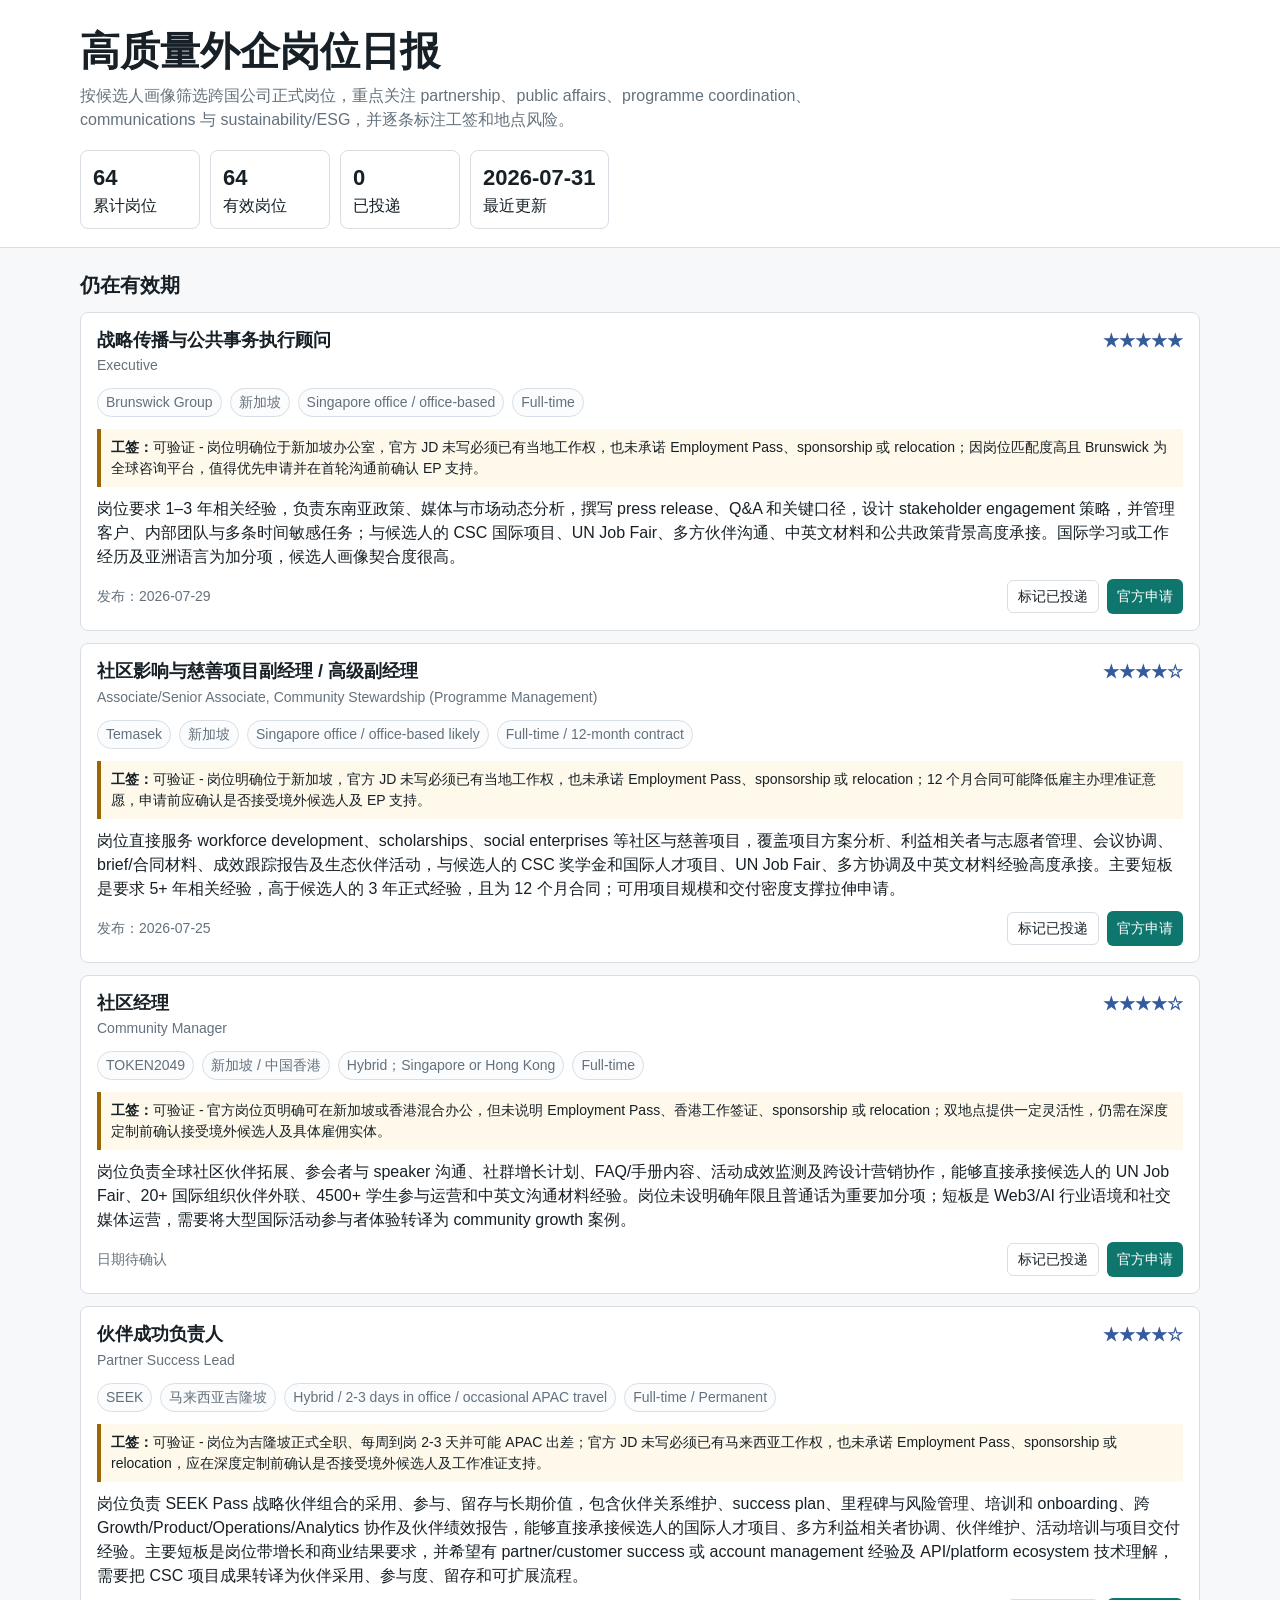
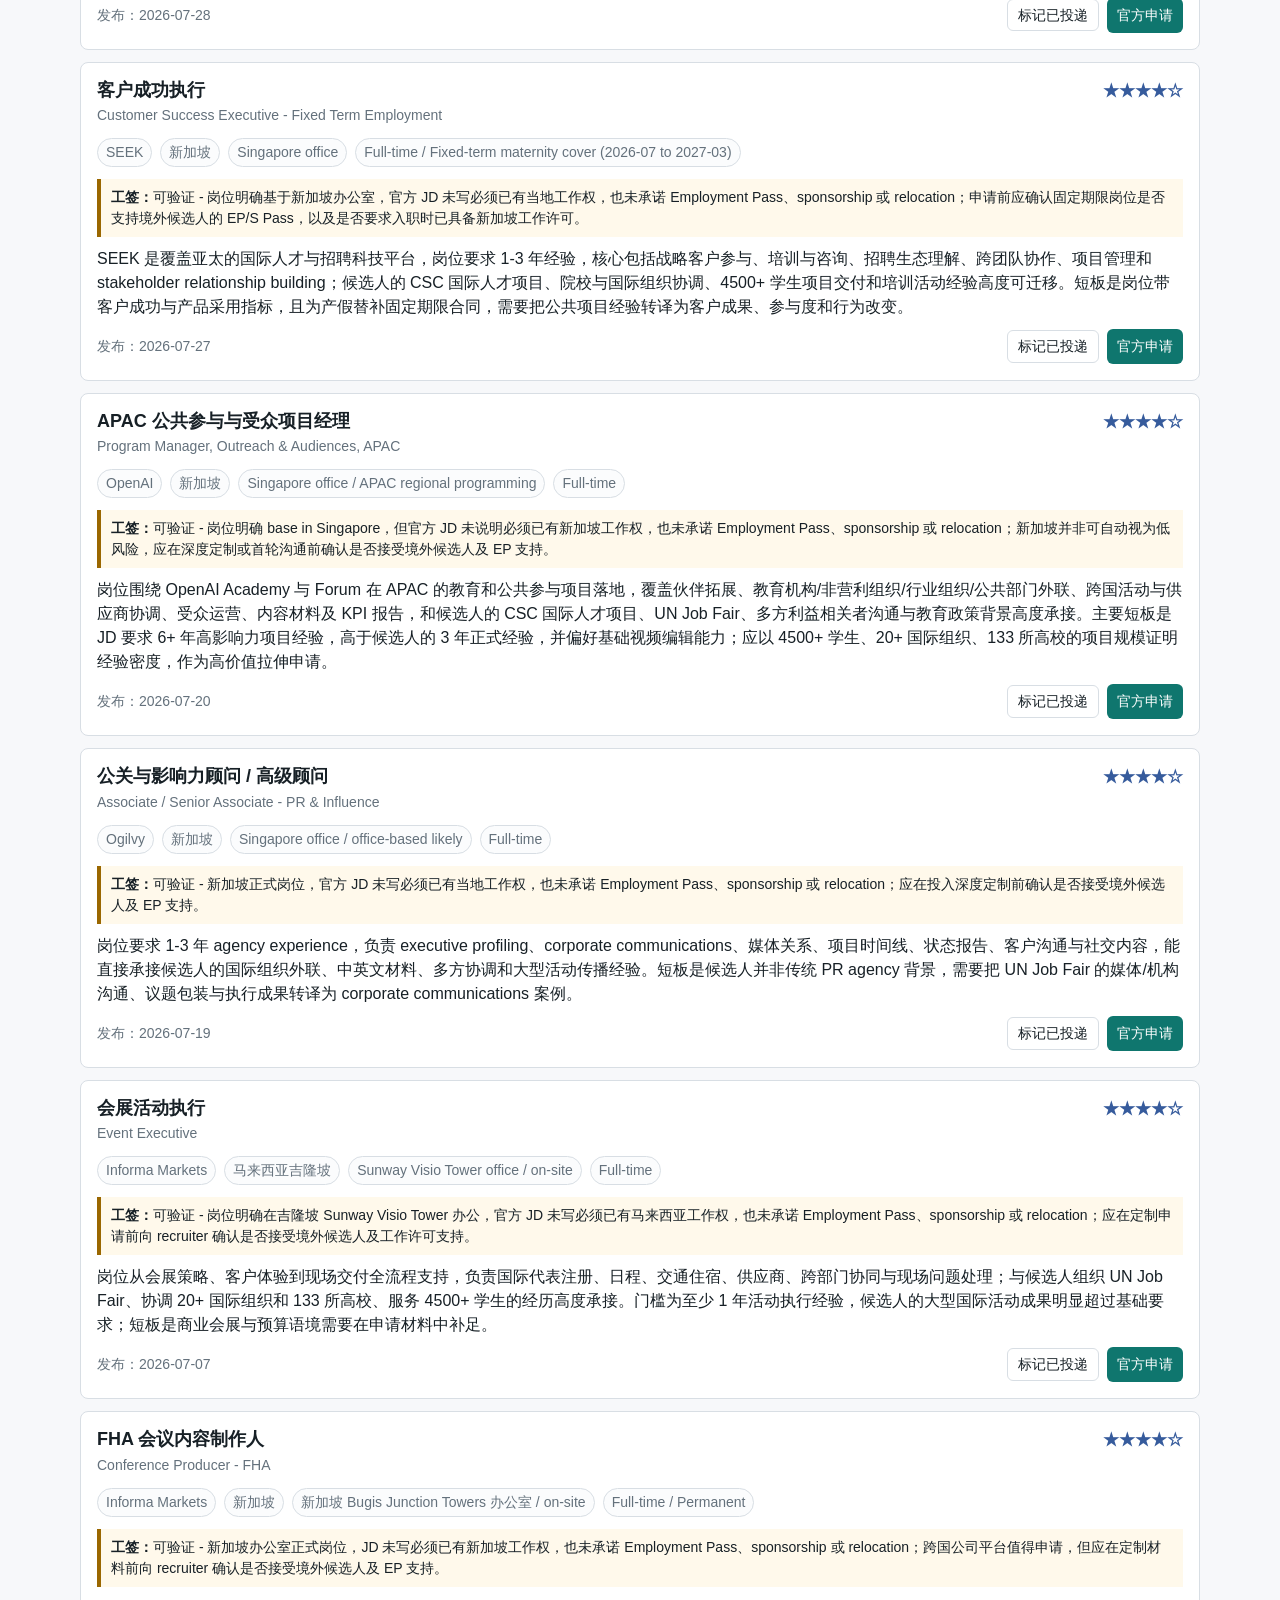
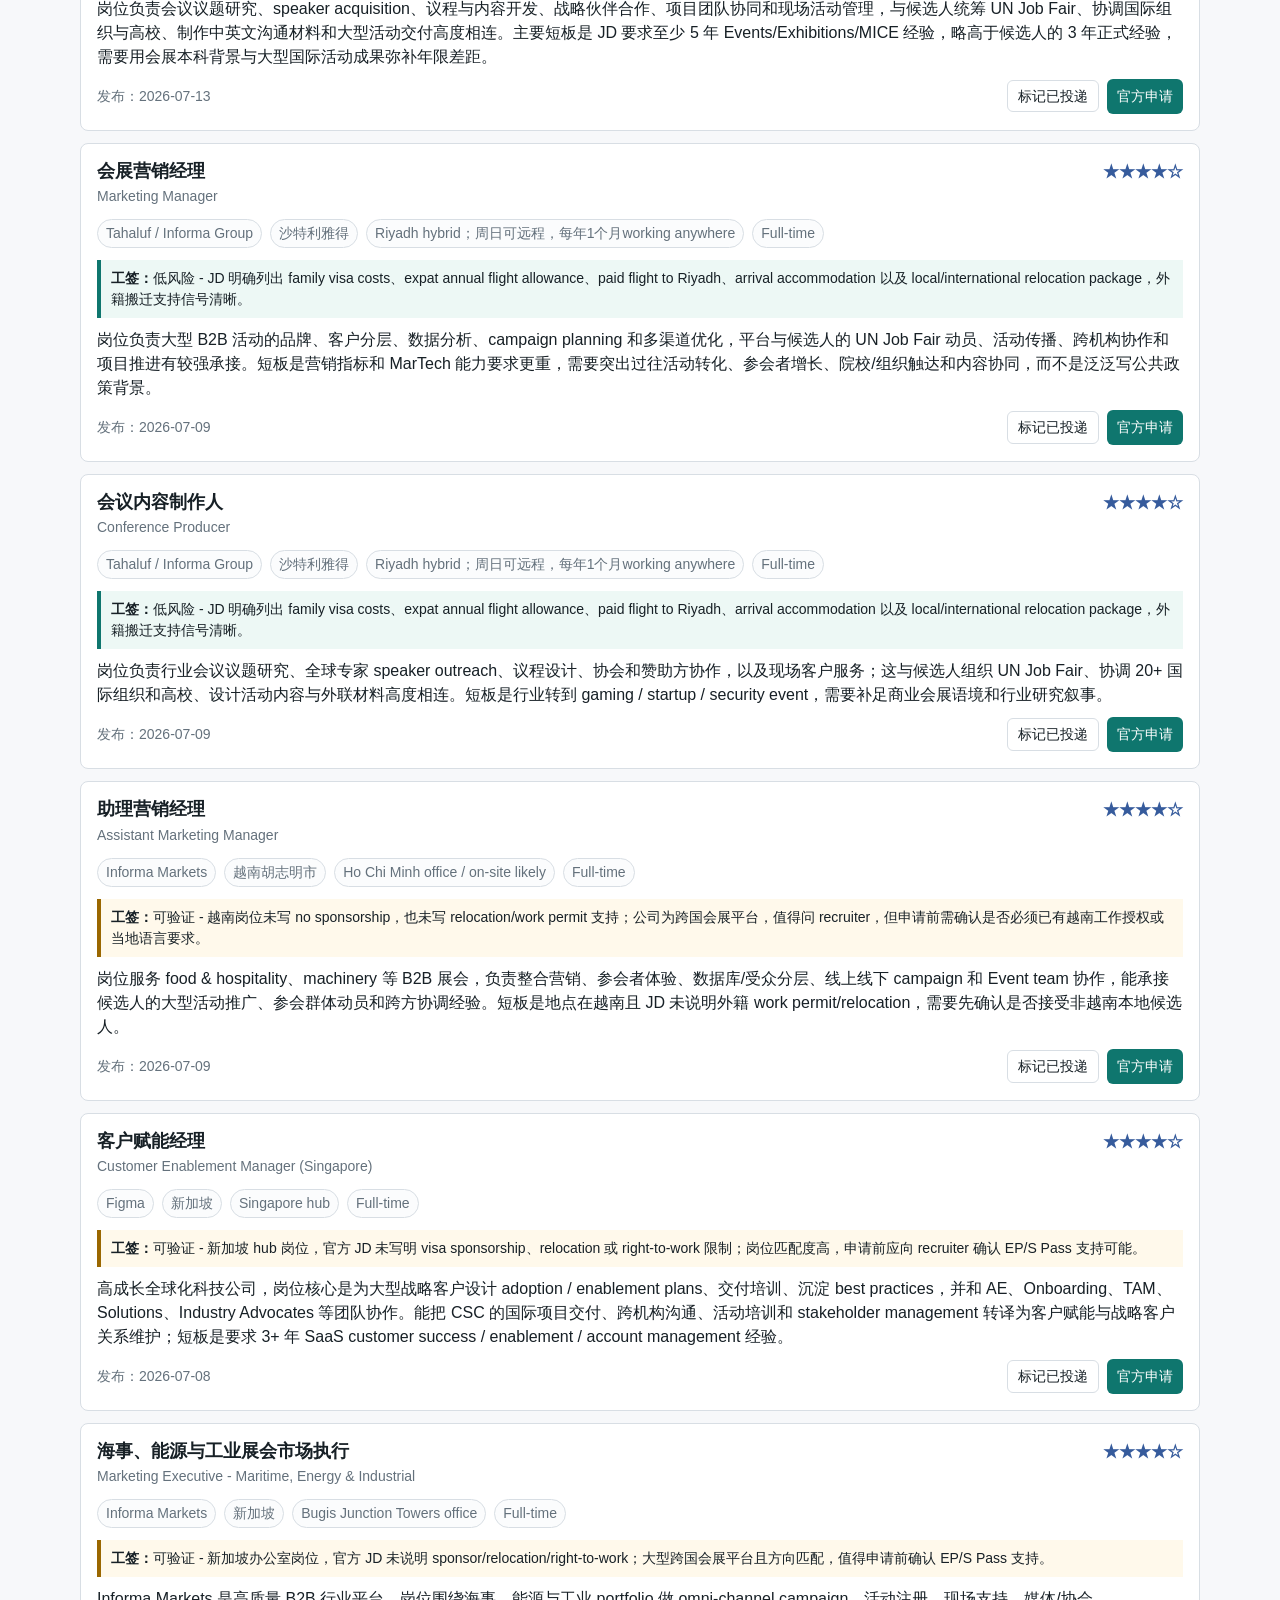
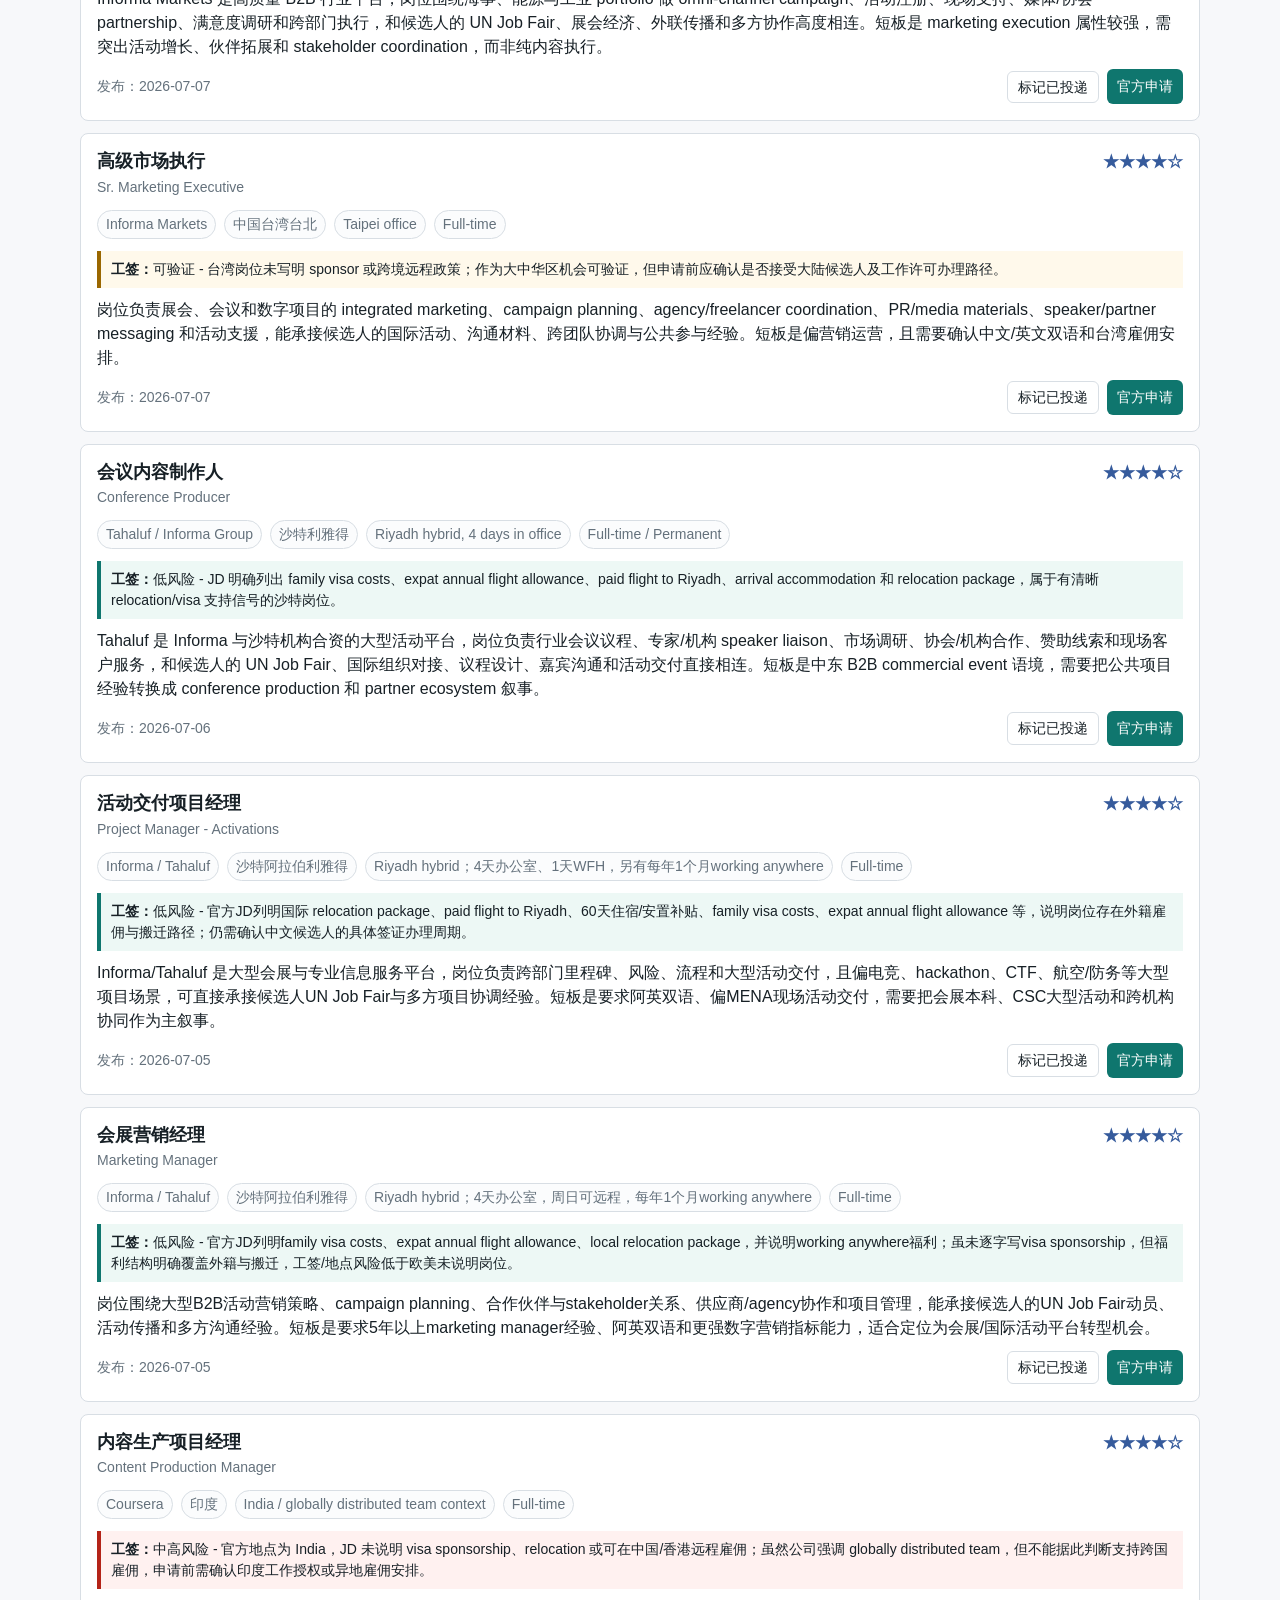
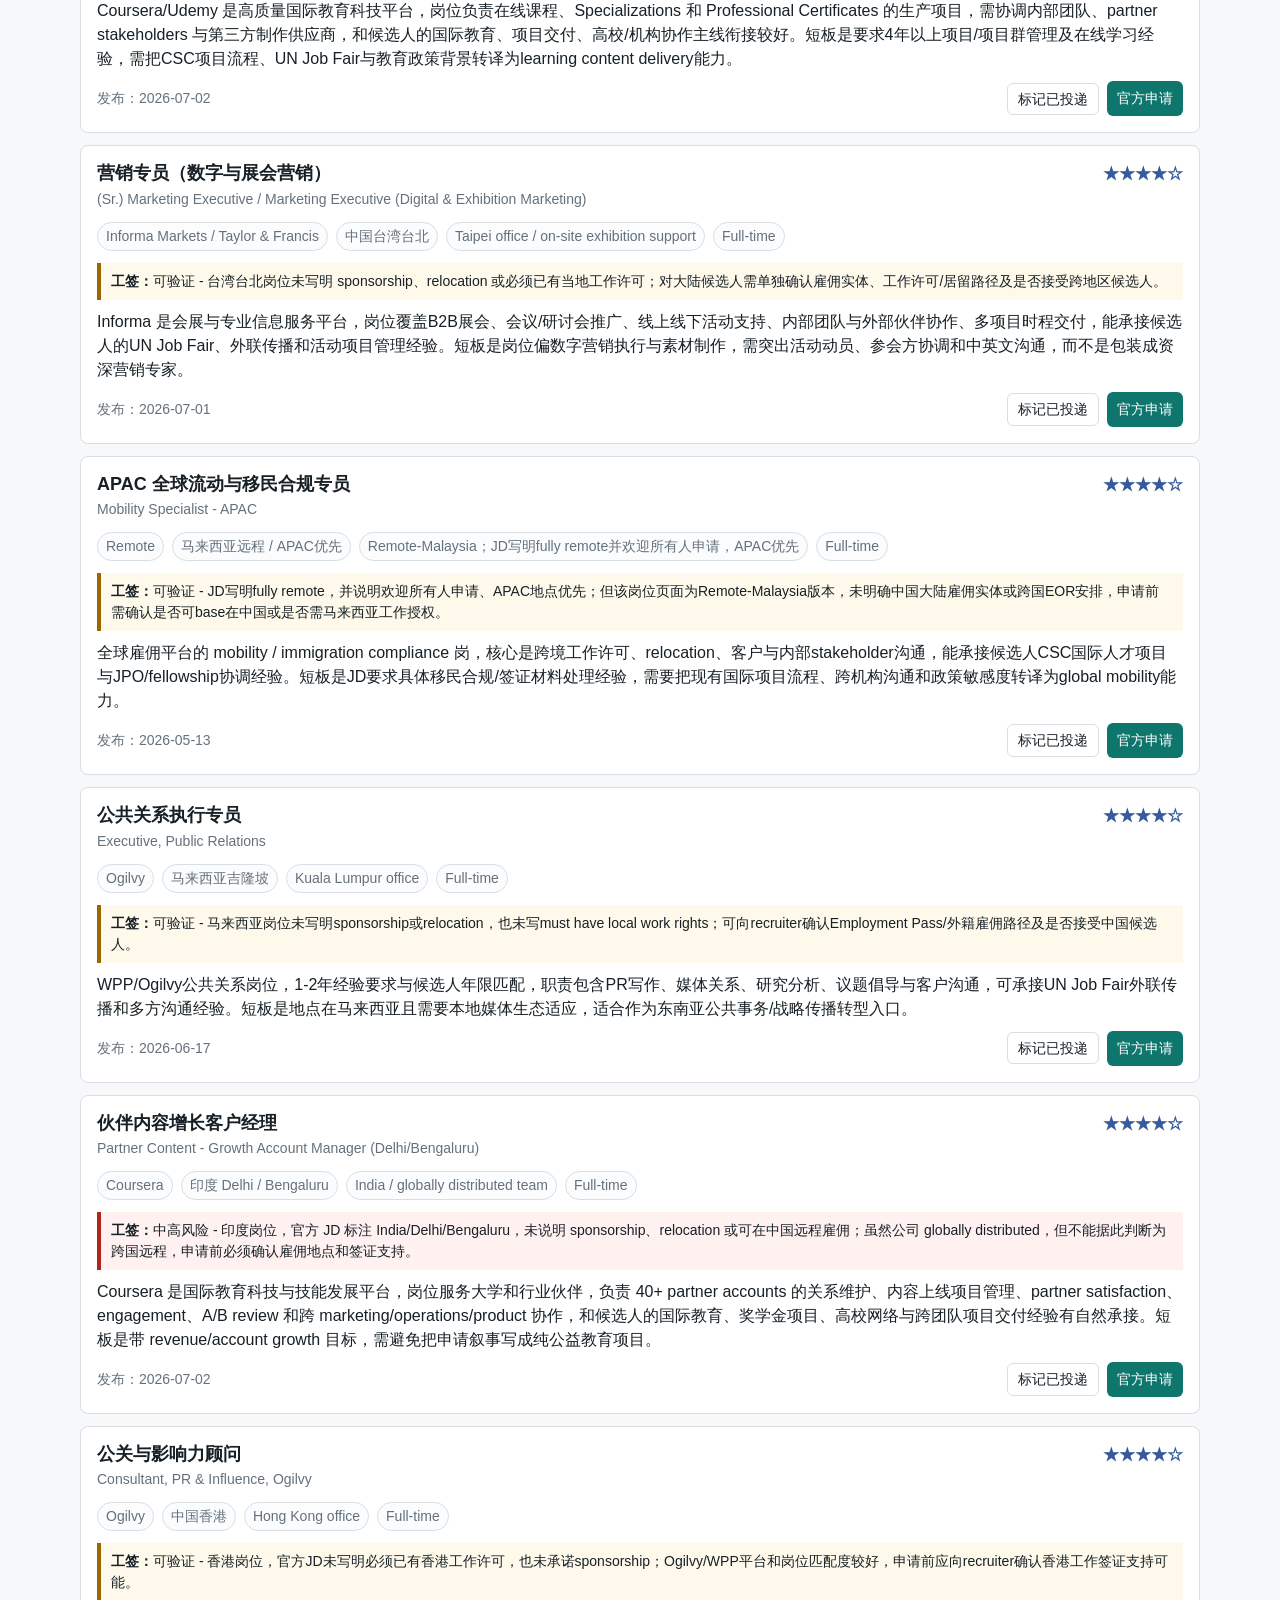
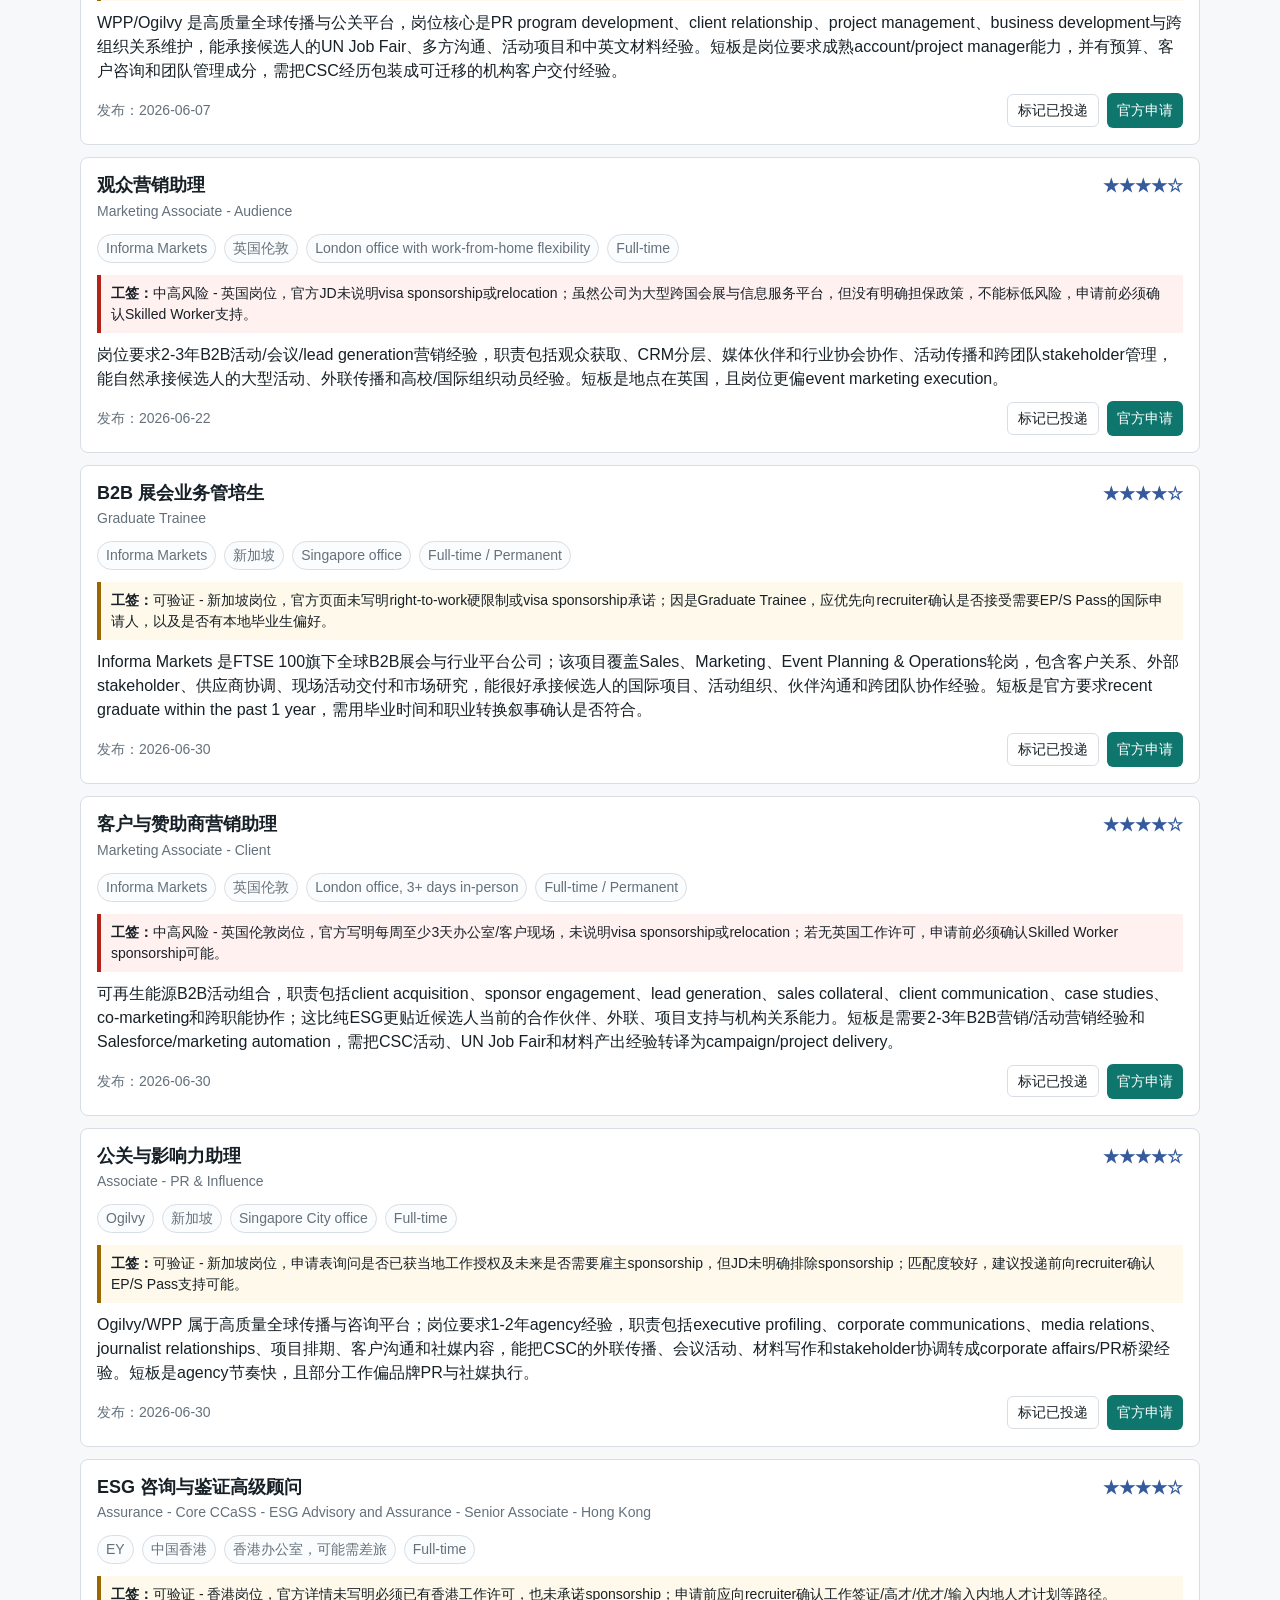
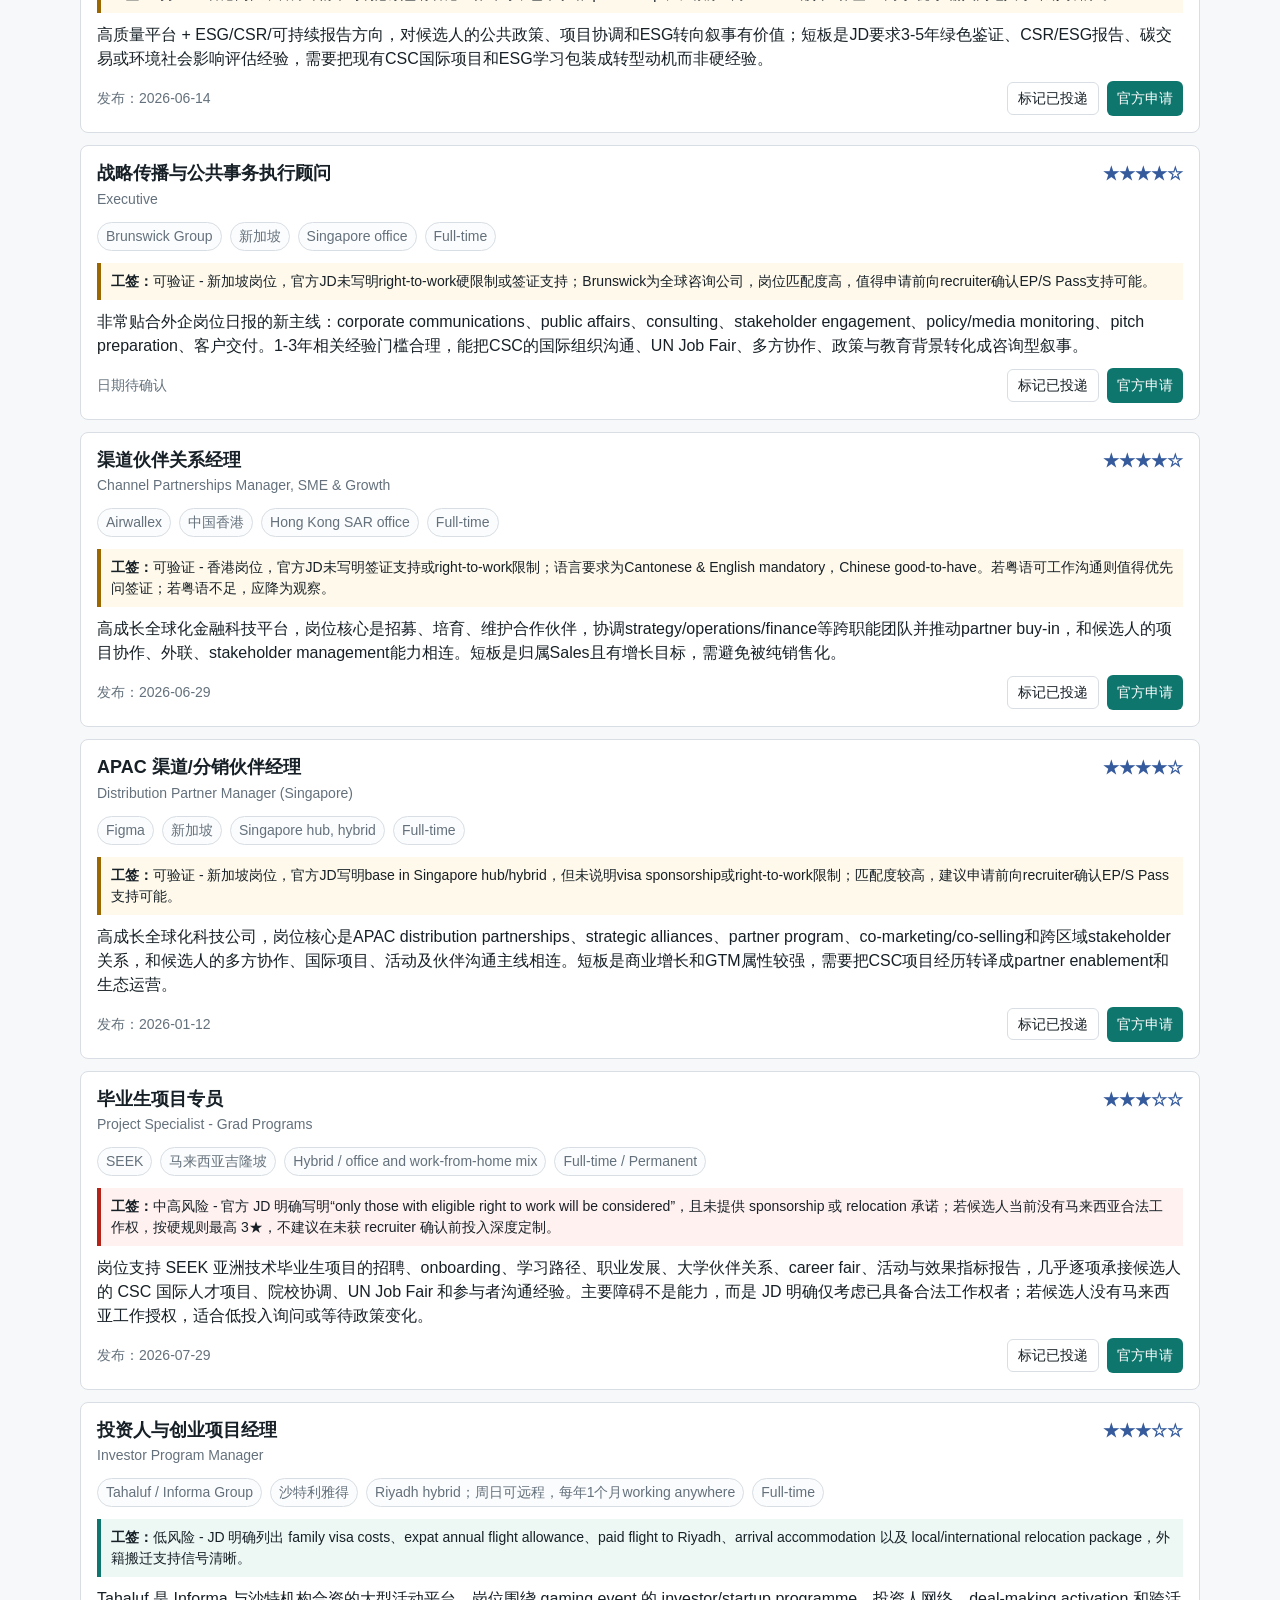
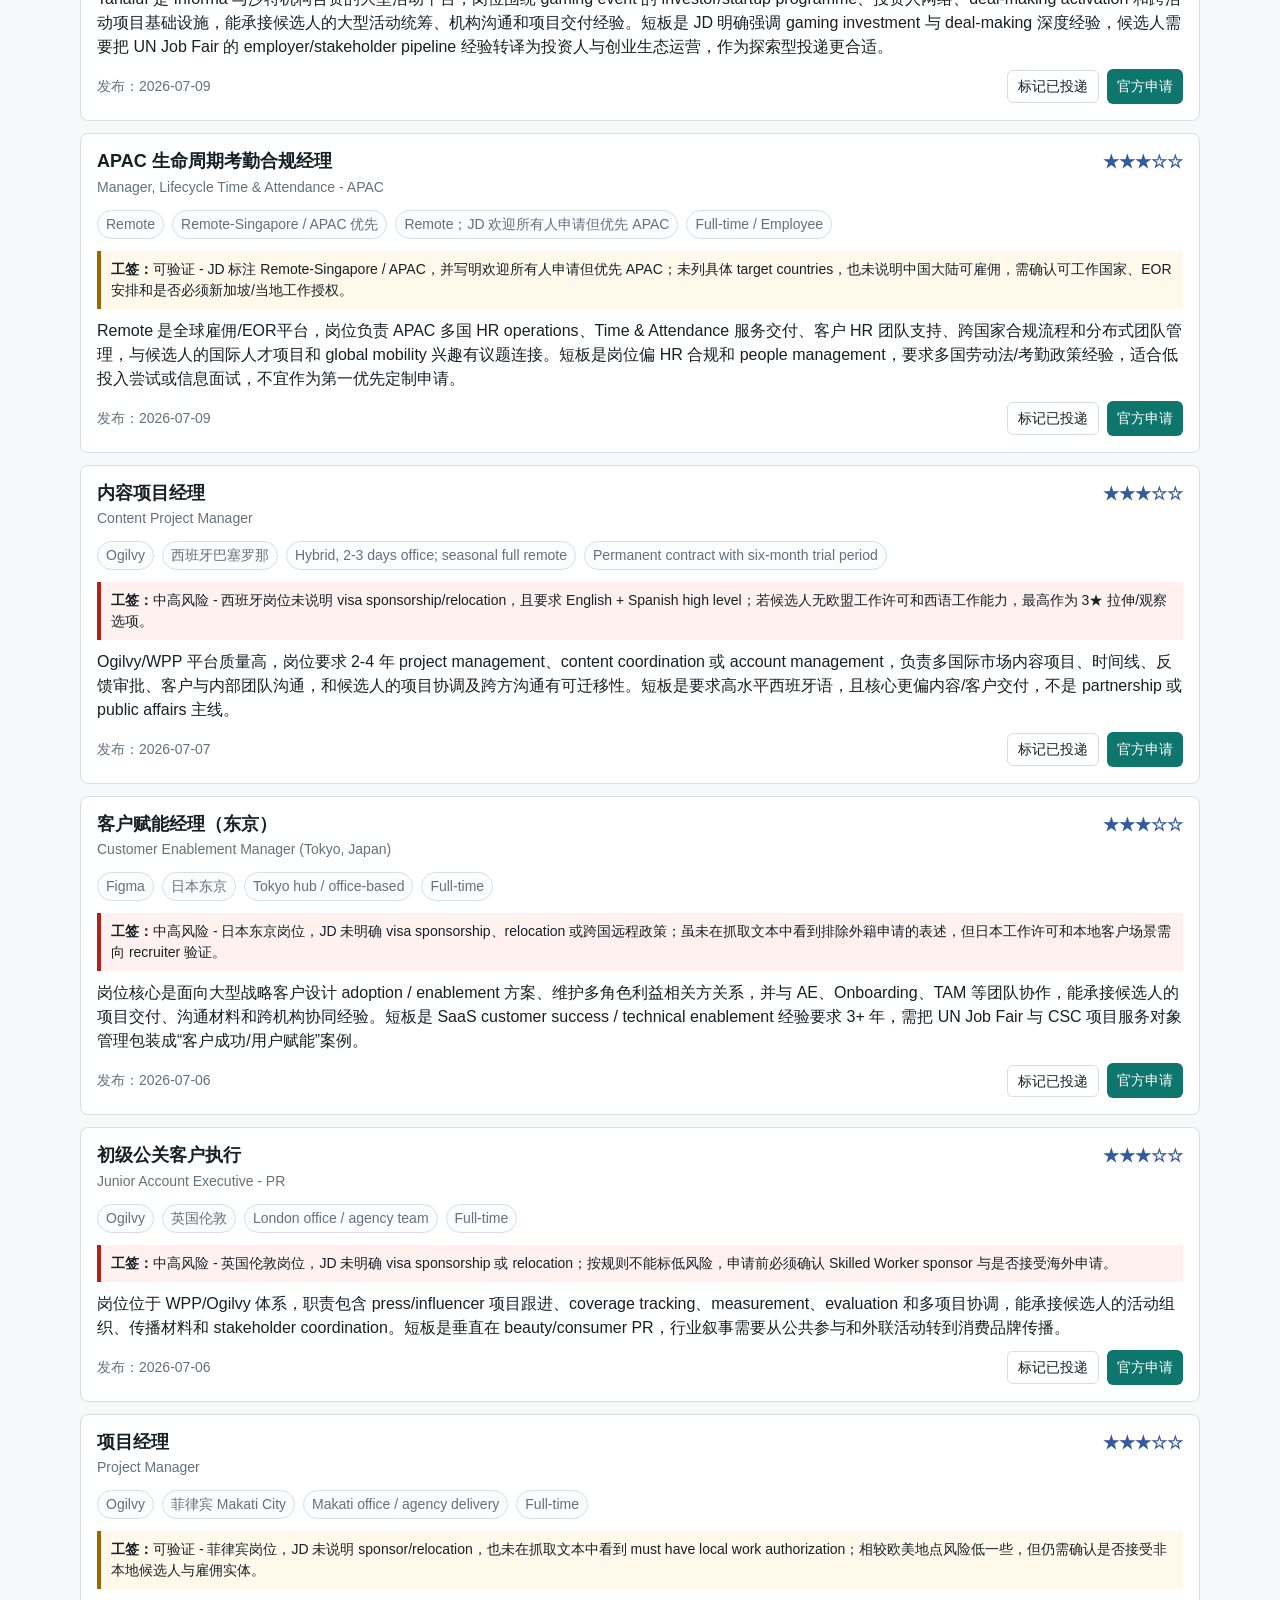
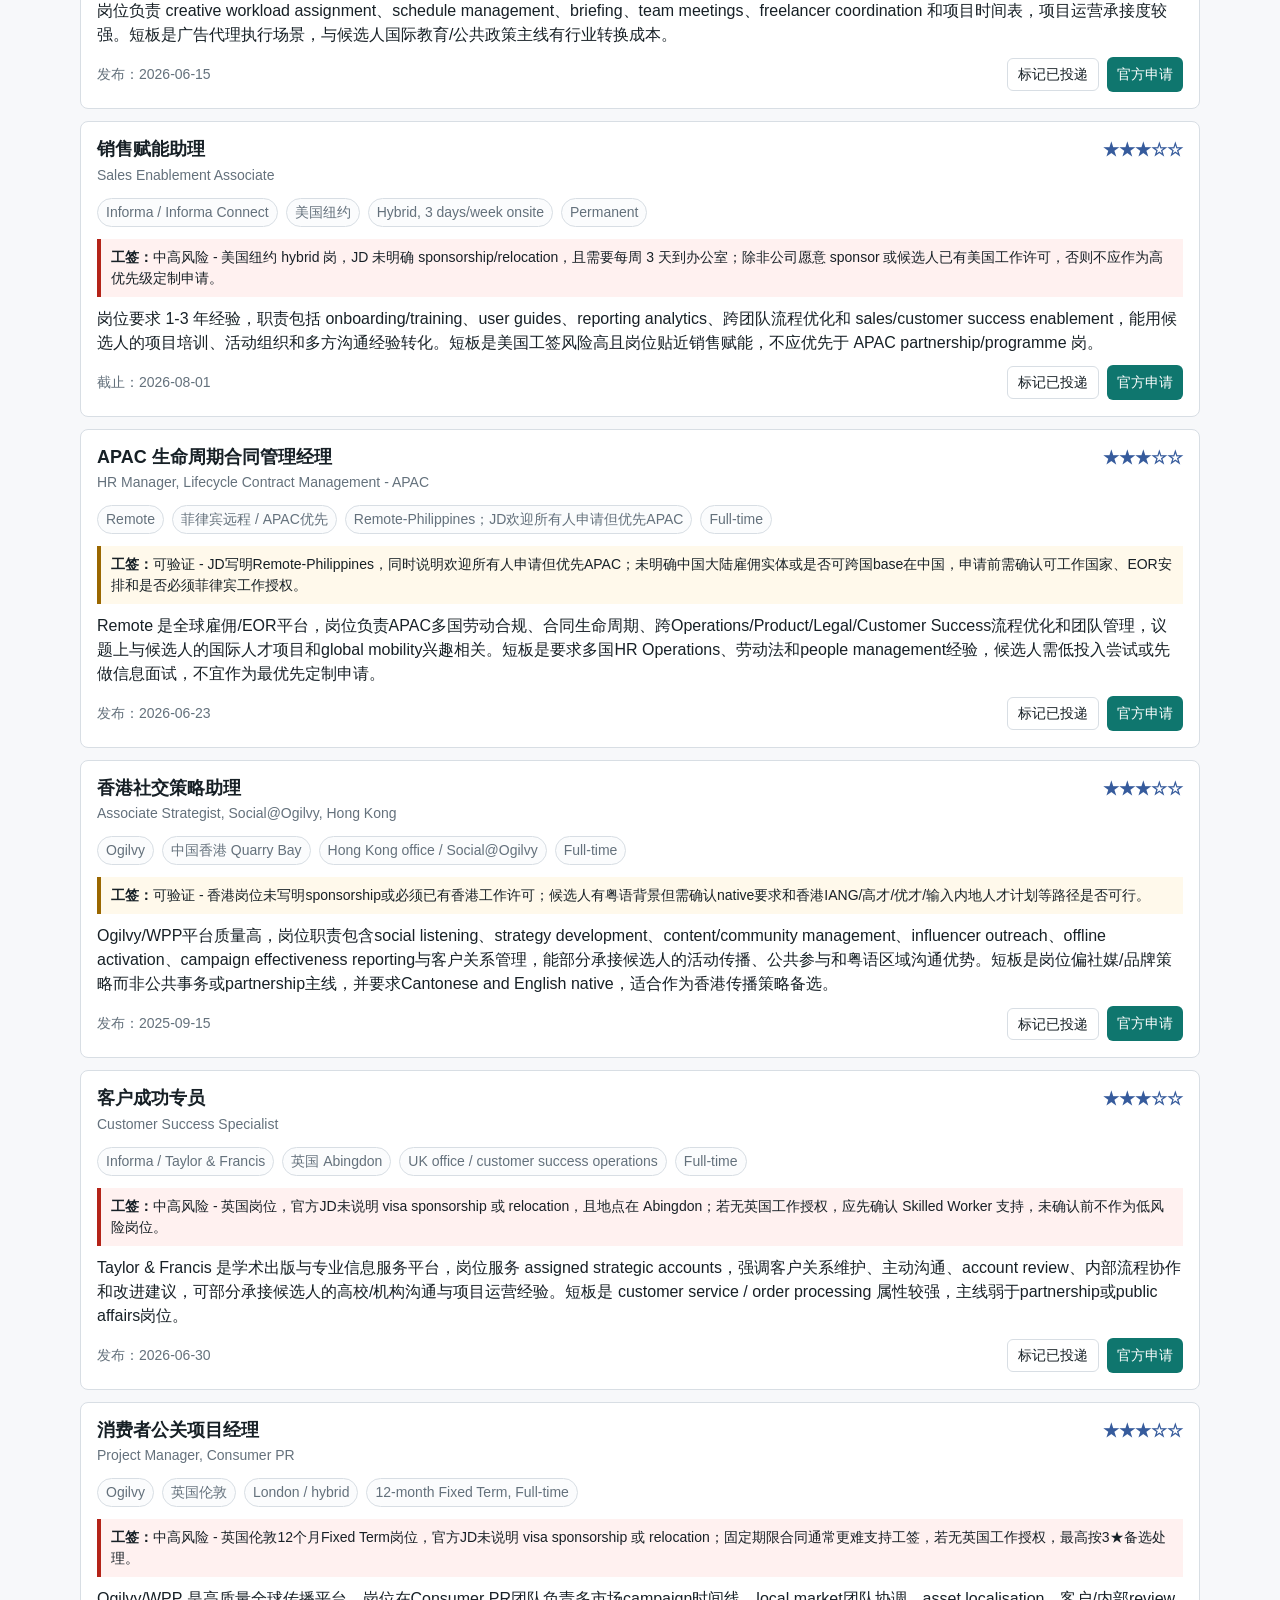
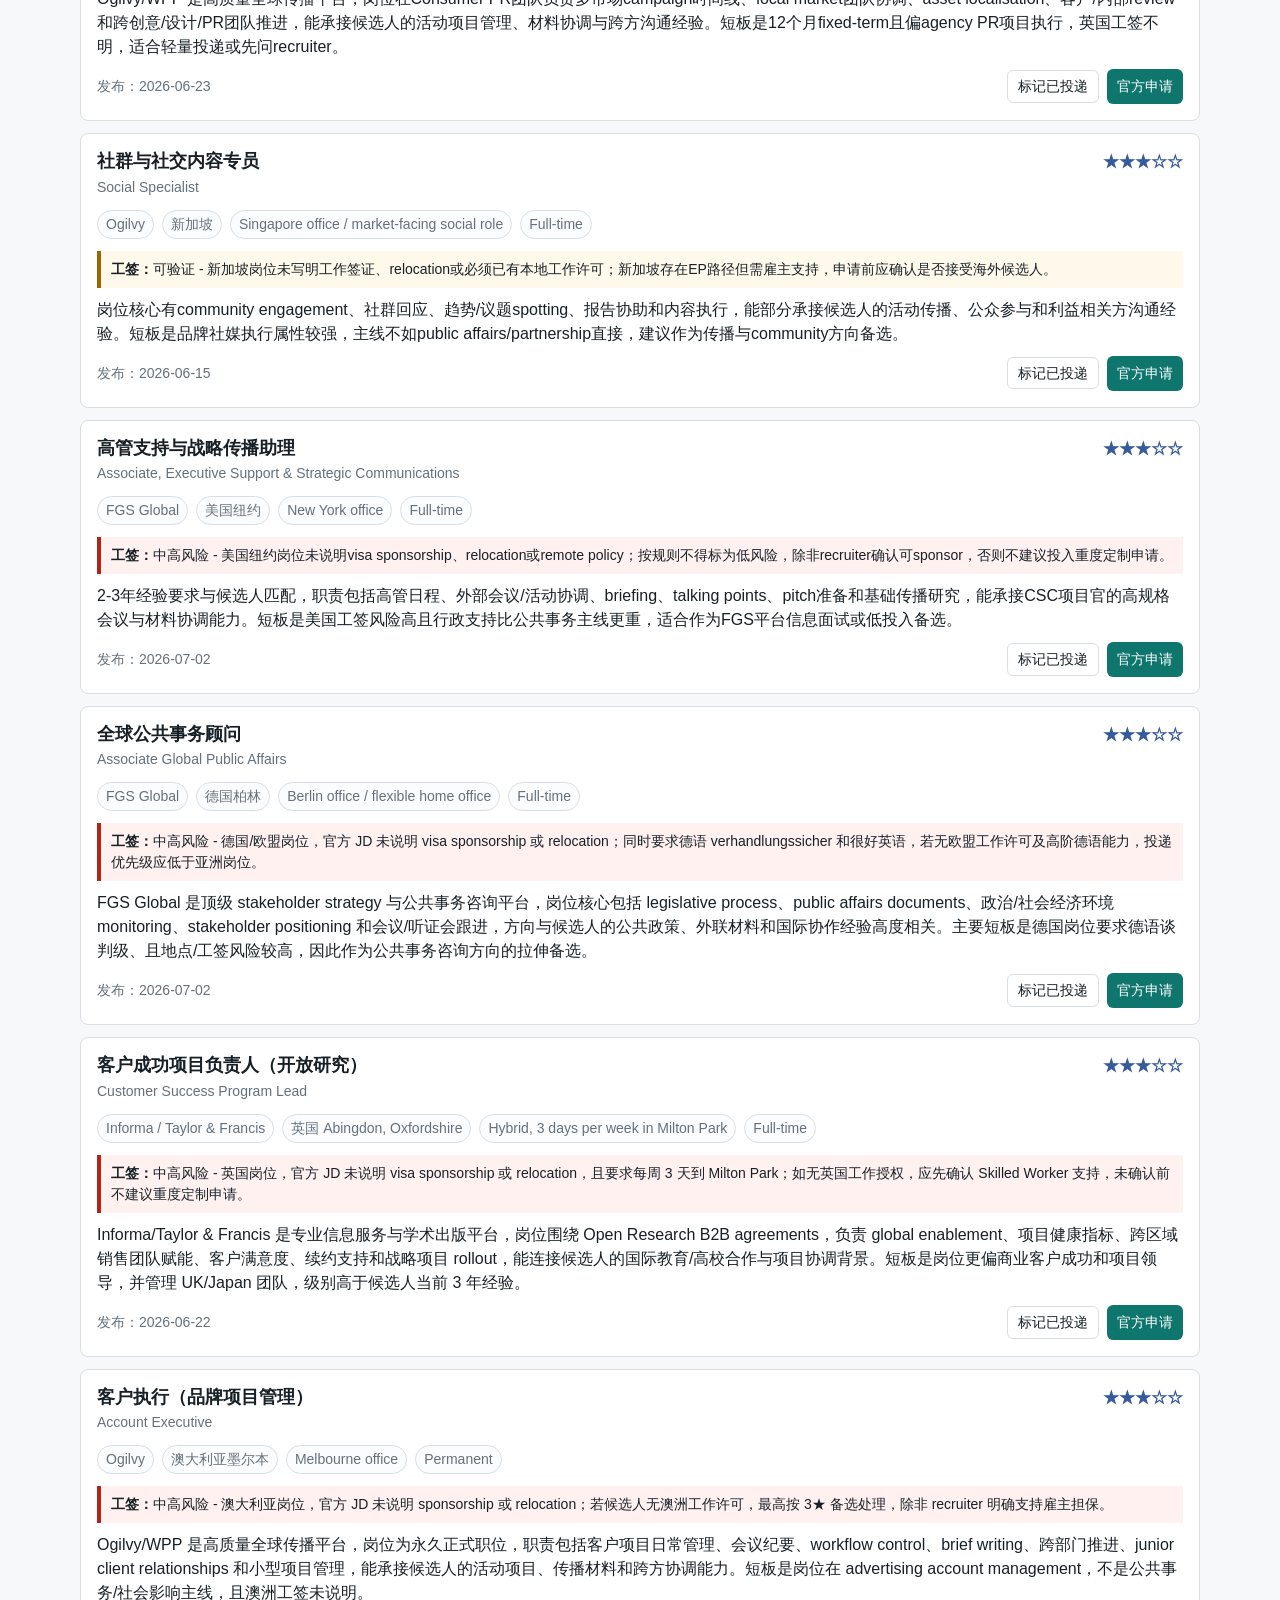
==== foreign-jobs/index.html @ 8b9001ca "Update foreign jobs report for 2026-07-31" ====
<!doctype html>
<html lang="zh-CN">
<head>
  <meta charset="utf-8">
  <meta name="viewport" content="width=device-width, initial-scale=1">
  <title>高质量外企岗位日报</title>
  <style>
    :root {
      color-scheme: light;
      --ink: #172026;
      --muted: #64717c;
      --line: #d8dee4;
      --paper: #f7f8fa;
      --accent: #0f766e;
      --accent-2: #365b9c;
      --applied: #6d4aff;
      --low: #0f766e;
      --medium: #9a6700;
      --high: #b42318;
    }
    * { box-sizing: border-box; }
    body {
      margin: 0;
      font-family: -apple-system, BlinkMacSystemFont, "Segoe UI", "PingFang SC", "Microsoft YaHei", sans-serif;
      color: var(--ink);
      background: var(--paper);
      line-height: 1.5;
    }
    header {
      background: #ffffff;
      border-bottom: 1px solid var(--line);
    }
    .wrap {
      width: min(1120px, calc(100% - 32px));
      margin: 0 auto;
    }
    .hero {
      padding: 28px 0 18px;
      display: grid;
      gap: 10px;
    }
    h1 {
      margin: 0;
      font-size: clamp(26px, 4vw, 40px);
      line-height: 1.15;
      letter-spacing: 0;
    }
    .subtitle {
      margin: 0;
      color: var(--muted);
      max-width: 820px;
    }
    .stats {
      display: flex;
      flex-wrap: wrap;
      gap: 10px;
      margin-top: 8px;
    }
    .stat {
      border: 1px solid var(--line);
      background: #ffffff;
      border-radius: 8px;
      padding: 10px 12px;
      min-width: 120px;
    }
    .stat strong {
      display: block;
      font-size: 22px;
    }
    main {
      padding: 22px 0 40px;
    }
    section + section {
      margin-top: 28px;
    }
    h2.section-title {
      margin: 0 0 12px;
      font-size: 20px;
    }
    .grid {
      display: grid;
      gap: 12px;
    }
    .job-card {
      background: #ffffff;
      border: 1px solid var(--line);
      border-radius: 8px;
      padding: 16px;
    }
    .job-card.applied {
      border-color: color-mix(in srgb, var(--applied) 48%, var(--line));
      background: #fbfaff;
    }
    .job-card.applied h2::after {
      content: "已投递";
      display: inline-block;
      margin-left: 8px;
      border: 1px solid color-mix(in srgb, var(--applied) 38%, #ffffff);
      border-radius: 999px;
      padding: 2px 7px;
      color: var(--applied);
      background: #f1edff;
      font-size: 12px;
      font-weight: 700;
      vertical-align: 2px;
    }
    .job-topline {
      display: flex;
      justify-content: space-between;
      gap: 12px;
      align-items: flex-start;
    }
    .job-card h2 {
      margin: 0;
      font-size: 18px;
      line-height: 1.3;
    }
    .title-en {
      margin-top: 3px;
      color: var(--muted);
      font-size: 14px;
    }
    .stars {
      color: var(--accent-2);
      white-space: nowrap;
      font-weight: 700;
    }
    .meta {
      display: flex;
      flex-wrap: wrap;
      gap: 8px;
      margin: 12px 0;
      color: var(--muted);
      font-size: 14px;
    }
    .meta span {
      border: 1px solid var(--line);
      border-radius: 999px;
      padding: 3px 8px;
      background: #fbfcfd;
    }
    .risk {
      border-left: 4px solid var(--medium);
      background: #fff9eb;
      padding: 8px 10px;
      margin: 10px 0;
      font-size: 14px;
    }
    .risk.low { border-left-color: var(--low); background: #edf8f5; }
    .risk.high { border-left-color: var(--high); background: #fff1f0; }
    .job-card p {
      margin: 10px 0;
    }
    .card-footer {
      display: flex;
      justify-content: space-between;
      gap: 12px;
      align-items: center;
      color: var(--muted);
      font-size: 14px;
    }
    .footer-actions {
      display: flex;
      flex-wrap: wrap;
      gap: 8px;
      justify-content: flex-end;
      align-items: center;
    }
    button.applied-toggle {
      appearance: none;
      border: 1px solid var(--line);
      border-radius: 6px;
      padding: 7px 10px;
      color: var(--ink);
      background: #ffffff;
      font: inherit;
      line-height: 1.2;
      cursor: pointer;
      white-space: nowrap;
    }
    button.applied-toggle[aria-pressed="true"] {
      border-color: var(--applied);
      color: #ffffff;
      background: var(--applied);
    }
    button.applied-toggle:focus-visible,
    .apply:focus-visible {
      outline: 3px solid color-mix(in srgb, var(--accent) 35%, transparent);
      outline-offset: 2px;
    }
    .apply {
      color: #ffffff;
      background: var(--accent);
      text-decoration: none;
      border-radius: 6px;
      padding: 7px 10px;
      white-space: nowrap;
    }
    .empty {
      border: 1px dashed var(--line);
      border-radius: 8px;
      padding: 18px;
      background: #ffffff;
      color: var(--muted);
    }
    footer {
      color: var(--muted);
      border-top: 1px solid var(--line);
      padding: 18px 0 28px;
      font-size: 13px;
    }
    @media (max-width: 640px) {
      .job-topline, .card-footer { display: block; }
      .stars { margin-top: 8px; }
      .footer-actions { justify-content: flex-start; margin-top: 10px; }
      .apply { display: inline-block; }
    }
  </style>
</head>
<body>
  <header>
    <div class="wrap hero">
      <h1>高质量外企岗位日报</h1>
      <p class="subtitle">按候选人画像筛选跨国公司正式岗位，重点关注 partnership、public affairs、programme coordination、communications 与 sustainability/ESG，并逐条标注工签和地点风险。</p>
      <div class="stats">
        <div class="stat"><strong>64</strong>累计岗位</div>
        <div class="stat"><strong>64</strong>有效岗位</div>
        <div class="stat"><strong id="applied-count">0</strong>已投递</div>
        <div class="stat"><strong>2026-07-31</strong>最近更新</div>
      </div>
    </div>
  </header>
  <main class="wrap">
    <section>
      <h2 class="section-title">仍在有效期</h2>
      <div class="grid">
    <article class="job-card" data-job-id="BRUNSWICK-SG-EXECUTIVE-8653108002">
      <div class="job-topline">
        <div>
          <h2>战略传播与公共事务执行顾问</h2>
          <div class="title-en">Executive</div>
        </div>
        <div class="stars" aria-label="5 stars">★★★★★</div>
      </div>
      <div class="meta">
        <span>Brunswick Group</span>
        <span>新加坡</span>
        <span>Singapore office / office-based</span>
        <span>Full-time</span>
      </div>
      <div class="risk medium">
        <strong>工签：</strong>可验证 - 岗位明确位于新加坡办公室，官方 JD 未写必须已有当地工作权，也未承诺 Employment Pass、sponsorship 或 relocation；因岗位匹配度高且 Brunswick 为全球咨询平台，值得优先申请并在首轮沟通前确认 EP 支持。
      </div>
      <p>岗位要求 1–3 年相关经验，负责东南亚政策、媒体与市场动态分析，撰写 press release、Q&amp;A 和关键口径，设计 stakeholder engagement 策略，并管理客户、内部团队与多条时间敏感任务；与候选人的 CSC 国际项目、UN Job Fair、多方伙伴沟通、中英文材料和公共政策背景高度承接。国际学习或工作经历及亚洲语言为加分项，候选人画像契合度很高。</p>
      <div class="card-footer">
        <span>发布：2026-07-29</span>
        <div class="footer-actions">
          <button class="applied-toggle" type="button" data-job-id="BRUNSWICK-SG-EXECUTIVE-8653108002" aria-pressed="false">标记已投递</button>
          <a class="apply" href="https://job-boards.greenhouse.io/brunswickgroup/jobs/8653108002" target="_blank" rel="noreferrer">官方申请</a>
        </div>
      </div>
    </article>

    <article class="job-card" data-job-id="TEMASEK-SG-COMMUNITY-STEWARDSHIP-11767">
      <div class="job-topline">
        <div>
          <h2>社区影响与慈善项目副经理 / 高级副经理</h2>
          <div class="title-en">Associate/Senior Associate, Community Stewardship (Programme Management)</div>
        </div>
        <div class="stars" aria-label="4 stars">★★★★☆</div>
      </div>
      <div class="meta">
        <span>Temasek</span>
        <span>新加坡</span>
        <span>Singapore office / office-based likely</span>
        <span>Full-time / 12-month contract</span>
      </div>
      <div class="risk medium">
        <strong>工签：</strong>可验证 - 岗位明确位于新加坡，官方 JD 未写必须已有当地工作权，也未承诺 Employment Pass、sponsorship 或 relocation；12 个月合同可能降低雇主办理准证意愿，申请前应确认是否接受境外候选人及 EP 支持。
      </div>
      <p>岗位直接服务 workforce development、scholarships、social enterprises 等社区与慈善项目，覆盖项目方案分析、利益相关者与志愿者管理、会议协调、brief/合同材料、成效跟踪报告及生态伙伴活动，与候选人的 CSC 奖学金和国际人才项目、UN Job Fair、多方协调及中英文材料经验高度承接。主要短板是要求 5+ 年相关经验，高于候选人的 3 年正式经验，且为 12 个月合同；可用项目规模和交付密度支撑拉伸申请。</p>
      <div class="card-footer">
        <span>发布：2026-07-25</span>
        <div class="footer-actions">
          <button class="applied-toggle" type="button" data-job-id="TEMASEK-SG-COMMUNITY-STEWARDSHIP-11767" aria-pressed="false">标记已投递</button>
          <a class="apply" href="https://jobs.temasek.com.sg/job/AssociateSenior-Associate-%2812-months-contract%29%2C-Community-Stewardship-%28Programme-Management%29-238891/1333352157/" target="_blank" rel="noreferrer">官方申请</a>
        </div>
      </div>
    </article>

    <article class="job-card" data-job-id="TOKEN2049-SG-HK-COMMUNITY-MANAGER-4000696201">
      <div class="job-topline">
        <div>
          <h2>社区经理</h2>
          <div class="title-en">Community Manager</div>
        </div>
        <div class="stars" aria-label="4 stars">★★★★☆</div>
      </div>
      <div class="meta">
        <span>TOKEN2049</span>
        <span>新加坡 / 中国香港</span>
        <span>Hybrid；Singapore or Hong Kong</span>
        <span>Full-time</span>
      </div>
      <div class="risk medium">
        <strong>工签：</strong>可验证 - 官方岗位页明确可在新加坡或香港混合办公，但未说明 Employment Pass、香港工作签证、sponsorship 或 relocation；双地点提供一定灵活性，仍需在深度定制前确认接受境外候选人及具体雇佣实体。
      </div>
      <p>岗位负责全球社区伙伴拓展、参会者与 speaker 沟通、社群增长计划、FAQ/手册内容、活动成效监测及跨设计营销协作，能够直接承接候选人的 UN Job Fair、20+ 国际组织伙伴外联、4500+ 学生参与运营和中英文沟通材料经验。岗位未设明确年限且普通话为重要加分项；短板是 Web3/AI 行业语境和社交媒体运营，需要将大型国际活动参与者体验转译为 community growth 案例。</p>
      <div class="card-footer">
        <span>日期待确认</span>
        <div class="footer-actions">
          <button class="applied-toggle" type="button" data-job-id="TOKEN2049-SG-HK-COMMUNITY-MANAGER-4000696201" aria-pressed="false">标记已投递</button>
          <a class="apply" href="https://job-boards.anz.greenhouse.io/token2049/jobs/4000696201" target="_blank" rel="noreferrer">官方申请</a>
        </div>
      </div>
    </article>

    <article class="job-card" data-job-id="SEEK-MY-PARTNER-SUCCESS-LEAD-744000140143219">
      <div class="job-topline">
        <div>
          <h2>伙伴成功负责人</h2>
          <div class="title-en">Partner Success Lead</div>
        </div>
        <div class="stars" aria-label="4 stars">★★★★☆</div>
      </div>
      <div class="meta">
        <span>SEEK</span>
        <span>马来西亚吉隆坡</span>
        <span>Hybrid / 2-3 days in office / occasional APAC travel</span>
        <span>Full-time / Permanent</span>
      </div>
      <div class="risk medium">
        <strong>工签：</strong>可验证 - 岗位为吉隆坡正式全职、每周到岗 2-3 天并可能 APAC 出差；官方 JD 未写必须已有马来西亚工作权，也未承诺 Employment Pass、sponsorship 或 relocation，应在深度定制前确认是否接受境外候选人及工作准证支持。
      </div>
      <p>岗位负责 SEEK Pass 战略伙伴组合的采用、参与、留存与长期价值，包含伙伴关系维护、success plan、里程碑与风险管理、培训和 onboarding、跨 Growth/Product/Operations/Analytics 协作及伙伴绩效报告，能够直接承接候选人的国际人才项目、多方利益相关者协调、伙伴维护、活动培训与项目交付经验。主要短板是岗位带增长和商业结果要求，并希望有 partner/customer success 或 account management 经验及 API/platform ecosystem 技术理解，需要把 CSC 项目成果转译为伙伴采用、参与度、留存和可扩展流程。</p>
      <div class="card-footer">
        <span>发布：2026-07-28</span>
        <div class="footer-actions">
          <button class="applied-toggle" type="button" data-job-id="SEEK-MY-PARTNER-SUCCESS-LEAD-744000140143219" aria-pressed="false">标记已投递</button>
          <a class="apply" href="https://jobs.smartrecruiters.com/SEEK/744000140143219-partner-success-lead" target="_blank" rel="noreferrer">官方申请</a>
        </div>
      </div>
    </article>

    <article class="job-card" data-job-id="SEEK-SG-CUSTOMER-SUCCESS-EXEC-744000120855727">
      <div class="job-topline">
        <div>
          <h2>客户成功执行</h2>
          <div class="title-en">Customer Success Executive - Fixed Term Employment</div>
        </div>
        <div class="stars" aria-label="4 stars">★★★★☆</div>
      </div>
      <div class="meta">
        <span>SEEK</span>
        <span>新加坡</span>
        <span>Singapore office</span>
        <span>Full-time / Fixed-term maternity cover (2026-07 to 2027-03)</span>
      </div>
      <div class="risk medium">
        <strong>工签：</strong>可验证 - 岗位明确基于新加坡办公室，官方 JD 未写必须已有当地工作权，也未承诺 Employment Pass、sponsorship 或 relocation；申请前应确认固定期限岗位是否支持境外候选人的 EP/S Pass，以及是否要求入职时已具备新加坡工作许可。
      </div>
      <p>SEEK 是覆盖亚太的国际人才与招聘科技平台，岗位要求 1-3 年经验，核心包括战略客户参与、培训与咨询、招聘生态理解、跨团队协作、项目管理和 stakeholder relationship building；候选人的 CSC 国际人才项目、院校与国际组织协调、4500+ 学生项目交付和培训活动经验高度可迁移。短板是岗位带客户成功与产品采用指标，且为产假替补固定期限合同，需要把公共项目经验转译为客户成果、参与度和行为改变。</p>
      <div class="card-footer">
        <span>发布：2026-07-27</span>
        <div class="footer-actions">
          <button class="applied-toggle" type="button" data-job-id="SEEK-SG-CUSTOMER-SUCCESS-EXEC-744000120855727" aria-pressed="false">标记已投递</button>
          <a class="apply" href="https://jobs.smartrecruiters.com/SEEK/744000120855727-customer-success-executive-fixed-term-employment" target="_blank" rel="noreferrer">官方申请</a>
        </div>
      </div>
    </article>

    <article class="job-card" data-job-id="OPENAI-SG-PROGRAM-MANAGER-OUTREACH-AUDIENCES-APAC">
      <div class="job-topline">
        <div>
          <h2>APAC 公共参与与受众项目经理</h2>
          <div class="title-en">Program Manager, Outreach &amp; Audiences, APAC</div>
        </div>
        <div class="stars" aria-label="4 stars">★★★★☆</div>
      </div>
      <div class="meta">
        <span>OpenAI</span>
        <span>新加坡</span>
        <span>Singapore office / APAC regional programming</span>
        <span>Full-time</span>
      </div>
      <div class="risk medium">
        <strong>工签：</strong>可验证 - 岗位明确 base in Singapore，但官方 JD 未说明必须已有新加坡工作权，也未承诺 Employment Pass、sponsorship 或 relocation；新加坡并非可自动视为低风险，应在深度定制或首轮沟通前确认是否接受境外候选人及 EP 支持。
      </div>
      <p>岗位围绕 OpenAI Academy 与 Forum 在 APAC 的教育和公共参与项目落地，覆盖伙伴拓展、教育机构/非营利组织/行业组织/公共部门外联、跨国活动与供应商协调、受众运营、内容材料及 KPI 报告，和候选人的 CSC 国际人才项目、UN Job Fair、多方利益相关者沟通与教育政策背景高度承接。主要短板是 JD 要求 6+ 年高影响力项目经验，高于候选人的 3 年正式经验，并偏好基础视频编辑能力；应以 4500+ 学生、20+ 国际组织、133 所高校的项目规模证明经验密度，作为高价值拉伸申请。</p>
      <div class="card-footer">
        <span>发布：2026-07-20</span>
        <div class="footer-actions">
          <button class="applied-toggle" type="button" data-job-id="OPENAI-SG-PROGRAM-MANAGER-OUTREACH-AUDIENCES-APAC" aria-pressed="false">标记已投递</button>
          <a class="apply" href="https://openai.com/careers/program-manager-outreach-and-audiences-apac-singapore/" target="_blank" rel="noreferrer">官方申请</a>
        </div>
      </div>
    </article>

    <article class="job-card" data-job-id="OGILVY-SG-PR-INFLUENCE-ASSOC-SR-4716516005">
      <div class="job-topline">
        <div>
          <h2>公关与影响力顾问 / 高级顾问</h2>
          <div class="title-en">Associate / Senior Associate - PR &amp; Influence</div>
        </div>
        <div class="stars" aria-label="4 stars">★★★★☆</div>
      </div>
      <div class="meta">
        <span>Ogilvy</span>
        <span>新加坡</span>
        <span>Singapore office / office-based likely</span>
        <span>Full-time</span>
      </div>
      <div class="risk medium">
        <strong>工签：</strong>可验证 - 新加坡正式岗位，官方 JD 未写必须已有当地工作权，也未承诺 Employment Pass、sponsorship 或 relocation；应在投入深度定制前确认是否接受境外候选人及 EP 支持。
      </div>
      <p>岗位要求 1-3 年 agency experience，负责 executive profiling、corporate communications、媒体关系、项目时间线、状态报告、客户沟通与社交内容，能直接承接候选人的国际组织外联、中英文材料、多方协调和大型活动传播经验。短板是候选人并非传统 PR agency 背景，需要把 UN Job Fair 的媒体/机构沟通、议题包装与执行成果转译为 corporate communications 案例。</p>
      <div class="card-footer">
        <span>发布：2026-07-19</span>
        <div class="footer-actions">
          <button class="applied-toggle" type="button" data-job-id="OGILVY-SG-PR-INFLUENCE-ASSOC-SR-4716516005" aria-pressed="false">标记已投递</button>
          <a class="apply" href="https://www.ogilvy.com/careers/4716516005?gh_jid=4716516005" target="_blank" rel="noreferrer">官方申请</a>
        </div>
      </div>
    </article>

    <article class="job-card" data-job-id="INFORMA-MY-EVENT-EXECUTIVE-744000136152566">
      <div class="job-topline">
        <div>
          <h2>会展活动执行</h2>
          <div class="title-en">Event Executive</div>
        </div>
        <div class="stars" aria-label="4 stars">★★★★☆</div>
      </div>
      <div class="meta">
        <span>Informa Markets</span>
        <span>马来西亚吉隆坡</span>
        <span>Sunway Visio Tower office / on-site</span>
        <span>Full-time</span>
      </div>
      <div class="risk medium">
        <strong>工签：</strong>可验证 - 岗位明确在吉隆坡 Sunway Visio Tower 办公，官方 JD 未写必须已有马来西亚工作权，也未承诺 Employment Pass、sponsorship 或 relocation；应在定制申请前向 recruiter 确认是否接受境外候选人及工作许可支持。
      </div>
      <p>岗位从会展策略、客户体验到现场交付全流程支持，负责国际代表注册、日程、交通住宿、供应商、跨部门协同与现场问题处理；与候选人组织 UN Job Fair、协调 20+ 国际组织和 133 所高校、服务 4500+ 学生的经历高度承接。门槛为至少 1 年活动执行经验，候选人的大型国际活动成果明显超过基础要求；短板是商业会展与预算语境需要在申请材料中补足。</p>
      <div class="card-footer">
        <span>发布：2026-07-07</span>
        <div class="footer-actions">
          <button class="applied-toggle" type="button" data-job-id="INFORMA-MY-EVENT-EXECUTIVE-744000136152566" aria-pressed="false">标记已投递</button>
          <a class="apply" href="https://jobs.smartrecruiters.com/InformaGroupPlc/744000136152566-event-executive" target="_blank" rel="noreferrer">官方申请</a>
        </div>
      </div>
    </article>

    <article class="job-card" data-job-id="INFORMA-SG-CONFERENCE-PRODUCER-FHA-744000137358309">
      <div class="job-topline">
        <div>
          <h2>FHA 会议内容制作人</h2>
          <div class="title-en">Conference Producer - FHA</div>
        </div>
        <div class="stars" aria-label="4 stars">★★★★☆</div>
      </div>
      <div class="meta">
        <span>Informa Markets</span>
        <span>新加坡</span>
        <span>新加坡 Bugis Junction Towers 办公室 / on-site</span>
        <span>Full-time / Permanent</span>
      </div>
      <div class="risk medium">
        <strong>工签：</strong>可验证 - 新加坡办公室正式岗位，JD 未写必须已有新加坡工作权，也未承诺 Employment Pass、sponsorship 或 relocation；跨国公司平台值得申请，但应在定制材料前向 recruiter 确认是否接受境外候选人及 EP 支持。
      </div>
      <p>岗位负责会议议题研究、speaker acquisition、议程与内容开发、战略伙伴合作、项目团队协同和现场活动管理，与候选人统筹 UN Job Fair、协调国际组织与高校、制作中英文沟通材料和大型活动交付高度相连。主要短板是 JD 要求至少 5 年 Events/Exhibitions/MICE 经验，略高于候选人的 3 年正式经验，需要用会展本科背景与大型国际活动成果弥补年限差距。</p>
      <div class="card-footer">
        <span>发布：2026-07-13</span>
        <div class="footer-actions">
          <button class="applied-toggle" type="button" data-job-id="INFORMA-SG-CONFERENCE-PRODUCER-FHA-744000137358309" aria-pressed="false">标记已投递</button>
          <a class="apply" href="https://jobs.smartrecruiters.com/InformaGroupPlc/744000137358309-conference-producer-fha" target="_blank" rel="noreferrer">官方申请</a>
        </div>
      </div>
    </article>

    <article class="job-card" data-job-id="INFORMA-SA-MARKETING-MANAGER-744000136834886">
      <div class="job-topline">
        <div>
          <h2>会展营销经理</h2>
          <div class="title-en">Marketing Manager</div>
        </div>
        <div class="stars" aria-label="4 stars">★★★★☆</div>
      </div>
      <div class="meta">
        <span>Tahaluf / Informa Group</span>
        <span>沙特利雅得</span>
        <span>Riyadh hybrid；周日可远程，每年1个月working anywhere</span>
        <span>Full-time</span>
      </div>
      <div class="risk low">
        <strong>工签：</strong>低风险 - JD 明确列出 family visa costs、expat annual flight allowance、paid flight to Riyadh、arrival accommodation 以及 local/international relocation package，外籍搬迁支持信号清晰。
      </div>
      <p>岗位负责大型 B2B 活动的品牌、客户分层、数据分析、campaign planning 和多渠道优化，平台与候选人的 UN Job Fair 动员、活动传播、跨机构协作和项目推进有较强承接。短板是营销指标和 MarTech 能力要求更重，需要突出过往活动转化、参会者增长、院校/组织触达和内容协同，而不是泛泛写公共政策背景。</p>
      <div class="card-footer">
        <span>发布：2026-07-09</span>
        <div class="footer-actions">
          <button class="applied-toggle" type="button" data-job-id="INFORMA-SA-MARKETING-MANAGER-744000136834886" aria-pressed="false">标记已投递</button>
          <a class="apply" href="https://jobs.smartrecruiters.com/InformaGroupPlc/744000136834886-marketing-manager?oga=true" target="_blank" rel="noreferrer">官方申请</a>
        </div>
      </div>
    </article>

    <article class="job-card" data-job-id="INFORMA-SA-CONFERENCE-PRODUCER-744000136835039">
      <div class="job-topline">
        <div>
          <h2>会议内容制作人</h2>
          <div class="title-en">Conference Producer</div>
        </div>
        <div class="stars" aria-label="4 stars">★★★★☆</div>
      </div>
      <div class="meta">
        <span>Tahaluf / Informa Group</span>
        <span>沙特利雅得</span>
        <span>Riyadh hybrid；周日可远程，每年1个月working anywhere</span>
        <span>Full-time</span>
      </div>
      <div class="risk low">
        <strong>工签：</strong>低风险 - JD 明确列出 family visa costs、expat annual flight allowance、paid flight to Riyadh、arrival accommodation 以及 local/international relocation package，外籍搬迁支持信号清晰。
      </div>
      <p>岗位负责行业会议议题研究、全球专家 speaker outreach、议程设计、协会和赞助方协作，以及现场客户服务；这与候选人组织 UN Job Fair、协调 20+ 国际组织和高校、设计活动内容与外联材料高度相连。短板是行业转到 gaming / startup / security event，需要补足商业会展语境和行业研究叙事。</p>
      <div class="card-footer">
        <span>发布：2026-07-09</span>
        <div class="footer-actions">
          <button class="applied-toggle" type="button" data-job-id="INFORMA-SA-CONFERENCE-PRODUCER-744000136835039" aria-pressed="false">标记已投递</button>
          <a class="apply" href="https://jobs.smartrecruiters.com/InformaGroupPlc/744000136835039-conference-producer?oga=true" target="_blank" rel="noreferrer">官方申请</a>
        </div>
      </div>
    </article>

    <article class="job-card" data-job-id="INFORMA-VN-ASSISTANT-MARKETING-MANAGER-744000136715800">
      <div class="job-topline">
        <div>
          <h2>助理营销经理</h2>
          <div class="title-en">Assistant Marketing Manager</div>
        </div>
        <div class="stars" aria-label="4 stars">★★★★☆</div>
      </div>
      <div class="meta">
        <span>Informa Markets</span>
        <span>越南胡志明市</span>
        <span>Ho Chi Minh office / on-site likely</span>
        <span>Full-time</span>
      </div>
      <div class="risk medium">
        <strong>工签：</strong>可验证 - 越南岗位未写 no sponsorship，也未写 relocation/work permit 支持；公司为跨国会展平台，值得问 recruiter，但申请前需确认是否必须已有越南工作授权或当地语言要求。
      </div>
      <p>岗位服务 food &amp; hospitality、machinery 等 B2B 展会，负责整合营销、参会者体验、数据库/受众分层、线上线下 campaign 和 Event team 协作，能承接候选人的大型活动推广、参会群体动员和跨方协调经验。短板是地点在越南且 JD 未说明外籍 work permit/relocation，需要先确认是否接受非越南本地候选人。</p>
      <div class="card-footer">
        <span>发布：2026-07-09</span>
        <div class="footer-actions">
          <button class="applied-toggle" type="button" data-job-id="INFORMA-VN-ASSISTANT-MARKETING-MANAGER-744000136715800" aria-pressed="false">标记已投递</button>
          <a class="apply" href="https://jobs.smartrecruiters.com/InformaGroupPlc/744000136715800-assistant-marketing-manager?oga=true" target="_blank" rel="noreferrer">官方申请</a>
        </div>
      </div>
    </article>

    <article class="job-card" data-job-id="FIGMA-SG-CUSTOMER-ENABLEMENT-6111309004">
      <div class="job-topline">
        <div>
          <h2>客户赋能经理</h2>
          <div class="title-en">Customer Enablement Manager (Singapore)</div>
        </div>
        <div class="stars" aria-label="4 stars">★★★★☆</div>
      </div>
      <div class="meta">
        <span>Figma</span>
        <span>新加坡</span>
        <span>Singapore hub</span>
        <span>Full-time</span>
      </div>
      <div class="risk medium">
        <strong>工签：</strong>可验证 - 新加坡 hub 岗位，官方 JD 未写明 visa sponsorship、relocation 或 right-to-work 限制；岗位匹配度高，申请前应向 recruiter 确认 EP/S Pass 支持可能。
      </div>
      <p>高成长全球化科技公司，岗位核心是为大型战略客户设计 adoption / enablement plans、交付培训、沉淀 best practices，并和 AE、Onboarding、TAM、Solutions、Industry Advocates 等团队协作。能把 CSC 的国际项目交付、跨机构沟通、活动培训和 stakeholder management 转译为客户赋能与战略客户关系维护；短板是要求 3+ 年 SaaS customer success / enablement / account management 经验。</p>
      <div class="card-footer">
        <span>发布：2026-07-08</span>
        <div class="footer-actions">
          <button class="applied-toggle" type="button" data-job-id="FIGMA-SG-CUSTOMER-ENABLEMENT-6111309004" aria-pressed="false">标记已投递</button>
          <a class="apply" href="https://boards.greenhouse.io/figma/jobs/6111309004?gh_jid=6111309004" target="_blank" rel="noreferrer">官方申请</a>
        </div>
      </div>
    </article>

    <article class="job-card" data-job-id="INFORMA-SG-MARKETING-EXEC-MEI-744000136132840">
      <div class="job-topline">
        <div>
          <h2>海事、能源与工业展会市场执行</h2>
          <div class="title-en">Marketing Executive - Maritime, Energy &amp; Industrial</div>
        </div>
        <div class="stars" aria-label="4 stars">★★★★☆</div>
      </div>
      <div class="meta">
        <span>Informa Markets</span>
        <span>新加坡</span>
        <span>Bugis Junction Towers office</span>
        <span>Full-time</span>
      </div>
      <div class="risk medium">
        <strong>工签：</strong>可验证 - 新加坡办公室岗位，官方 JD 未说明 sponsor/relocation/right-to-work；大型跨国会展平台且方向匹配，值得申请前确认 EP/S Pass 支持。
      </div>
      <p>Informa Markets 是高质量 B2B 行业平台，岗位围绕海事、能源与工业 portfolio 做 omni-channel campaign、活动注册、现场支持、媒体/协会 partnership、满意度调研和跨部门执行，和候选人的 UN Job Fair、展会经济、外联传播和多方协作高度相连。短板是 marketing execution 属性较强，需突出活动增长、伙伴拓展和 stakeholder coordination，而非纯内容执行。</p>
      <div class="card-footer">
        <span>发布：2026-07-07</span>
        <div class="footer-actions">
          <button class="applied-toggle" type="button" data-job-id="INFORMA-SG-MARKETING-EXEC-MEI-744000136132840" aria-pressed="false">标记已投递</button>
          <a class="apply" href="https://jobs.smartrecruiters.com/InformaGroupPlc/744000136132840-marketing-executive-maritime-energy-industrial?oga=true" target="_blank" rel="noreferrer">官方申请</a>
        </div>
      </div>
    </article>

    <article class="job-card" data-job-id="INFORMA-TW-SR-MARKETING-EXEC-744000136151569">
      <div class="job-topline">
        <div>
          <h2>高级市场执行</h2>
          <div class="title-en">Sr. Marketing Executive</div>
        </div>
        <div class="stars" aria-label="4 stars">★★★★☆</div>
      </div>
      <div class="meta">
        <span>Informa Markets</span>
        <span>中国台湾台北</span>
        <span>Taipei office</span>
        <span>Full-time</span>
      </div>
      <div class="risk medium">
        <strong>工签：</strong>可验证 - 台湾岗位未写明 sponsor 或跨境远程政策；作为大中华区机会可验证，但申请前应确认是否接受大陆候选人及工作许可办理路径。
      </div>
      <p>岗位负责展会、会议和数字项目的 integrated marketing、campaign planning、agency/freelancer coordination、PR/media materials、speaker/partner messaging 和活动支援，能承接候选人的国际活动、沟通材料、跨团队协调与公共参与经验。短板是偏营销运营，且需要确认中文/英文双语和台湾雇佣安排。</p>
      <div class="card-footer">
        <span>发布：2026-07-07</span>
        <div class="footer-actions">
          <button class="applied-toggle" type="button" data-job-id="INFORMA-TW-SR-MARKETING-EXEC-744000136151569" aria-pressed="false">标记已投递</button>
          <a class="apply" href="https://jobs.smartrecruiters.com/InformaGroupPlc/744000136151569-sr-marketing-executive?oga=true" target="_blank" rel="noreferrer">官方申请</a>
        </div>
      </div>
    </article>

    <article class="job-card" data-job-id="INFORMA-SA-CONFERENCE-PRODUCER-744000136027079">
      <div class="job-topline">
        <div>
          <h2>会议内容制作人</h2>
          <div class="title-en">Conference Producer</div>
        </div>
        <div class="stars" aria-label="4 stars">★★★★☆</div>
      </div>
      <div class="meta">
        <span>Tahaluf / Informa Group</span>
        <span>沙特利雅得</span>
        <span>Riyadh hybrid, 4 days in office</span>
        <span>Full-time / Permanent</span>
      </div>
      <div class="risk low">
        <strong>工签：</strong>低风险 - JD 明确列出 family visa costs、expat annual flight allowance、paid flight to Riyadh、arrival accommodation 和 relocation package，属于有清晰 relocation/visa 支持信号的沙特岗位。
      </div>
      <p>Tahaluf 是 Informa 与沙特机构合资的大型活动平台，岗位负责行业会议议程、专家/机构 speaker liaison、市场调研、协会/机构合作、赞助线索和现场客户服务，和候选人的 UN Job Fair、国际组织对接、议程设计、嘉宾沟通和活动交付直接相连。短板是中东 B2B commercial event 语境，需要把公共项目经验转换成 conference production 和 partner ecosystem 叙事。</p>
      <div class="card-footer">
        <span>发布：2026-07-06</span>
        <div class="footer-actions">
          <button class="applied-toggle" type="button" data-job-id="INFORMA-SA-CONFERENCE-PRODUCER-744000136027079" aria-pressed="false">标记已投递</button>
          <a class="apply" href="https://jobs.smartrecruiters.com/InformaGroupPlc/744000136027079-conference-producer-?oga=true" target="_blank" rel="noreferrer">官方申请</a>
        </div>
      </div>
    </article>

    <article class="job-card" data-job-id="INFORMA-SA-PROJECT-MANAGER-ACTIVATIONS-744000135870169">
      <div class="job-topline">
        <div>
          <h2>活动交付项目经理</h2>
          <div class="title-en">Project Manager - Activations</div>
        </div>
        <div class="stars" aria-label="4 stars">★★★★☆</div>
      </div>
      <div class="meta">
        <span>Informa / Tahaluf</span>
        <span>沙特阿拉伯利雅得</span>
        <span>Riyadh hybrid；4天办公室、1天WFH，另有每年1个月working anywhere</span>
        <span>Full-time</span>
      </div>
      <div class="risk low">
        <strong>工签：</strong>低风险 - 官方JD列明国际 relocation package、paid flight to Riyadh、60天住宿/安置补贴、family visa costs、expat annual flight allowance 等，说明岗位存在外籍雇佣与搬迁路径；仍需确认中文候选人的具体签证办理周期。
      </div>
      <p>Informa/Tahaluf 是大型会展与专业信息服务平台，岗位负责跨部门里程碑、风险、流程和大型活动交付，且偏电竞、hackathon、CTF、航空/防务等大型项目场景，可直接承接候选人UN Job Fair与多方项目协调经验。短板是要求阿英双语、偏MENA现场活动交付，需要把会展本科、CSC大型活动和跨机构协同作为主叙事。</p>
      <div class="card-footer">
        <span>发布：2026-07-05</span>
        <div class="footer-actions">
          <button class="applied-toggle" type="button" data-job-id="INFORMA-SA-PROJECT-MANAGER-ACTIVATIONS-744000135870169" aria-pressed="false">标记已投递</button>
          <a class="apply" href="https://jobs.smartrecruiters.com/InformaGroupPlc/744000135870169-project-manager-activations?oga=true" target="_blank" rel="noreferrer">官方申请</a>
        </div>
      </div>
    </article>

    <article class="job-card" data-job-id="INFORMA-SA-MARKETING-MANAGER-744000135870689">
      <div class="job-topline">
        <div>
          <h2>会展营销经理</h2>
          <div class="title-en">Marketing Manager</div>
        </div>
        <div class="stars" aria-label="4 stars">★★★★☆</div>
      </div>
      <div class="meta">
        <span>Informa / Tahaluf</span>
        <span>沙特阿拉伯利雅得</span>
        <span>Riyadh hybrid；4天办公室，周日可远程，每年1个月working anywhere</span>
        <span>Full-time</span>
      </div>
      <div class="risk low">
        <strong>工签：</strong>低风险 - 官方JD列明family visa costs、expat annual flight allowance、local relocation package，并说明working anywhere福利；虽未逐字写visa sponsorship，但福利结构明确覆盖外籍与搬迁，工签/地点风险低于欧美未说明岗位。
      </div>
      <p>岗位围绕大型B2B活动营销策略、campaign planning、合作伙伴与stakeholder关系、供应商/agency协作和项目管理，能承接候选人的UN Job Fair动员、活动传播和多方沟通经验。短板是要求5年以上marketing manager经验、阿英双语和更强数字营销指标能力，适合定位为会展/国际活动平台转型机会。</p>
      <div class="card-footer">
        <span>发布：2026-07-05</span>
        <div class="footer-actions">
          <button class="applied-toggle" type="button" data-job-id="INFORMA-SA-MARKETING-MANAGER-744000135870689" aria-pressed="false">标记已投递</button>
          <a class="apply" href="https://jobs.smartrecruiters.com/InformaGroupPlc/744000135870689-marketing-manager?oga=true" target="_blank" rel="noreferrer">官方申请</a>
        </div>
      </div>
    </article>

    <article class="job-card" data-job-id="COURSERA-IN-CONTENT-PRODUCTION-MANAGER-6105819004">
      <div class="job-topline">
        <div>
          <h2>内容生产项目经理</h2>
          <div class="title-en">Content Production Manager</div>
        </div>
        <div class="stars" aria-label="4 stars">★★★★☆</div>
      </div>
      <div class="meta">
        <span>Coursera</span>
        <span>印度</span>
        <span>India / globally distributed team context</span>
        <span>Full-time</span>
      </div>
      <div class="risk high">
        <strong>工签：</strong>中高风险 - 官方地点为 India，JD 未说明 visa sponsorship、relocation 或可在中国/香港远程雇佣；虽然公司强调 globally distributed team，但不能据此判断支持跨国雇佣，申请前需确认印度工作授权或异地雇佣安排。
      </div>
      <p>Coursera/Udemy 是高质量国际教育科技平台，岗位负责在线课程、Specializations 和 Professional Certificates 的生产项目，需协调内部团队、partner stakeholders 与第三方制作供应商，和候选人的国际教育、项目交付、高校/机构协作主线衔接较好。短板是要求4年以上项目/项目群管理及在线学习经验，需把CSC项目流程、UN Job Fair与教育政策背景转译为learning content delivery能力。</p>
      <div class="card-footer">
        <span>发布：2026-07-02</span>
        <div class="footer-actions">
          <button class="applied-toggle" type="button" data-job-id="COURSERA-IN-CONTENT-PRODUCTION-MANAGER-6105819004" aria-pressed="false">标记已投递</button>
          <a class="apply" href="https://job-boards.greenhouse.io/coursera/jobs/6105819004" target="_blank" rel="noreferrer">官方申请</a>
        </div>
      </div>
    </article>

    <article class="job-card" data-job-id="INFORMA-TW-MARKETING-EXECUTIVE-744000135181169">
      <div class="job-topline">
        <div>
          <h2>营销专员（数字与展会营销）</h2>
          <div class="title-en">(Sr.) Marketing Executive / Marketing Executive (Digital &amp; Exhibition Marketing)</div>
        </div>
        <div class="stars" aria-label="4 stars">★★★★☆</div>
      </div>
      <div class="meta">
        <span>Informa Markets / Taylor &amp; Francis</span>
        <span>中国台湾台北</span>
        <span>Taipei office / on-site exhibition support</span>
        <span>Full-time</span>
      </div>
      <div class="risk medium">
        <strong>工签：</strong>可验证 - 台湾台北岗位未写明 sponsorship、relocation 或必须已有当地工作许可；对大陆候选人需单独确认雇佣实体、工作许可/居留路径及是否接受跨地区候选人。
      </div>
      <p>Informa 是会展与专业信息服务平台，岗位覆盖B2B展会、会议/研讨会推广、线上线下活动支持、内部团队与外部伙伴协作、多项目时程交付，能承接候选人的UN Job Fair、外联传播和活动项目管理经验。短板是岗位偏数字营销执行与素材制作，需突出活动动员、参会方协调和中英文沟通，而不是包装成资深营销专家。</p>
      <div class="card-footer">
        <span>发布：2026-07-01</span>
        <div class="footer-actions">
          <button class="applied-toggle" type="button" data-job-id="INFORMA-TW-MARKETING-EXECUTIVE-744000135181169" aria-pressed="false">标记已投递</button>
          <a class="apply" href="https://jobs.smartrecruiters.com/InformaGroupPlc/744000135181169--sr-marketing-executive-?oga=true" target="_blank" rel="noreferrer">官方申请</a>
        </div>
      </div>
    </article>

    <article class="job-card" data-job-id="REMOTE-MY-MOBILITY-SPECIALIST-APAC-7711725003">
      <div class="job-topline">
        <div>
          <h2>APAC 全球流动与移民合规专员</h2>
          <div class="title-en">Mobility Specialist - APAC</div>
        </div>
        <div class="stars" aria-label="4 stars">★★★★☆</div>
      </div>
      <div class="meta">
        <span>Remote</span>
        <span>马来西亚远程 / APAC优先</span>
        <span>Remote-Malaysia；JD写明fully remote并欢迎所有人申请，APAC优先</span>
        <span>Full-time</span>
      </div>
      <div class="risk medium">
        <strong>工签：</strong>可验证 - JD写明fully remote，并说明欢迎所有人申请、APAC地点优先；但该岗位页面为Remote-Malaysia版本，未明确中国大陆雇佣实体或跨国EOR安排，申请前需确认是否可base在中国或是否需马来西亚工作授权。
      </div>
      <p>全球雇佣平台的 mobility / immigration compliance 岗，核心是跨境工作许可、relocation、客户与内部stakeholder沟通，能承接候选人CSC国际人才项目与JPO/fellowship协调经验。短板是JD要求具体移民合规/签证材料处理经验，需要把现有国际项目流程、跨机构沟通和政策敏感度转译为global mobility能力。</p>
      <div class="card-footer">
        <span>发布：2026-05-13</span>
        <div class="footer-actions">
          <button class="applied-toggle" type="button" data-job-id="REMOTE-MY-MOBILITY-SPECIALIST-APAC-7711725003" aria-pressed="false">标记已投递</button>
          <a class="apply" href="https://job-boards.greenhouse.io/remotecom/jobs/7711725003" target="_blank" rel="noreferrer">官方申请</a>
        </div>
      </div>
    </article>

    <article class="job-card" data-job-id="OGILVY-MY-PR-EXECUTIVE-4519020005">
      <div class="job-topline">
        <div>
          <h2>公共关系执行专员</h2>
          <div class="title-en">Executive, Public Relations</div>
        </div>
        <div class="stars" aria-label="4 stars">★★★★☆</div>
      </div>
      <div class="meta">
        <span>Ogilvy</span>
        <span>马来西亚吉隆坡</span>
        <span>Kuala Lumpur office</span>
        <span>Full-time</span>
      </div>
      <div class="risk medium">
        <strong>工签：</strong>可验证 - 马来西亚岗位未写明sponsorship或relocation，也未写must have local work rights；可向recruiter确认Employment Pass/外籍雇佣路径及是否接受中国候选人。
      </div>
      <p>WPP/Ogilvy公共关系岗位，1-2年经验要求与候选人年限匹配，职责包含PR写作、媒体关系、研究分析、议题倡导与客户沟通，可承接UN Job Fair外联传播和多方沟通经验。短板是地点在马来西亚且需要本地媒体生态适应，适合作为东南亚公共事务/战略传播转型入口。</p>
      <div class="card-footer">
        <span>发布：2026-06-17</span>
        <div class="footer-actions">
          <button class="applied-toggle" type="button" data-job-id="OGILVY-MY-PR-EXECUTIVE-4519020005" aria-pressed="false">标记已投递</button>
          <a class="apply" href="https://www.ogilvy.com/careers/4519020005?gh_jid=4519020005" target="_blank" rel="noreferrer">官方申请</a>
        </div>
      </div>
    </article>

    <article class="job-card" data-job-id="COURSERA-IN-PARTNER-CONTENT-GAM-5809067004">
      <div class="job-topline">
        <div>
          <h2>伙伴内容增长客户经理</h2>
          <div class="title-en">Partner Content - Growth Account Manager (Delhi/Bengaluru)</div>
        </div>
        <div class="stars" aria-label="4 stars">★★★★☆</div>
      </div>
      <div class="meta">
        <span>Coursera</span>
        <span>印度 Delhi / Bengaluru</span>
        <span>India / globally distributed team</span>
        <span>Full-time</span>
      </div>
      <div class="risk high">
        <strong>工签：</strong>中高风险 - 印度岗位，官方 JD 标注 India/Delhi/Bengaluru，未说明 sponsorship、relocation 或可在中国远程雇佣；虽然公司 globally distributed，但不能据此判断为跨国远程，申请前必须确认雇佣地点和签证支持。
      </div>
      <p>Coursera 是国际教育科技与技能发展平台，岗位服务大学和行业伙伴，负责 40+ partner accounts 的关系维护、内容上线项目管理、partner satisfaction、engagement、A/B review 和跨 marketing/operations/product 协作，和候选人的国际教育、奖学金项目、高校网络与跨团队项目交付经验有自然承接。短板是带 revenue/account growth 目标，需避免把申请叙事写成纯公益教育项目。</p>
      <div class="card-footer">
        <span>发布：2026-07-02</span>
        <div class="footer-actions">
          <button class="applied-toggle" type="button" data-job-id="COURSERA-IN-PARTNER-CONTENT-GAM-5809067004" aria-pressed="false">标记已投递</button>
          <a class="apply" href="https://job-boards.greenhouse.io/coursera/jobs/5809067004" target="_blank" rel="noreferrer">官方申请</a>
        </div>
      </div>
    </article>

    <article class="job-card" data-job-id="OGILVY-HK-PR-INFLUENCE-CONSULTANT-4703783005">
      <div class="job-topline">
        <div>
          <h2>公关与影响力顾问</h2>
          <div class="title-en">Consultant, PR &amp; Influence, Ogilvy</div>
        </div>
        <div class="stars" aria-label="4 stars">★★★★☆</div>
      </div>
      <div class="meta">
        <span>Ogilvy</span>
        <span>中国香港</span>
        <span>Hong Kong office</span>
        <span>Full-time</span>
      </div>
      <div class="risk medium">
        <strong>工签：</strong>可验证 - 香港岗位，官方JD未写明必须已有香港工作许可，也未承诺sponsorship；Ogilvy/WPP平台和岗位匹配度较好，申请前应向recruiter确认香港工作签证支持可能。
      </div>
      <p>WPP/Ogilvy 是高质量全球传播与公关平台，岗位核心是PR program development、client relationship、project management、business development与跨组织关系维护，能承接候选人的UN Job Fair、多方沟通、活动项目和中英文材料经验。短板是岗位要求成熟account/project manager能力，并有预算、客户咨询和团队管理成分，需把CSC经历包装成可迁移的机构客户交付经验。</p>
      <div class="card-footer">
        <span>发布：2026-06-07</span>
        <div class="footer-actions">
          <button class="applied-toggle" type="button" data-job-id="OGILVY-HK-PR-INFLUENCE-CONSULTANT-4703783005" aria-pressed="false">标记已投递</button>
          <a class="apply" href="https://www.ogilvy.com/careers/4703783005?gh_jid=4703783005" target="_blank" rel="noreferrer">官方申请</a>
        </div>
      </div>
    </article>

    <article class="job-card" data-job-id="INFORMA-UK-MARKETING-ASSOCIATE-AUDIENCE-744000133400714">
      <div class="job-topline">
        <div>
          <h2>观众营销助理</h2>
          <div class="title-en">Marketing Associate - Audience</div>
        </div>
        <div class="stars" aria-label="4 stars">★★★★☆</div>
      </div>
      <div class="meta">
        <span>Informa Markets</span>
        <span>英国伦敦</span>
        <span>London office with work-from-home flexibility</span>
        <span>Full-time</span>
      </div>
      <div class="risk high">
        <strong>工签：</strong>中高风险 - 英国岗位，官方JD未说明visa sponsorship或relocation；虽然公司为大型跨国会展与信息服务平台，但没有明确担保政策，不能标低风险，申请前必须确认Skilled Worker支持。
      </div>
      <p>岗位要求2-3年B2B活动/会议/lead generation营销经验，职责包括观众获取、CRM分层、媒体伙伴和行业协会协作、活动传播和跨团队stakeholder管理，能自然承接候选人的大型活动、外联传播和高校/国际组织动员经验。短板是地点在英国，且岗位更偏event marketing execution。</p>
      <div class="card-footer">
        <span>发布：2026-06-22</span>
        <div class="footer-actions">
          <button class="applied-toggle" type="button" data-job-id="INFORMA-UK-MARKETING-ASSOCIATE-AUDIENCE-744000133400714" aria-pressed="false">标记已投递</button>
          <a class="apply" href="https://jobs.smartrecruiters.com/InformaGroupPlc/744000133400714-marketing-associate-audience" target="_blank" rel="noreferrer">官方申请</a>
        </div>
      </div>
    </article>

    <article class="job-card" data-job-id="INFORMA-SG-GRADUATE-TRAINEE-744000134599769">
      <div class="job-topline">
        <div>
          <h2>B2B 展会业务管培生</h2>
          <div class="title-en">Graduate Trainee</div>
        </div>
        <div class="stars" aria-label="4 stars">★★★★☆</div>
      </div>
      <div class="meta">
        <span>Informa Markets</span>
        <span>新加坡</span>
        <span>Singapore office</span>
        <span>Full-time / Permanent</span>
      </div>
      <div class="risk medium">
        <strong>工签：</strong>可验证 - 新加坡岗位，官方页面未写明right-to-work硬限制或visa sponsorship承诺；因是Graduate Trainee，应优先向recruiter确认是否接受需要EP/S Pass的国际申请人，以及是否有本地毕业生偏好。
      </div>
      <p>Informa Markets 是FTSE 100旗下全球B2B展会与行业平台公司；该项目覆盖Sales、Marketing、Event Planning &amp; Operations轮岗，包含客户关系、外部stakeholder、供应商协调、现场活动交付和市场研究，能很好承接候选人的国际项目、活动组织、伙伴沟通和跨团队协作经验。短板是官方要求recent graduate within the past 1 year，需用毕业时间和职业转换叙事确认是否符合。</p>
      <div class="card-footer">
        <span>发布：2026-06-30</span>
        <div class="footer-actions">
          <button class="applied-toggle" type="button" data-job-id="INFORMA-SG-GRADUATE-TRAINEE-744000134599769" aria-pressed="false">标记已投递</button>
          <a class="apply" href="https://jobs.smartrecruiters.com/InformaGroupPlc/744000134599769-graduate-trainee" target="_blank" rel="noreferrer">官方申请</a>
        </div>
      </div>
    </article>

    <article class="job-card" data-job-id="INFORMA-UK-MARKETING-ASSOCIATE-CLIENT-744000133401630">
      <div class="job-topline">
        <div>
          <h2>客户与赞助商营销助理</h2>
          <div class="title-en">Marketing Associate - Client</div>
        </div>
        <div class="stars" aria-label="4 stars">★★★★☆</div>
      </div>
      <div class="meta">
        <span>Informa Markets</span>
        <span>英国伦敦</span>
        <span>London office, 3+ days in-person</span>
        <span>Full-time / Permanent</span>
      </div>
      <div class="risk high">
        <strong>工签：</strong>中高风险 - 英国伦敦岗位，官方写明每周至少3天办公室/客户现场，未说明visa sponsorship或relocation；若无英国工作许可，申请前必须确认Skilled Worker sponsorship可能。
      </div>
      <p>可再生能源B2B活动组合，职责包括client acquisition、sponsor engagement、lead generation、sales collateral、client communication、case studies、co-marketing和跨职能协作；这比纯ESG更贴近候选人当前的合作伙伴、外联、项目支持与机构关系能力。短板是需要2-3年B2B营销/活动营销经验和Salesforce/marketing automation，需把CSC活动、UN Job Fair和材料产出经验转译为campaign/project delivery。</p>
      <div class="card-footer">
        <span>发布：2026-06-30</span>
        <div class="footer-actions">
          <button class="applied-toggle" type="button" data-job-id="INFORMA-UK-MARKETING-ASSOCIATE-CLIENT-744000133401630" aria-pressed="false">标记已投递</button>
          <a class="apply" href="https://jobs.smartrecruiters.com/InformaGroupPlc/744000133401630-marketing-associate-client" target="_blank" rel="noreferrer">官方申请</a>
        </div>
      </div>
    </article>

    <article class="job-card" data-job-id="OGILVY-SG-PR-INFLUENCE-ASSOCIATE-4667231005">
      <div class="job-topline">
        <div>
          <h2>公关与影响力助理</h2>
          <div class="title-en">Associate - PR &amp; Influence</div>
        </div>
        <div class="stars" aria-label="4 stars">★★★★☆</div>
      </div>
      <div class="meta">
        <span>Ogilvy</span>
        <span>新加坡</span>
        <span>Singapore City office</span>
        <span>Full-time</span>
      </div>
      <div class="risk medium">
        <strong>工签：</strong>可验证 - 新加坡岗位，申请表询问是否已获当地工作授权及未来是否需要雇主sponsorship，但JD未明确排除sponsorship；匹配度较好，建议投递前向recruiter确认EP/S Pass支持可能。
      </div>
      <p>Ogilvy/WPP 属于高质量全球传播与咨询平台；岗位要求1-2年agency经验，职责包括executive profiling、corporate communications、media relations、journalist relationships、项目排期、客户沟通和社媒内容，能把CSC的外联传播、会议活动、材料写作和stakeholder协调转成corporate affairs/PR桥梁经验。短板是agency节奏快，且部分工作偏品牌PR与社媒执行。</p>
      <div class="card-footer">
        <span>发布：2026-06-30</span>
        <div class="footer-actions">
          <button class="applied-toggle" type="button" data-job-id="OGILVY-SG-PR-INFLUENCE-ASSOCIATE-4667231005" aria-pressed="false">标记已投递</button>
          <a class="apply" href="https://www.ogilvy.com/careers/4667231005?gh_jid=4667231005" target="_blank" rel="noreferrer">官方申请</a>
        </div>
      </div>
    </article>

    <article class="job-card" data-job-id="EY-HK-CCASS-ESG-SA-696384001">
      <div class="job-topline">
        <div>
          <h2>ESG 咨询与鉴证高级顾问</h2>
          <div class="title-en">Assurance - Core CCaSS - ESG Advisory and Assurance - Senior Associate - Hong Kong</div>
        </div>
        <div class="stars" aria-label="4 stars">★★★★☆</div>
      </div>
      <div class="meta">
        <span>EY</span>
        <span>中国香港</span>
        <span>香港办公室，可能需差旅</span>
        <span>Full-time</span>
      </div>
      <div class="risk medium">
        <strong>工签：</strong>可验证 - 香港岗位，官方详情未写明必须已有香港工作许可，也未承诺sponsorship；申请前应向recruiter确认工作签证/高才/优才/输入内地人才计划等路径。
      </div>
      <p>高质量平台 + ESG/CSR/可持续报告方向，对候选人的公共政策、项目协调和ESG转向叙事有价值；短板是JD要求3-5年绿色鉴证、CSR/ESG报告、碳交易或环境社会影响评估经验，需要把现有CSC国际项目和ESG学习包装成转型动机而非硬经验。</p>
      <div class="card-footer">
        <span>发布：2026-06-14</span>
        <div class="footer-actions">
          <button class="applied-toggle" type="button" data-job-id="EY-HK-CCASS-ESG-SA-696384001" aria-pressed="false">标记已投递</button>
          <a class="apply" href="https://careers.ey.com/ey/job/Hong-Kong-Assurance-Core-CCaSS-ESG-Advisory-and-Assurance-Senior-Associate-Hong-Kong-Hong/696384001/" target="_blank" rel="noreferrer">官方申请</a>
        </div>
      </div>
    </article>

    <article class="job-card" data-job-id="BRUNSWICK-SG-EXECUTIVE-8570439002">
      <div class="job-topline">
        <div>
          <h2>战略传播与公共事务执行顾问</h2>
          <div class="title-en">Executive</div>
        </div>
        <div class="stars" aria-label="4 stars">★★★★☆</div>
      </div>
      <div class="meta">
        <span>Brunswick Group</span>
        <span>新加坡</span>
        <span>Singapore office</span>
        <span>Full-time</span>
      </div>
      <div class="risk medium">
        <strong>工签：</strong>可验证 - 新加坡岗位，官方JD未写明right-to-work硬限制或签证支持；Brunswick为全球咨询公司，岗位匹配度高，值得申请前向recruiter确认EP/S Pass支持可能。
      </div>
      <p>非常贴合外企岗位日报的新主线：corporate communications、public affairs、consulting、stakeholder engagement、policy/media monitoring、pitch preparation、客户交付。1-3年相关经验门槛合理，能把CSC的国际组织沟通、UN Job Fair、多方协作、政策与教育背景转化成咨询型叙事。</p>
      <div class="card-footer">
        <span>日期待确认</span>
        <div class="footer-actions">
          <button class="applied-toggle" type="button" data-job-id="BRUNSWICK-SG-EXECUTIVE-8570439002" aria-pressed="false">标记已投递</button>
          <a class="apply" href="https://job-boards.greenhouse.io/brunswickgroup/jobs/8570439002" target="_blank" rel="noreferrer">官方申请</a>
        </div>
      </div>
    </article>

    <article class="job-card" data-job-id="AIRWALLEX-HK-CHANNEL-PARTNERSHIPS-288D26CF">
      <div class="job-topline">
        <div>
          <h2>渠道伙伴关系经理</h2>
          <div class="title-en">Channel Partnerships Manager, SME &amp; Growth</div>
        </div>
        <div class="stars" aria-label="4 stars">★★★★☆</div>
      </div>
      <div class="meta">
        <span>Airwallex</span>
        <span>中国香港</span>
        <span>Hong Kong SAR office</span>
        <span>Full-time</span>
      </div>
      <div class="risk medium">
        <strong>工签：</strong>可验证 - 香港岗位，官方JD未写明签证支持或right-to-work限制；语言要求为Cantonese &amp; English mandatory，Chinese good-to-have。若粤语可工作沟通则值得优先问签证；若粤语不足，应降为观察。
      </div>
      <p>高成长全球化金融科技平台，岗位核心是招募、培育、维护合作伙伴，协调strategy/operations/finance等跨职能团队并推动partner buy-in，和候选人的项目协作、外联、stakeholder management能力相连。短板是归属Sales且有增长目标，需避免被纯销售化。</p>
      <div class="card-footer">
        <span>发布：2026-06-29</span>
        <div class="footer-actions">
          <button class="applied-toggle" type="button" data-job-id="AIRWALLEX-HK-CHANNEL-PARTNERSHIPS-288D26CF" aria-pressed="false">标记已投递</button>
          <a class="apply" href="https://careers.airwallex.com/job/288d26cf-6dd4-4da9-912c-d082d388928f/channel-partnerships-manager-sme-growth/" target="_blank" rel="noreferrer">官方申请</a>
        </div>
      </div>
    </article>

    <article class="job-card" data-job-id="FIGMA-SG-DISTRIBUTION-PARTNER-MANAGER-5756184004">
      <div class="job-topline">
        <div>
          <h2>APAC 渠道/分销伙伴经理</h2>
          <div class="title-en">Distribution Partner Manager (Singapore)</div>
        </div>
        <div class="stars" aria-label="4 stars">★★★★☆</div>
      </div>
      <div class="meta">
        <span>Figma</span>
        <span>新加坡</span>
        <span>Singapore hub, hybrid</span>
        <span>Full-time</span>
      </div>
      <div class="risk medium">
        <strong>工签：</strong>可验证 - 新加坡岗位，官方JD写明base in Singapore hub/hybrid，但未说明visa sponsorship或right-to-work限制；匹配度较高，建议申请前向recruiter确认EP/S Pass支持可能。
      </div>
      <p>高成长全球化科技公司，岗位核心是APAC distribution partnerships、strategic alliances、partner program、co-marketing/co-selling和跨区域stakeholder关系，和候选人的多方协作、国际项目、活动及伙伴沟通主线相连。短板是商业增长和GTM属性较强，需要把CSC项目经历转译成partner enablement和生态运营。</p>
      <div class="card-footer">
        <span>发布：2026-01-12</span>
        <div class="footer-actions">
          <button class="applied-toggle" type="button" data-job-id="FIGMA-SG-DISTRIBUTION-PARTNER-MANAGER-5756184004" aria-pressed="false">标记已投递</button>
          <a class="apply" href="https://boards.greenhouse.io/figma/jobs/5756184004?gh_jid=5756184004" target="_blank" rel="noreferrer">官方申请</a>
        </div>
      </div>
    </article>

    <article class="job-card" data-job-id="SEEK-MY-GRAD-PROGRAMS-SPECIALIST-744000140418143">
      <div class="job-topline">
        <div>
          <h2>毕业生项目专员</h2>
          <div class="title-en">Project Specialist - Grad Programs</div>
        </div>
        <div class="stars" aria-label="3 stars">★★★☆☆</div>
      </div>
      <div class="meta">
        <span>SEEK</span>
        <span>马来西亚吉隆坡</span>
        <span>Hybrid / office and work-from-home mix</span>
        <span>Full-time / Permanent</span>
      </div>
      <div class="risk high">
        <strong>工签：</strong>中高风险 - 官方 JD 明确写明“only those with eligible right to work will be considered”，且未提供 sponsorship 或 relocation 承诺；若候选人当前没有马来西亚合法工作权，按硬规则最高 3★，不建议在未获 recruiter 确认前投入深度定制。
      </div>
      <p>岗位支持 SEEK 亚洲技术毕业生项目的招聘、onboarding、学习路径、职业发展、大学伙伴关系、career fair、活动与效果指标报告，几乎逐项承接候选人的 CSC 国际人才项目、院校协调、UN Job Fair 和参与者沟通经验。主要障碍不是能力，而是 JD 明确仅考虑已具备合法工作权者；若候选人没有马来西亚工作授权，适合低投入询问或等待政策变化。</p>
      <div class="card-footer">
        <span>发布：2026-07-29</span>
        <div class="footer-actions">
          <button class="applied-toggle" type="button" data-job-id="SEEK-MY-GRAD-PROGRAMS-SPECIALIST-744000140418143" aria-pressed="false">标记已投递</button>
          <a class="apply" href="https://jobs.smartrecruiters.com/SEEK/744000140418143-project-specialist-grad-programs" target="_blank" rel="noreferrer">官方申请</a>
        </div>
      </div>
    </article>

    <article class="job-card" data-job-id="INFORMA-SA-INVESTOR-PROGRAM-MANAGER-744000136831069">
      <div class="job-topline">
        <div>
          <h2>投资人与创业项目经理</h2>
          <div class="title-en">Investor Program Manager</div>
        </div>
        <div class="stars" aria-label="3 stars">★★★☆☆</div>
      </div>
      <div class="meta">
        <span>Tahaluf / Informa Group</span>
        <span>沙特利雅得</span>
        <span>Riyadh hybrid；周日可远程，每年1个月working anywhere</span>
        <span>Full-time</span>
      </div>
      <div class="risk low">
        <strong>工签：</strong>低风险 - JD 明确列出 family visa costs、expat annual flight allowance、paid flight to Riyadh、arrival accommodation 以及 local/international relocation package，外籍搬迁支持信号清晰。
      </div>
      <p>Tahaluf 是 Informa 与沙特机构合资的大型活动平台，岗位围绕 gaming event 的 investor/startup programme、投资人网络、deal-making activation 和跨活动项目基础设施，能承接候选人的大型活动统筹、机构沟通和项目交付经验。短板是 JD 明确强调 gaming investment 与 deal-making 深度经验，候选人需要把 UN Job Fair 的 employer/stakeholder pipeline 经验转译为投资人与创业生态运营，作为探索型投递更合适。</p>
      <div class="card-footer">
        <span>发布：2026-07-09</span>
        <div class="footer-actions">
          <button class="applied-toggle" type="button" data-job-id="INFORMA-SA-INVESTOR-PROGRAM-MANAGER-744000136831069" aria-pressed="false">标记已投递</button>
          <a class="apply" href="https://jobs.smartrecruiters.com/InformaGroupPlc/744000136831069-investor-program-manager?oga=true" target="_blank" rel="noreferrer">官方申请</a>
        </div>
      </div>
    </article>

    <article class="job-card" data-job-id="REMOTE-APAC-LIFECYCLE-TIME-ATTENDANCE-MANAGER-7799576003">
      <div class="job-topline">
        <div>
          <h2>APAC 生命周期考勤合规经理</h2>
          <div class="title-en">Manager, Lifecycle Time &amp; Attendance - APAC</div>
        </div>
        <div class="stars" aria-label="3 stars">★★★☆☆</div>
      </div>
      <div class="meta">
        <span>Remote</span>
        <span>Remote-Singapore / APAC 优先</span>
        <span>Remote；JD 欢迎所有人申请但优先 APAC</span>
        <span>Full-time / Employee</span>
      </div>
      <div class="risk medium">
        <strong>工签：</strong>可验证 - JD 标注 Remote-Singapore / APAC，并写明欢迎所有人申请但优先 APAC；未列具体 target countries，也未说明中国大陆可雇佣，需确认可工作国家、EOR安排和是否必须新加坡/当地工作授权。
      </div>
      <p>Remote 是全球雇佣/EOR平台，岗位负责 APAC 多国 HR operations、Time &amp; Attendance 服务交付、客户 HR 团队支持、跨国家合规流程和分布式团队管理，与候选人的国际人才项目和 global mobility 兴趣有议题连接。短板是岗位偏 HR 合规和 people management，要求多国劳动法/考勤政策经验，适合低投入尝试或信息面试，不宜作为第一优先定制申请。</p>
      <div class="card-footer">
        <span>发布：2026-07-09</span>
        <div class="footer-actions">
          <button class="applied-toggle" type="button" data-job-id="REMOTE-APAC-LIFECYCLE-TIME-ATTENDANCE-MANAGER-7799576003" aria-pressed="false">标记已投递</button>
          <a class="apply" href="https://job-boards.greenhouse.io/remotecom/jobs/7799576003" target="_blank" rel="noreferrer">官方申请</a>
        </div>
      </div>
    </article>

    <article class="job-card" data-job-id="OGILVY-ES-BARCELONA-CONTENT-PM-4712453005">
      <div class="job-topline">
        <div>
          <h2>内容项目经理</h2>
          <div class="title-en">Content Project Manager</div>
        </div>
        <div class="stars" aria-label="3 stars">★★★☆☆</div>
      </div>
      <div class="meta">
        <span>Ogilvy</span>
        <span>西班牙巴塞罗那</span>
        <span>Hybrid, 2-3 days office; seasonal full remote</span>
        <span>Permanent contract with six-month trial period</span>
      </div>
      <div class="risk high">
        <strong>工签：</strong>中高风险 - 西班牙岗位未说明 visa sponsorship/relocation，且要求 English + Spanish high level；若候选人无欧盟工作许可和西语工作能力，最高作为 3★ 拉伸/观察选项。
      </div>
      <p>Ogilvy/WPP 平台质量高，岗位要求 2-4 年 project management、content coordination 或 account management，负责多国际市场内容项目、时间线、反馈审批、客户与内部团队沟通，和候选人的项目协调及跨方沟通有可迁移性。短板是要求高水平西班牙语，且核心更偏内容/客户交付，不是 partnership 或 public affairs 主线。</p>
      <div class="card-footer">
        <span>发布：2026-07-07</span>
        <div class="footer-actions">
          <button class="applied-toggle" type="button" data-job-id="OGILVY-ES-BARCELONA-CONTENT-PM-4712453005" aria-pressed="false">标记已投递</button>
          <a class="apply" href="https://www.ogilvy.com/careers/4712453005?gh_jid=4712453005" target="_blank" rel="noreferrer">官方申请</a>
        </div>
      </div>
    </article>

    <article class="job-card" data-job-id="FIGMA-JP-CUSTOMER-ENABLEMENT-6099277004">
      <div class="job-topline">
        <div>
          <h2>客户赋能经理（东京）</h2>
          <div class="title-en">Customer Enablement Manager (Tokyo, Japan)</div>
        </div>
        <div class="stars" aria-label="3 stars">★★★☆☆</div>
      </div>
      <div class="meta">
        <span>Figma</span>
        <span>日本东京</span>
        <span>Tokyo hub / office-based</span>
        <span>Full-time</span>
      </div>
      <div class="risk high">
        <strong>工签：</strong>中高风险 - 日本东京岗位，JD 未明确 visa sponsorship、relocation 或跨国远程政策；虽未在抓取文本中看到排除外籍申请的表述，但日本工作许可和本地客户场景需向 recruiter 验证。
      </div>
      <p>岗位核心是面向大型战略客户设计 adoption / enablement 方案、维护多角色利益相关方关系，并与 AE、Onboarding、TAM 等团队协作，能承接候选人的项目交付、沟通材料和跨机构协同经验。短板是 SaaS customer success / technical enablement 经验要求 3+ 年，需把 UN Job Fair 与 CSC 项目服务对象管理包装成“客户成功/用户赋能”案例。</p>
      <div class="card-footer">
        <span>发布：2026-07-06</span>
        <div class="footer-actions">
          <button class="applied-toggle" type="button" data-job-id="FIGMA-JP-CUSTOMER-ENABLEMENT-6099277004" aria-pressed="false">标记已投递</button>
          <a class="apply" href="https://boards.greenhouse.io/figma/jobs/6099277004?gh_jid=6099277004" target="_blank" rel="noreferrer">官方申请</a>
        </div>
      </div>
    </article>

    <article class="job-card" data-job-id="OGILVY-UK-LONDON-JUNIOR-PR-AE-4712127005">
      <div class="job-topline">
        <div>
          <h2>初级公关客户执行</h2>
          <div class="title-en">Junior Account Executive - PR</div>
        </div>
        <div class="stars" aria-label="3 stars">★★★☆☆</div>
      </div>
      <div class="meta">
        <span>Ogilvy</span>
        <span>英国伦敦</span>
        <span>London office / agency team</span>
        <span>Full-time</span>
      </div>
      <div class="risk high">
        <strong>工签：</strong>中高风险 - 英国伦敦岗位，JD 未明确 visa sponsorship 或 relocation；按规则不能标低风险，申请前必须确认 Skilled Worker sponsor 与是否接受海外申请。
      </div>
      <p>岗位位于 WPP/Ogilvy 体系，职责包含 press/influencer 项目跟进、coverage tracking、measurement、evaluation 和多项目协调，能承接候选人的活动组织、传播材料和 stakeholder coordination。短板是垂直在 beauty/consumer PR，行业叙事需要从公共参与和外联活动转到消费品牌传播。</p>
      <div class="card-footer">
        <span>发布：2026-07-06</span>
        <div class="footer-actions">
          <button class="applied-toggle" type="button" data-job-id="OGILVY-UK-LONDON-JUNIOR-PR-AE-4712127005" aria-pressed="false">标记已投递</button>
          <a class="apply" href="https://www.ogilvy.com/careers/4712127005?gh_jid=4712127005" target="_blank" rel="noreferrer">官方申请</a>
        </div>
      </div>
    </article>

    <article class="job-card" data-job-id="OGILVY-PH-MAKATI-PROJECT-MANAGER-4599714005">
      <div class="job-topline">
        <div>
          <h2>项目经理</h2>
          <div class="title-en">Project Manager</div>
        </div>
        <div class="stars" aria-label="3 stars">★★★☆☆</div>
      </div>
      <div class="meta">
        <span>Ogilvy</span>
        <span>菲律宾 Makati City</span>
        <span>Makati office / agency delivery</span>
        <span>Full-time</span>
      </div>
      <div class="risk medium">
        <strong>工签：</strong>可验证 - 菲律宾岗位，JD 未说明 sponsor/relocation，也未在抓取文本中看到 must have local work authorization；相较欧美地点风险低一些，但仍需确认是否接受非本地候选人与雇佣实体。
      </div>
      <p>岗位负责 creative workload assignment、schedule management、briefing、team meetings、freelancer coordination 和项目时间表，项目运营承接度较强。短板是广告代理执行场景，与候选人国际教育/公共政策主线有行业转换成本。</p>
      <div class="card-footer">
        <span>发布：2026-06-15</span>
        <div class="footer-actions">
          <button class="applied-toggle" type="button" data-job-id="OGILVY-PH-MAKATI-PROJECT-MANAGER-4599714005" aria-pressed="false">标记已投递</button>
          <a class="apply" href="https://www.ogilvy.com/careers/4599714005?gh_jid=4599714005" target="_blank" rel="noreferrer">官方申请</a>
        </div>
      </div>
    </article>

    <article class="job-card" data-job-id="INFORMA-US-SALES-ENABLEMENT-ASSOCIATE-744000135269491">
      <div class="job-topline">
        <div>
          <h2>销售赋能助理</h2>
          <div class="title-en">Sales Enablement Associate</div>
        </div>
        <div class="stars" aria-label="3 stars">★★★☆☆</div>
      </div>
      <div class="meta">
        <span>Informa / Informa Connect</span>
        <span>美国纽约</span>
        <span>Hybrid, 3 days/week onsite</span>
        <span>Permanent</span>
      </div>
      <div class="risk high">
        <strong>工签：</strong>中高风险 - 美国纽约 hybrid 岗，JD 未明确 sponsorship/relocation，且需要每周 3 天到办公室；除非公司愿意 sponsor 或候选人已有美国工作许可，否则不应作为高优先级定制申请。
      </div>
      <p>岗位要求 1-3 年经验，职责包括 onboarding/training、user guides、reporting analytics、跨团队流程优化和 sales/customer success enablement，能用候选人的项目培训、活动组织和多方沟通经验转化。短板是美国工签风险高且岗位贴近销售赋能，不应优先于 APAC partnership/programme 岗。</p>
      <div class="card-footer">
        <span>截止：2026-08-01</span>
        <div class="footer-actions">
          <button class="applied-toggle" type="button" data-job-id="INFORMA-US-SALES-ENABLEMENT-ASSOCIATE-744000135269491" aria-pressed="false">标记已投递</button>
          <a class="apply" href="https://jobs.smartrecruiters.com/InformaGroupPlc/744000135269491-sales-enablement-associate?oga=true" target="_blank" rel="noreferrer">官方申请</a>
        </div>
      </div>
    </article>

    <article class="job-card" data-job-id="REMOTE-PH-APAC-LIFECYCLE-CONTRACTS-MANAGER-7780930003">
      <div class="job-topline">
        <div>
          <h2>APAC 生命周期合同管理经理</h2>
          <div class="title-en">HR Manager, Lifecycle Contract Management - APAC</div>
        </div>
        <div class="stars" aria-label="3 stars">★★★☆☆</div>
      </div>
      <div class="meta">
        <span>Remote</span>
        <span>菲律宾远程 / APAC优先</span>
        <span>Remote-Philippines；JD欢迎所有人申请但优先APAC</span>
        <span>Full-time</span>
      </div>
      <div class="risk medium">
        <strong>工签：</strong>可验证 - JD写明Remote-Philippines，同时说明欢迎所有人申请但优先APAC；未明确中国大陆雇佣实体或是否可跨国base在中国，申请前需确认可工作国家、EOR安排和是否必须菲律宾工作授权。
      </div>
      <p>Remote 是全球雇佣/EOR平台，岗位负责APAC多国劳动合规、合同生命周期、跨Operations/Product/Legal/Customer Success流程优化和团队管理，议题上与候选人的国际人才项目和global mobility兴趣相关。短板是要求多国HR Operations、劳动法和people management经验，候选人需低投入尝试或先做信息面试，不宜作为最优先定制申请。</p>
      <div class="card-footer">
        <span>发布：2026-06-23</span>
        <div class="footer-actions">
          <button class="applied-toggle" type="button" data-job-id="REMOTE-PH-APAC-LIFECYCLE-CONTRACTS-MANAGER-7780930003" aria-pressed="false">标记已投递</button>
          <a class="apply" href="https://job-boards.greenhouse.io/remotecom/jobs/7780930003" target="_blank" rel="noreferrer">官方申请</a>
        </div>
      </div>
    </article>

    <article class="job-card" data-job-id="OGILVY-HK-ASSOCIATE-STRATEGIST-SOCIAL-4608676005">
      <div class="job-topline">
        <div>
          <h2>香港社交策略助理</h2>
          <div class="title-en">Associate Strategist, Social@Ogilvy, Hong Kong</div>
        </div>
        <div class="stars" aria-label="3 stars">★★★☆☆</div>
      </div>
      <div class="meta">
        <span>Ogilvy</span>
        <span>中国香港 Quarry Bay</span>
        <span>Hong Kong office / Social@Ogilvy</span>
        <span>Full-time</span>
      </div>
      <div class="risk medium">
        <strong>工签：</strong>可验证 - 香港岗位未写明sponsorship或必须已有香港工作许可；候选人有粤语背景但需确认native要求和香港IANG/高才/优才/输入内地人才计划等路径是否可行。
      </div>
      <p>Ogilvy/WPP平台质量高，岗位职责包含social listening、strategy development、content/community management、influencer outreach、offline activation、campaign effectiveness reporting与客户关系管理，能部分承接候选人的活动传播、公共参与和粤语区域沟通优势。短板是岗位偏社媒/品牌策略而非公共事务或partnership主线，并要求Cantonese and English native，适合作为香港传播策略备选。</p>
      <div class="card-footer">
        <span>发布：2025-09-15</span>
        <div class="footer-actions">
          <button class="applied-toggle" type="button" data-job-id="OGILVY-HK-ASSOCIATE-STRATEGIST-SOCIAL-4608676005" aria-pressed="false">标记已投递</button>
          <a class="apply" href="https://www.ogilvy.com/careers/4608676005?gh_jid=4608676005" target="_blank" rel="noreferrer">官方申请</a>
        </div>
      </div>
    </article>

    <article class="job-card" data-job-id="INFORMA-UK-CUSTOMER-SUCCESS-SPECIALIST-744000134978018">
      <div class="job-topline">
        <div>
          <h2>客户成功专员</h2>
          <div class="title-en">Customer Success Specialist</div>
        </div>
        <div class="stars" aria-label="3 stars">★★★☆☆</div>
      </div>
      <div class="meta">
        <span>Informa / Taylor &amp; Francis</span>
        <span>英国 Abingdon</span>
        <span>UK office / customer success operations</span>
        <span>Full-time</span>
      </div>
      <div class="risk high">
        <strong>工签：</strong>中高风险 - 英国岗位，官方JD未说明 visa sponsorship 或 relocation，且地点在 Abingdon；若无英国工作授权，应先确认 Skilled Worker 支持，未确认前不作为低风险岗位。
      </div>
      <p>Taylor &amp; Francis 是学术出版与专业信息服务平台，岗位服务 assigned strategic accounts，强调客户关系维护、主动沟通、account review、内部流程协作和改进建议，可部分承接候选人的高校/机构沟通与项目运营经验。短板是 customer service / order processing 属性较强，主线弱于partnership或public affairs岗位。</p>
      <div class="card-footer">
        <span>发布：2026-06-30</span>
        <div class="footer-actions">
          <button class="applied-toggle" type="button" data-job-id="INFORMA-UK-CUSTOMER-SUCCESS-SPECIALIST-744000134978018" aria-pressed="false">标记已投递</button>
          <a class="apply" href="https://jobs.smartrecruiters.com/InformaGroupPlc/744000134978018-customer-success-specialist?oga=true" target="_blank" rel="noreferrer">官方申请</a>
        </div>
      </div>
    </article>

    <article class="job-card" data-job-id="OGILVY-UK-LONDON-CONSUMER-PR-PROJECT-MANAGER-4708555005">
      <div class="job-topline">
        <div>
          <h2>消费者公关项目经理</h2>
          <div class="title-en">Project Manager, Consumer PR</div>
        </div>
        <div class="stars" aria-label="3 stars">★★★☆☆</div>
      </div>
      <div class="meta">
        <span>Ogilvy</span>
        <span>英国伦敦</span>
        <span>London / hybrid</span>
        <span>12-month Fixed Term, Full-time</span>
      </div>
      <div class="risk high">
        <strong>工签：</strong>中高风险 - 英国伦敦12个月Fixed Term岗位，官方JD未说明 visa sponsorship 或 relocation；固定期限合同通常更难支持工签，若无英国工作授权，最高按3★备选处理。
      </div>
      <p>Ogilvy/WPP 是高质量全球传播平台，岗位在Consumer PR团队负责多市场campaign时间线、local market团队协调、asset localisation、客户/内部review和跨创意/设计/PR团队推进，能承接候选人的活动项目管理、材料协调与跨方沟通经验。短板是12个月fixed-term且偏agency PR项目执行，英国工签不明，适合轻量投递或先问recruiter。</p>
      <div class="card-footer">
        <span>发布：2026-06-23</span>
        <div class="footer-actions">
          <button class="applied-toggle" type="button" data-job-id="OGILVY-UK-LONDON-CONSUMER-PR-PROJECT-MANAGER-4708555005" aria-pressed="false">标记已投递</button>
          <a class="apply" href="https://www.ogilvy.com/careers/4708555005?gh_jid=4708555005" target="_blank" rel="noreferrer">官方申请</a>
        </div>
      </div>
    </article>

    <article class="job-card" data-job-id="OGILVY-SG-SOCIAL-SPECIALIST-4705345005">
      <div class="job-topline">
        <div>
          <h2>社群与社交内容专员</h2>
          <div class="title-en">Social Specialist</div>
        </div>
        <div class="stars" aria-label="3 stars">★★★☆☆</div>
      </div>
      <div class="meta">
        <span>Ogilvy</span>
        <span>新加坡</span>
        <span>Singapore office / market-facing social role</span>
        <span>Full-time</span>
      </div>
      <div class="risk medium">
        <strong>工签：</strong>可验证 - 新加坡岗位未写明工作签证、relocation或必须已有本地工作许可；新加坡存在EP路径但需雇主支持，申请前应确认是否接受海外候选人。
      </div>
      <p>岗位核心有community engagement、社群回应、趋势/议题spotting、报告协助和内容执行，能部分承接候选人的活动传播、公众参与和利益相关方沟通经验。短板是品牌社媒执行属性较强，主线不如public affairs/partnership直接，建议作为传播与community方向备选。</p>
      <div class="card-footer">
        <span>发布：2026-06-15</span>
        <div class="footer-actions">
          <button class="applied-toggle" type="button" data-job-id="OGILVY-SG-SOCIAL-SPECIALIST-4705345005" aria-pressed="false">标记已投递</button>
          <a class="apply" href="https://www.ogilvy.com/careers/4705345005?gh_jid=4705345005" target="_blank" rel="noreferrer">官方申请</a>
        </div>
      </div>
    </article>

    <article class="job-card" data-job-id="FGS-US-NY-EXEC-SUPPORT-STRATCOMMS-5147988007">
      <div class="job-topline">
        <div>
          <h2>高管支持与战略传播助理</h2>
          <div class="title-en">Associate, Executive Support &amp; Strategic Communications</div>
        </div>
        <div class="stars" aria-label="3 stars">★★★☆☆</div>
      </div>
      <div class="meta">
        <span>FGS Global</span>
        <span>美国纽约</span>
        <span>New York office</span>
        <span>Full-time</span>
      </div>
      <div class="risk high">
        <strong>工签：</strong>中高风险 - 美国纽约岗位未说明visa sponsorship、relocation或remote policy；按规则不得标为低风险，除非recruiter确认可sponsor，否则不建议投入重度定制申请。
      </div>
      <p>2-3年经验要求与候选人匹配，职责包括高管日程、外部会议/活动协调、briefing、talking points、pitch准备和基础传播研究，能承接CSC项目官的高规格会议与材料协调能力。短板是美国工签风险高且行政支持比公共事务主线更重，适合作为FGS平台信息面试或低投入备选。</p>
      <div class="card-footer">
        <span>发布：2026-07-02</span>
        <div class="footer-actions">
          <button class="applied-toggle" type="button" data-job-id="FGS-US-NY-EXEC-SUPPORT-STRATCOMMS-5147988007" aria-pressed="false">标记已投递</button>
          <a class="apply" href="https://job-boards.greenhouse.io/fgsglobal/jobs/5147988007" target="_blank" rel="noreferrer">官方申请</a>
        </div>
      </div>
    </article>

    <article class="job-card" data-job-id="FGS-DE-GLOBAL-PA-ASSOCIATE-5177795007">
      <div class="job-topline">
        <div>
          <h2>全球公共事务顾问</h2>
          <div class="title-en">Associate Global Public Affairs</div>
        </div>
        <div class="stars" aria-label="3 stars">★★★☆☆</div>
      </div>
      <div class="meta">
        <span>FGS Global</span>
        <span>德国柏林</span>
        <span>Berlin office / flexible home office</span>
        <span>Full-time</span>
      </div>
      <div class="risk high">
        <strong>工签：</strong>中高风险 - 德国/欧盟岗位，官方 JD 未说明 visa sponsorship 或 relocation；同时要求德语 verhandlungssicher 和很好英语，若无欧盟工作许可及高阶德语能力，投递优先级应低于亚洲岗位。
      </div>
      <p>FGS Global 是顶级 stakeholder strategy 与公共事务咨询平台，岗位核心包括 legislative process、public affairs documents、政治/社会经济环境 monitoring、stakeholder positioning 和会议/听证会跟进，方向与候选人的公共政策、外联材料和国际协作经验高度相关。主要短板是德国岗位要求德语谈判级、且地点/工签风险较高，因此作为公共事务咨询方向的拉伸备选。</p>
      <div class="card-footer">
        <span>发布：2026-07-02</span>
        <div class="footer-actions">
          <button class="applied-toggle" type="button" data-job-id="FGS-DE-GLOBAL-PA-ASSOCIATE-5177795007" aria-pressed="false">标记已投递</button>
          <a class="apply" href="https://job-boards.greenhouse.io/fgsglobal/jobs/5177795007" target="_blank" rel="noreferrer">官方申请</a>
        </div>
      </div>
    </article>

    <article class="job-card" data-job-id="INFORMA-UK-CUSTOMER-SUCCESS-PROGRAM-LEAD-744000133297579">
      <div class="job-topline">
        <div>
          <h2>客户成功项目负责人（开放研究）</h2>
          <div class="title-en">Customer Success Program Lead</div>
        </div>
        <div class="stars" aria-label="3 stars">★★★☆☆</div>
      </div>
      <div class="meta">
        <span>Informa / Taylor &amp; Francis</span>
        <span>英国 Abingdon, Oxfordshire</span>
        <span>Hybrid, 3 days per week in Milton Park</span>
        <span>Full-time</span>
      </div>
      <div class="risk high">
        <strong>工签：</strong>中高风险 - 英国岗位，官方 JD 未说明 visa sponsorship 或 relocation，且要求每周 3 天到 Milton Park；如无英国工作授权，应先确认 Skilled Worker 支持，未确认前不建议重度定制申请。
      </div>
      <p>Informa/Taylor &amp; Francis 是专业信息服务与学术出版平台，岗位围绕 Open Research B2B agreements，负责 global enablement、项目健康指标、跨区域销售团队赋能、客户满意度、续约支持和战略项目 rollout，能连接候选人的国际教育/高校合作与项目协调背景。短板是岗位更偏商业客户成功和项目领导，并管理 UK/Japan 团队，级别高于候选人当前 3 年经验。</p>
      <div class="card-footer">
        <span>发布：2026-06-22</span>
        <div class="footer-actions">
          <button class="applied-toggle" type="button" data-job-id="INFORMA-UK-CUSTOMER-SUCCESS-PROGRAM-LEAD-744000133297579" aria-pressed="false">标记已投递</button>
          <a class="apply" href="https://jobs.smartrecruiters.com/InformaGroupPlc/744000133297579-customer-success-program-lead" target="_blank" rel="noreferrer">官方申请</a>
        </div>
      </div>
    </article>

    <article class="job-card" data-job-id="OGILVY-AU-MELBOURNE-ACCOUNT-EXECUTIVE-4699135005">
      <div class="job-topline">
        <div>
          <h2>客户执行（品牌项目管理）</h2>
          <div class="title-en">Account Executive</div>
        </div>
        <div class="stars" aria-label="3 stars">★★★☆☆</div>
      </div>
      <div class="meta">
        <span>Ogilvy</span>
        <span>澳大利亚墨尔本</span>
        <span>Melbourne office</span>
        <span>Permanent</span>
      </div>
      <div class="risk high">
        <strong>工签：</strong>中高风险 - 澳大利亚岗位，官方 JD 未说明 sponsorship 或 relocation；若候选人无澳洲工作许可，最高按 3★ 备选处理，除非 recruiter 明确支持雇主担保。
      </div>
      <p>Ogilvy/WPP 是高质量全球传播平台，岗位为永久正式职位，职责包括客户项目日常管理、会议纪要、workflow control、brief writing、跨部门推进、junior client relationships 和小型项目管理，能承接候选人的活动项目、传播材料和跨方协调能力。短板是岗位在 advertising account management，不是公共事务/社会影响主线，且澳洲工签未说明。</p>
      <div class="card-footer">
        <span>发布：2026-07-02</span>
        <div class="footer-actions">
          <button class="applied-toggle" type="button" data-job-id="OGILVY-AU-MELBOURNE-ACCOUNT-EXECUTIVE-4699135005" aria-pressed="false">标记已投递</button>
          <a class="apply" href="https://www.ogilvy.com/careers/4699135005?gh_jid=4699135005" target="_blank" rel="noreferrer">官方申请</a>
        </div>
      </div>
    </article>

    <article class="job-card" data-job-id="REMOTE-APAC-MOBILITY-MANAGER-7768137003">
      <div class="job-topline">
        <div>
          <h2>亚太全球流动经理</h2>
          <div class="title-en">Manager, Mobility - APAC</div>
        </div>
        <div class="stars" aria-label="3 stars">★★★☆☆</div>
      </div>
      <div class="meta">
        <span>Remote</span>
        <span>Remote-APAC</span>
        <span>Fully remote, APAC</span>
        <span>Full-time</span>
      </div>
      <div class="risk medium">
        <strong>工签：</strong>可验证 - 官方JD写明Remote全部岗位fully remote且地点为APAC，但未说明可在中国大陆直接雇佣或EOR覆盖；申请前必须确认候选人所在地、雇佣实体和税务/劳动合规安排。
      </div>
      <p>Remote是全球雇佣/EOR平台，岗位主题与international talent/global mobility高度相关，职责覆盖跨境迁移、immigration/relocation支持、供应商合作、风险管理和stakeholder communication，和CSC国际人才项目主线有叙事连接。短板是岗位要求成熟移民合规与远程团队管理经验，候选人需要把自身定位为全球人才项目/跨境协作转型，而不是硬法务或移民专家。</p>
      <div class="card-footer">
        <span>发布：2026-06-12</span>
        <div class="footer-actions">
          <button class="applied-toggle" type="button" data-job-id="REMOTE-APAC-MOBILITY-MANAGER-7768137003" aria-pressed="false">标记已投递</button>
          <a class="apply" href="https://job-boards.greenhouse.io/remotecom/jobs/7768137003" target="_blank" rel="noreferrer">官方申请</a>
        </div>
      </div>
    </article>

    <article class="job-card" data-job-id="FIGMA-US-EDUCATION-INTERNATIONAL-MANAGER-6004606004">
      <div class="job-topline">
        <div>
          <h2>国际教育市场拓展经理</h2>
          <div class="title-en">Manager, Figma for Education (International)</div>
        </div>
        <div class="stars" aria-label="3 stars">★★★☆☆</div>
      </div>
      <div class="meta">
        <span>Figma</span>
        <span>美国 / Remote-US</span>
        <span>US hubs or remotely in the United States</span>
        <span>Full-time</span>
      </div>
      <div class="risk high">
        <strong>工签：</strong>中高风险 - 官方JD写明可在美国hub或美国境内远程工作，未说明visa sponsorship或relocation；若候选人无美国工作授权，应只作为高匹配但高工签风险的拉伸/信息面试目标。
      </div>
      <p>岗位直接落在国际教育扩展、education stakeholders、Boards of Education/university leadership、community programs和regional go-to-market，和候选人的教育政策硕士、CSC国际奖学金/人才项目、UN Job Fair高校网络有很强主题承接。主要短板是岗位为manager/lead级别并要求搭建国际GTM和管理区域负责人，且工作地点仅美国。</p>
      <div class="card-footer">
        <span>发布：2026-05-27</span>
        <div class="footer-actions">
          <button class="applied-toggle" type="button" data-job-id="FIGMA-US-EDUCATION-INTERNATIONAL-MANAGER-6004606004" aria-pressed="false">标记已投递</button>
          <a class="apply" href="https://boards.greenhouse.io/figma/jobs/6004606004?gh_jid=6004606004" target="_blank" rel="noreferrer">官方申请</a>
        </div>
      </div>
    </article>

    <article class="job-card" data-job-id="BRUNSWICK-US-DC-EXECUTIVE-COHORT-8606253002">
      <div class="job-topline">
        <div>
          <h2>战略传播执行顾问（2026年9月 cohort）</h2>
          <div class="title-en">Executive, September 2026 Cohort</div>
        </div>
        <div class="stars" aria-label="3 stars">★★★☆☆</div>
      </div>
      <div class="meta">
        <span>Brunswick Group</span>
        <span>美国华盛顿 DC</span>
        <span>Washington, D.C. office</span>
        <span>Full-time</span>
      </div>
      <div class="risk high">
        <strong>工签：</strong>中高风险 - 美国华盛顿岗位，官方JD未说明visa sponsorship或relocation；美国岗位在未明确赞助前不得标为低风险，若无美国工作授权应仅作为强相关但高风险备选。
      </div>
      <p>Brunswick是高质量战略传播与公共事务咨询平台，Executive Cohort职责包括press releases、Q&amp;A/key messages、media/market intelligence、pitch preparation、client deliverables和internal/external client relationship，能承接候选人的材料写作、公共沟通和多方项目协作。短板是美国地点和咨询agency节奏，且未见工签承诺。</p>
      <div class="card-footer">
        <span>发布：2026-06-24</span>
        <div class="footer-actions">
          <button class="applied-toggle" type="button" data-job-id="BRUNSWICK-US-DC-EXECUTIVE-COHORT-8606253002" aria-pressed="false">标记已投递</button>
          <a class="apply" href="https://job-boards.greenhouse.io/brunswickgroup/jobs/8606253002" target="_blank" rel="noreferrer">官方申请</a>
        </div>
      </div>
    </article>

    <article class="job-card" data-job-id="FIGMA-US-HIGHER-ED-COMMUNITY-PARTNERSHIPS-6099520004">
      <div class="job-topline">
        <div>
          <h2>高等教育社区与伙伴关系经理</h2>
          <div class="title-en">Higher Education Community &amp; Partnerships Manager</div>
        </div>
        <div class="stars" aria-label="3 stars">★★★☆☆</div>
      </div>
      <div class="meta">
        <span>Figma</span>
        <span>美国 San Francisco / New York / Remote within United States</span>
        <span>US hub or remote within United States</span>
        <span>Full-time</span>
      </div>
      <div class="risk high">
        <strong>工签：</strong>中高风险 - 官方JD写明可在美国hub或美国境内远程，申请表询问是否有申请国家工作授权；未承诺visa sponsorship或跨国远程雇佣，若无美国工作许可只能作为高匹配观察/信息面试目标。
      </div>
      <p>岗位核心是高等教育社区、faculty engagement、institutional partnerships、课程整合和教育项目从0到1搭建，和候选人的国际教育、公平政策、UN Job Fair及高校/国际组织协调经历高度同源。短板是要求5年以上academic partnerships或higher ed community经验，且地点限制在美国雇佣范围内。</p>
      <div class="card-footer">
        <span>发布：2026-06-24</span>
        <div class="footer-actions">
          <button class="applied-toggle" type="button" data-job-id="FIGMA-US-HIGHER-ED-COMMUNITY-PARTNERSHIPS-6099520004" aria-pressed="false">标记已投递</button>
          <a class="apply" href="https://boards.greenhouse.io/figma/jobs/6099520004?gh_jid=6099520004" target="_blank" rel="noreferrer">官方申请</a>
        </div>
      </div>
    </article>

    <article class="job-card" data-job-id="BRUNSWICK-BE-PA-COMMS-CONSULTANT-8535546002">
      <div class="job-topline">
        <div>
          <h2>公共事务与传播顾问（能源与工业）</h2>
          <div class="title-en">Public Affairs and Communications Consultant – Energy and Industrials</div>
        </div>
        <div class="stars" aria-label="3 stars">★★★☆☆</div>
      </div>
      <div class="meta">
        <span>Brunswick Group</span>
        <span>比利时布鲁塞尔</span>
        <span>Brussels office</span>
        <span>Full-time</span>
      </div>
      <div class="risk high">
        <strong>工签：</strong>中高风险 - 比利时/欧盟岗位，官方JD未说明sponsorship或relocation支持；若无欧盟工作许可，应先向recruiter确认是否支持single permit或其他雇主担保路径。
      </div>
      <p>Brunswick是高质量战略传播与公共事务咨询平台，岗位职责覆盖政策研究、stakeholder mapping、客户项目管理、能源与工业议题沟通，能承接候选人的政策背景、国际协作和外联材料能力。主要短板是要求5-8年经验并在欧盟政策/能源工业议题上更深，适合作为公共事务咨询方向的拉伸岗位。</p>
      <div class="card-footer">
        <span>发布：2026-05-06</span>
        <div class="footer-actions">
          <button class="applied-toggle" type="button" data-job-id="BRUNSWICK-BE-PA-COMMS-CONSULTANT-8535546002" aria-pressed="false">标记已投递</button>
          <a class="apply" href="https://job-boards.greenhouse.io/brunswickgroup/jobs/8535546002" target="_blank" rel="noreferrer">官方申请</a>
        </div>
      </div>
    </article>

    <article class="job-card" data-job-id="FGS-NL-SENIOR-ASSOCIATE-TFC-5177005007">
      <div class="job-topline">
        <div>
          <h2>交易与金融传播高级顾问</h2>
          <div class="title-en">Senior Associate Transaction &amp; Financial Communications</div>
        </div>
        <div class="stars" aria-label="3 stars">★★★☆☆</div>
      </div>
      <div class="meta">
        <span>FGS Global</span>
        <span>荷兰阿姆斯特丹</span>
        <span>Amsterdam office</span>
        <span>Full-time</span>
      </div>
      <div class="risk high">
        <strong>工签：</strong>中高风险 - 荷兰/欧盟岗位，官方JD未承诺sponsorship或relocation；同时有本地语言门槛，若无欧盟工作许可和荷兰语能力，应仅作为行业观察或远期网络拓展。
      </div>
      <p>FGS Global是高质量stakeholder strategy和战略传播平台，岗位涉及企业声誉、危机、公关事务、交易/金融传播和复杂利益相关者叙事，对候选人的政策沟通和跨机构材料能力有迁移价值。短板是偏金融交易传播，且JD要求流利荷兰语和相关专业经验，优先级低于亚洲公共事务/项目岗。</p>
      <div class="card-footer">
        <span>发布：2026-06-30</span>
        <div class="footer-actions">
          <button class="applied-toggle" type="button" data-job-id="FGS-NL-SENIOR-ASSOCIATE-TFC-5177005007" aria-pressed="false">标记已投递</button>
          <a class="apply" href="https://job-boards.greenhouse.io/fgsglobal/jobs/5177005007" target="_blank" rel="noreferrer">官方申请</a>
        </div>
      </div>
    </article>

    <article class="job-card" data-job-id="SGS-IN-CONTENT-MARKETING-SPECIALIST-744000134959728">
      <div class="job-topline">
        <div>
          <h2>内容营销专员</h2>
          <div class="title-en">Content Marketing Specialist</div>
        </div>
        <div class="stars" aria-label="3 stars">★★★☆☆</div>
      </div>
      <div class="meta">
        <span>SGS</span>
        <span>印度海得拉巴</span>
        <span>Hyderabad office / regional coordination</span>
        <span>Full-time</span>
      </div>
      <div class="risk high">
        <strong>工签：</strong>中高风险 - 印度岗位，官方JD未说明sponsorship、relocation或跨国远程；如无印度工作许可，应先确认雇佣实体和签证支持，不建议投入重度定制申请。
      </div>
      <p>SGS是标准、检测与认证领域高质量全球平台，岗位结合内容管理、区域营销协调、项目交付、活动支持、Customer Satisfaction Programme和stakeholder collaboration，和候选人的跨方协调、活动执行、英文内容与报告经验有交集。短板是营销内容属性更强，地点在印度，主线承接度低于partnership/public affairs岗位。</p>
      <div class="card-footer">
        <span>发布：2026-06-30</span>
        <div class="footer-actions">
          <button class="applied-toggle" type="button" data-job-id="SGS-IN-CONTENT-MARKETING-SPECIALIST-744000134959728" aria-pressed="false">标记已投递</button>
          <a class="apply" href="https://jobs.smartrecruiters.com/SGS/744000134959728-content-marketing-specialist-" target="_blank" rel="noreferrer">官方申请</a>
        </div>
      </div>
    </article>

    <article class="job-card" data-job-id="FIGMA-UK-CUSTOMER-ENABLEMENT-6102903004">
      <div class="job-topline">
        <div>
          <h2>客户赋能经理</h2>
          <div class="title-en">Customer Enablement Manager (London, United Kingdom)</div>
        </div>
        <div class="stars" aria-label="3 stars">★★★☆☆</div>
      </div>
      <div class="meta">
        <span>Figma</span>
        <span>英国伦敦</span>
        <span>London hub, hybrid</span>
        <span>Full-time</span>
      </div>
      <div class="risk high">
        <strong>工签：</strong>中高风险 - 英国伦敦岗位，官方JD写明full time hybrid role based in London hub，但未说明visa sponsorship或relocation；英国岗位在未明确赞助前不得标为低风险，且候选人若无英国工作许可，应先向recruiter确认Skilled Worker sponsorship可能。
      </div>
      <p>高成长全球化科技公司，岗位核心包含大型战略客户的enablement plan、培训交付、跨团队协作和多层级stakeholder关系维护，可把CSC项目协调、活动交付和沟通材料经验转译为客户教育/项目赋能叙事。短板是JD要求4年以上SaaS customer success/customer enablement/TAM等客户成功经验，且岗位更偏商业客户成功而非公共事务或伙伴关系主线。</p>
      <div class="card-footer">
        <span>发布：2026-06-29</span>
        <div class="footer-actions">
          <button class="applied-toggle" type="button" data-job-id="FIGMA-UK-CUSTOMER-ENABLEMENT-6102903004" aria-pressed="false">标记已投递</button>
          <a class="apply" href="https://boards.greenhouse.io/figma/jobs/6102903004?gh_jid=6102903004" target="_blank" rel="noreferrer">官方申请</a>
        </div>
      </div>
    </article>

    <article class="job-card" data-job-id="INFORMA-VN-EVENT-MANAGER-744000134232609">
      <div class="job-topline">
        <div>
          <h2>展会项目经理</h2>
          <div class="title-en">Event Manager, Exhibitions</div>
        </div>
        <div class="stars" aria-label="3 stars">★★★☆☆</div>
      </div>
      <div class="meta">
        <span>Informa Markets</span>
        <span>越南胡志明市</span>
        <span>Ho Chi Minh office, 5 days in-person</span>
        <span>Full-time / Permanent</span>
      </div>
      <div class="risk high">
        <strong>工签：</strong>中高风险 - 越南岗位，官方JD写明based in Ho Chi Minh office且5 days in-person，未说明签证支持；除非确认雇主愿意办理越南工作许可，否则不作为优先投递。
      </div>
      <p>岗位负责农业、畜牧、水产、医药、医疗器械等行业展会的event strategy、客户体验、销售/市场/运营协同、会议和seminar交付、供应商谈判与项目P&amp;L，是典型stakeholder/event/project management通道。短板是要求8年以上品牌/产品经验、3年以上管理经验，且在越南办公室全周到岗，适合作为行业方向观察或高阶拉伸岗位。</p>
      <div class="card-footer">
        <span>发布：2026-06-30</span>
        <div class="footer-actions">
          <button class="applied-toggle" type="button" data-job-id="INFORMA-VN-EVENT-MANAGER-744000134232609" aria-pressed="false">标记已投递</button>
          <a class="apply" href="https://jobs.smartrecruiters.com/InformaGroupPlc/744000134232609-event-manager-exhibitions" target="_blank" rel="noreferrer">官方申请</a>
        </div>
      </div>
    </article>

    <article class="job-card" data-job-id="FGS-SG-EQUITY-IR-SA-5166656007">
      <div class="job-topline">
        <div>
          <h2>资本市场与投资者关系高级顾问</h2>
          <div class="title-en">Senior Associate, Equity Advisory &amp; Investor Relations</div>
        </div>
        <div class="stars" aria-label="3 stars">★★★☆☆</div>
      </div>
      <div class="meta">
        <span>FGS Global</span>
        <span>新加坡</span>
        <span>Singapore office, hybrid 4 days</span>
        <span>Full-time</span>
      </div>
      <div class="risk high">
        <strong>工签：</strong>中高风险 - 新加坡岗位，申请表含right to work in Singapore问题，官方JD未承诺sponsorship；如无新加坡工作许可，应先问EP支持，且需评估金融/IR硬经验缺口。
      </div>
      <p>FGS Global 是高质量战略传播/公共事务/资本市场咨询平台，岗位覆盖亚洲客户的investor relations、stakeholder coordination、IPO/融资/M&amp;A叙事、机构投资者和分析师关系，和候选人的政策沟通、材料写作、多方协作有交集。短板很明确：JD把1-3年投行ECM/M&amp;A或卖方研究经验列为essential，金融硬背景要求较高，只适合作为战略传播+IR方向的观察/拉伸岗位。</p>
      <div class="card-footer">
        <span>发布：2026-06-30</span>
        <div class="footer-actions">
          <button class="applied-toggle" type="button" data-job-id="FGS-SG-EQUITY-IR-SA-5166656007" aria-pressed="false">标记已投递</button>
          <a class="apply" href="https://job-boards.greenhouse.io/fgsglobal/jobs/5166656007" target="_blank" rel="noreferrer">官方申请</a>
        </div>
      </div>
    </article>

    <article class="job-card" data-job-id="INFORMA-SA-INVESTOR-PROGRAM-744000133377966">
      <div class="job-topline">
        <div>
          <h2>投资者项目经理（游戏产业活动）</h2>
          <div class="title-en">Investor Program Manager - Kingdom of Gaming - 6 month contract</div>
        </div>
        <div class="stars" aria-label="3 stars">★★★☆☆</div>
      </div>
      <div class="meta">
        <span>Tahaluf / Informa</span>
        <span>沙特利雅得 / 远程</span>
        <span>Remote, 6-month contract</span>
        <span>Full-time / 6-month contract</span>
      </div>
      <div class="risk high">
        <strong>工签：</strong>高风险 - 官方JD明确写明remote but no relocation or sponsorship support；如需要雇主支持工签或搬迁，此岗位不应优先投递。
      </div>
      <p>岗位核心是设计投资者项目、VC/基金/创业者pipeline、闭门圆桌、matchmaking、投资者体验和跨活动portfolio支持，方向上非常接近partnership、donor/investor relations和项目交付。短板是要求4-5年投资者关系/VC/LP engagement及游戏投资网络，且是6个月合同，更适合作为方法论观察或极高阶拉伸。</p>
      <div class="card-footer">
        <span>发布：2026-06-30</span>
        <div class="footer-actions">
          <button class="applied-toggle" type="button" data-job-id="INFORMA-SA-INVESTOR-PROGRAM-744000133377966" aria-pressed="false">标记已投递</button>
          <a class="apply" href="https://jobs.smartrecruiters.com/InformaGroupPlc/744000133377966-investor-program-manager-kingdom-of-gaming-6-month-contract" target="_blank" rel="noreferrer">官方申请</a>
        </div>
      </div>
    </article>

    <article class="job-card" data-job-id="COURSERA-IN-APAC-PR-MANAGER-6000017004">
      <div class="job-topline">
        <div>
          <h2>亚太公共关系经理</h2>
          <div class="title-en">Public Relations Manager I, APAC (Delhi/NCR)</div>
        </div>
        <div class="stars" aria-label="3 stars">★★★☆☆</div>
      </div>
      <div class="meta">
        <span>Coursera</span>
        <span>印度 Delhi/NCR / 远程</span>
        <span>Fully remote, India-based</span>
        <span>Full-time</span>
      </div>
      <div class="risk high">
        <strong>工签：</strong>中高风险 - 官方页面写明fully-remote and India-based，申请表询问是否在当地有工作授权、是否需要visa sponsorship、是否目前居住在该国；若无印度工作许可或雇佣实体安排，应先确认是否接受跨国远程/签证支持。
      </div>
      <p>Coursera 是教育科技与全球技能平台，岗位覆盖APAC PR、大学/企业/政府业务叙事、thought leadership、媒体关系、跨职能协调、政策和高等教育记者关系，和候选人的教育公共政策、国际教育项目、英文传播材料经验有明显交集。短板是要求4年以上PR经验，并且岗位明确India-based，不适合作为第一优先。</p>
      <div class="card-footer">
        <span>发布：2026-06-30</span>
        <div class="footer-actions">
          <button class="applied-toggle" type="button" data-job-id="COURSERA-IN-APAC-PR-MANAGER-6000017004" aria-pressed="false">标记已投递</button>
          <a class="apply" href="https://job-boards.greenhouse.io/coursera/jobs/6000017004" target="_blank" rel="noreferrer">官方申请</a>
        </div>
      </div>
    </article>

    <article class="job-card" data-job-id="MAVEN-REMOTE-EXPERT-PARTNERSHIPS-MANAGER-ED6CD798">
      <div class="job-topline">
        <div>
          <h2>专家伙伴关系经理</h2>
          <div class="title-en">Expert Partnerships Manager</div>
        </div>
        <div class="stars" aria-label="3 stars">★★★☆☆</div>
      </div>
      <div class="meta">
        <span>Maven</span>
        <span>远程</span>
        <span>Remote</span>
        <span>Full-time</span>
      </div>
      <div class="risk medium">
        <strong>工签：</strong>可验证 - 官方岗位写Remote但未说明可雇佣国家、EOR或签证政策；申请前需确认是否接受中国/香港/新加坡等地远程雇佣，以及合同实体、税务和时区安排。
      </div>
      <p>Maven 是 cohort-based learning / expert creator education 平台，岗位要求2-5年，核心是招募专家讲师、建立creator/operator/founder pipeline、维护深度关系、指导课程发布并反馈产品/营销策略，和候选人的国际教育、项目协作、外部伙伴拓展有连接。短板是JD明确写sales-focused、需要pitch/close instructors，商业开发属性较强，应作为教育科技partnership观察岗。</p>
      <div class="card-footer">
        <span>发布：2026-06-30</span>
        <div class="footer-actions">
          <button class="applied-toggle" type="button" data-job-id="MAVEN-REMOTE-EXPERT-PARTNERSHIPS-MANAGER-ED6CD798" aria-pressed="false">标记已投递</button>
          <a class="apply" href="https://jobs.ashbyhq.com/maven/ed6cd798-0123-460b-988c-1da89508359f" target="_blank" rel="noreferrer">官方申请</a>
        </div>
      </div>
    </article>

    <article class="job-card" data-job-id="EY-HK-FSO-CCASS-SA-742011201">
      <div class="job-topline">
        <div>
          <h2>金融服务气候变化与可持续发展高级顾问</h2>
          <div class="title-en">FSO - Assurance - Climate Change and Sustainability Services - Senior Associate - Hong Kong</div>
        </div>
        <div class="stars" aria-label="3 stars">★★★☆☆</div>
      </div>
      <div class="meta">
        <span>EY</span>
        <span>中国香港</span>
        <span>香港办公室，可能需差旅</span>
        <span>Full-time</span>
      </div>
      <div class="risk medium">
        <strong>工签：</strong>可验证 - 香港岗位，官方详情未写明right-to-work硬限制或sponsorship承诺；需先确认签证支持，同时评估粤语、英语、普通话和绿色金融经验要求。
      </div>
      <p>方向落在绿色债券、碳、环境、HSE和可持续服务，是外企ESG转型的好入口；但金融服务/绿色金融和团队管理要求更强，候选人当前更适合作为拉伸选项，而不是第一优先。</p>
      <div class="card-footer">
        <span>发布：2026-06-14</span>
        <div class="footer-actions">
          <button class="applied-toggle" type="button" data-job-id="EY-HK-FSO-CCASS-SA-742011201" aria-pressed="false">标记已投递</button>
          <a class="apply" href="https://careers.ey.com/ey/job/Hong-Kong-FSO-Assurance-Climate-Change-and-Sustainability-Services-Senior-Associate-Hong-Kong-Hong/742011201/" target="_blank" rel="noreferrer">官方申请</a>
        </div>
      </div>
    </article>

    <article class="job-card" data-job-id="SGS-MY-MARKETING-CONTENT-ENGAGEMENT-744000134689929">
      <div class="job-topline">
        <div>
          <h2>内容与互动市场执行</h2>
          <div class="title-en">Marketing Executive (Content &amp; Engagement)</div>
        </div>
        <div class="stars" aria-label="3 stars">★★★☆☆</div>
      </div>
      <div class="meta">
        <span>SGS</span>
        <span>马来西亚 Shah Alam</span>
        <span>On-site</span>
        <span>Full-time / Permanent</span>
      </div>
      <div class="risk high">
        <strong>工签：</strong>中高风险 - 马来西亚本地岗位，官方JD未写明签证支持，且要求Bahasa Malaysia工作能力；除非候选人愿意转向马来西亚并确认雇主支持工签，否则不作为优先投递。
      </div>
      <p>SGS属于标准、检测、认证领域的高质量隐形冠军；岗位要求1-3年，覆盖内容日历、社媒、webinar、seminar、conference、trade show和corporate events，能承接候选人的活动组织和外联传播经验。短板是地点在马来西亚、要求Bahasa Malaysia工作能力，且岗位偏marketing执行而非partnership主线。</p>
      <div class="card-footer">
        <span>发布：2026-06-29</span>
        <div class="footer-actions">
          <button class="applied-toggle" type="button" data-job-id="SGS-MY-MARKETING-CONTENT-ENGAGEMENT-744000134689929" aria-pressed="false">标记已投递</button>
          <a class="apply" href="https://jobs.smartrecruiters.com/SGS/744000134689929-marketing-executive-content-engagement" target="_blank" rel="noreferrer">官方申请</a>
        </div>
      </div>
    </article></div>
    </section>
    <section>
      <h2 class="section-title">全部记录</h2>
      <div class="grid">
    <article class="job-card" data-job-id="BRUNSWICK-SG-EXECUTIVE-8653108002">
      <div class="job-topline">
        <div>
          <h2>战略传播与公共事务执行顾问</h2>
          <div class="title-en">Executive</div>
        </div>
        <div class="stars" aria-label="5 stars">★★★★★</div>
      </div>
      <div class="meta">
        <span>Brunswick Group</span>
        <span>新加坡</span>
        <span>Singapore office / office-based</span>
        <span>Full-time</span>
      </div>
      <div class="risk medium">
        <strong>工签：</strong>可验证 - 岗位明确位于新加坡办公室，官方 JD 未写必须已有当地工作权，也未承诺 Employment Pass、sponsorship 或 relocation；因岗位匹配度高且 Brunswick 为全球咨询平台，值得优先申请并在首轮沟通前确认 EP 支持。
      </div>
      <p>岗位要求 1–3 年相关经验，负责东南亚政策、媒体与市场动态分析，撰写 press release、Q&amp;A 和关键口径，设计 stakeholder engagement 策略，并管理客户、内部团队与多条时间敏感任务；与候选人的 CSC 国际项目、UN Job Fair、多方伙伴沟通、中英文材料和公共政策背景高度承接。国际学习或工作经历及亚洲语言为加分项，候选人画像契合度很高。</p>
      <div class="card-footer">
        <span>发布：2026-07-29</span>
        <div class="footer-actions">
          <button class="applied-toggle" type="button" data-job-id="BRUNSWICK-SG-EXECUTIVE-8653108002" aria-pressed="false">标记已投递</button>
          <a class="apply" href="https://job-boards.greenhouse.io/brunswickgroup/jobs/8653108002" target="_blank" rel="noreferrer">官方申请</a>
        </div>
      </div>
    </article>

    <article class="job-card" data-job-id="TEMASEK-SG-COMMUNITY-STEWARDSHIP-11767">
      <div class="job-topline">
        <div>
          <h2>社区影响与慈善项目副经理 / 高级副经理</h2>
          <div class="title-en">Associate/Senior Associate, Community Stewardship (Programme Management)</div>
        </div>
        <div class="stars" aria-label="4 stars">★★★★☆</div>
      </div>
      <div class="meta">
        <span>Temasek</span>
        <span>新加坡</span>
        <span>Singapore office / office-based likely</span>
        <span>Full-time / 12-month contract</span>
      </div>
      <div class="risk medium">
        <strong>工签：</strong>可验证 - 岗位明确位于新加坡，官方 JD 未写必须已有当地工作权，也未承诺 Employment Pass、sponsorship 或 relocation；12 个月合同可能降低雇主办理准证意愿，申请前应确认是否接受境外候选人及 EP 支持。
      </div>
      <p>岗位直接服务 workforce development、scholarships、social enterprises 等社区与慈善项目，覆盖项目方案分析、利益相关者与志愿者管理、会议协调、brief/合同材料、成效跟踪报告及生态伙伴活动，与候选人的 CSC 奖学金和国际人才项目、UN Job Fair、多方协调及中英文材料经验高度承接。主要短板是要求 5+ 年相关经验，高于候选人的 3 年正式经验，且为 12 个月合同；可用项目规模和交付密度支撑拉伸申请。</p>
      <div class="card-footer">
        <span>发布：2026-07-25</span>
        <div class="footer-actions">
          <button class="applied-toggle" type="button" data-job-id="TEMASEK-SG-COMMUNITY-STEWARDSHIP-11767" aria-pressed="false">标记已投递</button>
          <a class="apply" href="https://jobs.temasek.com.sg/job/AssociateSenior-Associate-%2812-months-contract%29%2C-Community-Stewardship-%28Programme-Management%29-238891/1333352157/" target="_blank" rel="noreferrer">官方申请</a>
        </div>
      </div>
    </article>

    <article class="job-card" data-job-id="TOKEN2049-SG-HK-COMMUNITY-MANAGER-4000696201">
      <div class="job-topline">
        <div>
          <h2>社区经理</h2>
          <div class="title-en">Community Manager</div>
        </div>
        <div class="stars" aria-label="4 stars">★★★★☆</div>
      </div>
      <div class="meta">
        <span>TOKEN2049</span>
        <span>新加坡 / 中国香港</span>
        <span>Hybrid；Singapore or Hong Kong</span>
        <span>Full-time</span>
      </div>
      <div class="risk medium">
        <strong>工签：</strong>可验证 - 官方岗位页明确可在新加坡或香港混合办公，但未说明 Employment Pass、香港工作签证、sponsorship 或 relocation；双地点提供一定灵活性，仍需在深度定制前确认接受境外候选人及具体雇佣实体。
      </div>
      <p>岗位负责全球社区伙伴拓展、参会者与 speaker 沟通、社群增长计划、FAQ/手册内容、活动成效监测及跨设计营销协作，能够直接承接候选人的 UN Job Fair、20+ 国际组织伙伴外联、4500+ 学生参与运营和中英文沟通材料经验。岗位未设明确年限且普通话为重要加分项；短板是 Web3/AI 行业语境和社交媒体运营，需要将大型国际活动参与者体验转译为 community growth 案例。</p>
      <div class="card-footer">
        <span>日期待确认</span>
        <div class="footer-actions">
          <button class="applied-toggle" type="button" data-job-id="TOKEN2049-SG-HK-COMMUNITY-MANAGER-4000696201" aria-pressed="false">标记已投递</button>
          <a class="apply" href="https://job-boards.anz.greenhouse.io/token2049/jobs/4000696201" target="_blank" rel="noreferrer">官方申请</a>
        </div>
      </div>
    </article>

    <article class="job-card" data-job-id="SEEK-MY-PARTNER-SUCCESS-LEAD-744000140143219">
      <div class="job-topline">
        <div>
          <h2>伙伴成功负责人</h2>
          <div class="title-en">Partner Success Lead</div>
        </div>
        <div class="stars" aria-label="4 stars">★★★★☆</div>
      </div>
      <div class="meta">
        <span>SEEK</span>
        <span>马来西亚吉隆坡</span>
        <span>Hybrid / 2-3 days in office / occasional APAC travel</span>
        <span>Full-time / Permanent</span>
      </div>
      <div class="risk medium">
        <strong>工签：</strong>可验证 - 岗位为吉隆坡正式全职、每周到岗 2-3 天并可能 APAC 出差；官方 JD 未写必须已有马来西亚工作权，也未承诺 Employment Pass、sponsorship 或 relocation，应在深度定制前确认是否接受境外候选人及工作准证支持。
      </div>
      <p>岗位负责 SEEK Pass 战略伙伴组合的采用、参与、留存与长期价值，包含伙伴关系维护、success plan、里程碑与风险管理、培训和 onboarding、跨 Growth/Product/Operations/Analytics 协作及伙伴绩效报告，能够直接承接候选人的国际人才项目、多方利益相关者协调、伙伴维护、活动培训与项目交付经验。主要短板是岗位带增长和商业结果要求，并希望有 partner/customer success 或 account management 经验及 API/platform ecosystem 技术理解，需要把 CSC 项目成果转译为伙伴采用、参与度、留存和可扩展流程。</p>
      <div class="card-footer">
        <span>发布：2026-07-28</span>
        <div class="footer-actions">
          <button class="applied-toggle" type="button" data-job-id="SEEK-MY-PARTNER-SUCCESS-LEAD-744000140143219" aria-pressed="false">标记已投递</button>
          <a class="apply" href="https://jobs.smartrecruiters.com/SEEK/744000140143219-partner-success-lead" target="_blank" rel="noreferrer">官方申请</a>
        </div>
      </div>
    </article>

    <article class="job-card" data-job-id="SEEK-SG-CUSTOMER-SUCCESS-EXEC-744000120855727">
      <div class="job-topline">
        <div>
          <h2>客户成功执行</h2>
          <div class="title-en">Customer Success Executive - Fixed Term Employment</div>
        </div>
        <div class="stars" aria-label="4 stars">★★★★☆</div>
      </div>
      <div class="meta">
        <span>SEEK</span>
        <span>新加坡</span>
        <span>Singapore office</span>
        <span>Full-time / Fixed-term maternity cover (2026-07 to 2027-03)</span>
      </div>
      <div class="risk medium">
        <strong>工签：</strong>可验证 - 岗位明确基于新加坡办公室，官方 JD 未写必须已有当地工作权，也未承诺 Employment Pass、sponsorship 或 relocation；申请前应确认固定期限岗位是否支持境外候选人的 EP/S Pass，以及是否要求入职时已具备新加坡工作许可。
      </div>
      <p>SEEK 是覆盖亚太的国际人才与招聘科技平台，岗位要求 1-3 年经验，核心包括战略客户参与、培训与咨询、招聘生态理解、跨团队协作、项目管理和 stakeholder relationship building；候选人的 CSC 国际人才项目、院校与国际组织协调、4500+ 学生项目交付和培训活动经验高度可迁移。短板是岗位带客户成功与产品采用指标，且为产假替补固定期限合同，需要把公共项目经验转译为客户成果、参与度和行为改变。</p>
      <div class="card-footer">
        <span>发布：2026-07-27</span>
        <div class="footer-actions">
          <button class="applied-toggle" type="button" data-job-id="SEEK-SG-CUSTOMER-SUCCESS-EXEC-744000120855727" aria-pressed="false">标记已投递</button>
          <a class="apply" href="https://jobs.smartrecruiters.com/SEEK/744000120855727-customer-success-executive-fixed-term-employment" target="_blank" rel="noreferrer">官方申请</a>
        </div>
      </div>
    </article>

    <article class="job-card" data-job-id="OPENAI-SG-PROGRAM-MANAGER-OUTREACH-AUDIENCES-APAC">
      <div class="job-topline">
        <div>
          <h2>APAC 公共参与与受众项目经理</h2>
          <div class="title-en">Program Manager, Outreach &amp; Audiences, APAC</div>
        </div>
        <div class="stars" aria-label="4 stars">★★★★☆</div>
      </div>
      <div class="meta">
        <span>OpenAI</span>
        <span>新加坡</span>
        <span>Singapore office / APAC regional programming</span>
        <span>Full-time</span>
      </div>
      <div class="risk medium">
        <strong>工签：</strong>可验证 - 岗位明确 base in Singapore，但官方 JD 未说明必须已有新加坡工作权，也未承诺 Employment Pass、sponsorship 或 relocation；新加坡并非可自动视为低风险，应在深度定制或首轮沟通前确认是否接受境外候选人及 EP 支持。
      </div>
      <p>岗位围绕 OpenAI Academy 与 Forum 在 APAC 的教育和公共参与项目落地，覆盖伙伴拓展、教育机构/非营利组织/行业组织/公共部门外联、跨国活动与供应商协调、受众运营、内容材料及 KPI 报告，和候选人的 CSC 国际人才项目、UN Job Fair、多方利益相关者沟通与教育政策背景高度承接。主要短板是 JD 要求 6+ 年高影响力项目经验，高于候选人的 3 年正式经验，并偏好基础视频编辑能力；应以 4500+ 学生、20+ 国际组织、133 所高校的项目规模证明经验密度，作为高价值拉伸申请。</p>
      <div class="card-footer">
        <span>发布：2026-07-20</span>
        <div class="footer-actions">
          <button class="applied-toggle" type="button" data-job-id="OPENAI-SG-PROGRAM-MANAGER-OUTREACH-AUDIENCES-APAC" aria-pressed="false">标记已投递</button>
          <a class="apply" href="https://openai.com/careers/program-manager-outreach-and-audiences-apac-singapore/" target="_blank" rel="noreferrer">官方申请</a>
        </div>
      </div>
    </article>

    <article class="job-card" data-job-id="OGILVY-SG-PR-INFLUENCE-ASSOC-SR-4716516005">
      <div class="job-topline">
        <div>
          <h2>公关与影响力顾问 / 高级顾问</h2>
          <div class="title-en">Associate / Senior Associate - PR &amp; Influence</div>
        </div>
        <div class="stars" aria-label="4 stars">★★★★☆</div>
      </div>
      <div class="meta">
        <span>Ogilvy</span>
        <span>新加坡</span>
        <span>Singapore office / office-based likely</span>
        <span>Full-time</span>
      </div>
      <div class="risk medium">
        <strong>工签：</strong>可验证 - 新加坡正式岗位，官方 JD 未写必须已有当地工作权，也未承诺 Employment Pass、sponsorship 或 relocation；应在投入深度定制前确认是否接受境外候选人及 EP 支持。
      </div>
      <p>岗位要求 1-3 年 agency experience，负责 executive profiling、corporate communications、媒体关系、项目时间线、状态报告、客户沟通与社交内容，能直接承接候选人的国际组织外联、中英文材料、多方协调和大型活动传播经验。短板是候选人并非传统 PR agency 背景，需要把 UN Job Fair 的媒体/机构沟通、议题包装与执行成果转译为 corporate communications 案例。</p>
      <div class="card-footer">
        <span>发布：2026-07-19</span>
        <div class="footer-actions">
          <button class="applied-toggle" type="button" data-job-id="OGILVY-SG-PR-INFLUENCE-ASSOC-SR-4716516005" aria-pressed="false">标记已投递</button>
          <a class="apply" href="https://www.ogilvy.com/careers/4716516005?gh_jid=4716516005" target="_blank" rel="noreferrer">官方申请</a>
        </div>
      </div>
    </article>

    <article class="job-card" data-job-id="INFORMA-MY-EVENT-EXECUTIVE-744000136152566">
      <div class="job-topline">
        <div>
          <h2>会展活动执行</h2>
          <div class="title-en">Event Executive</div>
        </div>
        <div class="stars" aria-label="4 stars">★★★★☆</div>
      </div>
      <div class="meta">
        <span>Informa Markets</span>
        <span>马来西亚吉隆坡</span>
        <span>Sunway Visio Tower office / on-site</span>
        <span>Full-time</span>
      </div>
      <div class="risk medium">
        <strong>工签：</strong>可验证 - 岗位明确在吉隆坡 Sunway Visio Tower 办公，官方 JD 未写必须已有马来西亚工作权，也未承诺 Employment Pass、sponsorship 或 relocation；应在定制申请前向 recruiter 确认是否接受境外候选人及工作许可支持。
      </div>
      <p>岗位从会展策略、客户体验到现场交付全流程支持，负责国际代表注册、日程、交通住宿、供应商、跨部门协同与现场问题处理；与候选人组织 UN Job Fair、协调 20+ 国际组织和 133 所高校、服务 4500+ 学生的经历高度承接。门槛为至少 1 年活动执行经验，候选人的大型国际活动成果明显超过基础要求；短板是商业会展与预算语境需要在申请材料中补足。</p>
      <div class="card-footer">
        <span>发布：2026-07-07</span>
        <div class="footer-actions">
          <button class="applied-toggle" type="button" data-job-id="INFORMA-MY-EVENT-EXECUTIVE-744000136152566" aria-pressed="false">标记已投递</button>
          <a class="apply" href="https://jobs.smartrecruiters.com/InformaGroupPlc/744000136152566-event-executive" target="_blank" rel="noreferrer">官方申请</a>
        </div>
      </div>
    </article>

    <article class="job-card" data-job-id="INFORMA-SG-CONFERENCE-PRODUCER-FHA-744000137358309">
      <div class="job-topline">
        <div>
          <h2>FHA 会议内容制作人</h2>
          <div class="title-en">Conference Producer - FHA</div>
        </div>
        <div class="stars" aria-label="4 stars">★★★★☆</div>
      </div>
      <div class="meta">
        <span>Informa Markets</span>
        <span>新加坡</span>
        <span>新加坡 Bugis Junction Towers 办公室 / on-site</span>
        <span>Full-time / Permanent</span>
      </div>
      <div class="risk medium">
        <strong>工签：</strong>可验证 - 新加坡办公室正式岗位，JD 未写必须已有新加坡工作权，也未承诺 Employment Pass、sponsorship 或 relocation；跨国公司平台值得申请，但应在定制材料前向 recruiter 确认是否接受境外候选人及 EP 支持。
      </div>
      <p>岗位负责会议议题研究、speaker acquisition、议程与内容开发、战略伙伴合作、项目团队协同和现场活动管理，与候选人统筹 UN Job Fair、协调国际组织与高校、制作中英文沟通材料和大型活动交付高度相连。主要短板是 JD 要求至少 5 年 Events/Exhibitions/MICE 经验，略高于候选人的 3 年正式经验，需要用会展本科背景与大型国际活动成果弥补年限差距。</p>
      <div class="card-footer">
        <span>发布：2026-07-13</span>
        <div class="footer-actions">
          <button class="applied-toggle" type="button" data-job-id="INFORMA-SG-CONFERENCE-PRODUCER-FHA-744000137358309" aria-pressed="false">标记已投递</button>
          <a class="apply" href="https://jobs.smartrecruiters.com/InformaGroupPlc/744000137358309-conference-producer-fha" target="_blank" rel="noreferrer">官方申请</a>
        </div>
      </div>
    </article>

    <article class="job-card" data-job-id="INFORMA-SA-MARKETING-MANAGER-744000136834886">
      <div class="job-topline">
        <div>
          <h2>会展营销经理</h2>
          <div class="title-en">Marketing Manager</div>
        </div>
        <div class="stars" aria-label="4 stars">★★★★☆</div>
      </div>
      <div class="meta">
        <span>Tahaluf / Informa Group</span>
        <span>沙特利雅得</span>
        <span>Riyadh hybrid；周日可远程，每年1个月working anywhere</span>
        <span>Full-time</span>
      </div>
      <div class="risk low">
        <strong>工签：</strong>低风险 - JD 明确列出 family visa costs、expat annual flight allowance、paid flight to Riyadh、arrival accommodation 以及 local/international relocation package，外籍搬迁支持信号清晰。
      </div>
      <p>岗位负责大型 B2B 活动的品牌、客户分层、数据分析、campaign planning 和多渠道优化，平台与候选人的 UN Job Fair 动员、活动传播、跨机构协作和项目推进有较强承接。短板是营销指标和 MarTech 能力要求更重，需要突出过往活动转化、参会者增长、院校/组织触达和内容协同，而不是泛泛写公共政策背景。</p>
      <div class="card-footer">
        <span>发布：2026-07-09</span>
        <div class="footer-actions">
          <button class="applied-toggle" type="button" data-job-id="INFORMA-SA-MARKETING-MANAGER-744000136834886" aria-pressed="false">标记已投递</button>
          <a class="apply" href="https://jobs.smartrecruiters.com/InformaGroupPlc/744000136834886-marketing-manager?oga=true" target="_blank" rel="noreferrer">官方申请</a>
        </div>
      </div>
    </article>

    <article class="job-card" data-job-id="INFORMA-SA-CONFERENCE-PRODUCER-744000136835039">
      <div class="job-topline">
        <div>
          <h2>会议内容制作人</h2>
          <div class="title-en">Conference Producer</div>
        </div>
        <div class="stars" aria-label="4 stars">★★★★☆</div>
      </div>
      <div class="meta">
        <span>Tahaluf / Informa Group</span>
        <span>沙特利雅得</span>
        <span>Riyadh hybrid；周日可远程，每年1个月working anywhere</span>
        <span>Full-time</span>
      </div>
      <div class="risk low">
        <strong>工签：</strong>低风险 - JD 明确列出 family visa costs、expat annual flight allowance、paid flight to Riyadh、arrival accommodation 以及 local/international relocation package，外籍搬迁支持信号清晰。
      </div>
      <p>岗位负责行业会议议题研究、全球专家 speaker outreach、议程设计、协会和赞助方协作，以及现场客户服务；这与候选人组织 UN Job Fair、协调 20+ 国际组织和高校、设计活动内容与外联材料高度相连。短板是行业转到 gaming / startup / security event，需要补足商业会展语境和行业研究叙事。</p>
      <div class="card-footer">
        <span>发布：2026-07-09</span>
        <div class="footer-actions">
          <button class="applied-toggle" type="button" data-job-id="INFORMA-SA-CONFERENCE-PRODUCER-744000136835039" aria-pressed="false">标记已投递</button>
          <a class="apply" href="https://jobs.smartrecruiters.com/InformaGroupPlc/744000136835039-conference-producer?oga=true" target="_blank" rel="noreferrer">官方申请</a>
        </div>
      </div>
    </article>

    <article class="job-card" data-job-id="INFORMA-VN-ASSISTANT-MARKETING-MANAGER-744000136715800">
      <div class="job-topline">
        <div>
          <h2>助理营销经理</h2>
          <div class="title-en">Assistant Marketing Manager</div>
        </div>
        <div class="stars" aria-label="4 stars">★★★★☆</div>
      </div>
      <div class="meta">
        <span>Informa Markets</span>
        <span>越南胡志明市</span>
        <span>Ho Chi Minh office / on-site likely</span>
        <span>Full-time</span>
      </div>
      <div class="risk medium">
        <strong>工签：</strong>可验证 - 越南岗位未写 no sponsorship，也未写 relocation/work permit 支持；公司为跨国会展平台，值得问 recruiter，但申请前需确认是否必须已有越南工作授权或当地语言要求。
      </div>
      <p>岗位服务 food &amp; hospitality、machinery 等 B2B 展会，负责整合营销、参会者体验、数据库/受众分层、线上线下 campaign 和 Event team 协作，能承接候选人的大型活动推广、参会群体动员和跨方协调经验。短板是地点在越南且 JD 未说明外籍 work permit/relocation，需要先确认是否接受非越南本地候选人。</p>
      <div class="card-footer">
        <span>发布：2026-07-09</span>
        <div class="footer-actions">
          <button class="applied-toggle" type="button" data-job-id="INFORMA-VN-ASSISTANT-MARKETING-MANAGER-744000136715800" aria-pressed="false">标记已投递</button>
          <a class="apply" href="https://jobs.smartrecruiters.com/InformaGroupPlc/744000136715800-assistant-marketing-manager?oga=true" target="_blank" rel="noreferrer">官方申请</a>
        </div>
      </div>
    </article>

    <article class="job-card" data-job-id="FIGMA-SG-CUSTOMER-ENABLEMENT-6111309004">
      <div class="job-topline">
        <div>
          <h2>客户赋能经理</h2>
          <div class="title-en">Customer Enablement Manager (Singapore)</div>
        </div>
        <div class="stars" aria-label="4 stars">★★★★☆</div>
      </div>
      <div class="meta">
        <span>Figma</span>
        <span>新加坡</span>
        <span>Singapore hub</span>
        <span>Full-time</span>
      </div>
      <div class="risk medium">
        <strong>工签：</strong>可验证 - 新加坡 hub 岗位，官方 JD 未写明 visa sponsorship、relocation 或 right-to-work 限制；岗位匹配度高，申请前应向 recruiter 确认 EP/S Pass 支持可能。
      </div>
      <p>高成长全球化科技公司，岗位核心是为大型战略客户设计 adoption / enablement plans、交付培训、沉淀 best practices，并和 AE、Onboarding、TAM、Solutions、Industry Advocates 等团队协作。能把 CSC 的国际项目交付、跨机构沟通、活动培训和 stakeholder management 转译为客户赋能与战略客户关系维护；短板是要求 3+ 年 SaaS customer success / enablement / account management 经验。</p>
      <div class="card-footer">
        <span>发布：2026-07-08</span>
        <div class="footer-actions">
          <button class="applied-toggle" type="button" data-job-id="FIGMA-SG-CUSTOMER-ENABLEMENT-6111309004" aria-pressed="false">标记已投递</button>
          <a class="apply" href="https://boards.greenhouse.io/figma/jobs/6111309004?gh_jid=6111309004" target="_blank" rel="noreferrer">官方申请</a>
        </div>
      </div>
    </article>

    <article class="job-card" data-job-id="INFORMA-SG-MARKETING-EXEC-MEI-744000136132840">
      <div class="job-topline">
        <div>
          <h2>海事、能源与工业展会市场执行</h2>
          <div class="title-en">Marketing Executive - Maritime, Energy &amp; Industrial</div>
        </div>
        <div class="stars" aria-label="4 stars">★★★★☆</div>
      </div>
      <div class="meta">
        <span>Informa Markets</span>
        <span>新加坡</span>
        <span>Bugis Junction Towers office</span>
        <span>Full-time</span>
      </div>
      <div class="risk medium">
        <strong>工签：</strong>可验证 - 新加坡办公室岗位，官方 JD 未说明 sponsor/relocation/right-to-work；大型跨国会展平台且方向匹配，值得申请前确认 EP/S Pass 支持。
      </div>
      <p>Informa Markets 是高质量 B2B 行业平台，岗位围绕海事、能源与工业 portfolio 做 omni-channel campaign、活动注册、现场支持、媒体/协会 partnership、满意度调研和跨部门执行，和候选人的 UN Job Fair、展会经济、外联传播和多方协作高度相连。短板是 marketing execution 属性较强，需突出活动增长、伙伴拓展和 stakeholder coordination，而非纯内容执行。</p>
      <div class="card-footer">
        <span>发布：2026-07-07</span>
        <div class="footer-actions">
          <button class="applied-toggle" type="button" data-job-id="INFORMA-SG-MARKETING-EXEC-MEI-744000136132840" aria-pressed="false">标记已投递</button>
          <a class="apply" href="https://jobs.smartrecruiters.com/InformaGroupPlc/744000136132840-marketing-executive-maritime-energy-industrial?oga=true" target="_blank" rel="noreferrer">官方申请</a>
        </div>
      </div>
    </article>

    <article class="job-card" data-job-id="INFORMA-TW-SR-MARKETING-EXEC-744000136151569">
      <div class="job-topline">
        <div>
          <h2>高级市场执行</h2>
          <div class="title-en">Sr. Marketing Executive</div>
        </div>
        <div class="stars" aria-label="4 stars">★★★★☆</div>
      </div>
      <div class="meta">
        <span>Informa Markets</span>
        <span>中国台湾台北</span>
        <span>Taipei office</span>
        <span>Full-time</span>
      </div>
      <div class="risk medium">
        <strong>工签：</strong>可验证 - 台湾岗位未写明 sponsor 或跨境远程政策；作为大中华区机会可验证，但申请前应确认是否接受大陆候选人及工作许可办理路径。
      </div>
      <p>岗位负责展会、会议和数字项目的 integrated marketing、campaign planning、agency/freelancer coordination、PR/media materials、speaker/partner messaging 和活动支援，能承接候选人的国际活动、沟通材料、跨团队协调与公共参与经验。短板是偏营销运营，且需要确认中文/英文双语和台湾雇佣安排。</p>
      <div class="card-footer">
        <span>发布：2026-07-07</span>
        <div class="footer-actions">
          <button class="applied-toggle" type="button" data-job-id="INFORMA-TW-SR-MARKETING-EXEC-744000136151569" aria-pressed="false">标记已投递</button>
          <a class="apply" href="https://jobs.smartrecruiters.com/InformaGroupPlc/744000136151569-sr-marketing-executive?oga=true" target="_blank" rel="noreferrer">官方申请</a>
        </div>
      </div>
    </article>

    <article class="job-card" data-job-id="INFORMA-SA-CONFERENCE-PRODUCER-744000136027079">
      <div class="job-topline">
        <div>
          <h2>会议内容制作人</h2>
          <div class="title-en">Conference Producer</div>
        </div>
        <div class="stars" aria-label="4 stars">★★★★☆</div>
      </div>
      <div class="meta">
        <span>Tahaluf / Informa Group</span>
        <span>沙特利雅得</span>
        <span>Riyadh hybrid, 4 days in office</span>
        <span>Full-time / Permanent</span>
      </div>
      <div class="risk low">
        <strong>工签：</strong>低风险 - JD 明确列出 family visa costs、expat annual flight allowance、paid flight to Riyadh、arrival accommodation 和 relocation package，属于有清晰 relocation/visa 支持信号的沙特岗位。
      </div>
      <p>Tahaluf 是 Informa 与沙特机构合资的大型活动平台，岗位负责行业会议议程、专家/机构 speaker liaison、市场调研、协会/机构合作、赞助线索和现场客户服务，和候选人的 UN Job Fair、国际组织对接、议程设计、嘉宾沟通和活动交付直接相连。短板是中东 B2B commercial event 语境，需要把公共项目经验转换成 conference production 和 partner ecosystem 叙事。</p>
      <div class="card-footer">
        <span>发布：2026-07-06</span>
        <div class="footer-actions">
          <button class="applied-toggle" type="button" data-job-id="INFORMA-SA-CONFERENCE-PRODUCER-744000136027079" aria-pressed="false">标记已投递</button>
          <a class="apply" href="https://jobs.smartrecruiters.com/InformaGroupPlc/744000136027079-conference-producer-?oga=true" target="_blank" rel="noreferrer">官方申请</a>
        </div>
      </div>
    </article>

    <article class="job-card" data-job-id="INFORMA-SA-PROJECT-MANAGER-ACTIVATIONS-744000135870169">
      <div class="job-topline">
        <div>
          <h2>活动交付项目经理</h2>
          <div class="title-en">Project Manager - Activations</div>
        </div>
        <div class="stars" aria-label="4 stars">★★★★☆</div>
      </div>
      <div class="meta">
        <span>Informa / Tahaluf</span>
        <span>沙特阿拉伯利雅得</span>
        <span>Riyadh hybrid；4天办公室、1天WFH，另有每年1个月working anywhere</span>
        <span>Full-time</span>
      </div>
      <div class="risk low">
        <strong>工签：</strong>低风险 - 官方JD列明国际 relocation package、paid flight to Riyadh、60天住宿/安置补贴、family visa costs、expat annual flight allowance 等，说明岗位存在外籍雇佣与搬迁路径；仍需确认中文候选人的具体签证办理周期。
      </div>
      <p>Informa/Tahaluf 是大型会展与专业信息服务平台，岗位负责跨部门里程碑、风险、流程和大型活动交付，且偏电竞、hackathon、CTF、航空/防务等大型项目场景，可直接承接候选人UN Job Fair与多方项目协调经验。短板是要求阿英双语、偏MENA现场活动交付，需要把会展本科、CSC大型活动和跨机构协同作为主叙事。</p>
      <div class="card-footer">
        <span>发布：2026-07-05</span>
        <div class="footer-actions">
          <button class="applied-toggle" type="button" data-job-id="INFORMA-SA-PROJECT-MANAGER-ACTIVATIONS-744000135870169" aria-pressed="false">标记已投递</button>
          <a class="apply" href="https://jobs.smartrecruiters.com/InformaGroupPlc/744000135870169-project-manager-activations?oga=true" target="_blank" rel="noreferrer">官方申请</a>
        </div>
      </div>
    </article>

    <article class="job-card" data-job-id="INFORMA-SA-MARKETING-MANAGER-744000135870689">
      <div class="job-topline">
        <div>
          <h2>会展营销经理</h2>
          <div class="title-en">Marketing Manager</div>
        </div>
        <div class="stars" aria-label="4 stars">★★★★☆</div>
      </div>
      <div class="meta">
        <span>Informa / Tahaluf</span>
        <span>沙特阿拉伯利雅得</span>
        <span>Riyadh hybrid；4天办公室，周日可远程，每年1个月working anywhere</span>
        <span>Full-time</span>
      </div>
      <div class="risk low">
        <strong>工签：</strong>低风险 - 官方JD列明family visa costs、expat annual flight allowance、local relocation package，并说明working anywhere福利；虽未逐字写visa sponsorship，但福利结构明确覆盖外籍与搬迁，工签/地点风险低于欧美未说明岗位。
      </div>
      <p>岗位围绕大型B2B活动营销策略、campaign planning、合作伙伴与stakeholder关系、供应商/agency协作和项目管理，能承接候选人的UN Job Fair动员、活动传播和多方沟通经验。短板是要求5年以上marketing manager经验、阿英双语和更强数字营销指标能力，适合定位为会展/国际活动平台转型机会。</p>
      <div class="card-footer">
        <span>发布：2026-07-05</span>
        <div class="footer-actions">
          <button class="applied-toggle" type="button" data-job-id="INFORMA-SA-MARKETING-MANAGER-744000135870689" aria-pressed="false">标记已投递</button>
          <a class="apply" href="https://jobs.smartrecruiters.com/InformaGroupPlc/744000135870689-marketing-manager?oga=true" target="_blank" rel="noreferrer">官方申请</a>
        </div>
      </div>
    </article>

    <article class="job-card" data-job-id="COURSERA-IN-CONTENT-PRODUCTION-MANAGER-6105819004">
      <div class="job-topline">
        <div>
          <h2>内容生产项目经理</h2>
          <div class="title-en">Content Production Manager</div>
        </div>
        <div class="stars" aria-label="4 stars">★★★★☆</div>
      </div>
      <div class="meta">
        <span>Coursera</span>
        <span>印度</span>
        <span>India / globally distributed team context</span>
        <span>Full-time</span>
      </div>
      <div class="risk high">
        <strong>工签：</strong>中高风险 - 官方地点为 India，JD 未说明 visa sponsorship、relocation 或可在中国/香港远程雇佣；虽然公司强调 globally distributed team，但不能据此判断支持跨国雇佣，申请前需确认印度工作授权或异地雇佣安排。
      </div>
      <p>Coursera/Udemy 是高质量国际教育科技平台，岗位负责在线课程、Specializations 和 Professional Certificates 的生产项目，需协调内部团队、partner stakeholders 与第三方制作供应商，和候选人的国际教育、项目交付、高校/机构协作主线衔接较好。短板是要求4年以上项目/项目群管理及在线学习经验，需把CSC项目流程、UN Job Fair与教育政策背景转译为learning content delivery能力。</p>
      <div class="card-footer">
        <span>发布：2026-07-02</span>
        <div class="footer-actions">
          <button class="applied-toggle" type="button" data-job-id="COURSERA-IN-CONTENT-PRODUCTION-MANAGER-6105819004" aria-pressed="false">标记已投递</button>
          <a class="apply" href="https://job-boards.greenhouse.io/coursera/jobs/6105819004" target="_blank" rel="noreferrer">官方申请</a>
        </div>
      </div>
    </article>

    <article class="job-card" data-job-id="INFORMA-TW-MARKETING-EXECUTIVE-744000135181169">
      <div class="job-topline">
        <div>
          <h2>营销专员（数字与展会营销）</h2>
          <div class="title-en">(Sr.) Marketing Executive / Marketing Executive (Digital &amp; Exhibition Marketing)</div>
        </div>
        <div class="stars" aria-label="4 stars">★★★★☆</div>
      </div>
      <div class="meta">
        <span>Informa Markets / Taylor &amp; Francis</span>
        <span>中国台湾台北</span>
        <span>Taipei office / on-site exhibition support</span>
        <span>Full-time</span>
      </div>
      <div class="risk medium">
        <strong>工签：</strong>可验证 - 台湾台北岗位未写明 sponsorship、relocation 或必须已有当地工作许可；对大陆候选人需单独确认雇佣实体、工作许可/居留路径及是否接受跨地区候选人。
      </div>
      <p>Informa 是会展与专业信息服务平台，岗位覆盖B2B展会、会议/研讨会推广、线上线下活动支持、内部团队与外部伙伴协作、多项目时程交付，能承接候选人的UN Job Fair、外联传播和活动项目管理经验。短板是岗位偏数字营销执行与素材制作，需突出活动动员、参会方协调和中英文沟通，而不是包装成资深营销专家。</p>
      <div class="card-footer">
        <span>发布：2026-07-01</span>
        <div class="footer-actions">
          <button class="applied-toggle" type="button" data-job-id="INFORMA-TW-MARKETING-EXECUTIVE-744000135181169" aria-pressed="false">标记已投递</button>
          <a class="apply" href="https://jobs.smartrecruiters.com/InformaGroupPlc/744000135181169--sr-marketing-executive-?oga=true" target="_blank" rel="noreferrer">官方申请</a>
        </div>
      </div>
    </article>

    <article class="job-card" data-job-id="REMOTE-MY-MOBILITY-SPECIALIST-APAC-7711725003">
      <div class="job-topline">
        <div>
          <h2>APAC 全球流动与移民合规专员</h2>
          <div class="title-en">Mobility Specialist - APAC</div>
        </div>
        <div class="stars" aria-label="4 stars">★★★★☆</div>
      </div>
      <div class="meta">
        <span>Remote</span>
        <span>马来西亚远程 / APAC优先</span>
        <span>Remote-Malaysia；JD写明fully remote并欢迎所有人申请，APAC优先</span>
        <span>Full-time</span>
      </div>
      <div class="risk medium">
        <strong>工签：</strong>可验证 - JD写明fully remote，并说明欢迎所有人申请、APAC地点优先；但该岗位页面为Remote-Malaysia版本，未明确中国大陆雇佣实体或跨国EOR安排，申请前需确认是否可base在中国或是否需马来西亚工作授权。
      </div>
      <p>全球雇佣平台的 mobility / immigration compliance 岗，核心是跨境工作许可、relocation、客户与内部stakeholder沟通，能承接候选人CSC国际人才项目与JPO/fellowship协调经验。短板是JD要求具体移民合规/签证材料处理经验，需要把现有国际项目流程、跨机构沟通和政策敏感度转译为global mobility能力。</p>
      <div class="card-footer">
        <span>发布：2026-05-13</span>
        <div class="footer-actions">
          <button class="applied-toggle" type="button" data-job-id="REMOTE-MY-MOBILITY-SPECIALIST-APAC-7711725003" aria-pressed="false">标记已投递</button>
          <a class="apply" href="https://job-boards.greenhouse.io/remotecom/jobs/7711725003" target="_blank" rel="noreferrer">官方申请</a>
        </div>
      </div>
    </article>

    <article class="job-card" data-job-id="OGILVY-MY-PR-EXECUTIVE-4519020005">
      <div class="job-topline">
        <div>
          <h2>公共关系执行专员</h2>
          <div class="title-en">Executive, Public Relations</div>
        </div>
        <div class="stars" aria-label="4 stars">★★★★☆</div>
      </div>
      <div class="meta">
        <span>Ogilvy</span>
        <span>马来西亚吉隆坡</span>
        <span>Kuala Lumpur office</span>
        <span>Full-time</span>
      </div>
      <div class="risk medium">
        <strong>工签：</strong>可验证 - 马来西亚岗位未写明sponsorship或relocation，也未写must have local work rights；可向recruiter确认Employment Pass/外籍雇佣路径及是否接受中国候选人。
      </div>
      <p>WPP/Ogilvy公共关系岗位，1-2年经验要求与候选人年限匹配，职责包含PR写作、媒体关系、研究分析、议题倡导与客户沟通，可承接UN Job Fair外联传播和多方沟通经验。短板是地点在马来西亚且需要本地媒体生态适应，适合作为东南亚公共事务/战略传播转型入口。</p>
      <div class="card-footer">
        <span>发布：2026-06-17</span>
        <div class="footer-actions">
          <button class="applied-toggle" type="button" data-job-id="OGILVY-MY-PR-EXECUTIVE-4519020005" aria-pressed="false">标记已投递</button>
          <a class="apply" href="https://www.ogilvy.com/careers/4519020005?gh_jid=4519020005" target="_blank" rel="noreferrer">官方申请</a>
        </div>
      </div>
    </article>

    <article class="job-card" data-job-id="COURSERA-IN-PARTNER-CONTENT-GAM-5809067004">
      <div class="job-topline">
        <div>
          <h2>伙伴内容增长客户经理</h2>
          <div class="title-en">Partner Content - Growth Account Manager (Delhi/Bengaluru)</div>
        </div>
        <div class="stars" aria-label="4 stars">★★★★☆</div>
      </div>
      <div class="meta">
        <span>Coursera</span>
        <span>印度 Delhi / Bengaluru</span>
        <span>India / globally distributed team</span>
        <span>Full-time</span>
      </div>
      <div class="risk high">
        <strong>工签：</strong>中高风险 - 印度岗位，官方 JD 标注 India/Delhi/Bengaluru，未说明 sponsorship、relocation 或可在中国远程雇佣；虽然公司 globally distributed，但不能据此判断为跨国远程，申请前必须确认雇佣地点和签证支持。
      </div>
      <p>Coursera 是国际教育科技与技能发展平台，岗位服务大学和行业伙伴，负责 40+ partner accounts 的关系维护、内容上线项目管理、partner satisfaction、engagement、A/B review 和跨 marketing/operations/product 协作，和候选人的国际教育、奖学金项目、高校网络与跨团队项目交付经验有自然承接。短板是带 revenue/account growth 目标，需避免把申请叙事写成纯公益教育项目。</p>
      <div class="card-footer">
        <span>发布：2026-07-02</span>
        <div class="footer-actions">
          <button class="applied-toggle" type="button" data-job-id="COURSERA-IN-PARTNER-CONTENT-GAM-5809067004" aria-pressed="false">标记已投递</button>
          <a class="apply" href="https://job-boards.greenhouse.io/coursera/jobs/5809067004" target="_blank" rel="noreferrer">官方申请</a>
        </div>
      </div>
    </article>

    <article class="job-card" data-job-id="OGILVY-HK-PR-INFLUENCE-CONSULTANT-4703783005">
      <div class="job-topline">
        <div>
          <h2>公关与影响力顾问</h2>
          <div class="title-en">Consultant, PR &amp; Influence, Ogilvy</div>
        </div>
        <div class="stars" aria-label="4 stars">★★★★☆</div>
      </div>
      <div class="meta">
        <span>Ogilvy</span>
        <span>中国香港</span>
        <span>Hong Kong office</span>
        <span>Full-time</span>
      </div>
      <div class="risk medium">
        <strong>工签：</strong>可验证 - 香港岗位，官方JD未写明必须已有香港工作许可，也未承诺sponsorship；Ogilvy/WPP平台和岗位匹配度较好，申请前应向recruiter确认香港工作签证支持可能。
      </div>
      <p>WPP/Ogilvy 是高质量全球传播与公关平台，岗位核心是PR program development、client relationship、project management、business development与跨组织关系维护，能承接候选人的UN Job Fair、多方沟通、活动项目和中英文材料经验。短板是岗位要求成熟account/project manager能力，并有预算、客户咨询和团队管理成分，需把CSC经历包装成可迁移的机构客户交付经验。</p>
      <div class="card-footer">
        <span>发布：2026-06-07</span>
        <div class="footer-actions">
          <button class="applied-toggle" type="button" data-job-id="OGILVY-HK-PR-INFLUENCE-CONSULTANT-4703783005" aria-pressed="false">标记已投递</button>
          <a class="apply" href="https://www.ogilvy.com/careers/4703783005?gh_jid=4703783005" target="_blank" rel="noreferrer">官方申请</a>
        </div>
      </div>
    </article>

    <article class="job-card" data-job-id="INFORMA-UK-MARKETING-ASSOCIATE-AUDIENCE-744000133400714">
      <div class="job-topline">
        <div>
          <h2>观众营销助理</h2>
          <div class="title-en">Marketing Associate - Audience</div>
        </div>
        <div class="stars" aria-label="4 stars">★★★★☆</div>
      </div>
      <div class="meta">
        <span>Informa Markets</span>
        <span>英国伦敦</span>
        <span>London office with work-from-home flexibility</span>
        <span>Full-time</span>
      </div>
      <div class="risk high">
        <strong>工签：</strong>中高风险 - 英国岗位，官方JD未说明visa sponsorship或relocation；虽然公司为大型跨国会展与信息服务平台，但没有明确担保政策，不能标低风险，申请前必须确认Skilled Worker支持。
      </div>
      <p>岗位要求2-3年B2B活动/会议/lead generation营销经验，职责包括观众获取、CRM分层、媒体伙伴和行业协会协作、活动传播和跨团队stakeholder管理，能自然承接候选人的大型活动、外联传播和高校/国际组织动员经验。短板是地点在英国，且岗位更偏event marketing execution。</p>
      <div class="card-footer">
        <span>发布：2026-06-22</span>
        <div class="footer-actions">
          <button class="applied-toggle" type="button" data-job-id="INFORMA-UK-MARKETING-ASSOCIATE-AUDIENCE-744000133400714" aria-pressed="false">标记已投递</button>
          <a class="apply" href="https://jobs.smartrecruiters.com/InformaGroupPlc/744000133400714-marketing-associate-audience" target="_blank" rel="noreferrer">官方申请</a>
        </div>
      </div>
    </article>

    <article class="job-card" data-job-id="INFORMA-SG-GRADUATE-TRAINEE-744000134599769">
      <div class="job-topline">
        <div>
          <h2>B2B 展会业务管培生</h2>
          <div class="title-en">Graduate Trainee</div>
        </div>
        <div class="stars" aria-label="4 stars">★★★★☆</div>
      </div>
      <div class="meta">
        <span>Informa Markets</span>
        <span>新加坡</span>
        <span>Singapore office</span>
        <span>Full-time / Permanent</span>
      </div>
      <div class="risk medium">
        <strong>工签：</strong>可验证 - 新加坡岗位，官方页面未写明right-to-work硬限制或visa sponsorship承诺；因是Graduate Trainee，应优先向recruiter确认是否接受需要EP/S Pass的国际申请人，以及是否有本地毕业生偏好。
      </div>
      <p>Informa Markets 是FTSE 100旗下全球B2B展会与行业平台公司；该项目覆盖Sales、Marketing、Event Planning &amp; Operations轮岗，包含客户关系、外部stakeholder、供应商协调、现场活动交付和市场研究，能很好承接候选人的国际项目、活动组织、伙伴沟通和跨团队协作经验。短板是官方要求recent graduate within the past 1 year，需用毕业时间和职业转换叙事确认是否符合。</p>
      <div class="card-footer">
        <span>发布：2026-06-30</span>
        <div class="footer-actions">
          <button class="applied-toggle" type="button" data-job-id="INFORMA-SG-GRADUATE-TRAINEE-744000134599769" aria-pressed="false">标记已投递</button>
          <a class="apply" href="https://jobs.smartrecruiters.com/InformaGroupPlc/744000134599769-graduate-trainee" target="_blank" rel="noreferrer">官方申请</a>
        </div>
      </div>
    </article>

    <article class="job-card" data-job-id="INFORMA-UK-MARKETING-ASSOCIATE-CLIENT-744000133401630">
      <div class="job-topline">
        <div>
          <h2>客户与赞助商营销助理</h2>
          <div class="title-en">Marketing Associate - Client</div>
        </div>
        <div class="stars" aria-label="4 stars">★★★★☆</div>
      </div>
      <div class="meta">
        <span>Informa Markets</span>
        <span>英国伦敦</span>
        <span>London office, 3+ days in-person</span>
        <span>Full-time / Permanent</span>
      </div>
      <div class="risk high">
        <strong>工签：</strong>中高风险 - 英国伦敦岗位，官方写明每周至少3天办公室/客户现场，未说明visa sponsorship或relocation；若无英国工作许可，申请前必须确认Skilled Worker sponsorship可能。
      </div>
      <p>可再生能源B2B活动组合，职责包括client acquisition、sponsor engagement、lead generation、sales collateral、client communication、case studies、co-marketing和跨职能协作；这比纯ESG更贴近候选人当前的合作伙伴、外联、项目支持与机构关系能力。短板是需要2-3年B2B营销/活动营销经验和Salesforce/marketing automation，需把CSC活动、UN Job Fair和材料产出经验转译为campaign/project delivery。</p>
      <div class="card-footer">
        <span>发布：2026-06-30</span>
        <div class="footer-actions">
          <button class="applied-toggle" type="button" data-job-id="INFORMA-UK-MARKETING-ASSOCIATE-CLIENT-744000133401630" aria-pressed="false">标记已投递</button>
          <a class="apply" href="https://jobs.smartrecruiters.com/InformaGroupPlc/744000133401630-marketing-associate-client" target="_blank" rel="noreferrer">官方申请</a>
        </div>
      </div>
    </article>

    <article class="job-card" data-job-id="OGILVY-SG-PR-INFLUENCE-ASSOCIATE-4667231005">
      <div class="job-topline">
        <div>
          <h2>公关与影响力助理</h2>
          <div class="title-en">Associate - PR &amp; Influence</div>
        </div>
        <div class="stars" aria-label="4 stars">★★★★☆</div>
      </div>
      <div class="meta">
        <span>Ogilvy</span>
        <span>新加坡</span>
        <span>Singapore City office</span>
        <span>Full-time</span>
      </div>
      <div class="risk medium">
        <strong>工签：</strong>可验证 - 新加坡岗位，申请表询问是否已获当地工作授权及未来是否需要雇主sponsorship，但JD未明确排除sponsorship；匹配度较好，建议投递前向recruiter确认EP/S Pass支持可能。
      </div>
      <p>Ogilvy/WPP 属于高质量全球传播与咨询平台；岗位要求1-2年agency经验，职责包括executive profiling、corporate communications、media relations、journalist relationships、项目排期、客户沟通和社媒内容，能把CSC的外联传播、会议活动、材料写作和stakeholder协调转成corporate affairs/PR桥梁经验。短板是agency节奏快，且部分工作偏品牌PR与社媒执行。</p>
      <div class="card-footer">
        <span>发布：2026-06-30</span>
        <div class="footer-actions">
          <button class="applied-toggle" type="button" data-job-id="OGILVY-SG-PR-INFLUENCE-ASSOCIATE-4667231005" aria-pressed="false">标记已投递</button>
          <a class="apply" href="https://www.ogilvy.com/careers/4667231005?gh_jid=4667231005" target="_blank" rel="noreferrer">官方申请</a>
        </div>
      </div>
    </article>

    <article class="job-card" data-job-id="EY-HK-CCASS-ESG-SA-696384001">
      <div class="job-topline">
        <div>
          <h2>ESG 咨询与鉴证高级顾问</h2>
          <div class="title-en">Assurance - Core CCaSS - ESG Advisory and Assurance - Senior Associate - Hong Kong</div>
        </div>
        <div class="stars" aria-label="4 stars">★★★★☆</div>
      </div>
      <div class="meta">
        <span>EY</span>
        <span>中国香港</span>
        <span>香港办公室，可能需差旅</span>
        <span>Full-time</span>
      </div>
      <div class="risk medium">
        <strong>工签：</strong>可验证 - 香港岗位，官方详情未写明必须已有香港工作许可，也未承诺sponsorship；申请前应向recruiter确认工作签证/高才/优才/输入内地人才计划等路径。
      </div>
      <p>高质量平台 + ESG/CSR/可持续报告方向，对候选人的公共政策、项目协调和ESG转向叙事有价值；短板是JD要求3-5年绿色鉴证、CSR/ESG报告、碳交易或环境社会影响评估经验，需要把现有CSC国际项目和ESG学习包装成转型动机而非硬经验。</p>
      <div class="card-footer">
        <span>发布：2026-06-14</span>
        <div class="footer-actions">
          <button class="applied-toggle" type="button" data-job-id="EY-HK-CCASS-ESG-SA-696384001" aria-pressed="false">标记已投递</button>
          <a class="apply" href="https://careers.ey.com/ey/job/Hong-Kong-Assurance-Core-CCaSS-ESG-Advisory-and-Assurance-Senior-Associate-Hong-Kong-Hong/696384001/" target="_blank" rel="noreferrer">官方申请</a>
        </div>
      </div>
    </article>

    <article class="job-card" data-job-id="BRUNSWICK-SG-EXECUTIVE-8570439002">
      <div class="job-topline">
        <div>
          <h2>战略传播与公共事务执行顾问</h2>
          <div class="title-en">Executive</div>
        </div>
        <div class="stars" aria-label="4 stars">★★★★☆</div>
      </div>
      <div class="meta">
        <span>Brunswick Group</span>
        <span>新加坡</span>
        <span>Singapore office</span>
        <span>Full-time</span>
      </div>
      <div class="risk medium">
        <strong>工签：</strong>可验证 - 新加坡岗位，官方JD未写明right-to-work硬限制或签证支持；Brunswick为全球咨询公司，岗位匹配度高，值得申请前向recruiter确认EP/S Pass支持可能。
      </div>
      <p>非常贴合外企岗位日报的新主线：corporate communications、public affairs、consulting、stakeholder engagement、policy/media monitoring、pitch preparation、客户交付。1-3年相关经验门槛合理，能把CSC的国际组织沟通、UN Job Fair、多方协作、政策与教育背景转化成咨询型叙事。</p>
      <div class="card-footer">
        <span>日期待确认</span>
        <div class="footer-actions">
          <button class="applied-toggle" type="button" data-job-id="BRUNSWICK-SG-EXECUTIVE-8570439002" aria-pressed="false">标记已投递</button>
          <a class="apply" href="https://job-boards.greenhouse.io/brunswickgroup/jobs/8570439002" target="_blank" rel="noreferrer">官方申请</a>
        </div>
      </div>
    </article>

    <article class="job-card" data-job-id="AIRWALLEX-HK-CHANNEL-PARTNERSHIPS-288D26CF">
      <div class="job-topline">
        <div>
          <h2>渠道伙伴关系经理</h2>
          <div class="title-en">Channel Partnerships Manager, SME &amp; Growth</div>
        </div>
        <div class="stars" aria-label="4 stars">★★★★☆</div>
      </div>
      <div class="meta">
        <span>Airwallex</span>
        <span>中国香港</span>
        <span>Hong Kong SAR office</span>
        <span>Full-time</span>
      </div>
      <div class="risk medium">
        <strong>工签：</strong>可验证 - 香港岗位，官方JD未写明签证支持或right-to-work限制；语言要求为Cantonese &amp; English mandatory，Chinese good-to-have。若粤语可工作沟通则值得优先问签证；若粤语不足，应降为观察。
      </div>
      <p>高成长全球化金融科技平台，岗位核心是招募、培育、维护合作伙伴，协调strategy/operations/finance等跨职能团队并推动partner buy-in，和候选人的项目协作、外联、stakeholder management能力相连。短板是归属Sales且有增长目标，需避免被纯销售化。</p>
      <div class="card-footer">
        <span>发布：2026-06-29</span>
        <div class="footer-actions">
          <button class="applied-toggle" type="button" data-job-id="AIRWALLEX-HK-CHANNEL-PARTNERSHIPS-288D26CF" aria-pressed="false">标记已投递</button>
          <a class="apply" href="https://careers.airwallex.com/job/288d26cf-6dd4-4da9-912c-d082d388928f/channel-partnerships-manager-sme-growth/" target="_blank" rel="noreferrer">官方申请</a>
        </div>
      </div>
    </article>

    <article class="job-card" data-job-id="FIGMA-SG-DISTRIBUTION-PARTNER-MANAGER-5756184004">
      <div class="job-topline">
        <div>
          <h2>APAC 渠道/分销伙伴经理</h2>
          <div class="title-en">Distribution Partner Manager (Singapore)</div>
        </div>
        <div class="stars" aria-label="4 stars">★★★★☆</div>
      </div>
      <div class="meta">
        <span>Figma</span>
        <span>新加坡</span>
        <span>Singapore hub, hybrid</span>
        <span>Full-time</span>
      </div>
      <div class="risk medium">
        <strong>工签：</strong>可验证 - 新加坡岗位，官方JD写明base in Singapore hub/hybrid，但未说明visa sponsorship或right-to-work限制；匹配度较高，建议申请前向recruiter确认EP/S Pass支持可能。
      </div>
      <p>高成长全球化科技公司，岗位核心是APAC distribution partnerships、strategic alliances、partner program、co-marketing/co-selling和跨区域stakeholder关系，和候选人的多方协作、国际项目、活动及伙伴沟通主线相连。短板是商业增长和GTM属性较强，需要把CSC项目经历转译成partner enablement和生态运营。</p>
      <div class="card-footer">
        <span>发布：2026-01-12</span>
        <div class="footer-actions">
          <button class="applied-toggle" type="button" data-job-id="FIGMA-SG-DISTRIBUTION-PARTNER-MANAGER-5756184004" aria-pressed="false">标记已投递</button>
          <a class="apply" href="https://boards.greenhouse.io/figma/jobs/5756184004?gh_jid=5756184004" target="_blank" rel="noreferrer">官方申请</a>
        </div>
      </div>
    </article>

    <article class="job-card" data-job-id="SEEK-MY-GRAD-PROGRAMS-SPECIALIST-744000140418143">
      <div class="job-topline">
        <div>
          <h2>毕业生项目专员</h2>
          <div class="title-en">Project Specialist - Grad Programs</div>
        </div>
        <div class="stars" aria-label="3 stars">★★★☆☆</div>
      </div>
      <div class="meta">
        <span>SEEK</span>
        <span>马来西亚吉隆坡</span>
        <span>Hybrid / office and work-from-home mix</span>
        <span>Full-time / Permanent</span>
      </div>
      <div class="risk high">
        <strong>工签：</strong>中高风险 - 官方 JD 明确写明“only those with eligible right to work will be considered”，且未提供 sponsorship 或 relocation 承诺；若候选人当前没有马来西亚合法工作权，按硬规则最高 3★，不建议在未获 recruiter 确认前投入深度定制。
      </div>
      <p>岗位支持 SEEK 亚洲技术毕业生项目的招聘、onboarding、学习路径、职业发展、大学伙伴关系、career fair、活动与效果指标报告，几乎逐项承接候选人的 CSC 国际人才项目、院校协调、UN Job Fair 和参与者沟通经验。主要障碍不是能力，而是 JD 明确仅考虑已具备合法工作权者；若候选人没有马来西亚工作授权，适合低投入询问或等待政策变化。</p>
      <div class="card-footer">
        <span>发布：2026-07-29</span>
        <div class="footer-actions">
          <button class="applied-toggle" type="button" data-job-id="SEEK-MY-GRAD-PROGRAMS-SPECIALIST-744000140418143" aria-pressed="false">标记已投递</button>
          <a class="apply" href="https://jobs.smartrecruiters.com/SEEK/744000140418143-project-specialist-grad-programs" target="_blank" rel="noreferrer">官方申请</a>
        </div>
      </div>
    </article>

    <article class="job-card" data-job-id="INFORMA-SA-INVESTOR-PROGRAM-MANAGER-744000136831069">
      <div class="job-topline">
        <div>
          <h2>投资人与创业项目经理</h2>
          <div class="title-en">Investor Program Manager</div>
        </div>
        <div class="stars" aria-label="3 stars">★★★☆☆</div>
      </div>
      <div class="meta">
        <span>Tahaluf / Informa Group</span>
        <span>沙特利雅得</span>
        <span>Riyadh hybrid；周日可远程，每年1个月working anywhere</span>
        <span>Full-time</span>
      </div>
      <div class="risk low">
        <strong>工签：</strong>低风险 - JD 明确列出 family visa costs、expat annual flight allowance、paid flight to Riyadh、arrival accommodation 以及 local/international relocation package，外籍搬迁支持信号清晰。
      </div>
      <p>Tahaluf 是 Informa 与沙特机构合资的大型活动平台，岗位围绕 gaming event 的 investor/startup programme、投资人网络、deal-making activation 和跨活动项目基础设施，能承接候选人的大型活动统筹、机构沟通和项目交付经验。短板是 JD 明确强调 gaming investment 与 deal-making 深度经验，候选人需要把 UN Job Fair 的 employer/stakeholder pipeline 经验转译为投资人与创业生态运营，作为探索型投递更合适。</p>
      <div class="card-footer">
        <span>发布：2026-07-09</span>
        <div class="footer-actions">
          <button class="applied-toggle" type="button" data-job-id="INFORMA-SA-INVESTOR-PROGRAM-MANAGER-744000136831069" aria-pressed="false">标记已投递</button>
          <a class="apply" href="https://jobs.smartrecruiters.com/InformaGroupPlc/744000136831069-investor-program-manager?oga=true" target="_blank" rel="noreferrer">官方申请</a>
        </div>
      </div>
    </article>

    <article class="job-card" data-job-id="REMOTE-APAC-LIFECYCLE-TIME-ATTENDANCE-MANAGER-7799576003">
      <div class="job-topline">
        <div>
          <h2>APAC 生命周期考勤合规经理</h2>
          <div class="title-en">Manager, Lifecycle Time &amp; Attendance - APAC</div>
        </div>
        <div class="stars" aria-label="3 stars">★★★☆☆</div>
      </div>
      <div class="meta">
        <span>Remote</span>
        <span>Remote-Singapore / APAC 优先</span>
        <span>Remote；JD 欢迎所有人申请但优先 APAC</span>
        <span>Full-time / Employee</span>
      </div>
      <div class="risk medium">
        <strong>工签：</strong>可验证 - JD 标注 Remote-Singapore / APAC，并写明欢迎所有人申请但优先 APAC；未列具体 target countries，也未说明中国大陆可雇佣，需确认可工作国家、EOR安排和是否必须新加坡/当地工作授权。
      </div>
      <p>Remote 是全球雇佣/EOR平台，岗位负责 APAC 多国 HR operations、Time &amp; Attendance 服务交付、客户 HR 团队支持、跨国家合规流程和分布式团队管理，与候选人的国际人才项目和 global mobility 兴趣有议题连接。短板是岗位偏 HR 合规和 people management，要求多国劳动法/考勤政策经验，适合低投入尝试或信息面试，不宜作为第一优先定制申请。</p>
      <div class="card-footer">
        <span>发布：2026-07-09</span>
        <div class="footer-actions">
          <button class="applied-toggle" type="button" data-job-id="REMOTE-APAC-LIFECYCLE-TIME-ATTENDANCE-MANAGER-7799576003" aria-pressed="false">标记已投递</button>
          <a class="apply" href="https://job-boards.greenhouse.io/remotecom/jobs/7799576003" target="_blank" rel="noreferrer">官方申请</a>
        </div>
      </div>
    </article>

    <article class="job-card" data-job-id="OGILVY-ES-BARCELONA-CONTENT-PM-4712453005">
      <div class="job-topline">
        <div>
          <h2>内容项目经理</h2>
          <div class="title-en">Content Project Manager</div>
        </div>
        <div class="stars" aria-label="3 stars">★★★☆☆</div>
      </div>
      <div class="meta">
        <span>Ogilvy</span>
        <span>西班牙巴塞罗那</span>
        <span>Hybrid, 2-3 days office; seasonal full remote</span>
        <span>Permanent contract with six-month trial period</span>
      </div>
      <div class="risk high">
        <strong>工签：</strong>中高风险 - 西班牙岗位未说明 visa sponsorship/relocation，且要求 English + Spanish high level；若候选人无欧盟工作许可和西语工作能力，最高作为 3★ 拉伸/观察选项。
      </div>
      <p>Ogilvy/WPP 平台质量高，岗位要求 2-4 年 project management、content coordination 或 account management，负责多国际市场内容项目、时间线、反馈审批、客户与内部团队沟通，和候选人的项目协调及跨方沟通有可迁移性。短板是要求高水平西班牙语，且核心更偏内容/客户交付，不是 partnership 或 public affairs 主线。</p>
      <div class="card-footer">
        <span>发布：2026-07-07</span>
        <div class="footer-actions">
          <button class="applied-toggle" type="button" data-job-id="OGILVY-ES-BARCELONA-CONTENT-PM-4712453005" aria-pressed="false">标记已投递</button>
          <a class="apply" href="https://www.ogilvy.com/careers/4712453005?gh_jid=4712453005" target="_blank" rel="noreferrer">官方申请</a>
        </div>
      </div>
    </article>

    <article class="job-card" data-job-id="FIGMA-JP-CUSTOMER-ENABLEMENT-6099277004">
      <div class="job-topline">
        <div>
          <h2>客户赋能经理（东京）</h2>
          <div class="title-en">Customer Enablement Manager (Tokyo, Japan)</div>
        </div>
        <div class="stars" aria-label="3 stars">★★★☆☆</div>
      </div>
      <div class="meta">
        <span>Figma</span>
        <span>日本东京</span>
        <span>Tokyo hub / office-based</span>
        <span>Full-time</span>
      </div>
      <div class="risk high">
        <strong>工签：</strong>中高风险 - 日本东京岗位，JD 未明确 visa sponsorship、relocation 或跨国远程政策；虽未在抓取文本中看到排除外籍申请的表述，但日本工作许可和本地客户场景需向 recruiter 验证。
      </div>
      <p>岗位核心是面向大型战略客户设计 adoption / enablement 方案、维护多角色利益相关方关系，并与 AE、Onboarding、TAM 等团队协作，能承接候选人的项目交付、沟通材料和跨机构协同经验。短板是 SaaS customer success / technical enablement 经验要求 3+ 年，需把 UN Job Fair 与 CSC 项目服务对象管理包装成“客户成功/用户赋能”案例。</p>
      <div class="card-footer">
        <span>发布：2026-07-06</span>
        <div class="footer-actions">
          <button class="applied-toggle" type="button" data-job-id="FIGMA-JP-CUSTOMER-ENABLEMENT-6099277004" aria-pressed="false">标记已投递</button>
          <a class="apply" href="https://boards.greenhouse.io/figma/jobs/6099277004?gh_jid=6099277004" target="_blank" rel="noreferrer">官方申请</a>
        </div>
      </div>
    </article>

    <article class="job-card" data-job-id="OGILVY-UK-LONDON-JUNIOR-PR-AE-4712127005">
      <div class="job-topline">
        <div>
          <h2>初级公关客户执行</h2>
          <div class="title-en">Junior Account Executive - PR</div>
        </div>
        <div class="stars" aria-label="3 stars">★★★☆☆</div>
      </div>
      <div class="meta">
        <span>Ogilvy</span>
        <span>英国伦敦</span>
        <span>London office / agency team</span>
        <span>Full-time</span>
      </div>
      <div class="risk high">
        <strong>工签：</strong>中高风险 - 英国伦敦岗位，JD 未明确 visa sponsorship 或 relocation；按规则不能标低风险，申请前必须确认 Skilled Worker sponsor 与是否接受海外申请。
      </div>
      <p>岗位位于 WPP/Ogilvy 体系，职责包含 press/influencer 项目跟进、coverage tracking、measurement、evaluation 和多项目协调，能承接候选人的活动组织、传播材料和 stakeholder coordination。短板是垂直在 beauty/consumer PR，行业叙事需要从公共参与和外联活动转到消费品牌传播。</p>
      <div class="card-footer">
        <span>发布：2026-07-06</span>
        <div class="footer-actions">
          <button class="applied-toggle" type="button" data-job-id="OGILVY-UK-LONDON-JUNIOR-PR-AE-4712127005" aria-pressed="false">标记已投递</button>
          <a class="apply" href="https://www.ogilvy.com/careers/4712127005?gh_jid=4712127005" target="_blank" rel="noreferrer">官方申请</a>
        </div>
      </div>
    </article>

    <article class="job-card" data-job-id="OGILVY-PH-MAKATI-PROJECT-MANAGER-4599714005">
      <div class="job-topline">
        <div>
          <h2>项目经理</h2>
          <div class="title-en">Project Manager</div>
        </div>
        <div class="stars" aria-label="3 stars">★★★☆☆</div>
      </div>
      <div class="meta">
        <span>Ogilvy</span>
        <span>菲律宾 Makati City</span>
        <span>Makati office / agency delivery</span>
        <span>Full-time</span>
      </div>
      <div class="risk medium">
        <strong>工签：</strong>可验证 - 菲律宾岗位，JD 未说明 sponsor/relocation，也未在抓取文本中看到 must have local work authorization；相较欧美地点风险低一些，但仍需确认是否接受非本地候选人与雇佣实体。
      </div>
      <p>岗位负责 creative workload assignment、schedule management、briefing、team meetings、freelancer coordination 和项目时间表，项目运营承接度较强。短板是广告代理执行场景，与候选人国际教育/公共政策主线有行业转换成本。</p>
      <div class="card-footer">
        <span>发布：2026-06-15</span>
        <div class="footer-actions">
          <button class="applied-toggle" type="button" data-job-id="OGILVY-PH-MAKATI-PROJECT-MANAGER-4599714005" aria-pressed="false">标记已投递</button>
          <a class="apply" href="https://www.ogilvy.com/careers/4599714005?gh_jid=4599714005" target="_blank" rel="noreferrer">官方申请</a>
        </div>
      </div>
    </article>

    <article class="job-card" data-job-id="INFORMA-US-SALES-ENABLEMENT-ASSOCIATE-744000135269491">
      <div class="job-topline">
        <div>
          <h2>销售赋能助理</h2>
          <div class="title-en">Sales Enablement Associate</div>
        </div>
        <div class="stars" aria-label="3 stars">★★★☆☆</div>
      </div>
      <div class="meta">
        <span>Informa / Informa Connect</span>
        <span>美国纽约</span>
        <span>Hybrid, 3 days/week onsite</span>
        <span>Permanent</span>
      </div>
      <div class="risk high">
        <strong>工签：</strong>中高风险 - 美国纽约 hybrid 岗，JD 未明确 sponsorship/relocation，且需要每周 3 天到办公室；除非公司愿意 sponsor 或候选人已有美国工作许可，否则不应作为高优先级定制申请。
      </div>
      <p>岗位要求 1-3 年经验，职责包括 onboarding/training、user guides、reporting analytics、跨团队流程优化和 sales/customer success enablement，能用候选人的项目培训、活动组织和多方沟通经验转化。短板是美国工签风险高且岗位贴近销售赋能，不应优先于 APAC partnership/programme 岗。</p>
      <div class="card-footer">
        <span>截止：2026-08-01</span>
        <div class="footer-actions">
          <button class="applied-toggle" type="button" data-job-id="INFORMA-US-SALES-ENABLEMENT-ASSOCIATE-744000135269491" aria-pressed="false">标记已投递</button>
          <a class="apply" href="https://jobs.smartrecruiters.com/InformaGroupPlc/744000135269491-sales-enablement-associate?oga=true" target="_blank" rel="noreferrer">官方申请</a>
        </div>
      </div>
    </article>

    <article class="job-card" data-job-id="REMOTE-PH-APAC-LIFECYCLE-CONTRACTS-MANAGER-7780930003">
      <div class="job-topline">
        <div>
          <h2>APAC 生命周期合同管理经理</h2>
          <div class="title-en">HR Manager, Lifecycle Contract Management - APAC</div>
        </div>
        <div class="stars" aria-label="3 stars">★★★☆☆</div>
      </div>
      <div class="meta">
        <span>Remote</span>
        <span>菲律宾远程 / APAC优先</span>
        <span>Remote-Philippines；JD欢迎所有人申请但优先APAC</span>
        <span>Full-time</span>
      </div>
      <div class="risk medium">
        <strong>工签：</strong>可验证 - JD写明Remote-Philippines，同时说明欢迎所有人申请但优先APAC；未明确中国大陆雇佣实体或是否可跨国base在中国，申请前需确认可工作国家、EOR安排和是否必须菲律宾工作授权。
      </div>
      <p>Remote 是全球雇佣/EOR平台，岗位负责APAC多国劳动合规、合同生命周期、跨Operations/Product/Legal/Customer Success流程优化和团队管理，议题上与候选人的国际人才项目和global mobility兴趣相关。短板是要求多国HR Operations、劳动法和people management经验，候选人需低投入尝试或先做信息面试，不宜作为最优先定制申请。</p>
      <div class="card-footer">
        <span>发布：2026-06-23</span>
        <div class="footer-actions">
          <button class="applied-toggle" type="button" data-job-id="REMOTE-PH-APAC-LIFECYCLE-CONTRACTS-MANAGER-7780930003" aria-pressed="false">标记已投递</button>
          <a class="apply" href="https://job-boards.greenhouse.io/remotecom/jobs/7780930003" target="_blank" rel="noreferrer">官方申请</a>
        </div>
      </div>
    </article>

    <article class="job-card" data-job-id="OGILVY-HK-ASSOCIATE-STRATEGIST-SOCIAL-4608676005">
      <div class="job-topline">
        <div>
          <h2>香港社交策略助理</h2>
          <div class="title-en">Associate Strategist, Social@Ogilvy, Hong Kong</div>
        </div>
        <div class="stars" aria-label="3 stars">★★★☆☆</div>
      </div>
      <div class="meta">
        <span>Ogilvy</span>
        <span>中国香港 Quarry Bay</span>
        <span>Hong Kong office / Social@Ogilvy</span>
        <span>Full-time</span>
      </div>
      <div class="risk medium">
        <strong>工签：</strong>可验证 - 香港岗位未写明sponsorship或必须已有香港工作许可；候选人有粤语背景但需确认native要求和香港IANG/高才/优才/输入内地人才计划等路径是否可行。
      </div>
      <p>Ogilvy/WPP平台质量高，岗位职责包含social listening、strategy development、content/community management、influencer outreach、offline activation、campaign effectiveness reporting与客户关系管理，能部分承接候选人的活动传播、公共参与和粤语区域沟通优势。短板是岗位偏社媒/品牌策略而非公共事务或partnership主线，并要求Cantonese and English native，适合作为香港传播策略备选。</p>
      <div class="card-footer">
        <span>发布：2025-09-15</span>
        <div class="footer-actions">
          <button class="applied-toggle" type="button" data-job-id="OGILVY-HK-ASSOCIATE-STRATEGIST-SOCIAL-4608676005" aria-pressed="false">标记已投递</button>
          <a class="apply" href="https://www.ogilvy.com/careers/4608676005?gh_jid=4608676005" target="_blank" rel="noreferrer">官方申请</a>
        </div>
      </div>
    </article>

    <article class="job-card" data-job-id="INFORMA-UK-CUSTOMER-SUCCESS-SPECIALIST-744000134978018">
      <div class="job-topline">
        <div>
          <h2>客户成功专员</h2>
          <div class="title-en">Customer Success Specialist</div>
        </div>
        <div class="stars" aria-label="3 stars">★★★☆☆</div>
      </div>
      <div class="meta">
        <span>Informa / Taylor &amp; Francis</span>
        <span>英国 Abingdon</span>
        <span>UK office / customer success operations</span>
        <span>Full-time</span>
      </div>
      <div class="risk high">
        <strong>工签：</strong>中高风险 - 英国岗位，官方JD未说明 visa sponsorship 或 relocation，且地点在 Abingdon；若无英国工作授权，应先确认 Skilled Worker 支持，未确认前不作为低风险岗位。
      </div>
      <p>Taylor &amp; Francis 是学术出版与专业信息服务平台，岗位服务 assigned strategic accounts，强调客户关系维护、主动沟通、account review、内部流程协作和改进建议，可部分承接候选人的高校/机构沟通与项目运营经验。短板是 customer service / order processing 属性较强，主线弱于partnership或public affairs岗位。</p>
      <div class="card-footer">
        <span>发布：2026-06-30</span>
        <div class="footer-actions">
          <button class="applied-toggle" type="button" data-job-id="INFORMA-UK-CUSTOMER-SUCCESS-SPECIALIST-744000134978018" aria-pressed="false">标记已投递</button>
          <a class="apply" href="https://jobs.smartrecruiters.com/InformaGroupPlc/744000134978018-customer-success-specialist?oga=true" target="_blank" rel="noreferrer">官方申请</a>
        </div>
      </div>
    </article>

    <article class="job-card" data-job-id="OGILVY-UK-LONDON-CONSUMER-PR-PROJECT-MANAGER-4708555005">
      <div class="job-topline">
        <div>
          <h2>消费者公关项目经理</h2>
          <div class="title-en">Project Manager, Consumer PR</div>
        </div>
        <div class="stars" aria-label="3 stars">★★★☆☆</div>
      </div>
      <div class="meta">
        <span>Ogilvy</span>
        <span>英国伦敦</span>
        <span>London / hybrid</span>
        <span>12-month Fixed Term, Full-time</span>
      </div>
      <div class="risk high">
        <strong>工签：</strong>中高风险 - 英国伦敦12个月Fixed Term岗位，官方JD未说明 visa sponsorship 或 relocation；固定期限合同通常更难支持工签，若无英国工作授权，最高按3★备选处理。
      </div>
      <p>Ogilvy/WPP 是高质量全球传播平台，岗位在Consumer PR团队负责多市场campaign时间线、local market团队协调、asset localisation、客户/内部review和跨创意/设计/PR团队推进，能承接候选人的活动项目管理、材料协调与跨方沟通经验。短板是12个月fixed-term且偏agency PR项目执行，英国工签不明，适合轻量投递或先问recruiter。</p>
      <div class="card-footer">
        <span>发布：2026-06-23</span>
        <div class="footer-actions">
          <button class="applied-toggle" type="button" data-job-id="OGILVY-UK-LONDON-CONSUMER-PR-PROJECT-MANAGER-4708555005" aria-pressed="false">标记已投递</button>
          <a class="apply" href="https://www.ogilvy.com/careers/4708555005?gh_jid=4708555005" target="_blank" rel="noreferrer">官方申请</a>
        </div>
      </div>
    </article>

    <article class="job-card" data-job-id="OGILVY-SG-SOCIAL-SPECIALIST-4705345005">
      <div class="job-topline">
        <div>
          <h2>社群与社交内容专员</h2>
          <div class="title-en">Social Specialist</div>
        </div>
        <div class="stars" aria-label="3 stars">★★★☆☆</div>
      </div>
      <div class="meta">
        <span>Ogilvy</span>
        <span>新加坡</span>
        <span>Singapore office / market-facing social role</span>
        <span>Full-time</span>
      </div>
      <div class="risk medium">
        <strong>工签：</strong>可验证 - 新加坡岗位未写明工作签证、relocation或必须已有本地工作许可；新加坡存在EP路径但需雇主支持，申请前应确认是否接受海外候选人。
      </div>
      <p>岗位核心有community engagement、社群回应、趋势/议题spotting、报告协助和内容执行，能部分承接候选人的活动传播、公众参与和利益相关方沟通经验。短板是品牌社媒执行属性较强，主线不如public affairs/partnership直接，建议作为传播与community方向备选。</p>
      <div class="card-footer">
        <span>发布：2026-06-15</span>
        <div class="footer-actions">
          <button class="applied-toggle" type="button" data-job-id="OGILVY-SG-SOCIAL-SPECIALIST-4705345005" aria-pressed="false">标记已投递</button>
          <a class="apply" href="https://www.ogilvy.com/careers/4705345005?gh_jid=4705345005" target="_blank" rel="noreferrer">官方申请</a>
        </div>
      </div>
    </article>

    <article class="job-card" data-job-id="FGS-US-NY-EXEC-SUPPORT-STRATCOMMS-5147988007">
      <div class="job-topline">
        <div>
          <h2>高管支持与战略传播助理</h2>
          <div class="title-en">Associate, Executive Support &amp; Strategic Communications</div>
        </div>
        <div class="stars" aria-label="3 stars">★★★☆☆</div>
      </div>
      <div class="meta">
        <span>FGS Global</span>
        <span>美国纽约</span>
        <span>New York office</span>
        <span>Full-time</span>
      </div>
      <div class="risk high">
        <strong>工签：</strong>中高风险 - 美国纽约岗位未说明visa sponsorship、relocation或remote policy；按规则不得标为低风险，除非recruiter确认可sponsor，否则不建议投入重度定制申请。
      </div>
      <p>2-3年经验要求与候选人匹配，职责包括高管日程、外部会议/活动协调、briefing、talking points、pitch准备和基础传播研究，能承接CSC项目官的高规格会议与材料协调能力。短板是美国工签风险高且行政支持比公共事务主线更重，适合作为FGS平台信息面试或低投入备选。</p>
      <div class="card-footer">
        <span>发布：2026-07-02</span>
        <div class="footer-actions">
          <button class="applied-toggle" type="button" data-job-id="FGS-US-NY-EXEC-SUPPORT-STRATCOMMS-5147988007" aria-pressed="false">标记已投递</button>
          <a class="apply" href="https://job-boards.greenhouse.io/fgsglobal/jobs/5147988007" target="_blank" rel="noreferrer">官方申请</a>
        </div>
      </div>
    </article>

    <article class="job-card" data-job-id="FGS-DE-GLOBAL-PA-ASSOCIATE-5177795007">
      <div class="job-topline">
        <div>
          <h2>全球公共事务顾问</h2>
          <div class="title-en">Associate Global Public Affairs</div>
        </div>
        <div class="stars" aria-label="3 stars">★★★☆☆</div>
      </div>
      <div class="meta">
        <span>FGS Global</span>
        <span>德国柏林</span>
        <span>Berlin office / flexible home office</span>
        <span>Full-time</span>
      </div>
      <div class="risk high">
        <strong>工签：</strong>中高风险 - 德国/欧盟岗位，官方 JD 未说明 visa sponsorship 或 relocation；同时要求德语 verhandlungssicher 和很好英语，若无欧盟工作许可及高阶德语能力，投递优先级应低于亚洲岗位。
      </div>
      <p>FGS Global 是顶级 stakeholder strategy 与公共事务咨询平台，岗位核心包括 legislative process、public affairs documents、政治/社会经济环境 monitoring、stakeholder positioning 和会议/听证会跟进，方向与候选人的公共政策、外联材料和国际协作经验高度相关。主要短板是德国岗位要求德语谈判级、且地点/工签风险较高，因此作为公共事务咨询方向的拉伸备选。</p>
      <div class="card-footer">
        <span>发布：2026-07-02</span>
        <div class="footer-actions">
          <button class="applied-toggle" type="button" data-job-id="FGS-DE-GLOBAL-PA-ASSOCIATE-5177795007" aria-pressed="false">标记已投递</button>
          <a class="apply" href="https://job-boards.greenhouse.io/fgsglobal/jobs/5177795007" target="_blank" rel="noreferrer">官方申请</a>
        </div>
      </div>
    </article>

    <article class="job-card" data-job-id="INFORMA-UK-CUSTOMER-SUCCESS-PROGRAM-LEAD-744000133297579">
      <div class="job-topline">
        <div>
          <h2>客户成功项目负责人（开放研究）</h2>
          <div class="title-en">Customer Success Program Lead</div>
        </div>
        <div class="stars" aria-label="3 stars">★★★☆☆</div>
      </div>
      <div class="meta">
        <span>Informa / Taylor &amp; Francis</span>
        <span>英国 Abingdon, Oxfordshire</span>
        <span>Hybrid, 3 days per week in Milton Park</span>
        <span>Full-time</span>
      </div>
      <div class="risk high">
        <strong>工签：</strong>中高风险 - 英国岗位，官方 JD 未说明 visa sponsorship 或 relocation，且要求每周 3 天到 Milton Park；如无英国工作授权，应先确认 Skilled Worker 支持，未确认前不建议重度定制申请。
      </div>
      <p>Informa/Taylor &amp; Francis 是专业信息服务与学术出版平台，岗位围绕 Open Research B2B agreements，负责 global enablement、项目健康指标、跨区域销售团队赋能、客户满意度、续约支持和战略项目 rollout，能连接候选人的国际教育/高校合作与项目协调背景。短板是岗位更偏商业客户成功和项目领导，并管理 UK/Japan 团队，级别高于候选人当前 3 年经验。</p>
      <div class="card-footer">
        <span>发布：2026-06-22</span>
        <div class="footer-actions">
          <button class="applied-toggle" type="button" data-job-id="INFORMA-UK-CUSTOMER-SUCCESS-PROGRAM-LEAD-744000133297579" aria-pressed="false">标记已投递</button>
          <a class="apply" href="https://jobs.smartrecruiters.com/InformaGroupPlc/744000133297579-customer-success-program-lead" target="_blank" rel="noreferrer">官方申请</a>
        </div>
      </div>
    </article>

    <article class="job-card" data-job-id="OGILVY-AU-MELBOURNE-ACCOUNT-EXECUTIVE-4699135005">
      <div class="job-topline">
        <div>
          <h2>客户执行（品牌项目管理）</h2>
          <div class="title-en">Account Executive</div>
        </div>
        <div class="stars" aria-label="3 stars">★★★☆☆</div>
      </div>
      <div class="meta">
        <span>Ogilvy</span>
        <span>澳大利亚墨尔本</span>
        <span>Melbourne office</span>
        <span>Permanent</span>
      </div>
      <div class="risk high">
        <strong>工签：</strong>中高风险 - 澳大利亚岗位，官方 JD 未说明 sponsorship 或 relocation；若候选人无澳洲工作许可，最高按 3★ 备选处理，除非 recruiter 明确支持雇主担保。
      </div>
      <p>Ogilvy/WPP 是高质量全球传播平台，岗位为永久正式职位，职责包括客户项目日常管理、会议纪要、workflow control、brief writing、跨部门推进、junior client relationships 和小型项目管理，能承接候选人的活动项目、传播材料和跨方协调能力。短板是岗位在 advertising account management，不是公共事务/社会影响主线，且澳洲工签未说明。</p>
      <div class="card-footer">
        <span>发布：2026-07-02</span>
        <div class="footer-actions">
          <button class="applied-toggle" type="button" data-job-id="OGILVY-AU-MELBOURNE-ACCOUNT-EXECUTIVE-4699135005" aria-pressed="false">标记已投递</button>
          <a class="apply" href="https://www.ogilvy.com/careers/4699135005?gh_jid=4699135005" target="_blank" rel="noreferrer">官方申请</a>
        </div>
      </div>
    </article>

    <article class="job-card" data-job-id="REMOTE-APAC-MOBILITY-MANAGER-7768137003">
      <div class="job-topline">
        <div>
          <h2>亚太全球流动经理</h2>
          <div class="title-en">Manager, Mobility - APAC</div>
        </div>
        <div class="stars" aria-label="3 stars">★★★☆☆</div>
      </div>
      <div class="meta">
        <span>Remote</span>
        <span>Remote-APAC</span>
        <span>Fully remote, APAC</span>
        <span>Full-time</span>
      </div>
      <div class="risk medium">
        <strong>工签：</strong>可验证 - 官方JD写明Remote全部岗位fully remote且地点为APAC，但未说明可在中国大陆直接雇佣或EOR覆盖；申请前必须确认候选人所在地、雇佣实体和税务/劳动合规安排。
      </div>
      <p>Remote是全球雇佣/EOR平台，岗位主题与international talent/global mobility高度相关，职责覆盖跨境迁移、immigration/relocation支持、供应商合作、风险管理和stakeholder communication，和CSC国际人才项目主线有叙事连接。短板是岗位要求成熟移民合规与远程团队管理经验，候选人需要把自身定位为全球人才项目/跨境协作转型，而不是硬法务或移民专家。</p>
      <div class="card-footer">
        <span>发布：2026-06-12</span>
        <div class="footer-actions">
          <button class="applied-toggle" type="button" data-job-id="REMOTE-APAC-MOBILITY-MANAGER-7768137003" aria-pressed="false">标记已投递</button>
          <a class="apply" href="https://job-boards.greenhouse.io/remotecom/jobs/7768137003" target="_blank" rel="noreferrer">官方申请</a>
        </div>
      </div>
    </article>

    <article class="job-card" data-job-id="FIGMA-US-EDUCATION-INTERNATIONAL-MANAGER-6004606004">
      <div class="job-topline">
        <div>
          <h2>国际教育市场拓展经理</h2>
          <div class="title-en">Manager, Figma for Education (International)</div>
        </div>
        <div class="stars" aria-label="3 stars">★★★☆☆</div>
      </div>
      <div class="meta">
        <span>Figma</span>
        <span>美国 / Remote-US</span>
        <span>US hubs or remotely in the United States</span>
        <span>Full-time</span>
      </div>
      <div class="risk high">
        <strong>工签：</strong>中高风险 - 官方JD写明可在美国hub或美国境内远程工作，未说明visa sponsorship或relocation；若候选人无美国工作授权，应只作为高匹配但高工签风险的拉伸/信息面试目标。
      </div>
      <p>岗位直接落在国际教育扩展、education stakeholders、Boards of Education/university leadership、community programs和regional go-to-market，和候选人的教育政策硕士、CSC国际奖学金/人才项目、UN Job Fair高校网络有很强主题承接。主要短板是岗位为manager/lead级别并要求搭建国际GTM和管理区域负责人，且工作地点仅美国。</p>
      <div class="card-footer">
        <span>发布：2026-05-27</span>
        <div class="footer-actions">
          <button class="applied-toggle" type="button" data-job-id="FIGMA-US-EDUCATION-INTERNATIONAL-MANAGER-6004606004" aria-pressed="false">标记已投递</button>
          <a class="apply" href="https://boards.greenhouse.io/figma/jobs/6004606004?gh_jid=6004606004" target="_blank" rel="noreferrer">官方申请</a>
        </div>
      </div>
    </article>

    <article class="job-card" data-job-id="BRUNSWICK-US-DC-EXECUTIVE-COHORT-8606253002">
      <div class="job-topline">
        <div>
          <h2>战略传播执行顾问（2026年9月 cohort）</h2>
          <div class="title-en">Executive, September 2026 Cohort</div>
        </div>
        <div class="stars" aria-label="3 stars">★★★☆☆</div>
      </div>
      <div class="meta">
        <span>Brunswick Group</span>
        <span>美国华盛顿 DC</span>
        <span>Washington, D.C. office</span>
        <span>Full-time</span>
      </div>
      <div class="risk high">
        <strong>工签：</strong>中高风险 - 美国华盛顿岗位，官方JD未说明visa sponsorship或relocation；美国岗位在未明确赞助前不得标为低风险，若无美国工作授权应仅作为强相关但高风险备选。
      </div>
      <p>Brunswick是高质量战略传播与公共事务咨询平台，Executive Cohort职责包括press releases、Q&amp;A/key messages、media/market intelligence、pitch preparation、client deliverables和internal/external client relationship，能承接候选人的材料写作、公共沟通和多方项目协作。短板是美国地点和咨询agency节奏，且未见工签承诺。</p>
      <div class="card-footer">
        <span>发布：2026-06-24</span>
        <div class="footer-actions">
          <button class="applied-toggle" type="button" data-job-id="BRUNSWICK-US-DC-EXECUTIVE-COHORT-8606253002" aria-pressed="false">标记已投递</button>
          <a class="apply" href="https://job-boards.greenhouse.io/brunswickgroup/jobs/8606253002" target="_blank" rel="noreferrer">官方申请</a>
        </div>
      </div>
    </article>

    <article class="job-card" data-job-id="FIGMA-US-HIGHER-ED-COMMUNITY-PARTNERSHIPS-6099520004">
      <div class="job-topline">
        <div>
          <h2>高等教育社区与伙伴关系经理</h2>
          <div class="title-en">Higher Education Community &amp; Partnerships Manager</div>
        </div>
        <div class="stars" aria-label="3 stars">★★★☆☆</div>
      </div>
      <div class="meta">
        <span>Figma</span>
        <span>美国 San Francisco / New York / Remote within United States</span>
        <span>US hub or remote within United States</span>
        <span>Full-time</span>
      </div>
      <div class="risk high">
        <strong>工签：</strong>中高风险 - 官方JD写明可在美国hub或美国境内远程，申请表询问是否有申请国家工作授权；未承诺visa sponsorship或跨国远程雇佣，若无美国工作许可只能作为高匹配观察/信息面试目标。
      </div>
      <p>岗位核心是高等教育社区、faculty engagement、institutional partnerships、课程整合和教育项目从0到1搭建，和候选人的国际教育、公平政策、UN Job Fair及高校/国际组织协调经历高度同源。短板是要求5年以上academic partnerships或higher ed community经验，且地点限制在美国雇佣范围内。</p>
      <div class="card-footer">
        <span>发布：2026-06-24</span>
        <div class="footer-actions">
          <button class="applied-toggle" type="button" data-job-id="FIGMA-US-HIGHER-ED-COMMUNITY-PARTNERSHIPS-6099520004" aria-pressed="false">标记已投递</button>
          <a class="apply" href="https://boards.greenhouse.io/figma/jobs/6099520004?gh_jid=6099520004" target="_blank" rel="noreferrer">官方申请</a>
        </div>
      </div>
    </article>

    <article class="job-card" data-job-id="BRUNSWICK-BE-PA-COMMS-CONSULTANT-8535546002">
      <div class="job-topline">
        <div>
          <h2>公共事务与传播顾问（能源与工业）</h2>
          <div class="title-en">Public Affairs and Communications Consultant – Energy and Industrials</div>
        </div>
        <div class="stars" aria-label="3 stars">★★★☆☆</div>
      </div>
      <div class="meta">
        <span>Brunswick Group</span>
        <span>比利时布鲁塞尔</span>
        <span>Brussels office</span>
        <span>Full-time</span>
      </div>
      <div class="risk high">
        <strong>工签：</strong>中高风险 - 比利时/欧盟岗位，官方JD未说明sponsorship或relocation支持；若无欧盟工作许可，应先向recruiter确认是否支持single permit或其他雇主担保路径。
      </div>
      <p>Brunswick是高质量战略传播与公共事务咨询平台，岗位职责覆盖政策研究、stakeholder mapping、客户项目管理、能源与工业议题沟通，能承接候选人的政策背景、国际协作和外联材料能力。主要短板是要求5-8年经验并在欧盟政策/能源工业议题上更深，适合作为公共事务咨询方向的拉伸岗位。</p>
      <div class="card-footer">
        <span>发布：2026-05-06</span>
        <div class="footer-actions">
          <button class="applied-toggle" type="button" data-job-id="BRUNSWICK-BE-PA-COMMS-CONSULTANT-8535546002" aria-pressed="false">标记已投递</button>
          <a class="apply" href="https://job-boards.greenhouse.io/brunswickgroup/jobs/8535546002" target="_blank" rel="noreferrer">官方申请</a>
        </div>
      </div>
    </article>

    <article class="job-card" data-job-id="FGS-NL-SENIOR-ASSOCIATE-TFC-5177005007">
      <div class="job-topline">
        <div>
          <h2>交易与金融传播高级顾问</h2>
          <div class="title-en">Senior Associate Transaction &amp; Financial Communications</div>
        </div>
        <div class="stars" aria-label="3 stars">★★★☆☆</div>
      </div>
      <div class="meta">
        <span>FGS Global</span>
        <span>荷兰阿姆斯特丹</span>
        <span>Amsterdam office</span>
        <span>Full-time</span>
      </div>
      <div class="risk high">
        <strong>工签：</strong>中高风险 - 荷兰/欧盟岗位，官方JD未承诺sponsorship或relocation；同时有本地语言门槛，若无欧盟工作许可和荷兰语能力，应仅作为行业观察或远期网络拓展。
      </div>
      <p>FGS Global是高质量stakeholder strategy和战略传播平台，岗位涉及企业声誉、危机、公关事务、交易/金融传播和复杂利益相关者叙事，对候选人的政策沟通和跨机构材料能力有迁移价值。短板是偏金融交易传播，且JD要求流利荷兰语和相关专业经验，优先级低于亚洲公共事务/项目岗。</p>
      <div class="card-footer">
        <span>发布：2026-06-30</span>
        <div class="footer-actions">
          <button class="applied-toggle" type="button" data-job-id="FGS-NL-SENIOR-ASSOCIATE-TFC-5177005007" aria-pressed="false">标记已投递</button>
          <a class="apply" href="https://job-boards.greenhouse.io/fgsglobal/jobs/5177005007" target="_blank" rel="noreferrer">官方申请</a>
        </div>
      </div>
    </article>

    <article class="job-card" data-job-id="SGS-IN-CONTENT-MARKETING-SPECIALIST-744000134959728">
      <div class="job-topline">
        <div>
          <h2>内容营销专员</h2>
          <div class="title-en">Content Marketing Specialist</div>
        </div>
        <div class="stars" aria-label="3 stars">★★★☆☆</div>
      </div>
      <div class="meta">
        <span>SGS</span>
        <span>印度海得拉巴</span>
        <span>Hyderabad office / regional coordination</span>
        <span>Full-time</span>
      </div>
      <div class="risk high">
        <strong>工签：</strong>中高风险 - 印度岗位，官方JD未说明sponsorship、relocation或跨国远程；如无印度工作许可，应先确认雇佣实体和签证支持，不建议投入重度定制申请。
      </div>
      <p>SGS是标准、检测与认证领域高质量全球平台，岗位结合内容管理、区域营销协调、项目交付、活动支持、Customer Satisfaction Programme和stakeholder collaboration，和候选人的跨方协调、活动执行、英文内容与报告经验有交集。短板是营销内容属性更强，地点在印度，主线承接度低于partnership/public affairs岗位。</p>
      <div class="card-footer">
        <span>发布：2026-06-30</span>
        <div class="footer-actions">
          <button class="applied-toggle" type="button" data-job-id="SGS-IN-CONTENT-MARKETING-SPECIALIST-744000134959728" aria-pressed="false">标记已投递</button>
          <a class="apply" href="https://jobs.smartrecruiters.com/SGS/744000134959728-content-marketing-specialist-" target="_blank" rel="noreferrer">官方申请</a>
        </div>
      </div>
    </article>

    <article class="job-card" data-job-id="FIGMA-UK-CUSTOMER-ENABLEMENT-6102903004">
      <div class="job-topline">
        <div>
          <h2>客户赋能经理</h2>
          <div class="title-en">Customer Enablement Manager (London, United Kingdom)</div>
        </div>
        <div class="stars" aria-label="3 stars">★★★☆☆</div>
      </div>
      <div class="meta">
        <span>Figma</span>
        <span>英国伦敦</span>
        <span>London hub, hybrid</span>
        <span>Full-time</span>
      </div>
      <div class="risk high">
        <strong>工签：</strong>中高风险 - 英国伦敦岗位，官方JD写明full time hybrid role based in London hub，但未说明visa sponsorship或relocation；英国岗位在未明确赞助前不得标为低风险，且候选人若无英国工作许可，应先向recruiter确认Skilled Worker sponsorship可能。
      </div>
      <p>高成长全球化科技公司，岗位核心包含大型战略客户的enablement plan、培训交付、跨团队协作和多层级stakeholder关系维护，可把CSC项目协调、活动交付和沟通材料经验转译为客户教育/项目赋能叙事。短板是JD要求4年以上SaaS customer success/customer enablement/TAM等客户成功经验，且岗位更偏商业客户成功而非公共事务或伙伴关系主线。</p>
      <div class="card-footer">
        <span>发布：2026-06-29</span>
        <div class="footer-actions">
          <button class="applied-toggle" type="button" data-job-id="FIGMA-UK-CUSTOMER-ENABLEMENT-6102903004" aria-pressed="false">标记已投递</button>
          <a class="apply" href="https://boards.greenhouse.io/figma/jobs/6102903004?gh_jid=6102903004" target="_blank" rel="noreferrer">官方申请</a>
        </div>
      </div>
    </article>

    <article class="job-card" data-job-id="INFORMA-VN-EVENT-MANAGER-744000134232609">
      <div class="job-topline">
        <div>
          <h2>展会项目经理</h2>
          <div class="title-en">Event Manager, Exhibitions</div>
        </div>
        <div class="stars" aria-label="3 stars">★★★☆☆</div>
      </div>
      <div class="meta">
        <span>Informa Markets</span>
        <span>越南胡志明市</span>
        <span>Ho Chi Minh office, 5 days in-person</span>
        <span>Full-time / Permanent</span>
      </div>
      <div class="risk high">
        <strong>工签：</strong>中高风险 - 越南岗位，官方JD写明based in Ho Chi Minh office且5 days in-person，未说明签证支持；除非确认雇主愿意办理越南工作许可，否则不作为优先投递。
      </div>
      <p>岗位负责农业、畜牧、水产、医药、医疗器械等行业展会的event strategy、客户体验、销售/市场/运营协同、会议和seminar交付、供应商谈判与项目P&amp;L，是典型stakeholder/event/project management通道。短板是要求8年以上品牌/产品经验、3年以上管理经验，且在越南办公室全周到岗，适合作为行业方向观察或高阶拉伸岗位。</p>
      <div class="card-footer">
        <span>发布：2026-06-30</span>
        <div class="footer-actions">
          <button class="applied-toggle" type="button" data-job-id="INFORMA-VN-EVENT-MANAGER-744000134232609" aria-pressed="false">标记已投递</button>
          <a class="apply" href="https://jobs.smartrecruiters.com/InformaGroupPlc/744000134232609-event-manager-exhibitions" target="_blank" rel="noreferrer">官方申请</a>
        </div>
      </div>
    </article>

    <article class="job-card" data-job-id="FGS-SG-EQUITY-IR-SA-5166656007">
      <div class="job-topline">
        <div>
          <h2>资本市场与投资者关系高级顾问</h2>
          <div class="title-en">Senior Associate, Equity Advisory &amp; Investor Relations</div>
        </div>
        <div class="stars" aria-label="3 stars">★★★☆☆</div>
      </div>
      <div class="meta">
        <span>FGS Global</span>
        <span>新加坡</span>
        <span>Singapore office, hybrid 4 days</span>
        <span>Full-time</span>
      </div>
      <div class="risk high">
        <strong>工签：</strong>中高风险 - 新加坡岗位，申请表含right to work in Singapore问题，官方JD未承诺sponsorship；如无新加坡工作许可，应先问EP支持，且需评估金融/IR硬经验缺口。
      </div>
      <p>FGS Global 是高质量战略传播/公共事务/资本市场咨询平台，岗位覆盖亚洲客户的investor relations、stakeholder coordination、IPO/融资/M&amp;A叙事、机构投资者和分析师关系，和候选人的政策沟通、材料写作、多方协作有交集。短板很明确：JD把1-3年投行ECM/M&amp;A或卖方研究经验列为essential，金融硬背景要求较高，只适合作为战略传播+IR方向的观察/拉伸岗位。</p>
      <div class="card-footer">
        <span>发布：2026-06-30</span>
        <div class="footer-actions">
          <button class="applied-toggle" type="button" data-job-id="FGS-SG-EQUITY-IR-SA-5166656007" aria-pressed="false">标记已投递</button>
          <a class="apply" href="https://job-boards.greenhouse.io/fgsglobal/jobs/5166656007" target="_blank" rel="noreferrer">官方申请</a>
        </div>
      </div>
    </article>

    <article class="job-card" data-job-id="INFORMA-SA-INVESTOR-PROGRAM-744000133377966">
      <div class="job-topline">
        <div>
          <h2>投资者项目经理（游戏产业活动）</h2>
          <div class="title-en">Investor Program Manager - Kingdom of Gaming - 6 month contract</div>
        </div>
        <div class="stars" aria-label="3 stars">★★★☆☆</div>
      </div>
      <div class="meta">
        <span>Tahaluf / Informa</span>
        <span>沙特利雅得 / 远程</span>
        <span>Remote, 6-month contract</span>
        <span>Full-time / 6-month contract</span>
      </div>
      <div class="risk high">
        <strong>工签：</strong>高风险 - 官方JD明确写明remote but no relocation or sponsorship support；如需要雇主支持工签或搬迁，此岗位不应优先投递。
      </div>
      <p>岗位核心是设计投资者项目、VC/基金/创业者pipeline、闭门圆桌、matchmaking、投资者体验和跨活动portfolio支持，方向上非常接近partnership、donor/investor relations和项目交付。短板是要求4-5年投资者关系/VC/LP engagement及游戏投资网络，且是6个月合同，更适合作为方法论观察或极高阶拉伸。</p>
      <div class="card-footer">
        <span>发布：2026-06-30</span>
        <div class="footer-actions">
          <button class="applied-toggle" type="button" data-job-id="INFORMA-SA-INVESTOR-PROGRAM-744000133377966" aria-pressed="false">标记已投递</button>
          <a class="apply" href="https://jobs.smartrecruiters.com/InformaGroupPlc/744000133377966-investor-program-manager-kingdom-of-gaming-6-month-contract" target="_blank" rel="noreferrer">官方申请</a>
        </div>
      </div>
    </article>

    <article class="job-card" data-job-id="COURSERA-IN-APAC-PR-MANAGER-6000017004">
      <div class="job-topline">
        <div>
          <h2>亚太公共关系经理</h2>
          <div class="title-en">Public Relations Manager I, APAC (Delhi/NCR)</div>
        </div>
        <div class="stars" aria-label="3 stars">★★★☆☆</div>
      </div>
      <div class="meta">
        <span>Coursera</span>
        <span>印度 Delhi/NCR / 远程</span>
        <span>Fully remote, India-based</span>
        <span>Full-time</span>
      </div>
      <div class="risk high">
        <strong>工签：</strong>中高风险 - 官方页面写明fully-remote and India-based，申请表询问是否在当地有工作授权、是否需要visa sponsorship、是否目前居住在该国；若无印度工作许可或雇佣实体安排，应先确认是否接受跨国远程/签证支持。
      </div>
      <p>Coursera 是教育科技与全球技能平台，岗位覆盖APAC PR、大学/企业/政府业务叙事、thought leadership、媒体关系、跨职能协调、政策和高等教育记者关系，和候选人的教育公共政策、国际教育项目、英文传播材料经验有明显交集。短板是要求4年以上PR经验，并且岗位明确India-based，不适合作为第一优先。</p>
      <div class="card-footer">
        <span>发布：2026-06-30</span>
        <div class="footer-actions">
          <button class="applied-toggle" type="button" data-job-id="COURSERA-IN-APAC-PR-MANAGER-6000017004" aria-pressed="false">标记已投递</button>
          <a class="apply" href="https://job-boards.greenhouse.io/coursera/jobs/6000017004" target="_blank" rel="noreferrer">官方申请</a>
        </div>
      </div>
    </article>

    <article class="job-card" data-job-id="MAVEN-REMOTE-EXPERT-PARTNERSHIPS-MANAGER-ED6CD798">
      <div class="job-topline">
        <div>
          <h2>专家伙伴关系经理</h2>
          <div class="title-en">Expert Partnerships Manager</div>
        </div>
        <div class="stars" aria-label="3 stars">★★★☆☆</div>
      </div>
      <div class="meta">
        <span>Maven</span>
        <span>远程</span>
        <span>Remote</span>
        <span>Full-time</span>
      </div>
      <div class="risk medium">
        <strong>工签：</strong>可验证 - 官方岗位写Remote但未说明可雇佣国家、EOR或签证政策；申请前需确认是否接受中国/香港/新加坡等地远程雇佣，以及合同实体、税务和时区安排。
      </div>
      <p>Maven 是 cohort-based learning / expert creator education 平台，岗位要求2-5年，核心是招募专家讲师、建立creator/operator/founder pipeline、维护深度关系、指导课程发布并反馈产品/营销策略，和候选人的国际教育、项目协作、外部伙伴拓展有连接。短板是JD明确写sales-focused、需要pitch/close instructors，商业开发属性较强，应作为教育科技partnership观察岗。</p>
      <div class="card-footer">
        <span>发布：2026-06-30</span>
        <div class="footer-actions">
          <button class="applied-toggle" type="button" data-job-id="MAVEN-REMOTE-EXPERT-PARTNERSHIPS-MANAGER-ED6CD798" aria-pressed="false">标记已投递</button>
          <a class="apply" href="https://jobs.ashbyhq.com/maven/ed6cd798-0123-460b-988c-1da89508359f" target="_blank" rel="noreferrer">官方申请</a>
        </div>
      </div>
    </article>

    <article class="job-card" data-job-id="EY-HK-FSO-CCASS-SA-742011201">
      <div class="job-topline">
        <div>
          <h2>金融服务气候变化与可持续发展高级顾问</h2>
          <div class="title-en">FSO - Assurance - Climate Change and Sustainability Services - Senior Associate - Hong Kong</div>
        </div>
        <div class="stars" aria-label="3 stars">★★★☆☆</div>
      </div>
      <div class="meta">
        <span>EY</span>
        <span>中国香港</span>
        <span>香港办公室，可能需差旅</span>
        <span>Full-time</span>
      </div>
      <div class="risk medium">
        <strong>工签：</strong>可验证 - 香港岗位，官方详情未写明right-to-work硬限制或sponsorship承诺；需先确认签证支持，同时评估粤语、英语、普通话和绿色金融经验要求。
      </div>
      <p>方向落在绿色债券、碳、环境、HSE和可持续服务，是外企ESG转型的好入口；但金融服务/绿色金融和团队管理要求更强，候选人当前更适合作为拉伸选项，而不是第一优先。</p>
      <div class="card-footer">
        <span>发布：2026-06-14</span>
        <div class="footer-actions">
          <button class="applied-toggle" type="button" data-job-id="EY-HK-FSO-CCASS-SA-742011201" aria-pressed="false">标记已投递</button>
          <a class="apply" href="https://careers.ey.com/ey/job/Hong-Kong-FSO-Assurance-Climate-Change-and-Sustainability-Services-Senior-Associate-Hong-Kong-Hong/742011201/" target="_blank" rel="noreferrer">官方申请</a>
        </div>
      </div>
    </article>

    <article class="job-card" data-job-id="SGS-MY-MARKETING-CONTENT-ENGAGEMENT-744000134689929">
      <div class="job-topline">
        <div>
          <h2>内容与互动市场执行</h2>
          <div class="title-en">Marketing Executive (Content &amp; Engagement)</div>
        </div>
        <div class="stars" aria-label="3 stars">★★★☆☆</div>
      </div>
      <div class="meta">
        <span>SGS</span>
        <span>马来西亚 Shah Alam</span>
        <span>On-site</span>
        <span>Full-time / Permanent</span>
      </div>
      <div class="risk high">
        <strong>工签：</strong>中高风险 - 马来西亚本地岗位，官方JD未写明签证支持，且要求Bahasa Malaysia工作能力；除非候选人愿意转向马来西亚并确认雇主支持工签，否则不作为优先投递。
      </div>
      <p>SGS属于标准、检测、认证领域的高质量隐形冠军；岗位要求1-3年，覆盖内容日历、社媒、webinar、seminar、conference、trade show和corporate events，能承接候选人的活动组织和外联传播经验。短板是地点在马来西亚、要求Bahasa Malaysia工作能力，且岗位偏marketing执行而非partnership主线。</p>
      <div class="card-footer">
        <span>发布：2026-06-29</span>
        <div class="footer-actions">
          <button class="applied-toggle" type="button" data-job-id="SGS-MY-MARKETING-CONTENT-ENGAGEMENT-744000134689929" aria-pressed="false">标记已投递</button>
          <a class="apply" href="https://jobs.smartrecruiters.com/SGS/744000134689929-marketing-executive-content-engagement" target="_blank" rel="noreferrer">官方申请</a>
        </div>
      </div>
    </article></div>
    </section>
  </main>
  <footer>
    <div class="wrap">数据来源：本地外企岗位日报去重库。原始简历目录只读，不在站点中展示个人联系方式。</div>
  </footer>
  <script>
    (() => {
      const storageKey = "foreignJobsApplied:v1";
      const readApplied = () => {
        try {
          return new Set(JSON.parse(localStorage.getItem(storageKey) || "[]"));
        } catch {
          return new Set();
        }
      };
      const writeApplied = (applied) => {
        localStorage.setItem(storageKey, JSON.stringify([...applied]));
      };
      const getKnownJobIds = () => [...new Set([...document.querySelectorAll(".job-card[data-job-id]")]
        .map((card) => card.dataset.jobId)
        .filter(Boolean))];
      const renderAppliedState = () => {
        const applied = readApplied();
        document.querySelectorAll(".job-card[data-job-id]").forEach((card) => {
          const isApplied = applied.has(card.dataset.jobId);
          card.classList.toggle("applied", isApplied);
        });
        document.querySelectorAll(".applied-toggle[data-job-id]").forEach((button) => {
          const isApplied = applied.has(button.dataset.jobId);
          button.setAttribute("aria-pressed", String(isApplied));
          button.textContent = isApplied ? "已投递" : "标记已投递";
        });
        const appliedCount = getKnownJobIds().filter((id) => applied.has(id)).length;
        const counter = document.getElementById("applied-count");
        if (counter) counter.textContent = String(appliedCount);
      };
      document.addEventListener("click", (event) => {
        const button = event.target.closest(".applied-toggle[data-job-id]");
        if (!button) return;
        const applied = readApplied();
        if (applied.has(button.dataset.jobId)) {
          applied.delete(button.dataset.jobId);
        } else {
          applied.add(button.dataset.jobId);
        }
        writeApplied(applied);
        renderAppliedState();
      });
      renderAppliedState();
    })();
  </script>
</body>
</html>
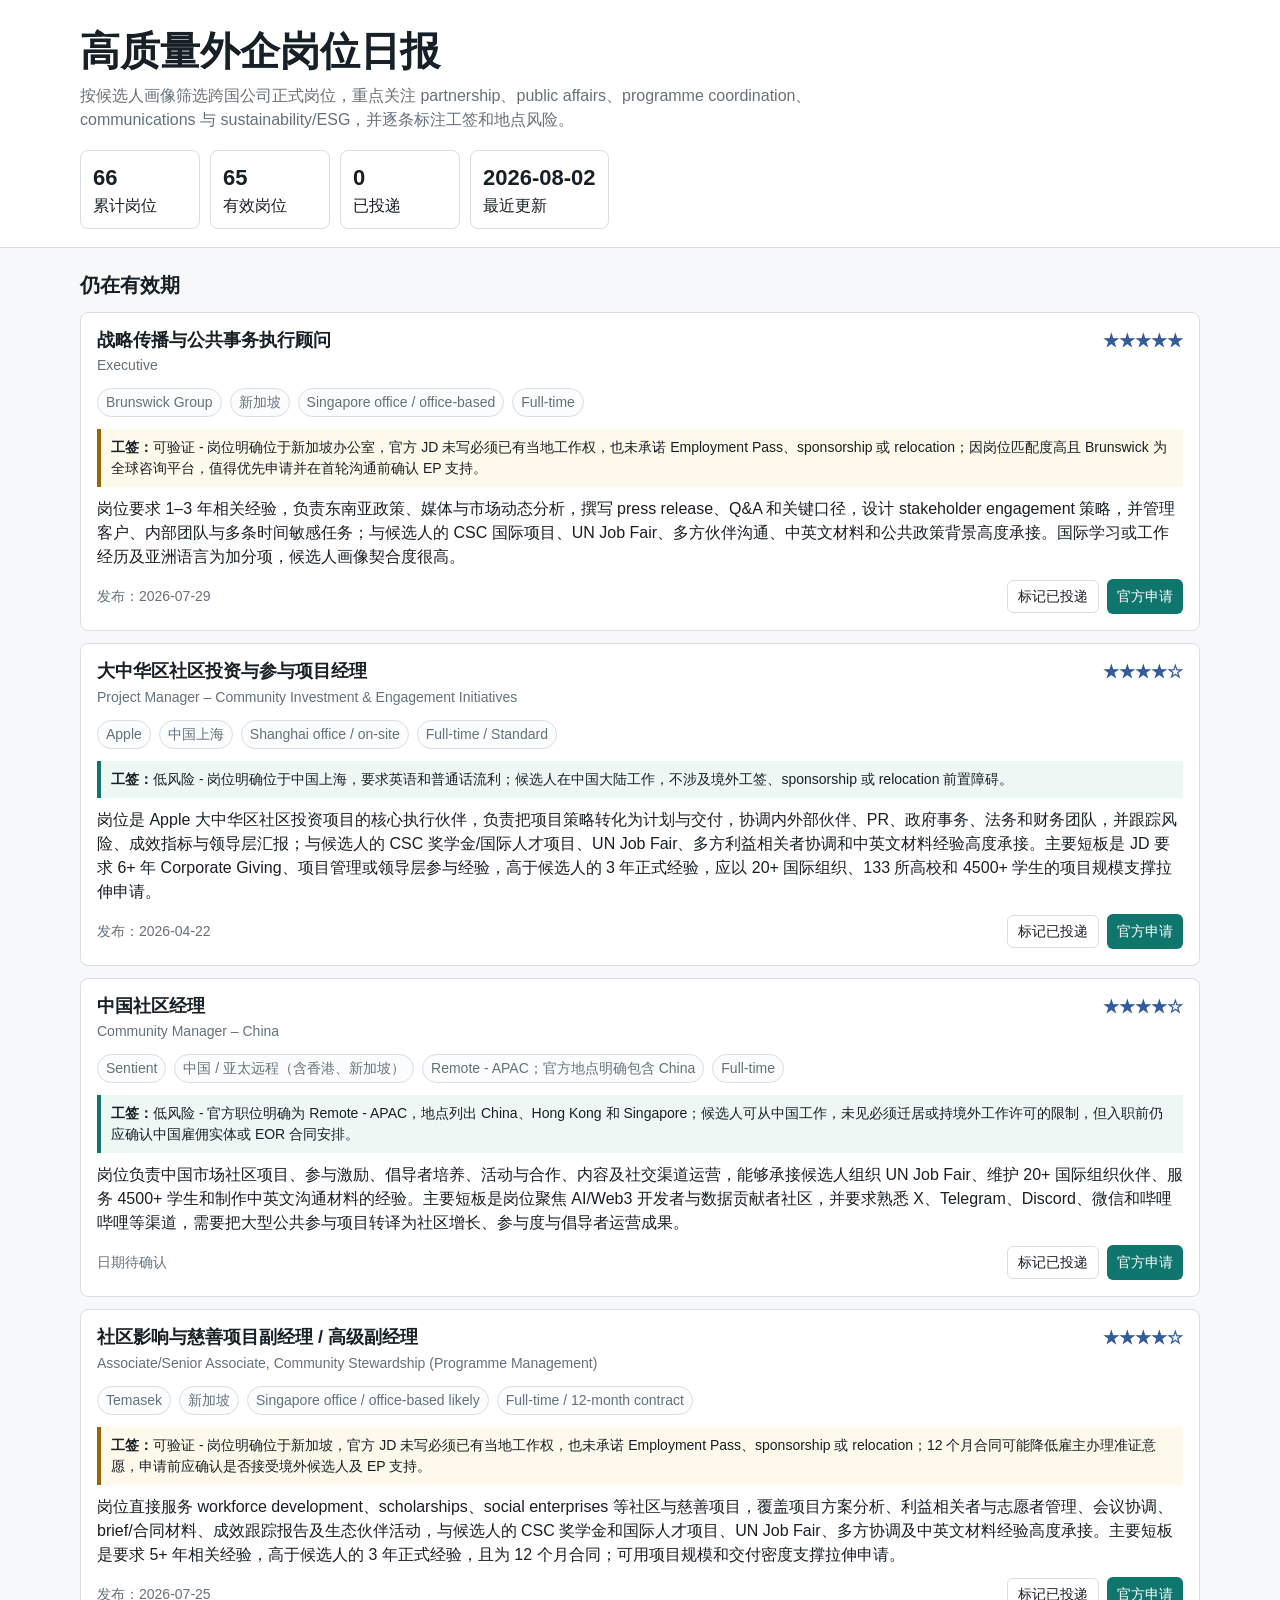
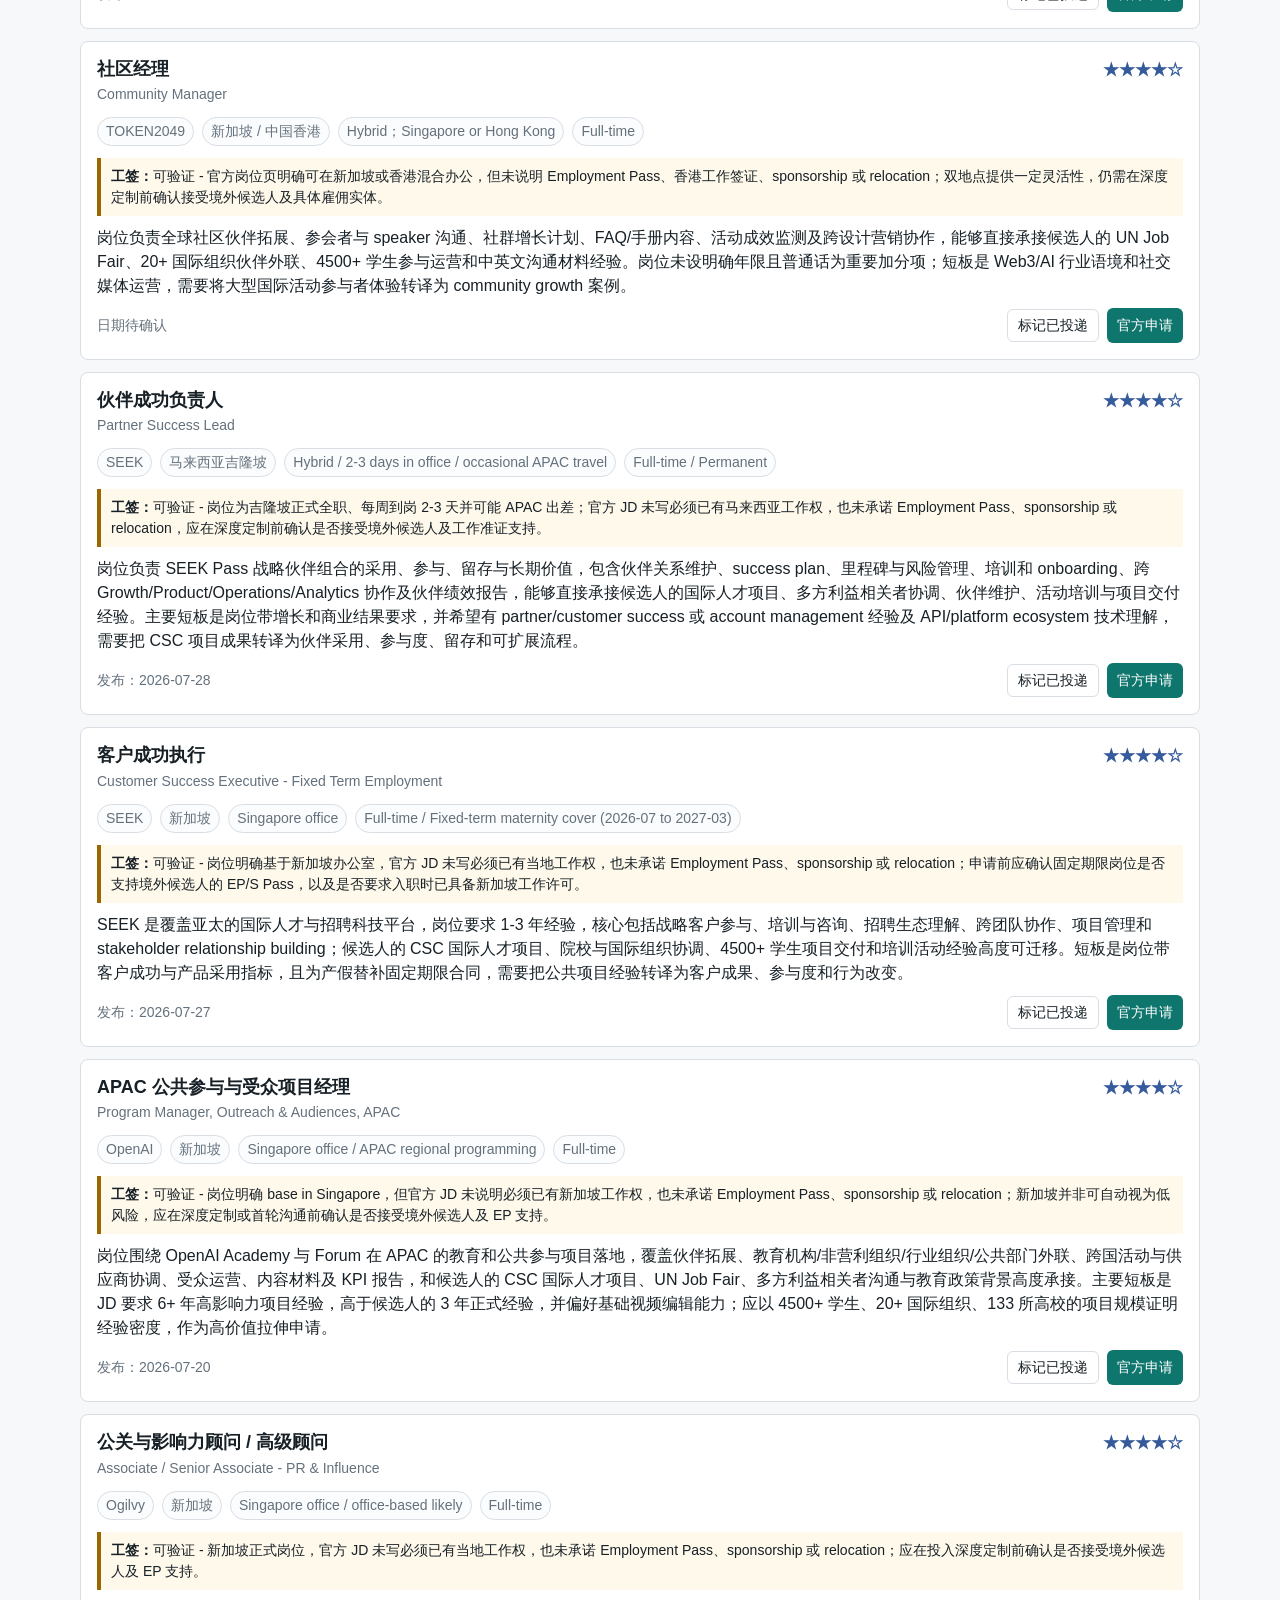
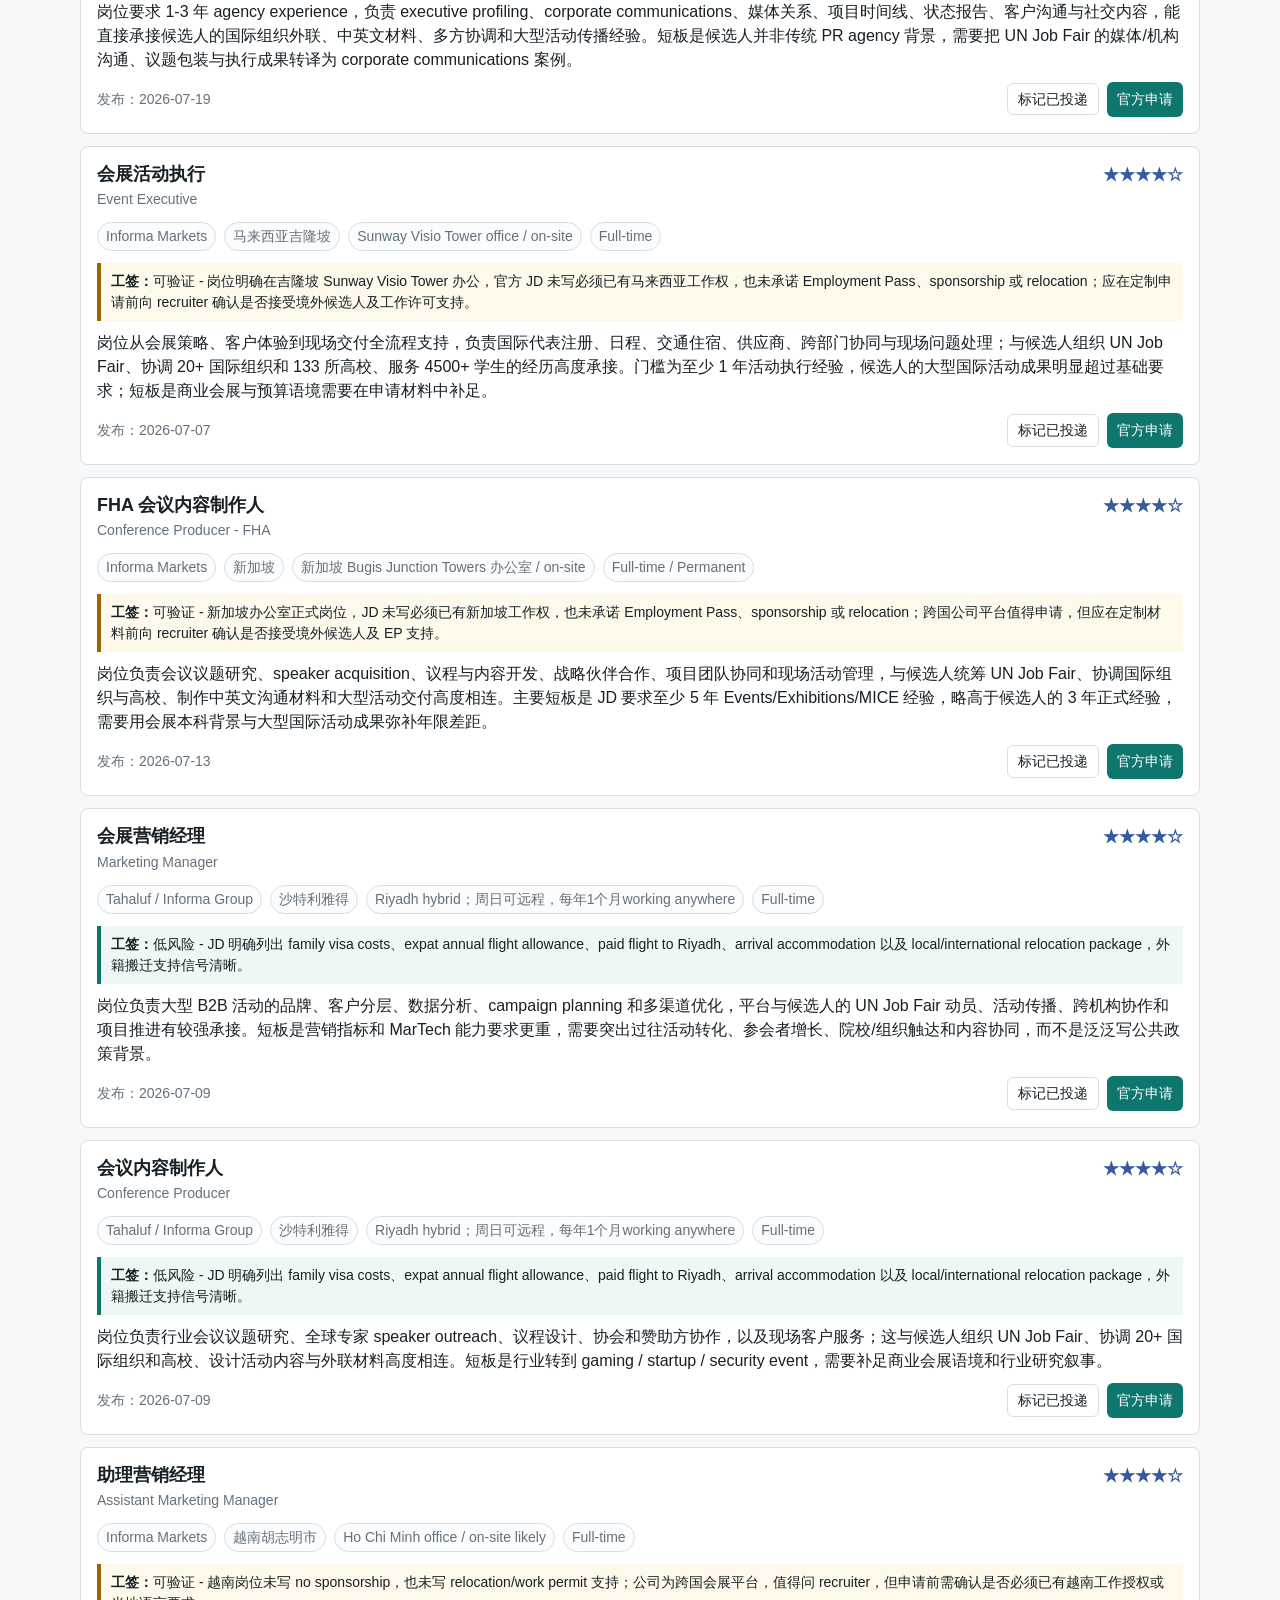
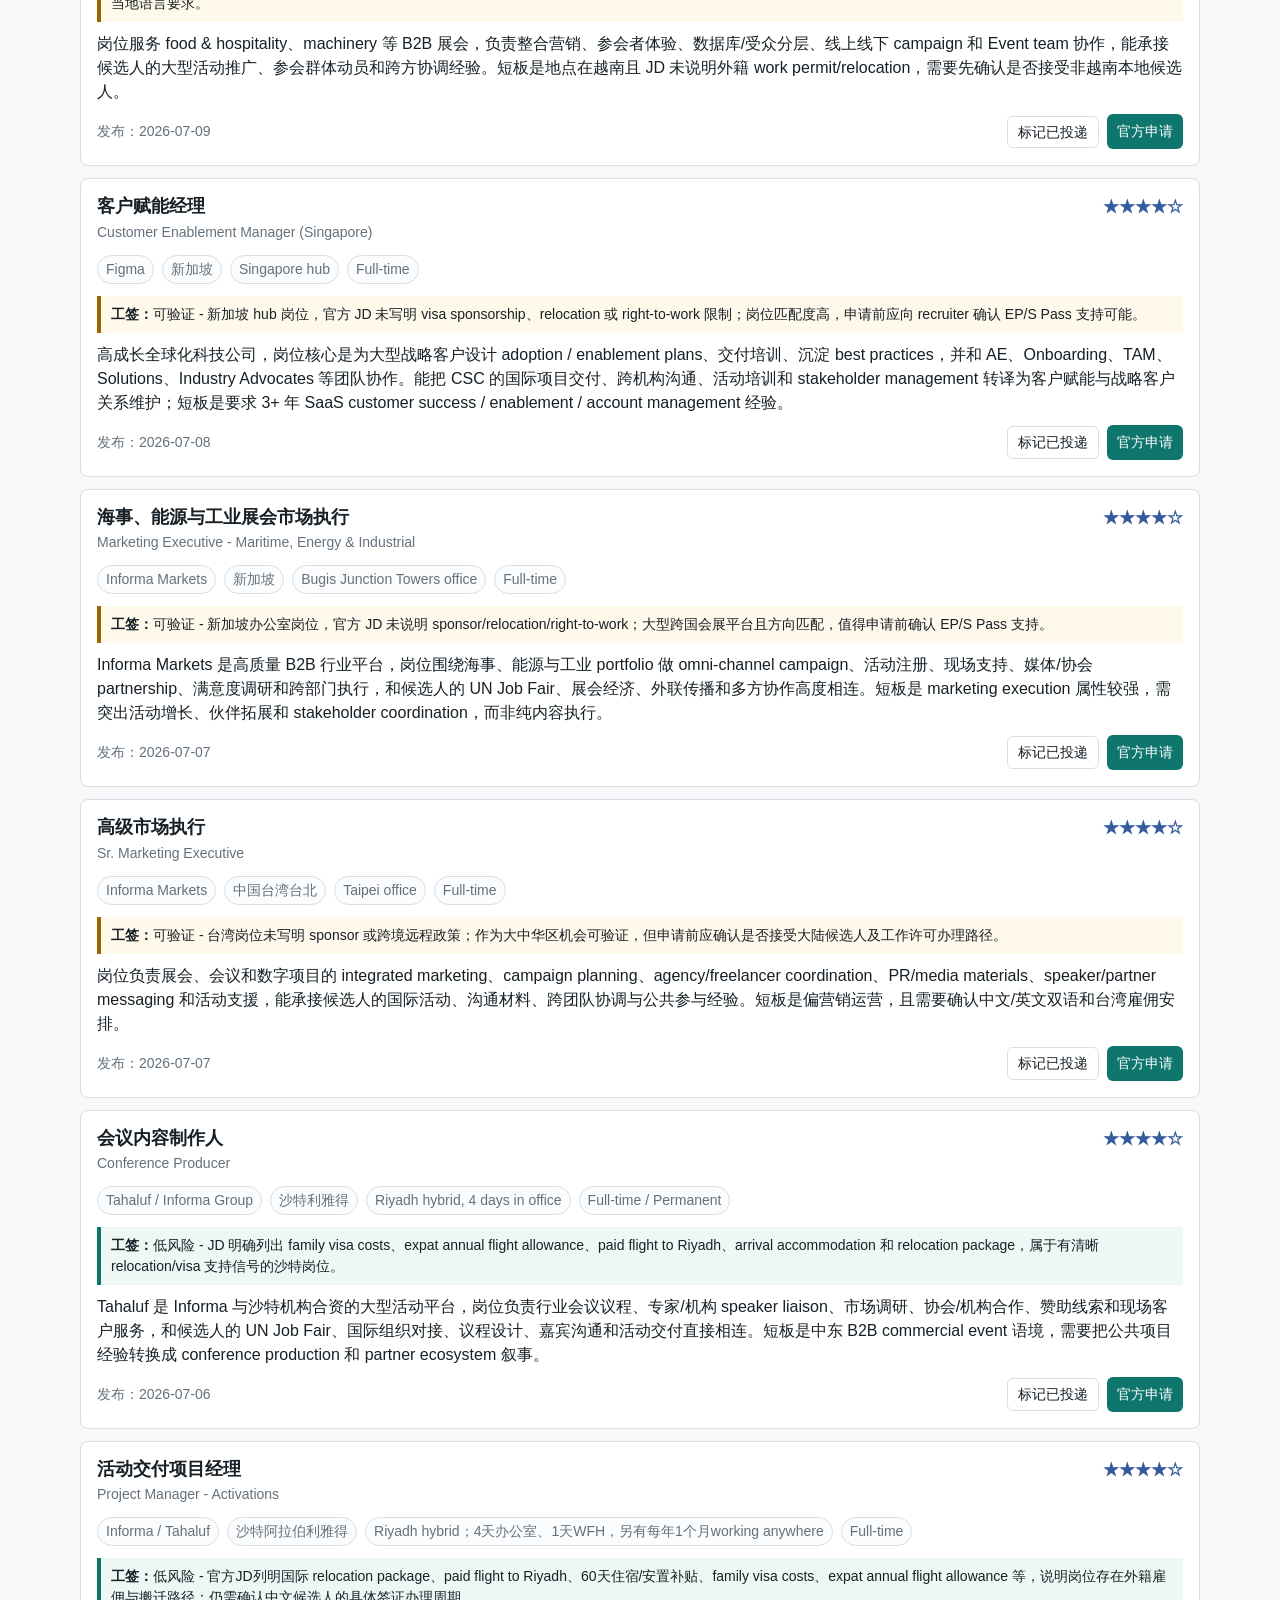
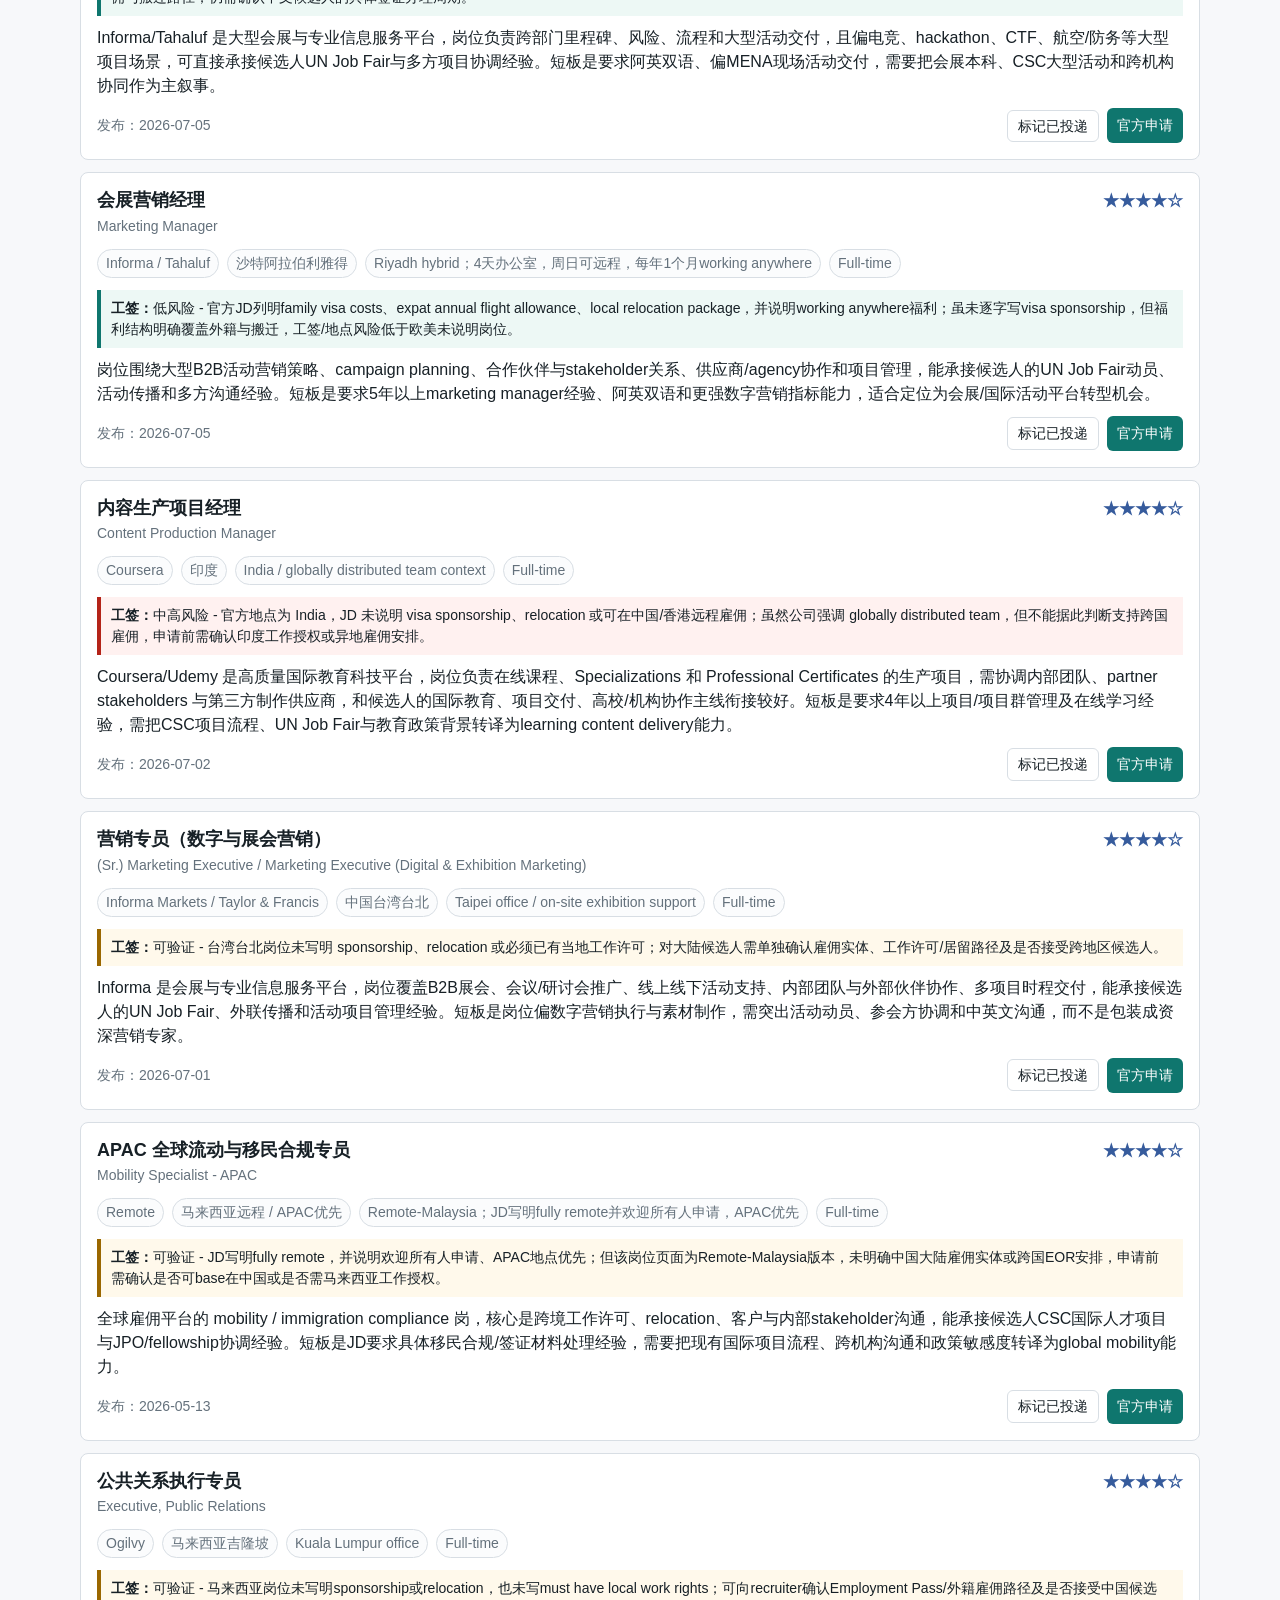
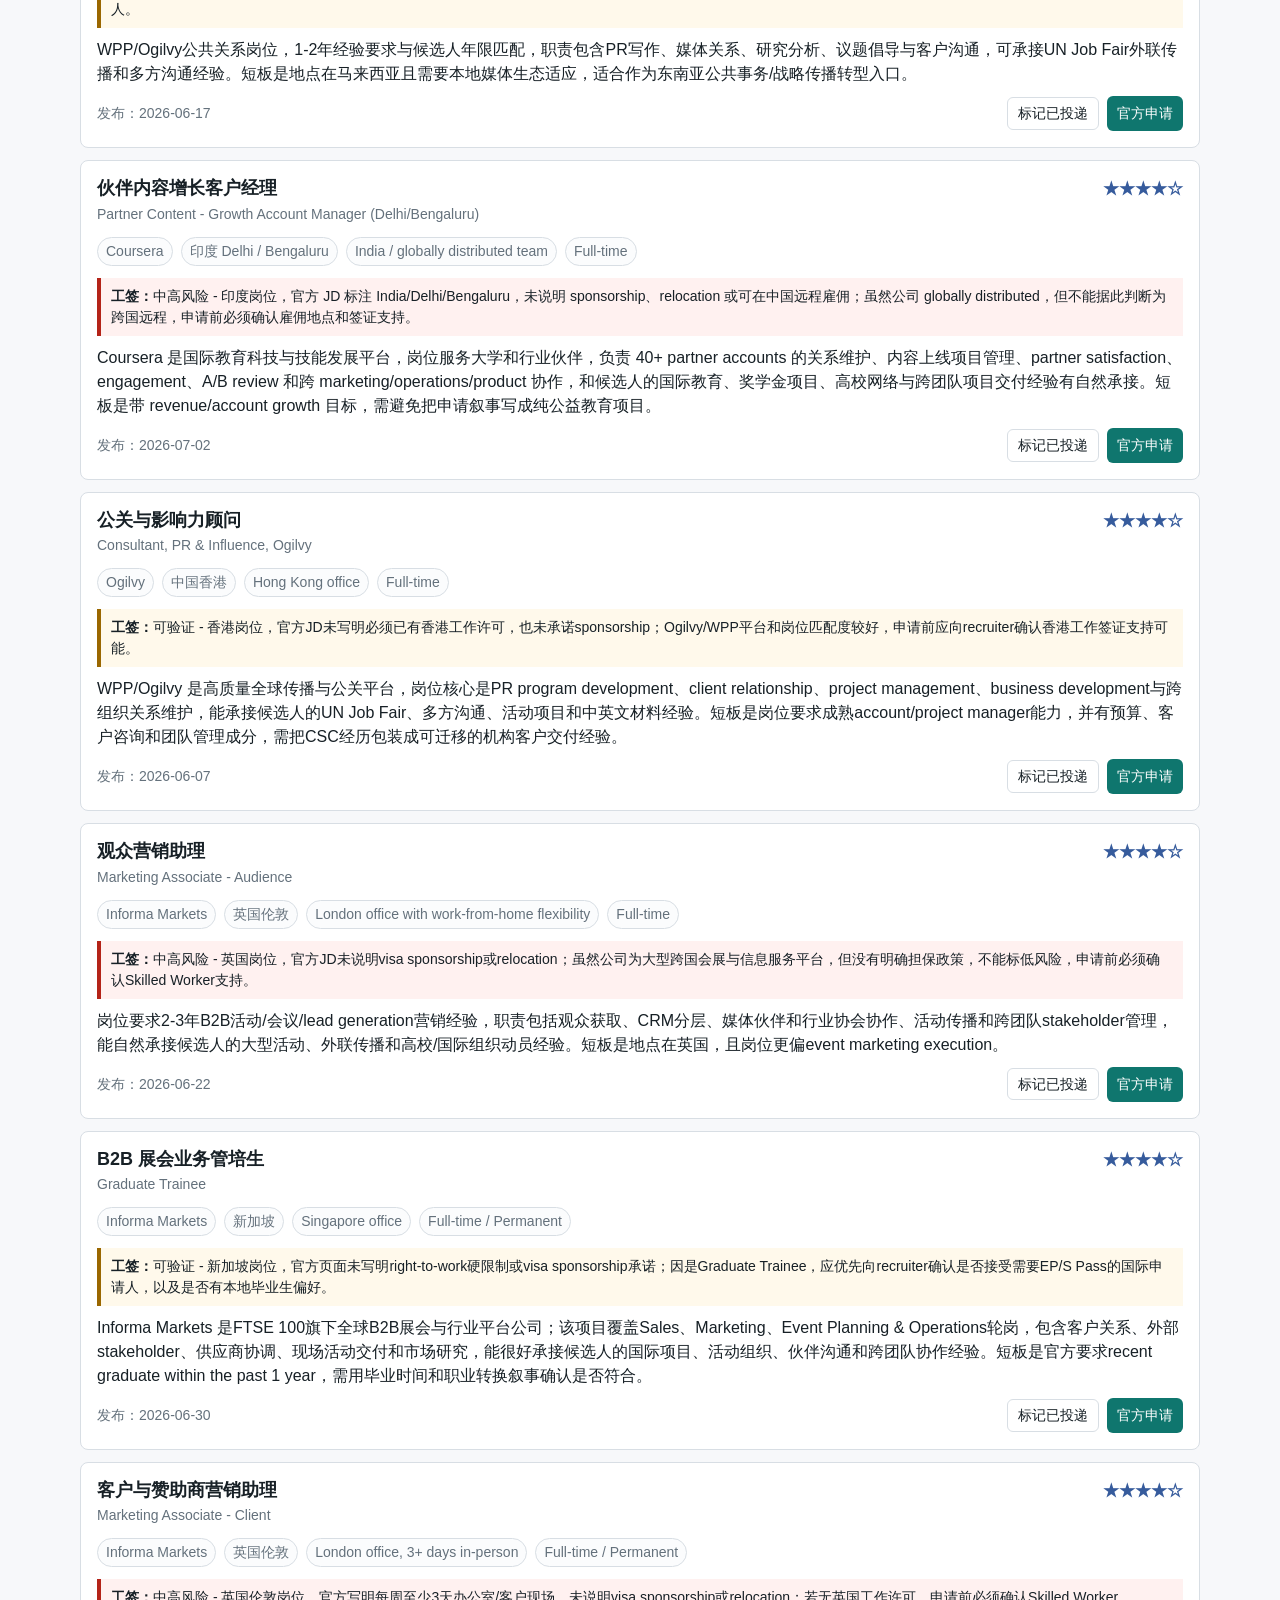
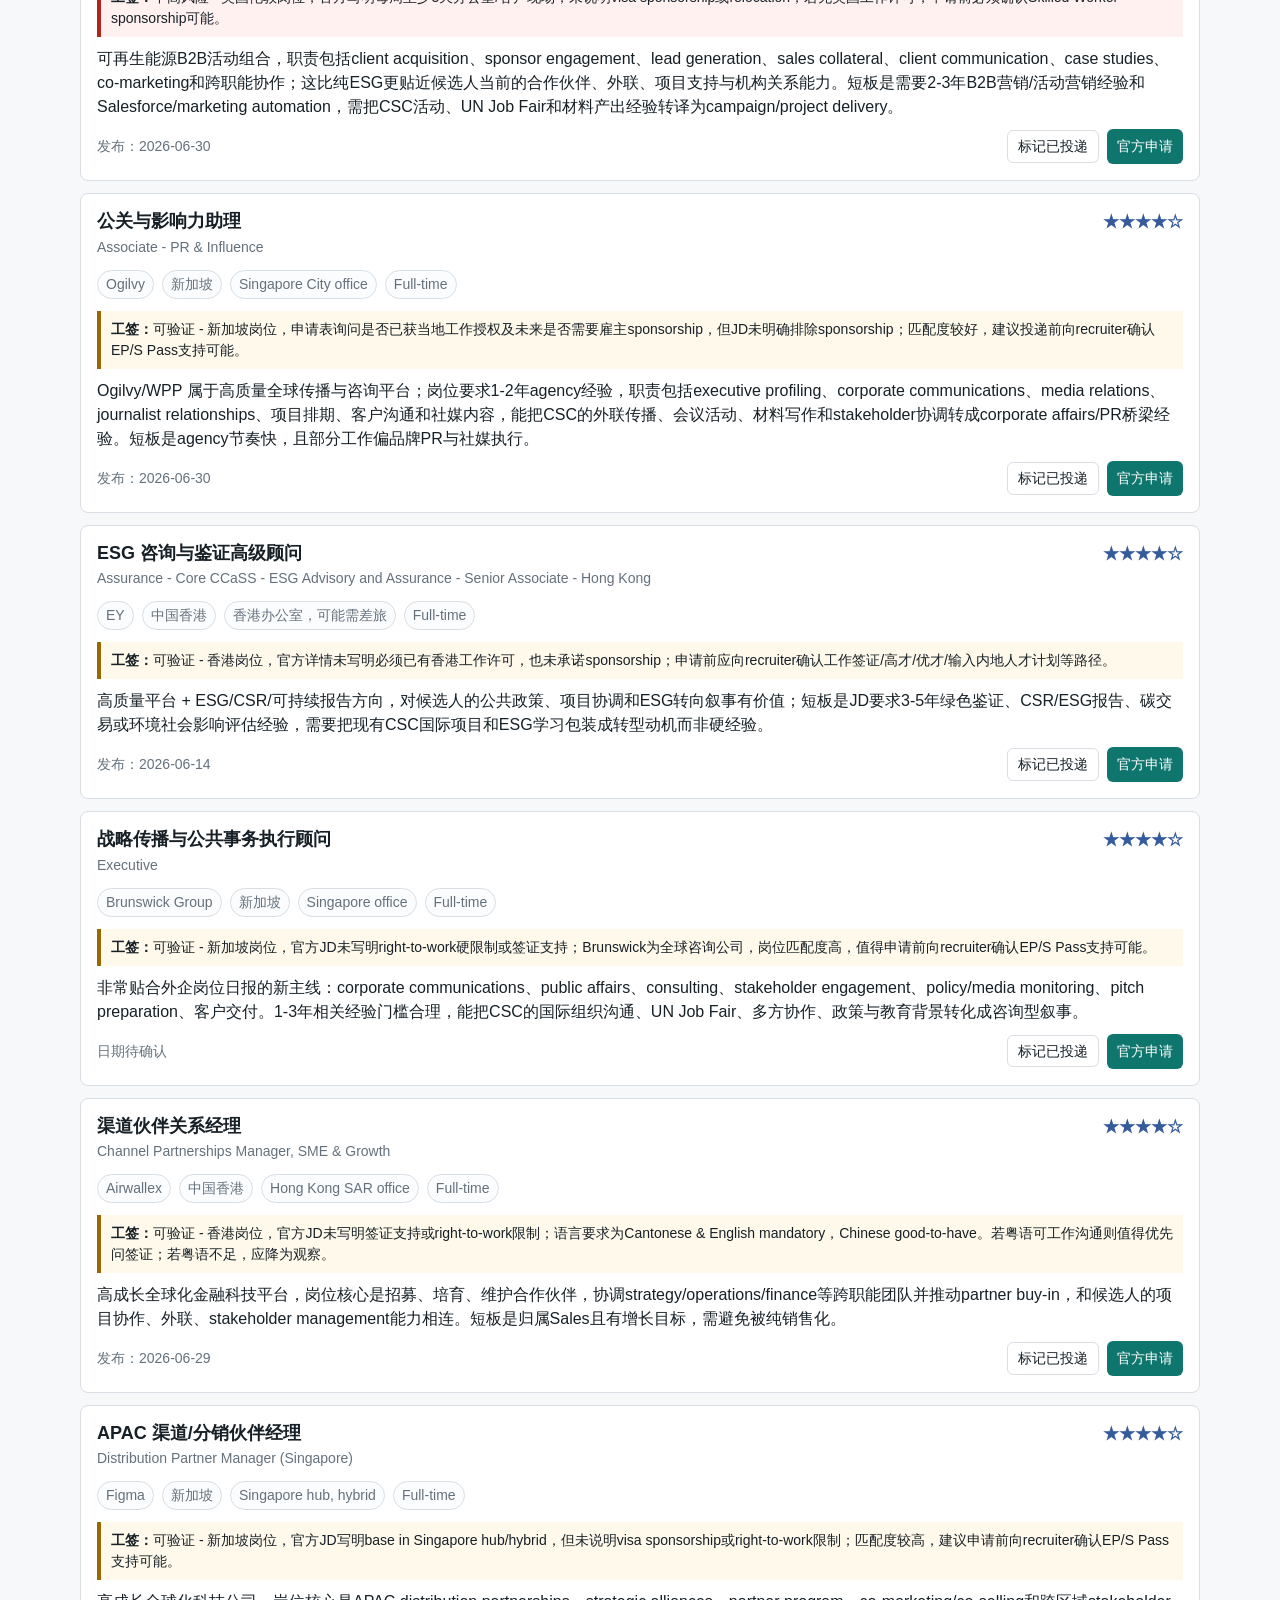
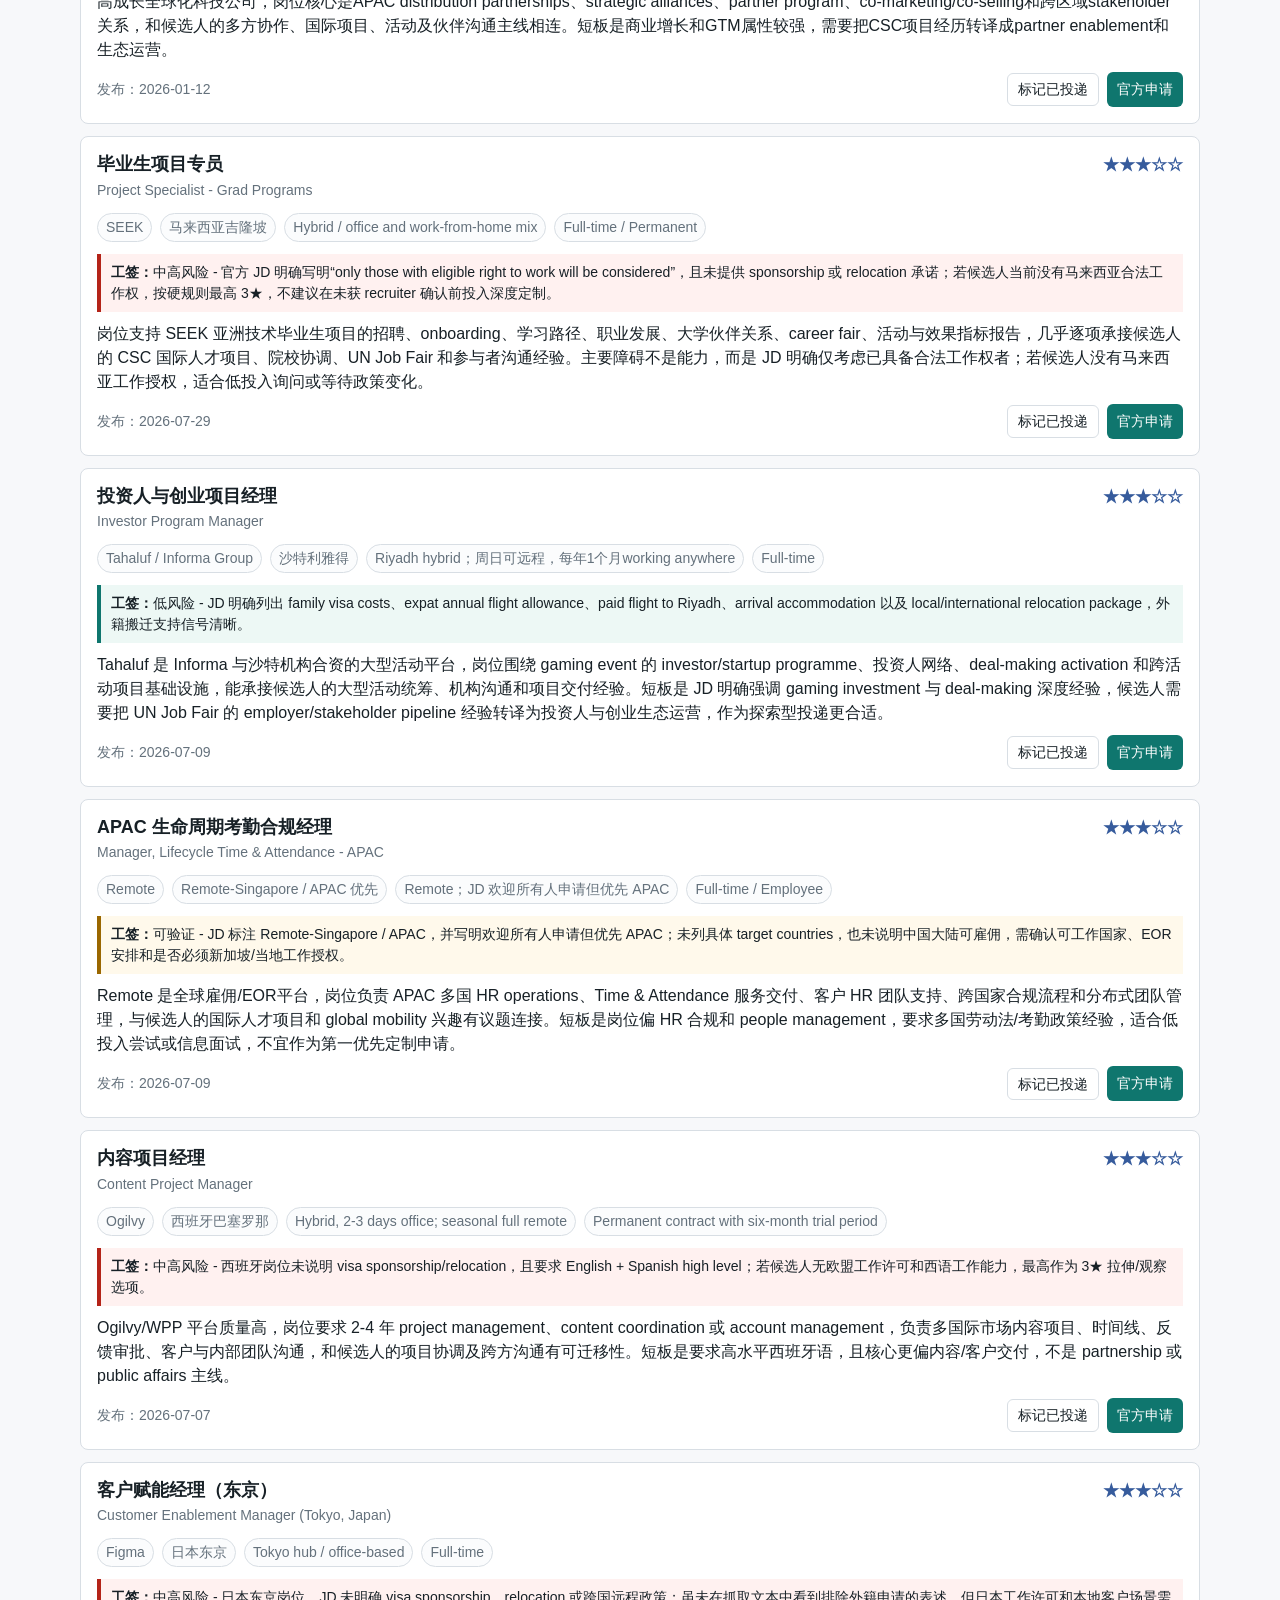
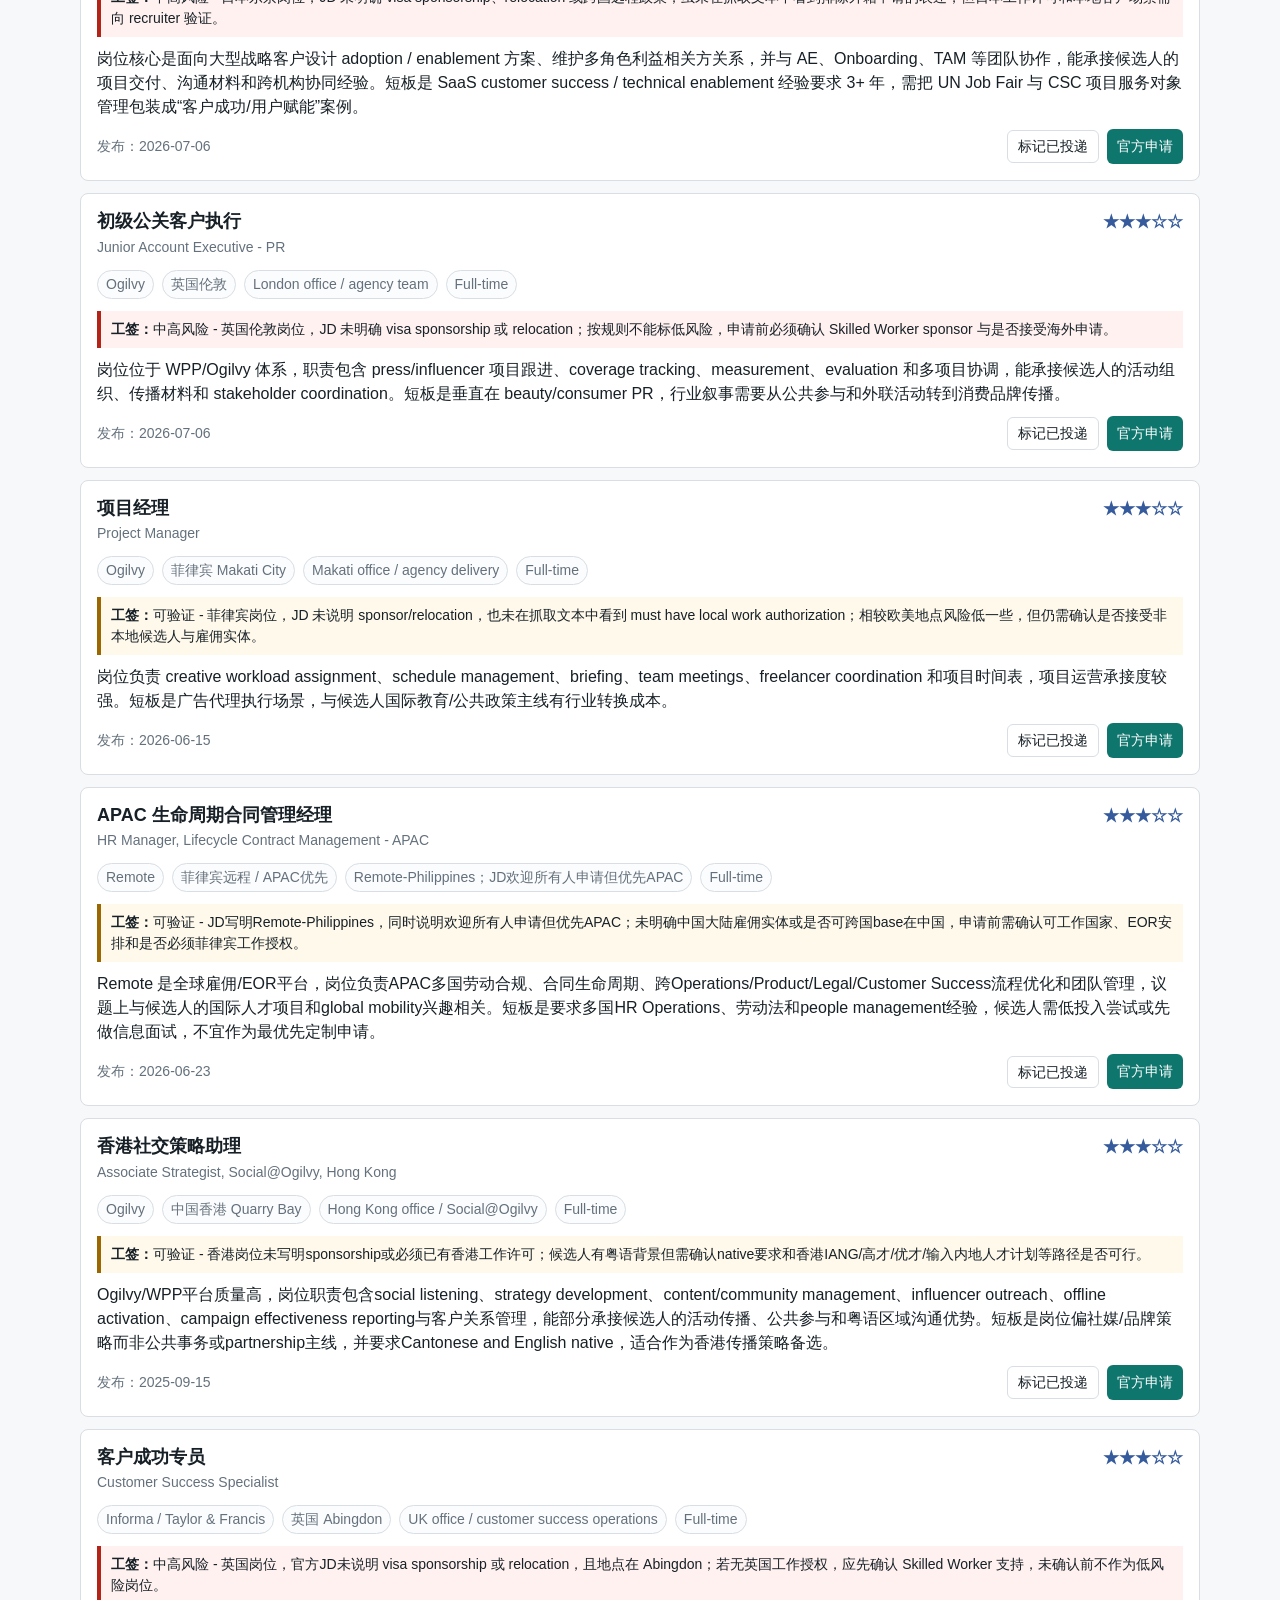
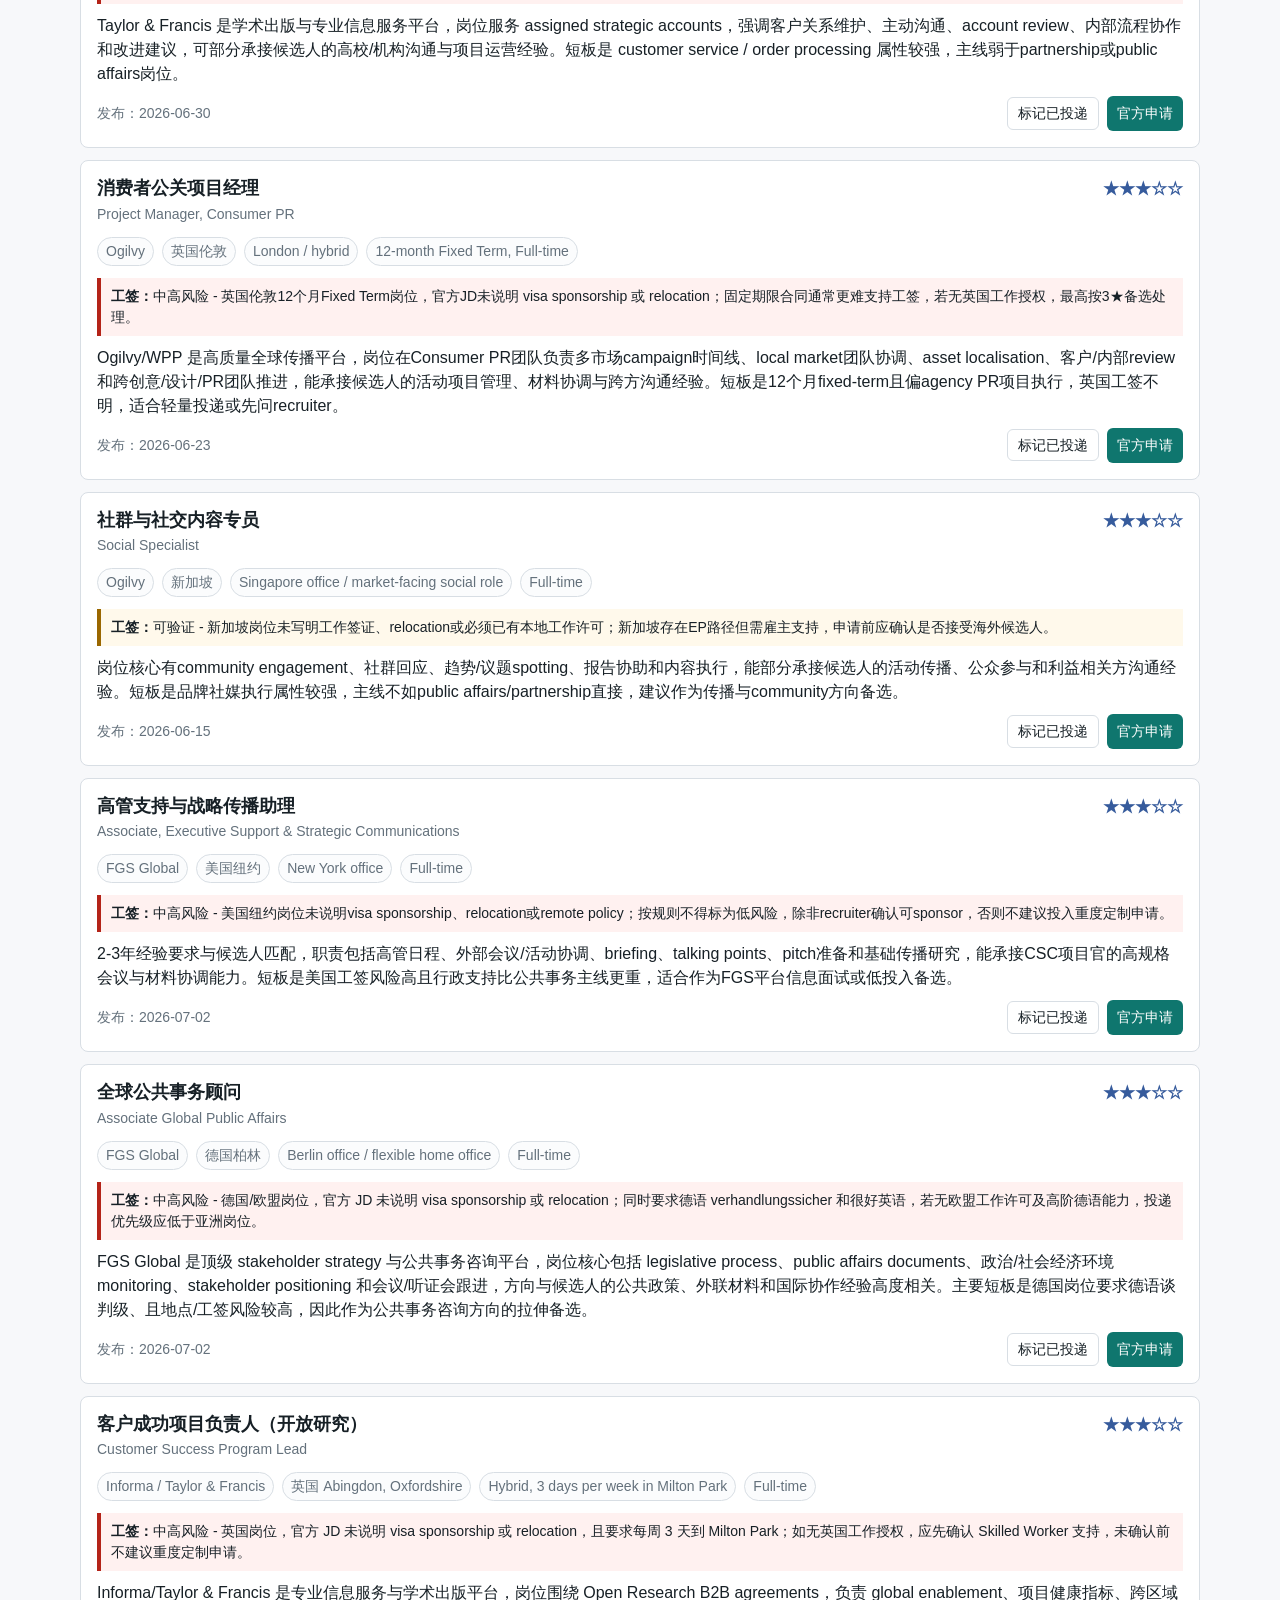
==== commit bc5218f0: "Update foreign jobs report for 2026-08-02" ====
--- a/foreign-jobs/index.html
+++ b/foreign-jobs/index.html
@@ -223,10 +223,10 @@
       <h1>高质量外企岗位日报</h1>
       <p class="subtitle">按候选人画像筛选跨国公司正式岗位，重点关注 partnership、public affairs、programme coordination、communications 与 sustainability/ESG，并逐条标注工签和地点风险。</p>
       <div class="stats">
-        <div class="stat"><strong>64</strong>累计岗位</div>
-        <div class="stat"><strong>64</strong>有效岗位</div>
+        <div class="stat"><strong>66</strong>累计岗位</div>
+        <div class="stat"><strong>65</strong>有效岗位</div>
         <div class="stat"><strong id="applied-count">0</strong>已投递</div>
-        <div class="stat"><strong>2026-07-31</strong>最近更新</div>
+        <div class="stat"><strong>2026-08-02</strong>最近更新</div>
       </div>
     </div>
   </header>
@@ -261,6 +261,60 @@
       </div>
     </article>
 
+    <article class="job-card" data-job-id="APPLE-CN-SH-COMMUNITY-INVESTMENT-PM-200658341">
+      <div class="job-topline">
+        <div>
+          <h2>大中华区社区投资与参与项目经理</h2>
+          <div class="title-en">Project Manager – Community Investment &amp; Engagement Initiatives</div>
+        </div>
+        <div class="stars" aria-label="4 stars">★★★★☆</div>
+      </div>
+      <div class="meta">
+        <span>Apple</span>
+        <span>中国上海</span>
+        <span>Shanghai office / on-site</span>
+        <span>Full-time / Standard</span>
+      </div>
+      <div class="risk low">
+        <strong>工签：</strong>低风险 - 岗位明确位于中国上海，要求英语和普通话流利；候选人在中国大陆工作，不涉及境外工签、sponsorship 或 relocation 前置障碍。
+      </div>
+      <p>岗位是 Apple 大中华区社区投资项目的核心执行伙伴，负责把项目策略转化为计划与交付，协调内外部伙伴、PR、政府事务、法务和财务团队，并跟踪风险、成效指标与领导层汇报；与候选人的 CSC 奖学金/国际人才项目、UN Job Fair、多方利益相关者协调和中英文材料经验高度承接。主要短板是 JD 要求 6+ 年 Corporate Giving、项目管理或领导层参与经验，高于候选人的 3 年正式经验，应以 20+ 国际组织、133 所高校和 4500+ 学生的项目规模支撑拉伸申请。</p>
+      <div class="card-footer">
+        <span>发布：2026-04-22</span>
+        <div class="footer-actions">
+          <button class="applied-toggle" type="button" data-job-id="APPLE-CN-SH-COMMUNITY-INVESTMENT-PM-200658341" aria-pressed="false">标记已投递</button>
+          <a class="apply" href="https://jobs.apple.com/en-us/details/200658341/project-manager-community-investment-engagement-initiatives" target="_blank" rel="noreferrer">官方申请</a>
+        </div>
+      </div>
+    </article>
+
+    <article class="job-card" data-job-id="SENTIENT-CN-COMMUNITY-MANAGER-CA2BDDEA">
+      <div class="job-topline">
+        <div>
+          <h2>中国社区经理</h2>
+          <div class="title-en">Community Manager – China</div>
+        </div>
+        <div class="stars" aria-label="4 stars">★★★★☆</div>
+      </div>
+      <div class="meta">
+        <span>Sentient</span>
+        <span>中国 / 亚太远程（含香港、新加坡）</span>
+        <span>Remote - APAC；官方地点明确包含 China</span>
+        <span>Full-time</span>
+      </div>
+      <div class="risk low">
+        <strong>工签：</strong>低风险 - 官方职位明确为 Remote - APAC，地点列出 China、Hong Kong 和 Singapore；候选人可从中国工作，未见必须迁居或持境外工作许可的限制，但入职前仍应确认中国雇佣实体或 EOR 合同安排。
+      </div>
+      <p>岗位负责中国市场社区项目、参与激励、倡导者培养、活动与合作、内容及社交渠道运营，能够承接候选人组织 UN Job Fair、维护 20+ 国际组织伙伴、服务 4500+ 学生和制作中英文沟通材料的经验。主要短板是岗位聚焦 AI/Web3 开发者与数据贡献者社区，并要求熟悉 X、Telegram、Discord、微信和哔哩哔哩等渠道，需要把大型公共参与项目转译为社区增长、参与度与倡导者运营成果。</p>
+      <div class="card-footer">
+        <span>日期待确认</span>
+        <div class="footer-actions">
+          <button class="applied-toggle" type="button" data-job-id="SENTIENT-CN-COMMUNITY-MANAGER-CA2BDDEA" aria-pressed="false">标记已投递</button>
+          <a class="apply" href="https://jobs.ashbyhq.com/sentient/ca2bddea-0b43-4848-9a5f-4abbf5b49a14" target="_blank" rel="noreferrer">官方申请</a>
+        </div>
+      </div>
+    </article>
+
     <article class="job-card" data-job-id="TEMASEK-SG-COMMUNITY-STEWARDSHIP-11767">
       <div class="job-topline">
         <div>
@@ -1283,33 +1337,6 @@
         <div class="footer-actions">
           <button class="applied-toggle" type="button" data-job-id="OGILVY-PH-MAKATI-PROJECT-MANAGER-4599714005" aria-pressed="false">标记已投递</button>
           <a class="apply" href="https://www.ogilvy.com/careers/4599714005?gh_jid=4599714005" target="_blank" rel="noreferrer">官方申请</a>
-        </div>
-      </div>
-    </article>
-
-    <article class="job-card" data-job-id="INFORMA-US-SALES-ENABLEMENT-ASSOCIATE-744000135269491">
-      <div class="job-topline">
-        <div>
-          <h2>销售赋能助理</h2>
-          <div class="title-en">Sales Enablement Associate</div>
-        </div>
-        <div class="stars" aria-label="3 stars">★★★☆☆</div>
-      </div>
-      <div class="meta">
-        <span>Informa / Informa Connect</span>
-        <span>美国纽约</span>
-        <span>Hybrid, 3 days/week onsite</span>
-        <span>Permanent</span>
-      </div>
-      <div class="risk high">
-        <strong>工签：</strong>中高风险 - 美国纽约 hybrid 岗，JD 未明确 sponsorship/relocation，且需要每周 3 天到办公室；除非公司愿意 sponsor 或候选人已有美国工作许可，否则不应作为高优先级定制申请。
-      </div>
-      <p>岗位要求 1-3 年经验，职责包括 onboarding/training、user guides、reporting analytics、跨团队流程优化和 sales/customer success enablement，能用候选人的项目培训、活动组织和多方沟通经验转化。短板是美国工签风险高且岗位贴近销售赋能，不应优先于 APAC partnership/programme 岗。</p>
-      <div class="card-footer">
-        <span>截止：2026-08-01</span>
-        <div class="footer-actions">
-          <button class="applied-toggle" type="button" data-job-id="INFORMA-US-SALES-ENABLEMENT-ASSOCIATE-744000135269491" aria-pressed="false">标记已投递</button>
-          <a class="apply" href="https://jobs.smartrecruiters.com/InformaGroupPlc/744000135269491-sales-enablement-associate?oga=true" target="_blank" rel="noreferrer">官方申请</a>
         </div>
       </div>
     </article>
@@ -1988,6 +2015,60 @@
         <div class="footer-actions">
           <button class="applied-toggle" type="button" data-job-id="BRUNSWICK-SG-EXECUTIVE-8653108002" aria-pressed="false">标记已投递</button>
           <a class="apply" href="https://job-boards.greenhouse.io/brunswickgroup/jobs/8653108002" target="_blank" rel="noreferrer">官方申请</a>
+        </div>
+      </div>
+    </article>
+
+    <article class="job-card" data-job-id="APPLE-CN-SH-COMMUNITY-INVESTMENT-PM-200658341">
+      <div class="job-topline">
+        <div>
+          <h2>大中华区社区投资与参与项目经理</h2>
+          <div class="title-en">Project Manager – Community Investment &amp; Engagement Initiatives</div>
+        </div>
+        <div class="stars" aria-label="4 stars">★★★★☆</div>
+      </div>
+      <div class="meta">
+        <span>Apple</span>
+        <span>中国上海</span>
+        <span>Shanghai office / on-site</span>
+        <span>Full-time / Standard</span>
+      </div>
+      <div class="risk low">
+        <strong>工签：</strong>低风险 - 岗位明确位于中国上海，要求英语和普通话流利；候选人在中国大陆工作，不涉及境外工签、sponsorship 或 relocation 前置障碍。
+      </div>
+      <p>岗位是 Apple 大中华区社区投资项目的核心执行伙伴，负责把项目策略转化为计划与交付，协调内外部伙伴、PR、政府事务、法务和财务团队，并跟踪风险、成效指标与领导层汇报；与候选人的 CSC 奖学金/国际人才项目、UN Job Fair、多方利益相关者协调和中英文材料经验高度承接。主要短板是 JD 要求 6+ 年 Corporate Giving、项目管理或领导层参与经验，高于候选人的 3 年正式经验，应以 20+ 国际组织、133 所高校和 4500+ 学生的项目规模支撑拉伸申请。</p>
+      <div class="card-footer">
+        <span>发布：2026-04-22</span>
+        <div class="footer-actions">
+          <button class="applied-toggle" type="button" data-job-id="APPLE-CN-SH-COMMUNITY-INVESTMENT-PM-200658341" aria-pressed="false">标记已投递</button>
+          <a class="apply" href="https://jobs.apple.com/en-us/details/200658341/project-manager-community-investment-engagement-initiatives" target="_blank" rel="noreferrer">官方申请</a>
+        </div>
+      </div>
+    </article>
+
+    <article class="job-card" data-job-id="SENTIENT-CN-COMMUNITY-MANAGER-CA2BDDEA">
+      <div class="job-topline">
+        <div>
+          <h2>中国社区经理</h2>
+          <div class="title-en">Community Manager – China</div>
+        </div>
+        <div class="stars" aria-label="4 stars">★★★★☆</div>
+      </div>
+      <div class="meta">
+        <span>Sentient</span>
+        <span>中国 / 亚太远程（含香港、新加坡）</span>
+        <span>Remote - APAC；官方地点明确包含 China</span>
+        <span>Full-time</span>
+      </div>
+      <div class="risk low">
+        <strong>工签：</strong>低风险 - 官方职位明确为 Remote - APAC，地点列出 China、Hong Kong 和 Singapore；候选人可从中国工作，未见必须迁居或持境外工作许可的限制，但入职前仍应确认中国雇佣实体或 EOR 合同安排。
+      </div>
+      <p>岗位负责中国市场社区项目、参与激励、倡导者培养、活动与合作、内容及社交渠道运营，能够承接候选人组织 UN Job Fair、维护 20+ 国际组织伙伴、服务 4500+ 学生和制作中英文沟通材料的经验。主要短板是岗位聚焦 AI/Web3 开发者与数据贡献者社区，并要求熟悉 X、Telegram、Discord、微信和哔哩哔哩等渠道，需要把大型公共参与项目转译为社区增长、参与度与倡导者运营成果。</p>
+      <div class="card-footer">
+        <span>日期待确认</span>
+        <div class="footer-actions">
+          <button class="applied-toggle" type="button" data-job-id="SENTIENT-CN-COMMUNITY-MANAGER-CA2BDDEA" aria-pressed="false">标记已投递</button>
+          <a class="apply" href="https://jobs.ashbyhq.com/sentient/ca2bddea-0b43-4848-9a5f-4abbf5b49a14" target="_blank" rel="noreferrer">官方申请</a>
         </div>
       </div>
     </article>
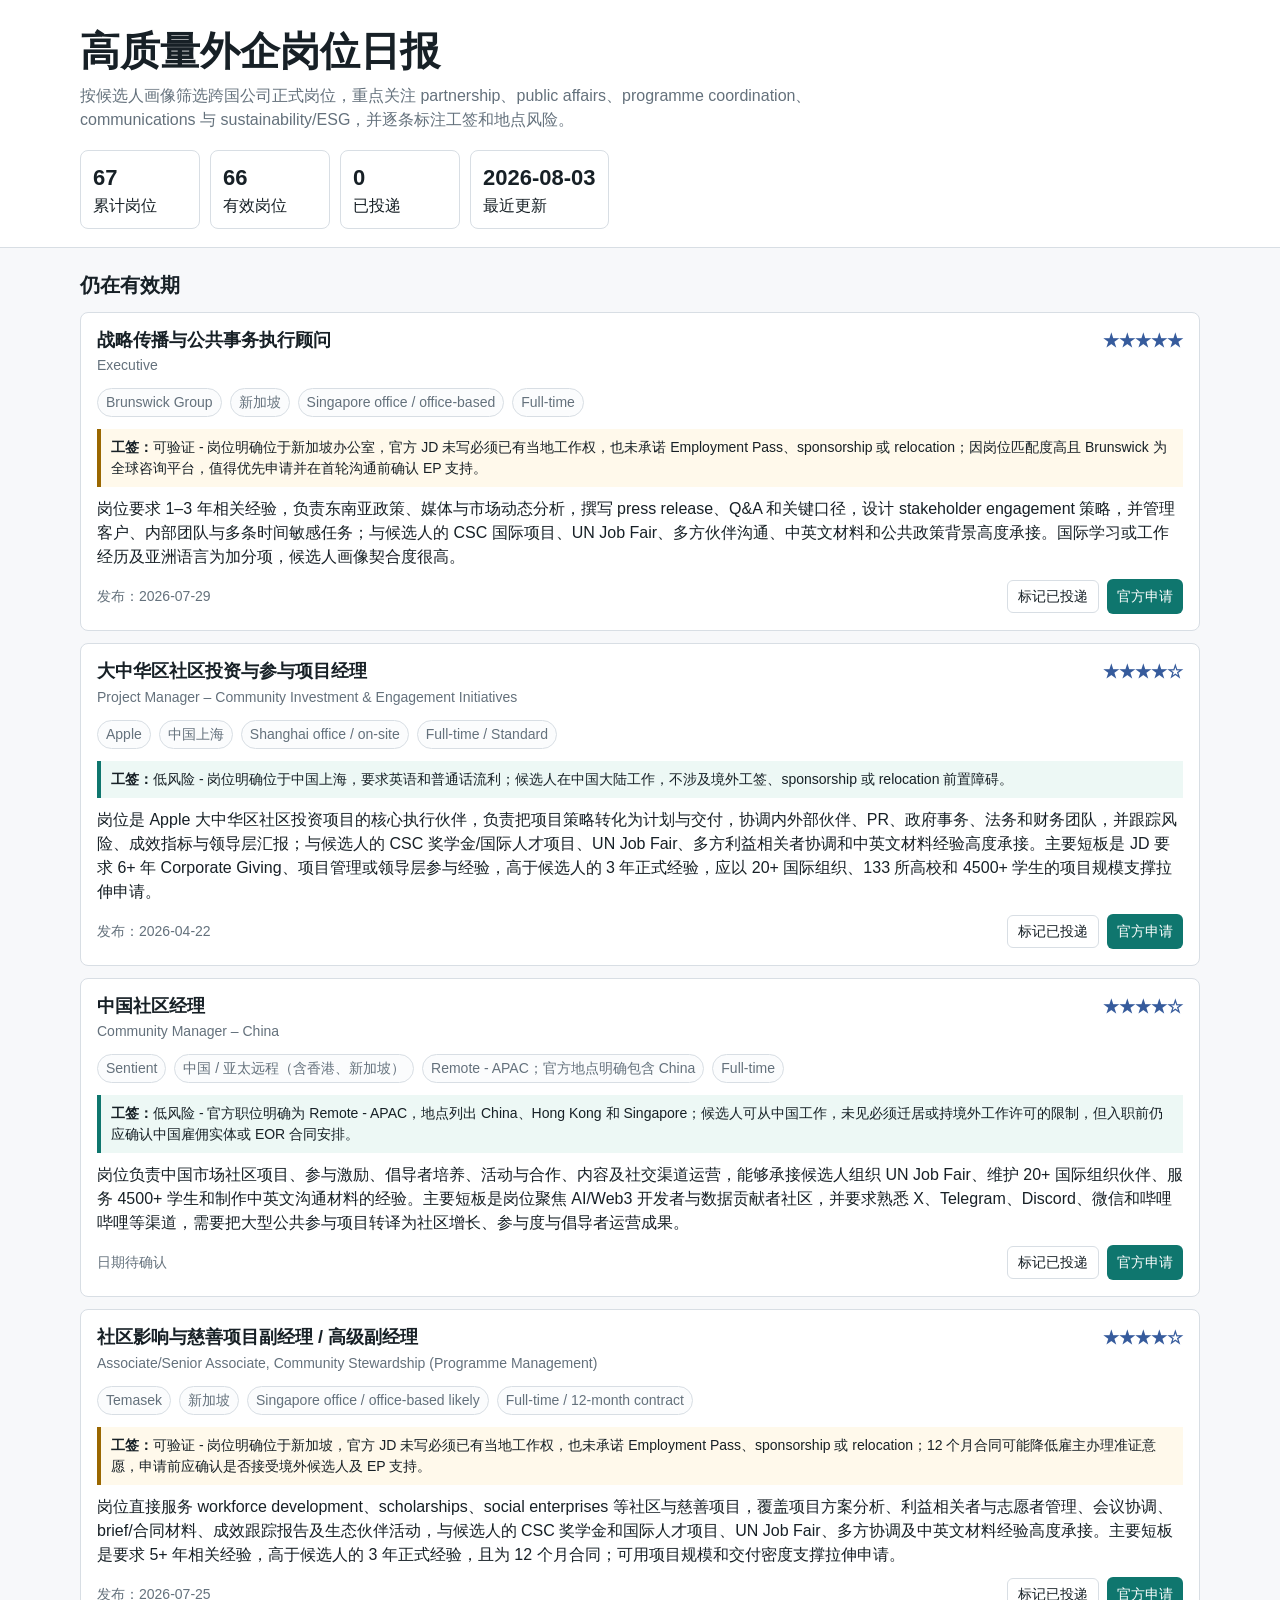
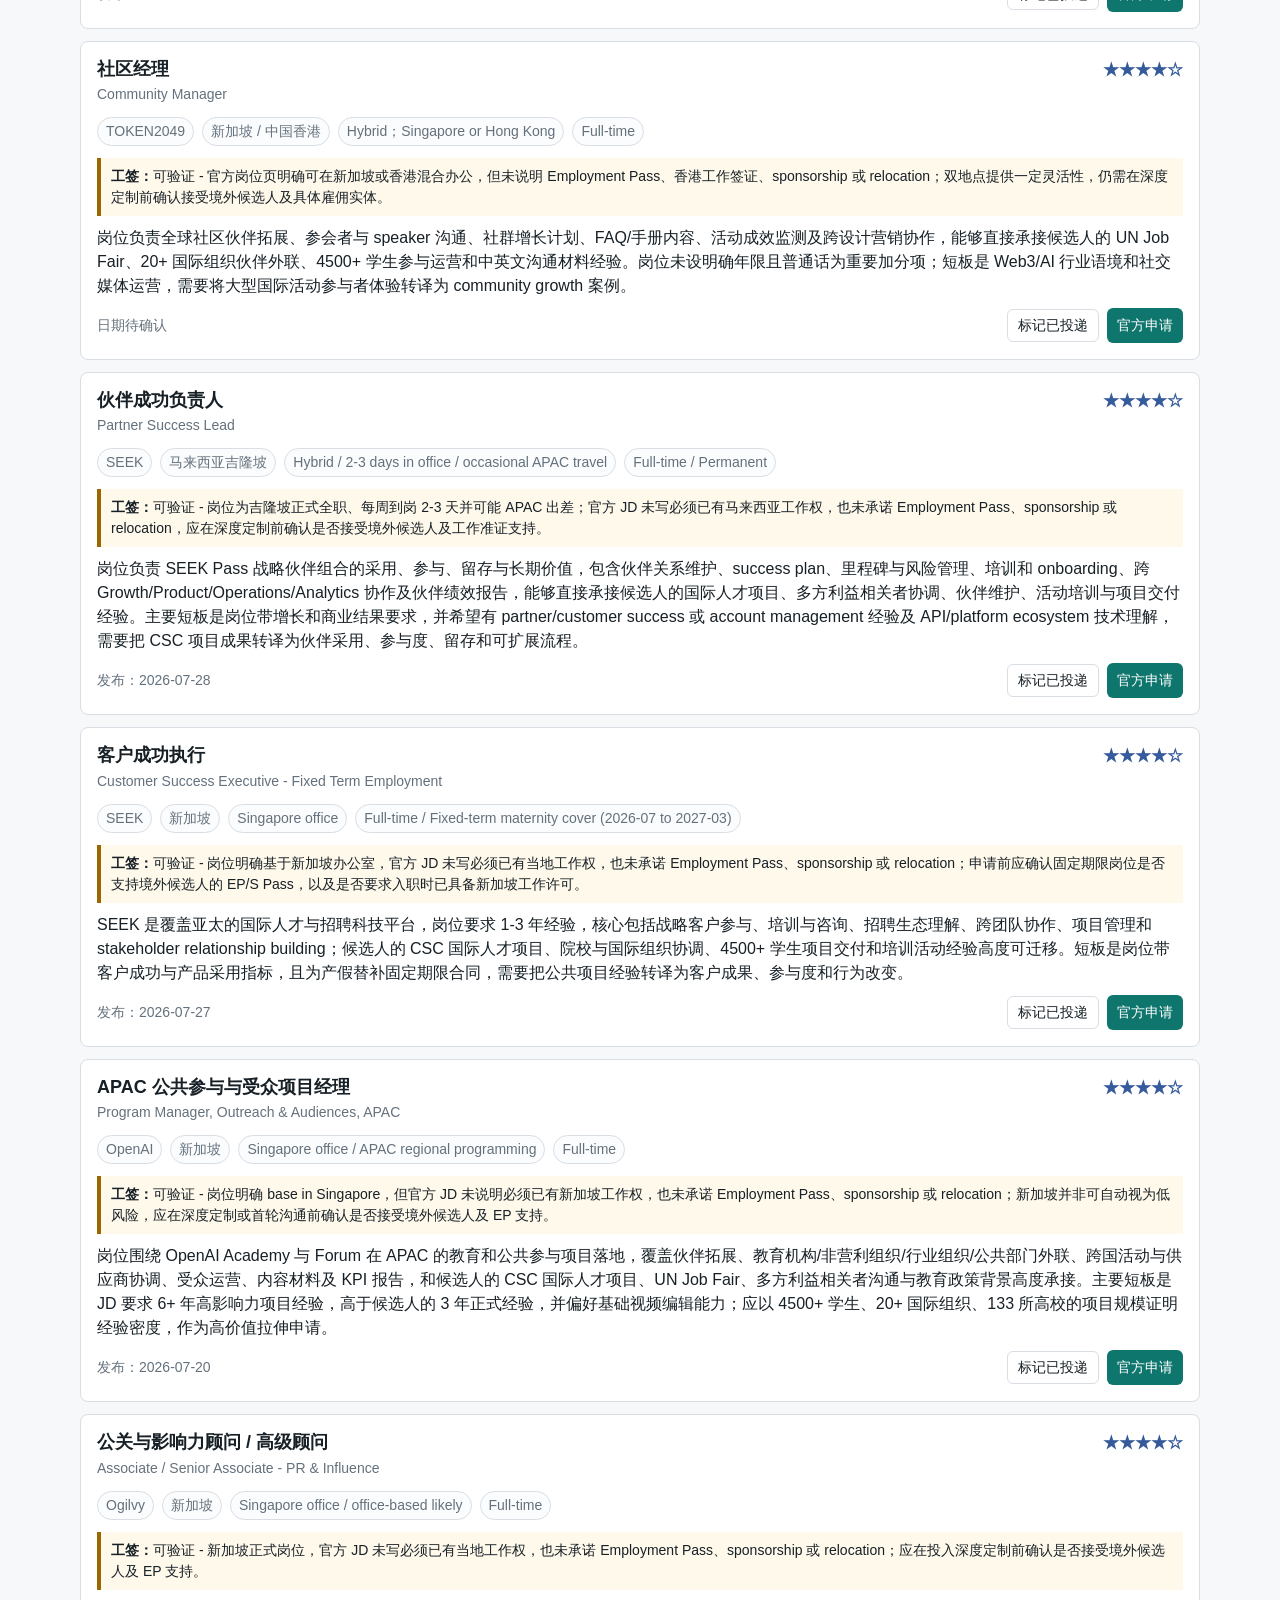
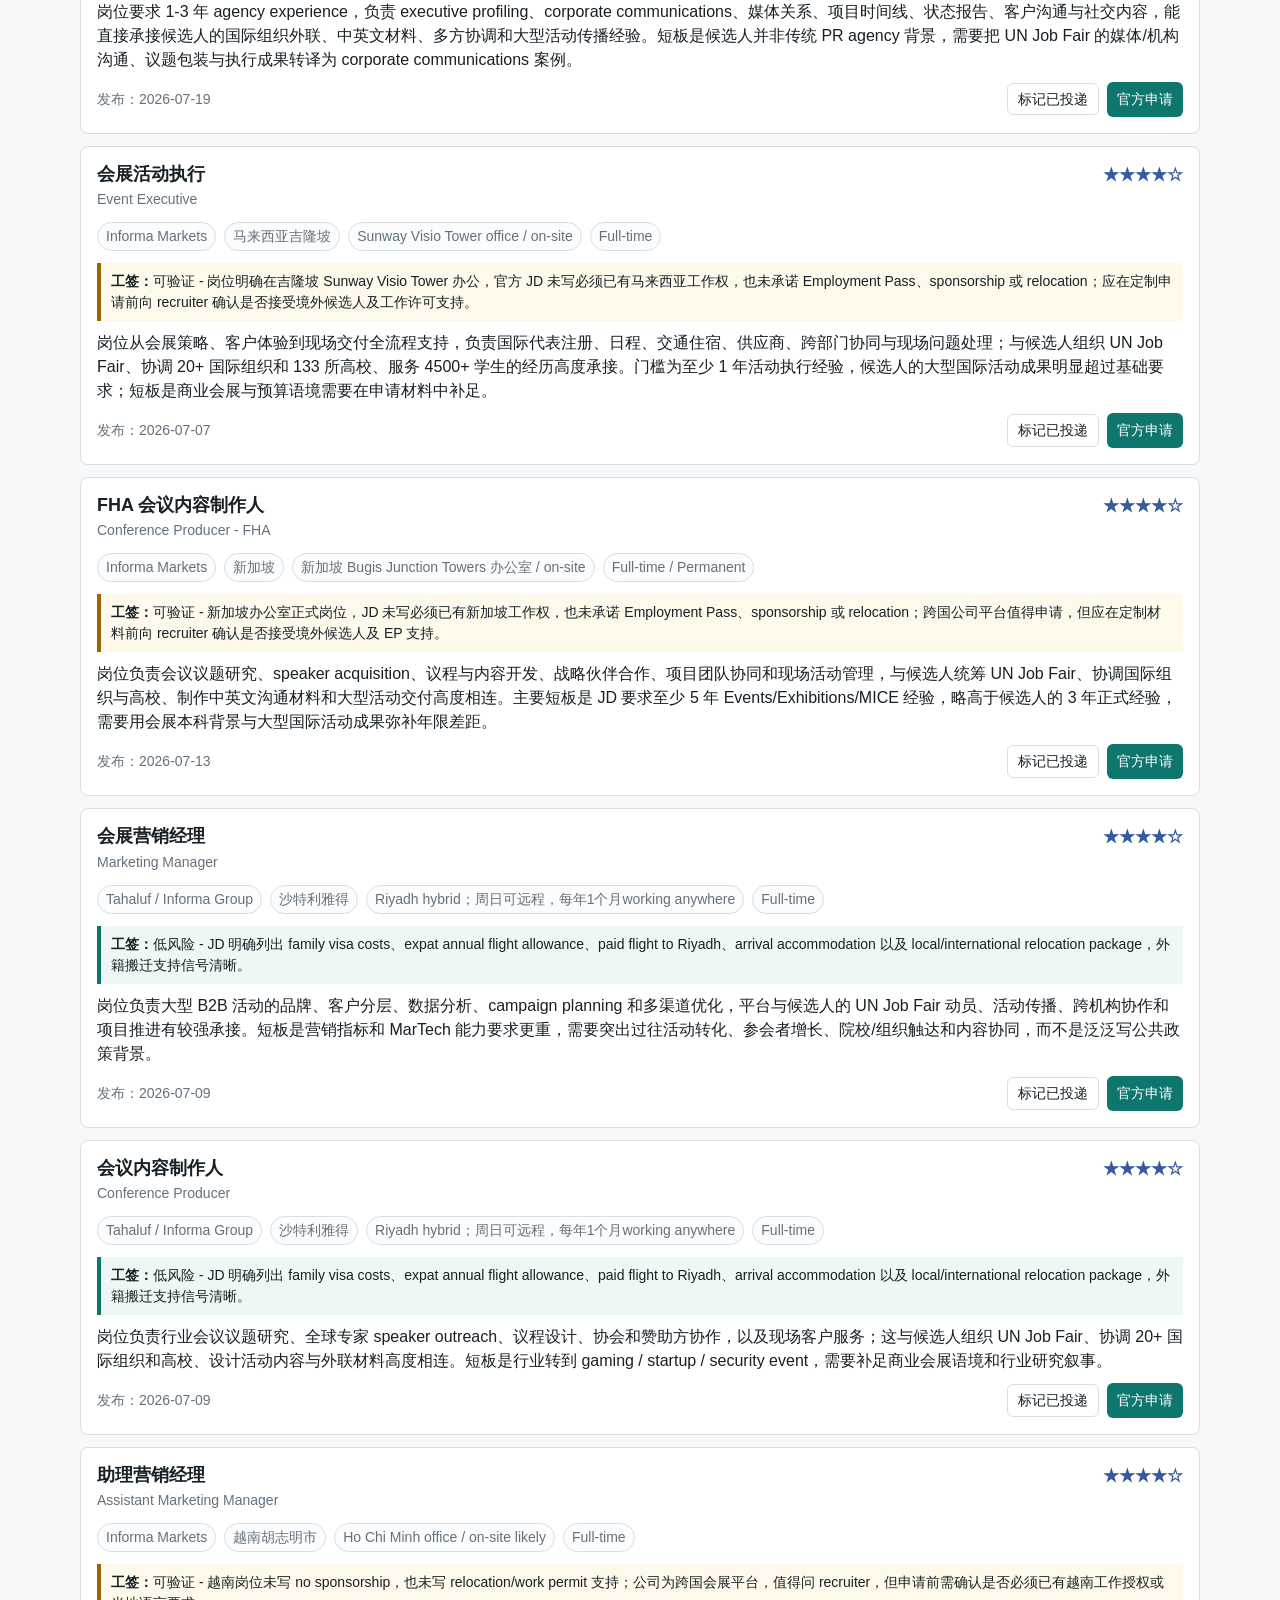
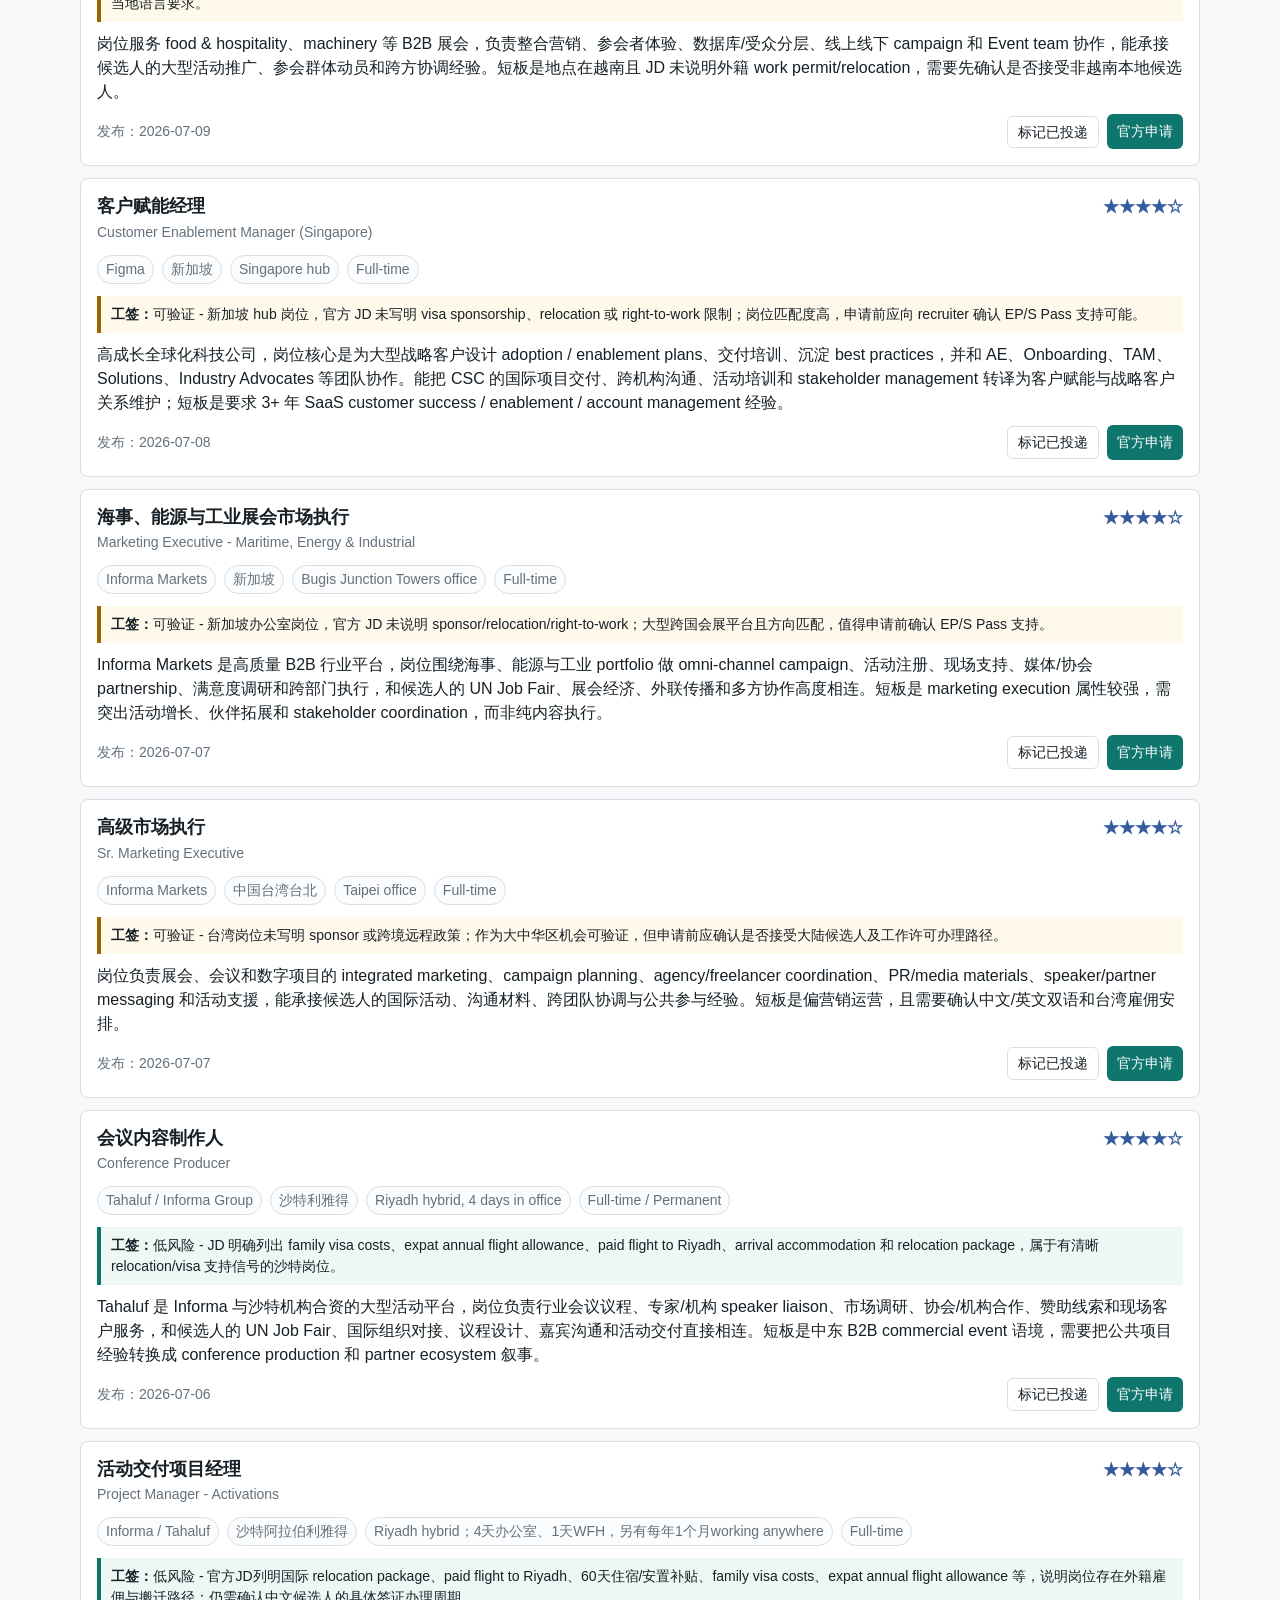
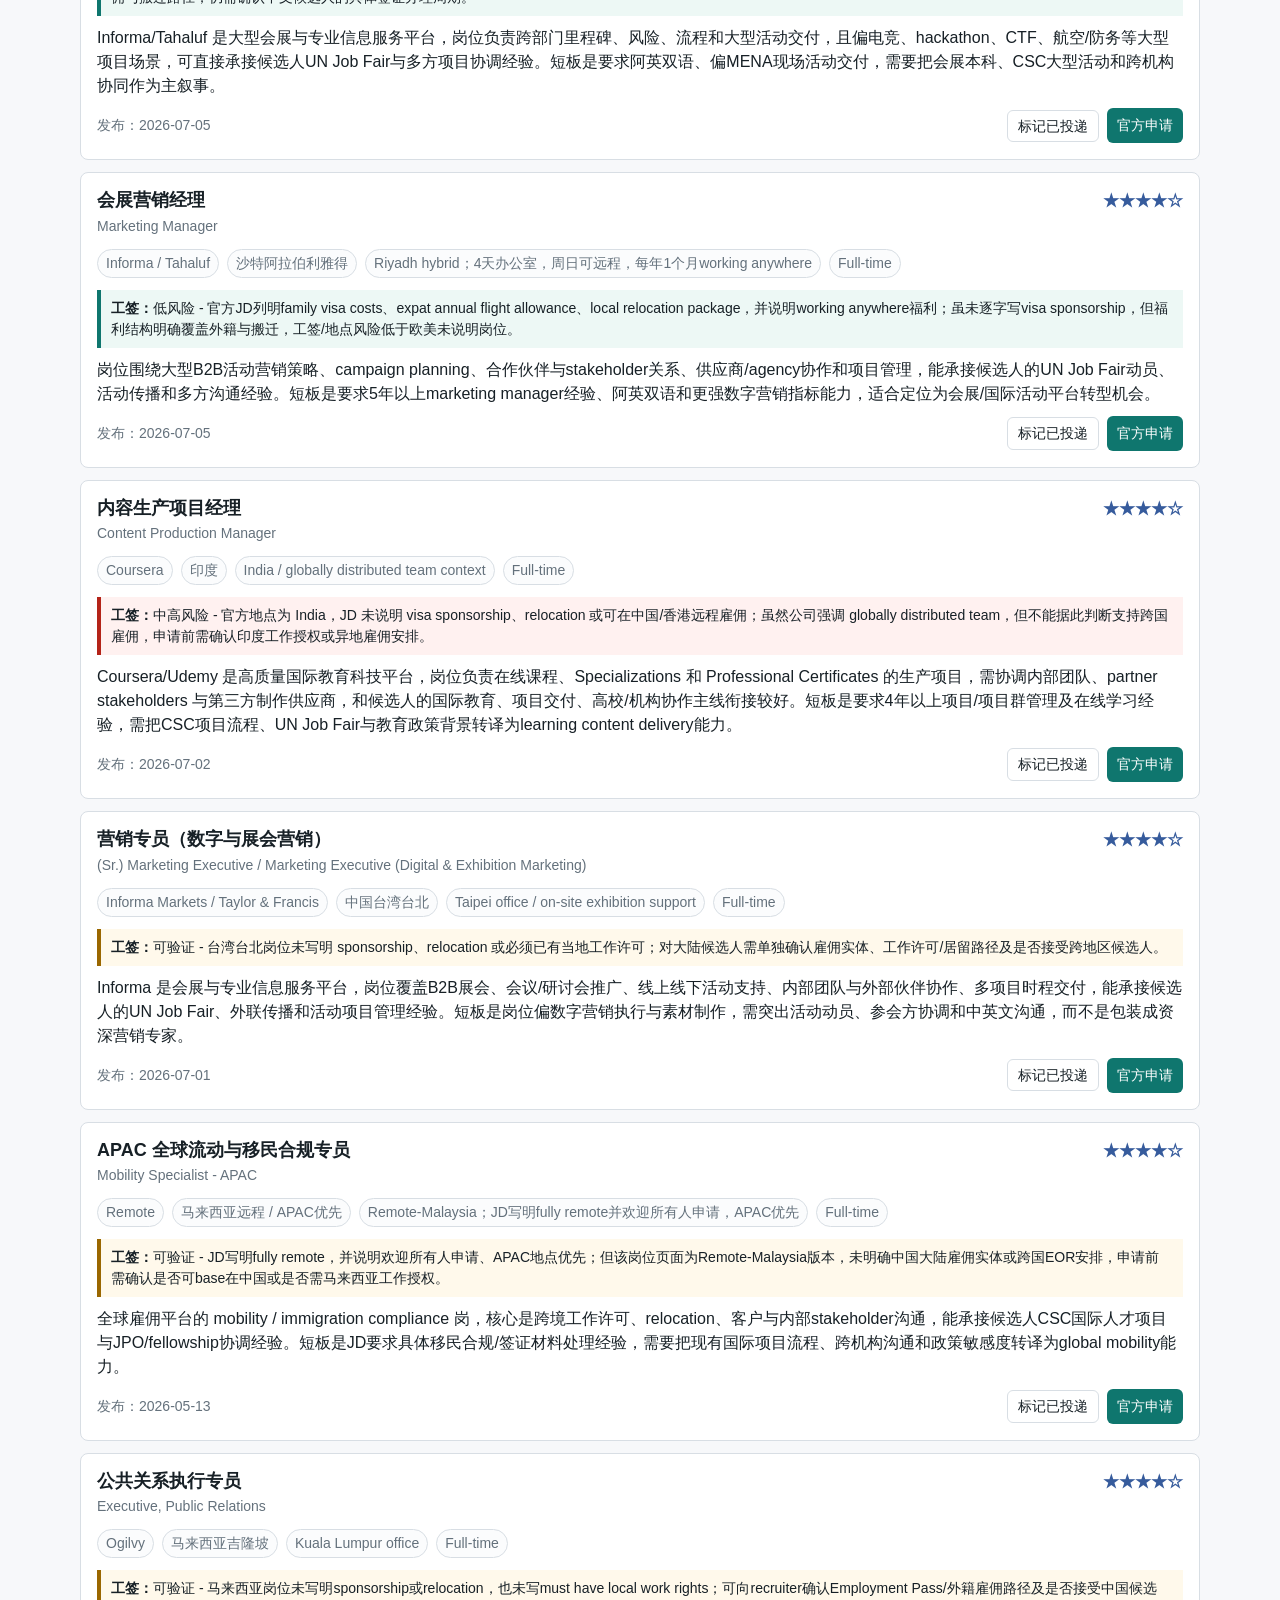
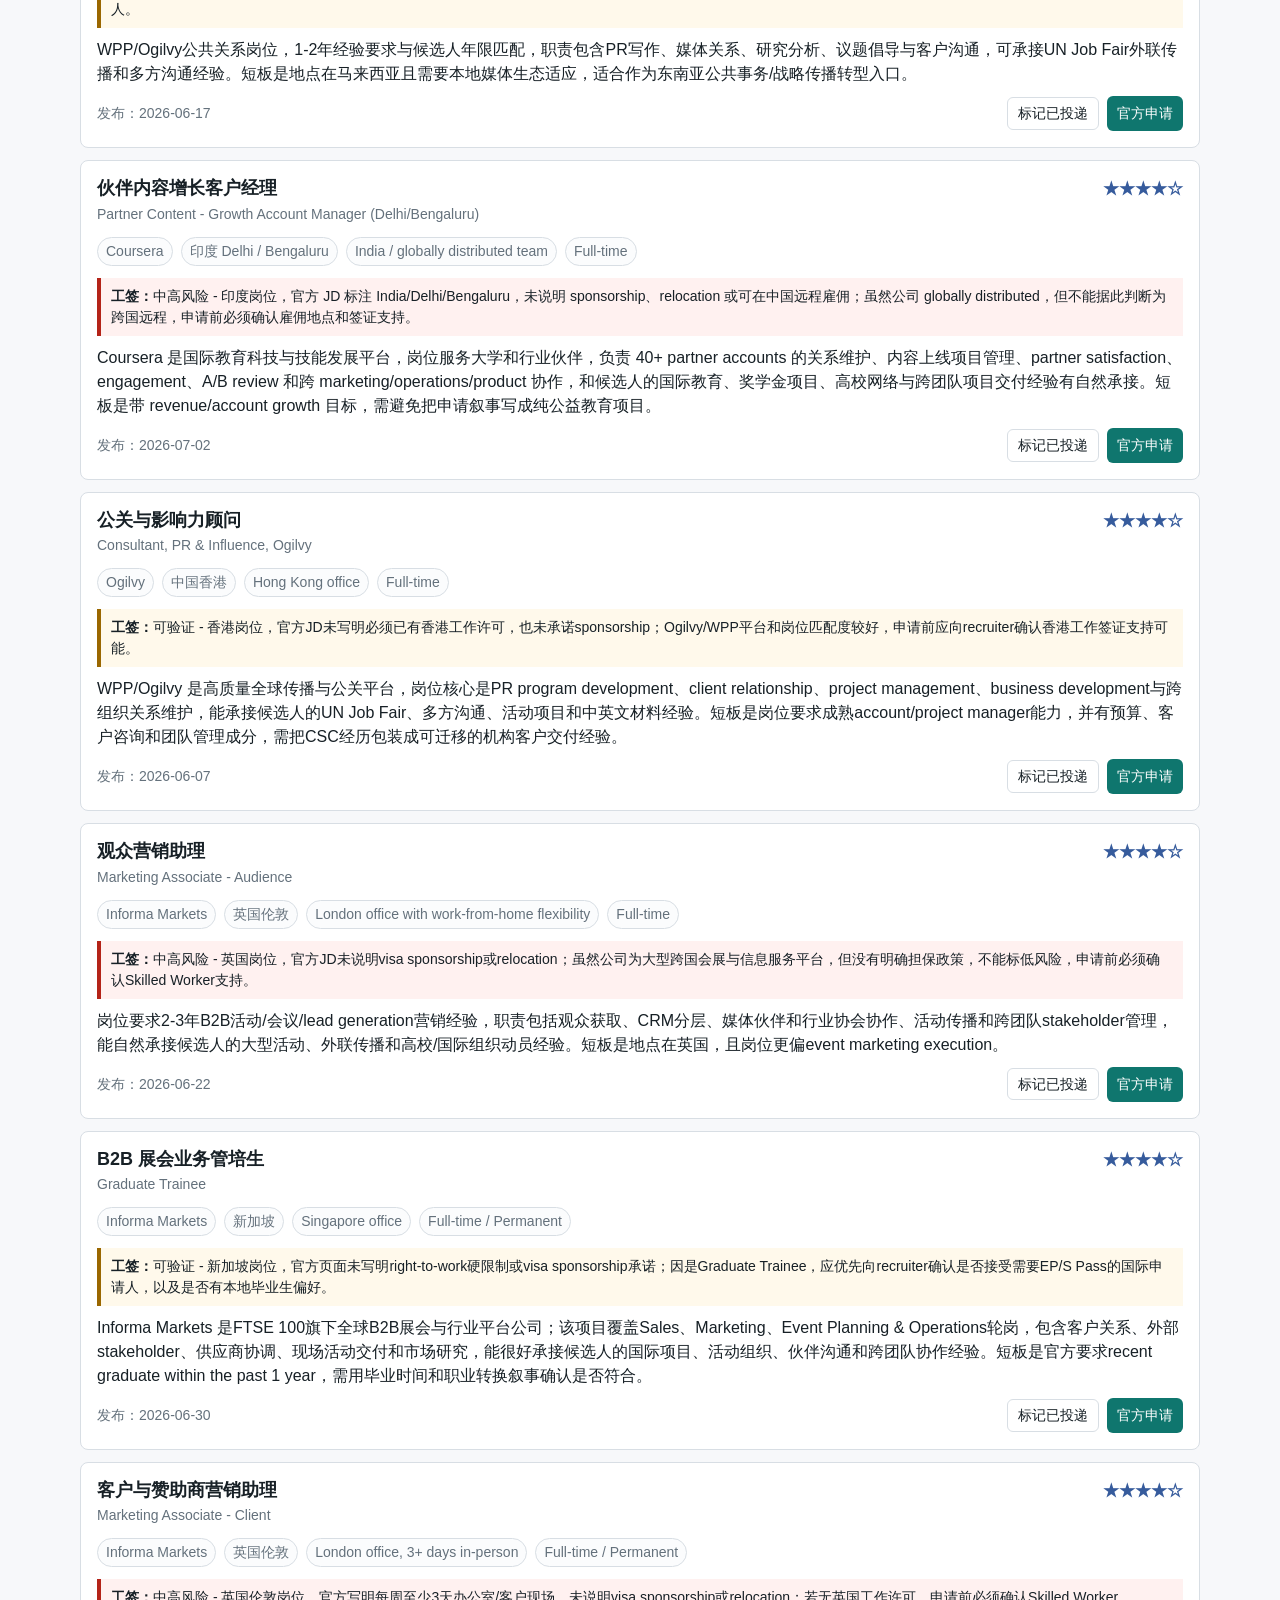
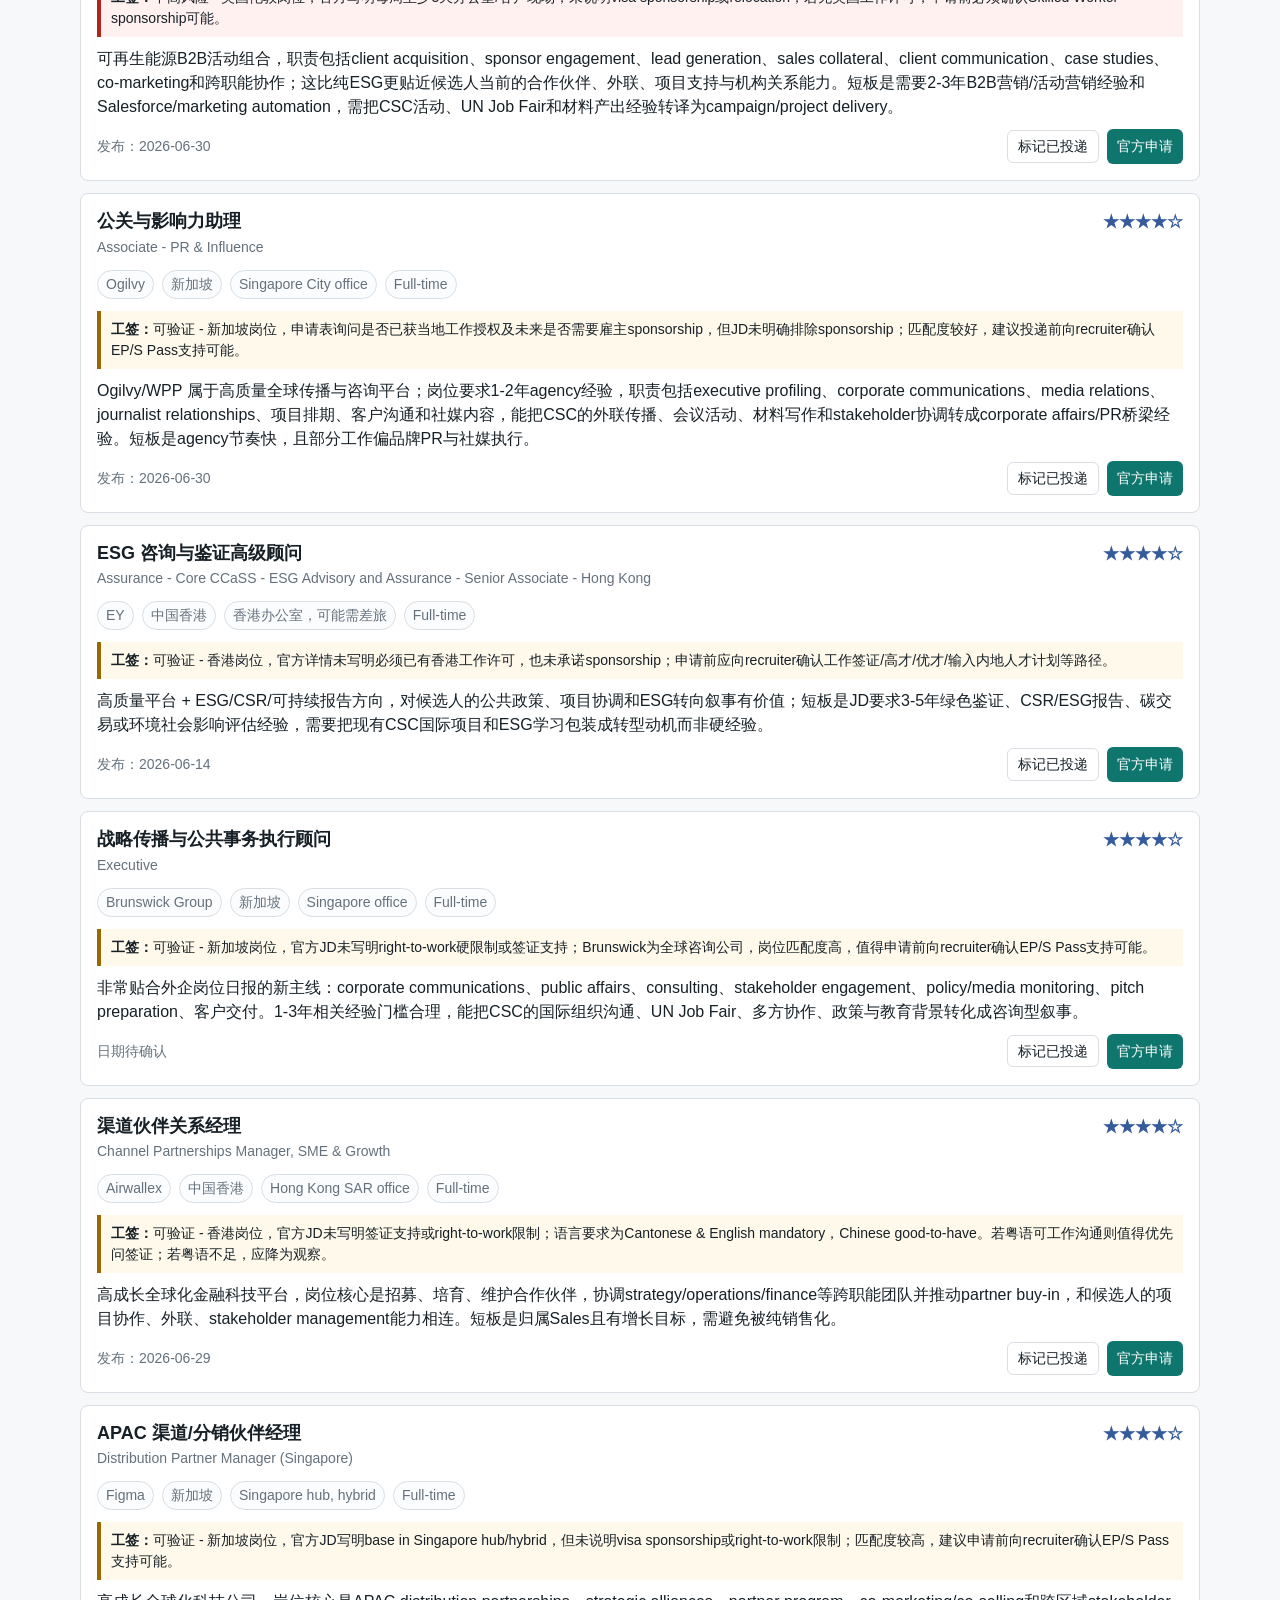
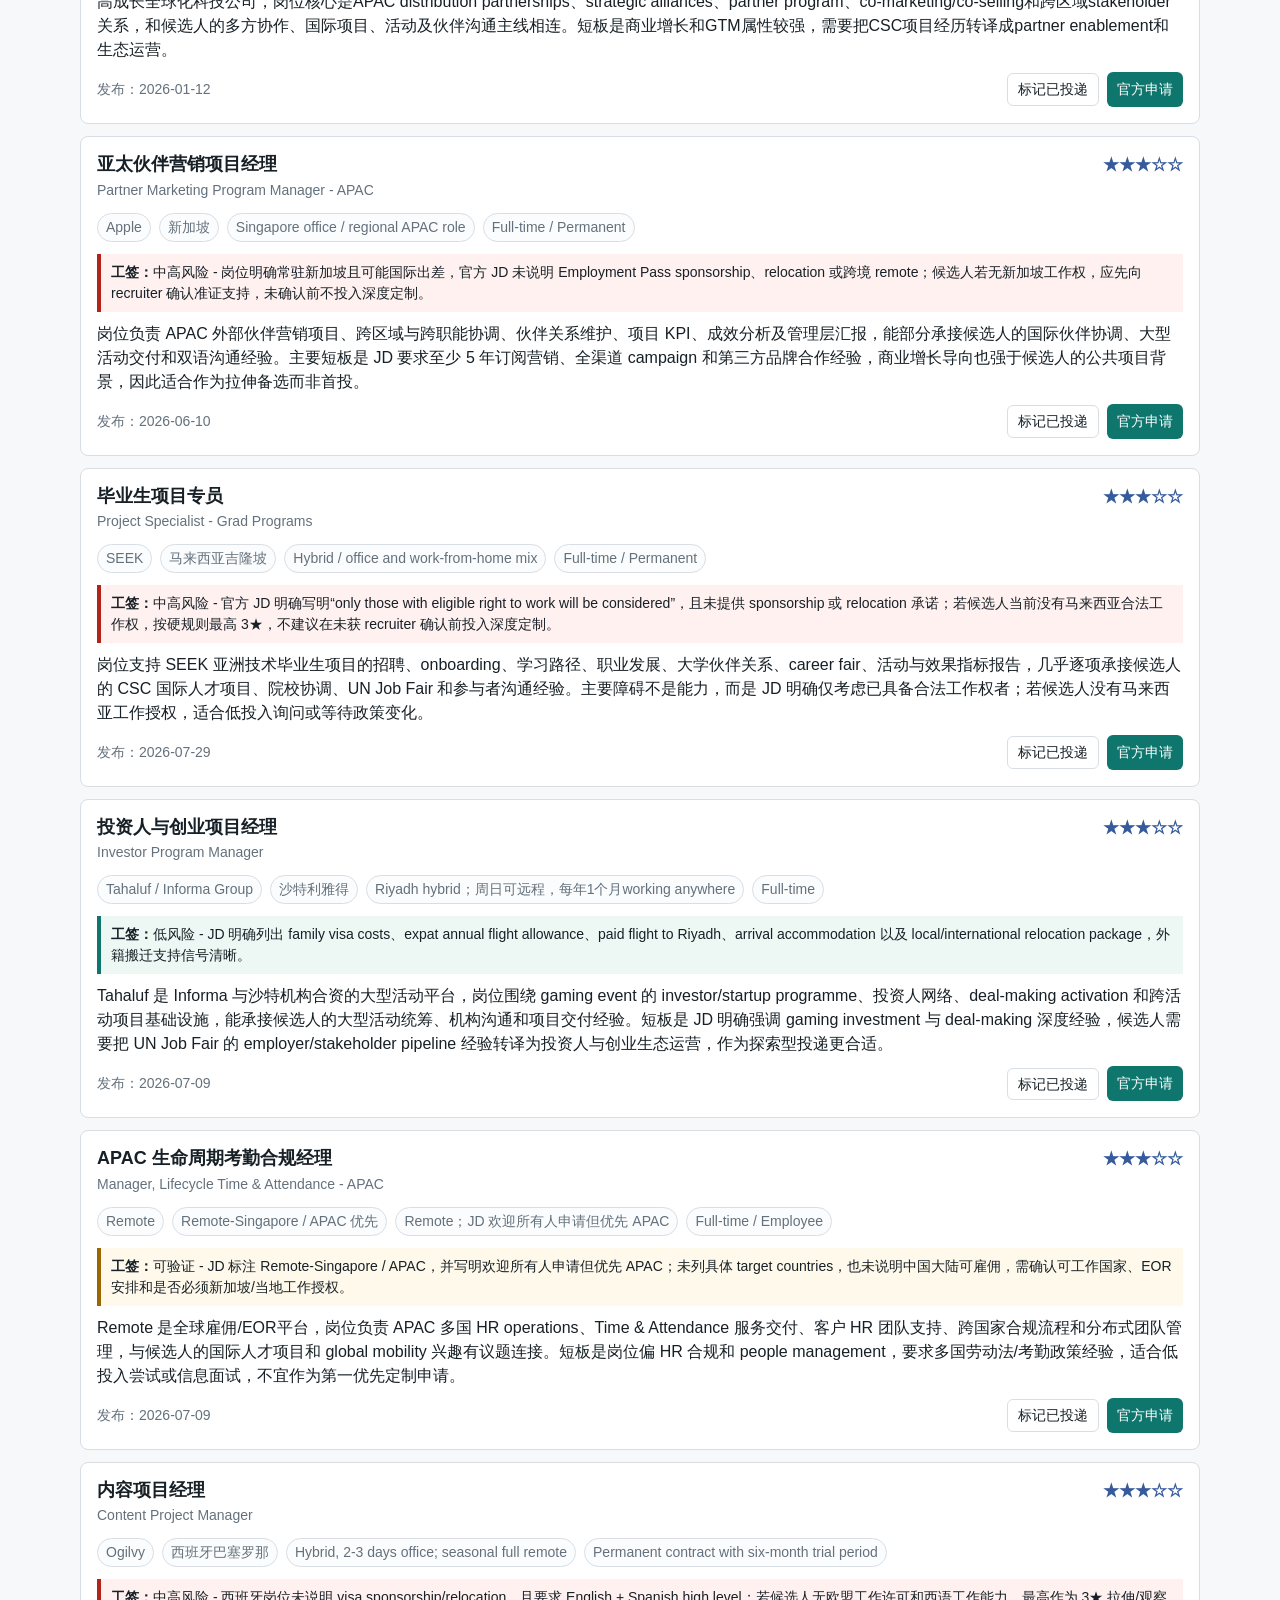
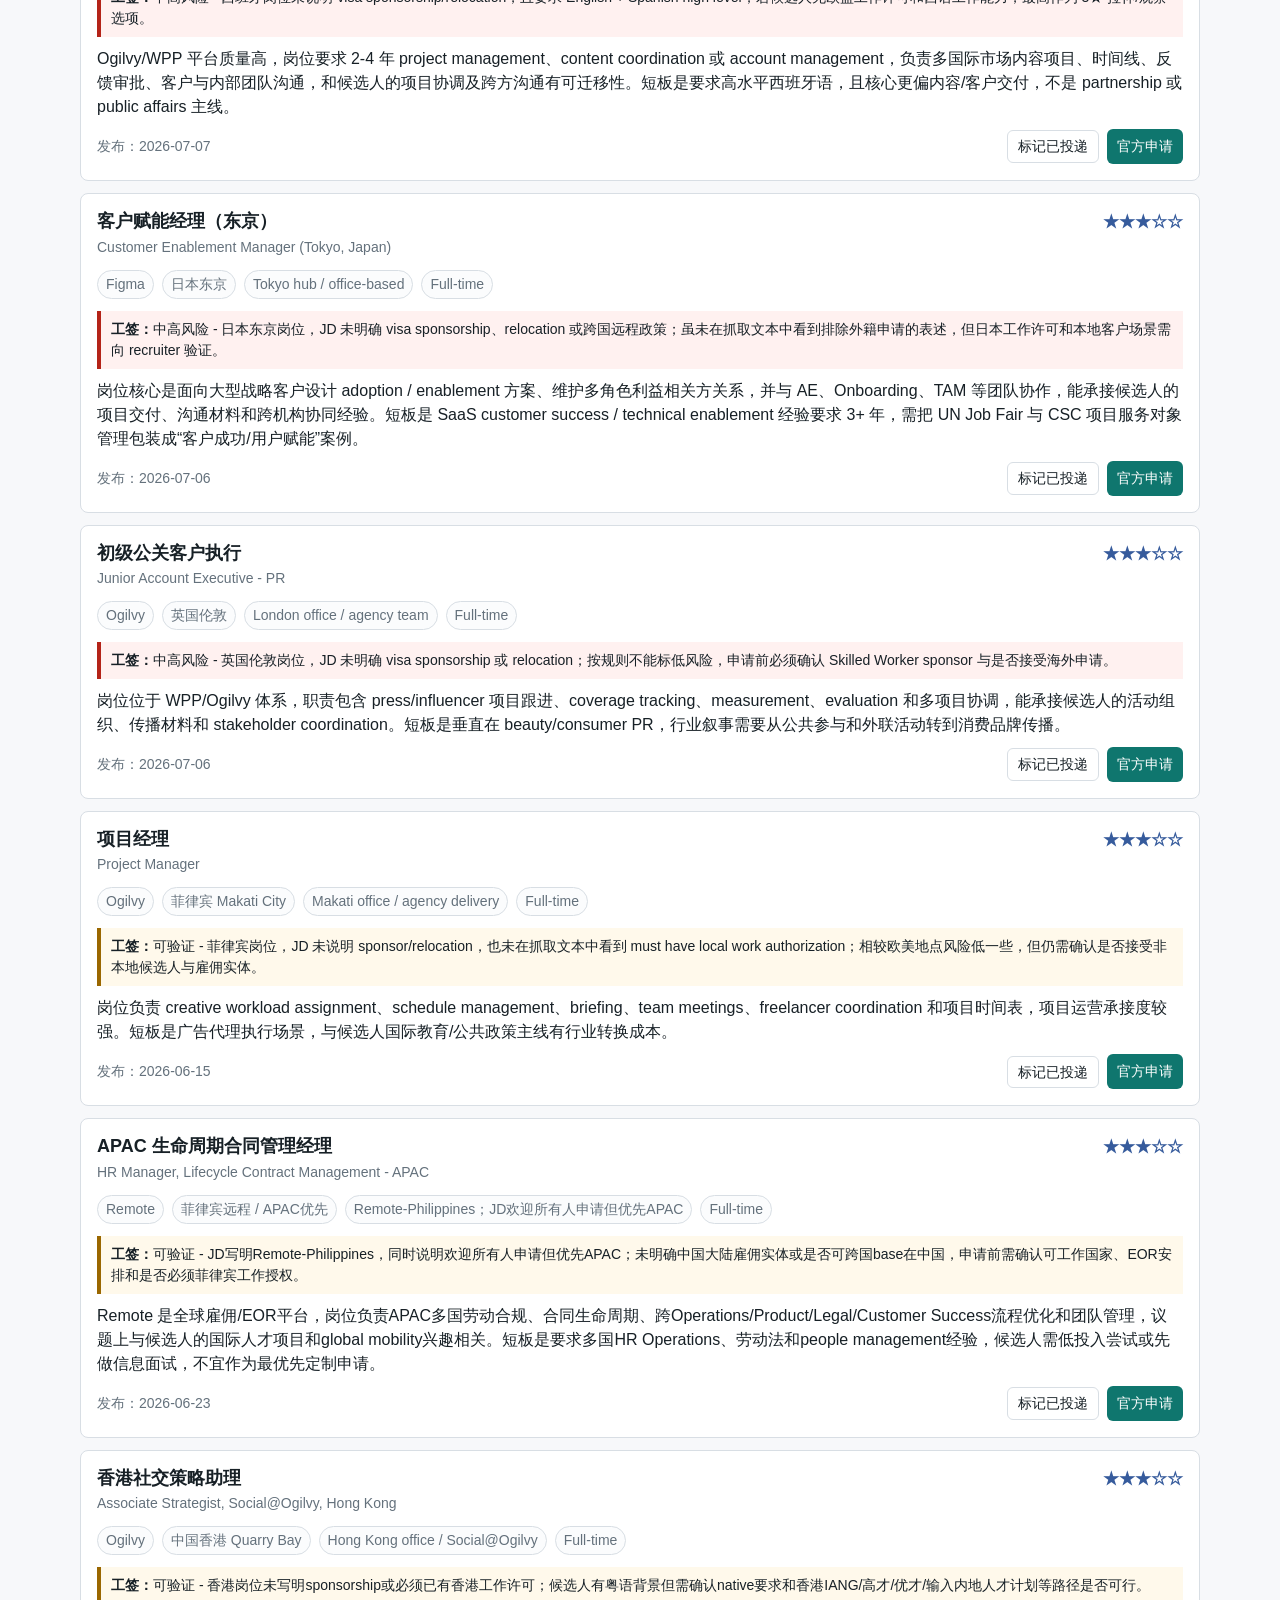
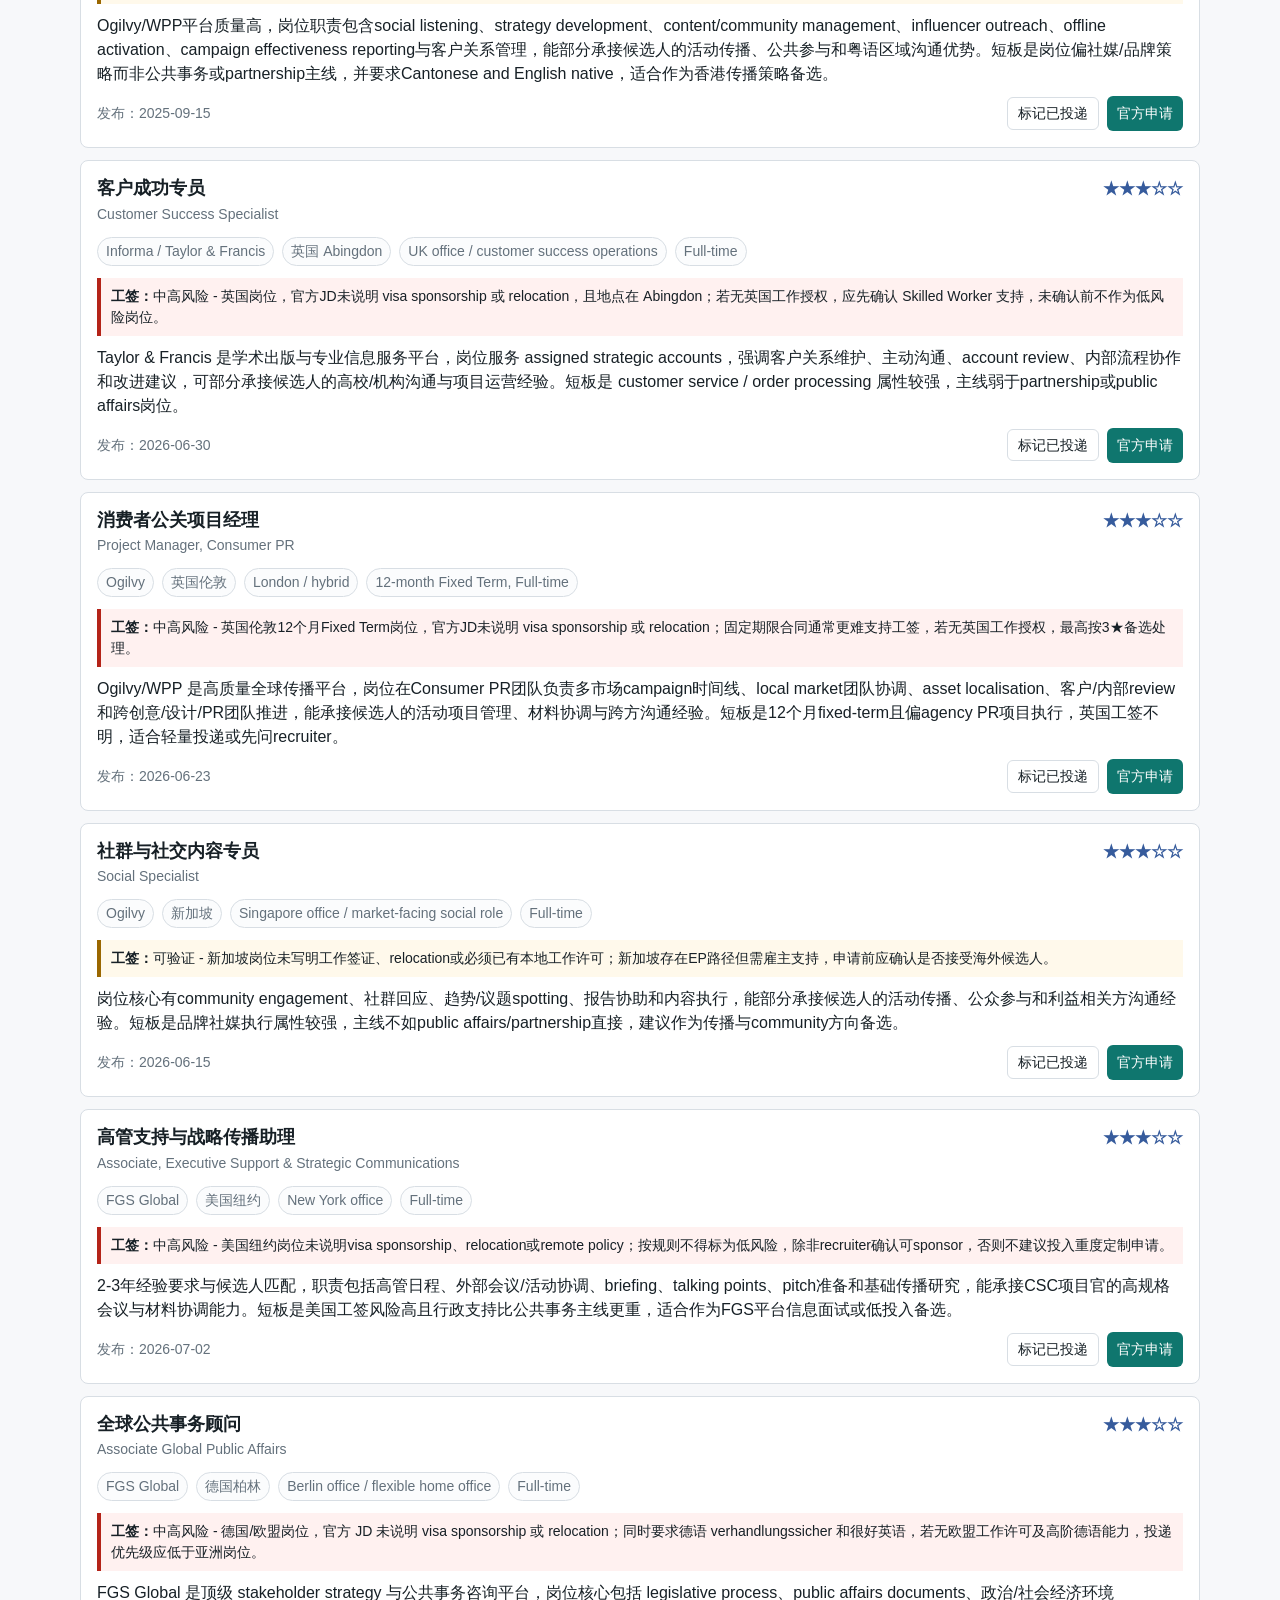
==== commit 16b7cfb5: "Update foreign jobs report for 2026-08-03" ====
--- a/foreign-jobs/index.html
+++ b/foreign-jobs/index.html
@@ -223,10 +223,10 @@
       <h1>高质量外企岗位日报</h1>
       <p class="subtitle">按候选人画像筛选跨国公司正式岗位，重点关注 partnership、public affairs、programme coordination、communications 与 sustainability/ESG，并逐条标注工签和地点风险。</p>
       <div class="stats">
-        <div class="stat"><strong>66</strong>累计岗位</div>
-        <div class="stat"><strong>65</strong>有效岗位</div>
+        <div class="stat"><strong>67</strong>累计岗位</div>
+        <div class="stat"><strong>66</strong>有效岗位</div>
         <div class="stat"><strong id="applied-count">0</strong>已投递</div>
-        <div class="stat"><strong>2026-08-02</strong>最近更新</div>
+        <div class="stat"><strong>2026-08-03</strong>最近更新</div>
       </div>
     </div>
   </header>
@@ -1152,6 +1152,33 @@
       </div>
     </article>
 
+    <article class="job-card" data-job-id="APPLE-SG-APAC-PARTNER-MARKETING-PM-200667579">
+      <div class="job-topline">
+        <div>
+          <h2>亚太伙伴营销项目经理</h2>
+          <div class="title-en">Partner Marketing Program Manager - APAC</div>
+        </div>
+        <div class="stars" aria-label="3 stars">★★★☆☆</div>
+      </div>
+      <div class="meta">
+        <span>Apple</span>
+        <span>新加坡</span>
+        <span>Singapore office / regional APAC role</span>
+        <span>Full-time / Permanent</span>
+      </div>
+      <div class="risk high">
+        <strong>工签：</strong>中高风险 - 岗位明确常驻新加坡且可能国际出差，官方 JD 未说明 Employment Pass sponsorship、relocation 或跨境 remote；候选人若无新加坡工作权，应先向 recruiter 确认准证支持，未确认前不投入深度定制。
+      </div>
+      <p>岗位负责 APAC 外部伙伴营销项目、跨区域与跨职能协调、伙伴关系维护、项目 KPI、成效分析及管理层汇报，能部分承接候选人的国际伙伴协调、大型活动交付和双语沟通经验。主要短板是 JD 要求至少 5 年订阅营销、全渠道 campaign 和第三方品牌合作经验，商业增长导向也强于候选人的公共项目背景，因此适合作为拉伸备选而非首投。</p>
+      <div class="card-footer">
+        <span>发布：2026-06-10</span>
+        <div class="footer-actions">
+          <button class="applied-toggle" type="button" data-job-id="APPLE-SG-APAC-PARTNER-MARKETING-PM-200667579" aria-pressed="false">标记已投递</button>
+          <a class="apply" href="https://jobs.apple.com/en-sg/details/200667579-3278/partner-marketing-program-manager-apac" target="_blank" rel="noreferrer">官方申请</a>
+        </div>
+      </div>
+    </article>
+
     <article class="job-card" data-job-id="SEEK-MY-GRAD-PROGRAMS-SPECIALIST-744000140418143">
       <div class="job-topline">
         <div>
@@ -2906,6 +2933,33 @@
         <div class="footer-actions">
           <button class="applied-toggle" type="button" data-job-id="FIGMA-SG-DISTRIBUTION-PARTNER-MANAGER-5756184004" aria-pressed="false">标记已投递</button>
           <a class="apply" href="https://boards.greenhouse.io/figma/jobs/5756184004?gh_jid=5756184004" target="_blank" rel="noreferrer">官方申请</a>
+        </div>
+      </div>
+    </article>
+
+    <article class="job-card" data-job-id="APPLE-SG-APAC-PARTNER-MARKETING-PM-200667579">
+      <div class="job-topline">
+        <div>
+          <h2>亚太伙伴营销项目经理</h2>
+          <div class="title-en">Partner Marketing Program Manager - APAC</div>
+        </div>
+        <div class="stars" aria-label="3 stars">★★★☆☆</div>
+      </div>
+      <div class="meta">
+        <span>Apple</span>
+        <span>新加坡</span>
+        <span>Singapore office / regional APAC role</span>
+        <span>Full-time / Permanent</span>
+      </div>
+      <div class="risk high">
+        <strong>工签：</strong>中高风险 - 岗位明确常驻新加坡且可能国际出差，官方 JD 未说明 Employment Pass sponsorship、relocation 或跨境 remote；候选人若无新加坡工作权，应先向 recruiter 确认准证支持，未确认前不投入深度定制。
+      </div>
+      <p>岗位负责 APAC 外部伙伴营销项目、跨区域与跨职能协调、伙伴关系维护、项目 KPI、成效分析及管理层汇报，能部分承接候选人的国际伙伴协调、大型活动交付和双语沟通经验。主要短板是 JD 要求至少 5 年订阅营销、全渠道 campaign 和第三方品牌合作经验，商业增长导向也强于候选人的公共项目背景，因此适合作为拉伸备选而非首投。</p>
+      <div class="card-footer">
+        <span>发布：2026-06-10</span>
+        <div class="footer-actions">
+          <button class="applied-toggle" type="button" data-job-id="APPLE-SG-APAC-PARTNER-MARKETING-PM-200667579" aria-pressed="false">标记已投递</button>
+          <a class="apply" href="https://jobs.apple.com/en-sg/details/200667579-3278/partner-marketing-program-manager-apac" target="_blank" rel="noreferrer">官方申请</a>
         </div>
       </div>
     </article>
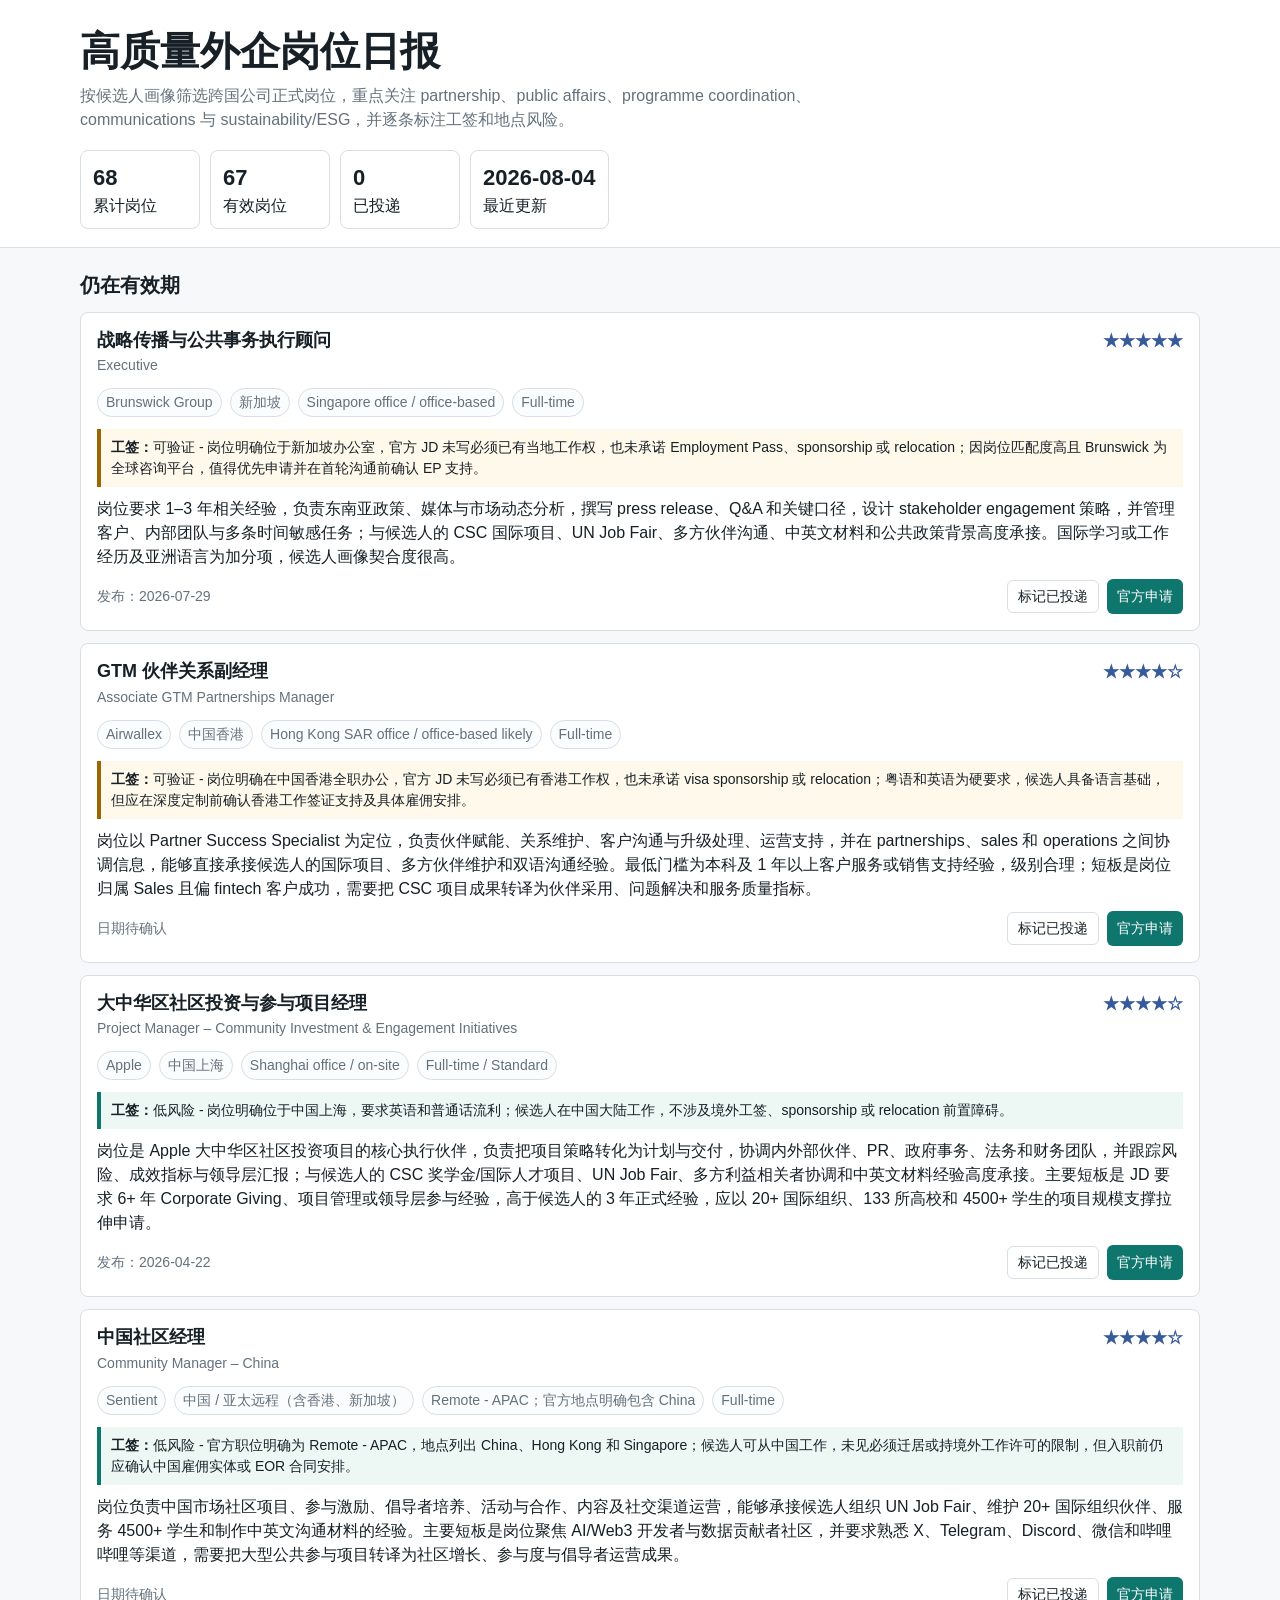
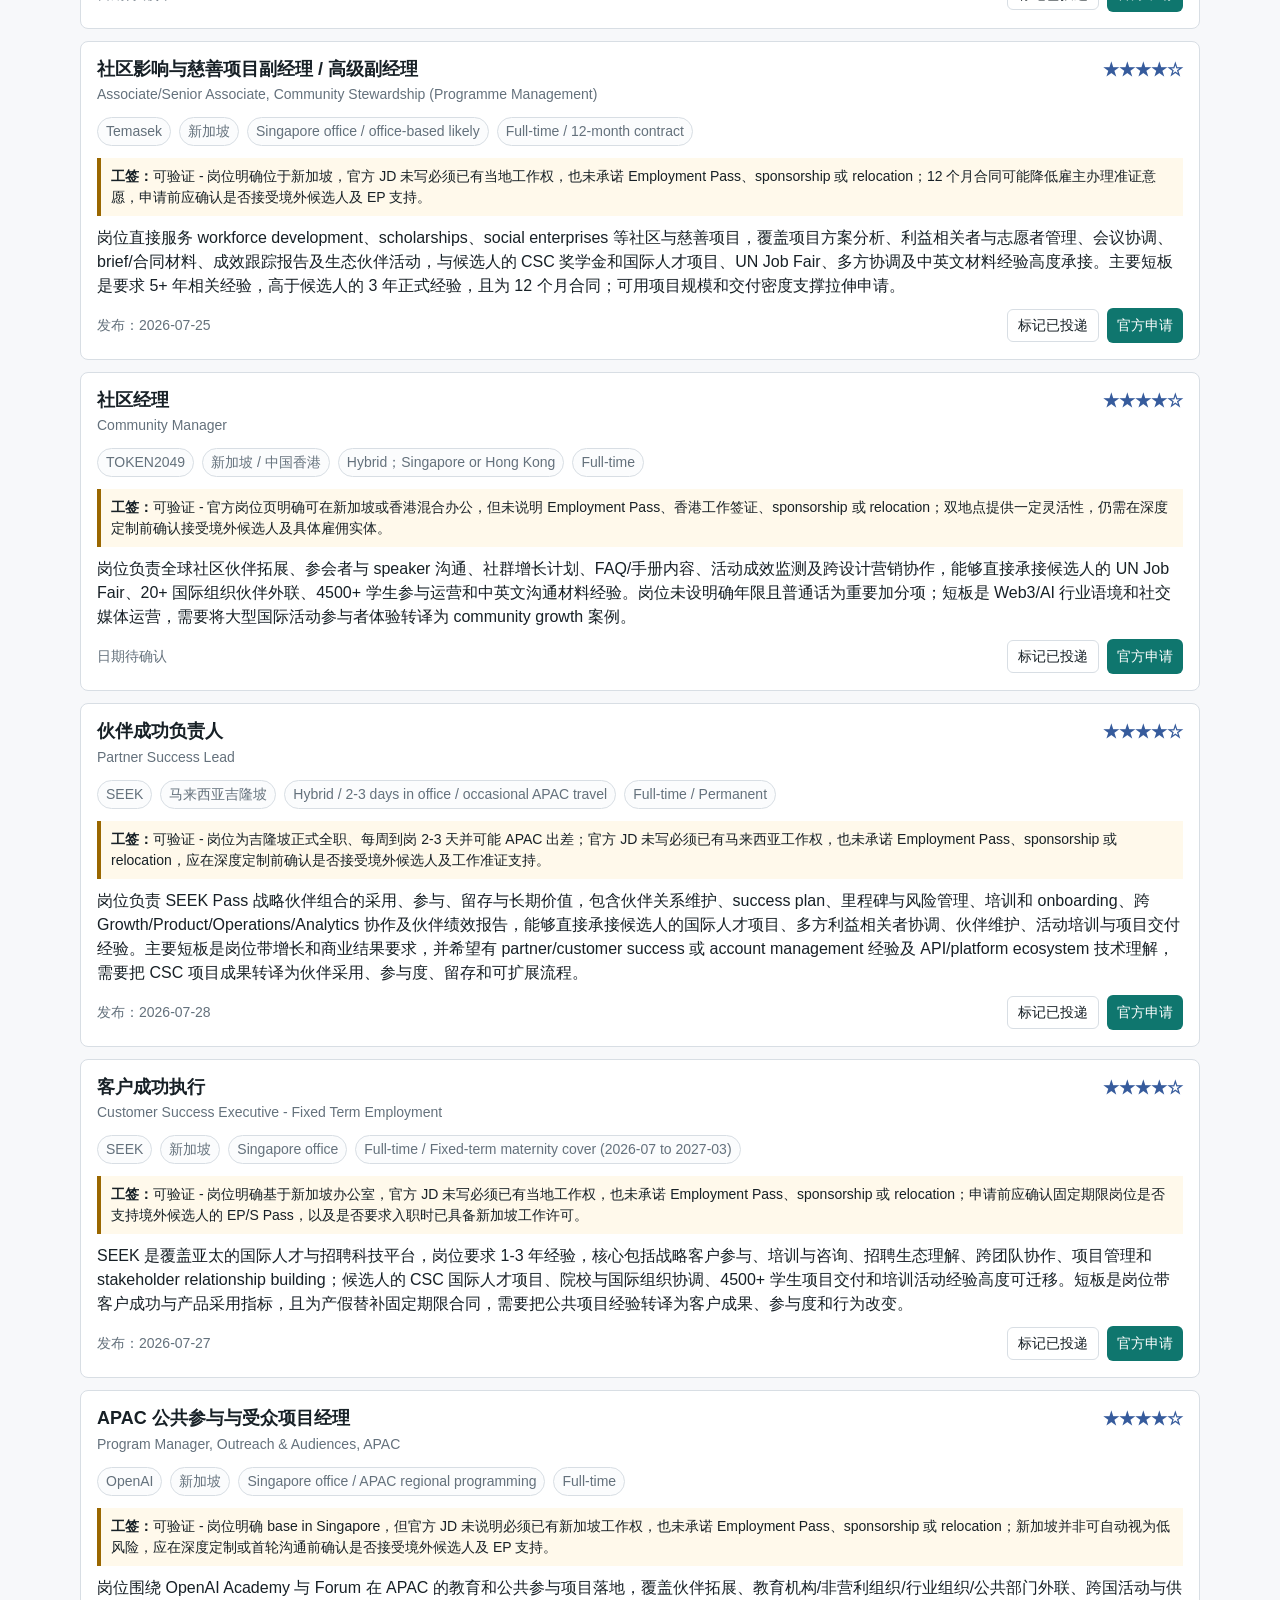
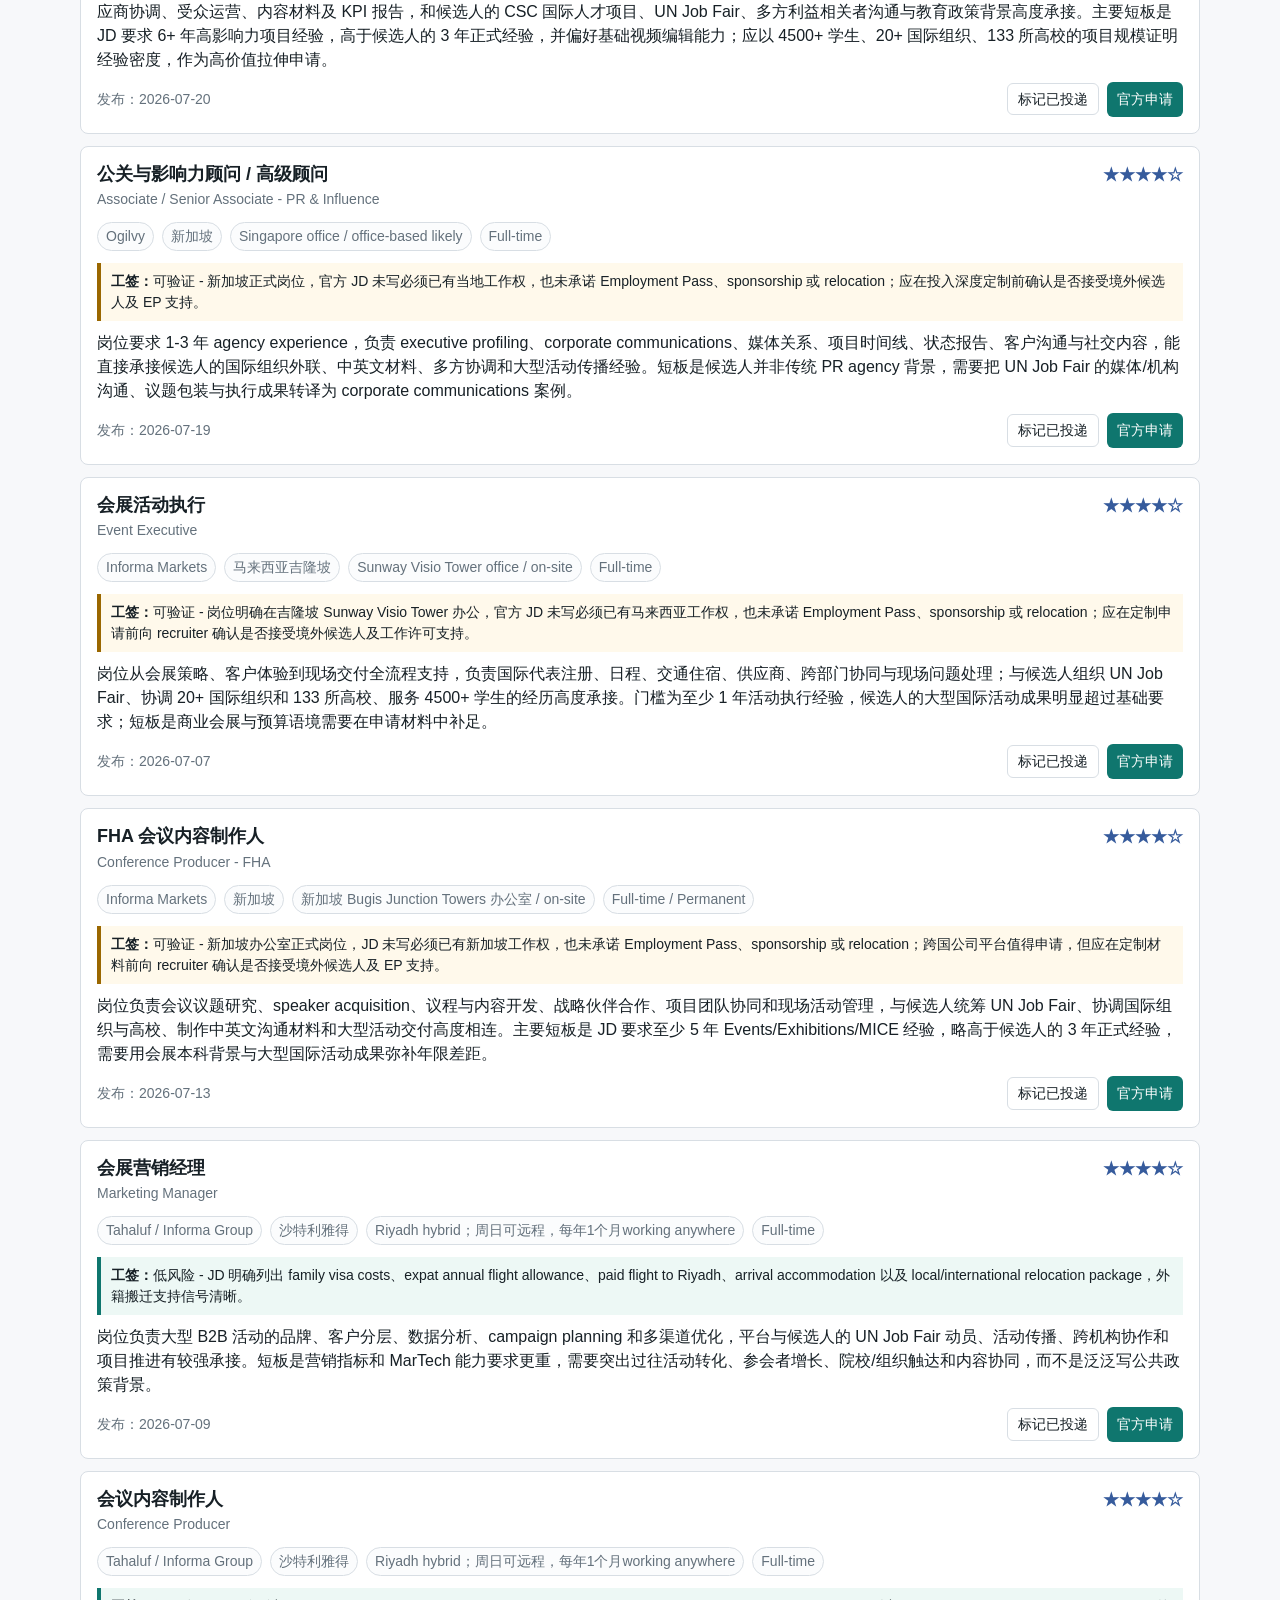
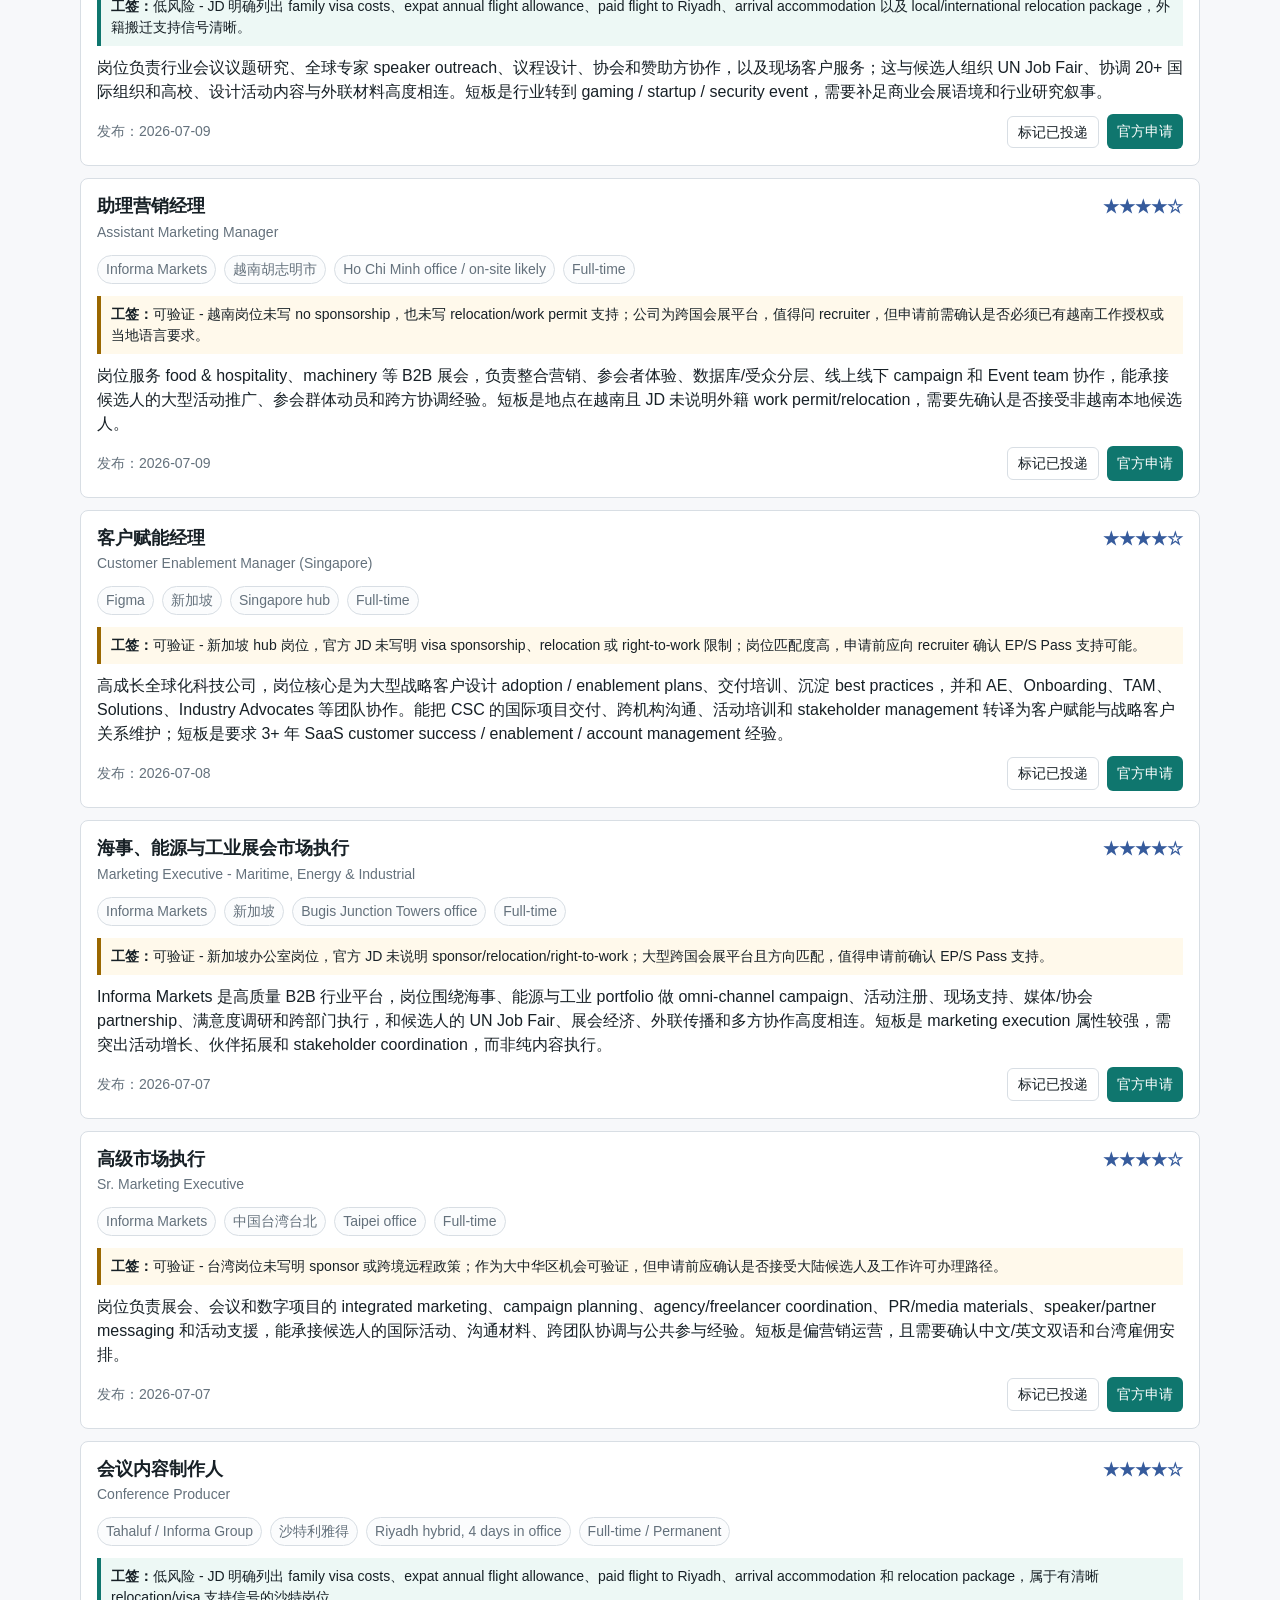
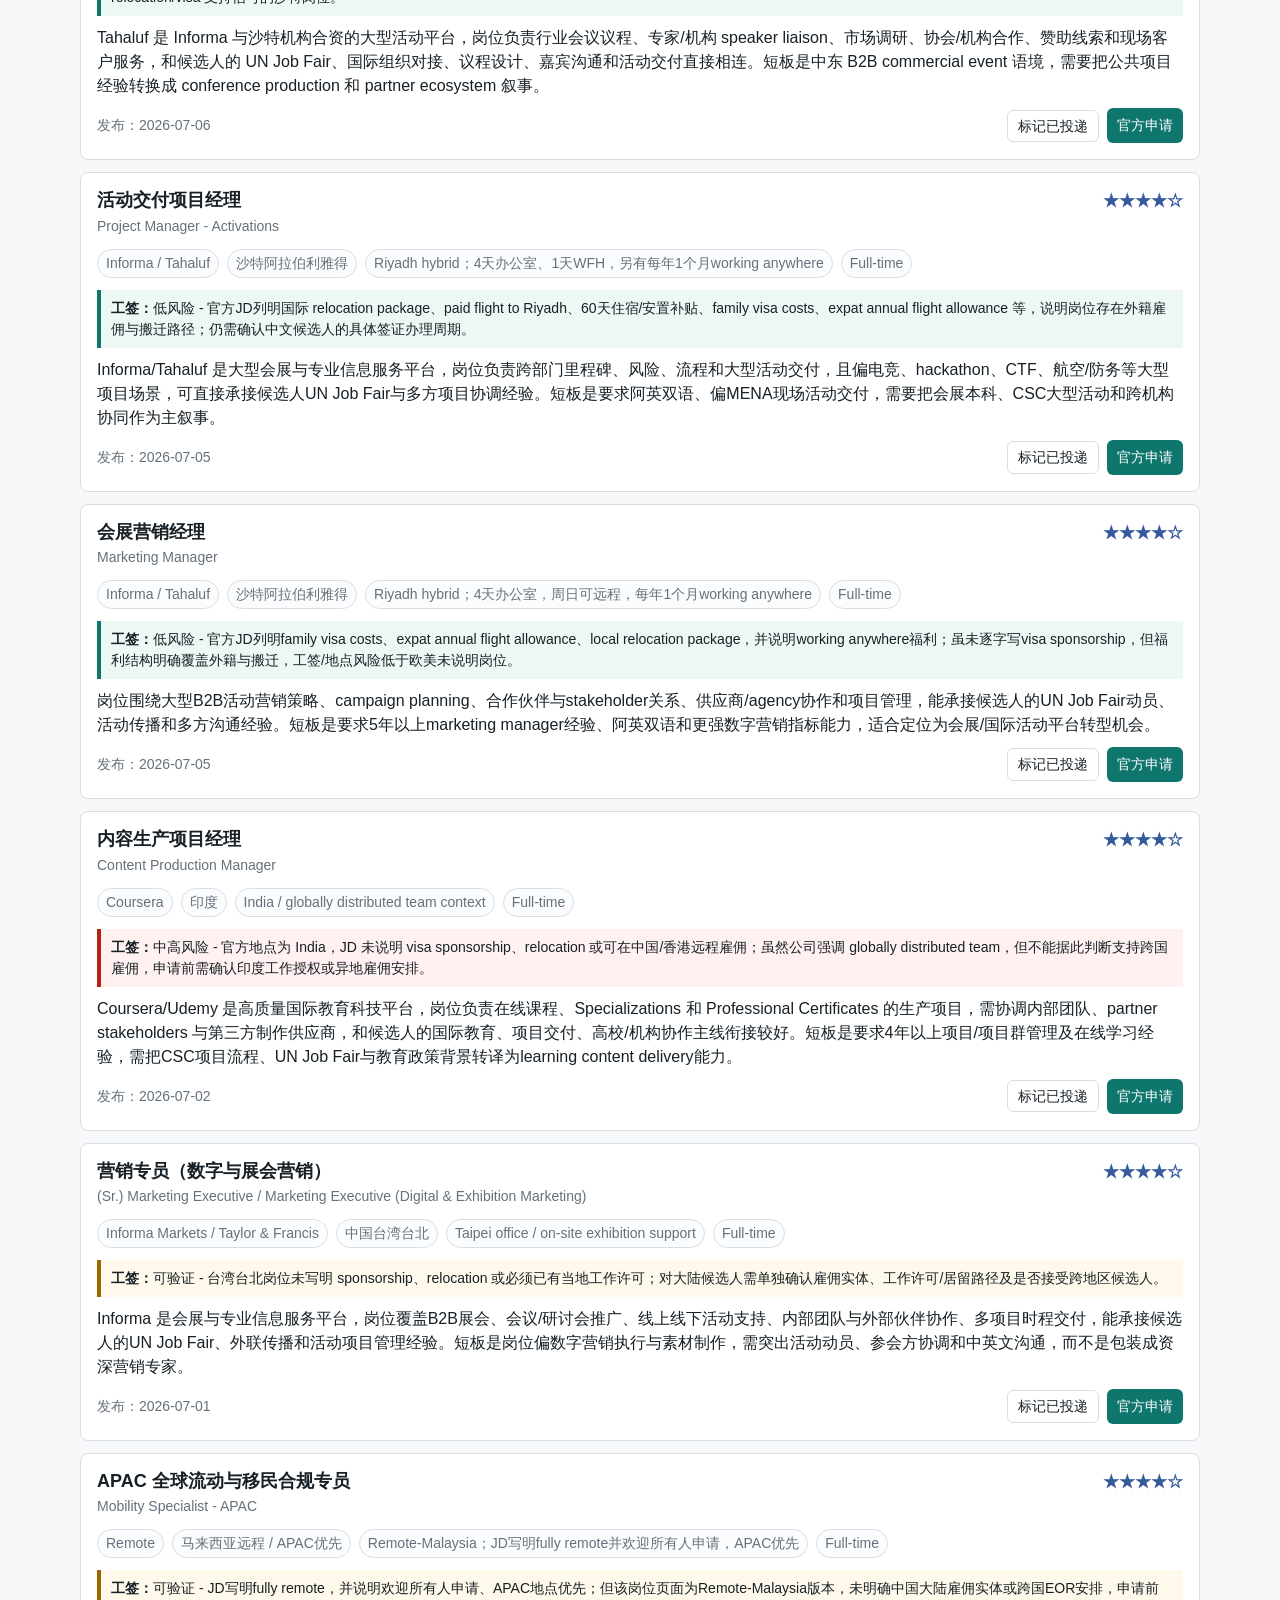
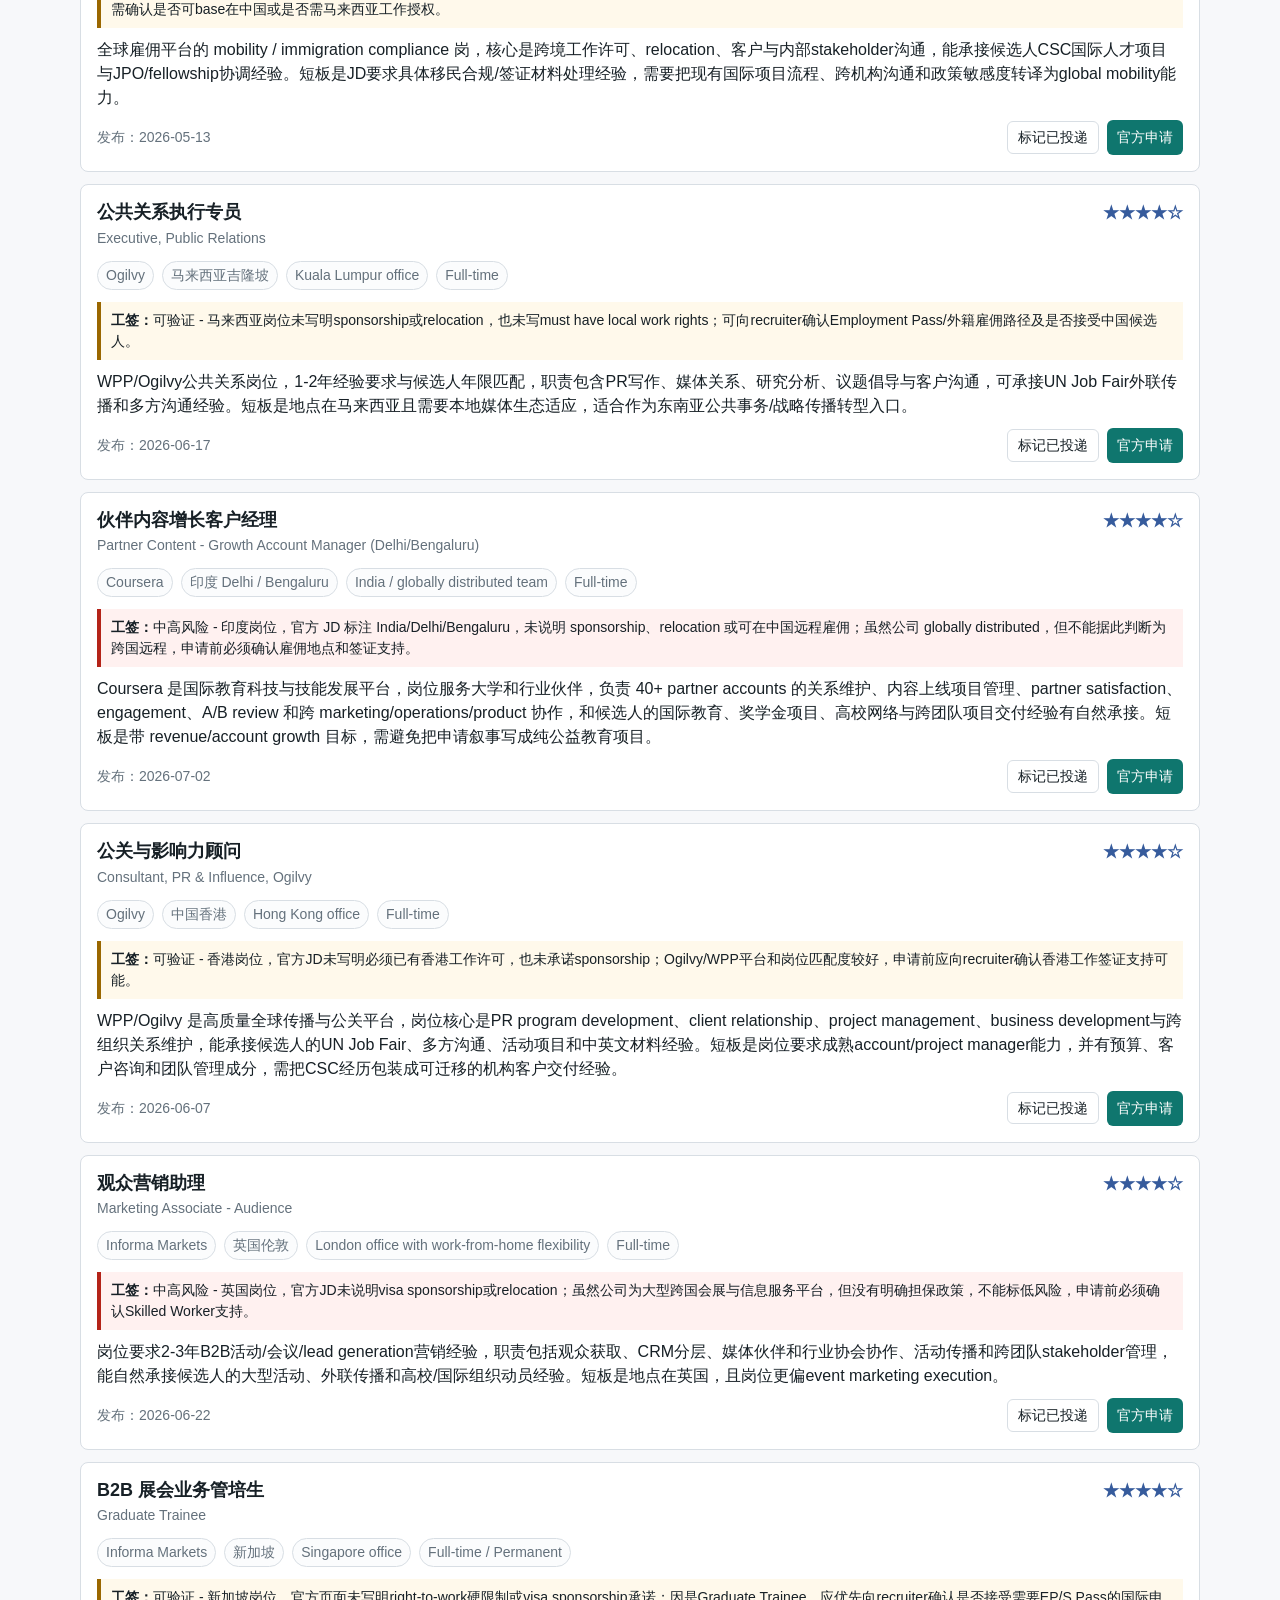
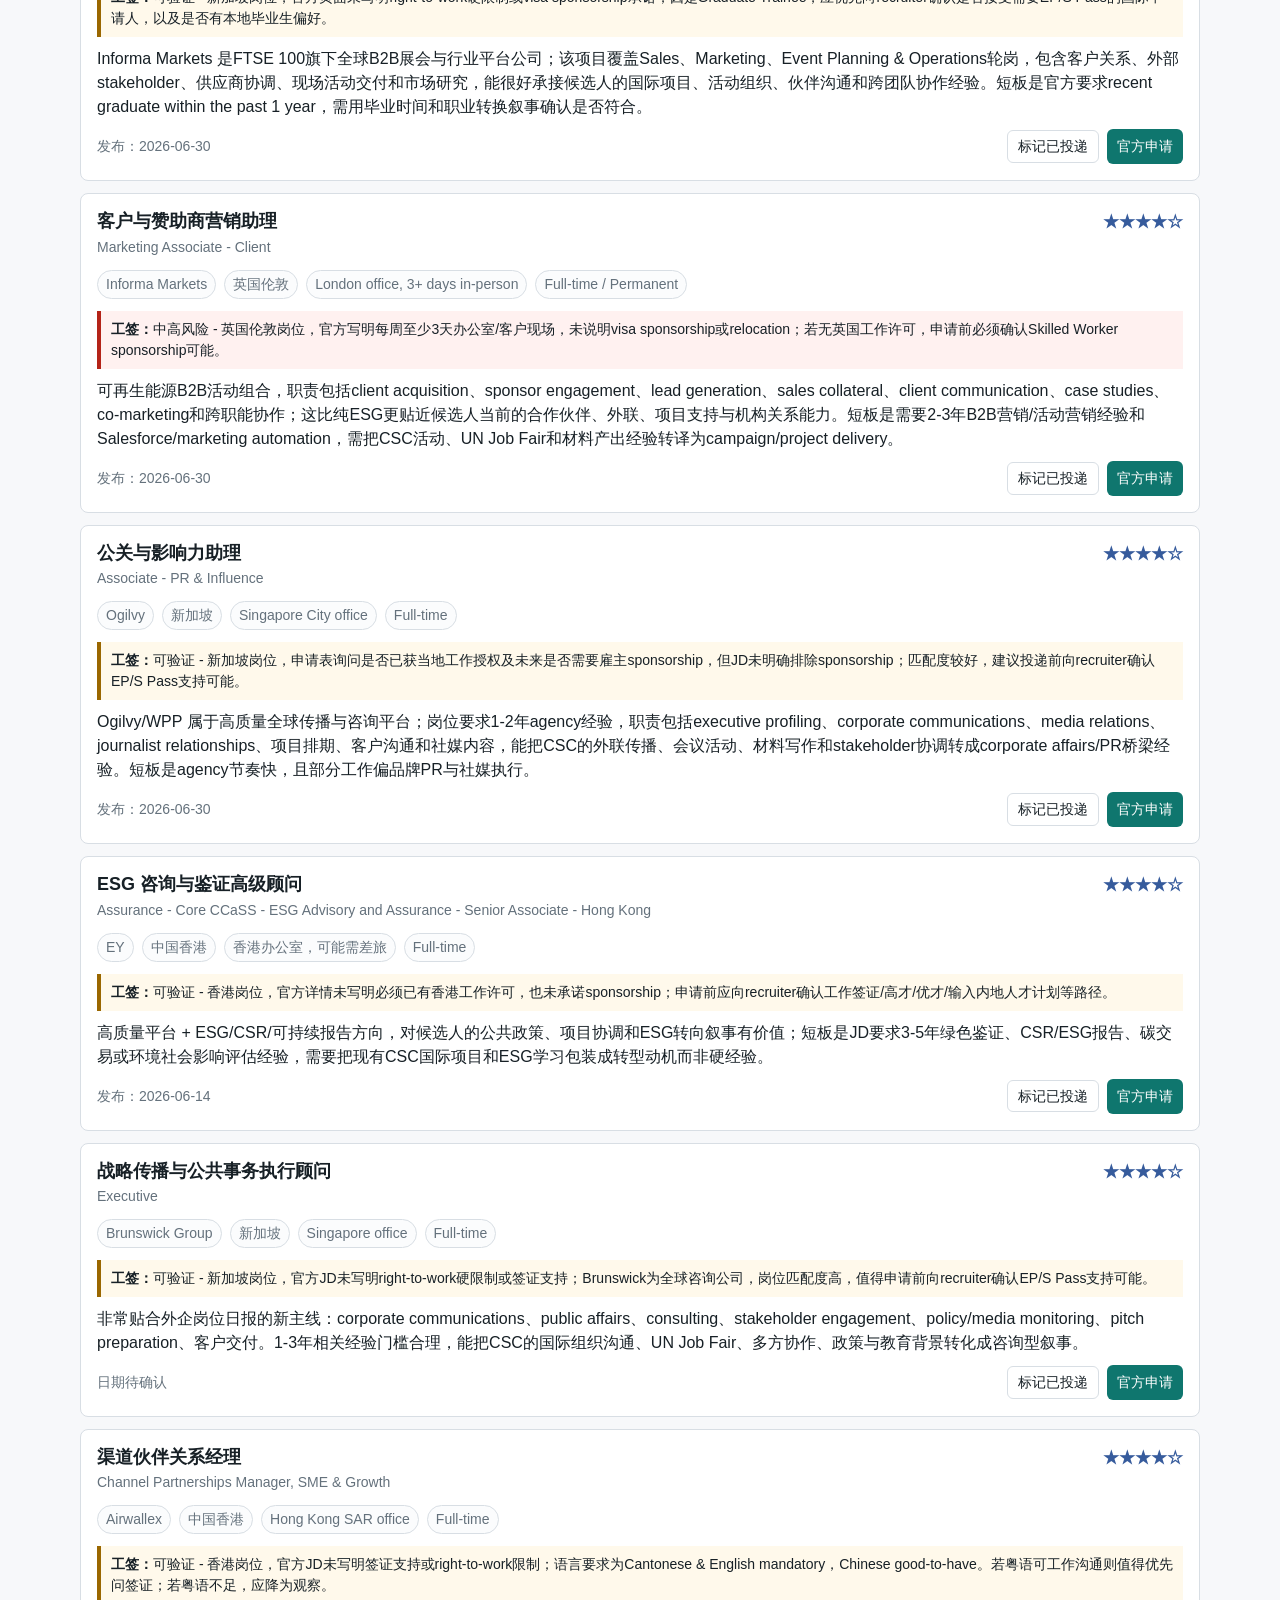
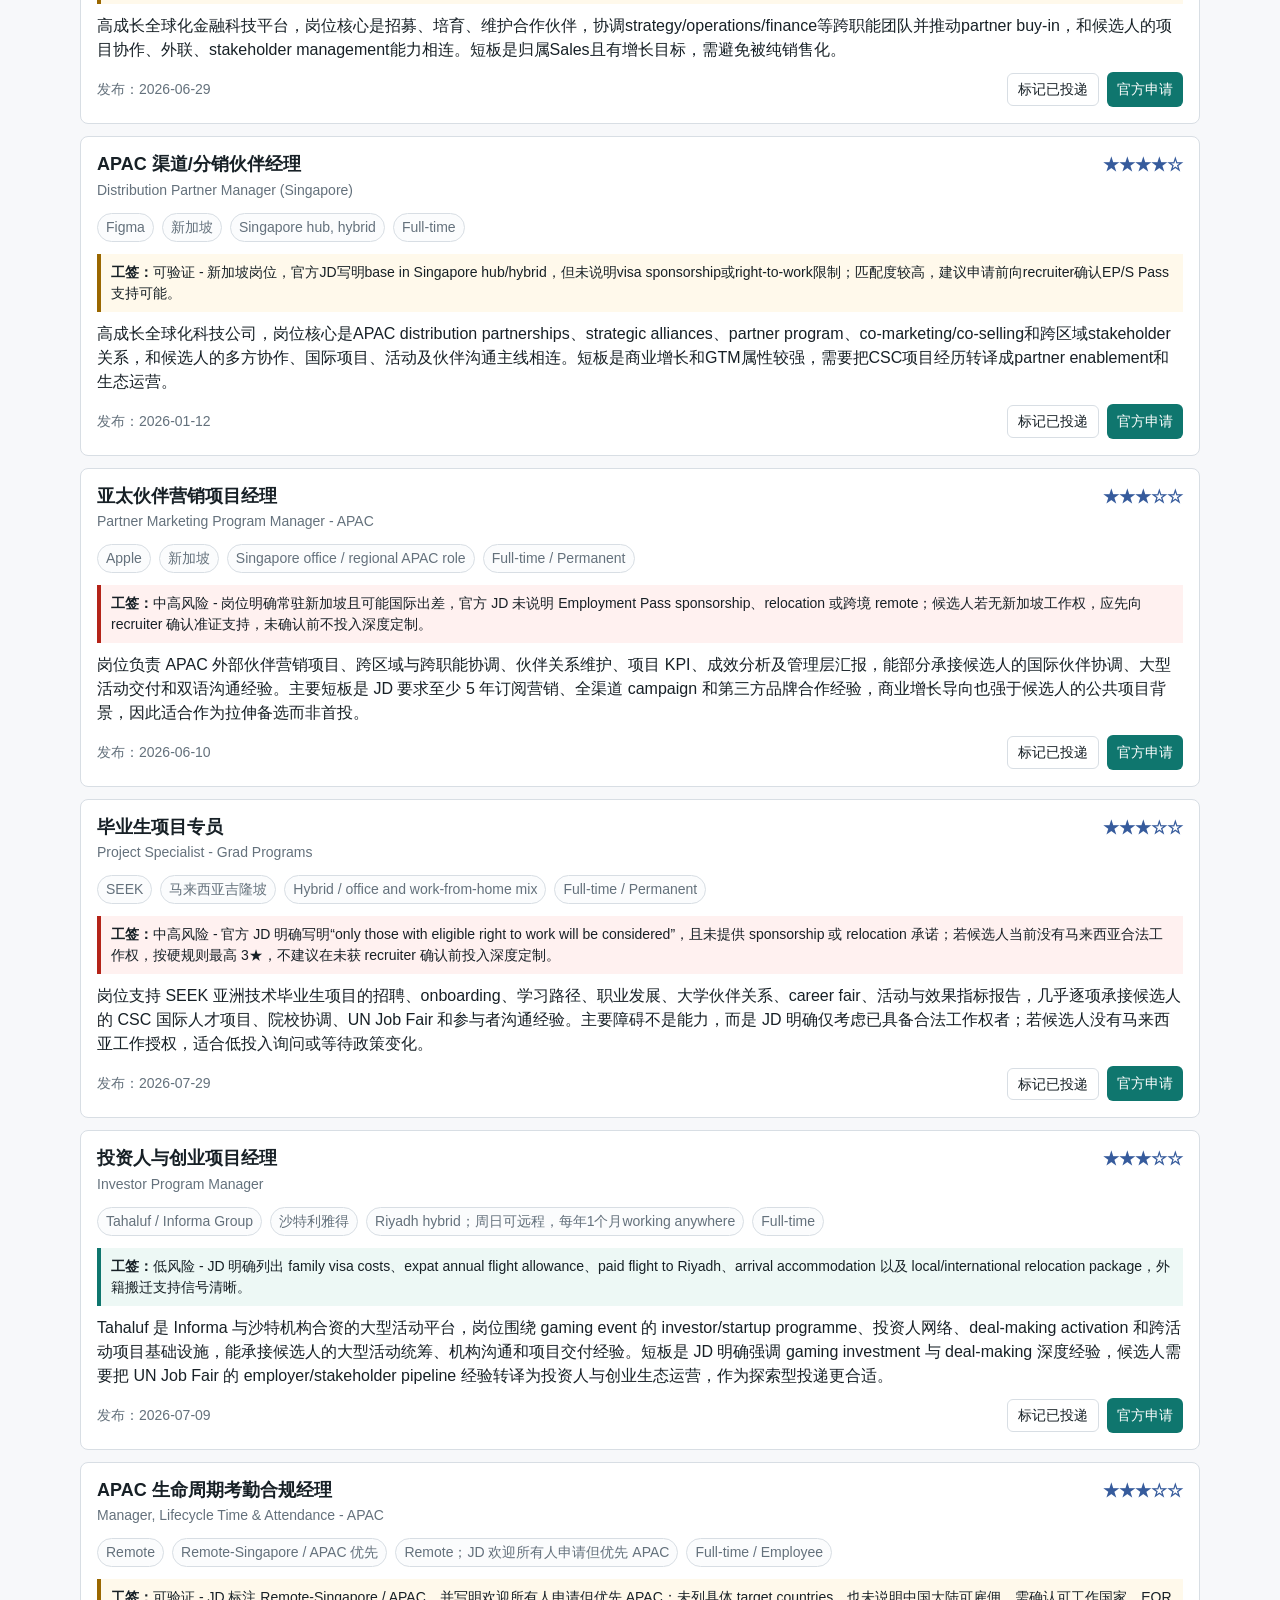
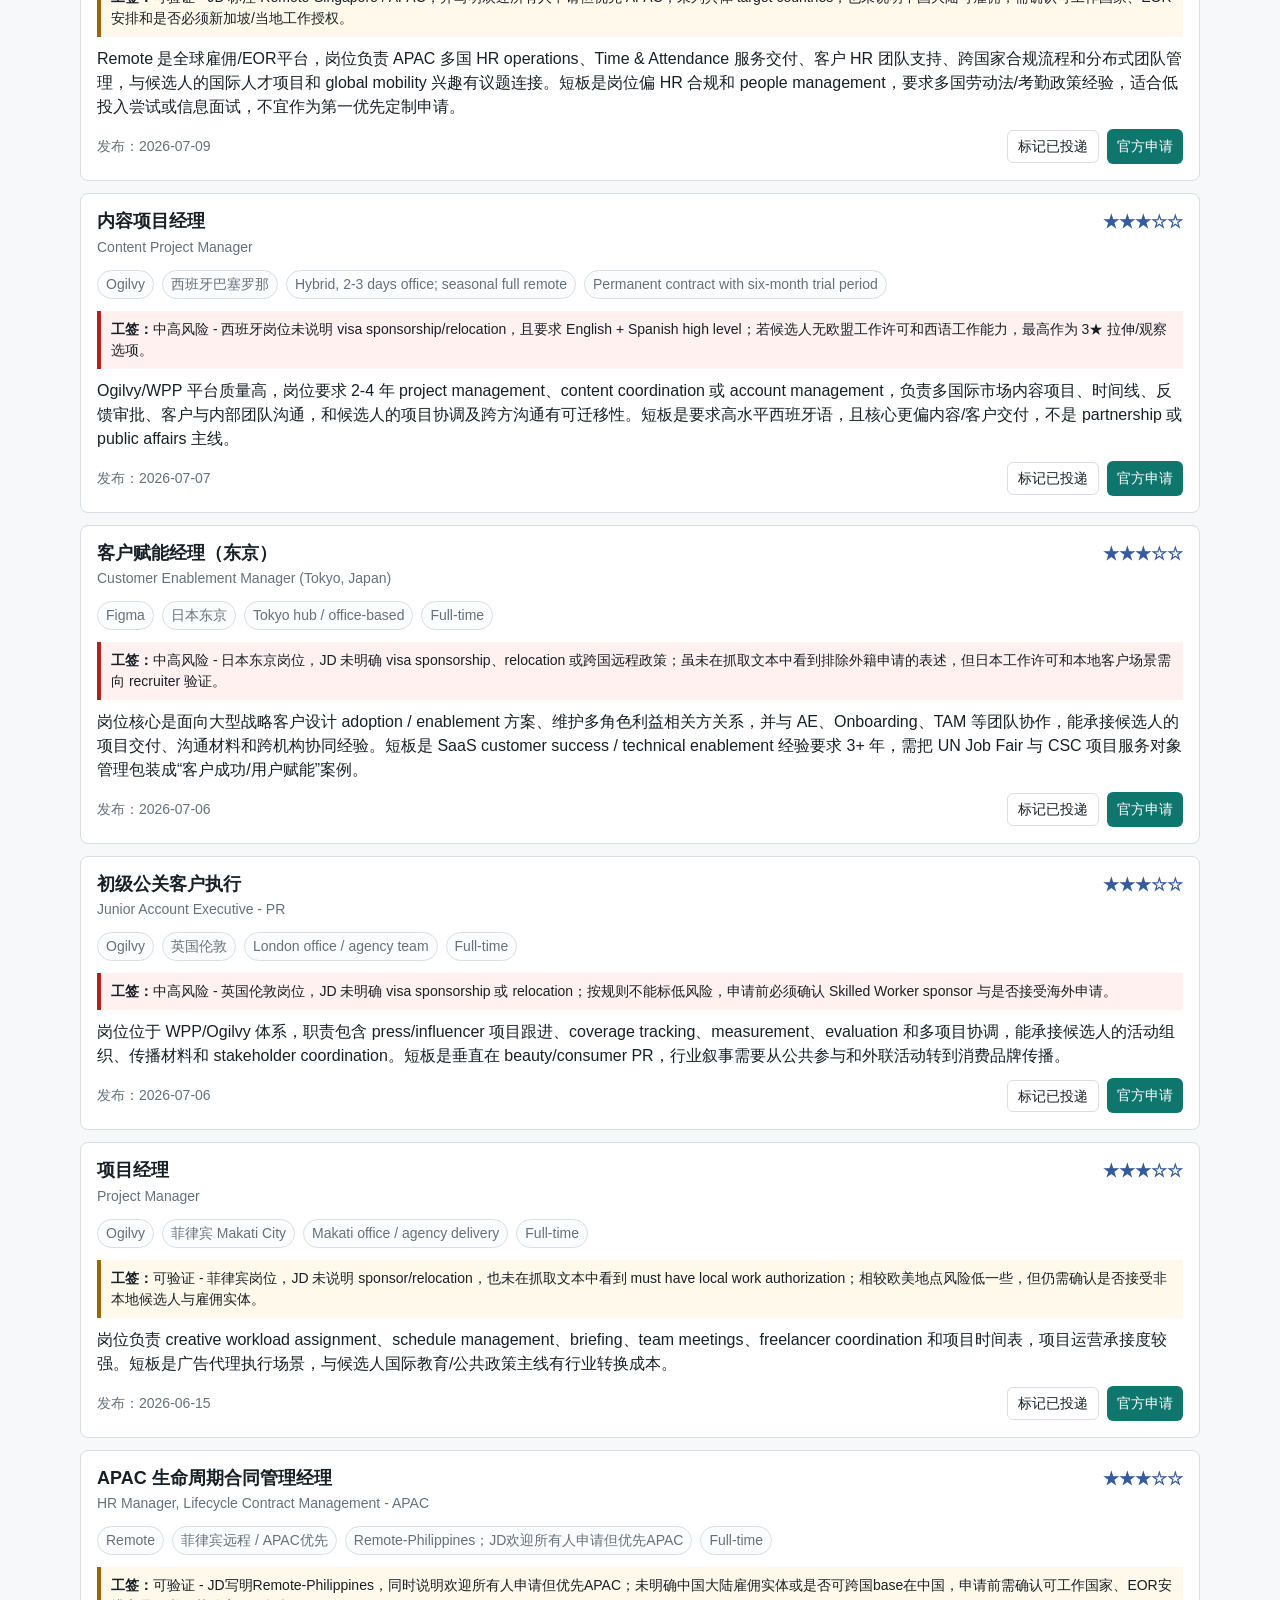
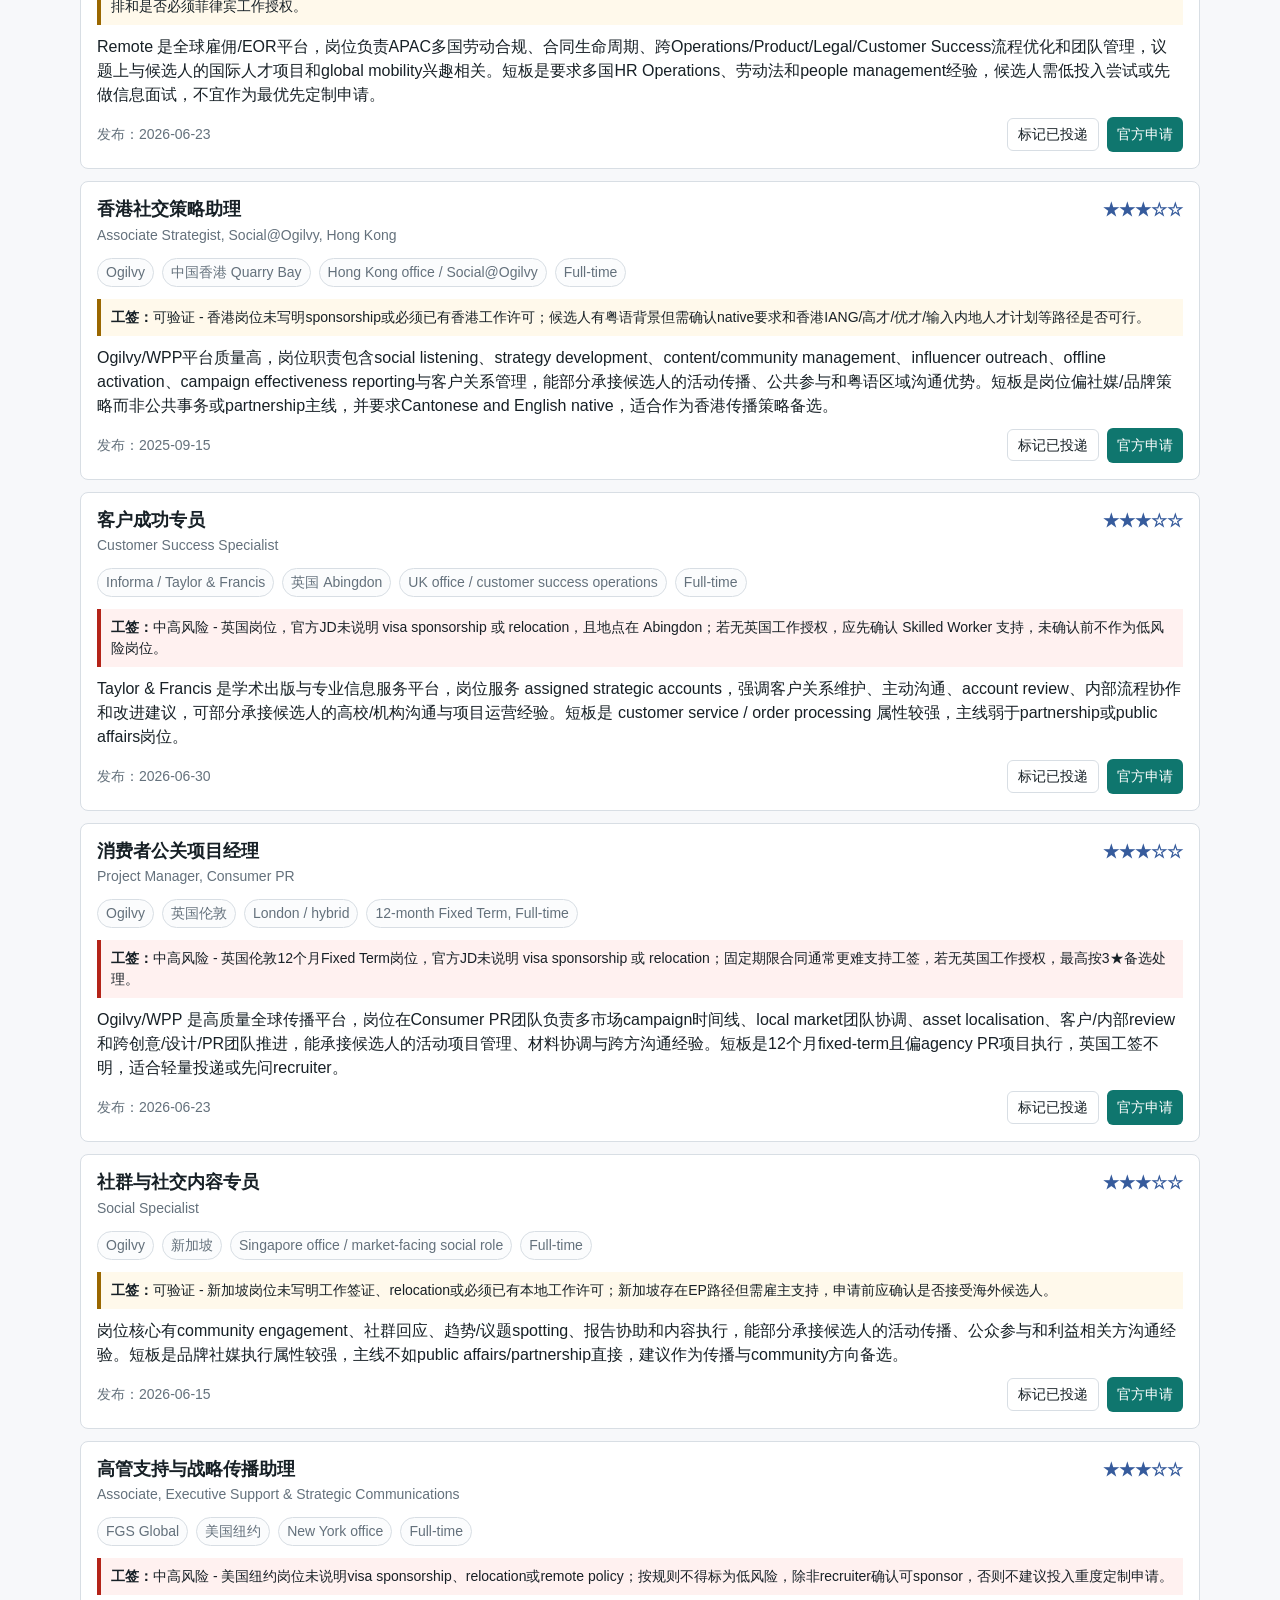
==== commit 70720e8c: "Update foreign jobs report for 2026-08-04" ====
--- a/foreign-jobs/index.html
+++ b/foreign-jobs/index.html
@@ -223,10 +223,10 @@
       <h1>高质量外企岗位日报</h1>
       <p class="subtitle">按候选人画像筛选跨国公司正式岗位，重点关注 partnership、public affairs、programme coordination、communications 与 sustainability/ESG，并逐条标注工签和地点风险。</p>
       <div class="stats">
-        <div class="stat"><strong>67</strong>累计岗位</div>
-        <div class="stat"><strong>66</strong>有效岗位</div>
+        <div class="stat"><strong>68</strong>累计岗位</div>
+        <div class="stat"><strong>67</strong>有效岗位</div>
         <div class="stat"><strong id="applied-count">0</strong>已投递</div>
-        <div class="stat"><strong>2026-08-03</strong>最近更新</div>
+        <div class="stat"><strong>2026-08-04</strong>最近更新</div>
       </div>
     </div>
   </header>
@@ -261,6 +261,33 @@
       </div>
     </article>
 
+    <article class="job-card" data-job-id="AIRWALLEX-HK-ASSOC-GTM-PARTNERSHIPS-EB5E2E34">
+      <div class="job-topline">
+        <div>
+          <h2>GTM 伙伴关系副经理</h2>
+          <div class="title-en">Associate GTM Partnerships Manager</div>
+        </div>
+        <div class="stars" aria-label="4 stars">★★★★☆</div>
+      </div>
+      <div class="meta">
+        <span>Airwallex</span>
+        <span>中国香港</span>
+        <span>Hong Kong SAR office / office-based likely</span>
+        <span>Full-time</span>
+      </div>
+      <div class="risk medium">
+        <strong>工签：</strong>可验证 - 岗位明确在中国香港全职办公，官方 JD 未写必须已有香港工作权，也未承诺 visa sponsorship 或 relocation；粤语和英语为硬要求，候选人具备语言基础，但应在深度定制前确认香港工作签证支持及具体雇佣安排。
+      </div>
+      <p>岗位以 Partner Success Specialist 为定位，负责伙伴赋能、关系维护、客户沟通与升级处理、运营支持，并在 partnerships、sales 和 operations 之间协调信息，能够直接承接候选人的国际项目、多方伙伴维护和双语沟通经验。最低门槛为本科及 1 年以上客户服务或销售支持经验，级别合理；短板是岗位归属 Sales 且偏 fintech 客户成功，需要把 CSC 项目成果转译为伙伴采用、问题解决和服务质量指标。</p>
+      <div class="card-footer">
+        <span>日期待确认</span>
+        <div class="footer-actions">
+          <button class="applied-toggle" type="button" data-job-id="AIRWALLEX-HK-ASSOC-GTM-PARTNERSHIPS-EB5E2E34" aria-pressed="false">标记已投递</button>
+          <a class="apply" href="https://careers.airwallex.com/job/eb5e2e34-538f-4cad-a1b8-82c260c2ff6f/associate-gtm-partnerships-manager/" target="_blank" rel="noreferrer">官方申请</a>
+        </div>
+      </div>
+    </article>
+
     <article class="job-card" data-job-id="APPLE-CN-SH-COMMUNITY-INVESTMENT-PM-200658341">
       <div class="job-topline">
         <div>
@@ -2042,6 +2069,33 @@
         <div class="footer-actions">
           <button class="applied-toggle" type="button" data-job-id="BRUNSWICK-SG-EXECUTIVE-8653108002" aria-pressed="false">标记已投递</button>
           <a class="apply" href="https://job-boards.greenhouse.io/brunswickgroup/jobs/8653108002" target="_blank" rel="noreferrer">官方申请</a>
+        </div>
+      </div>
+    </article>
+
+    <article class="job-card" data-job-id="AIRWALLEX-HK-ASSOC-GTM-PARTNERSHIPS-EB5E2E34">
+      <div class="job-topline">
+        <div>
+          <h2>GTM 伙伴关系副经理</h2>
+          <div class="title-en">Associate GTM Partnerships Manager</div>
+        </div>
+        <div class="stars" aria-label="4 stars">★★★★☆</div>
+      </div>
+      <div class="meta">
+        <span>Airwallex</span>
+        <span>中国香港</span>
+        <span>Hong Kong SAR office / office-based likely</span>
+        <span>Full-time</span>
+      </div>
+      <div class="risk medium">
+        <strong>工签：</strong>可验证 - 岗位明确在中国香港全职办公，官方 JD 未写必须已有香港工作权，也未承诺 visa sponsorship 或 relocation；粤语和英语为硬要求，候选人具备语言基础，但应在深度定制前确认香港工作签证支持及具体雇佣安排。
+      </div>
+      <p>岗位以 Partner Success Specialist 为定位，负责伙伴赋能、关系维护、客户沟通与升级处理、运营支持，并在 partnerships、sales 和 operations 之间协调信息，能够直接承接候选人的国际项目、多方伙伴维护和双语沟通经验。最低门槛为本科及 1 年以上客户服务或销售支持经验，级别合理；短板是岗位归属 Sales 且偏 fintech 客户成功，需要把 CSC 项目成果转译为伙伴采用、问题解决和服务质量指标。</p>
+      <div class="card-footer">
+        <span>日期待确认</span>
+        <div class="footer-actions">
+          <button class="applied-toggle" type="button" data-job-id="AIRWALLEX-HK-ASSOC-GTM-PARTNERSHIPS-EB5E2E34" aria-pressed="false">标记已投递</button>
+          <a class="apply" href="https://careers.airwallex.com/job/eb5e2e34-538f-4cad-a1b8-82c260c2ff6f/associate-gtm-partnerships-manager/" target="_blank" rel="noreferrer">官方申请</a>
         </div>
       </div>
     </article>
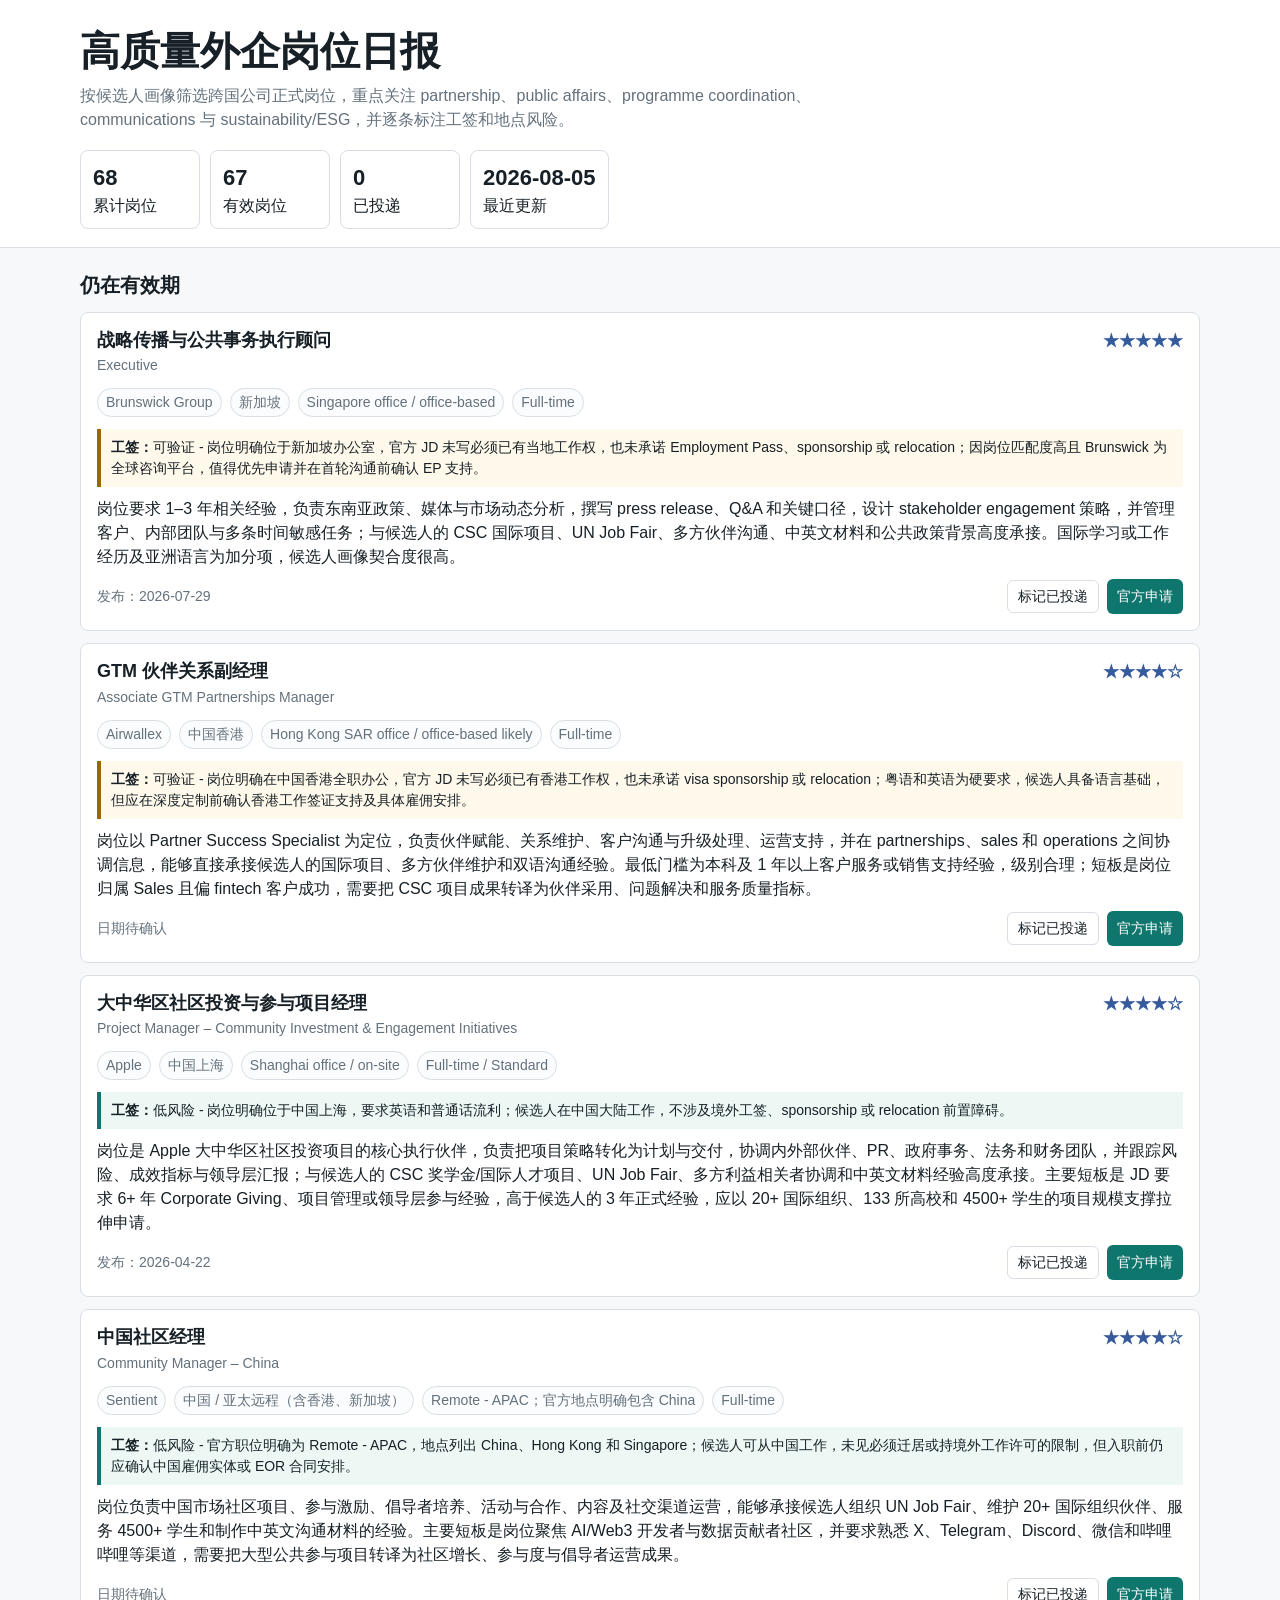
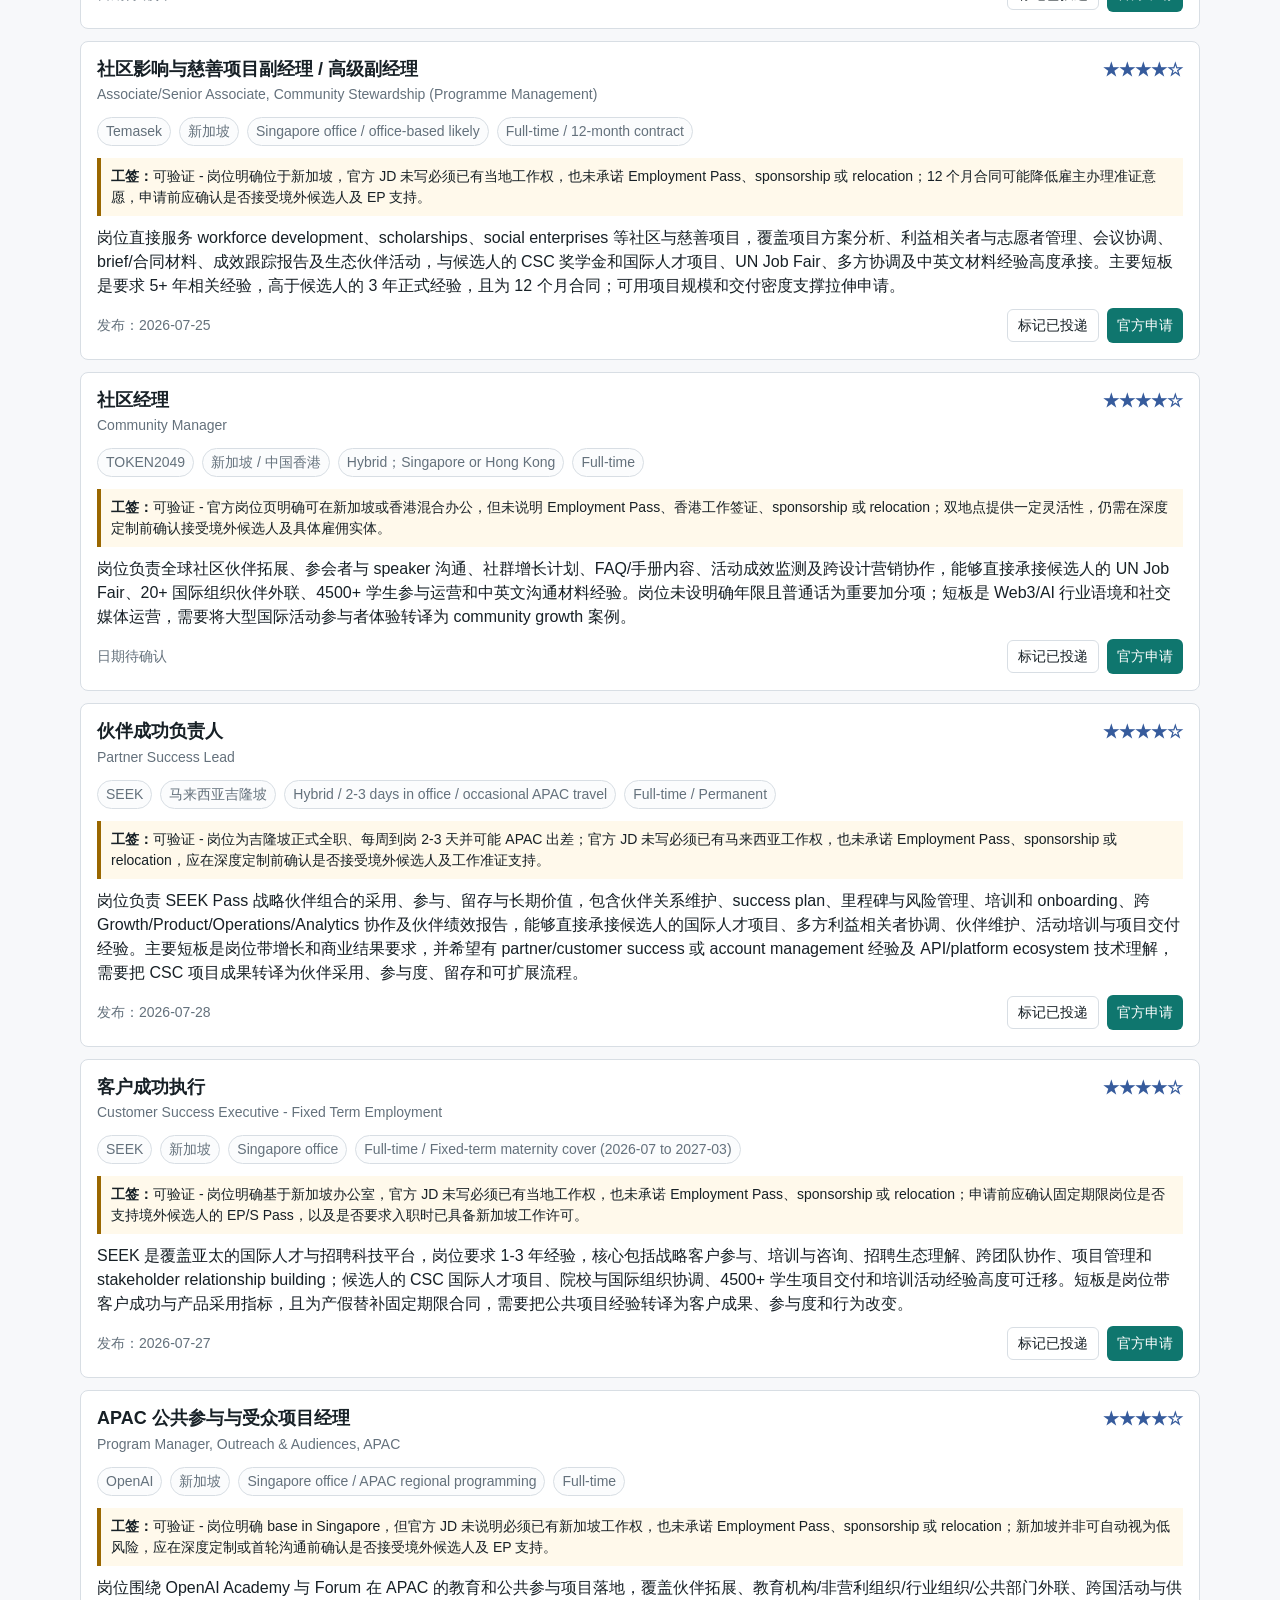
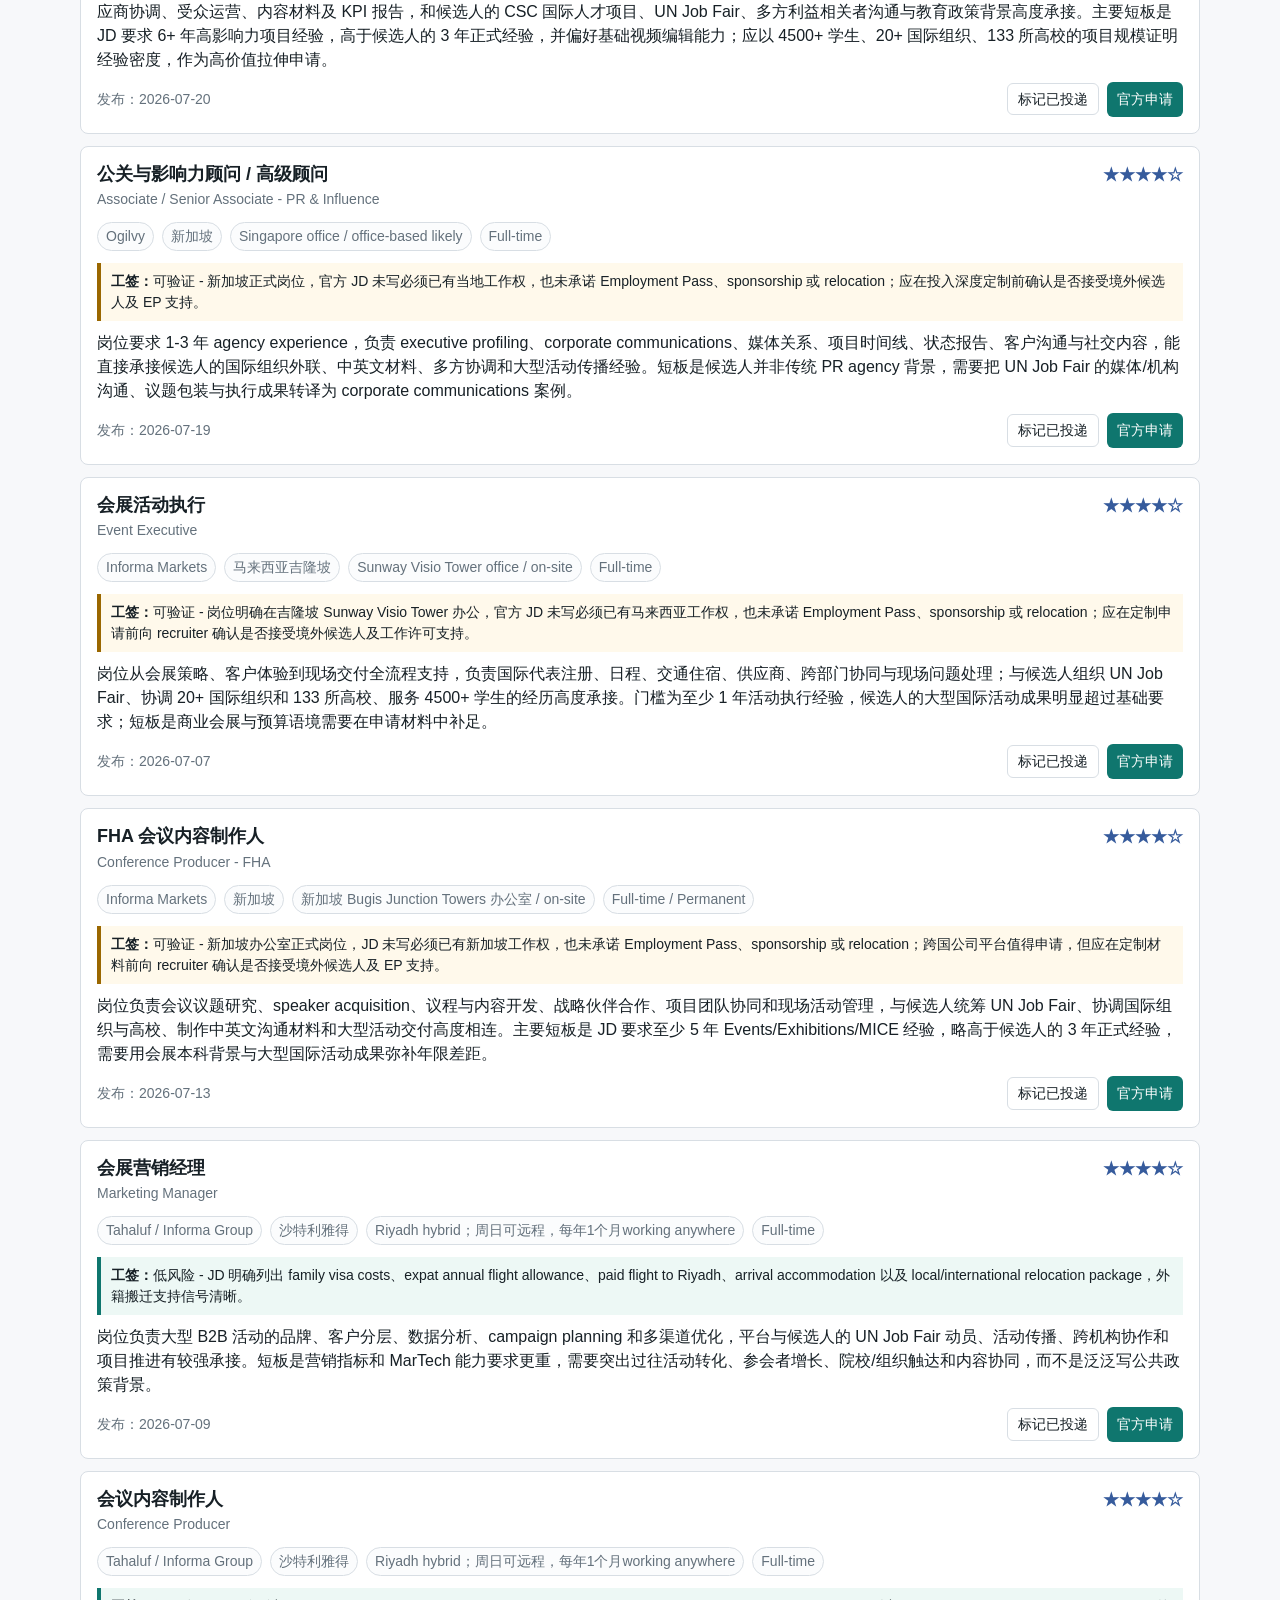
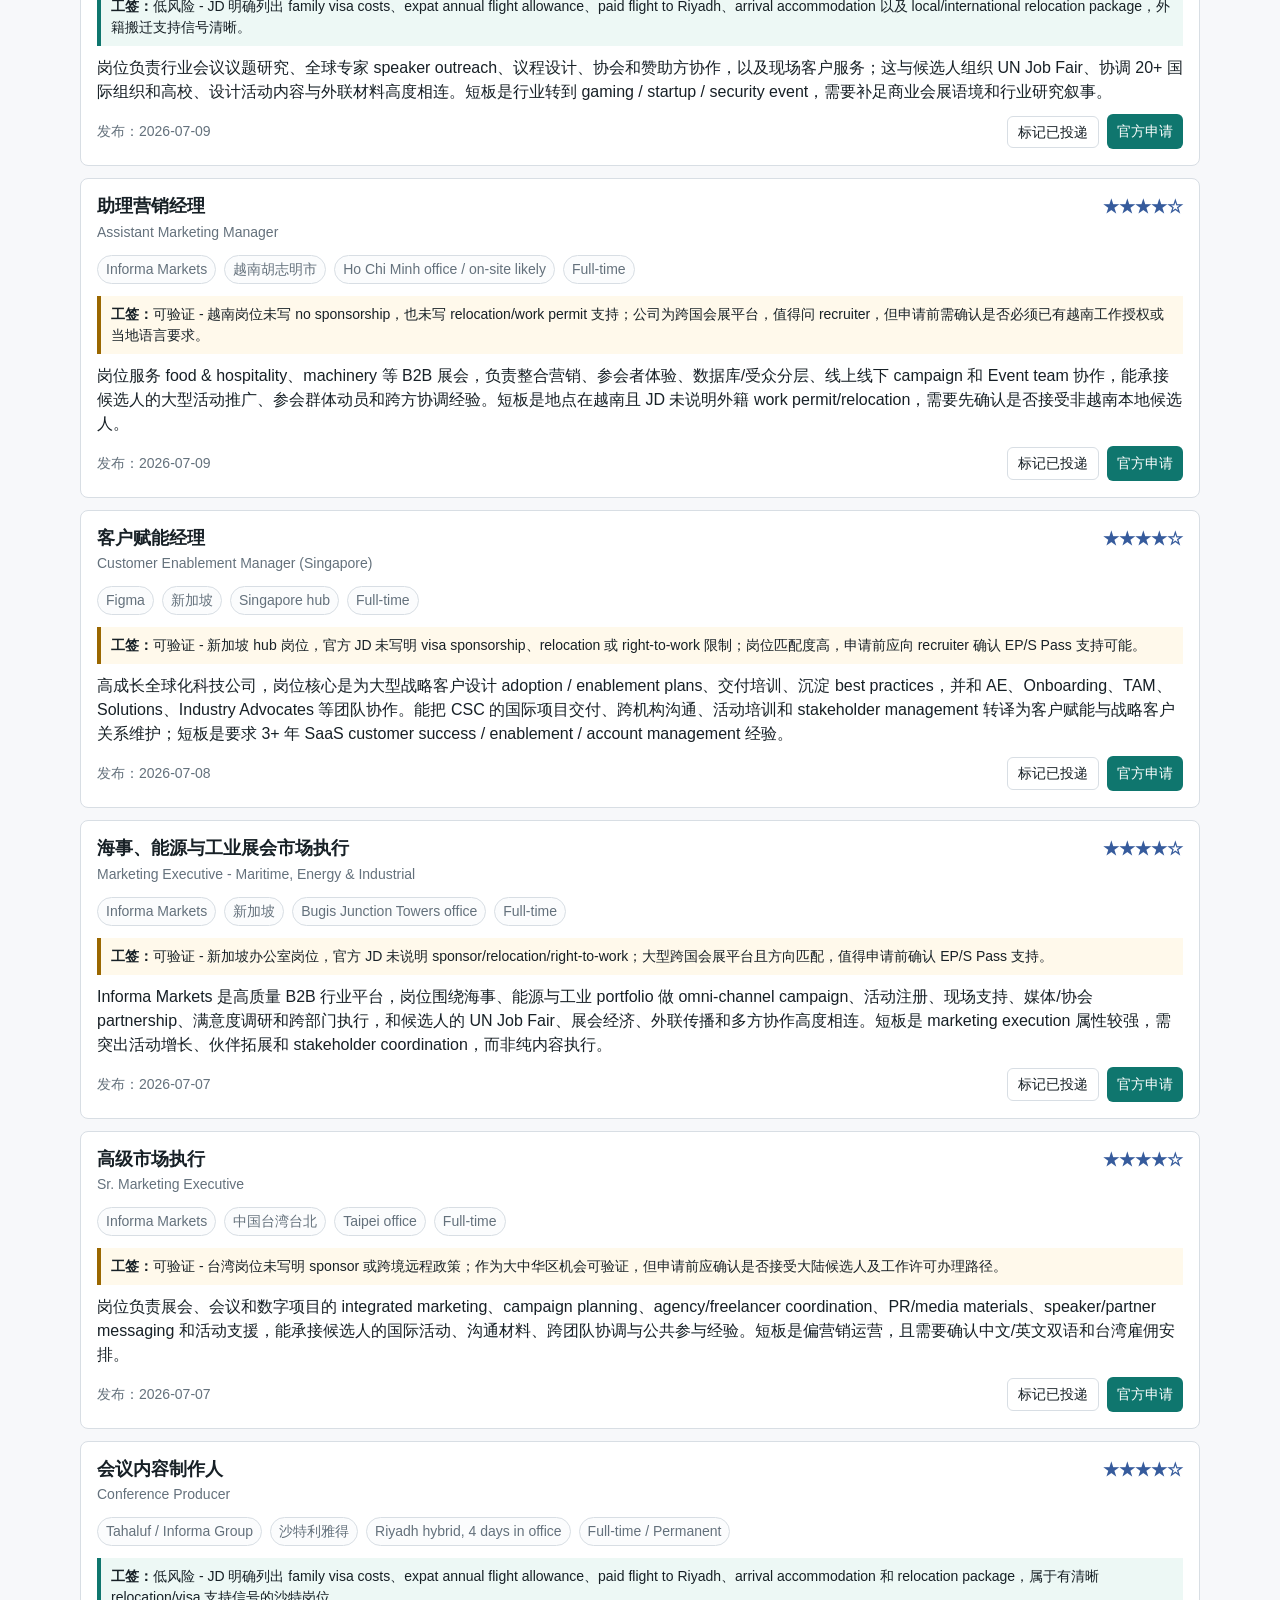
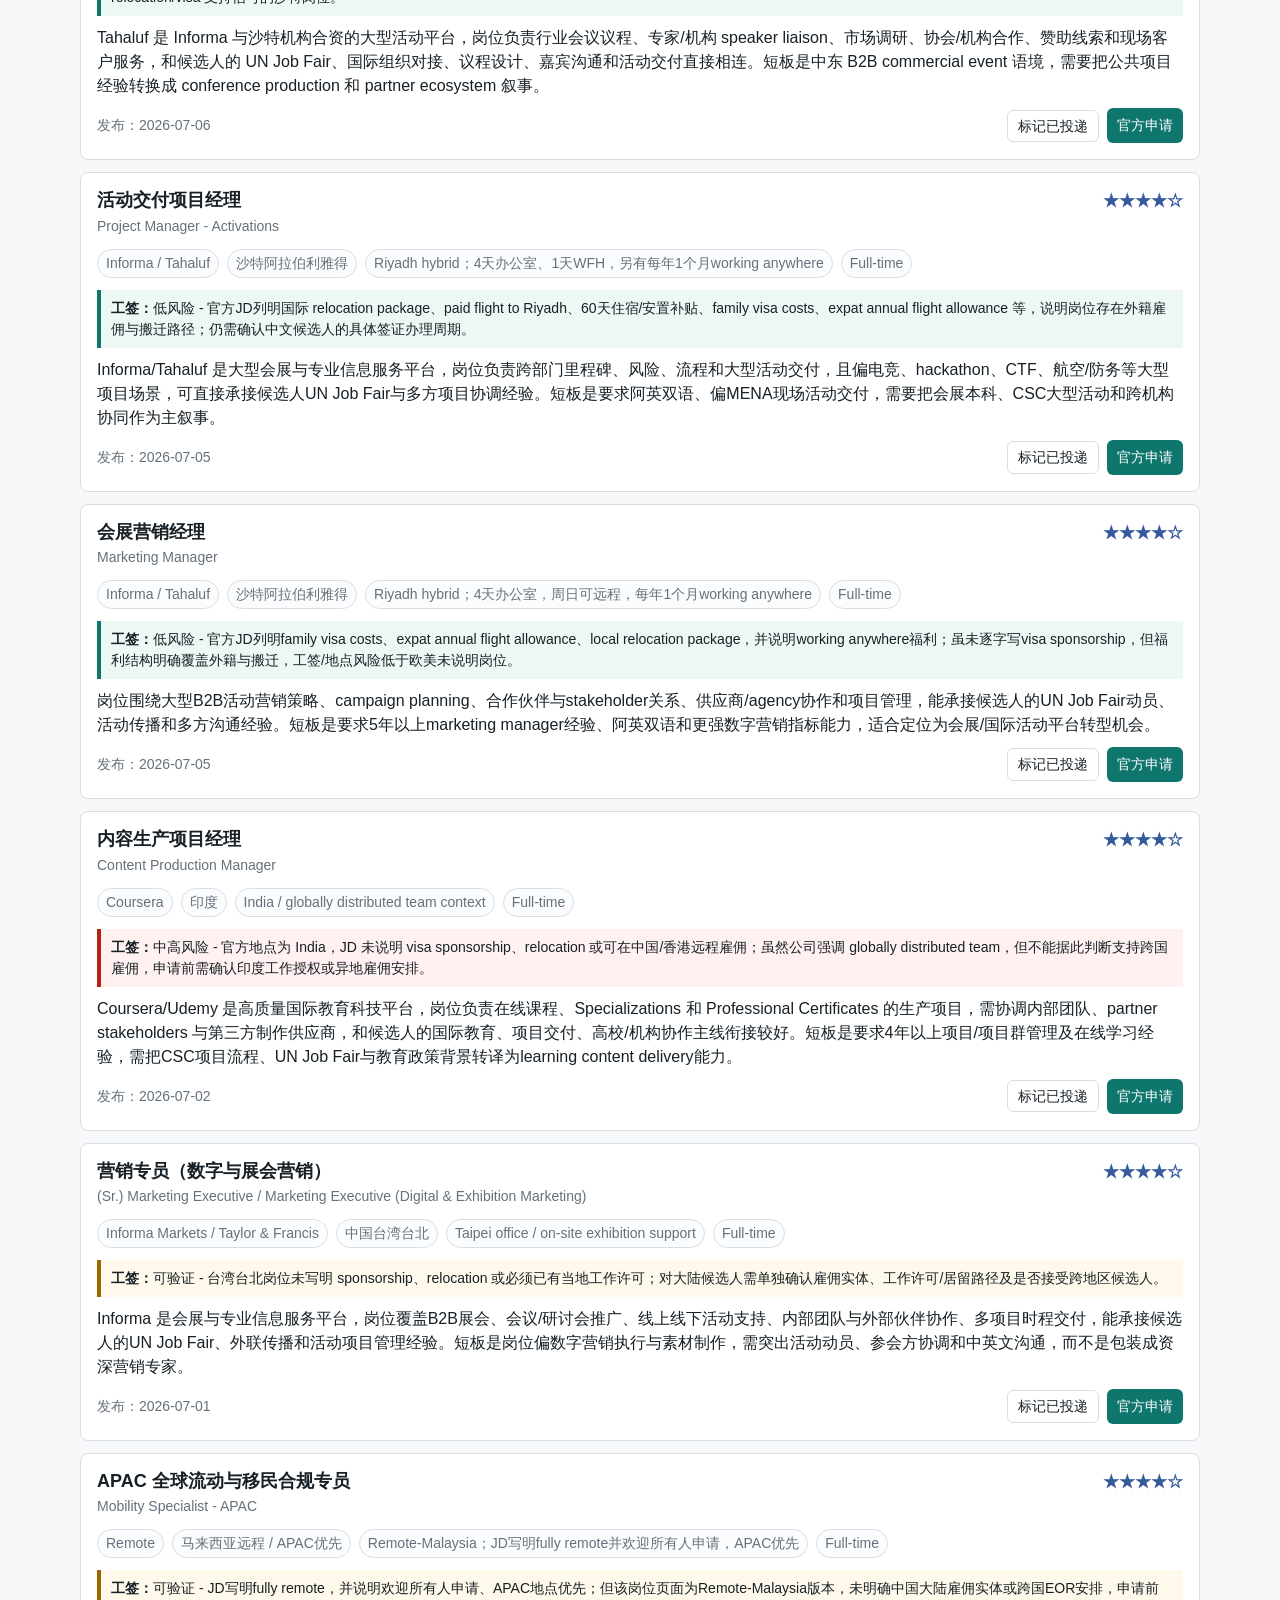
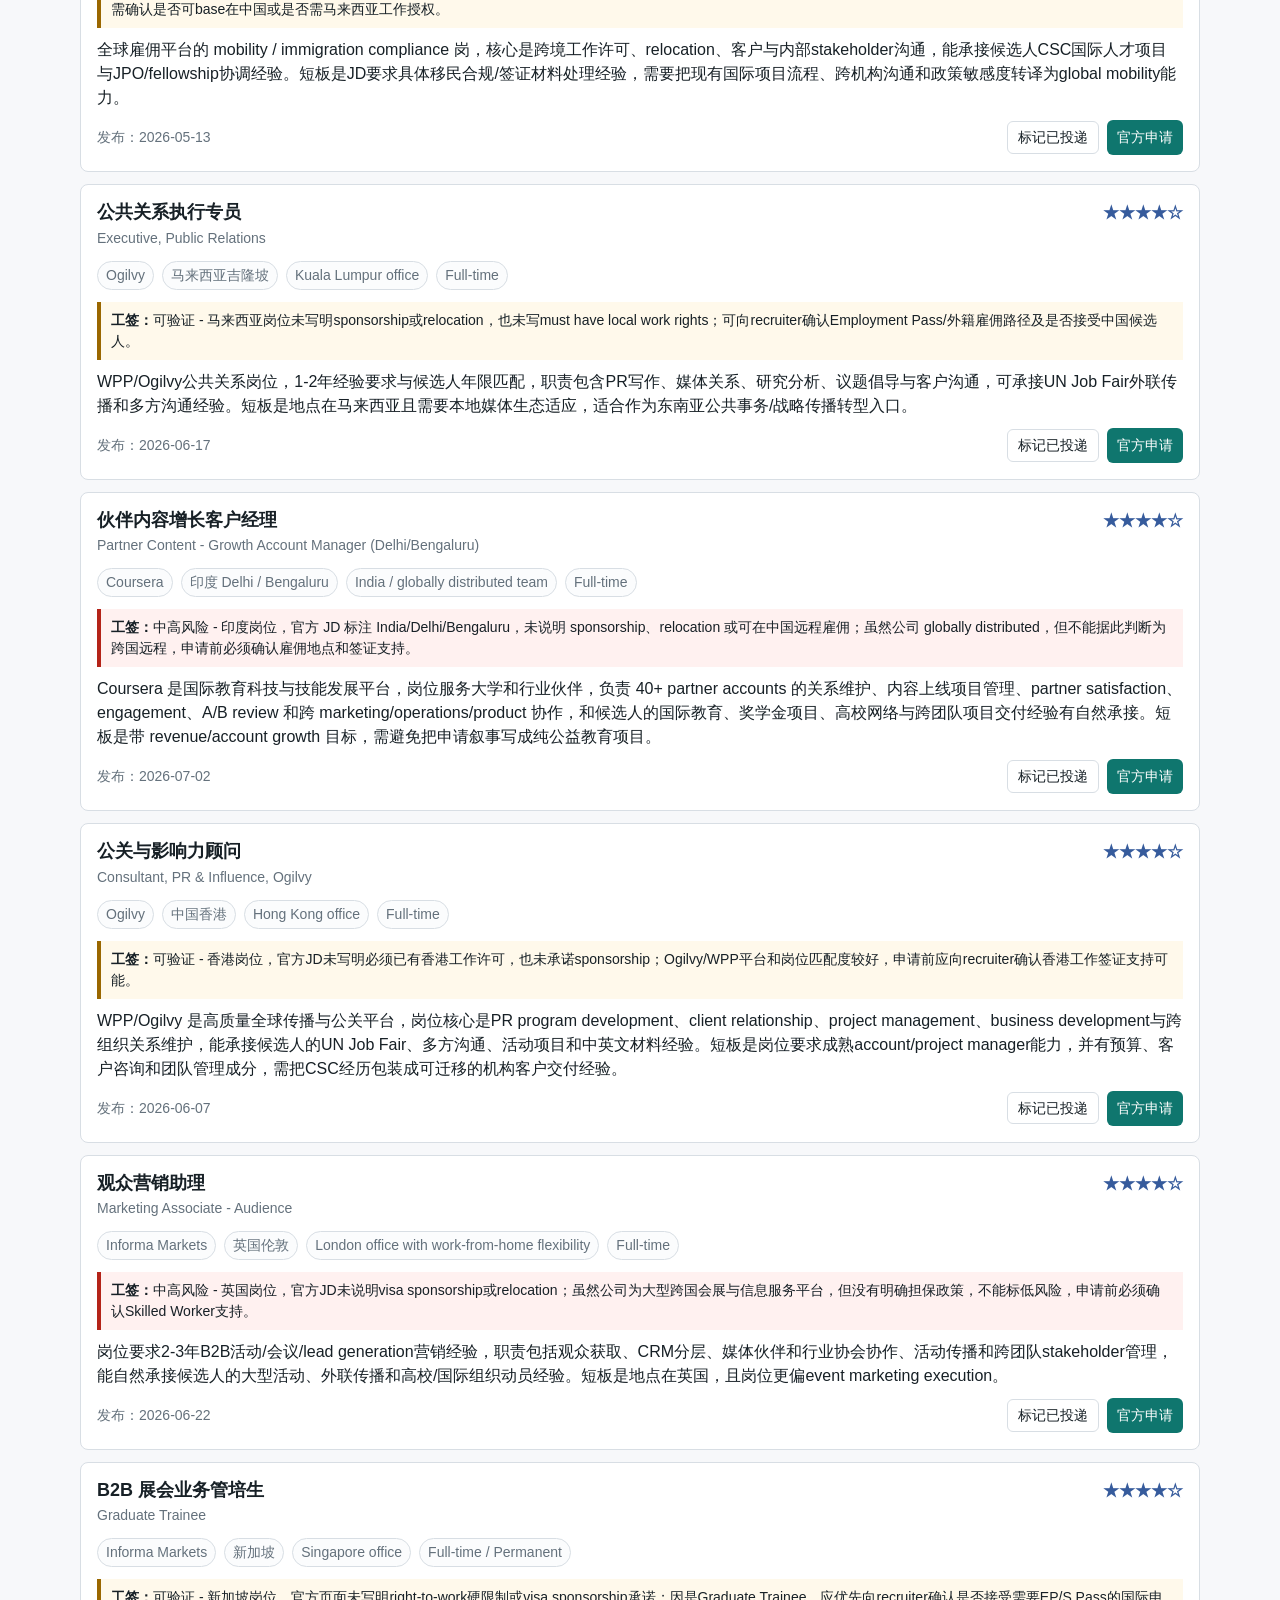
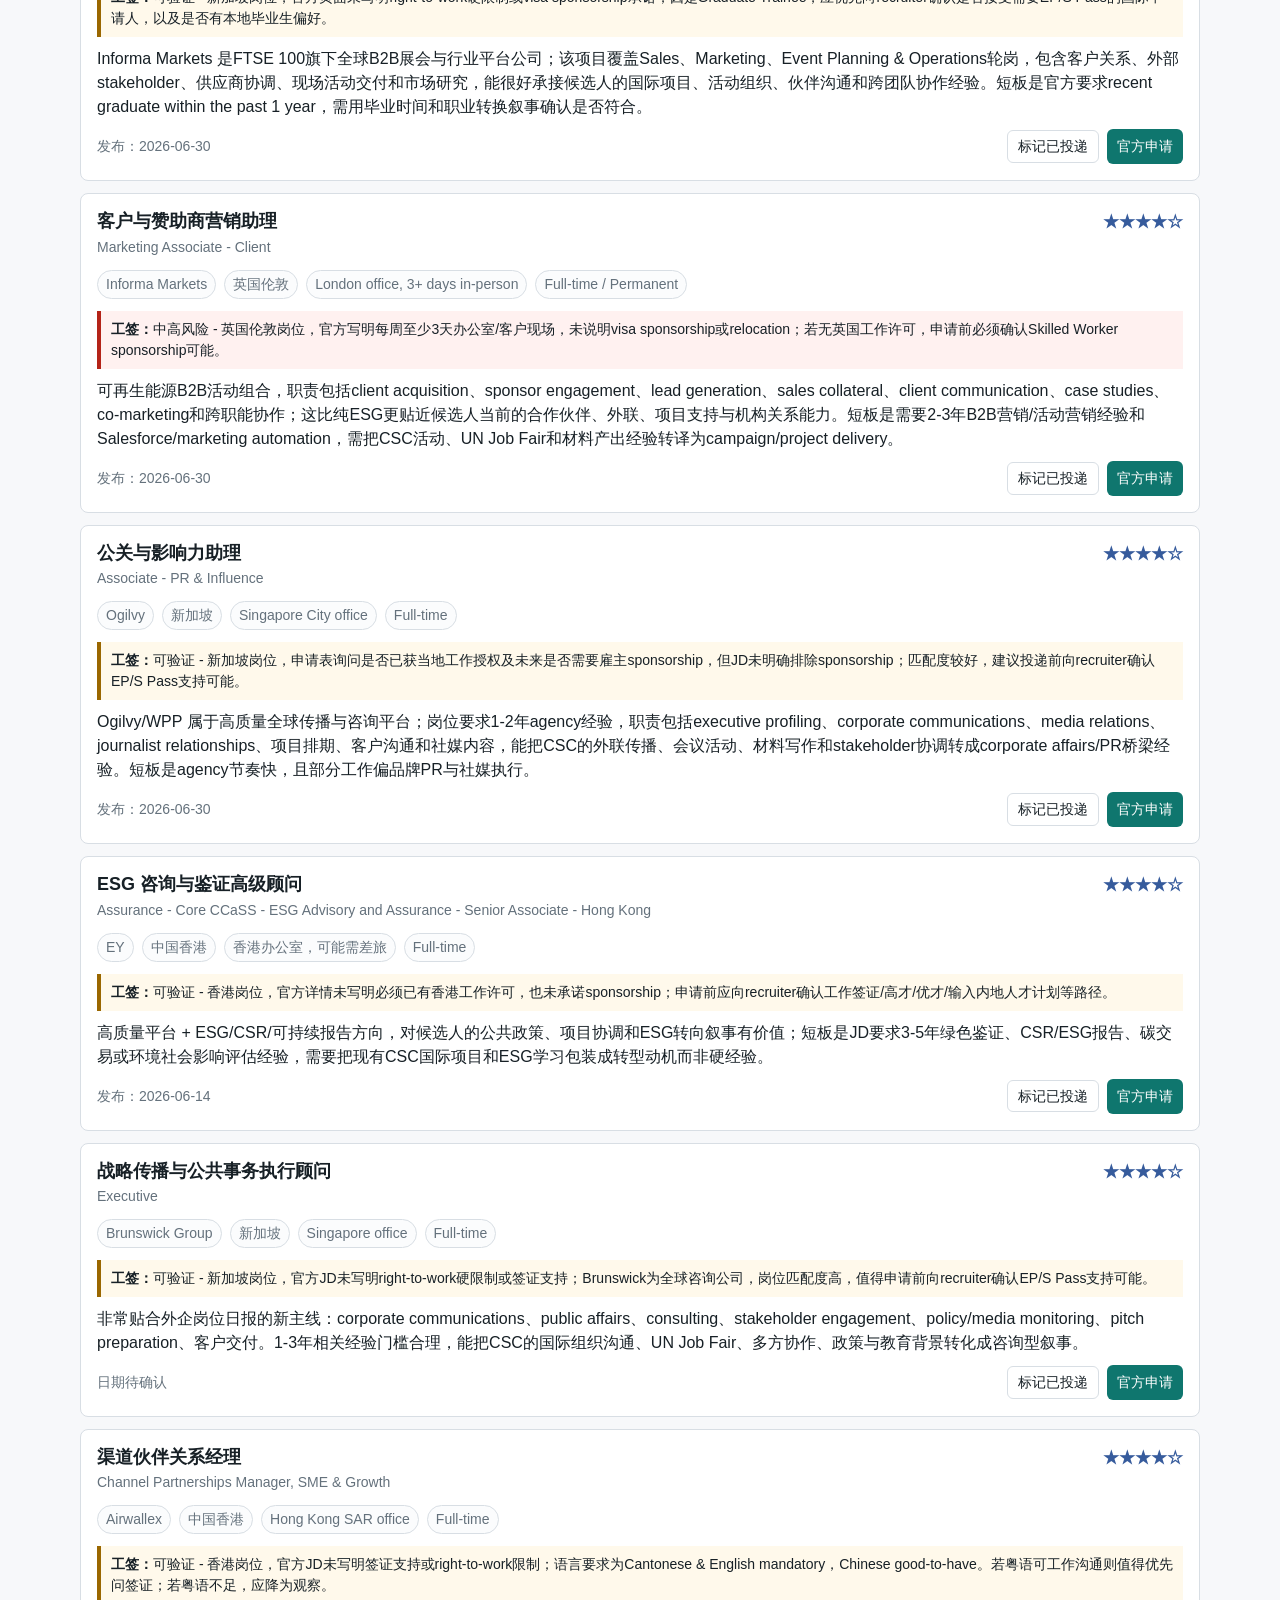
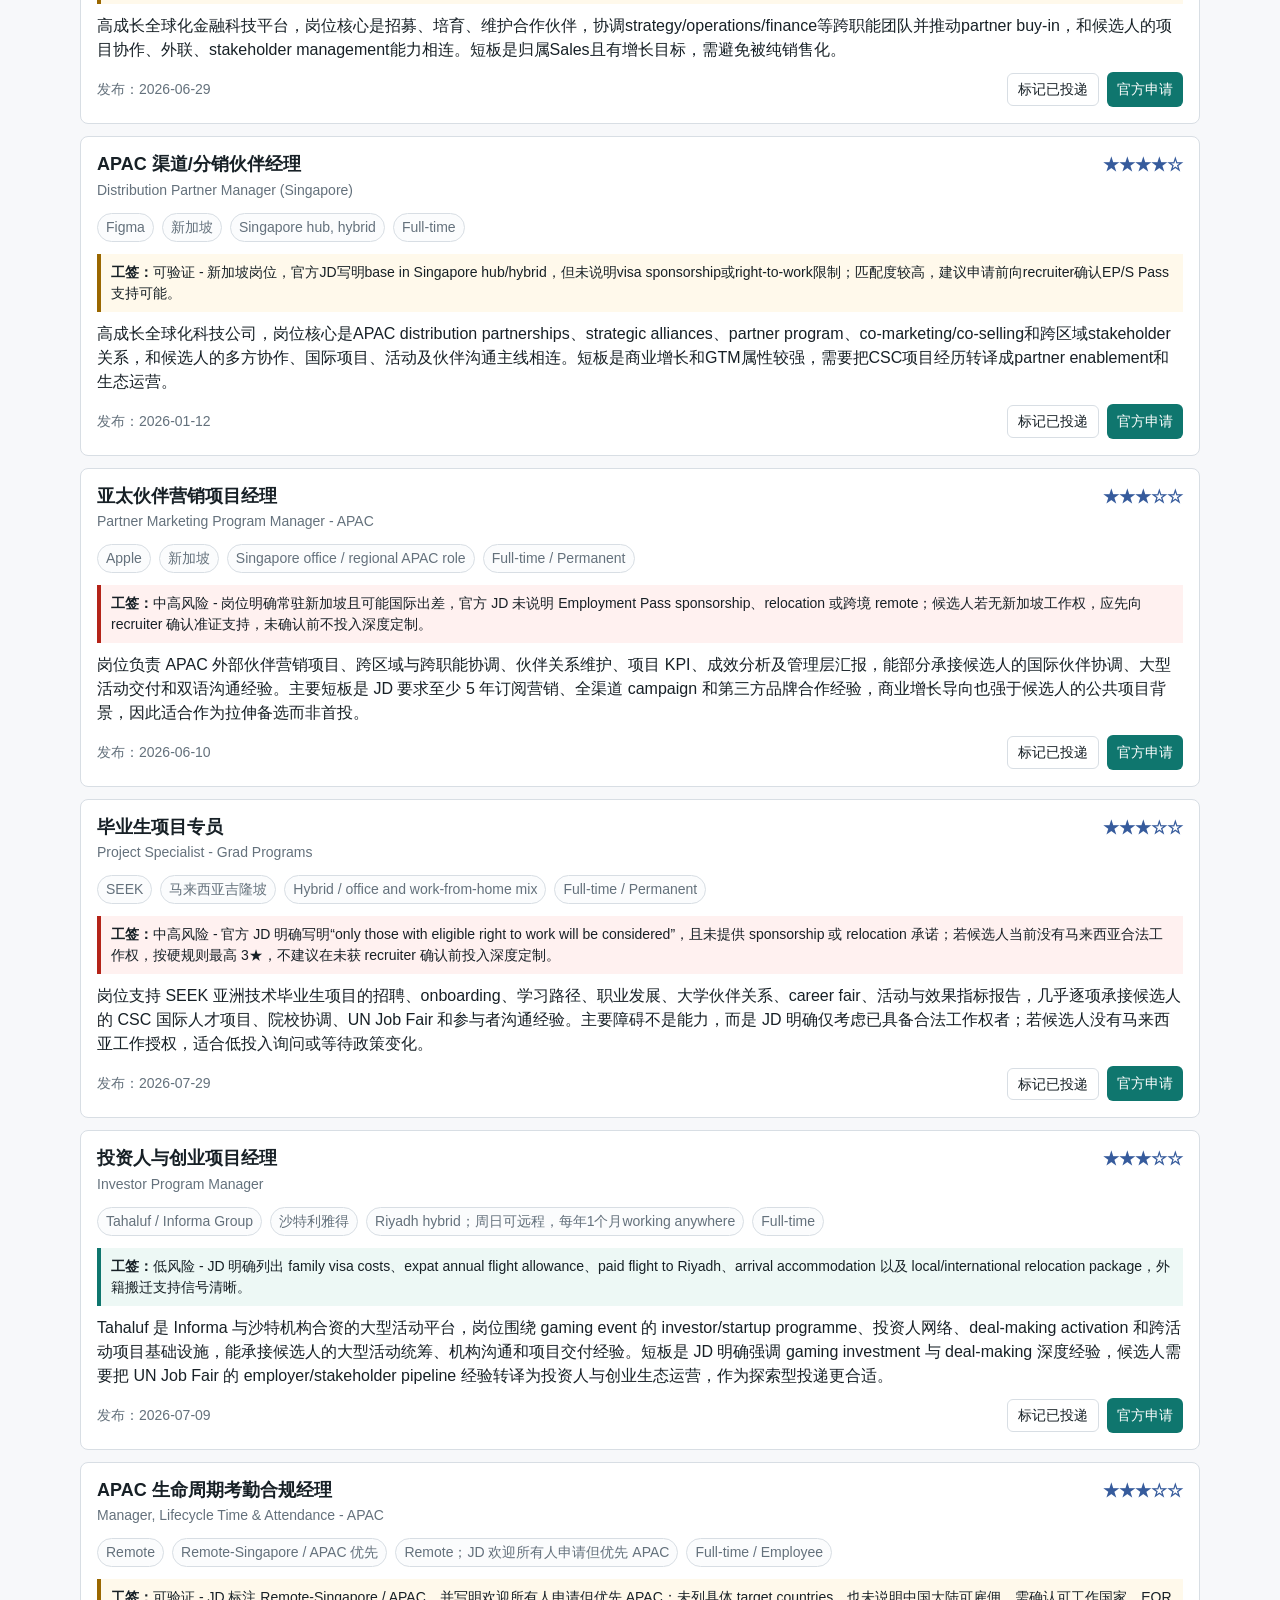
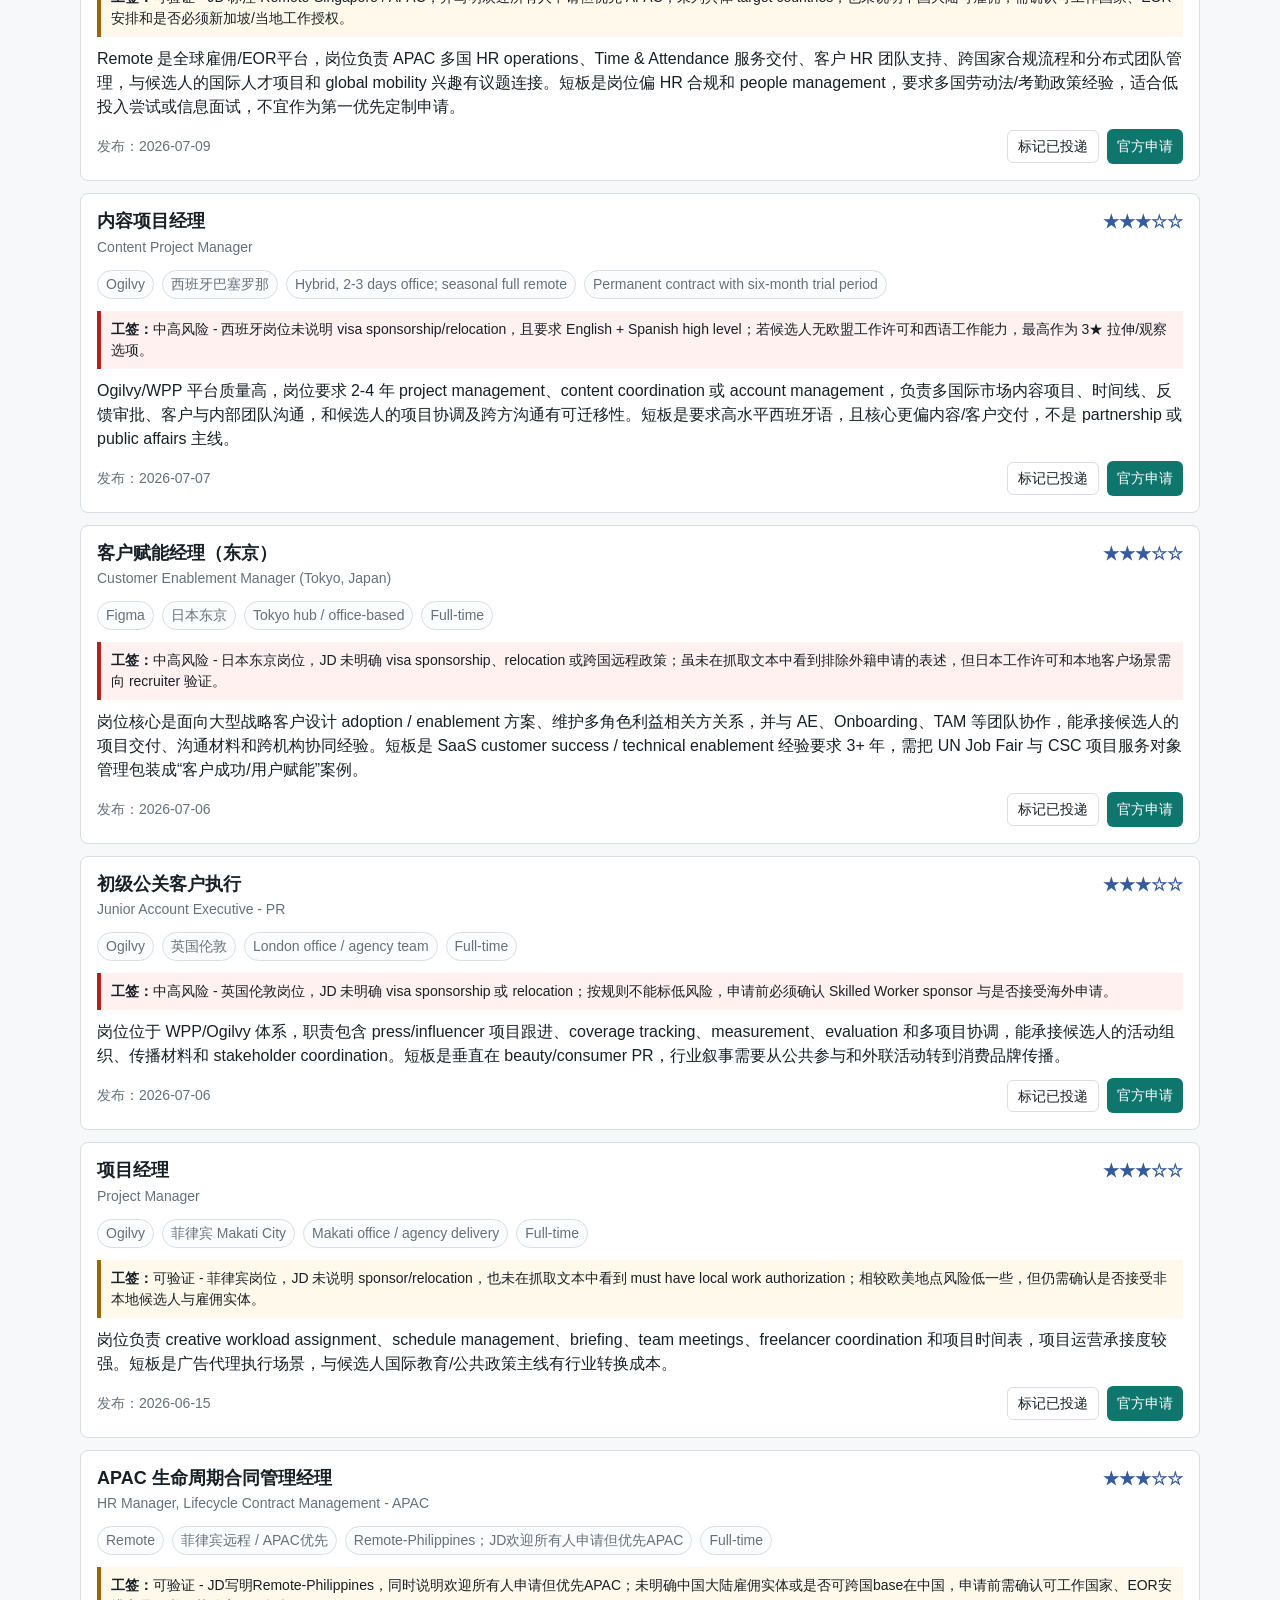
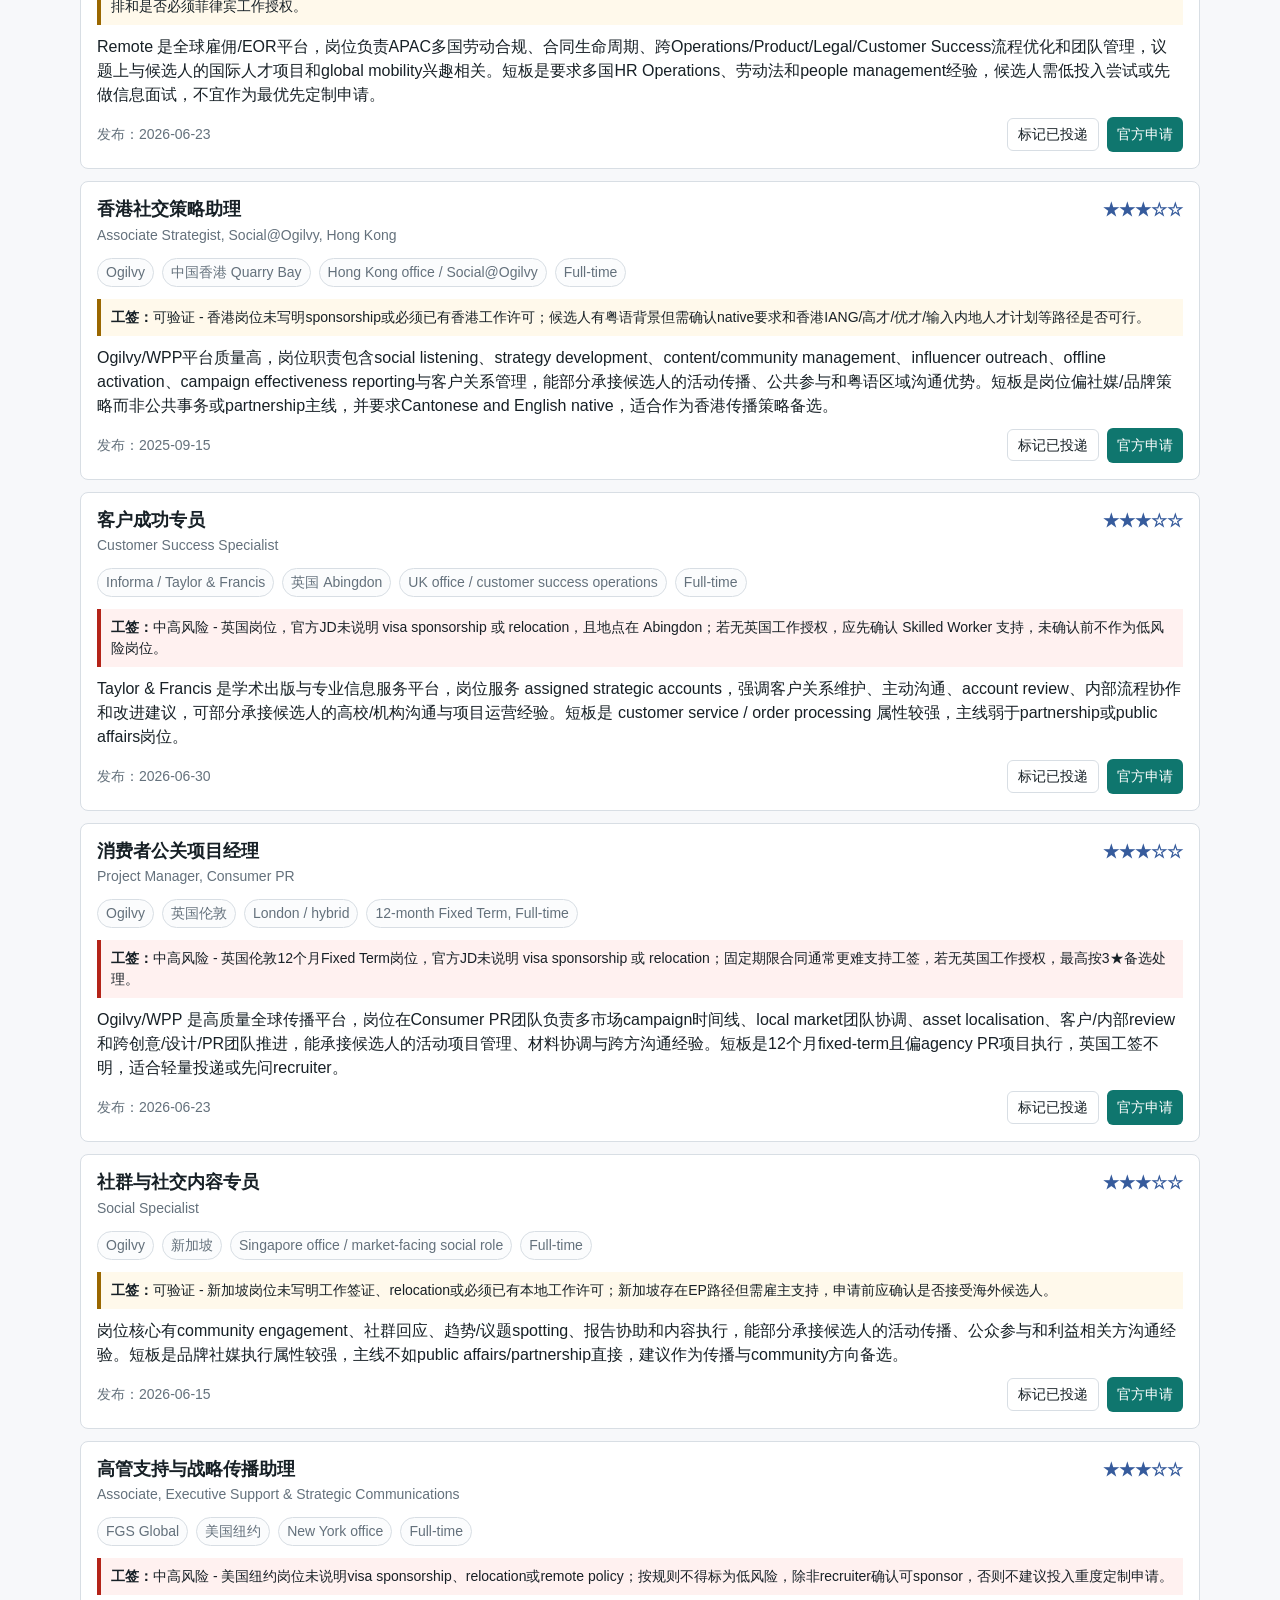
==== commit f908d708: "Update jobs data for 2026-08-05" ====
--- a/foreign-jobs/index.html
+++ b/foreign-jobs/index.html
@@ -226,7 +226,7 @@
         <div class="stat"><strong>68</strong>累计岗位</div>
         <div class="stat"><strong>67</strong>有效岗位</div>
         <div class="stat"><strong id="applied-count">0</strong>已投递</div>
-        <div class="stat"><strong>2026-08-04</strong>最近更新</div>
+        <div class="stat"><strong>2026-08-05</strong>最近更新</div>
       </div>
     </div>
   </header>
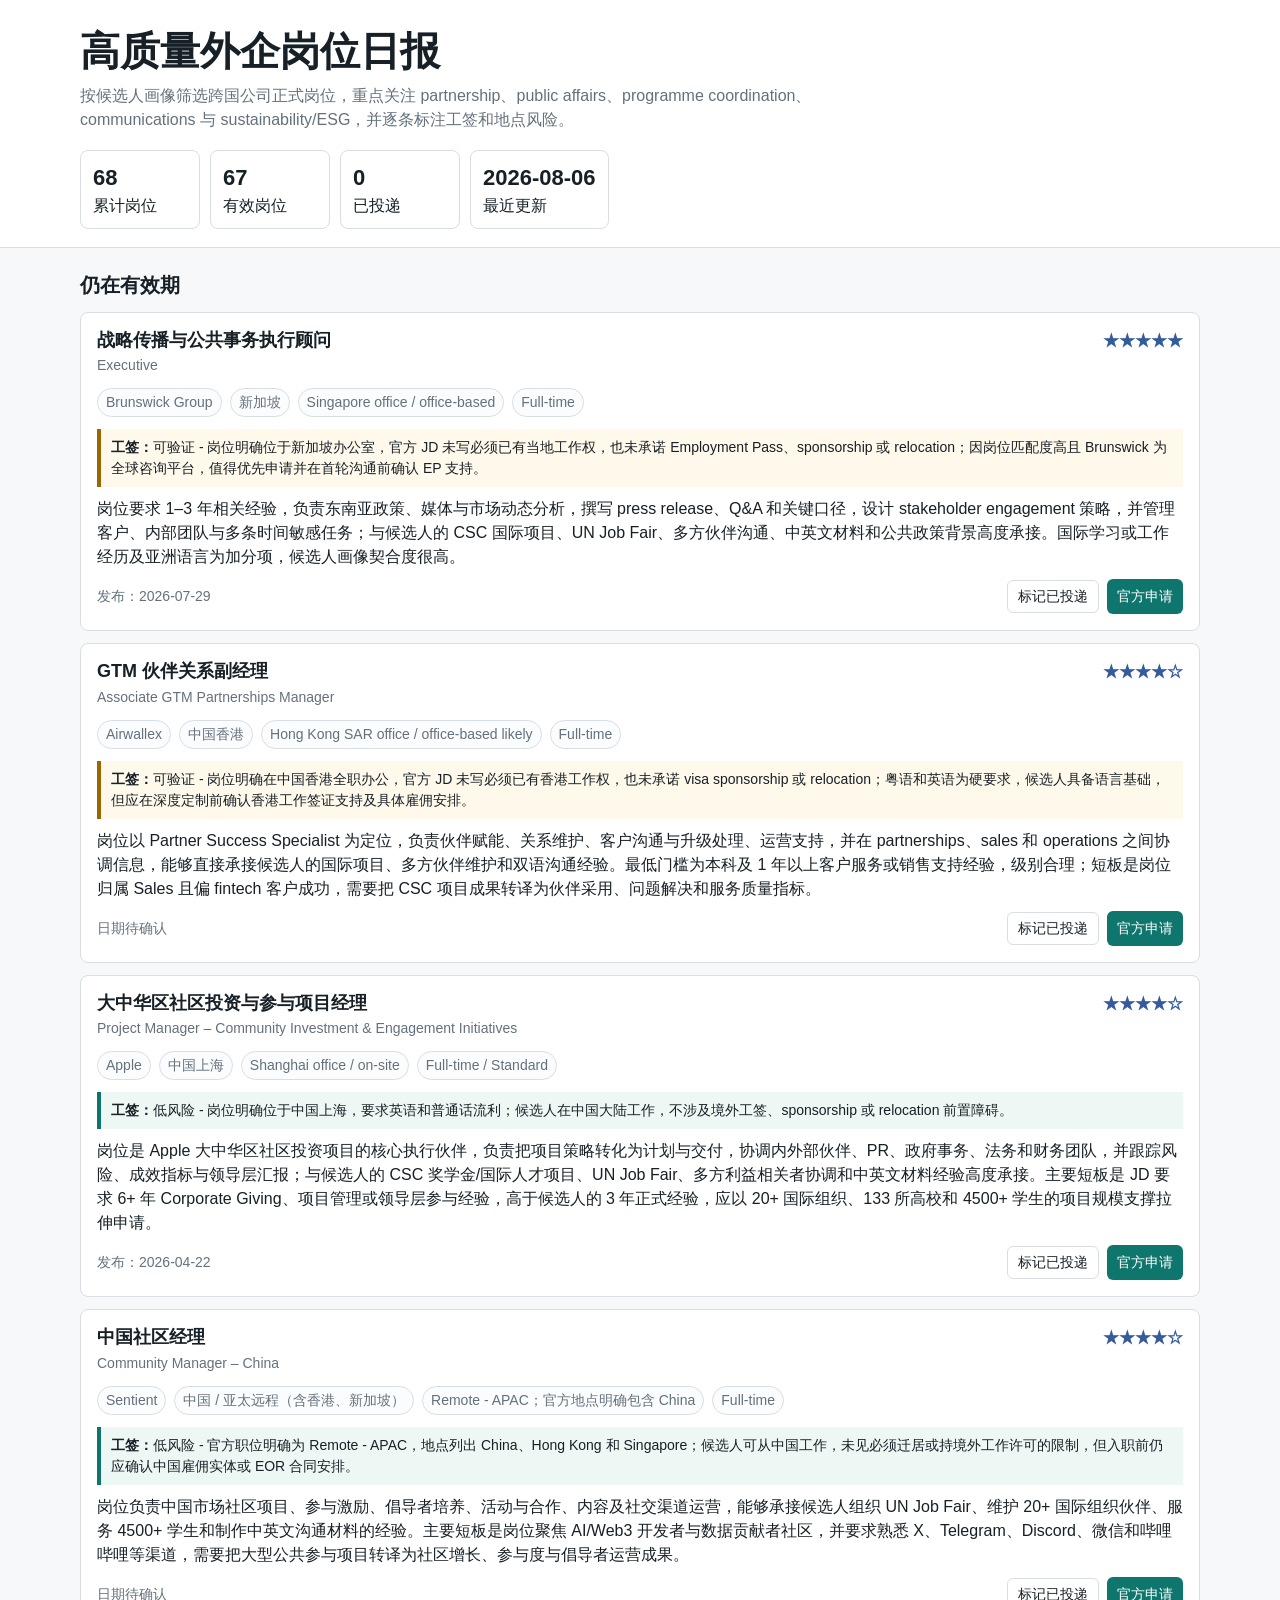
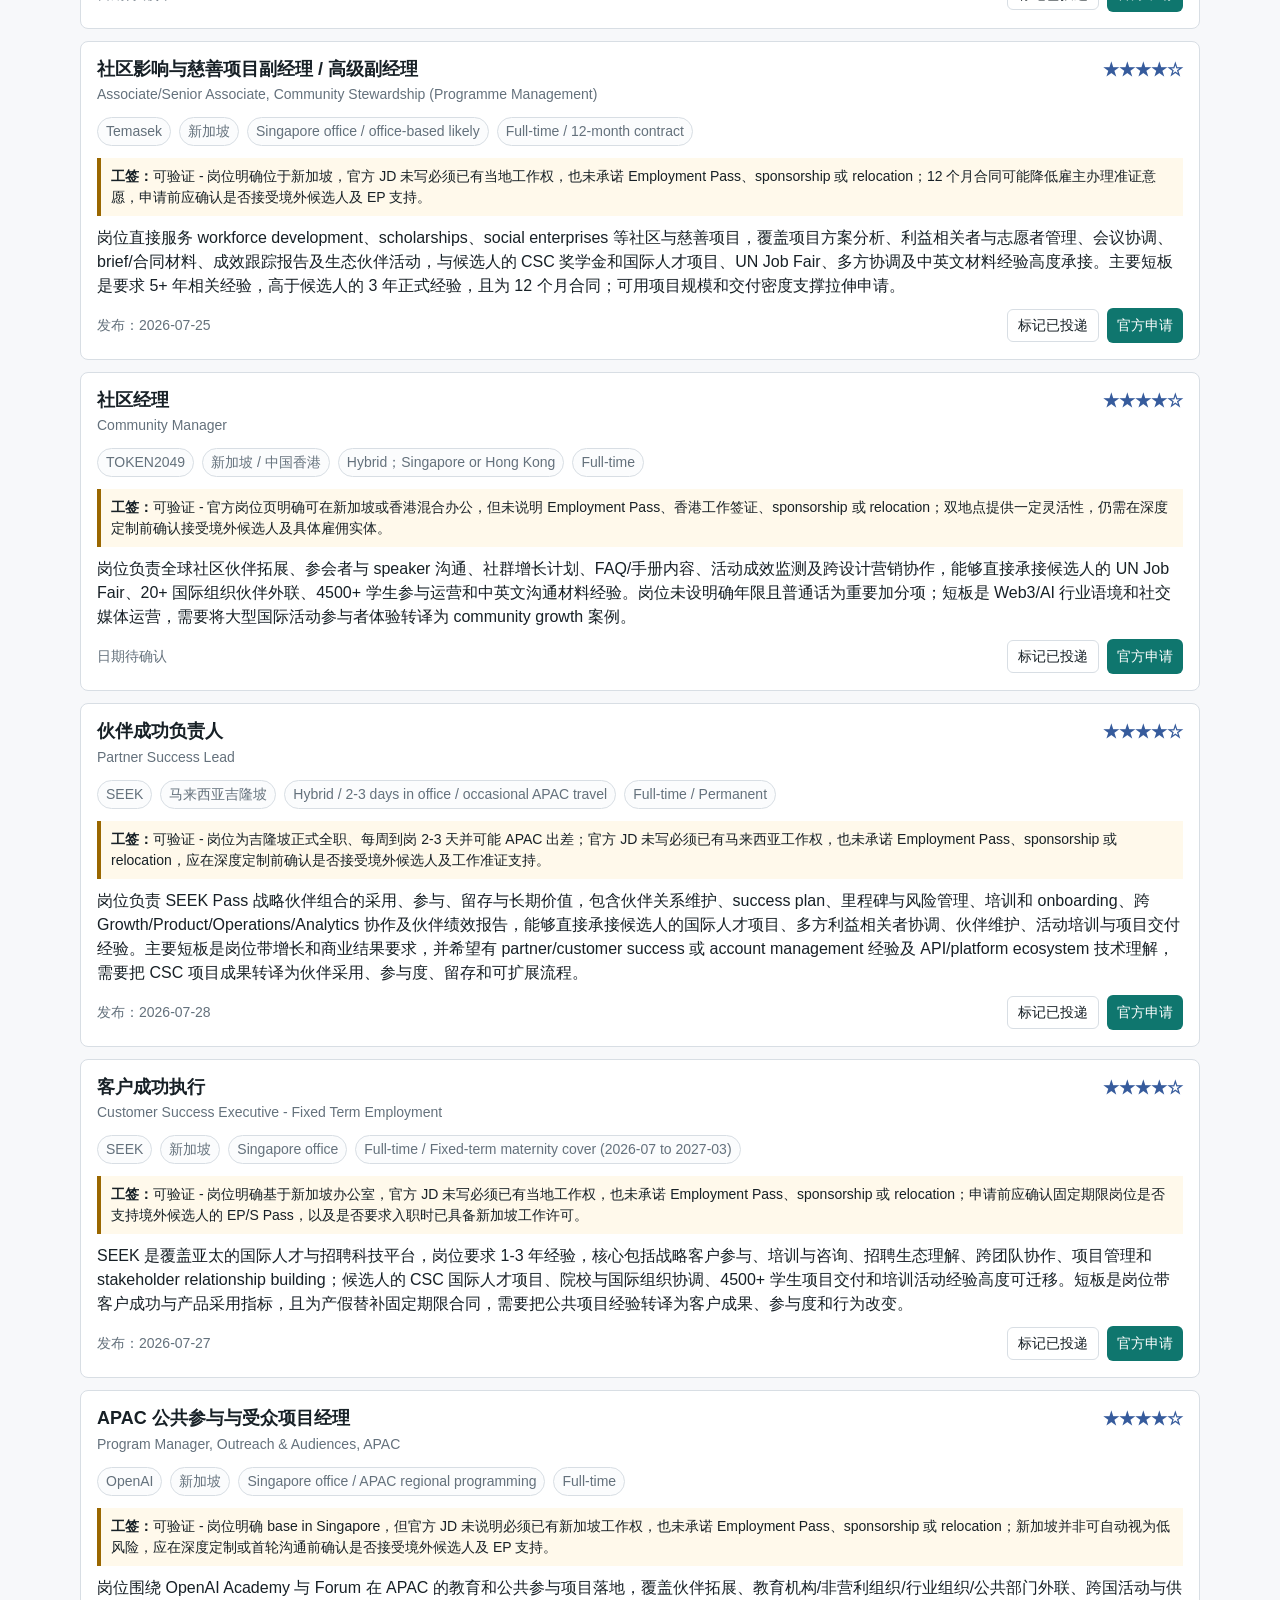
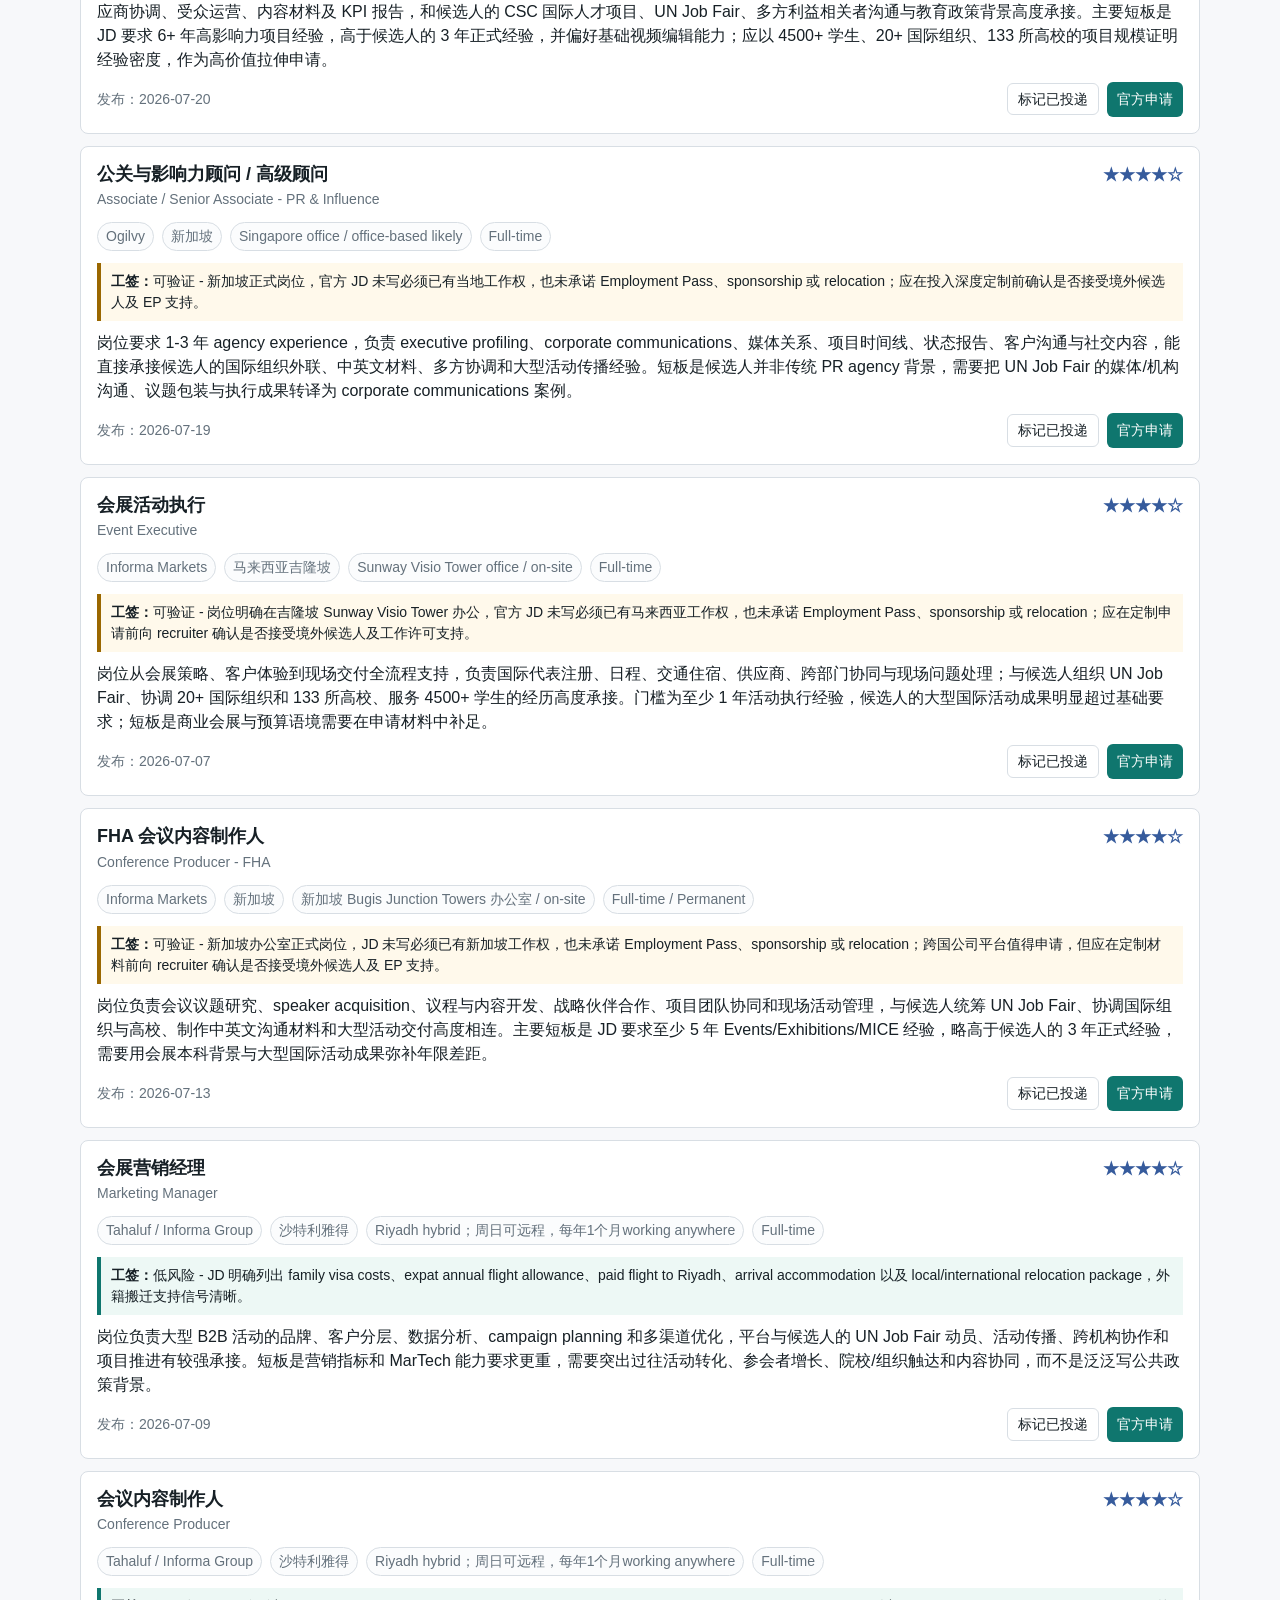
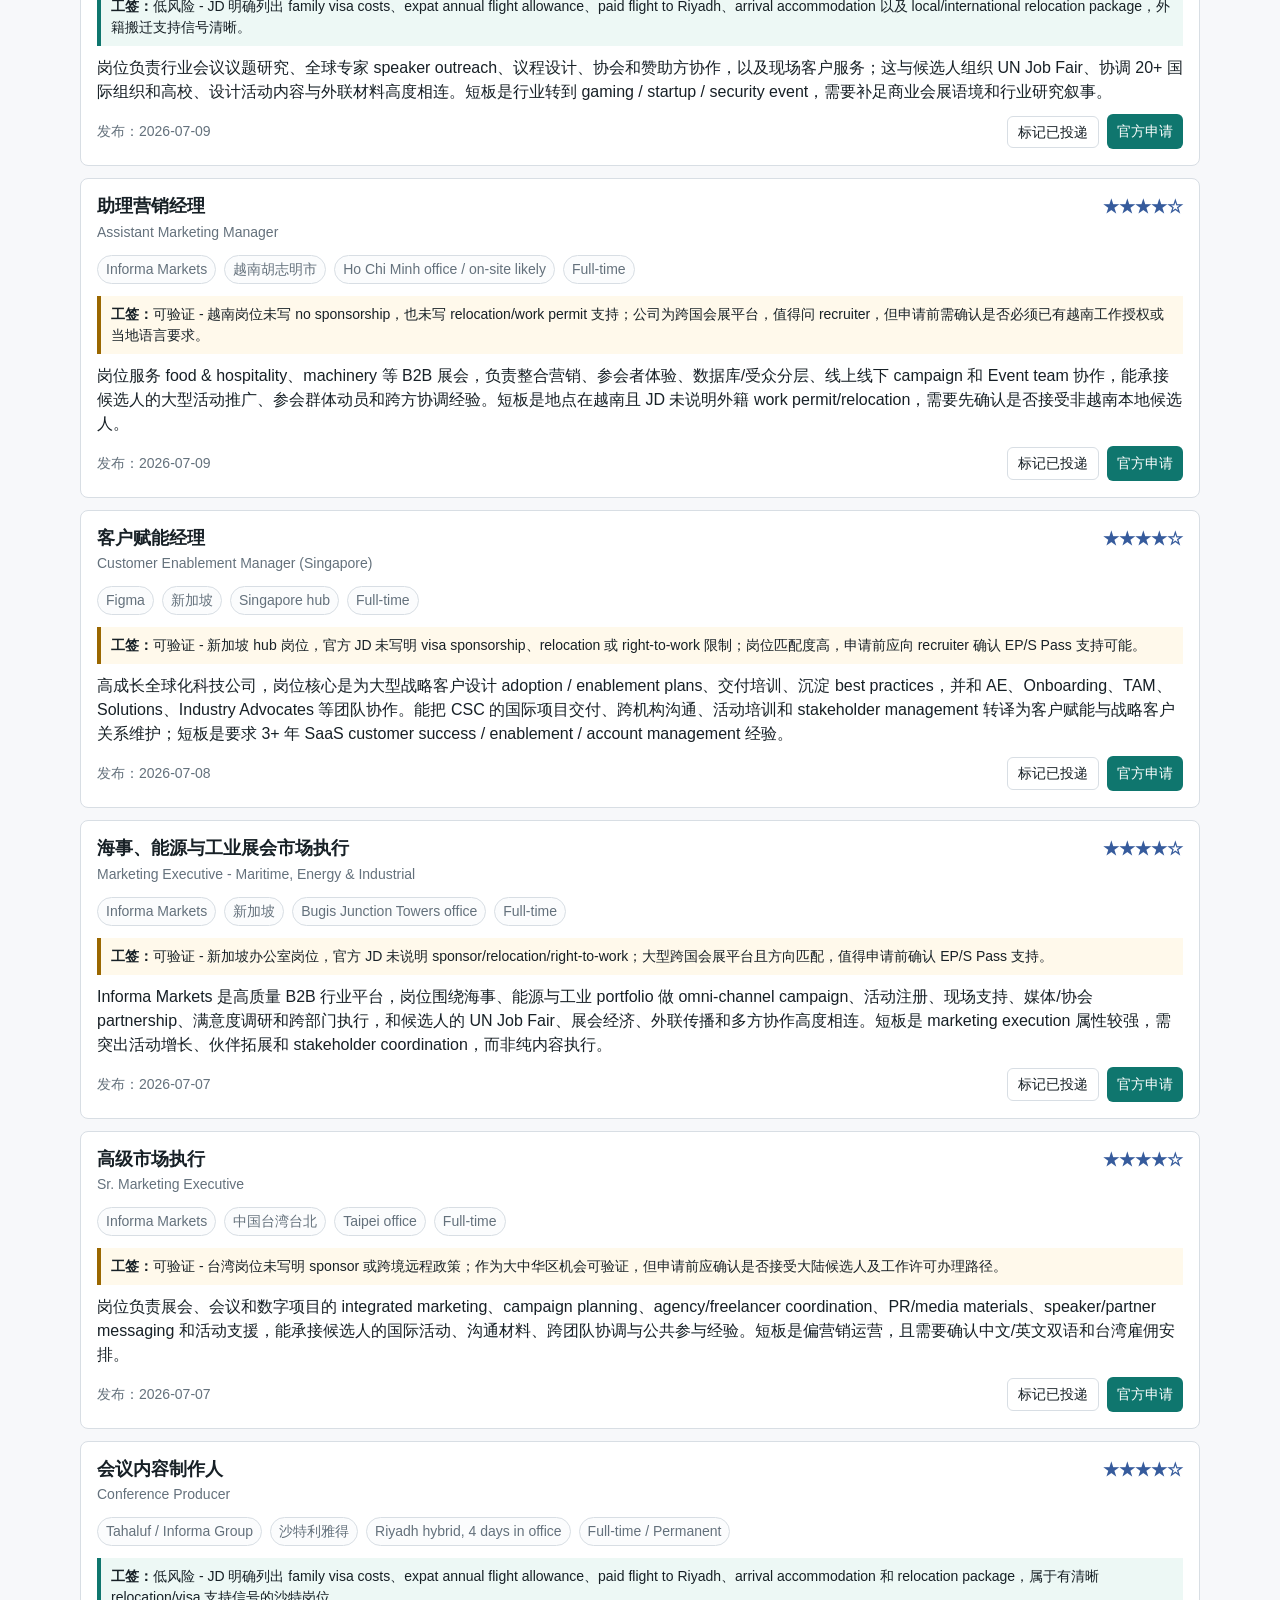
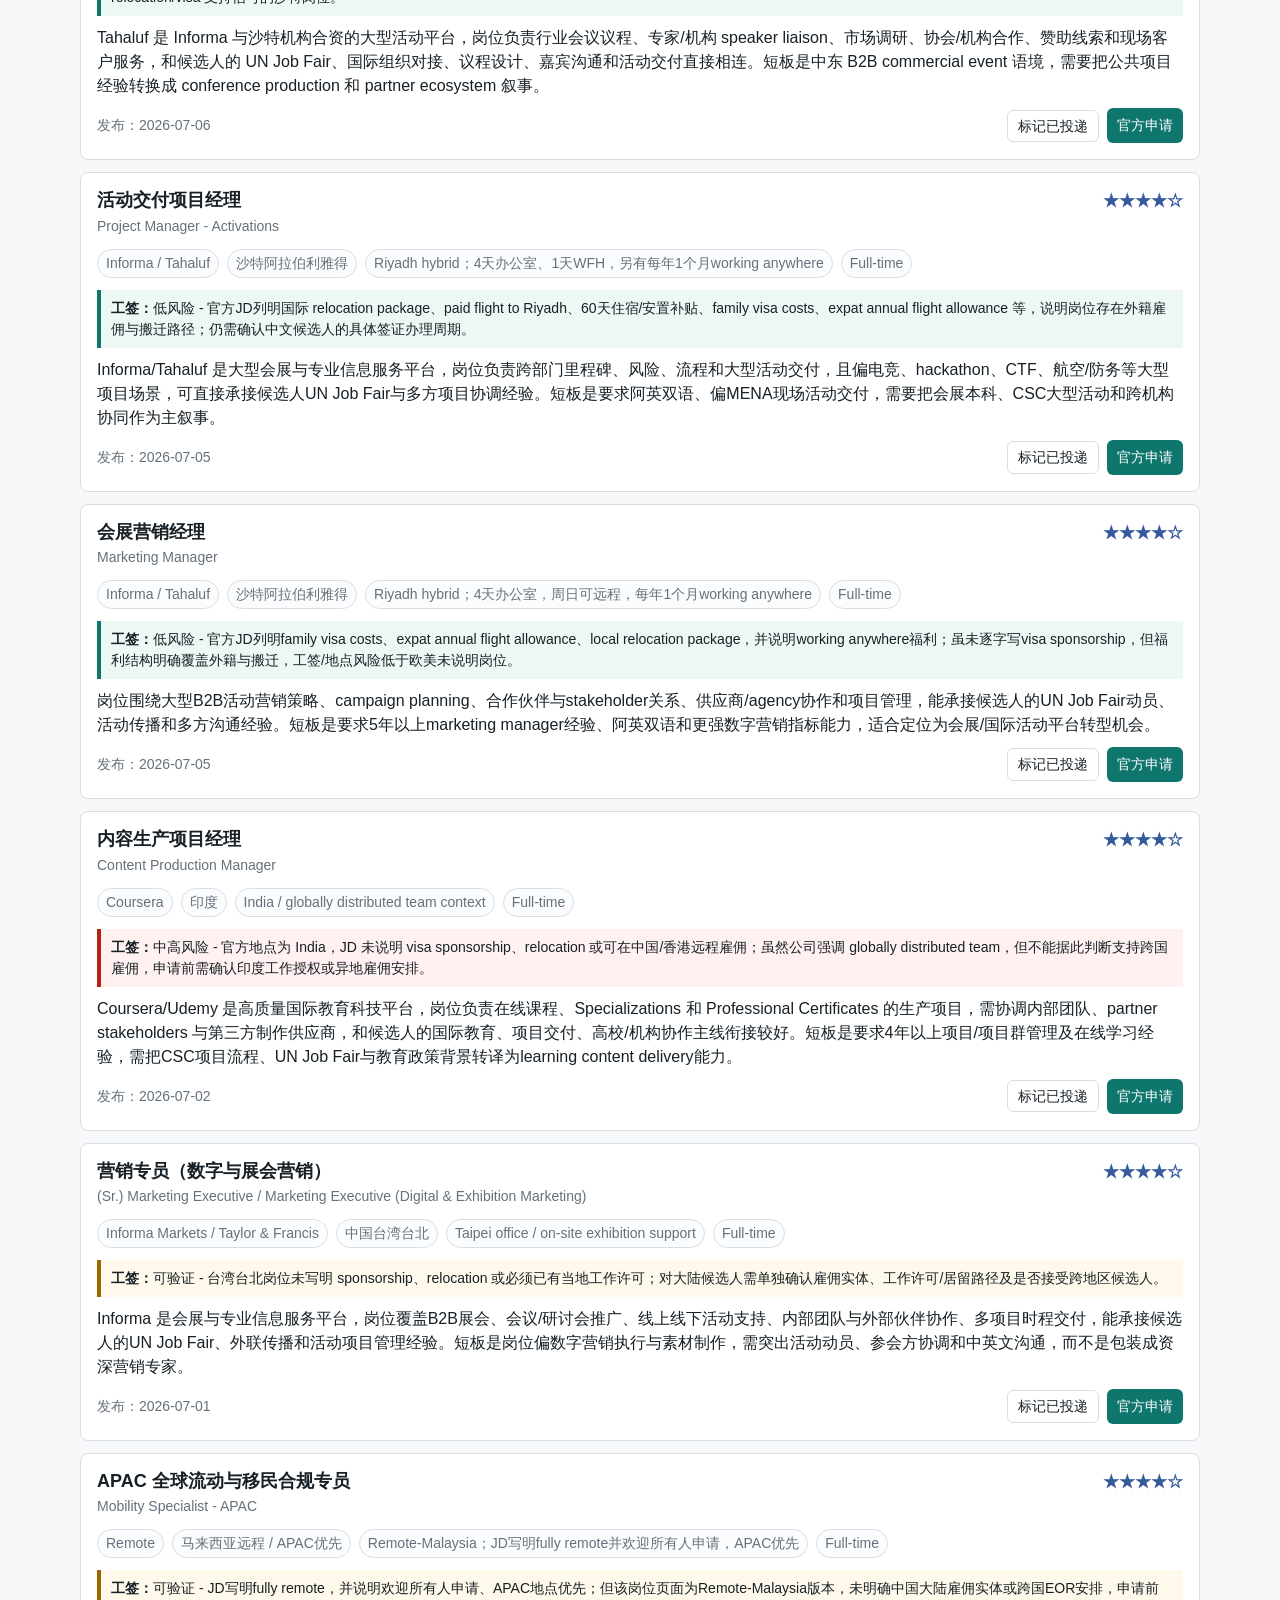
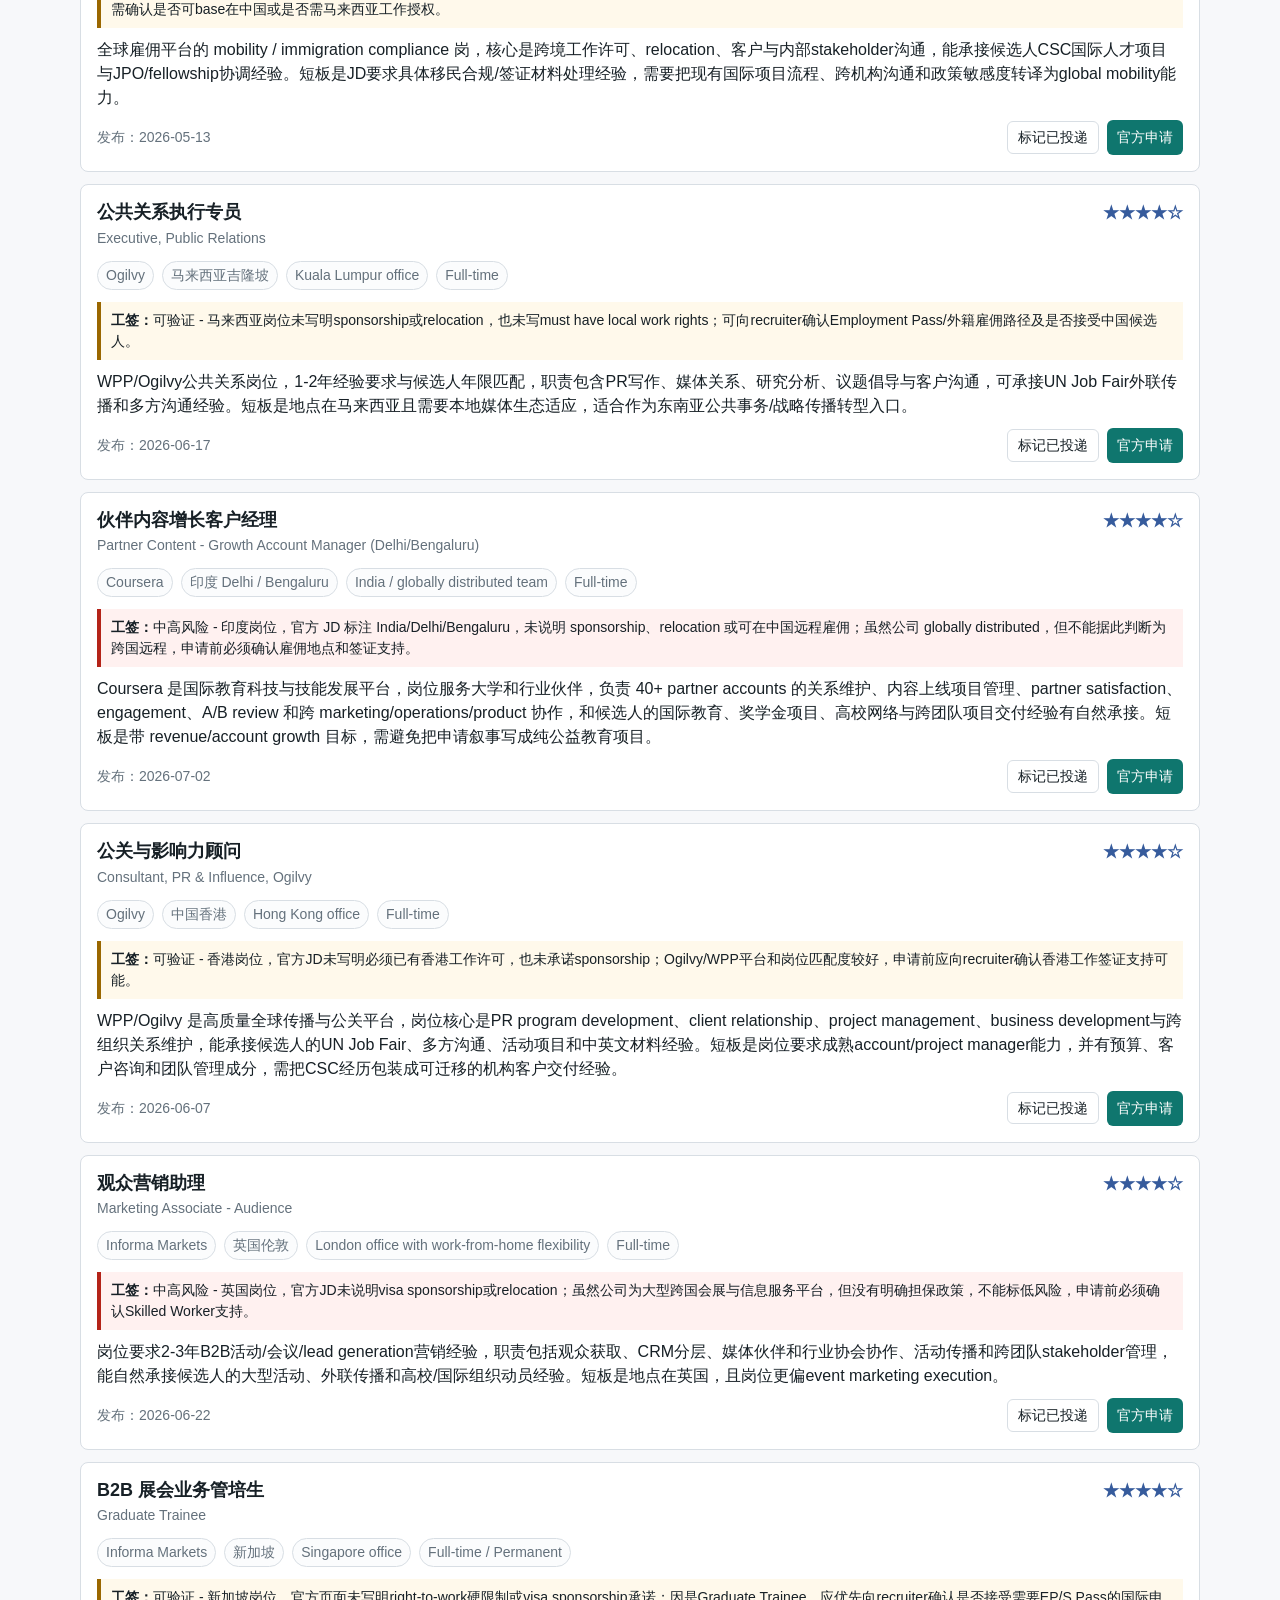
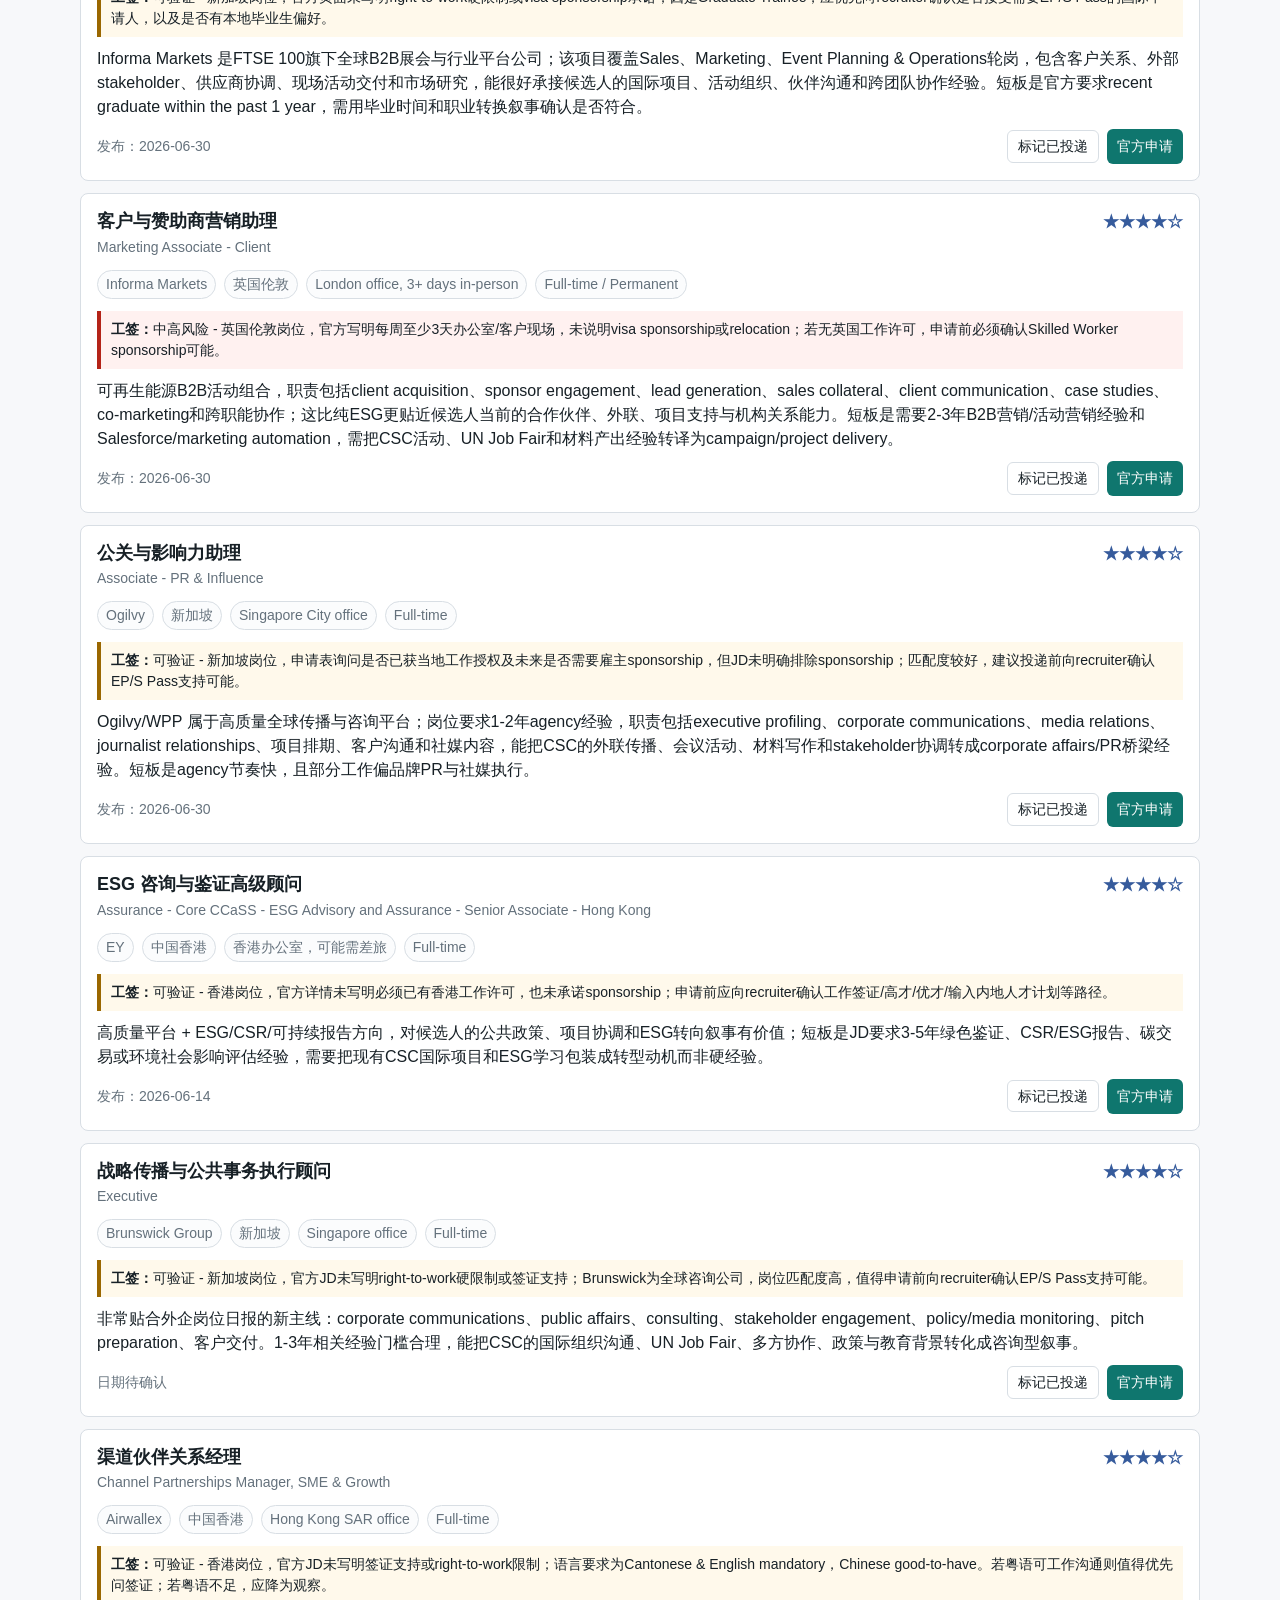
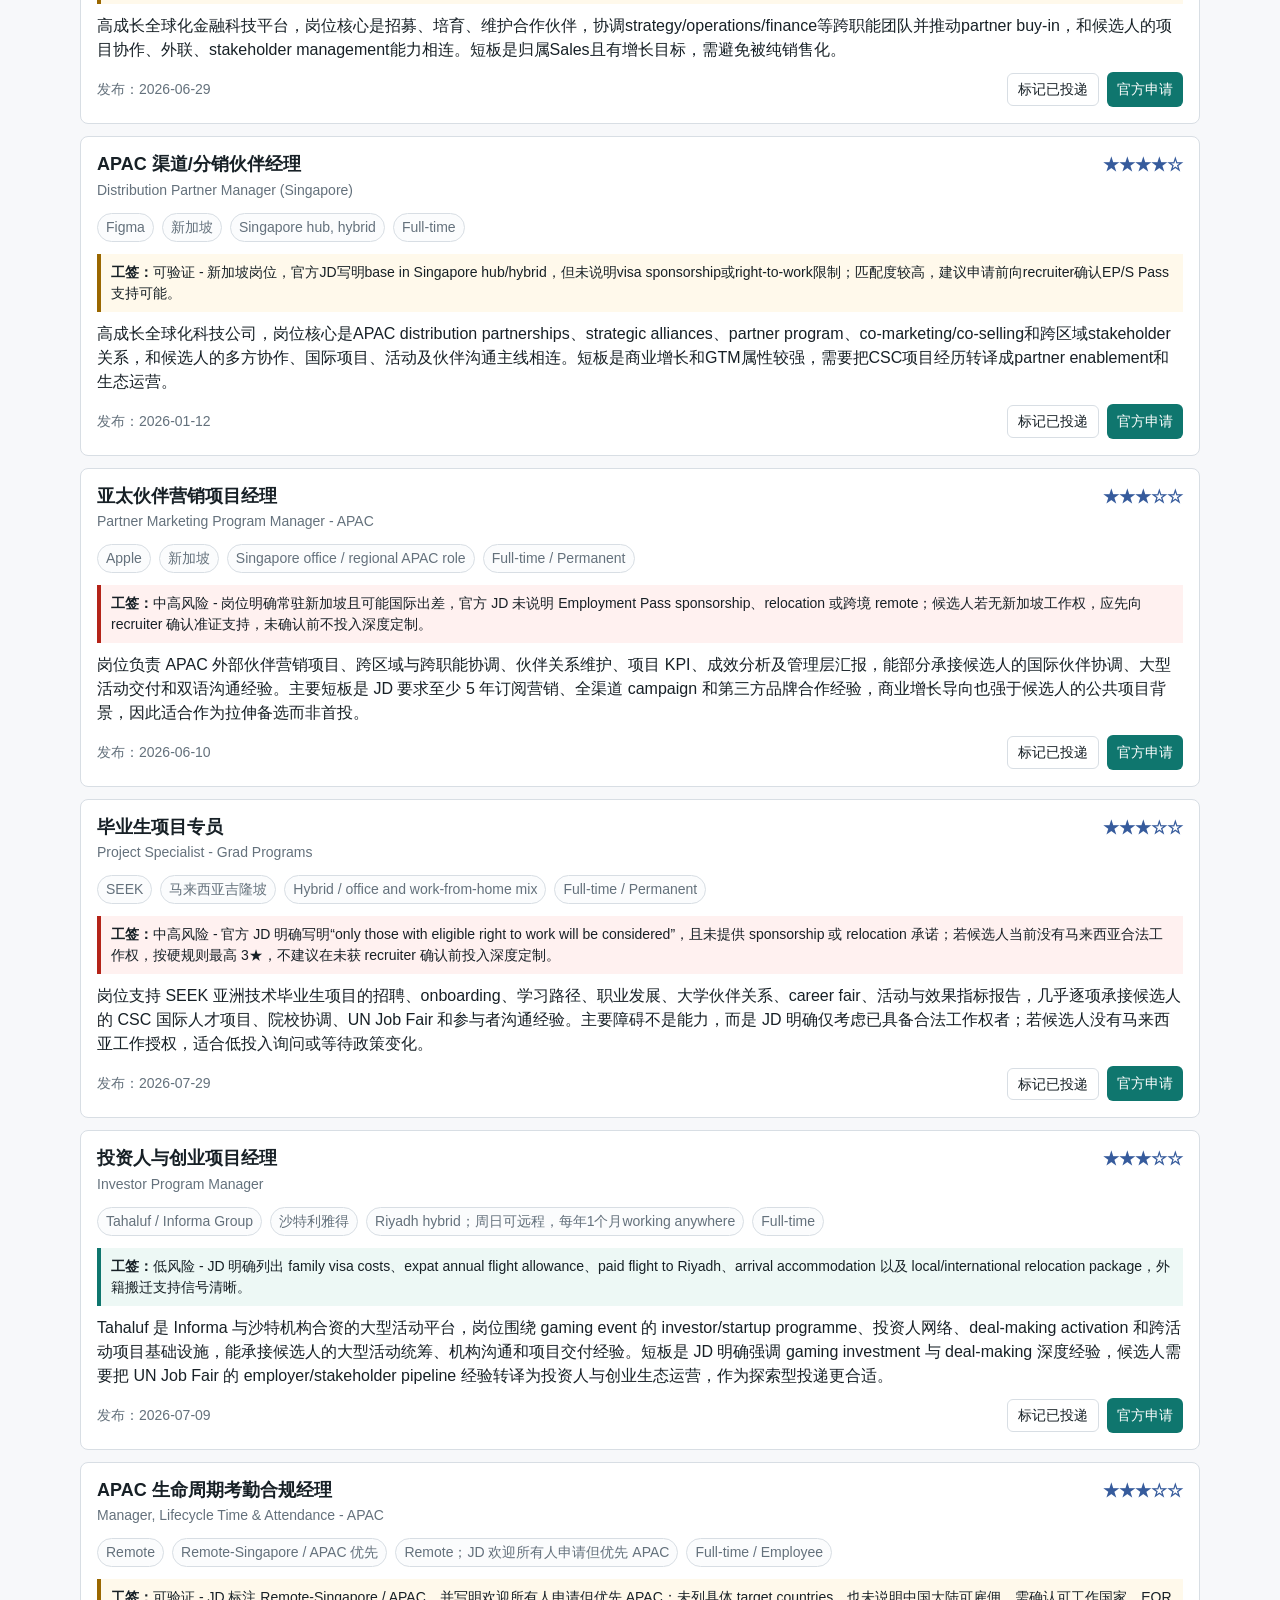
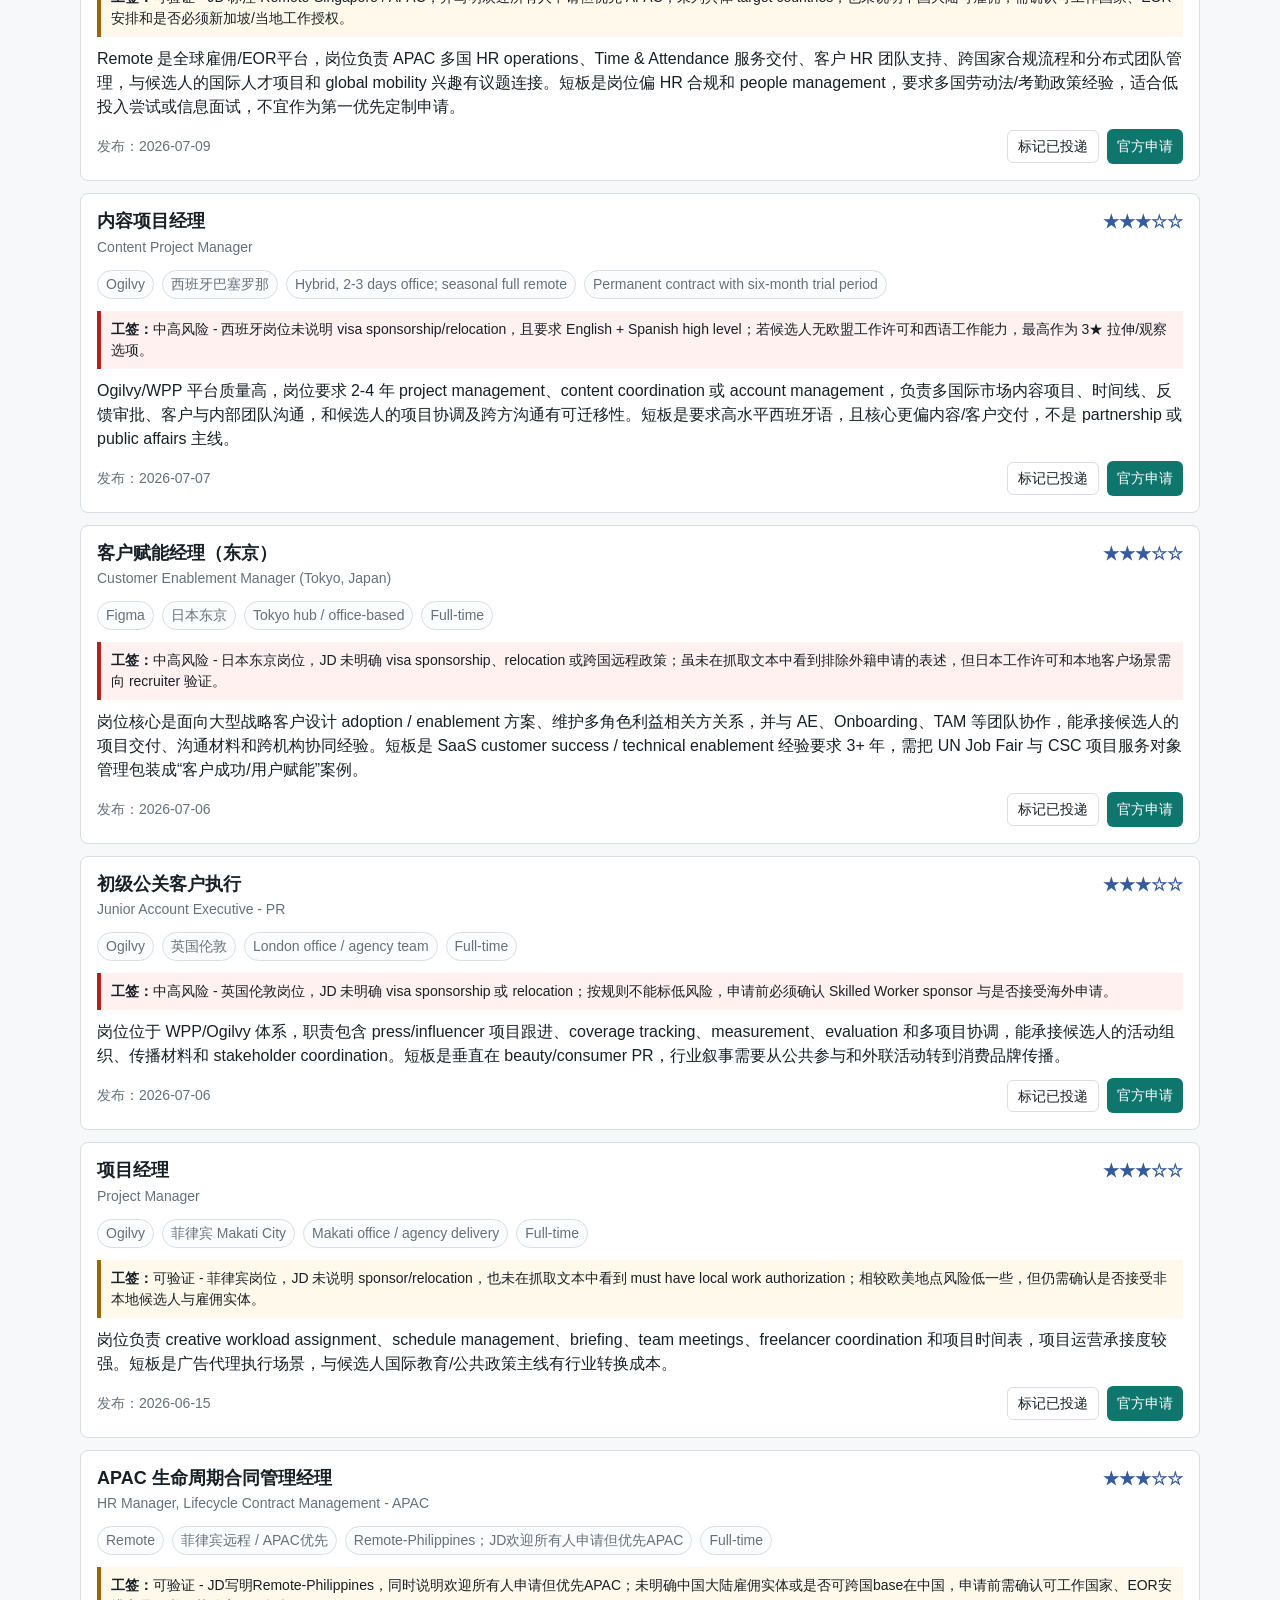
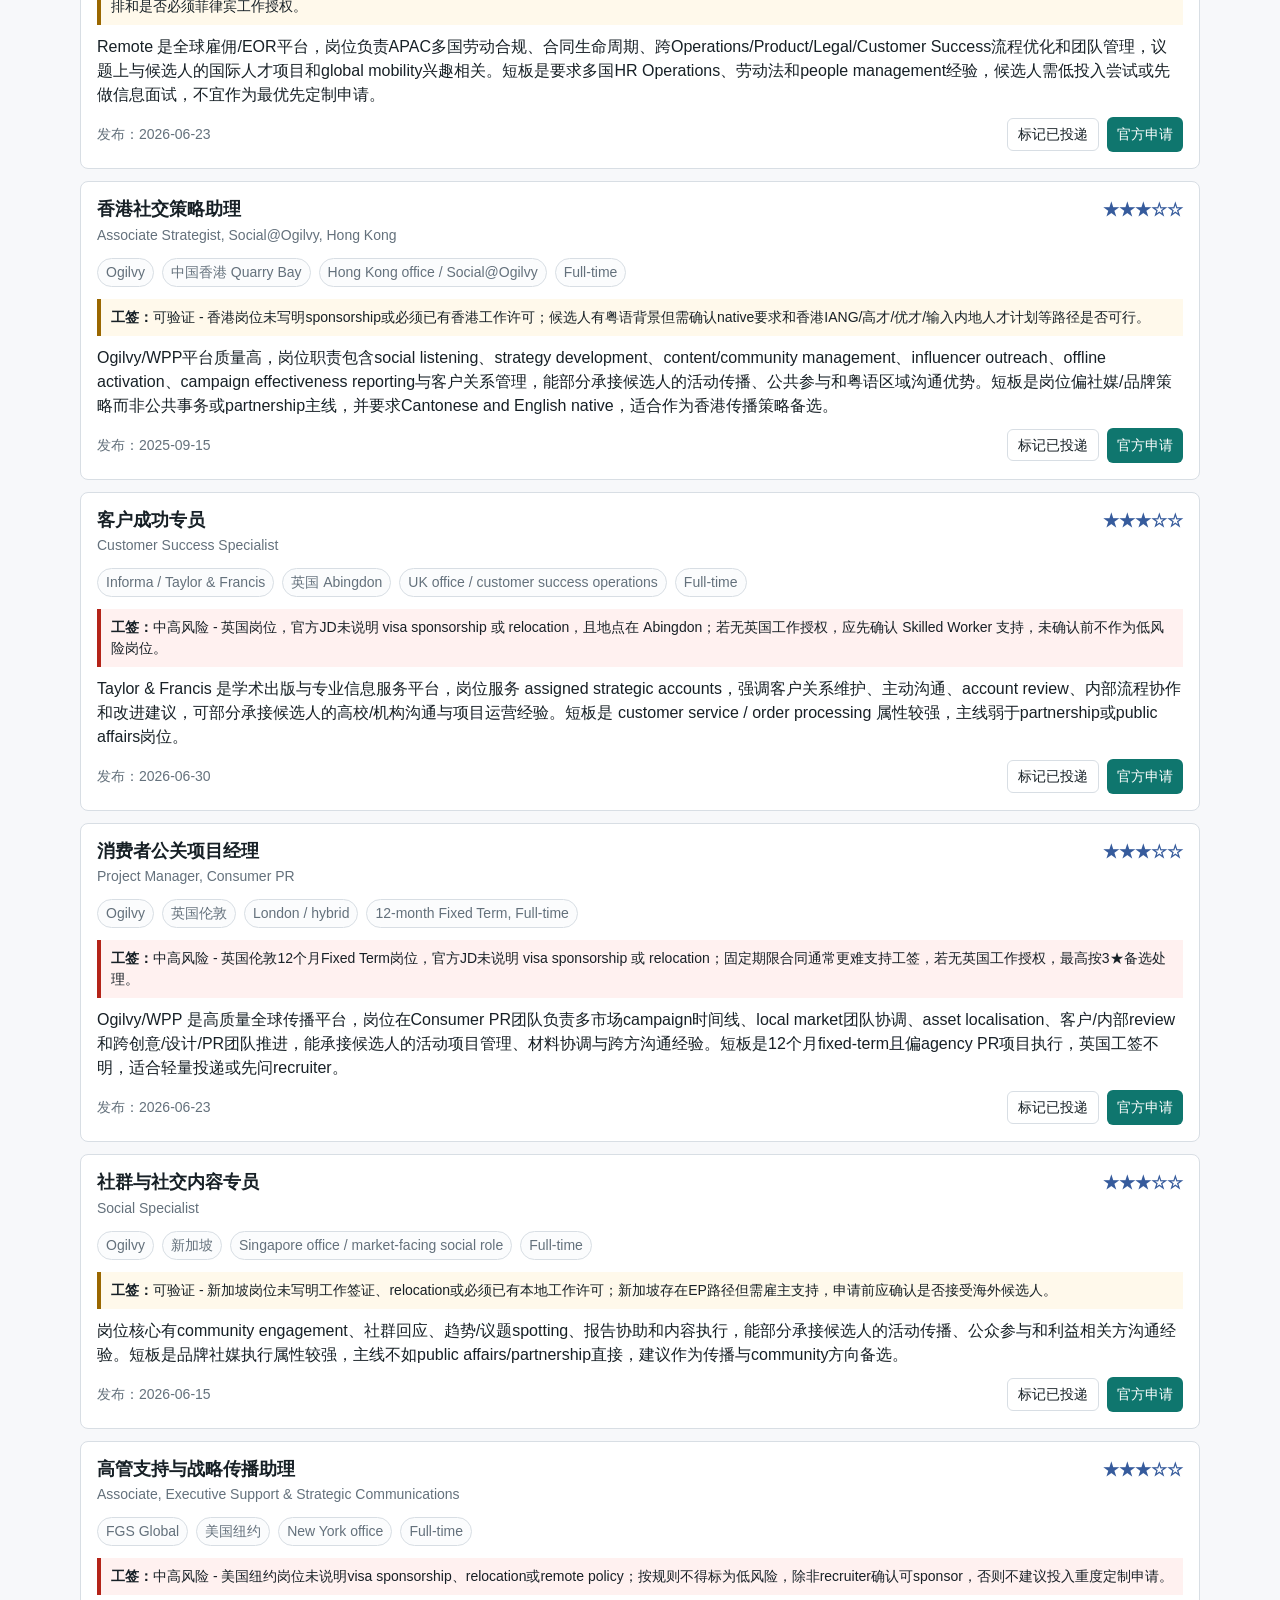
==== commit ceb044af: "Update foreign jobs data for 2026-08-06" ====
--- a/foreign-jobs/index.html
+++ b/foreign-jobs/index.html
@@ -226,7 +226,7 @@
         <div class="stat"><strong>68</strong>累计岗位</div>
         <div class="stat"><strong>67</strong>有效岗位</div>
         <div class="stat"><strong id="applied-count">0</strong>已投递</div>
-        <div class="stat"><strong>2026-08-05</strong>最近更新</div>
+        <div class="stat"><strong>2026-08-06</strong>最近更新</div>
       </div>
     </div>
   </header>
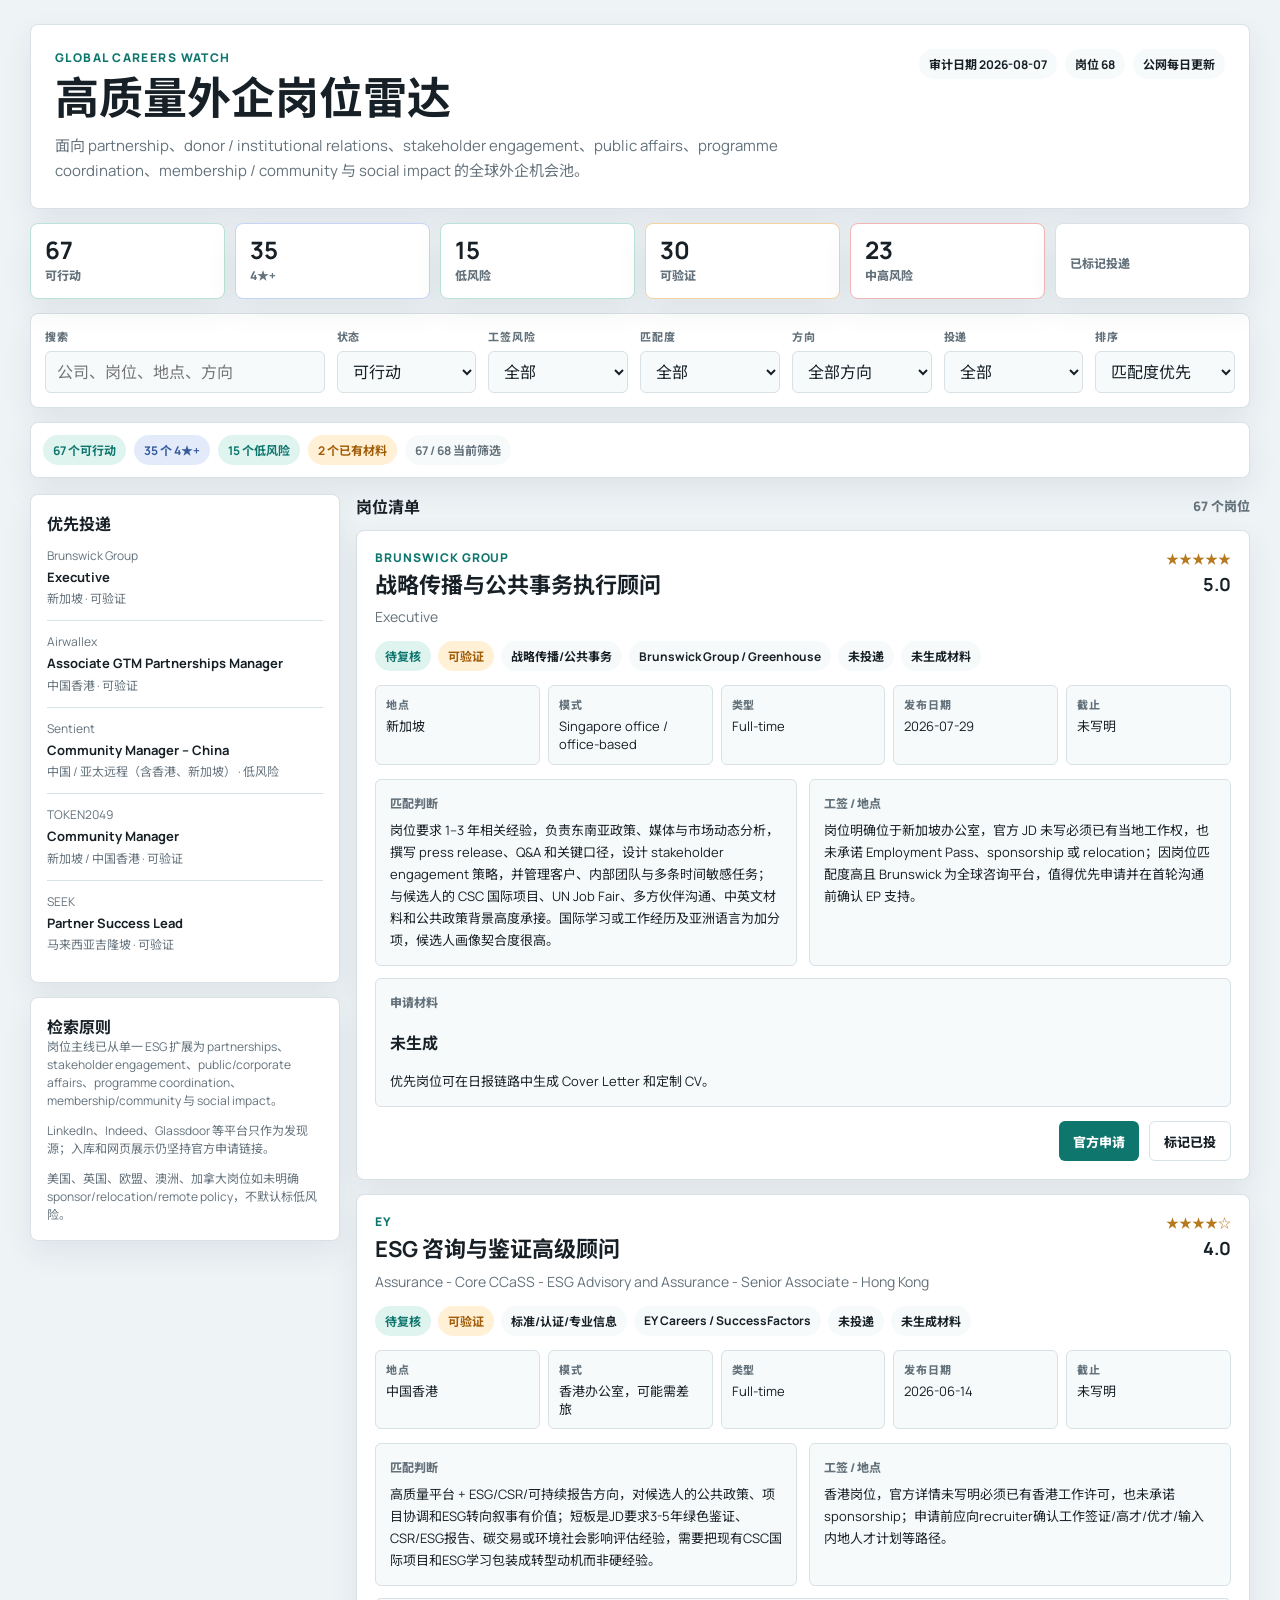
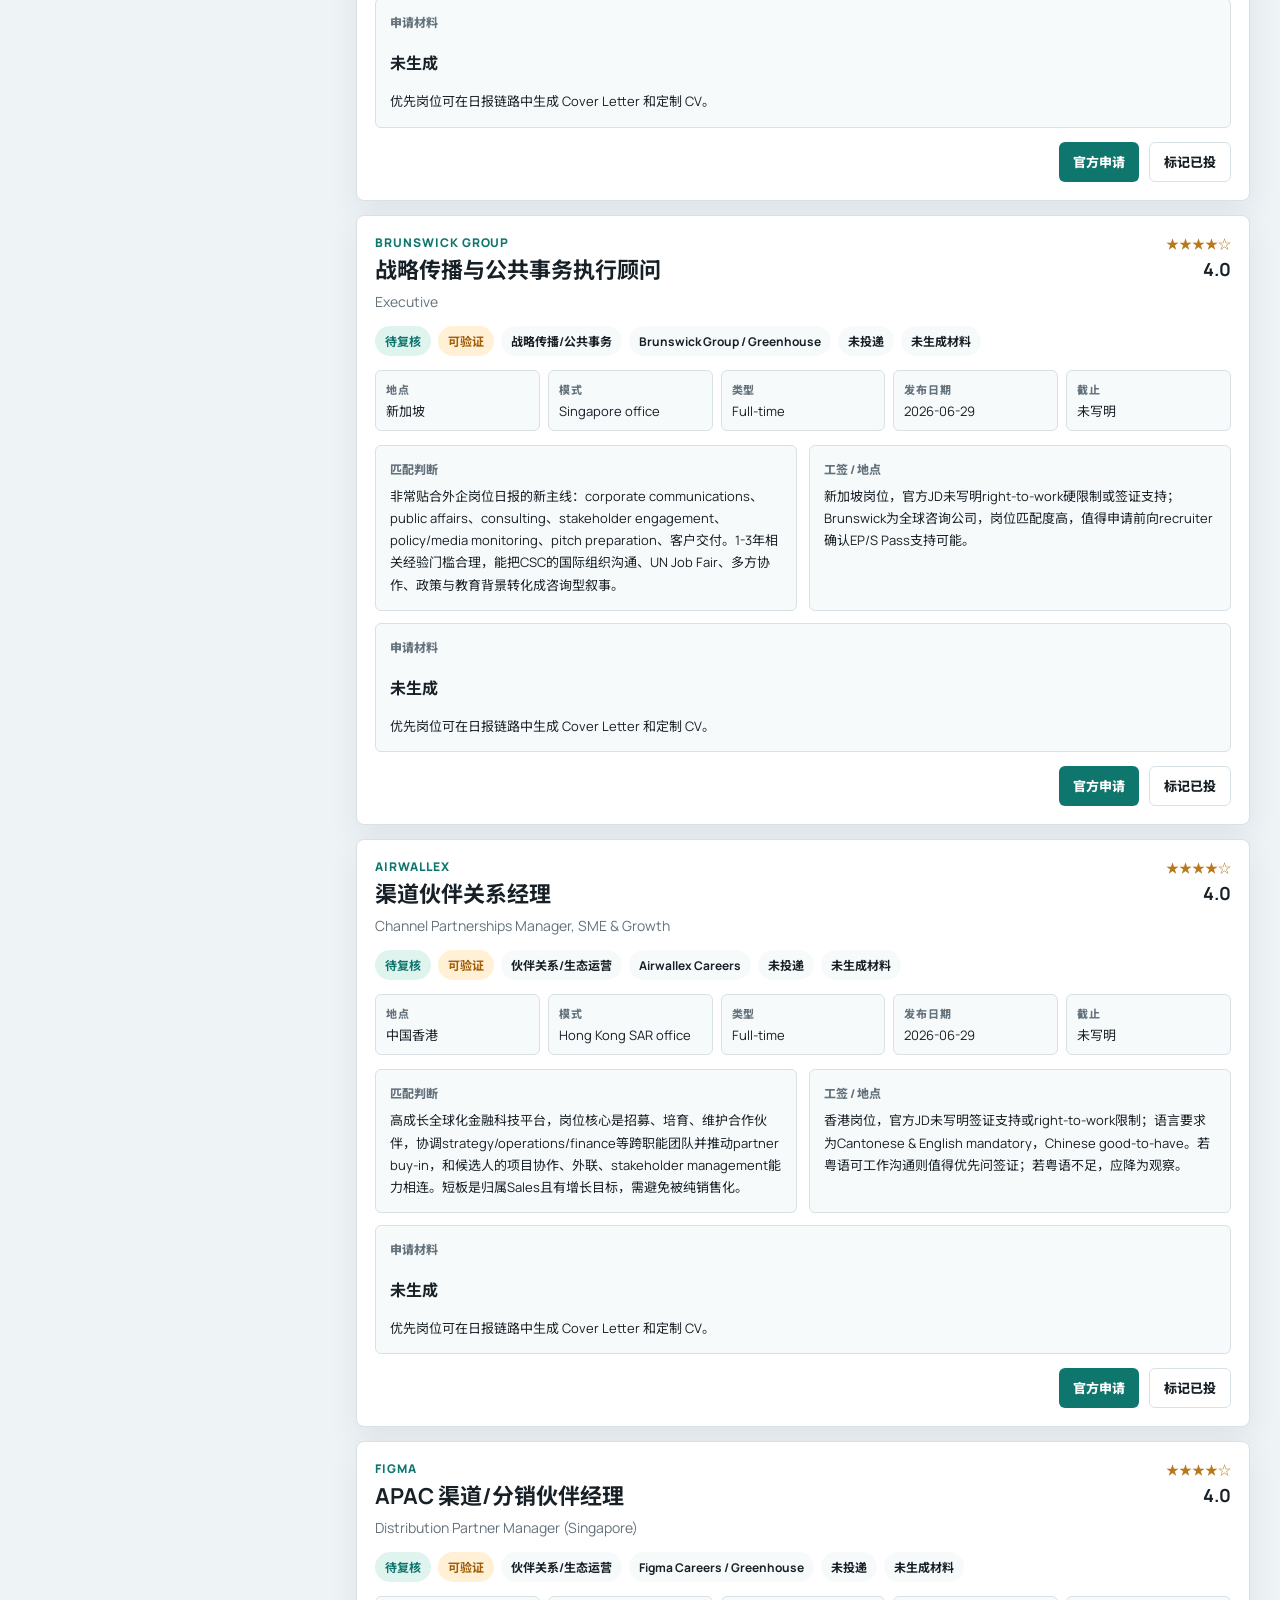
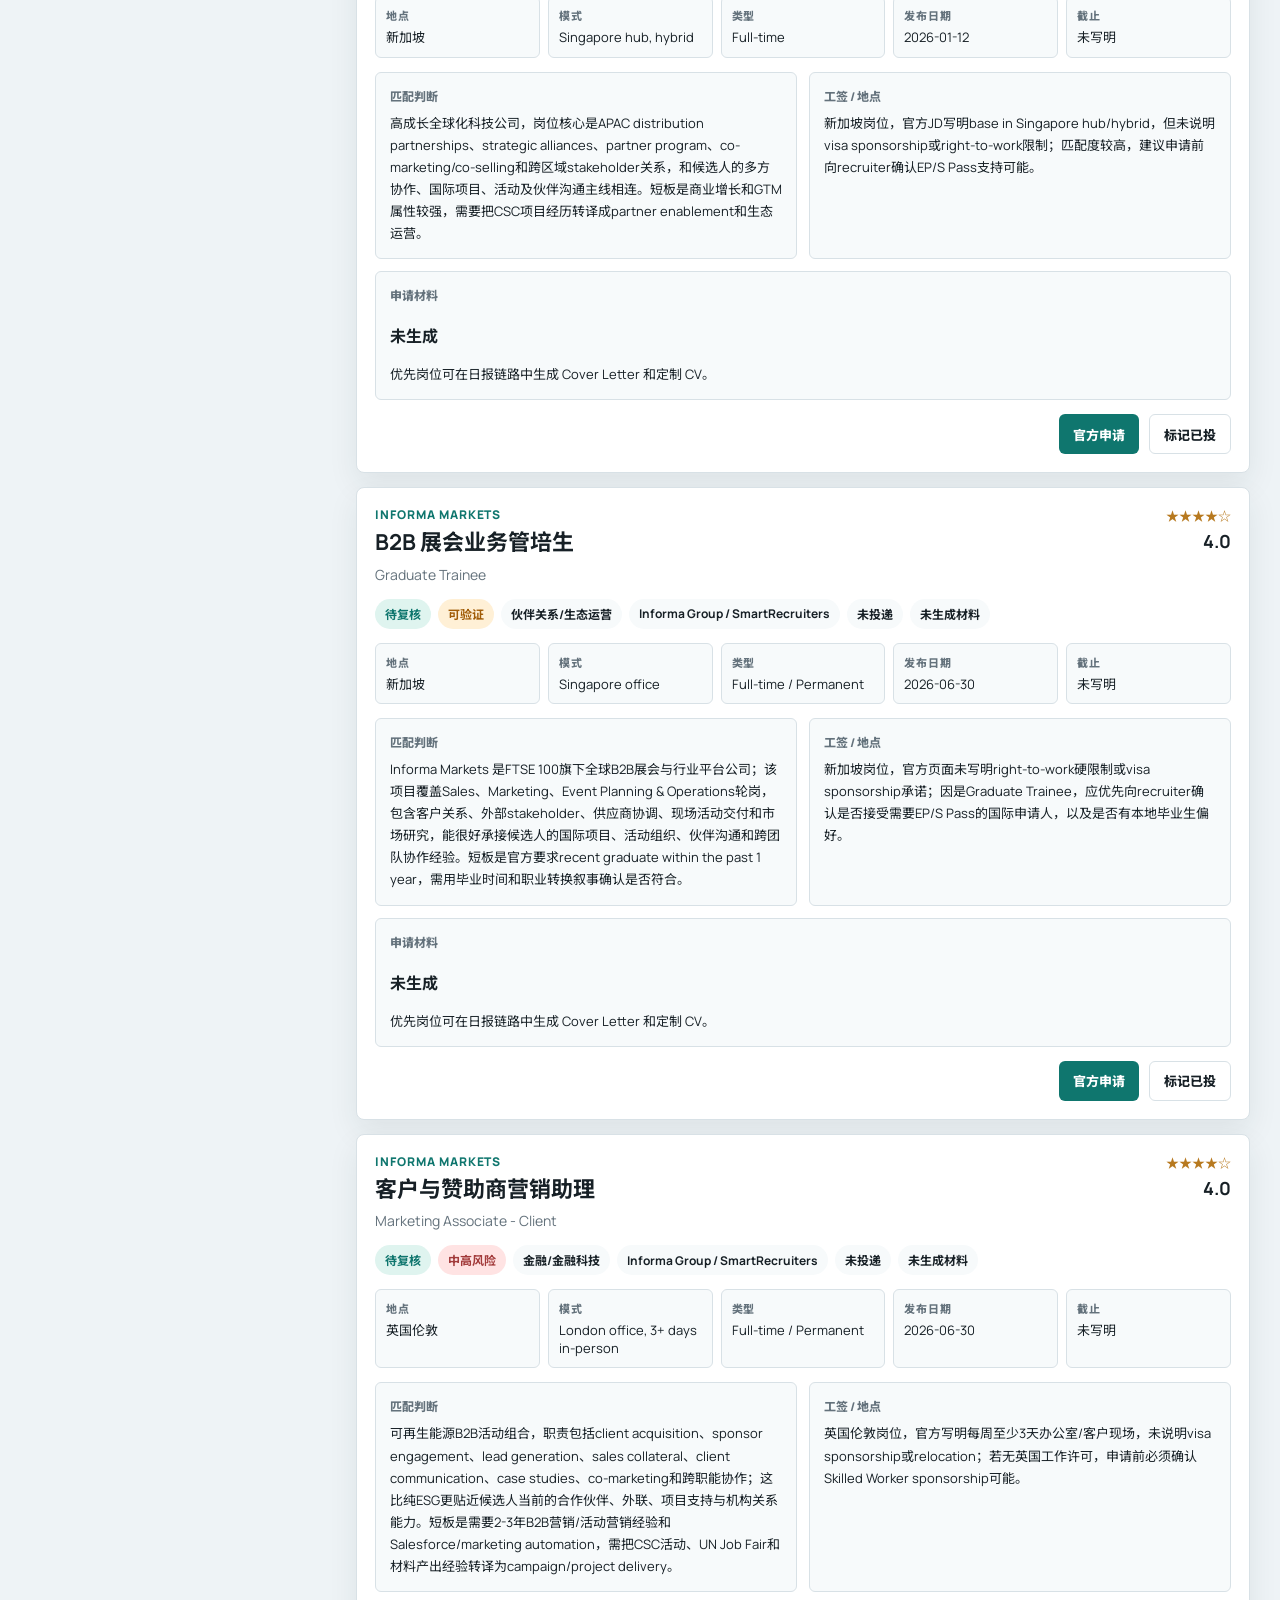
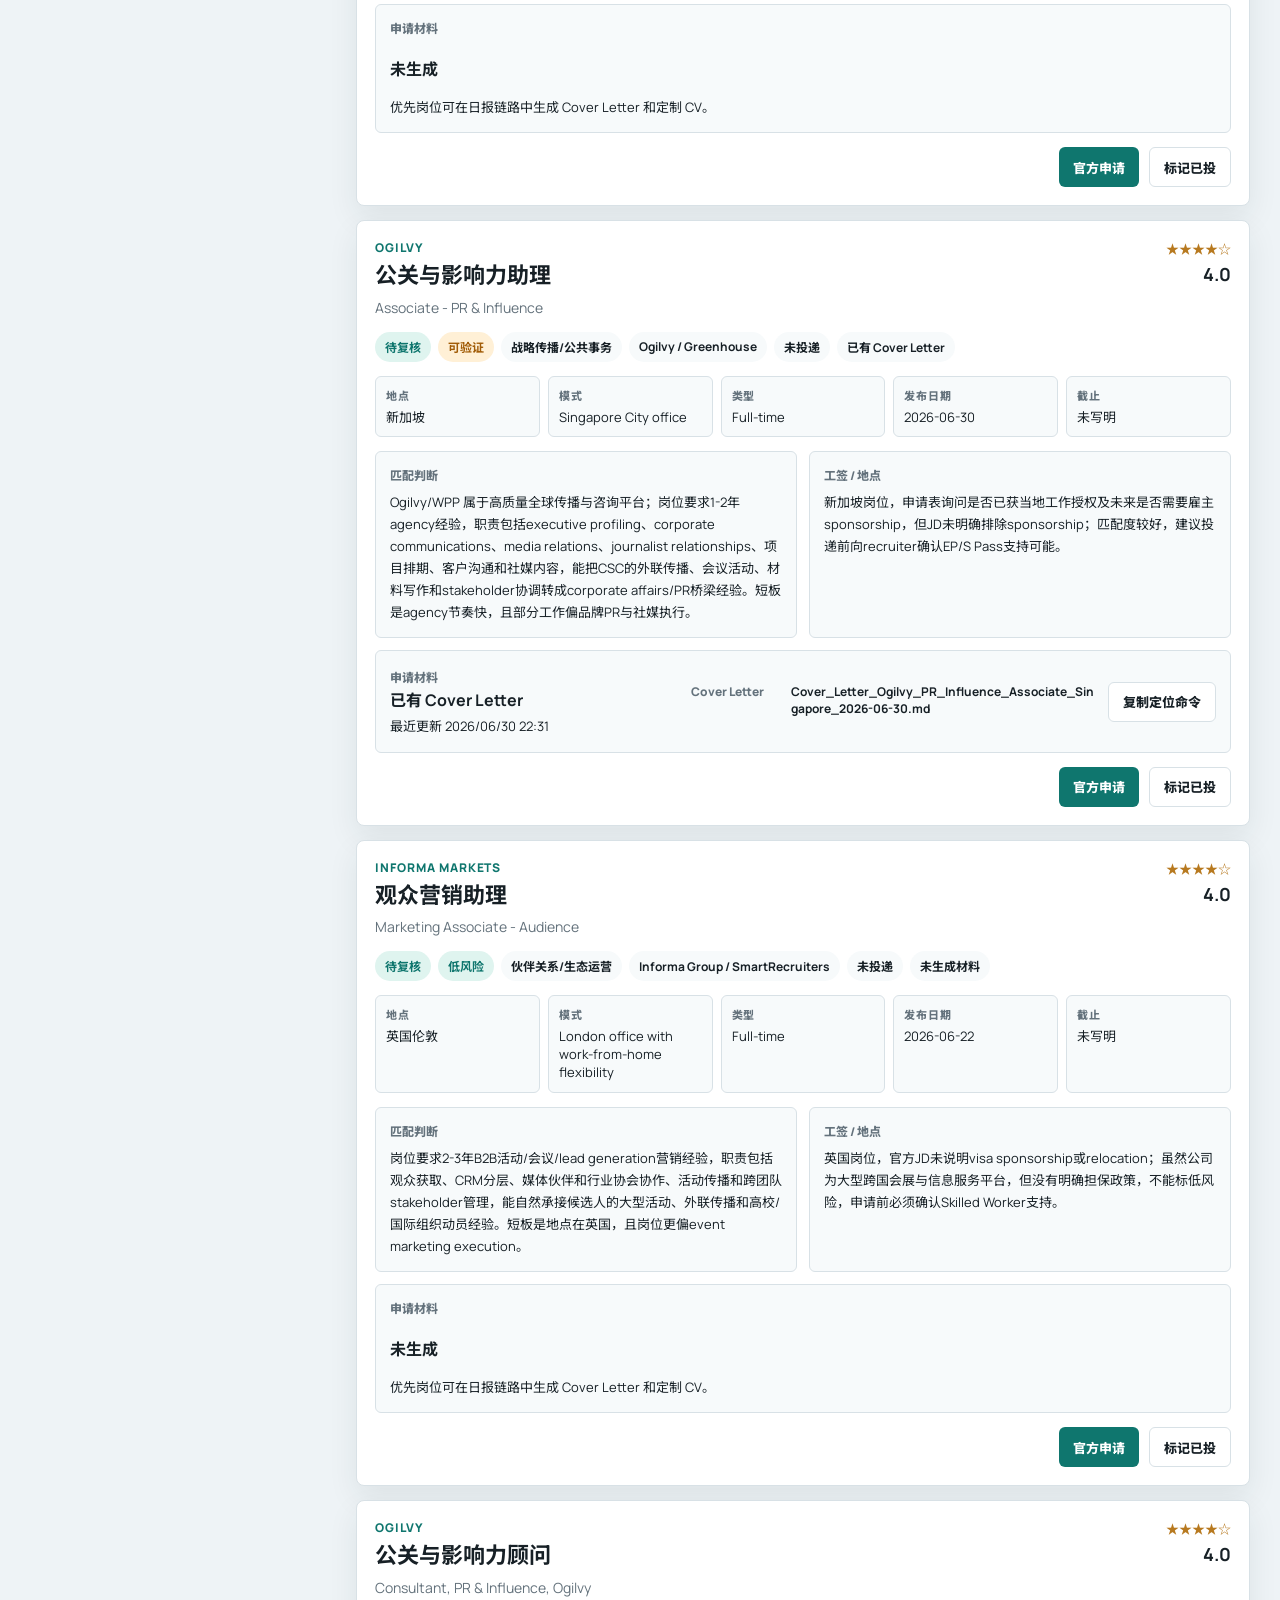
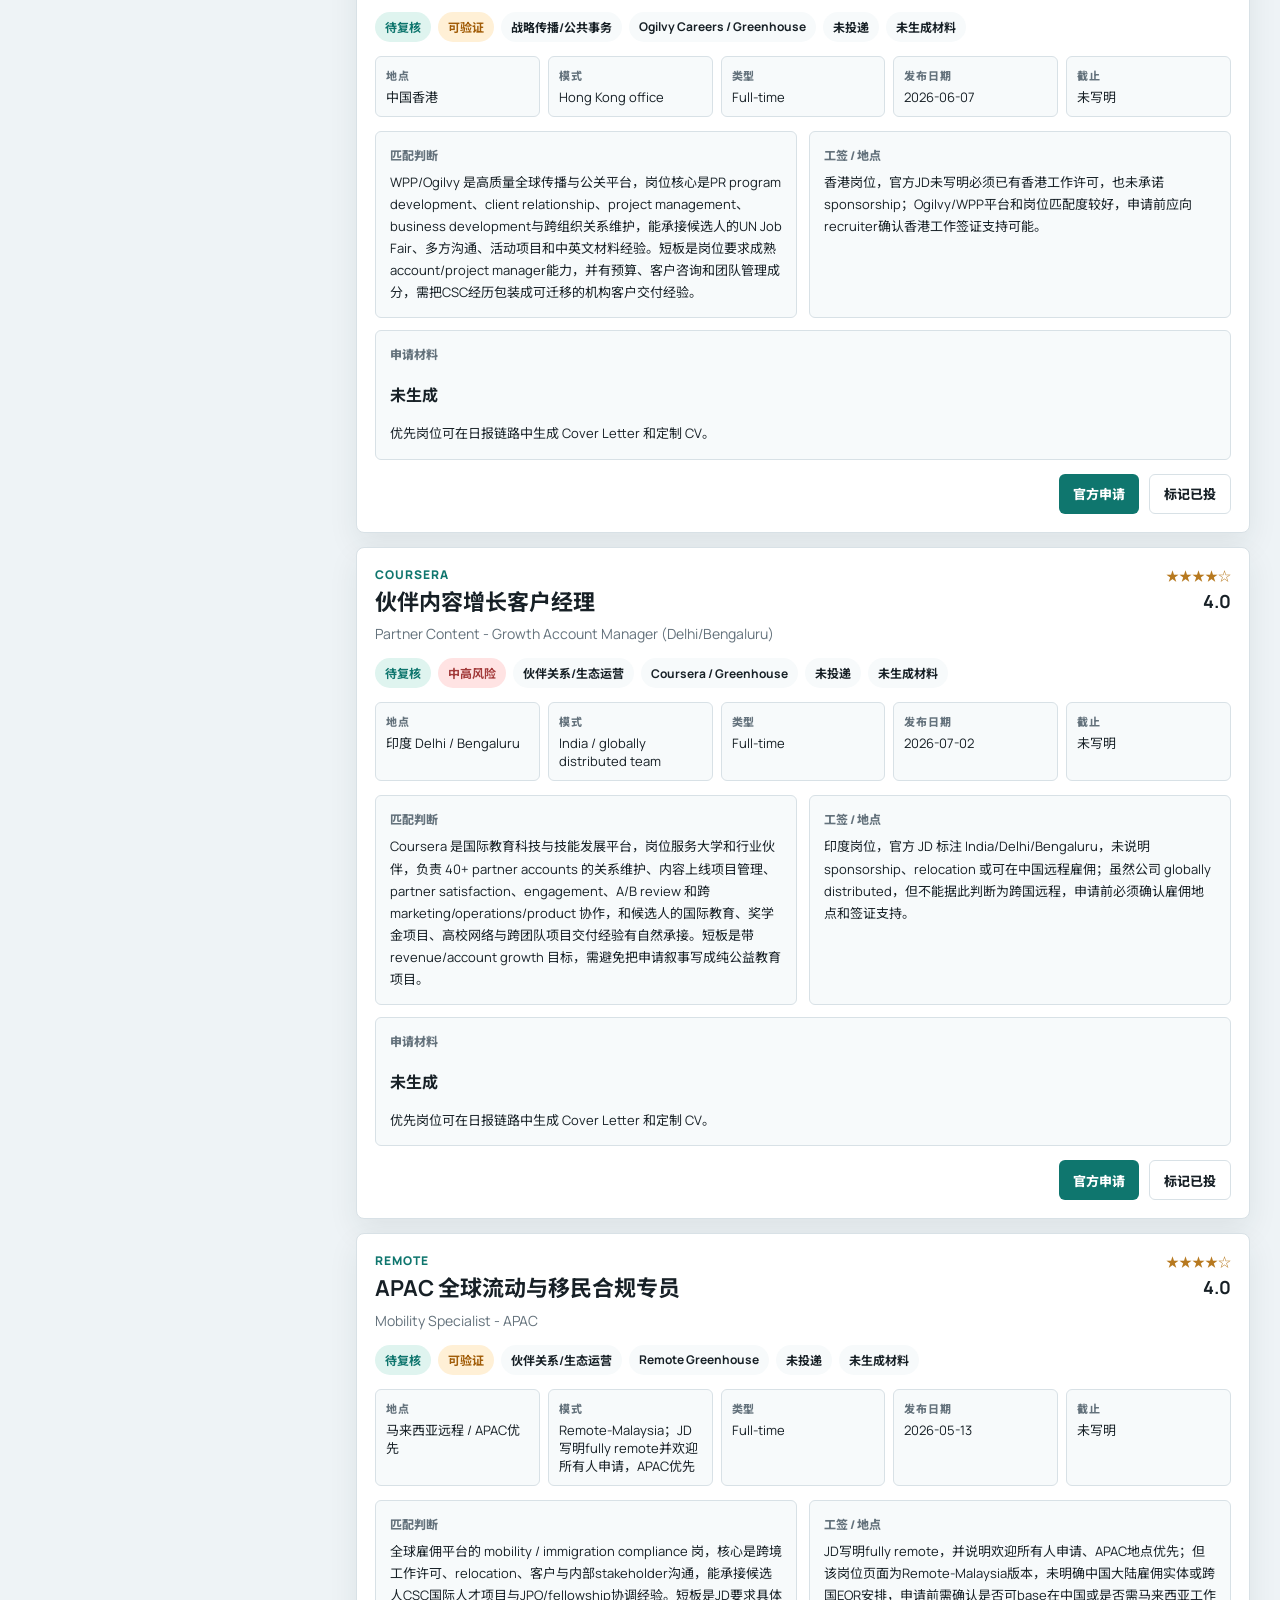
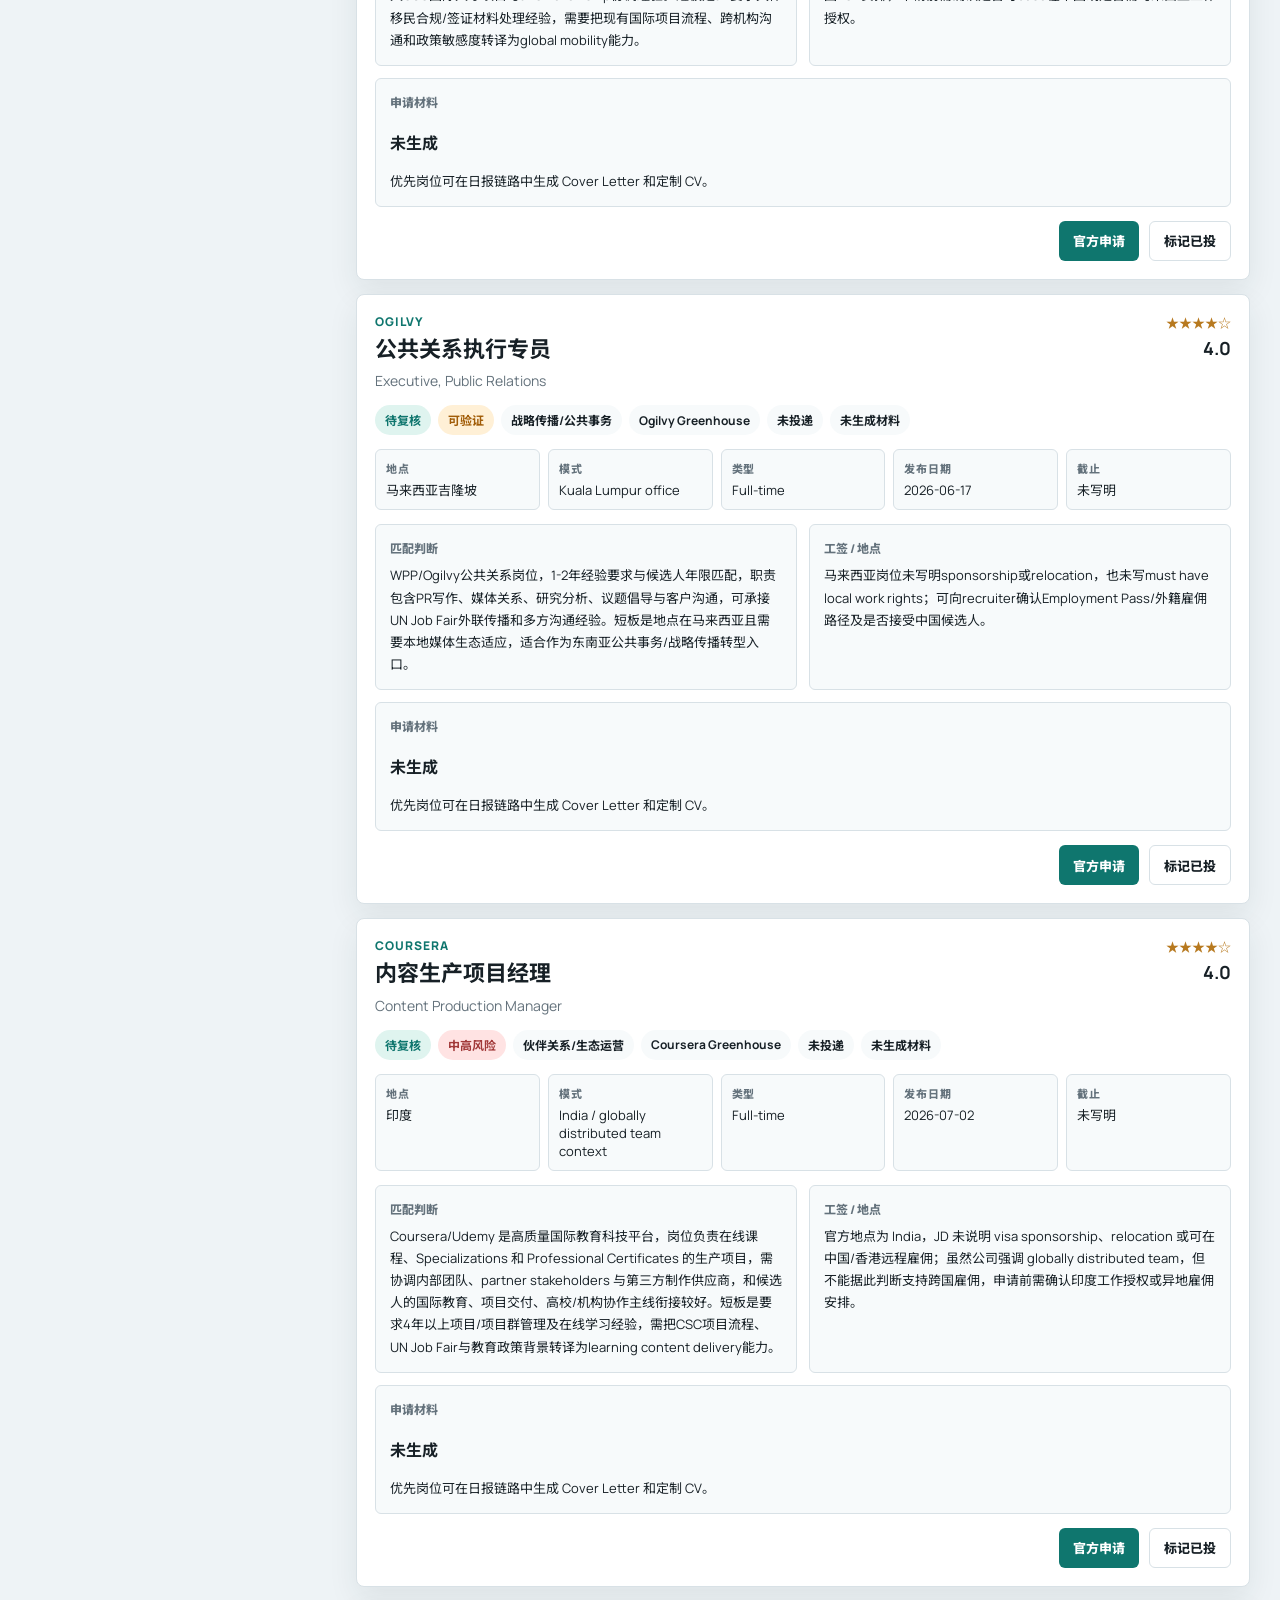
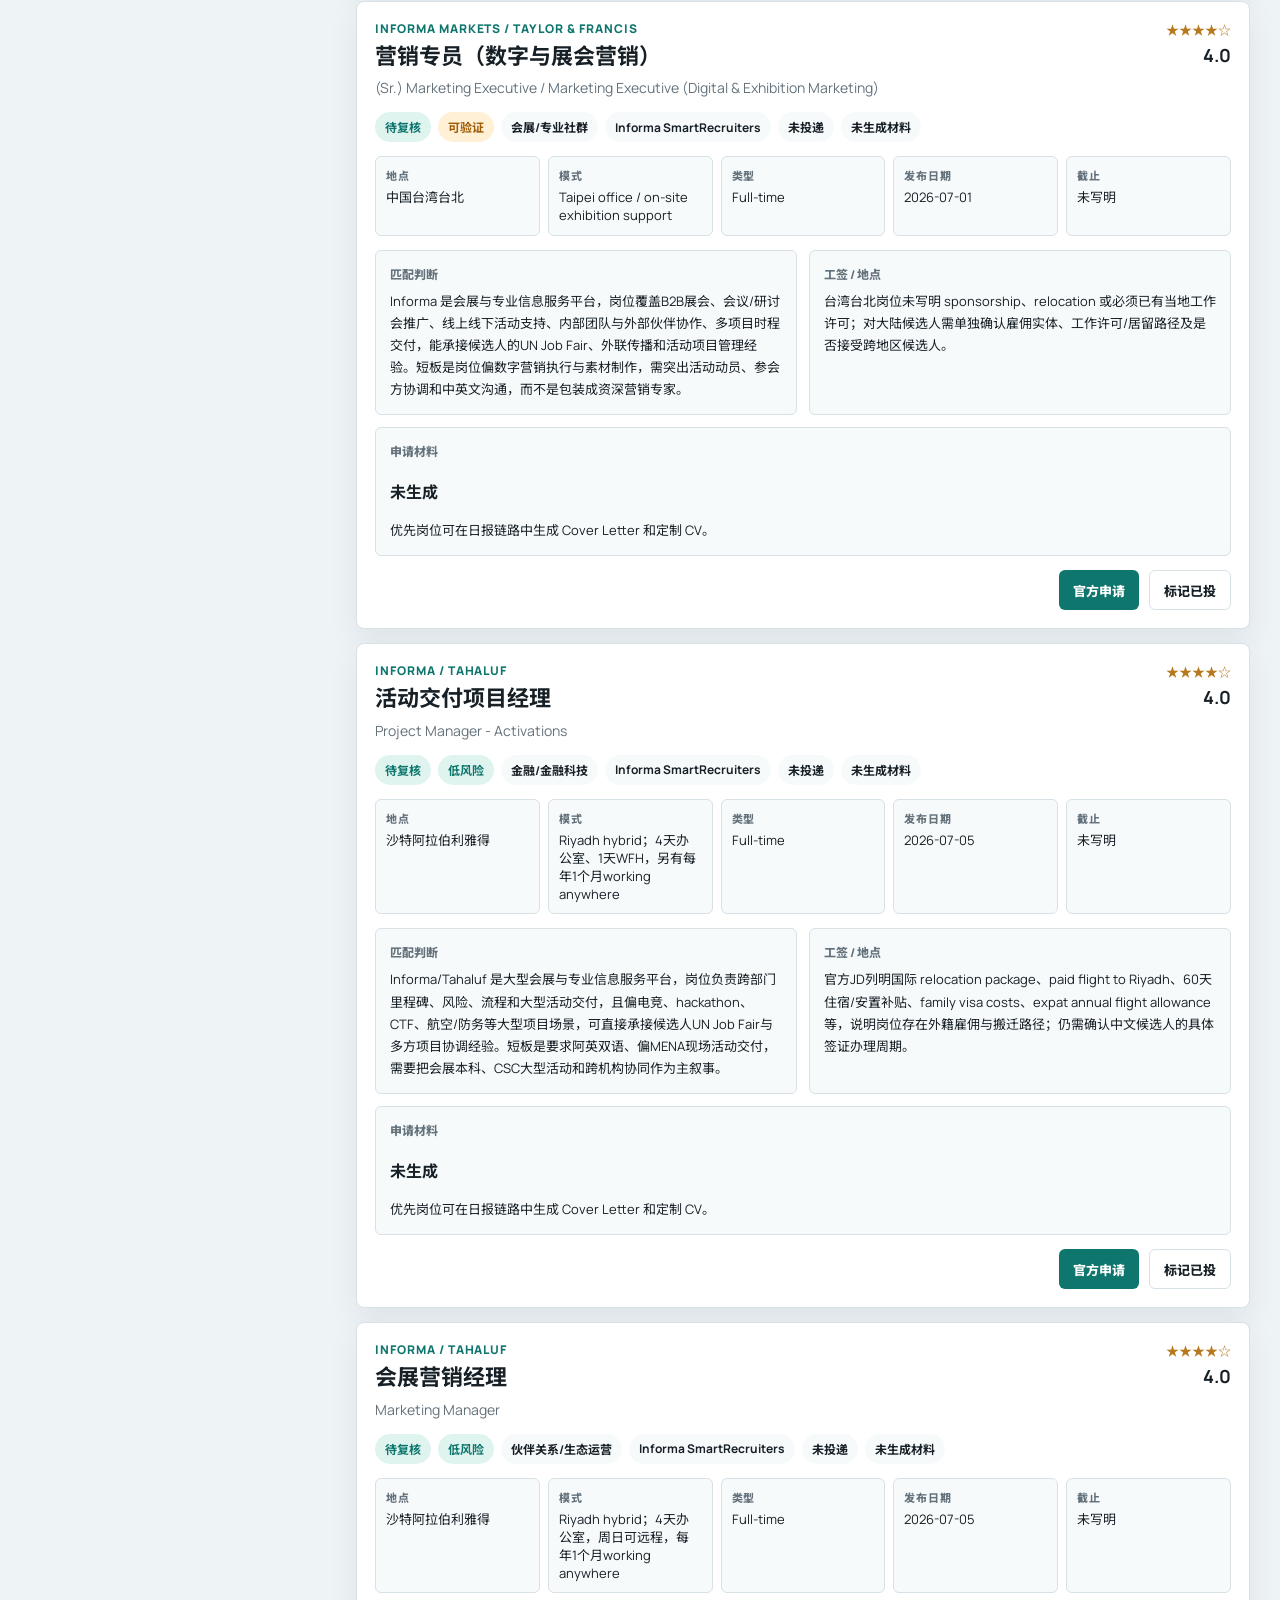
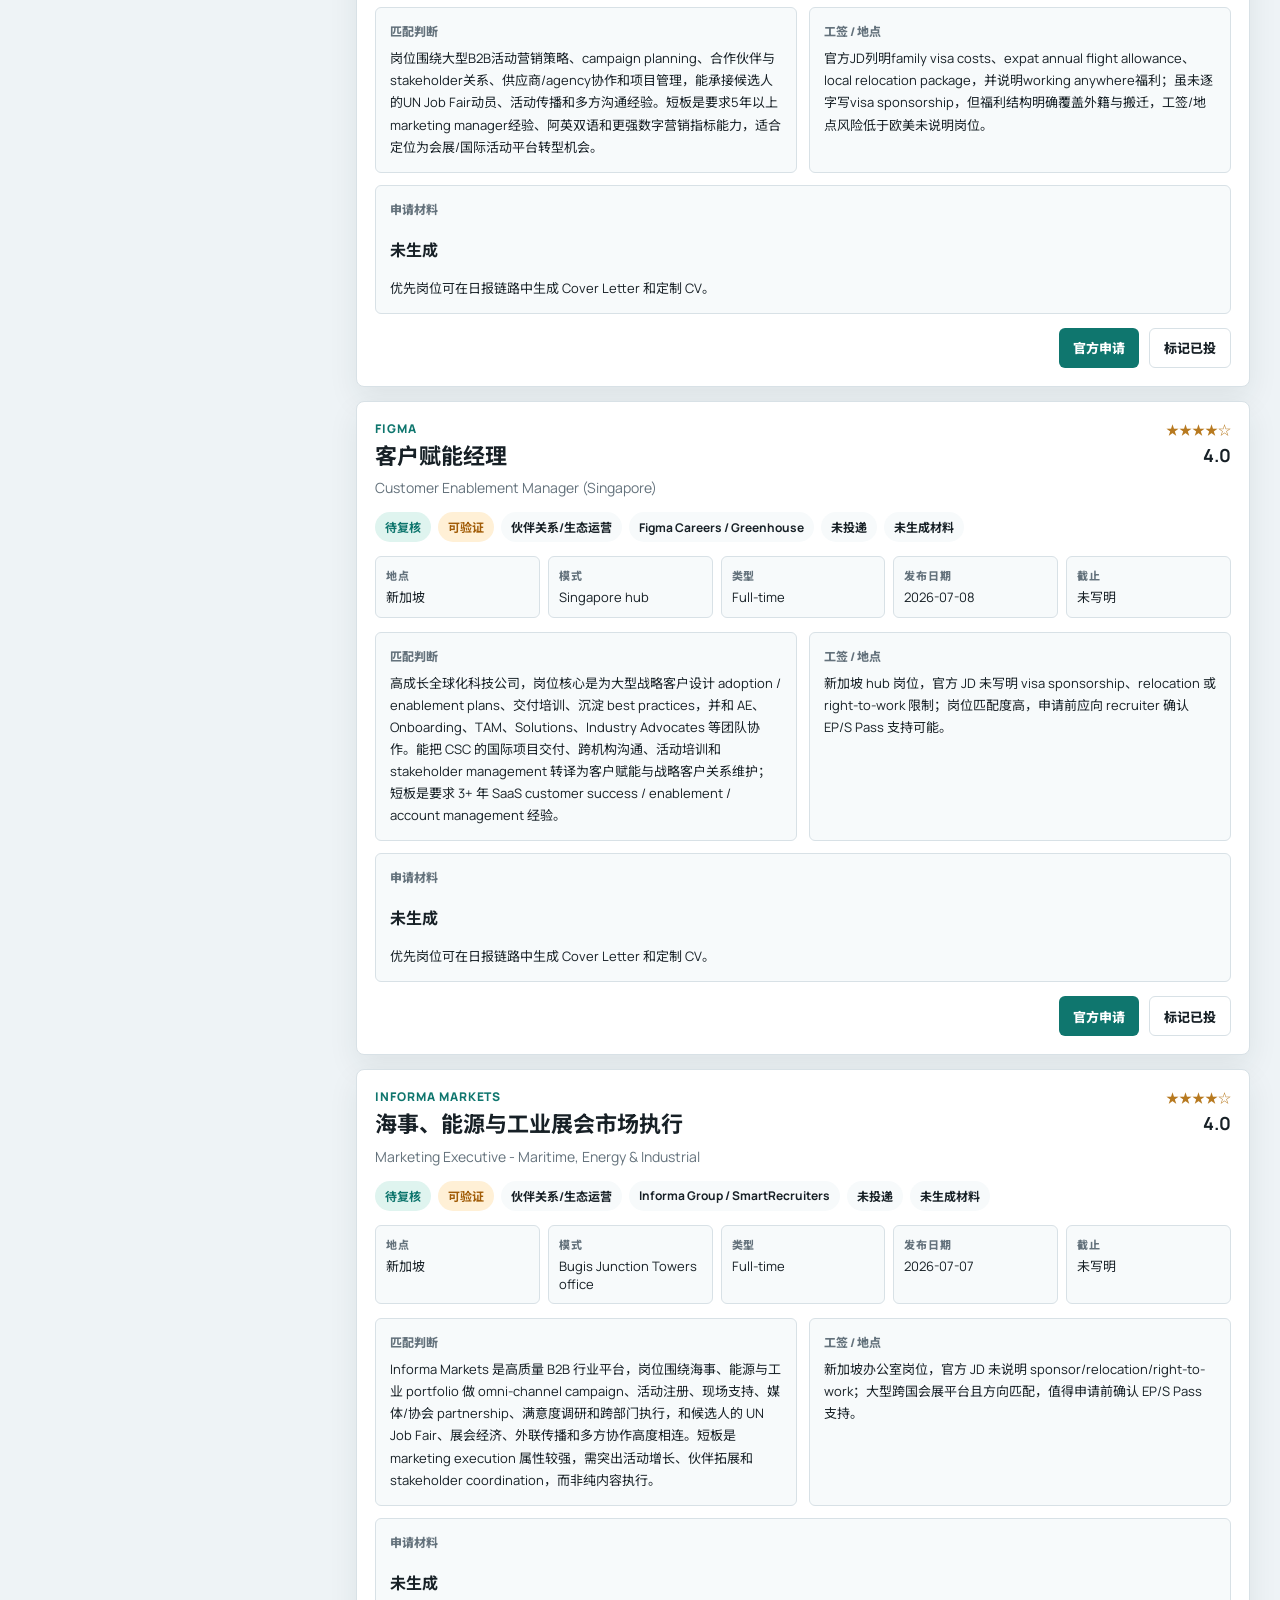
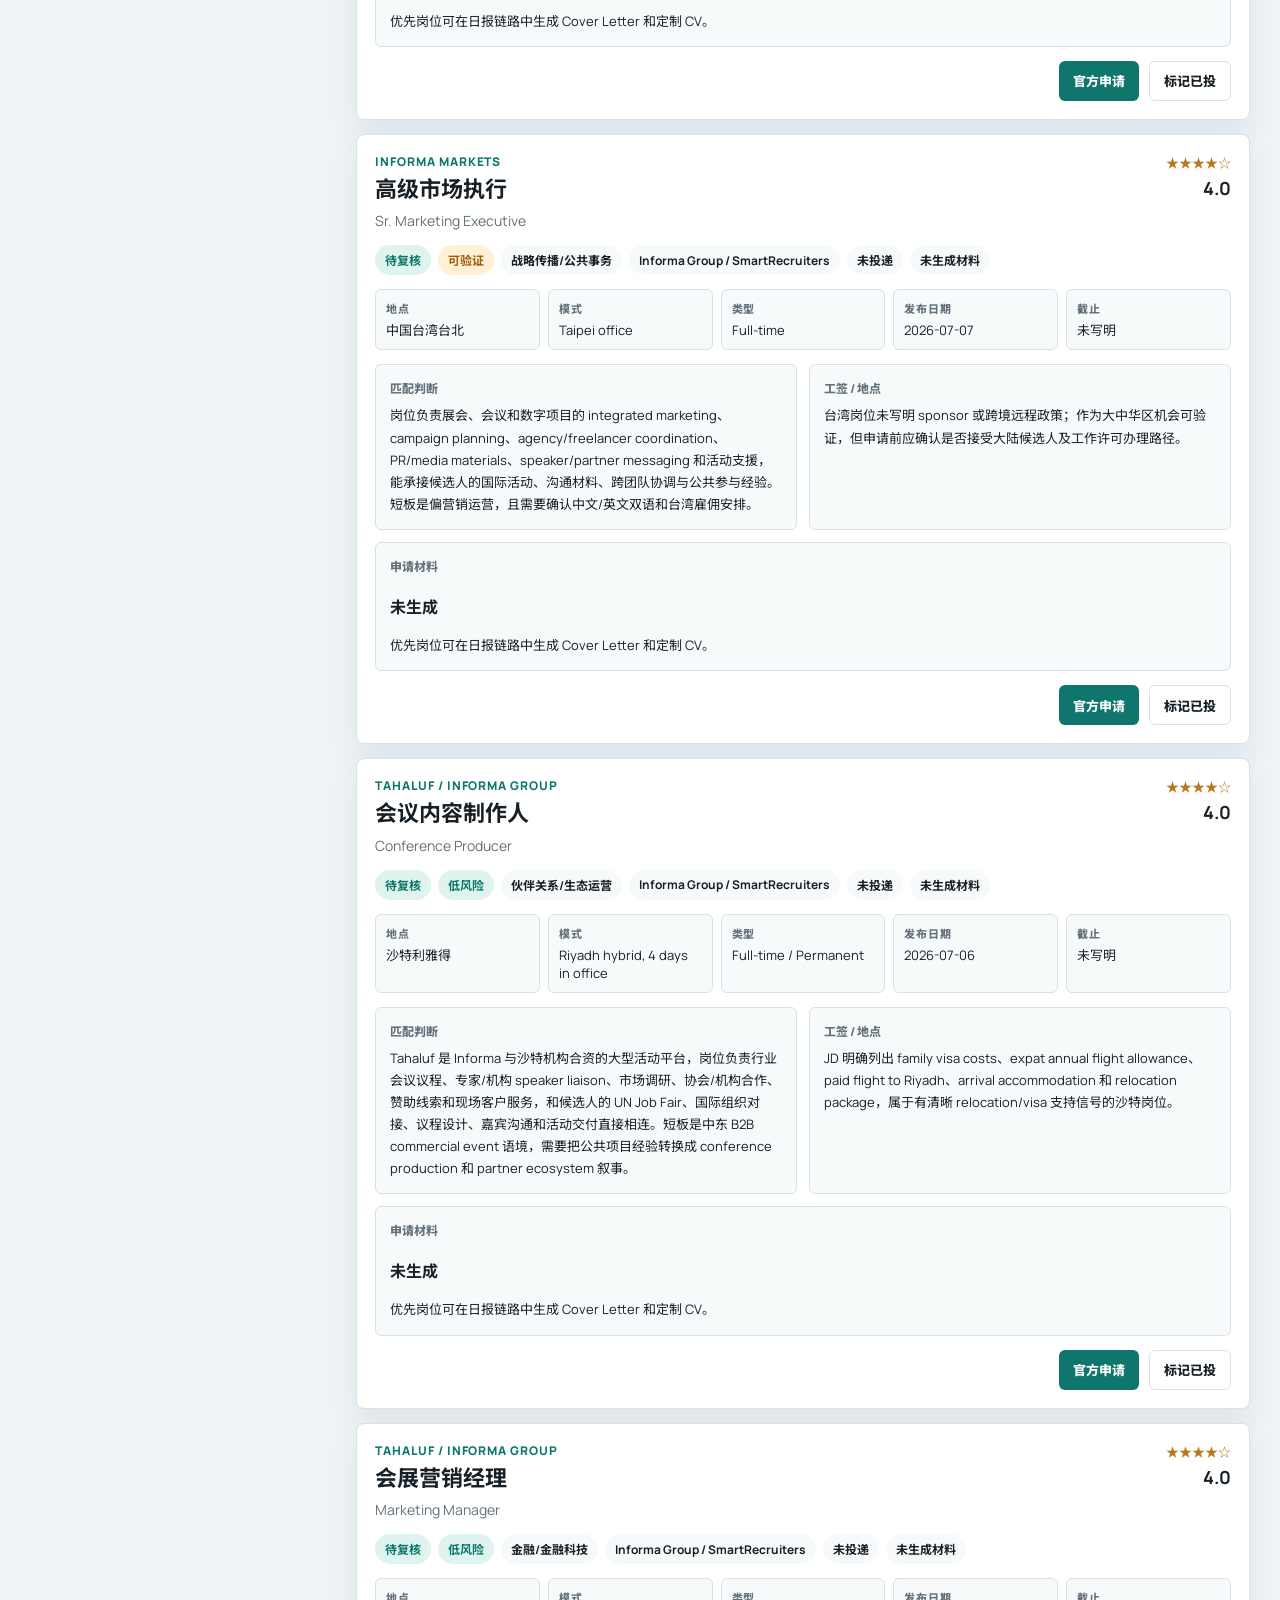
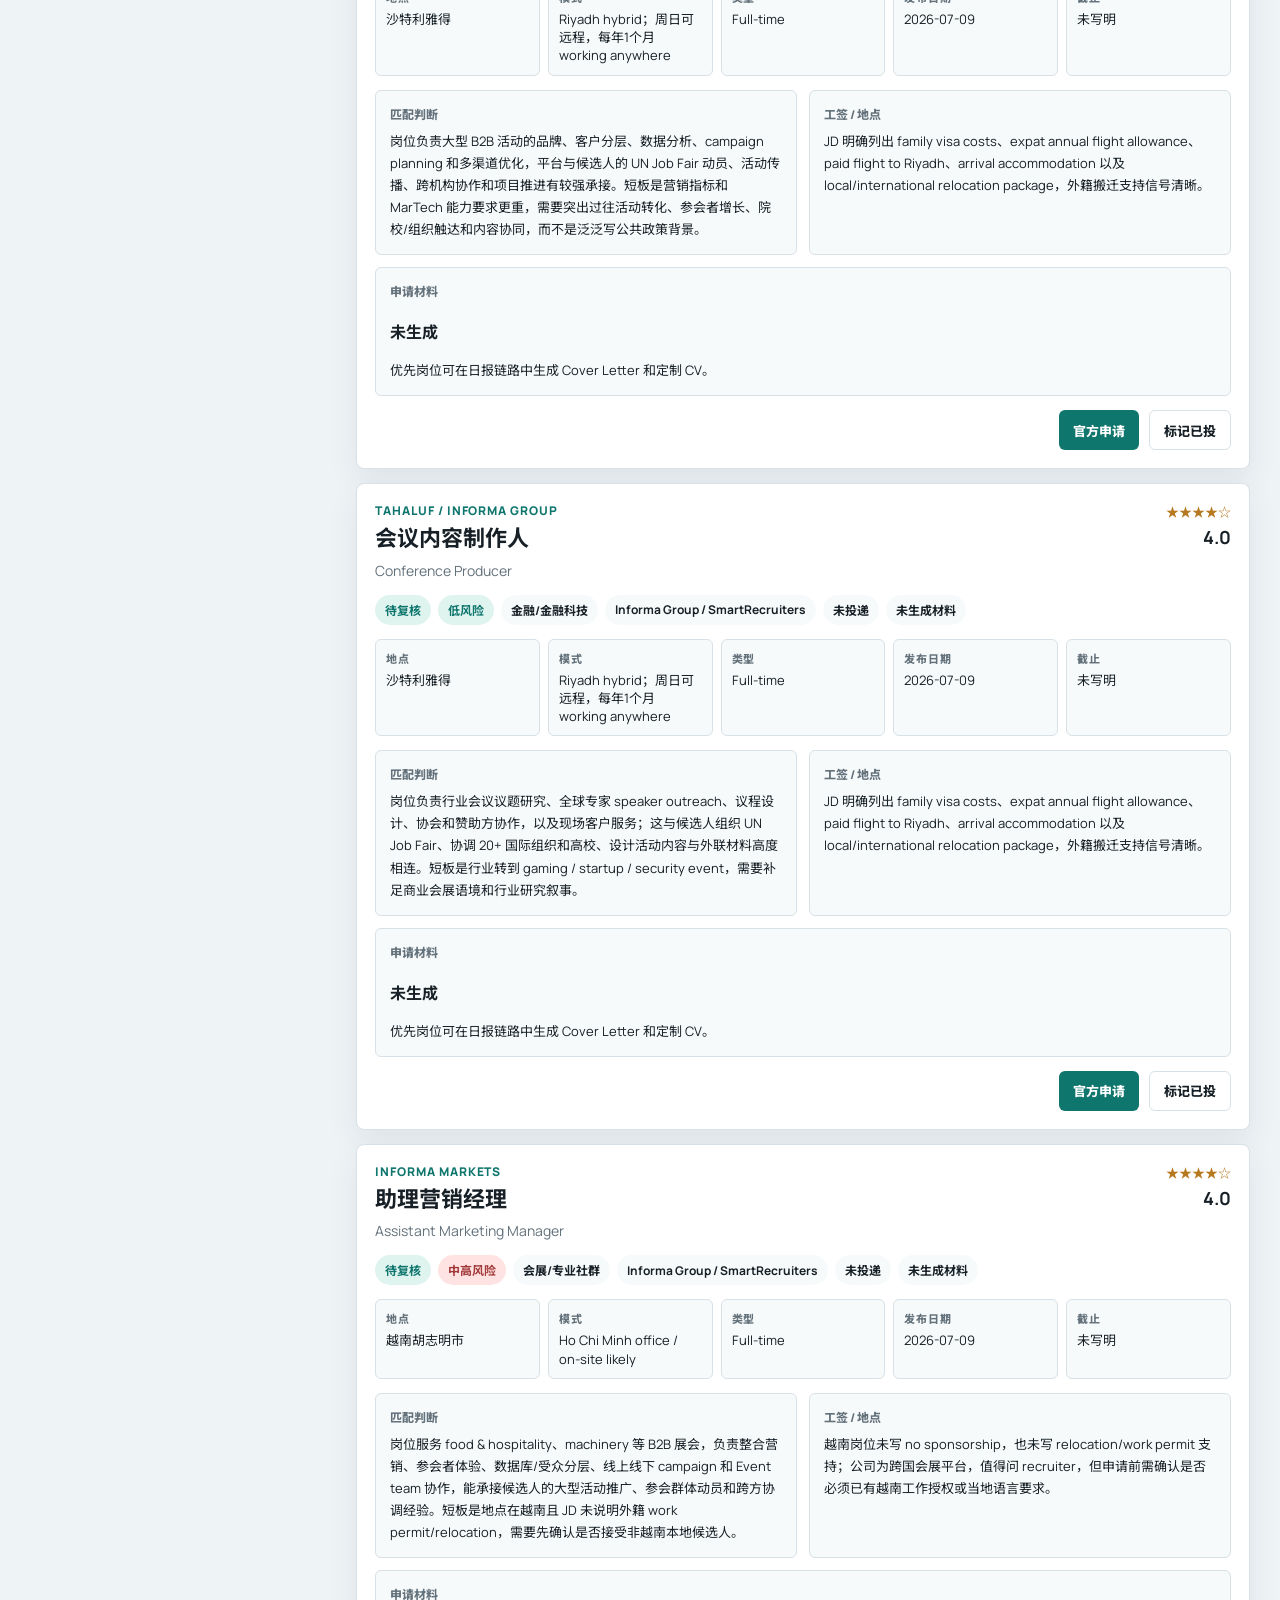
==== commit 0cb03d6f: "Update foreign jobs site for 2026-08-07" ====
--- a/foreign-jobs/index.html
+++ b/foreign-jobs/index.html
@@ -3,3934 +3,109 @@
 <head>
   <meta charset="utf-8">
   <meta name="viewport" content="width=device-width, initial-scale=1">
-  <title>高质量外企岗位日报</title>
-  <style>
-    :root {
-      color-scheme: light;
-      --ink: #172026;
-      --muted: #64717c;
-      --line: #d8dee4;
-      --paper: #f7f8fa;
-      --accent: #0f766e;
-      --accent-2: #365b9c;
-      --applied: #6d4aff;
-      --low: #0f766e;
-      --medium: #9a6700;
-      --high: #b42318;
-    }
-    * { box-sizing: border-box; }
-    body {
-      margin: 0;
-      font-family: -apple-system, BlinkMacSystemFont, "Segoe UI", "PingFang SC", "Microsoft YaHei", sans-serif;
-      color: var(--ink);
-      background: var(--paper);
-      line-height: 1.5;
-    }
-    header {
-      background: #ffffff;
-      border-bottom: 1px solid var(--line);
-    }
-    .wrap {
-      width: min(1120px, calc(100% - 32px));
-      margin: 0 auto;
-    }
-    .hero {
-      padding: 28px 0 18px;
-      display: grid;
-      gap: 10px;
-    }
-    h1 {
-      margin: 0;
-      font-size: clamp(26px, 4vw, 40px);
-      line-height: 1.15;
-      letter-spacing: 0;
-    }
-    .subtitle {
-      margin: 0;
-      color: var(--muted);
-      max-width: 820px;
-    }
-    .stats {
-      display: flex;
-      flex-wrap: wrap;
-      gap: 10px;
-      margin-top: 8px;
-    }
-    .stat {
-      border: 1px solid var(--line);
-      background: #ffffff;
-      border-radius: 8px;
-      padding: 10px 12px;
-      min-width: 120px;
-    }
-    .stat strong {
-      display: block;
-      font-size: 22px;
-    }
-    main {
-      padding: 22px 0 40px;
-    }
-    section + section {
-      margin-top: 28px;
-    }
-    h2.section-title {
-      margin: 0 0 12px;
-      font-size: 20px;
-    }
-    .grid {
-      display: grid;
-      gap: 12px;
-    }
-    .job-card {
-      background: #ffffff;
-      border: 1px solid var(--line);
-      border-radius: 8px;
-      padding: 16px;
-    }
-    .job-card.applied {
-      border-color: color-mix(in srgb, var(--applied) 48%, var(--line));
-      background: #fbfaff;
-    }
-    .job-card.applied h2::after {
-      content: "已投递";
-      display: inline-block;
-      margin-left: 8px;
-      border: 1px solid color-mix(in srgb, var(--applied) 38%, #ffffff);
-      border-radius: 999px;
-      padding: 2px 7px;
-      color: var(--applied);
-      background: #f1edff;
-      font-size: 12px;
-      font-weight: 700;
-      vertical-align: 2px;
-    }
-    .job-topline {
-      display: flex;
-      justify-content: space-between;
-      gap: 12px;
-      align-items: flex-start;
-    }
-    .job-card h2 {
-      margin: 0;
-      font-size: 18px;
-      line-height: 1.3;
-    }
-    .title-en {
-      margin-top: 3px;
-      color: var(--muted);
-      font-size: 14px;
-    }
-    .stars {
-      color: var(--accent-2);
-      white-space: nowrap;
-      font-weight: 700;
-    }
-    .meta {
-      display: flex;
-      flex-wrap: wrap;
-      gap: 8px;
-      margin: 12px 0;
-      color: var(--muted);
-      font-size: 14px;
-    }
-    .meta span {
-      border: 1px solid var(--line);
-      border-radius: 999px;
-      padding: 3px 8px;
-      background: #fbfcfd;
-    }
-    .risk {
-      border-left: 4px solid var(--medium);
-      background: #fff9eb;
-      padding: 8px 10px;
-      margin: 10px 0;
-      font-size: 14px;
-    }
-    .risk.low { border-left-color: var(--low); background: #edf8f5; }
-    .risk.high { border-left-color: var(--high); background: #fff1f0; }
-    .job-card p {
-      margin: 10px 0;
-    }
-    .card-footer {
-      display: flex;
-      justify-content: space-between;
-      gap: 12px;
-      align-items: center;
-      color: var(--muted);
-      font-size: 14px;
-    }
-    .footer-actions {
-      display: flex;
-      flex-wrap: wrap;
-      gap: 8px;
-      justify-content: flex-end;
-      align-items: center;
-    }
-    button.applied-toggle {
-      appearance: none;
-      border: 1px solid var(--line);
-      border-radius: 6px;
-      padding: 7px 10px;
-      color: var(--ink);
-      background: #ffffff;
-      font: inherit;
-      line-height: 1.2;
-      cursor: pointer;
-      white-space: nowrap;
-    }
-    button.applied-toggle[aria-pressed="true"] {
-      border-color: var(--applied);
-      color: #ffffff;
-      background: var(--applied);
-    }
-    button.applied-toggle:focus-visible,
-    .apply:focus-visible {
-      outline: 3px solid color-mix(in srgb, var(--accent) 35%, transparent);
-      outline-offset: 2px;
-    }
-    .apply {
-      color: #ffffff;
-      background: var(--accent);
-      text-decoration: none;
-      border-radius: 6px;
-      padding: 7px 10px;
-      white-space: nowrap;
-    }
-    .empty {
-      border: 1px dashed var(--line);
-      border-radius: 8px;
-      padding: 18px;
-      background: #ffffff;
-      color: var(--muted);
-    }
-    footer {
-      color: var(--muted);
-      border-top: 1px solid var(--line);
-      padding: 18px 0 28px;
-      font-size: 13px;
-    }
-    @media (max-width: 640px) {
-      .job-topline, .card-footer { display: block; }
-      .stars { margin-top: 8px; }
-      .footer-actions { justify-content: flex-start; margin-top: 10px; }
-      .apply { display: inline-block; }
-    }
-  </style>
+  <title>Global Careers Watch | 高质量外企岗位雷达</title>
+  <link rel="preconnect" href="https://fonts.googleapis.com">
+  <link rel="preconnect" href="https://fonts.gstatic.com" crossorigin>
+  <link href="https://fonts.googleapis.com/css2?family=Manrope:wght@500;600;700;800&family=Noto+Sans+SC:wght@400;500;700;800&display=swap" rel="stylesheet">
+  <link rel="stylesheet" href="./styles.css">
 </head>
 <body>
-  <header>
-    <div class="wrap hero">
-      <h1>高质量外企岗位日报</h1>
-      <p class="subtitle">按候选人画像筛选跨国公司正式岗位，重点关注 partnership、public affairs、programme coordination、communications 与 sustainability/ESG，并逐条标注工签和地点风险。</p>
-      <div class="stats">
-        <div class="stat"><strong>68</strong>累计岗位</div>
-        <div class="stat"><strong>67</strong>有效岗位</div>
-        <div class="stat"><strong id="applied-count">0</strong>已投递</div>
-        <div class="stat"><strong>2026-08-06</strong>最近更新</div>
+  <main class="page-shell">
+    <section class="hero">
+      <div>
+        <p class="eyebrow">Global Careers Watch</p>
+        <h1>高质量外企岗位雷达</h1>
+        <p class="intro">面向 partnership、donor / institutional relations、stakeholder engagement、public affairs、programme coordination、membership / community 与 social impact 的全球外企机会池。</p>
       </div>
-    </div>
-  </header>
-  <main class="wrap">
-    <section>
-      <h2 class="section-title">仍在有效期</h2>
-      <div class="grid">
-    <article class="job-card" data-job-id="BRUNSWICK-SG-EXECUTIVE-8653108002">
-      <div class="job-topline">
-        <div>
-          <h2>战略传播与公共事务执行顾问</h2>
-          <div class="title-en">Executive</div>
+      <div class="hero-meta" id="heroMeta">
+        <span>读取中</span>
+      </div>
+    </section>
+
+    <section class="audit-grid" id="auditGrid" aria-label="岗位统计"></section>
+
+    <section class="toolbar" aria-label="筛选器">
+      <label class="toolbar-block search-block">
+        <span>搜索</span>
+        <input id="searchInput" type="search" placeholder="公司、岗位、地点、方向">
+      </label>
+      <label class="toolbar-block">
+        <span>状态</span>
+        <select id="statusFilter">
+          <option value="actionable">可行动</option>
+          <option value="all">全部</option>
+          <option value="active">有效</option>
+          <option value="closing">临近截止</option>
+          <option value="expired">已过期</option>
+        </select>
+      </label>
+      <label class="toolbar-block">
+        <span>工签风险</span>
+        <select id="riskFilter">
+          <option value="all">全部</option>
+          <option value="low">低风险</option>
+          <option value="medium">可验证</option>
+          <option value="high">中高风险</option>
+        </select>
+      </label>
+      <label class="toolbar-block">
+        <span>匹配度</span>
+        <select id="scoreFilter">
+          <option value="all">全部</option>
+          <option value="4plus">4★ 及以上</option>
+          <option value="3">3★</option>
+        </select>
+      </label>
+      <label class="toolbar-block">
+        <span>方向</span>
+        <select id="categoryFilter">
+          <option value="all">全部方向</option>
+        </select>
+      </label>
+      <label class="toolbar-block">
+        <span>投递</span>
+        <select id="applicationFilter">
+          <option value="all">全部</option>
+          <option value="not_applied">未标记投递</option>
+          <option value="applied">已投递</option>
+        </select>
+      </label>
+      <label class="toolbar-block">
+        <span>排序</span>
+        <select id="sortFilter">
+          <option value="match">匹配度优先</option>
+          <option value="date">最新优先</option>
+          <option value="company">公司 A-Z</option>
+          <option value="risk">工签风险优先</option>
+        </select>
+      </label>
+    </section>
+
+    <section class="summary-bar" id="summaryBar"></section>
+
+    <section class="layout">
+      <aside class="rail">
+        <section class="rail-card">
+          <h2>优先投递</h2>
+          <div id="priorityList"></div>
+        </section>
+        <section class="rail-card">
+          <h2>检索原则</h2>
+          <div id="watchNotes"></div>
+        </section>
+      </aside>
+
+      <section class="jobs-panel">
+        <div class="section-head">
+          <h2>岗位清单</h2>
+          <p id="resultCount">读取中</p>
         </div>
-        <div class="stars" aria-label="5 stars">★★★★★</div>
-      </div>
-      <div class="meta">
-        <span>Brunswick Group</span>
-        <span>新加坡</span>
-        <span>Singapore office / office-based</span>
-        <span>Full-time</span>
-      </div>
-      <div class="risk medium">
-        <strong>工签：</strong>可验证 - 岗位明确位于新加坡办公室，官方 JD 未写必须已有当地工作权，也未承诺 Employment Pass、sponsorship 或 relocation；因岗位匹配度高且 Brunswick 为全球咨询平台，值得优先申请并在首轮沟通前确认 EP 支持。
-      </div>
-      <p>岗位要求 1–3 年相关经验，负责东南亚政策、媒体与市场动态分析，撰写 press release、Q&amp;A 和关键口径，设计 stakeholder engagement 策略，并管理客户、内部团队与多条时间敏感任务；与候选人的 CSC 国际项目、UN Job Fair、多方伙伴沟通、中英文材料和公共政策背景高度承接。国际学习或工作经历及亚洲语言为加分项，候选人画像契合度很高。</p>
-      <div class="card-footer">
-        <span>发布：2026-07-29</span>
-        <div class="footer-actions">
-          <button class="applied-toggle" type="button" data-job-id="BRUNSWICK-SG-EXECUTIVE-8653108002" aria-pressed="false">标记已投递</button>
-          <a class="apply" href="https://job-boards.greenhouse.io/brunswickgroup/jobs/8653108002" target="_blank" rel="noreferrer">官方申请</a>
-        </div>
-      </div>
-    </article>
-
-    <article class="job-card" data-job-id="AIRWALLEX-HK-ASSOC-GTM-PARTNERSHIPS-EB5E2E34">
-      <div class="job-topline">
-        <div>
-          <h2>GTM 伙伴关系副经理</h2>
-          <div class="title-en">Associate GTM Partnerships Manager</div>
-        </div>
-        <div class="stars" aria-label="4 stars">★★★★☆</div>
-      </div>
-      <div class="meta">
-        <span>Airwallex</span>
-        <span>中国香港</span>
-        <span>Hong Kong SAR office / office-based likely</span>
-        <span>Full-time</span>
-      </div>
-      <div class="risk medium">
-        <strong>工签：</strong>可验证 - 岗位明确在中国香港全职办公，官方 JD 未写必须已有香港工作权，也未承诺 visa sponsorship 或 relocation；粤语和英语为硬要求，候选人具备语言基础，但应在深度定制前确认香港工作签证支持及具体雇佣安排。
-      </div>
-      <p>岗位以 Partner Success Specialist 为定位，负责伙伴赋能、关系维护、客户沟通与升级处理、运营支持，并在 partnerships、sales 和 operations 之间协调信息，能够直接承接候选人的国际项目、多方伙伴维护和双语沟通经验。最低门槛为本科及 1 年以上客户服务或销售支持经验，级别合理；短板是岗位归属 Sales 且偏 fintech 客户成功，需要把 CSC 项目成果转译为伙伴采用、问题解决和服务质量指标。</p>
-      <div class="card-footer">
-        <span>日期待确认</span>
-        <div class="footer-actions">
-          <button class="applied-toggle" type="button" data-job-id="AIRWALLEX-HK-ASSOC-GTM-PARTNERSHIPS-EB5E2E34" aria-pressed="false">标记已投递</button>
-          <a class="apply" href="https://careers.airwallex.com/job/eb5e2e34-538f-4cad-a1b8-82c260c2ff6f/associate-gtm-partnerships-manager/" target="_blank" rel="noreferrer">官方申请</a>
-        </div>
-      </div>
-    </article>
-
-    <article class="job-card" data-job-id="APPLE-CN-SH-COMMUNITY-INVESTMENT-PM-200658341">
-      <div class="job-topline">
-        <div>
-          <h2>大中华区社区投资与参与项目经理</h2>
-          <div class="title-en">Project Manager – Community Investment &amp; Engagement Initiatives</div>
-        </div>
-        <div class="stars" aria-label="4 stars">★★★★☆</div>
-      </div>
-      <div class="meta">
-        <span>Apple</span>
-        <span>中国上海</span>
-        <span>Shanghai office / on-site</span>
-        <span>Full-time / Standard</span>
-      </div>
-      <div class="risk low">
-        <strong>工签：</strong>低风险 - 岗位明确位于中国上海，要求英语和普通话流利；候选人在中国大陆工作，不涉及境外工签、sponsorship 或 relocation 前置障碍。
-      </div>
-      <p>岗位是 Apple 大中华区社区投资项目的核心执行伙伴，负责把项目策略转化为计划与交付，协调内外部伙伴、PR、政府事务、法务和财务团队，并跟踪风险、成效指标与领导层汇报；与候选人的 CSC 奖学金/国际人才项目、UN Job Fair、多方利益相关者协调和中英文材料经验高度承接。主要短板是 JD 要求 6+ 年 Corporate Giving、项目管理或领导层参与经验，高于候选人的 3 年正式经验，应以 20+ 国际组织、133 所高校和 4500+ 学生的项目规模支撑拉伸申请。</p>
-      <div class="card-footer">
-        <span>发布：2026-04-22</span>
-        <div class="footer-actions">
-          <button class="applied-toggle" type="button" data-job-id="APPLE-CN-SH-COMMUNITY-INVESTMENT-PM-200658341" aria-pressed="false">标记已投递</button>
-          <a class="apply" href="https://jobs.apple.com/en-us/details/200658341/project-manager-community-investment-engagement-initiatives" target="_blank" rel="noreferrer">官方申请</a>
-        </div>
-      </div>
-    </article>
-
-    <article class="job-card" data-job-id="SENTIENT-CN-COMMUNITY-MANAGER-CA2BDDEA">
-      <div class="job-topline">
-        <div>
-          <h2>中国社区经理</h2>
-          <div class="title-en">Community Manager – China</div>
-        </div>
-        <div class="stars" aria-label="4 stars">★★★★☆</div>
-      </div>
-      <div class="meta">
-        <span>Sentient</span>
-        <span>中国 / 亚太远程（含香港、新加坡）</span>
-        <span>Remote - APAC；官方地点明确包含 China</span>
-        <span>Full-time</span>
-      </div>
-      <div class="risk low">
-        <strong>工签：</strong>低风险 - 官方职位明确为 Remote - APAC，地点列出 China、Hong Kong 和 Singapore；候选人可从中国工作，未见必须迁居或持境外工作许可的限制，但入职前仍应确认中国雇佣实体或 EOR 合同安排。
-      </div>
-      <p>岗位负责中国市场社区项目、参与激励、倡导者培养、活动与合作、内容及社交渠道运营，能够承接候选人组织 UN Job Fair、维护 20+ 国际组织伙伴、服务 4500+ 学生和制作中英文沟通材料的经验。主要短板是岗位聚焦 AI/Web3 开发者与数据贡献者社区，并要求熟悉 X、Telegram、Discord、微信和哔哩哔哩等渠道，需要把大型公共参与项目转译为社区增长、参与度与倡导者运营成果。</p>
-      <div class="card-footer">
-        <span>日期待确认</span>
-        <div class="footer-actions">
-          <button class="applied-toggle" type="button" data-job-id="SENTIENT-CN-COMMUNITY-MANAGER-CA2BDDEA" aria-pressed="false">标记已投递</button>
-          <a class="apply" href="https://jobs.ashbyhq.com/sentient/ca2bddea-0b43-4848-9a5f-4abbf5b49a14" target="_blank" rel="noreferrer">官方申请</a>
-        </div>
-      </div>
-    </article>
-
-    <article class="job-card" data-job-id="TEMASEK-SG-COMMUNITY-STEWARDSHIP-11767">
-      <div class="job-topline">
-        <div>
-          <h2>社区影响与慈善项目副经理 / 高级副经理</h2>
-          <div class="title-en">Associate/Senior Associate, Community Stewardship (Programme Management)</div>
-        </div>
-        <div class="stars" aria-label="4 stars">★★★★☆</div>
-      </div>
-      <div class="meta">
-        <span>Temasek</span>
-        <span>新加坡</span>
-        <span>Singapore office / office-based likely</span>
-        <span>Full-time / 12-month contract</span>
-      </div>
-      <div class="risk medium">
-        <strong>工签：</strong>可验证 - 岗位明确位于新加坡，官方 JD 未写必须已有当地工作权，也未承诺 Employment Pass、sponsorship 或 relocation；12 个月合同可能降低雇主办理准证意愿，申请前应确认是否接受境外候选人及 EP 支持。
-      </div>
-      <p>岗位直接服务 workforce development、scholarships、social enterprises 等社区与慈善项目，覆盖项目方案分析、利益相关者与志愿者管理、会议协调、brief/合同材料、成效跟踪报告及生态伙伴活动，与候选人的 CSC 奖学金和国际人才项目、UN Job Fair、多方协调及中英文材料经验高度承接。主要短板是要求 5+ 年相关经验，高于候选人的 3 年正式经验，且为 12 个月合同；可用项目规模和交付密度支撑拉伸申请。</p>
-      <div class="card-footer">
-        <span>发布：2026-07-25</span>
-        <div class="footer-actions">
-          <button class="applied-toggle" type="button" data-job-id="TEMASEK-SG-COMMUNITY-STEWARDSHIP-11767" aria-pressed="false">标记已投递</button>
-          <a class="apply" href="https://jobs.temasek.com.sg/job/AssociateSenior-Associate-%2812-months-contract%29%2C-Community-Stewardship-%28Programme-Management%29-238891/1333352157/" target="_blank" rel="noreferrer">官方申请</a>
-        </div>
-      </div>
-    </article>
-
-    <article class="job-card" data-job-id="TOKEN2049-SG-HK-COMMUNITY-MANAGER-4000696201">
-      <div class="job-topline">
-        <div>
-          <h2>社区经理</h2>
-          <div class="title-en">Community Manager</div>
-        </div>
-        <div class="stars" aria-label="4 stars">★★★★☆</div>
-      </div>
-      <div class="meta">
-        <span>TOKEN2049</span>
-        <span>新加坡 / 中国香港</span>
-        <span>Hybrid；Singapore or Hong Kong</span>
-        <span>Full-time</span>
-      </div>
-      <div class="risk medium">
-        <strong>工签：</strong>可验证 - 官方岗位页明确可在新加坡或香港混合办公，但未说明 Employment Pass、香港工作签证、sponsorship 或 relocation；双地点提供一定灵活性，仍需在深度定制前确认接受境外候选人及具体雇佣实体。
-      </div>
-      <p>岗位负责全球社区伙伴拓展、参会者与 speaker 沟通、社群增长计划、FAQ/手册内容、活动成效监测及跨设计营销协作，能够直接承接候选人的 UN Job Fair、20+ 国际组织伙伴外联、4500+ 学生参与运营和中英文沟通材料经验。岗位未设明确年限且普通话为重要加分项；短板是 Web3/AI 行业语境和社交媒体运营，需要将大型国际活动参与者体验转译为 community growth 案例。</p>
-      <div class="card-footer">
-        <span>日期待确认</span>
-        <div class="footer-actions">
-          <button class="applied-toggle" type="button" data-job-id="TOKEN2049-SG-HK-COMMUNITY-MANAGER-4000696201" aria-pressed="false">标记已投递</button>
-          <a class="apply" href="https://job-boards.anz.greenhouse.io/token2049/jobs/4000696201" target="_blank" rel="noreferrer">官方申请</a>
-        </div>
-      </div>
-    </article>
-
-    <article class="job-card" data-job-id="SEEK-MY-PARTNER-SUCCESS-LEAD-744000140143219">
-      <div class="job-topline">
-        <div>
-          <h2>伙伴成功负责人</h2>
-          <div class="title-en">Partner Success Lead</div>
-        </div>
-        <div class="stars" aria-label="4 stars">★★★★☆</div>
-      </div>
-      <div class="meta">
-        <span>SEEK</span>
-        <span>马来西亚吉隆坡</span>
-        <span>Hybrid / 2-3 days in office / occasional APAC travel</span>
-        <span>Full-time / Permanent</span>
-      </div>
-      <div class="risk medium">
-        <strong>工签：</strong>可验证 - 岗位为吉隆坡正式全职、每周到岗 2-3 天并可能 APAC 出差；官方 JD 未写必须已有马来西亚工作权，也未承诺 Employment Pass、sponsorship 或 relocation，应在深度定制前确认是否接受境外候选人及工作准证支持。
-      </div>
-      <p>岗位负责 SEEK Pass 战略伙伴组合的采用、参与、留存与长期价值，包含伙伴关系维护、success plan、里程碑与风险管理、培训和 onboarding、跨 Growth/Product/Operations/Analytics 协作及伙伴绩效报告，能够直接承接候选人的国际人才项目、多方利益相关者协调、伙伴维护、活动培训与项目交付经验。主要短板是岗位带增长和商业结果要求，并希望有 partner/customer success 或 account management 经验及 API/platform ecosystem 技术理解，需要把 CSC 项目成果转译为伙伴采用、参与度、留存和可扩展流程。</p>
-      <div class="card-footer">
-        <span>发布：2026-07-28</span>
-        <div class="footer-actions">
-          <button class="applied-toggle" type="button" data-job-id="SEEK-MY-PARTNER-SUCCESS-LEAD-744000140143219" aria-pressed="false">标记已投递</button>
-          <a class="apply" href="https://jobs.smartrecruiters.com/SEEK/744000140143219-partner-success-lead" target="_blank" rel="noreferrer">官方申请</a>
-        </div>
-      </div>
-    </article>
-
-    <article class="job-card" data-job-id="SEEK-SG-CUSTOMER-SUCCESS-EXEC-744000120855727">
-      <div class="job-topline">
-        <div>
-          <h2>客户成功执行</h2>
-          <div class="title-en">Customer Success Executive - Fixed Term Employment</div>
-        </div>
-        <div class="stars" aria-label="4 stars">★★★★☆</div>
-      </div>
-      <div class="meta">
-        <span>SEEK</span>
-        <span>新加坡</span>
-        <span>Singapore office</span>
-        <span>Full-time / Fixed-term maternity cover (2026-07 to 2027-03)</span>
-      </div>
-      <div class="risk medium">
-        <strong>工签：</strong>可验证 - 岗位明确基于新加坡办公室，官方 JD 未写必须已有当地工作权，也未承诺 Employment Pass、sponsorship 或 relocation；申请前应确认固定期限岗位是否支持境外候选人的 EP/S Pass，以及是否要求入职时已具备新加坡工作许可。
-      </div>
-      <p>SEEK 是覆盖亚太的国际人才与招聘科技平台，岗位要求 1-3 年经验，核心包括战略客户参与、培训与咨询、招聘生态理解、跨团队协作、项目管理和 stakeholder relationship building；候选人的 CSC 国际人才项目、院校与国际组织协调、4500+ 学生项目交付和培训活动经验高度可迁移。短板是岗位带客户成功与产品采用指标，且为产假替补固定期限合同，需要把公共项目经验转译为客户成果、参与度和行为改变。</p>
-      <div class="card-footer">
-        <span>发布：2026-07-27</span>
-        <div class="footer-actions">
-          <button class="applied-toggle" type="button" data-job-id="SEEK-SG-CUSTOMER-SUCCESS-EXEC-744000120855727" aria-pressed="false">标记已投递</button>
-          <a class="apply" href="https://jobs.smartrecruiters.com/SEEK/744000120855727-customer-success-executive-fixed-term-employment" target="_blank" rel="noreferrer">官方申请</a>
-        </div>
-      </div>
-    </article>
-
-    <article class="job-card" data-job-id="OPENAI-SG-PROGRAM-MANAGER-OUTREACH-AUDIENCES-APAC">
-      <div class="job-topline">
-        <div>
-          <h2>APAC 公共参与与受众项目经理</h2>
-          <div class="title-en">Program Manager, Outreach &amp; Audiences, APAC</div>
-        </div>
-        <div class="stars" aria-label="4 stars">★★★★☆</div>
-      </div>
-      <div class="meta">
-        <span>OpenAI</span>
-        <span>新加坡</span>
-        <span>Singapore office / APAC regional programming</span>
-        <span>Full-time</span>
-      </div>
-      <div class="risk medium">
-        <strong>工签：</strong>可验证 - 岗位明确 base in Singapore，但官方 JD 未说明必须已有新加坡工作权，也未承诺 Employment Pass、sponsorship 或 relocation；新加坡并非可自动视为低风险，应在深度定制或首轮沟通前确认是否接受境外候选人及 EP 支持。
-      </div>
-      <p>岗位围绕 OpenAI Academy 与 Forum 在 APAC 的教育和公共参与项目落地，覆盖伙伴拓展、教育机构/非营利组织/行业组织/公共部门外联、跨国活动与供应商协调、受众运营、内容材料及 KPI 报告，和候选人的 CSC 国际人才项目、UN Job Fair、多方利益相关者沟通与教育政策背景高度承接。主要短板是 JD 要求 6+ 年高影响力项目经验，高于候选人的 3 年正式经验，并偏好基础视频编辑能力；应以 4500+ 学生、20+ 国际组织、133 所高校的项目规模证明经验密度，作为高价值拉伸申请。</p>
-      <div class="card-footer">
-        <span>发布：2026-07-20</span>
-        <div class="footer-actions">
-          <button class="applied-toggle" type="button" data-job-id="OPENAI-SG-PROGRAM-MANAGER-OUTREACH-AUDIENCES-APAC" aria-pressed="false">标记已投递</button>
-          <a class="apply" href="https://openai.com/careers/program-manager-outreach-and-audiences-apac-singapore/" target="_blank" rel="noreferrer">官方申请</a>
-        </div>
-      </div>
-    </article>
-
-    <article class="job-card" data-job-id="OGILVY-SG-PR-INFLUENCE-ASSOC-SR-4716516005">
-      <div class="job-topline">
-        <div>
-          <h2>公关与影响力顾问 / 高级顾问</h2>
-          <div class="title-en">Associate / Senior Associate - PR &amp; Influence</div>
-        </div>
-        <div class="stars" aria-label="4 stars">★★★★☆</div>
-      </div>
-      <div class="meta">
-        <span>Ogilvy</span>
-        <span>新加坡</span>
-        <span>Singapore office / office-based likely</span>
-        <span>Full-time</span>
-      </div>
-      <div class="risk medium">
-        <strong>工签：</strong>可验证 - 新加坡正式岗位，官方 JD 未写必须已有当地工作权，也未承诺 Employment Pass、sponsorship 或 relocation；应在投入深度定制前确认是否接受境外候选人及 EP 支持。
-      </div>
-      <p>岗位要求 1-3 年 agency experience，负责 executive profiling、corporate communications、媒体关系、项目时间线、状态报告、客户沟通与社交内容，能直接承接候选人的国际组织外联、中英文材料、多方协调和大型活动传播经验。短板是候选人并非传统 PR agency 背景，需要把 UN Job Fair 的媒体/机构沟通、议题包装与执行成果转译为 corporate communications 案例。</p>
-      <div class="card-footer">
-        <span>发布：2026-07-19</span>
-        <div class="footer-actions">
-          <button class="applied-toggle" type="button" data-job-id="OGILVY-SG-PR-INFLUENCE-ASSOC-SR-4716516005" aria-pressed="false">标记已投递</button>
-          <a class="apply" href="https://www.ogilvy.com/careers/4716516005?gh_jid=4716516005" target="_blank" rel="noreferrer">官方申请</a>
-        </div>
-      </div>
-    </article>
-
-    <article class="job-card" data-job-id="INFORMA-MY-EVENT-EXECUTIVE-744000136152566">
-      <div class="job-topline">
-        <div>
-          <h2>会展活动执行</h2>
-          <div class="title-en">Event Executive</div>
-        </div>
-        <div class="stars" aria-label="4 stars">★★★★☆</div>
-      </div>
-      <div class="meta">
-        <span>Informa Markets</span>
-        <span>马来西亚吉隆坡</span>
-        <span>Sunway Visio Tower office / on-site</span>
-        <span>Full-time</span>
-      </div>
-      <div class="risk medium">
-        <strong>工签：</strong>可验证 - 岗位明确在吉隆坡 Sunway Visio Tower 办公，官方 JD 未写必须已有马来西亚工作权，也未承诺 Employment Pass、sponsorship 或 relocation；应在定制申请前向 recruiter 确认是否接受境外候选人及工作许可支持。
-      </div>
-      <p>岗位从会展策略、客户体验到现场交付全流程支持，负责国际代表注册、日程、交通住宿、供应商、跨部门协同与现场问题处理；与候选人组织 UN Job Fair、协调 20+ 国际组织和 133 所高校、服务 4500+ 学生的经历高度承接。门槛为至少 1 年活动执行经验，候选人的大型国际活动成果明显超过基础要求；短板是商业会展与预算语境需要在申请材料中补足。</p>
-      <div class="card-footer">
-        <span>发布：2026-07-07</span>
-        <div class="footer-actions">
-          <button class="applied-toggle" type="button" data-job-id="INFORMA-MY-EVENT-EXECUTIVE-744000136152566" aria-pressed="false">标记已投递</button>
-          <a class="apply" href="https://jobs.smartrecruiters.com/InformaGroupPlc/744000136152566-event-executive" target="_blank" rel="noreferrer">官方申请</a>
-        </div>
-      </div>
-    </article>
-
-    <article class="job-card" data-job-id="INFORMA-SG-CONFERENCE-PRODUCER-FHA-744000137358309">
-      <div class="job-topline">
-        <div>
-          <h2>FHA 会议内容制作人</h2>
-          <div class="title-en">Conference Producer - FHA</div>
-        </div>
-        <div class="stars" aria-label="4 stars">★★★★☆</div>
-      </div>
-      <div class="meta">
-        <span>Informa Markets</span>
-        <span>新加坡</span>
-        <span>新加坡 Bugis Junction Towers 办公室 / on-site</span>
-        <span>Full-time / Permanent</span>
-      </div>
-      <div class="risk medium">
-        <strong>工签：</strong>可验证 - 新加坡办公室正式岗位，JD 未写必须已有新加坡工作权，也未承诺 Employment Pass、sponsorship 或 relocation；跨国公司平台值得申请，但应在定制材料前向 recruiter 确认是否接受境外候选人及 EP 支持。
-      </div>
-      <p>岗位负责会议议题研究、speaker acquisition、议程与内容开发、战略伙伴合作、项目团队协同和现场活动管理，与候选人统筹 UN Job Fair、协调国际组织与高校、制作中英文沟通材料和大型活动交付高度相连。主要短板是 JD 要求至少 5 年 Events/Exhibitions/MICE 经验，略高于候选人的 3 年正式经验，需要用会展本科背景与大型国际活动成果弥补年限差距。</p>
-      <div class="card-footer">
-        <span>发布：2026-07-13</span>
-        <div class="footer-actions">
-          <button class="applied-toggle" type="button" data-job-id="INFORMA-SG-CONFERENCE-PRODUCER-FHA-744000137358309" aria-pressed="false">标记已投递</button>
-          <a class="apply" href="https://jobs.smartrecruiters.com/InformaGroupPlc/744000137358309-conference-producer-fha" target="_blank" rel="noreferrer">官方申请</a>
-        </div>
-      </div>
-    </article>
-
-    <article class="job-card" data-job-id="INFORMA-SA-MARKETING-MANAGER-744000136834886">
-      <div class="job-topline">
-        <div>
-          <h2>会展营销经理</h2>
-          <div class="title-en">Marketing Manager</div>
-        </div>
-        <div class="stars" aria-label="4 stars">★★★★☆</div>
-      </div>
-      <div class="meta">
-        <span>Tahaluf / Informa Group</span>
-        <span>沙特利雅得</span>
-        <span>Riyadh hybrid；周日可远程，每年1个月working anywhere</span>
-        <span>Full-time</span>
-      </div>
-      <div class="risk low">
-        <strong>工签：</strong>低风险 - JD 明确列出 family visa costs、expat annual flight allowance、paid flight to Riyadh、arrival accommodation 以及 local/international relocation package，外籍搬迁支持信号清晰。
-      </div>
-      <p>岗位负责大型 B2B 活动的品牌、客户分层、数据分析、campaign planning 和多渠道优化，平台与候选人的 UN Job Fair 动员、活动传播、跨机构协作和项目推进有较强承接。短板是营销指标和 MarTech 能力要求更重，需要突出过往活动转化、参会者增长、院校/组织触达和内容协同，而不是泛泛写公共政策背景。</p>
-      <div class="card-footer">
-        <span>发布：2026-07-09</span>
-        <div class="footer-actions">
-          <button class="applied-toggle" type="button" data-job-id="INFORMA-SA-MARKETING-MANAGER-744000136834886" aria-pressed="false">标记已投递</button>
-          <a class="apply" href="https://jobs.smartrecruiters.com/InformaGroupPlc/744000136834886-marketing-manager?oga=true" target="_blank" rel="noreferrer">官方申请</a>
-        </div>
-      </div>
-    </article>
-
-    <article class="job-card" data-job-id="INFORMA-SA-CONFERENCE-PRODUCER-744000136835039">
-      <div class="job-topline">
-        <div>
-          <h2>会议内容制作人</h2>
-          <div class="title-en">Conference Producer</div>
-        </div>
-        <div class="stars" aria-label="4 stars">★★★★☆</div>
-      </div>
-      <div class="meta">
-        <span>Tahaluf / Informa Group</span>
-        <span>沙特利雅得</span>
-        <span>Riyadh hybrid；周日可远程，每年1个月working anywhere</span>
-        <span>Full-time</span>
-      </div>
-      <div class="risk low">
-        <strong>工签：</strong>低风险 - JD 明确列出 family visa costs、expat annual flight allowance、paid flight to Riyadh、arrival accommodation 以及 local/international relocation package，外籍搬迁支持信号清晰。
-      </div>
-      <p>岗位负责行业会议议题研究、全球专家 speaker outreach、议程设计、协会和赞助方协作，以及现场客户服务；这与候选人组织 UN Job Fair、协调 20+ 国际组织和高校、设计活动内容与外联材料高度相连。短板是行业转到 gaming / startup / security event，需要补足商业会展语境和行业研究叙事。</p>
-      <div class="card-footer">
-        <span>发布：2026-07-09</span>
-        <div class="footer-actions">
-          <button class="applied-toggle" type="button" data-job-id="INFORMA-SA-CONFERENCE-PRODUCER-744000136835039" aria-pressed="false">标记已投递</button>
-          <a class="apply" href="https://jobs.smartrecruiters.com/InformaGroupPlc/744000136835039-conference-producer?oga=true" target="_blank" rel="noreferrer">官方申请</a>
-        </div>
-      </div>
-    </article>
-
-    <article class="job-card" data-job-id="INFORMA-VN-ASSISTANT-MARKETING-MANAGER-744000136715800">
-      <div class="job-topline">
-        <div>
-          <h2>助理营销经理</h2>
-          <div class="title-en">Assistant Marketing Manager</div>
-        </div>
-        <div class="stars" aria-label="4 stars">★★★★☆</div>
-      </div>
-      <div class="meta">
-        <span>Informa Markets</span>
-        <span>越南胡志明市</span>
-        <span>Ho Chi Minh office / on-site likely</span>
-        <span>Full-time</span>
-      </div>
-      <div class="risk medium">
-        <strong>工签：</strong>可验证 - 越南岗位未写 no sponsorship，也未写 relocation/work permit 支持；公司为跨国会展平台，值得问 recruiter，但申请前需确认是否必须已有越南工作授权或当地语言要求。
-      </div>
-      <p>岗位服务 food &amp; hospitality、machinery 等 B2B 展会，负责整合营销、参会者体验、数据库/受众分层、线上线下 campaign 和 Event team 协作，能承接候选人的大型活动推广、参会群体动员和跨方协调经验。短板是地点在越南且 JD 未说明外籍 work permit/relocation，需要先确认是否接受非越南本地候选人。</p>
-      <div class="card-footer">
-        <span>发布：2026-07-09</span>
-        <div class="footer-actions">
-          <button class="applied-toggle" type="button" data-job-id="INFORMA-VN-ASSISTANT-MARKETING-MANAGER-744000136715800" aria-pressed="false">标记已投递</button>
-          <a class="apply" href="https://jobs.smartrecruiters.com/InformaGroupPlc/744000136715800-assistant-marketing-manager?oga=true" target="_blank" rel="noreferrer">官方申请</a>
-        </div>
-      </div>
-    </article>
-
-    <article class="job-card" data-job-id="FIGMA-SG-CUSTOMER-ENABLEMENT-6111309004">
-      <div class="job-topline">
-        <div>
-          <h2>客户赋能经理</h2>
-          <div class="title-en">Customer Enablement Manager (Singapore)</div>
-        </div>
-        <div class="stars" aria-label="4 stars">★★★★☆</div>
-      </div>
-      <div class="meta">
-        <span>Figma</span>
-        <span>新加坡</span>
-        <span>Singapore hub</span>
-        <span>Full-time</span>
-      </div>
-      <div class="risk medium">
-        <strong>工签：</strong>可验证 - 新加坡 hub 岗位，官方 JD 未写明 visa sponsorship、relocation 或 right-to-work 限制；岗位匹配度高，申请前应向 recruiter 确认 EP/S Pass 支持可能。
-      </div>
-      <p>高成长全球化科技公司，岗位核心是为大型战略客户设计 adoption / enablement plans、交付培训、沉淀 best practices，并和 AE、Onboarding、TAM、Solutions、Industry Advocates 等团队协作。能把 CSC 的国际项目交付、跨机构沟通、活动培训和 stakeholder management 转译为客户赋能与战略客户关系维护；短板是要求 3+ 年 SaaS customer success / enablement / account management 经验。</p>
-      <div class="card-footer">
-        <span>发布：2026-07-08</span>
-        <div class="footer-actions">
-          <button class="applied-toggle" type="button" data-job-id="FIGMA-SG-CUSTOMER-ENABLEMENT-6111309004" aria-pressed="false">标记已投递</button>
-          <a class="apply" href="https://boards.greenhouse.io/figma/jobs/6111309004?gh_jid=6111309004" target="_blank" rel="noreferrer">官方申请</a>
-        </div>
-      </div>
-    </article>
-
-    <article class="job-card" data-job-id="INFORMA-SG-MARKETING-EXEC-MEI-744000136132840">
-      <div class="job-topline">
-        <div>
-          <h2>海事、能源与工业展会市场执行</h2>
-          <div class="title-en">Marketing Executive - Maritime, Energy &amp; Industrial</div>
-        </div>
-        <div class="stars" aria-label="4 stars">★★★★☆</div>
-      </div>
-      <div class="meta">
-        <span>Informa Markets</span>
-        <span>新加坡</span>
-        <span>Bugis Junction Towers office</span>
-        <span>Full-time</span>
-      </div>
-      <div class="risk medium">
-        <strong>工签：</strong>可验证 - 新加坡办公室岗位，官方 JD 未说明 sponsor/relocation/right-to-work；大型跨国会展平台且方向匹配，值得申请前确认 EP/S Pass 支持。
-      </div>
-      <p>Informa Markets 是高质量 B2B 行业平台，岗位围绕海事、能源与工业 portfolio 做 omni-channel campaign、活动注册、现场支持、媒体/协会 partnership、满意度调研和跨部门执行，和候选人的 UN Job Fair、展会经济、外联传播和多方协作高度相连。短板是 marketing execution 属性较强，需突出活动增长、伙伴拓展和 stakeholder coordination，而非纯内容执行。</p>
-      <div class="card-footer">
-        <span>发布：2026-07-07</span>
-        <div class="footer-actions">
-          <button class="applied-toggle" type="button" data-job-id="INFORMA-SG-MARKETING-EXEC-MEI-744000136132840" aria-pressed="false">标记已投递</button>
-          <a class="apply" href="https://jobs.smartrecruiters.com/InformaGroupPlc/744000136132840-marketing-executive-maritime-energy-industrial?oga=true" target="_blank" rel="noreferrer">官方申请</a>
-        </div>
-      </div>
-    </article>
-
-    <article class="job-card" data-job-id="INFORMA-TW-SR-MARKETING-EXEC-744000136151569">
-      <div class="job-topline">
-        <div>
-          <h2>高级市场执行</h2>
-          <div class="title-en">Sr. Marketing Executive</div>
-        </div>
-        <div class="stars" aria-label="4 stars">★★★★☆</div>
-      </div>
-      <div class="meta">
-        <span>Informa Markets</span>
-        <span>中国台湾台北</span>
-        <span>Taipei office</span>
-        <span>Full-time</span>
-      </div>
-      <div class="risk medium">
-        <strong>工签：</strong>可验证 - 台湾岗位未写明 sponsor 或跨境远程政策；作为大中华区机会可验证，但申请前应确认是否接受大陆候选人及工作许可办理路径。
-      </div>
-      <p>岗位负责展会、会议和数字项目的 integrated marketing、campaign planning、agency/freelancer coordination、PR/media materials、speaker/partner messaging 和活动支援，能承接候选人的国际活动、沟通材料、跨团队协调与公共参与经验。短板是偏营销运营，且需要确认中文/英文双语和台湾雇佣安排。</p>
-      <div class="card-footer">
-        <span>发布：2026-07-07</span>
-        <div class="footer-actions">
-          <button class="applied-toggle" type="button" data-job-id="INFORMA-TW-SR-MARKETING-EXEC-744000136151569" aria-pressed="false">标记已投递</button>
-          <a class="apply" href="https://jobs.smartrecruiters.com/InformaGroupPlc/744000136151569-sr-marketing-executive?oga=true" target="_blank" rel="noreferrer">官方申请</a>
-        </div>
-      </div>
-    </article>
-
-    <article class="job-card" data-job-id="INFORMA-SA-CONFERENCE-PRODUCER-744000136027079">
-      <div class="job-topline">
-        <div>
-          <h2>会议内容制作人</h2>
-          <div class="title-en">Conference Producer</div>
-        </div>
-        <div class="stars" aria-label="4 stars">★★★★☆</div>
-      </div>
-      <div class="meta">
-        <span>Tahaluf / Informa Group</span>
-        <span>沙特利雅得</span>
-        <span>Riyadh hybrid, 4 days in office</span>
-        <span>Full-time / Permanent</span>
-      </div>
-      <div class="risk low">
-        <strong>工签：</strong>低风险 - JD 明确列出 family visa costs、expat annual flight allowance、paid flight to Riyadh、arrival accommodation 和 relocation package，属于有清晰 relocation/visa 支持信号的沙特岗位。
-      </div>
-      <p>Tahaluf 是 Informa 与沙特机构合资的大型活动平台，岗位负责行业会议议程、专家/机构 speaker liaison、市场调研、协会/机构合作、赞助线索和现场客户服务，和候选人的 UN Job Fair、国际组织对接、议程设计、嘉宾沟通和活动交付直接相连。短板是中东 B2B commercial event 语境，需要把公共项目经验转换成 conference production 和 partner ecosystem 叙事。</p>
-      <div class="card-footer">
-        <span>发布：2026-07-06</span>
-        <div class="footer-actions">
-          <button class="applied-toggle" type="button" data-job-id="INFORMA-SA-CONFERENCE-PRODUCER-744000136027079" aria-pressed="false">标记已投递</button>
-          <a class="apply" href="https://jobs.smartrecruiters.com/InformaGroupPlc/744000136027079-conference-producer-?oga=true" target="_blank" rel="noreferrer">官方申请</a>
-        </div>
-      </div>
-    </article>
-
-    <article class="job-card" data-job-id="INFORMA-SA-PROJECT-MANAGER-ACTIVATIONS-744000135870169">
-      <div class="job-topline">
-        <div>
-          <h2>活动交付项目经理</h2>
-          <div class="title-en">Project Manager - Activations</div>
-        </div>
-        <div class="stars" aria-label="4 stars">★★★★☆</div>
-      </div>
-      <div class="meta">
-        <span>Informa / Tahaluf</span>
-        <span>沙特阿拉伯利雅得</span>
-        <span>Riyadh hybrid；4天办公室、1天WFH，另有每年1个月working anywhere</span>
-        <span>Full-time</span>
-      </div>
-      <div class="risk low">
-        <strong>工签：</strong>低风险 - 官方JD列明国际 relocation package、paid flight to Riyadh、60天住宿/安置补贴、family visa costs、expat annual flight allowance 等，说明岗位存在外籍雇佣与搬迁路径；仍需确认中文候选人的具体签证办理周期。
-      </div>
-      <p>Informa/Tahaluf 是大型会展与专业信息服务平台，岗位负责跨部门里程碑、风险、流程和大型活动交付，且偏电竞、hackathon、CTF、航空/防务等大型项目场景，可直接承接候选人UN Job Fair与多方项目协调经验。短板是要求阿英双语、偏MENA现场活动交付，需要把会展本科、CSC大型活动和跨机构协同作为主叙事。</p>
-      <div class="card-footer">
-        <span>发布：2026-07-05</span>
-        <div class="footer-actions">
-          <button class="applied-toggle" type="button" data-job-id="INFORMA-SA-PROJECT-MANAGER-ACTIVATIONS-744000135870169" aria-pressed="false">标记已投递</button>
-          <a class="apply" href="https://jobs.smartrecruiters.com/InformaGroupPlc/744000135870169-project-manager-activations?oga=true" target="_blank" rel="noreferrer">官方申请</a>
-        </div>
-      </div>
-    </article>
-
-    <article class="job-card" data-job-id="INFORMA-SA-MARKETING-MANAGER-744000135870689">
-      <div class="job-topline">
-        <div>
-          <h2>会展营销经理</h2>
-          <div class="title-en">Marketing Manager</div>
-        </div>
-        <div class="stars" aria-label="4 stars">★★★★☆</div>
-      </div>
-      <div class="meta">
-        <span>Informa / Tahaluf</span>
-        <span>沙特阿拉伯利雅得</span>
-        <span>Riyadh hybrid；4天办公室，周日可远程，每年1个月working anywhere</span>
-        <span>Full-time</span>
-      </div>
-      <div class="risk low">
-        <strong>工签：</strong>低风险 - 官方JD列明family visa costs、expat annual flight allowance、local relocation package，并说明working anywhere福利；虽未逐字写visa sponsorship，但福利结构明确覆盖外籍与搬迁，工签/地点风险低于欧美未说明岗位。
-      </div>
-      <p>岗位围绕大型B2B活动营销策略、campaign planning、合作伙伴与stakeholder关系、供应商/agency协作和项目管理，能承接候选人的UN Job Fair动员、活动传播和多方沟通经验。短板是要求5年以上marketing manager经验、阿英双语和更强数字营销指标能力，适合定位为会展/国际活动平台转型机会。</p>
-      <div class="card-footer">
-        <span>发布：2026-07-05</span>
-        <div class="footer-actions">
-          <button class="applied-toggle" type="button" data-job-id="INFORMA-SA-MARKETING-MANAGER-744000135870689" aria-pressed="false">标记已投递</button>
-          <a class="apply" href="https://jobs.smartrecruiters.com/InformaGroupPlc/744000135870689-marketing-manager?oga=true" target="_blank" rel="noreferrer">官方申请</a>
-        </div>
-      </div>
-    </article>
-
-    <article class="job-card" data-job-id="COURSERA-IN-CONTENT-PRODUCTION-MANAGER-6105819004">
-      <div class="job-topline">
-        <div>
-          <h2>内容生产项目经理</h2>
-          <div class="title-en">Content Production Manager</div>
-        </div>
-        <div class="stars" aria-label="4 stars">★★★★☆</div>
-      </div>
-      <div class="meta">
-        <span>Coursera</span>
-        <span>印度</span>
-        <span>India / globally distributed team context</span>
-        <span>Full-time</span>
-      </div>
-      <div class="risk high">
-        <strong>工签：</strong>中高风险 - 官方地点为 India，JD 未说明 visa sponsorship、relocation 或可在中国/香港远程雇佣；虽然公司强调 globally distributed team，但不能据此判断支持跨国雇佣，申请前需确认印度工作授权或异地雇佣安排。
-      </div>
-      <p>Coursera/Udemy 是高质量国际教育科技平台，岗位负责在线课程、Specializations 和 Professional Certificates 的生产项目，需协调内部团队、partner stakeholders 与第三方制作供应商，和候选人的国际教育、项目交付、高校/机构协作主线衔接较好。短板是要求4年以上项目/项目群管理及在线学习经验，需把CSC项目流程、UN Job Fair与教育政策背景转译为learning content delivery能力。</p>
-      <div class="card-footer">
-        <span>发布：2026-07-02</span>
-        <div class="footer-actions">
-          <button class="applied-toggle" type="button" data-job-id="COURSERA-IN-CONTENT-PRODUCTION-MANAGER-6105819004" aria-pressed="false">标记已投递</button>
-          <a class="apply" href="https://job-boards.greenhouse.io/coursera/jobs/6105819004" target="_blank" rel="noreferrer">官方申请</a>
-        </div>
-      </div>
-    </article>
-
-    <article class="job-card" data-job-id="INFORMA-TW-MARKETING-EXECUTIVE-744000135181169">
-      <div class="job-topline">
-        <div>
-          <h2>营销专员（数字与展会营销）</h2>
-          <div class="title-en">(Sr.) Marketing Executive / Marketing Executive (Digital &amp; Exhibition Marketing)</div>
-        </div>
-        <div class="stars" aria-label="4 stars">★★★★☆</div>
-      </div>
-      <div class="meta">
-        <span>Informa Markets / Taylor &amp; Francis</span>
-        <span>中国台湾台北</span>
-        <span>Taipei office / on-site exhibition support</span>
-        <span>Full-time</span>
-      </div>
-      <div class="risk medium">
-        <strong>工签：</strong>可验证 - 台湾台北岗位未写明 sponsorship、relocation 或必须已有当地工作许可；对大陆候选人需单独确认雇佣实体、工作许可/居留路径及是否接受跨地区候选人。
-      </div>
-      <p>Informa 是会展与专业信息服务平台，岗位覆盖B2B展会、会议/研讨会推广、线上线下活动支持、内部团队与外部伙伴协作、多项目时程交付，能承接候选人的UN Job Fair、外联传播和活动项目管理经验。短板是岗位偏数字营销执行与素材制作，需突出活动动员、参会方协调和中英文沟通，而不是包装成资深营销专家。</p>
-      <div class="card-footer">
-        <span>发布：2026-07-01</span>
-        <div class="footer-actions">
-          <button class="applied-toggle" type="button" data-job-id="INFORMA-TW-MARKETING-EXECUTIVE-744000135181169" aria-pressed="false">标记已投递</button>
-          <a class="apply" href="https://jobs.smartrecruiters.com/InformaGroupPlc/744000135181169--sr-marketing-executive-?oga=true" target="_blank" rel="noreferrer">官方申请</a>
-        </div>
-      </div>
-    </article>
-
-    <article class="job-card" data-job-id="REMOTE-MY-MOBILITY-SPECIALIST-APAC-7711725003">
-      <div class="job-topline">
-        <div>
-          <h2>APAC 全球流动与移民合规专员</h2>
-          <div class="title-en">Mobility Specialist - APAC</div>
-        </div>
-        <div class="stars" aria-label="4 stars">★★★★☆</div>
-      </div>
-      <div class="meta">
-        <span>Remote</span>
-        <span>马来西亚远程 / APAC优先</span>
-        <span>Remote-Malaysia；JD写明fully remote并欢迎所有人申请，APAC优先</span>
-        <span>Full-time</span>
-      </div>
-      <div class="risk medium">
-        <strong>工签：</strong>可验证 - JD写明fully remote，并说明欢迎所有人申请、APAC地点优先；但该岗位页面为Remote-Malaysia版本，未明确中国大陆雇佣实体或跨国EOR安排，申请前需确认是否可base在中国或是否需马来西亚工作授权。
-      </div>
-      <p>全球雇佣平台的 mobility / immigration compliance 岗，核心是跨境工作许可、relocation、客户与内部stakeholder沟通，能承接候选人CSC国际人才项目与JPO/fellowship协调经验。短板是JD要求具体移民合规/签证材料处理经验，需要把现有国际项目流程、跨机构沟通和政策敏感度转译为global mobility能力。</p>
-      <div class="card-footer">
-        <span>发布：2026-05-13</span>
-        <div class="footer-actions">
-          <button class="applied-toggle" type="button" data-job-id="REMOTE-MY-MOBILITY-SPECIALIST-APAC-7711725003" aria-pressed="false">标记已投递</button>
-          <a class="apply" href="https://job-boards.greenhouse.io/remotecom/jobs/7711725003" target="_blank" rel="noreferrer">官方申请</a>
-        </div>
-      </div>
-    </article>
-
-    <article class="job-card" data-job-id="OGILVY-MY-PR-EXECUTIVE-4519020005">
-      <div class="job-topline">
-        <div>
-          <h2>公共关系执行专员</h2>
-          <div class="title-en">Executive, Public Relations</div>
-        </div>
-        <div class="stars" aria-label="4 stars">★★★★☆</div>
-      </div>
-      <div class="meta">
-        <span>Ogilvy</span>
-        <span>马来西亚吉隆坡</span>
-        <span>Kuala Lumpur office</span>
-        <span>Full-time</span>
-      </div>
-      <div class="risk medium">
-        <strong>工签：</strong>可验证 - 马来西亚岗位未写明sponsorship或relocation，也未写must have local work rights；可向recruiter确认Employment Pass/外籍雇佣路径及是否接受中国候选人。
-      </div>
-      <p>WPP/Ogilvy公共关系岗位，1-2年经验要求与候选人年限匹配，职责包含PR写作、媒体关系、研究分析、议题倡导与客户沟通，可承接UN Job Fair外联传播和多方沟通经验。短板是地点在马来西亚且需要本地媒体生态适应，适合作为东南亚公共事务/战略传播转型入口。</p>
-      <div class="card-footer">
-        <span>发布：2026-06-17</span>
-        <div class="footer-actions">
-          <button class="applied-toggle" type="button" data-job-id="OGILVY-MY-PR-EXECUTIVE-4519020005" aria-pressed="false">标记已投递</button>
-          <a class="apply" href="https://www.ogilvy.com/careers/4519020005?gh_jid=4519020005" target="_blank" rel="noreferrer">官方申请</a>
-        </div>
-      </div>
-    </article>
-
-    <article class="job-card" data-job-id="COURSERA-IN-PARTNER-CONTENT-GAM-5809067004">
-      <div class="job-topline">
-        <div>
-          <h2>伙伴内容增长客户经理</h2>
-          <div class="title-en">Partner Content - Growth Account Manager (Delhi/Bengaluru)</div>
-        </div>
-        <div class="stars" aria-label="4 stars">★★★★☆</div>
-      </div>
-      <div class="meta">
-        <span>Coursera</span>
-        <span>印度 Delhi / Bengaluru</span>
-        <span>India / globally distributed team</span>
-        <span>Full-time</span>
-      </div>
-      <div class="risk high">
-        <strong>工签：</strong>中高风险 - 印度岗位，官方 JD 标注 India/Delhi/Bengaluru，未说明 sponsorship、relocation 或可在中国远程雇佣；虽然公司 globally distributed，但不能据此判断为跨国远程，申请前必须确认雇佣地点和签证支持。
-      </div>
-      <p>Coursera 是国际教育科技与技能发展平台，岗位服务大学和行业伙伴，负责 40+ partner accounts 的关系维护、内容上线项目管理、partner satisfaction、engagement、A/B review 和跨 marketing/operations/product 协作，和候选人的国际教育、奖学金项目、高校网络与跨团队项目交付经验有自然承接。短板是带 revenue/account growth 目标，需避免把申请叙事写成纯公益教育项目。</p>
-      <div class="card-footer">
-        <span>发布：2026-07-02</span>
-        <div class="footer-actions">
-          <button class="applied-toggle" type="button" data-job-id="COURSERA-IN-PARTNER-CONTENT-GAM-5809067004" aria-pressed="false">标记已投递</button>
-          <a class="apply" href="https://job-boards.greenhouse.io/coursera/jobs/5809067004" target="_blank" rel="noreferrer">官方申请</a>
-        </div>
-      </div>
-    </article>
-
-    <article class="job-card" data-job-id="OGILVY-HK-PR-INFLUENCE-CONSULTANT-4703783005">
-      <div class="job-topline">
-        <div>
-          <h2>公关与影响力顾问</h2>
-          <div class="title-en">Consultant, PR &amp; Influence, Ogilvy</div>
-        </div>
-        <div class="stars" aria-label="4 stars">★★★★☆</div>
-      </div>
-      <div class="meta">
-        <span>Ogilvy</span>
-        <span>中国香港</span>
-        <span>Hong Kong office</span>
-        <span>Full-time</span>
-      </div>
-      <div class="risk medium">
-        <strong>工签：</strong>可验证 - 香港岗位，官方JD未写明必须已有香港工作许可，也未承诺sponsorship；Ogilvy/WPP平台和岗位匹配度较好，申请前应向recruiter确认香港工作签证支持可能。
-      </div>
-      <p>WPP/Ogilvy 是高质量全球传播与公关平台，岗位核心是PR program development、client relationship、project management、business development与跨组织关系维护，能承接候选人的UN Job Fair、多方沟通、活动项目和中英文材料经验。短板是岗位要求成熟account/project manager能力，并有预算、客户咨询和团队管理成分，需把CSC经历包装成可迁移的机构客户交付经验。</p>
-      <div class="card-footer">
-        <span>发布：2026-06-07</span>
-        <div class="footer-actions">
-          <button class="applied-toggle" type="button" data-job-id="OGILVY-HK-PR-INFLUENCE-CONSULTANT-4703783005" aria-pressed="false">标记已投递</button>
-          <a class="apply" href="https://www.ogilvy.com/careers/4703783005?gh_jid=4703783005" target="_blank" rel="noreferrer">官方申请</a>
-        </div>
-      </div>
-    </article>
-
-    <article class="job-card" data-job-id="INFORMA-UK-MARKETING-ASSOCIATE-AUDIENCE-744000133400714">
-      <div class="job-topline">
-        <div>
-          <h2>观众营销助理</h2>
-          <div class="title-en">Marketing Associate - Audience</div>
-        </div>
-        <div class="stars" aria-label="4 stars">★★★★☆</div>
-      </div>
-      <div class="meta">
-        <span>Informa Markets</span>
-        <span>英国伦敦</span>
-        <span>London office with work-from-home flexibility</span>
-        <span>Full-time</span>
-      </div>
-      <div class="risk high">
-        <strong>工签：</strong>中高风险 - 英国岗位，官方JD未说明visa sponsorship或relocation；虽然公司为大型跨国会展与信息服务平台，但没有明确担保政策，不能标低风险，申请前必须确认Skilled Worker支持。
-      </div>
-      <p>岗位要求2-3年B2B活动/会议/lead generation营销经验，职责包括观众获取、CRM分层、媒体伙伴和行业协会协作、活动传播和跨团队stakeholder管理，能自然承接候选人的大型活动、外联传播和高校/国际组织动员经验。短板是地点在英国，且岗位更偏event marketing execution。</p>
-      <div class="card-footer">
-        <span>发布：2026-06-22</span>
-        <div class="footer-actions">
-          <button class="applied-toggle" type="button" data-job-id="INFORMA-UK-MARKETING-ASSOCIATE-AUDIENCE-744000133400714" aria-pressed="false">标记已投递</button>
-          <a class="apply" href="https://jobs.smartrecruiters.com/InformaGroupPlc/744000133400714-marketing-associate-audience" target="_blank" rel="noreferrer">官方申请</a>
-        </div>
-      </div>
-    </article>
-
-    <article class="job-card" data-job-id="INFORMA-SG-GRADUATE-TRAINEE-744000134599769">
-      <div class="job-topline">
-        <div>
-          <h2>B2B 展会业务管培生</h2>
-          <div class="title-en">Graduate Trainee</div>
-        </div>
-        <div class="stars" aria-label="4 stars">★★★★☆</div>
-      </div>
-      <div class="meta">
-        <span>Informa Markets</span>
-        <span>新加坡</span>
-        <span>Singapore office</span>
-        <span>Full-time / Permanent</span>
-      </div>
-      <div class="risk medium">
-        <strong>工签：</strong>可验证 - 新加坡岗位，官方页面未写明right-to-work硬限制或visa sponsorship承诺；因是Graduate Trainee，应优先向recruiter确认是否接受需要EP/S Pass的国际申请人，以及是否有本地毕业生偏好。
-      </div>
-      <p>Informa Markets 是FTSE 100旗下全球B2B展会与行业平台公司；该项目覆盖Sales、Marketing、Event Planning &amp; Operations轮岗，包含客户关系、外部stakeholder、供应商协调、现场活动交付和市场研究，能很好承接候选人的国际项目、活动组织、伙伴沟通和跨团队协作经验。短板是官方要求recent graduate within the past 1 year，需用毕业时间和职业转换叙事确认是否符合。</p>
-      <div class="card-footer">
-        <span>发布：2026-06-30</span>
-        <div class="footer-actions">
-          <button class="applied-toggle" type="button" data-job-id="INFORMA-SG-GRADUATE-TRAINEE-744000134599769" aria-pressed="false">标记已投递</button>
-          <a class="apply" href="https://jobs.smartrecruiters.com/InformaGroupPlc/744000134599769-graduate-trainee" target="_blank" rel="noreferrer">官方申请</a>
-        </div>
-      </div>
-    </article>
-
-    <article class="job-card" data-job-id="INFORMA-UK-MARKETING-ASSOCIATE-CLIENT-744000133401630">
-      <div class="job-topline">
-        <div>
-          <h2>客户与赞助商营销助理</h2>
-          <div class="title-en">Marketing Associate - Client</div>
-        </div>
-        <div class="stars" aria-label="4 stars">★★★★☆</div>
-      </div>
-      <div class="meta">
-        <span>Informa Markets</span>
-        <span>英国伦敦</span>
-        <span>London office, 3+ days in-person</span>
-        <span>Full-time / Permanent</span>
-      </div>
-      <div class="risk high">
-        <strong>工签：</strong>中高风险 - 英国伦敦岗位，官方写明每周至少3天办公室/客户现场，未说明visa sponsorship或relocation；若无英国工作许可，申请前必须确认Skilled Worker sponsorship可能。
-      </div>
-      <p>可再生能源B2B活动组合，职责包括client acquisition、sponsor engagement、lead generation、sales collateral、client communication、case studies、co-marketing和跨职能协作；这比纯ESG更贴近候选人当前的合作伙伴、外联、项目支持与机构关系能力。短板是需要2-3年B2B营销/活动营销经验和Salesforce/marketing automation，需把CSC活动、UN Job Fair和材料产出经验转译为campaign/project delivery。</p>
-      <div class="card-footer">
-        <span>发布：2026-06-30</span>
-        <div class="footer-actions">
-          <button class="applied-toggle" type="button" data-job-id="INFORMA-UK-MARKETING-ASSOCIATE-CLIENT-744000133401630" aria-pressed="false">标记已投递</button>
-          <a class="apply" href="https://jobs.smartrecruiters.com/InformaGroupPlc/744000133401630-marketing-associate-client" target="_blank" rel="noreferrer">官方申请</a>
-        </div>
-      </div>
-    </article>
-
-    <article class="job-card" data-job-id="OGILVY-SG-PR-INFLUENCE-ASSOCIATE-4667231005">
-      <div class="job-topline">
-        <div>
-          <h2>公关与影响力助理</h2>
-          <div class="title-en">Associate - PR &amp; Influence</div>
-        </div>
-        <div class="stars" aria-label="4 stars">★★★★☆</div>
-      </div>
-      <div class="meta">
-        <span>Ogilvy</span>
-        <span>新加坡</span>
-        <span>Singapore City office</span>
-        <span>Full-time</span>
-      </div>
-      <div class="risk medium">
-        <strong>工签：</strong>可验证 - 新加坡岗位，申请表询问是否已获当地工作授权及未来是否需要雇主sponsorship，但JD未明确排除sponsorship；匹配度较好，建议投递前向recruiter确认EP/S Pass支持可能。
-      </div>
-      <p>Ogilvy/WPP 属于高质量全球传播与咨询平台；岗位要求1-2年agency经验，职责包括executive profiling、corporate communications、media relations、journalist relationships、项目排期、客户沟通和社媒内容，能把CSC的外联传播、会议活动、材料写作和stakeholder协调转成corporate affairs/PR桥梁经验。短板是agency节奏快，且部分工作偏品牌PR与社媒执行。</p>
-      <div class="card-footer">
-        <span>发布：2026-06-30</span>
-        <div class="footer-actions">
-          <button class="applied-toggle" type="button" data-job-id="OGILVY-SG-PR-INFLUENCE-ASSOCIATE-4667231005" aria-pressed="false">标记已投递</button>
-          <a class="apply" href="https://www.ogilvy.com/careers/4667231005?gh_jid=4667231005" target="_blank" rel="noreferrer">官方申请</a>
-        </div>
-      </div>
-    </article>
-
-    <article class="job-card" data-job-id="EY-HK-CCASS-ESG-SA-696384001">
-      <div class="job-topline">
-        <div>
-          <h2>ESG 咨询与鉴证高级顾问</h2>
-          <div class="title-en">Assurance - Core CCaSS - ESG Advisory and Assurance - Senior Associate - Hong Kong</div>
-        </div>
-        <div class="stars" aria-label="4 stars">★★★★☆</div>
-      </div>
-      <div class="meta">
-        <span>EY</span>
-        <span>中国香港</span>
-        <span>香港办公室，可能需差旅</span>
-        <span>Full-time</span>
-      </div>
-      <div class="risk medium">
-        <strong>工签：</strong>可验证 - 香港岗位，官方详情未写明必须已有香港工作许可，也未承诺sponsorship；申请前应向recruiter确认工作签证/高才/优才/输入内地人才计划等路径。
-      </div>
-      <p>高质量平台 + ESG/CSR/可持续报告方向，对候选人的公共政策、项目协调和ESG转向叙事有价值；短板是JD要求3-5年绿色鉴证、CSR/ESG报告、碳交易或环境社会影响评估经验，需要把现有CSC国际项目和ESG学习包装成转型动机而非硬经验。</p>
-      <div class="card-footer">
-        <span>发布：2026-06-14</span>
-        <div class="footer-actions">
-          <button class="applied-toggle" type="button" data-job-id="EY-HK-CCASS-ESG-SA-696384001" aria-pressed="false">标记已投递</button>
-          <a class="apply" href="https://careers.ey.com/ey/job/Hong-Kong-Assurance-Core-CCaSS-ESG-Advisory-and-Assurance-Senior-Associate-Hong-Kong-Hong/696384001/" target="_blank" rel="noreferrer">官方申请</a>
-        </div>
-      </div>
-    </article>
-
-    <article class="job-card" data-job-id="BRUNSWICK-SG-EXECUTIVE-8570439002">
-      <div class="job-topline">
-        <div>
-          <h2>战略传播与公共事务执行顾问</h2>
-          <div class="title-en">Executive</div>
-        </div>
-        <div class="stars" aria-label="4 stars">★★★★☆</div>
-      </div>
-      <div class="meta">
-        <span>Brunswick Group</span>
-        <span>新加坡</span>
-        <span>Singapore office</span>
-        <span>Full-time</span>
-      </div>
-      <div class="risk medium">
-        <strong>工签：</strong>可验证 - 新加坡岗位，官方JD未写明right-to-work硬限制或签证支持；Brunswick为全球咨询公司，岗位匹配度高，值得申请前向recruiter确认EP/S Pass支持可能。
-      </div>
-      <p>非常贴合外企岗位日报的新主线：corporate communications、public affairs、consulting、stakeholder engagement、policy/media monitoring、pitch preparation、客户交付。1-3年相关经验门槛合理，能把CSC的国际组织沟通、UN Job Fair、多方协作、政策与教育背景转化成咨询型叙事。</p>
-      <div class="card-footer">
-        <span>日期待确认</span>
-        <div class="footer-actions">
-          <button class="applied-toggle" type="button" data-job-id="BRUNSWICK-SG-EXECUTIVE-8570439002" aria-pressed="false">标记已投递</button>
-          <a class="apply" href="https://job-boards.greenhouse.io/brunswickgroup/jobs/8570439002" target="_blank" rel="noreferrer">官方申请</a>
-        </div>
-      </div>
-    </article>
-
-    <article class="job-card" data-job-id="AIRWALLEX-HK-CHANNEL-PARTNERSHIPS-288D26CF">
-      <div class="job-topline">
-        <div>
-          <h2>渠道伙伴关系经理</h2>
-          <div class="title-en">Channel Partnerships Manager, SME &amp; Growth</div>
-        </div>
-        <div class="stars" aria-label="4 stars">★★★★☆</div>
-      </div>
-      <div class="meta">
-        <span>Airwallex</span>
-        <span>中国香港</span>
-        <span>Hong Kong SAR office</span>
-        <span>Full-time</span>
-      </div>
-      <div class="risk medium">
-        <strong>工签：</strong>可验证 - 香港岗位，官方JD未写明签证支持或right-to-work限制；语言要求为Cantonese &amp; English mandatory，Chinese good-to-have。若粤语可工作沟通则值得优先问签证；若粤语不足，应降为观察。
-      </div>
-      <p>高成长全球化金融科技平台，岗位核心是招募、培育、维护合作伙伴，协调strategy/operations/finance等跨职能团队并推动partner buy-in，和候选人的项目协作、外联、stakeholder management能力相连。短板是归属Sales且有增长目标，需避免被纯销售化。</p>
-      <div class="card-footer">
-        <span>发布：2026-06-29</span>
-        <div class="footer-actions">
-          <button class="applied-toggle" type="button" data-job-id="AIRWALLEX-HK-CHANNEL-PARTNERSHIPS-288D26CF" aria-pressed="false">标记已投递</button>
-          <a class="apply" href="https://careers.airwallex.com/job/288d26cf-6dd4-4da9-912c-d082d388928f/channel-partnerships-manager-sme-growth/" target="_blank" rel="noreferrer">官方申请</a>
-        </div>
-      </div>
-    </article>
-
-    <article class="job-card" data-job-id="FIGMA-SG-DISTRIBUTION-PARTNER-MANAGER-5756184004">
-      <div class="job-topline">
-        <div>
-          <h2>APAC 渠道/分销伙伴经理</h2>
-          <div class="title-en">Distribution Partner Manager (Singapore)</div>
-        </div>
-        <div class="stars" aria-label="4 stars">★★★★☆</div>
-      </div>
-      <div class="meta">
-        <span>Figma</span>
-        <span>新加坡</span>
-        <span>Singapore hub, hybrid</span>
-        <span>Full-time</span>
-      </div>
-      <div class="risk medium">
-        <strong>工签：</strong>可验证 - 新加坡岗位，官方JD写明base in Singapore hub/hybrid，但未说明visa sponsorship或right-to-work限制；匹配度较高，建议申请前向recruiter确认EP/S Pass支持可能。
-      </div>
-      <p>高成长全球化科技公司，岗位核心是APAC distribution partnerships、strategic alliances、partner program、co-marketing/co-selling和跨区域stakeholder关系，和候选人的多方协作、国际项目、活动及伙伴沟通主线相连。短板是商业增长和GTM属性较强，需要把CSC项目经历转译成partner enablement和生态运营。</p>
-      <div class="card-footer">
-        <span>发布：2026-01-12</span>
-        <div class="footer-actions">
-          <button class="applied-toggle" type="button" data-job-id="FIGMA-SG-DISTRIBUTION-PARTNER-MANAGER-5756184004" aria-pressed="false">标记已投递</button>
-          <a class="apply" href="https://boards.greenhouse.io/figma/jobs/5756184004?gh_jid=5756184004" target="_blank" rel="noreferrer">官方申请</a>
-        </div>
-      </div>
-    </article>
-
-    <article class="job-card" data-job-id="APPLE-SG-APAC-PARTNER-MARKETING-PM-200667579">
-      <div class="job-topline">
-        <div>
-          <h2>亚太伙伴营销项目经理</h2>
-          <div class="title-en">Partner Marketing Program Manager - APAC</div>
-        </div>
-        <div class="stars" aria-label="3 stars">★★★☆☆</div>
-      </div>
-      <div class="meta">
-        <span>Apple</span>
-        <span>新加坡</span>
-        <span>Singapore office / regional APAC role</span>
-        <span>Full-time / Permanent</span>
-      </div>
-      <div class="risk high">
-        <strong>工签：</strong>中高风险 - 岗位明确常驻新加坡且可能国际出差，官方 JD 未说明 Employment Pass sponsorship、relocation 或跨境 remote；候选人若无新加坡工作权，应先向 recruiter 确认准证支持，未确认前不投入深度定制。
-      </div>
-      <p>岗位负责 APAC 外部伙伴营销项目、跨区域与跨职能协调、伙伴关系维护、项目 KPI、成效分析及管理层汇报，能部分承接候选人的国际伙伴协调、大型活动交付和双语沟通经验。主要短板是 JD 要求至少 5 年订阅营销、全渠道 campaign 和第三方品牌合作经验，商业增长导向也强于候选人的公共项目背景，因此适合作为拉伸备选而非首投。</p>
-      <div class="card-footer">
-        <span>发布：2026-06-10</span>
-        <div class="footer-actions">
-          <button class="applied-toggle" type="button" data-job-id="APPLE-SG-APAC-PARTNER-MARKETING-PM-200667579" aria-pressed="false">标记已投递</button>
-          <a class="apply" href="https://jobs.apple.com/en-sg/details/200667579-3278/partner-marketing-program-manager-apac" target="_blank" rel="noreferrer">官方申请</a>
-        </div>
-      </div>
-    </article>
-
-    <article class="job-card" data-job-id="SEEK-MY-GRAD-PROGRAMS-SPECIALIST-744000140418143">
-      <div class="job-topline">
-        <div>
-          <h2>毕业生项目专员</h2>
-          <div class="title-en">Project Specialist - Grad Programs</div>
-        </div>
-        <div class="stars" aria-label="3 stars">★★★☆☆</div>
-      </div>
-      <div class="meta">
-        <span>SEEK</span>
-        <span>马来西亚吉隆坡</span>
-        <span>Hybrid / office and work-from-home mix</span>
-        <span>Full-time / Permanent</span>
-      </div>
-      <div class="risk high">
-        <strong>工签：</strong>中高风险 - 官方 JD 明确写明“only those with eligible right to work will be considered”，且未提供 sponsorship 或 relocation 承诺；若候选人当前没有马来西亚合法工作权，按硬规则最高 3★，不建议在未获 recruiter 确认前投入深度定制。
-      </div>
-      <p>岗位支持 SEEK 亚洲技术毕业生项目的招聘、onboarding、学习路径、职业发展、大学伙伴关系、career fair、活动与效果指标报告，几乎逐项承接候选人的 CSC 国际人才项目、院校协调、UN Job Fair 和参与者沟通经验。主要障碍不是能力，而是 JD 明确仅考虑已具备合法工作权者；若候选人没有马来西亚工作授权，适合低投入询问或等待政策变化。</p>
-      <div class="card-footer">
-        <span>发布：2026-07-29</span>
-        <div class="footer-actions">
-          <button class="applied-toggle" type="button" data-job-id="SEEK-MY-GRAD-PROGRAMS-SPECIALIST-744000140418143" aria-pressed="false">标记已投递</button>
-          <a class="apply" href="https://jobs.smartrecruiters.com/SEEK/744000140418143-project-specialist-grad-programs" target="_blank" rel="noreferrer">官方申请</a>
-        </div>
-      </div>
-    </article>
-
-    <article class="job-card" data-job-id="INFORMA-SA-INVESTOR-PROGRAM-MANAGER-744000136831069">
-      <div class="job-topline">
-        <div>
-          <h2>投资人与创业项目经理</h2>
-          <div class="title-en">Investor Program Manager</div>
-        </div>
-        <div class="stars" aria-label="3 stars">★★★☆☆</div>
-      </div>
-      <div class="meta">
-        <span>Tahaluf / Informa Group</span>
-        <span>沙特利雅得</span>
-        <span>Riyadh hybrid；周日可远程，每年1个月working anywhere</span>
-        <span>Full-time</span>
-      </div>
-      <div class="risk low">
-        <strong>工签：</strong>低风险 - JD 明确列出 family visa costs、expat annual flight allowance、paid flight to Riyadh、arrival accommodation 以及 local/international relocation package，外籍搬迁支持信号清晰。
-      </div>
-      <p>Tahaluf 是 Informa 与沙特机构合资的大型活动平台，岗位围绕 gaming event 的 investor/startup programme、投资人网络、deal-making activation 和跨活动项目基础设施，能承接候选人的大型活动统筹、机构沟通和项目交付经验。短板是 JD 明确强调 gaming investment 与 deal-making 深度经验，候选人需要把 UN Job Fair 的 employer/stakeholder pipeline 经验转译为投资人与创业生态运营，作为探索型投递更合适。</p>
-      <div class="card-footer">
-        <span>发布：2026-07-09</span>
-        <div class="footer-actions">
-          <button class="applied-toggle" type="button" data-job-id="INFORMA-SA-INVESTOR-PROGRAM-MANAGER-744000136831069" aria-pressed="false">标记已投递</button>
-          <a class="apply" href="https://jobs.smartrecruiters.com/InformaGroupPlc/744000136831069-investor-program-manager?oga=true" target="_blank" rel="noreferrer">官方申请</a>
-        </div>
-      </div>
-    </article>
-
-    <article class="job-card" data-job-id="REMOTE-APAC-LIFECYCLE-TIME-ATTENDANCE-MANAGER-7799576003">
-      <div class="job-topline">
-        <div>
-          <h2>APAC 生命周期考勤合规经理</h2>
-          <div class="title-en">Manager, Lifecycle Time &amp; Attendance - APAC</div>
-        </div>
-        <div class="stars" aria-label="3 stars">★★★☆☆</div>
-      </div>
-      <div class="meta">
-        <span>Remote</span>
-        <span>Remote-Singapore / APAC 优先</span>
-        <span>Remote；JD 欢迎所有人申请但优先 APAC</span>
-        <span>Full-time / Employee</span>
-      </div>
-      <div class="risk medium">
-        <strong>工签：</strong>可验证 - JD 标注 Remote-Singapore / APAC，并写明欢迎所有人申请但优先 APAC；未列具体 target countries，也未说明中国大陆可雇佣，需确认可工作国家、EOR安排和是否必须新加坡/当地工作授权。
-      </div>
-      <p>Remote 是全球雇佣/EOR平台，岗位负责 APAC 多国 HR operations、Time &amp; Attendance 服务交付、客户 HR 团队支持、跨国家合规流程和分布式团队管理，与候选人的国际人才项目和 global mobility 兴趣有议题连接。短板是岗位偏 HR 合规和 people management，要求多国劳动法/考勤政策经验，适合低投入尝试或信息面试，不宜作为第一优先定制申请。</p>
-      <div class="card-footer">
-        <span>发布：2026-07-09</span>
-        <div class="footer-actions">
-          <button class="applied-toggle" type="button" data-job-id="REMOTE-APAC-LIFECYCLE-TIME-ATTENDANCE-MANAGER-7799576003" aria-pressed="false">标记已投递</button>
-          <a class="apply" href="https://job-boards.greenhouse.io/remotecom/jobs/7799576003" target="_blank" rel="noreferrer">官方申请</a>
-        </div>
-      </div>
-    </article>
-
-    <article class="job-card" data-job-id="OGILVY-ES-BARCELONA-CONTENT-PM-4712453005">
-      <div class="job-topline">
-        <div>
-          <h2>内容项目经理</h2>
-          <div class="title-en">Content Project Manager</div>
-        </div>
-        <div class="stars" aria-label="3 stars">★★★☆☆</div>
-      </div>
-      <div class="meta">
-        <span>Ogilvy</span>
-        <span>西班牙巴塞罗那</span>
-        <span>Hybrid, 2-3 days office; seasonal full remote</span>
-        <span>Permanent contract with six-month trial period</span>
-      </div>
-      <div class="risk high">
-        <strong>工签：</strong>中高风险 - 西班牙岗位未说明 visa sponsorship/relocation，且要求 English + Spanish high level；若候选人无欧盟工作许可和西语工作能力，最高作为 3★ 拉伸/观察选项。
-      </div>
-      <p>Ogilvy/WPP 平台质量高，岗位要求 2-4 年 project management、content coordination 或 account management，负责多国际市场内容项目、时间线、反馈审批、客户与内部团队沟通，和候选人的项目协调及跨方沟通有可迁移性。短板是要求高水平西班牙语，且核心更偏内容/客户交付，不是 partnership 或 public affairs 主线。</p>
-      <div class="card-footer">
-        <span>发布：2026-07-07</span>
-        <div class="footer-actions">
-          <button class="applied-toggle" type="button" data-job-id="OGILVY-ES-BARCELONA-CONTENT-PM-4712453005" aria-pressed="false">标记已投递</button>
-          <a class="apply" href="https://www.ogilvy.com/careers/4712453005?gh_jid=4712453005" target="_blank" rel="noreferrer">官方申请</a>
-        </div>
-      </div>
-    </article>
-
-    <article class="job-card" data-job-id="FIGMA-JP-CUSTOMER-ENABLEMENT-6099277004">
-      <div class="job-topline">
-        <div>
-          <h2>客户赋能经理（东京）</h2>
-          <div class="title-en">Customer Enablement Manager (Tokyo, Japan)</div>
-        </div>
-        <div class="stars" aria-label="3 stars">★★★☆☆</div>
-      </div>
-      <div class="meta">
-        <span>Figma</span>
-        <span>日本东京</span>
-        <span>Tokyo hub / office-based</span>
-        <span>Full-time</span>
-      </div>
-      <div class="risk high">
-        <strong>工签：</strong>中高风险 - 日本东京岗位，JD 未明确 visa sponsorship、relocation 或跨国远程政策；虽未在抓取文本中看到排除外籍申请的表述，但日本工作许可和本地客户场景需向 recruiter 验证。
-      </div>
-      <p>岗位核心是面向大型战略客户设计 adoption / enablement 方案、维护多角色利益相关方关系，并与 AE、Onboarding、TAM 等团队协作，能承接候选人的项目交付、沟通材料和跨机构协同经验。短板是 SaaS customer success / technical enablement 经验要求 3+ 年，需把 UN Job Fair 与 CSC 项目服务对象管理包装成“客户成功/用户赋能”案例。</p>
-      <div class="card-footer">
-        <span>发布：2026-07-06</span>
-        <div class="footer-actions">
-          <button class="applied-toggle" type="button" data-job-id="FIGMA-JP-CUSTOMER-ENABLEMENT-6099277004" aria-pressed="false">标记已投递</button>
-          <a class="apply" href="https://boards.greenhouse.io/figma/jobs/6099277004?gh_jid=6099277004" target="_blank" rel="noreferrer">官方申请</a>
-        </div>
-      </div>
-    </article>
-
-    <article class="job-card" data-job-id="OGILVY-UK-LONDON-JUNIOR-PR-AE-4712127005">
-      <div class="job-topline">
-        <div>
-          <h2>初级公关客户执行</h2>
-          <div class="title-en">Junior Account Executive - PR</div>
-        </div>
-        <div class="stars" aria-label="3 stars">★★★☆☆</div>
-      </div>
-      <div class="meta">
-        <span>Ogilvy</span>
-        <span>英国伦敦</span>
-        <span>London office / agency team</span>
-        <span>Full-time</span>
-      </div>
-      <div class="risk high">
-        <strong>工签：</strong>中高风险 - 英国伦敦岗位，JD 未明确 visa sponsorship 或 relocation；按规则不能标低风险，申请前必须确认 Skilled Worker sponsor 与是否接受海外申请。
-      </div>
-      <p>岗位位于 WPP/Ogilvy 体系，职责包含 press/influencer 项目跟进、coverage tracking、measurement、evaluation 和多项目协调，能承接候选人的活动组织、传播材料和 stakeholder coordination。短板是垂直在 beauty/consumer PR，行业叙事需要从公共参与和外联活动转到消费品牌传播。</p>
-      <div class="card-footer">
-        <span>发布：2026-07-06</span>
-        <div class="footer-actions">
-          <button class="applied-toggle" type="button" data-job-id="OGILVY-UK-LONDON-JUNIOR-PR-AE-4712127005" aria-pressed="false">标记已投递</button>
-          <a class="apply" href="https://www.ogilvy.com/careers/4712127005?gh_jid=4712127005" target="_blank" rel="noreferrer">官方申请</a>
-        </div>
-      </div>
-    </article>
-
-    <article class="job-card" data-job-id="OGILVY-PH-MAKATI-PROJECT-MANAGER-4599714005">
-      <div class="job-topline">
-        <div>
-          <h2>项目经理</h2>
-          <div class="title-en">Project Manager</div>
-        </div>
-        <div class="stars" aria-label="3 stars">★★★☆☆</div>
-      </div>
-      <div class="meta">
-        <span>Ogilvy</span>
-        <span>菲律宾 Makati City</span>
-        <span>Makati office / agency delivery</span>
-        <span>Full-time</span>
-      </div>
-      <div class="risk medium">
-        <strong>工签：</strong>可验证 - 菲律宾岗位，JD 未说明 sponsor/relocation，也未在抓取文本中看到 must have local work authorization；相较欧美地点风险低一些，但仍需确认是否接受非本地候选人与雇佣实体。
-      </div>
-      <p>岗位负责 creative workload assignment、schedule management、briefing、team meetings、freelancer coordination 和项目时间表，项目运营承接度较强。短板是广告代理执行场景，与候选人国际教育/公共政策主线有行业转换成本。</p>
-      <div class="card-footer">
-        <span>发布：2026-06-15</span>
-        <div class="footer-actions">
-          <button class="applied-toggle" type="button" data-job-id="OGILVY-PH-MAKATI-PROJECT-MANAGER-4599714005" aria-pressed="false">标记已投递</button>
-          <a class="apply" href="https://www.ogilvy.com/careers/4599714005?gh_jid=4599714005" target="_blank" rel="noreferrer">官方申请</a>
-        </div>
-      </div>
-    </article>
-
-    <article class="job-card" data-job-id="REMOTE-PH-APAC-LIFECYCLE-CONTRACTS-MANAGER-7780930003">
-      <div class="job-topline">
-        <div>
-          <h2>APAC 生命周期合同管理经理</h2>
-          <div class="title-en">HR Manager, Lifecycle Contract Management - APAC</div>
-        </div>
-        <div class="stars" aria-label="3 stars">★★★☆☆</div>
-      </div>
-      <div class="meta">
-        <span>Remote</span>
-        <span>菲律宾远程 / APAC优先</span>
-        <span>Remote-Philippines；JD欢迎所有人申请但优先APAC</span>
-        <span>Full-time</span>
-      </div>
-      <div class="risk medium">
-        <strong>工签：</strong>可验证 - JD写明Remote-Philippines，同时说明欢迎所有人申请但优先APAC；未明确中国大陆雇佣实体或是否可跨国base在中国，申请前需确认可工作国家、EOR安排和是否必须菲律宾工作授权。
-      </div>
-      <p>Remote 是全球雇佣/EOR平台，岗位负责APAC多国劳动合规、合同生命周期、跨Operations/Product/Legal/Customer Success流程优化和团队管理，议题上与候选人的国际人才项目和global mobility兴趣相关。短板是要求多国HR Operations、劳动法和people management经验，候选人需低投入尝试或先做信息面试，不宜作为最优先定制申请。</p>
-      <div class="card-footer">
-        <span>发布：2026-06-23</span>
-        <div class="footer-actions">
-          <button class="applied-toggle" type="button" data-job-id="REMOTE-PH-APAC-LIFECYCLE-CONTRACTS-MANAGER-7780930003" aria-pressed="false">标记已投递</button>
-          <a class="apply" href="https://job-boards.greenhouse.io/remotecom/jobs/7780930003" target="_blank" rel="noreferrer">官方申请</a>
-        </div>
-      </div>
-    </article>
-
-    <article class="job-card" data-job-id="OGILVY-HK-ASSOCIATE-STRATEGIST-SOCIAL-4608676005">
-      <div class="job-topline">
-        <div>
-          <h2>香港社交策略助理</h2>
-          <div class="title-en">Associate Strategist, Social@Ogilvy, Hong Kong</div>
-        </div>
-        <div class="stars" aria-label="3 stars">★★★☆☆</div>
-      </div>
-      <div class="meta">
-        <span>Ogilvy</span>
-        <span>中国香港 Quarry Bay</span>
-        <span>Hong Kong office / Social@Ogilvy</span>
-        <span>Full-time</span>
-      </div>
-      <div class="risk medium">
-        <strong>工签：</strong>可验证 - 香港岗位未写明sponsorship或必须已有香港工作许可；候选人有粤语背景但需确认native要求和香港IANG/高才/优才/输入内地人才计划等路径是否可行。
-      </div>
-      <p>Ogilvy/WPP平台质量高，岗位职责包含social listening、strategy development、content/community management、influencer outreach、offline activation、campaign effectiveness reporting与客户关系管理，能部分承接候选人的活动传播、公共参与和粤语区域沟通优势。短板是岗位偏社媒/品牌策略而非公共事务或partnership主线，并要求Cantonese and English native，适合作为香港传播策略备选。</p>
-      <div class="card-footer">
-        <span>发布：2025-09-15</span>
-        <div class="footer-actions">
-          <button class="applied-toggle" type="button" data-job-id="OGILVY-HK-ASSOCIATE-STRATEGIST-SOCIAL-4608676005" aria-pressed="false">标记已投递</button>
-          <a class="apply" href="https://www.ogilvy.com/careers/4608676005?gh_jid=4608676005" target="_blank" rel="noreferrer">官方申请</a>
-        </div>
-      </div>
-    </article>
-
-    <article class="job-card" data-job-id="INFORMA-UK-CUSTOMER-SUCCESS-SPECIALIST-744000134978018">
-      <div class="job-topline">
-        <div>
-          <h2>客户成功专员</h2>
-          <div class="title-en">Customer Success Specialist</div>
-        </div>
-        <div class="stars" aria-label="3 stars">★★★☆☆</div>
-      </div>
-      <div class="meta">
-        <span>Informa / Taylor &amp; Francis</span>
-        <span>英国 Abingdon</span>
-        <span>UK office / customer success operations</span>
-        <span>Full-time</span>
-      </div>
-      <div class="risk high">
-        <strong>工签：</strong>中高风险 - 英国岗位，官方JD未说明 visa sponsorship 或 relocation，且地点在 Abingdon；若无英国工作授权，应先确认 Skilled Worker 支持，未确认前不作为低风险岗位。
-      </div>
-      <p>Taylor &amp; Francis 是学术出版与专业信息服务平台，岗位服务 assigned strategic accounts，强调客户关系维护、主动沟通、account review、内部流程协作和改进建议，可部分承接候选人的高校/机构沟通与项目运营经验。短板是 customer service / order processing 属性较强，主线弱于partnership或public affairs岗位。</p>
-      <div class="card-footer">
-        <span>发布：2026-06-30</span>
-        <div class="footer-actions">
-          <button class="applied-toggle" type="button" data-job-id="INFORMA-UK-CUSTOMER-SUCCESS-SPECIALIST-744000134978018" aria-pressed="false">标记已投递</button>
-          <a class="apply" href="https://jobs.smartrecruiters.com/InformaGroupPlc/744000134978018-customer-success-specialist?oga=true" target="_blank" rel="noreferrer">官方申请</a>
-        </div>
-      </div>
-    </article>
-
-    <article class="job-card" data-job-id="OGILVY-UK-LONDON-CONSUMER-PR-PROJECT-MANAGER-4708555005">
-      <div class="job-topline">
-        <div>
-          <h2>消费者公关项目经理</h2>
-          <div class="title-en">Project Manager, Consumer PR</div>
-        </div>
-        <div class="stars" aria-label="3 stars">★★★☆☆</div>
-      </div>
-      <div class="meta">
-        <span>Ogilvy</span>
-        <span>英国伦敦</span>
-        <span>London / hybrid</span>
-        <span>12-month Fixed Term, Full-time</span>
-      </div>
-      <div class="risk high">
-        <strong>工签：</strong>中高风险 - 英国伦敦12个月Fixed Term岗位，官方JD未说明 visa sponsorship 或 relocation；固定期限合同通常更难支持工签，若无英国工作授权，最高按3★备选处理。
-      </div>
-      <p>Ogilvy/WPP 是高质量全球传播平台，岗位在Consumer PR团队负责多市场campaign时间线、local market团队协调、asset localisation、客户/内部review和跨创意/设计/PR团队推进，能承接候选人的活动项目管理、材料协调与跨方沟通经验。短板是12个月fixed-term且偏agency PR项目执行，英国工签不明，适合轻量投递或先问recruiter。</p>
-      <div class="card-footer">
-        <span>发布：2026-06-23</span>
-        <div class="footer-actions">
-          <button class="applied-toggle" type="button" data-job-id="OGILVY-UK-LONDON-CONSUMER-PR-PROJECT-MANAGER-4708555005" aria-pressed="false">标记已投递</button>
-          <a class="apply" href="https://www.ogilvy.com/careers/4708555005?gh_jid=4708555005" target="_blank" rel="noreferrer">官方申请</a>
-        </div>
-      </div>
-    </article>
-
-    <article class="job-card" data-job-id="OGILVY-SG-SOCIAL-SPECIALIST-4705345005">
-      <div class="job-topline">
-        <div>
-          <h2>社群与社交内容专员</h2>
-          <div class="title-en">Social Specialist</div>
-        </div>
-        <div class="stars" aria-label="3 stars">★★★☆☆</div>
-      </div>
-      <div class="meta">
-        <span>Ogilvy</span>
-        <span>新加坡</span>
-        <span>Singapore office / market-facing social role</span>
-        <span>Full-time</span>
-      </div>
-      <div class="risk medium">
-        <strong>工签：</strong>可验证 - 新加坡岗位未写明工作签证、relocation或必须已有本地工作许可；新加坡存在EP路径但需雇主支持，申请前应确认是否接受海外候选人。
-      </div>
-      <p>岗位核心有community engagement、社群回应、趋势/议题spotting、报告协助和内容执行，能部分承接候选人的活动传播、公众参与和利益相关方沟通经验。短板是品牌社媒执行属性较强，主线不如public affairs/partnership直接，建议作为传播与community方向备选。</p>
-      <div class="card-footer">
-        <span>发布：2026-06-15</span>
-        <div class="footer-actions">
-          <button class="applied-toggle" type="button" data-job-id="OGILVY-SG-SOCIAL-SPECIALIST-4705345005" aria-pressed="false">标记已投递</button>
-          <a class="apply" href="https://www.ogilvy.com/careers/4705345005?gh_jid=4705345005" target="_blank" rel="noreferrer">官方申请</a>
-        </div>
-      </div>
-    </article>
-
-    <article class="job-card" data-job-id="FGS-US-NY-EXEC-SUPPORT-STRATCOMMS-5147988007">
-      <div class="job-topline">
-        <div>
-          <h2>高管支持与战略传播助理</h2>
-          <div class="title-en">Associate, Executive Support &amp; Strategic Communications</div>
-        </div>
-        <div class="stars" aria-label="3 stars">★★★☆☆</div>
-      </div>
-      <div class="meta">
-        <span>FGS Global</span>
-        <span>美国纽约</span>
-        <span>New York office</span>
-        <span>Full-time</span>
-      </div>
-      <div class="risk high">
-        <strong>工签：</strong>中高风险 - 美国纽约岗位未说明visa sponsorship、relocation或remote policy；按规则不得标为低风险，除非recruiter确认可sponsor，否则不建议投入重度定制申请。
-      </div>
-      <p>2-3年经验要求与候选人匹配，职责包括高管日程、外部会议/活动协调、briefing、talking points、pitch准备和基础传播研究，能承接CSC项目官的高规格会议与材料协调能力。短板是美国工签风险高且行政支持比公共事务主线更重，适合作为FGS平台信息面试或低投入备选。</p>
-      <div class="card-footer">
-        <span>发布：2026-07-02</span>
-        <div class="footer-actions">
-          <button class="applied-toggle" type="button" data-job-id="FGS-US-NY-EXEC-SUPPORT-STRATCOMMS-5147988007" aria-pressed="false">标记已投递</button>
-          <a class="apply" href="https://job-boards.greenhouse.io/fgsglobal/jobs/5147988007" target="_blank" rel="noreferrer">官方申请</a>
-        </div>
-      </div>
-    </article>
-
-    <article class="job-card" data-job-id="FGS-DE-GLOBAL-PA-ASSOCIATE-5177795007">
-      <div class="job-topline">
-        <div>
-          <h2>全球公共事务顾问</h2>
-          <div class="title-en">Associate Global Public Affairs</div>
-        </div>
-        <div class="stars" aria-label="3 stars">★★★☆☆</div>
-      </div>
-      <div class="meta">
-        <span>FGS Global</span>
-        <span>德国柏林</span>
-        <span>Berlin office / flexible home office</span>
-        <span>Full-time</span>
-      </div>
-      <div class="risk high">
-        <strong>工签：</strong>中高风险 - 德国/欧盟岗位，官方 JD 未说明 visa sponsorship 或 relocation；同时要求德语 verhandlungssicher 和很好英语，若无欧盟工作许可及高阶德语能力，投递优先级应低于亚洲岗位。
-      </div>
-      <p>FGS Global 是顶级 stakeholder strategy 与公共事务咨询平台，岗位核心包括 legislative process、public affairs documents、政治/社会经济环境 monitoring、stakeholder positioning 和会议/听证会跟进，方向与候选人的公共政策、外联材料和国际协作经验高度相关。主要短板是德国岗位要求德语谈判级、且地点/工签风险较高，因此作为公共事务咨询方向的拉伸备选。</p>
-      <div class="card-footer">
-        <span>发布：2026-07-02</span>
-        <div class="footer-actions">
-          <button class="applied-toggle" type="button" data-job-id="FGS-DE-GLOBAL-PA-ASSOCIATE-5177795007" aria-pressed="false">标记已投递</button>
-          <a class="apply" href="https://job-boards.greenhouse.io/fgsglobal/jobs/5177795007" target="_blank" rel="noreferrer">官方申请</a>
-        </div>
-      </div>
-    </article>
-
-    <article class="job-card" data-job-id="INFORMA-UK-CUSTOMER-SUCCESS-PROGRAM-LEAD-744000133297579">
-      <div class="job-topline">
-        <div>
-          <h2>客户成功项目负责人（开放研究）</h2>
-          <div class="title-en">Customer Success Program Lead</div>
-        </div>
-        <div class="stars" aria-label="3 stars">★★★☆☆</div>
-      </div>
-      <div class="meta">
-        <span>Informa / Taylor &amp; Francis</span>
-        <span>英国 Abingdon, Oxfordshire</span>
-        <span>Hybrid, 3 days per week in Milton Park</span>
-        <span>Full-time</span>
-      </div>
-      <div class="risk high">
-        <strong>工签：</strong>中高风险 - 英国岗位，官方 JD 未说明 visa sponsorship 或 relocation，且要求每周 3 天到 Milton Park；如无英国工作授权，应先确认 Skilled Worker 支持，未确认前不建议重度定制申请。
-      </div>
-      <p>Informa/Taylor &amp; Francis 是专业信息服务与学术出版平台，岗位围绕 Open Research B2B agreements，负责 global enablement、项目健康指标、跨区域销售团队赋能、客户满意度、续约支持和战略项目 rollout，能连接候选人的国际教育/高校合作与项目协调背景。短板是岗位更偏商业客户成功和项目领导，并管理 UK/Japan 团队，级别高于候选人当前 3 年经验。</p>
-      <div class="card-footer">
-        <span>发布：2026-06-22</span>
-        <div class="footer-actions">
-          <button class="applied-toggle" type="button" data-job-id="INFORMA-UK-CUSTOMER-SUCCESS-PROGRAM-LEAD-744000133297579" aria-pressed="false">标记已投递</button>
-          <a class="apply" href="https://jobs.smartrecruiters.com/InformaGroupPlc/744000133297579-customer-success-program-lead" target="_blank" rel="noreferrer">官方申请</a>
-        </div>
-      </div>
-    </article>
-
-    <article class="job-card" data-job-id="OGILVY-AU-MELBOURNE-ACCOUNT-EXECUTIVE-4699135005">
-      <div class="job-topline">
-        <div>
-          <h2>客户执行（品牌项目管理）</h2>
-          <div class="title-en">Account Executive</div>
-        </div>
-        <div class="stars" aria-label="3 stars">★★★☆☆</div>
-      </div>
-      <div class="meta">
-        <span>Ogilvy</span>
-        <span>澳大利亚墨尔本</span>
-        <span>Melbourne office</span>
-        <span>Permanent</span>
-      </div>
-      <div class="risk high">
-        <strong>工签：</strong>中高风险 - 澳大利亚岗位，官方 JD 未说明 sponsorship 或 relocation；若候选人无澳洲工作许可，最高按 3★ 备选处理，除非 recruiter 明确支持雇主担保。
-      </div>
-      <p>Ogilvy/WPP 是高质量全球传播平台，岗位为永久正式职位，职责包括客户项目日常管理、会议纪要、workflow control、brief writing、跨部门推进、junior client relationships 和小型项目管理，能承接候选人的活动项目、传播材料和跨方协调能力。短板是岗位在 advertising account management，不是公共事务/社会影响主线，且澳洲工签未说明。</p>
-      <div class="card-footer">
-        <span>发布：2026-07-02</span>
-        <div class="footer-actions">
-          <button class="applied-toggle" type="button" data-job-id="OGILVY-AU-MELBOURNE-ACCOUNT-EXECUTIVE-4699135005" aria-pressed="false">标记已投递</button>
-          <a class="apply" href="https://www.ogilvy.com/careers/4699135005?gh_jid=4699135005" target="_blank" rel="noreferrer">官方申请</a>
-        </div>
-      </div>
-    </article>
-
-    <article class="job-card" data-job-id="REMOTE-APAC-MOBILITY-MANAGER-7768137003">
-      <div class="job-topline">
-        <div>
-          <h2>亚太全球流动经理</h2>
-          <div class="title-en">Manager, Mobility - APAC</div>
-        </div>
-        <div class="stars" aria-label="3 stars">★★★☆☆</div>
-      </div>
-      <div class="meta">
-        <span>Remote</span>
-        <span>Remote-APAC</span>
-        <span>Fully remote, APAC</span>
-        <span>Full-time</span>
-      </div>
-      <div class="risk medium">
-        <strong>工签：</strong>可验证 - 官方JD写明Remote全部岗位fully remote且地点为APAC，但未说明可在中国大陆直接雇佣或EOR覆盖；申请前必须确认候选人所在地、雇佣实体和税务/劳动合规安排。
-      </div>
-      <p>Remote是全球雇佣/EOR平台，岗位主题与international talent/global mobility高度相关，职责覆盖跨境迁移、immigration/relocation支持、供应商合作、风险管理和stakeholder communication，和CSC国际人才项目主线有叙事连接。短板是岗位要求成熟移民合规与远程团队管理经验，候选人需要把自身定位为全球人才项目/跨境协作转型，而不是硬法务或移民专家。</p>
-      <div class="card-footer">
-        <span>发布：2026-06-12</span>
-        <div class="footer-actions">
-          <button class="applied-toggle" type="button" data-job-id="REMOTE-APAC-MOBILITY-MANAGER-7768137003" aria-pressed="false">标记已投递</button>
-          <a class="apply" href="https://job-boards.greenhouse.io/remotecom/jobs/7768137003" target="_blank" rel="noreferrer">官方申请</a>
-        </div>
-      </div>
-    </article>
-
-    <article class="job-card" data-job-id="FIGMA-US-EDUCATION-INTERNATIONAL-MANAGER-6004606004">
-      <div class="job-topline">
-        <div>
-          <h2>国际教育市场拓展经理</h2>
-          <div class="title-en">Manager, Figma for Education (International)</div>
-        </div>
-        <div class="stars" aria-label="3 stars">★★★☆☆</div>
-      </div>
-      <div class="meta">
-        <span>Figma</span>
-        <span>美国 / Remote-US</span>
-        <span>US hubs or remotely in the United States</span>
-        <span>Full-time</span>
-      </div>
-      <div class="risk high">
-        <strong>工签：</strong>中高风险 - 官方JD写明可在美国hub或美国境内远程工作，未说明visa sponsorship或relocation；若候选人无美国工作授权，应只作为高匹配但高工签风险的拉伸/信息面试目标。
-      </div>
-      <p>岗位直接落在国际教育扩展、education stakeholders、Boards of Education/university leadership、community programs和regional go-to-market，和候选人的教育政策硕士、CSC国际奖学金/人才项目、UN Job Fair高校网络有很强主题承接。主要短板是岗位为manager/lead级别并要求搭建国际GTM和管理区域负责人，且工作地点仅美国。</p>
-      <div class="card-footer">
-        <span>发布：2026-05-27</span>
-        <div class="footer-actions">
-          <button class="applied-toggle" type="button" data-job-id="FIGMA-US-EDUCATION-INTERNATIONAL-MANAGER-6004606004" aria-pressed="false">标记已投递</button>
-          <a class="apply" href="https://boards.greenhouse.io/figma/jobs/6004606004?gh_jid=6004606004" target="_blank" rel="noreferrer">官方申请</a>
-        </div>
-      </div>
-    </article>
-
-    <article class="job-card" data-job-id="BRUNSWICK-US-DC-EXECUTIVE-COHORT-8606253002">
-      <div class="job-topline">
-        <div>
-          <h2>战略传播执行顾问（2026年9月 cohort）</h2>
-          <div class="title-en">Executive, September 2026 Cohort</div>
-        </div>
-        <div class="stars" aria-label="3 stars">★★★☆☆</div>
-      </div>
-      <div class="meta">
-        <span>Brunswick Group</span>
-        <span>美国华盛顿 DC</span>
-        <span>Washington, D.C. office</span>
-        <span>Full-time</span>
-      </div>
-      <div class="risk high">
-        <strong>工签：</strong>中高风险 - 美国华盛顿岗位，官方JD未说明visa sponsorship或relocation；美国岗位在未明确赞助前不得标为低风险，若无美国工作授权应仅作为强相关但高风险备选。
-      </div>
-      <p>Brunswick是高质量战略传播与公共事务咨询平台，Executive Cohort职责包括press releases、Q&amp;A/key messages、media/market intelligence、pitch preparation、client deliverables和internal/external client relationship，能承接候选人的材料写作、公共沟通和多方项目协作。短板是美国地点和咨询agency节奏，且未见工签承诺。</p>
-      <div class="card-footer">
-        <span>发布：2026-06-24</span>
-        <div class="footer-actions">
-          <button class="applied-toggle" type="button" data-job-id="BRUNSWICK-US-DC-EXECUTIVE-COHORT-8606253002" aria-pressed="false">标记已投递</button>
-          <a class="apply" href="https://job-boards.greenhouse.io/brunswickgroup/jobs/8606253002" target="_blank" rel="noreferrer">官方申请</a>
-        </div>
-      </div>
-    </article>
-
-    <article class="job-card" data-job-id="FIGMA-US-HIGHER-ED-COMMUNITY-PARTNERSHIPS-6099520004">
-      <div class="job-topline">
-        <div>
-          <h2>高等教育社区与伙伴关系经理</h2>
-          <div class="title-en">Higher Education Community &amp; Partnerships Manager</div>
-        </div>
-        <div class="stars" aria-label="3 stars">★★★☆☆</div>
-      </div>
-      <div class="meta">
-        <span>Figma</span>
-        <span>美国 San Francisco / New York / Remote within United States</span>
-        <span>US hub or remote within United States</span>
-        <span>Full-time</span>
-      </div>
-      <div class="risk high">
-        <strong>工签：</strong>中高风险 - 官方JD写明可在美国hub或美国境内远程，申请表询问是否有申请国家工作授权；未承诺visa sponsorship或跨国远程雇佣，若无美国工作许可只能作为高匹配观察/信息面试目标。
-      </div>
-      <p>岗位核心是高等教育社区、faculty engagement、institutional partnerships、课程整合和教育项目从0到1搭建，和候选人的国际教育、公平政策、UN Job Fair及高校/国际组织协调经历高度同源。短板是要求5年以上academic partnerships或higher ed community经验，且地点限制在美国雇佣范围内。</p>
-      <div class="card-footer">
-        <span>发布：2026-06-24</span>
-        <div class="footer-actions">
-          <button class="applied-toggle" type="button" data-job-id="FIGMA-US-HIGHER-ED-COMMUNITY-PARTNERSHIPS-6099520004" aria-pressed="false">标记已投递</button>
-          <a class="apply" href="https://boards.greenhouse.io/figma/jobs/6099520004?gh_jid=6099520004" target="_blank" rel="noreferrer">官方申请</a>
-        </div>
-      </div>
-    </article>
-
-    <article class="job-card" data-job-id="BRUNSWICK-BE-PA-COMMS-CONSULTANT-8535546002">
-      <div class="job-topline">
-        <div>
-          <h2>公共事务与传播顾问（能源与工业）</h2>
-          <div class="title-en">Public Affairs and Communications Consultant – Energy and Industrials</div>
-        </div>
-        <div class="stars" aria-label="3 stars">★★★☆☆</div>
-      </div>
-      <div class="meta">
-        <span>Brunswick Group</span>
-        <span>比利时布鲁塞尔</span>
-        <span>Brussels office</span>
-        <span>Full-time</span>
-      </div>
-      <div class="risk high">
-        <strong>工签：</strong>中高风险 - 比利时/欧盟岗位，官方JD未说明sponsorship或relocation支持；若无欧盟工作许可，应先向recruiter确认是否支持single permit或其他雇主担保路径。
-      </div>
-      <p>Brunswick是高质量战略传播与公共事务咨询平台，岗位职责覆盖政策研究、stakeholder mapping、客户项目管理、能源与工业议题沟通，能承接候选人的政策背景、国际协作和外联材料能力。主要短板是要求5-8年经验并在欧盟政策/能源工业议题上更深，适合作为公共事务咨询方向的拉伸岗位。</p>
-      <div class="card-footer">
-        <span>发布：2026-05-06</span>
-        <div class="footer-actions">
-          <button class="applied-toggle" type="button" data-job-id="BRUNSWICK-BE-PA-COMMS-CONSULTANT-8535546002" aria-pressed="false">标记已投递</button>
-          <a class="apply" href="https://job-boards.greenhouse.io/brunswickgroup/jobs/8535546002" target="_blank" rel="noreferrer">官方申请</a>
-        </div>
-      </div>
-    </article>
-
-    <article class="job-card" data-job-id="FGS-NL-SENIOR-ASSOCIATE-TFC-5177005007">
-      <div class="job-topline">
-        <div>
-          <h2>交易与金融传播高级顾问</h2>
-          <div class="title-en">Senior Associate Transaction &amp; Financial Communications</div>
-        </div>
-        <div class="stars" aria-label="3 stars">★★★☆☆</div>
-      </div>
-      <div class="meta">
-        <span>FGS Global</span>
-        <span>荷兰阿姆斯特丹</span>
-        <span>Amsterdam office</span>
-        <span>Full-time</span>
-      </div>
-      <div class="risk high">
-        <strong>工签：</strong>中高风险 - 荷兰/欧盟岗位，官方JD未承诺sponsorship或relocation；同时有本地语言门槛，若无欧盟工作许可和荷兰语能力，应仅作为行业观察或远期网络拓展。
-      </div>
-      <p>FGS Global是高质量stakeholder strategy和战略传播平台，岗位涉及企业声誉、危机、公关事务、交易/金融传播和复杂利益相关者叙事，对候选人的政策沟通和跨机构材料能力有迁移价值。短板是偏金融交易传播，且JD要求流利荷兰语和相关专业经验，优先级低于亚洲公共事务/项目岗。</p>
-      <div class="card-footer">
-        <span>发布：2026-06-30</span>
-        <div class="footer-actions">
-          <button class="applied-toggle" type="button" data-job-id="FGS-NL-SENIOR-ASSOCIATE-TFC-5177005007" aria-pressed="false">标记已投递</button>
-          <a class="apply" href="https://job-boards.greenhouse.io/fgsglobal/jobs/5177005007" target="_blank" rel="noreferrer">官方申请</a>
-        </div>
-      </div>
-    </article>
-
-    <article class="job-card" data-job-id="SGS-IN-CONTENT-MARKETING-SPECIALIST-744000134959728">
-      <div class="job-topline">
-        <div>
-          <h2>内容营销专员</h2>
-          <div class="title-en">Content Marketing Specialist</div>
-        </div>
-        <div class="stars" aria-label="3 stars">★★★☆☆</div>
-      </div>
-      <div class="meta">
-        <span>SGS</span>
-        <span>印度海得拉巴</span>
-        <span>Hyderabad office / regional coordination</span>
-        <span>Full-time</span>
-      </div>
-      <div class="risk high">
-        <strong>工签：</strong>中高风险 - 印度岗位，官方JD未说明sponsorship、relocation或跨国远程；如无印度工作许可，应先确认雇佣实体和签证支持，不建议投入重度定制申请。
-      </div>
-      <p>SGS是标准、检测与认证领域高质量全球平台，岗位结合内容管理、区域营销协调、项目交付、活动支持、Customer Satisfaction Programme和stakeholder collaboration，和候选人的跨方协调、活动执行、英文内容与报告经验有交集。短板是营销内容属性更强，地点在印度，主线承接度低于partnership/public affairs岗位。</p>
-      <div class="card-footer">
-        <span>发布：2026-06-30</span>
-        <div class="footer-actions">
-          <button class="applied-toggle" type="button" data-job-id="SGS-IN-CONTENT-MARKETING-SPECIALIST-744000134959728" aria-pressed="false">标记已投递</button>
-          <a class="apply" href="https://jobs.smartrecruiters.com/SGS/744000134959728-content-marketing-specialist-" target="_blank" rel="noreferrer">官方申请</a>
-        </div>
-      </div>
-    </article>
-
-    <article class="job-card" data-job-id="FIGMA-UK-CUSTOMER-ENABLEMENT-6102903004">
-      <div class="job-topline">
-        <div>
-          <h2>客户赋能经理</h2>
-          <div class="title-en">Customer Enablement Manager (London, United Kingdom)</div>
-        </div>
-        <div class="stars" aria-label="3 stars">★★★☆☆</div>
-      </div>
-      <div class="meta">
-        <span>Figma</span>
-        <span>英国伦敦</span>
-        <span>London hub, hybrid</span>
-        <span>Full-time</span>
-      </div>
-      <div class="risk high">
-        <strong>工签：</strong>中高风险 - 英国伦敦岗位，官方JD写明full time hybrid role based in London hub，但未说明visa sponsorship或relocation；英国岗位在未明确赞助前不得标为低风险，且候选人若无英国工作许可，应先向recruiter确认Skilled Worker sponsorship可能。
-      </div>
-      <p>高成长全球化科技公司，岗位核心包含大型战略客户的enablement plan、培训交付、跨团队协作和多层级stakeholder关系维护，可把CSC项目协调、活动交付和沟通材料经验转译为客户教育/项目赋能叙事。短板是JD要求4年以上SaaS customer success/customer enablement/TAM等客户成功经验，且岗位更偏商业客户成功而非公共事务或伙伴关系主线。</p>
-      <div class="card-footer">
-        <span>发布：2026-06-29</span>
-        <div class="footer-actions">
-          <button class="applied-toggle" type="button" data-job-id="FIGMA-UK-CUSTOMER-ENABLEMENT-6102903004" aria-pressed="false">标记已投递</button>
-          <a class="apply" href="https://boards.greenhouse.io/figma/jobs/6102903004?gh_jid=6102903004" target="_blank" rel="noreferrer">官方申请</a>
-        </div>
-      </div>
-    </article>
-
-    <article class="job-card" data-job-id="INFORMA-VN-EVENT-MANAGER-744000134232609">
-      <div class="job-topline">
-        <div>
-          <h2>展会项目经理</h2>
-          <div class="title-en">Event Manager, Exhibitions</div>
-        </div>
-        <div class="stars" aria-label="3 stars">★★★☆☆</div>
-      </div>
-      <div class="meta">
-        <span>Informa Markets</span>
-        <span>越南胡志明市</span>
-        <span>Ho Chi Minh office, 5 days in-person</span>
-        <span>Full-time / Permanent</span>
-      </div>
-      <div class="risk high">
-        <strong>工签：</strong>中高风险 - 越南岗位，官方JD写明based in Ho Chi Minh office且5 days in-person，未说明签证支持；除非确认雇主愿意办理越南工作许可，否则不作为优先投递。
-      </div>
-      <p>岗位负责农业、畜牧、水产、医药、医疗器械等行业展会的event strategy、客户体验、销售/市场/运营协同、会议和seminar交付、供应商谈判与项目P&amp;L，是典型stakeholder/event/project management通道。短板是要求8年以上品牌/产品经验、3年以上管理经验，且在越南办公室全周到岗，适合作为行业方向观察或高阶拉伸岗位。</p>
-      <div class="card-footer">
-        <span>发布：2026-06-30</span>
-        <div class="footer-actions">
-          <button class="applied-toggle" type="button" data-job-id="INFORMA-VN-EVENT-MANAGER-744000134232609" aria-pressed="false">标记已投递</button>
-          <a class="apply" href="https://jobs.smartrecruiters.com/InformaGroupPlc/744000134232609-event-manager-exhibitions" target="_blank" rel="noreferrer">官方申请</a>
-        </div>
-      </div>
-    </article>
-
-    <article class="job-card" data-job-id="FGS-SG-EQUITY-IR-SA-5166656007">
-      <div class="job-topline">
-        <div>
-          <h2>资本市场与投资者关系高级顾问</h2>
-          <div class="title-en">Senior Associate, Equity Advisory &amp; Investor Relations</div>
-        </div>
-        <div class="stars" aria-label="3 stars">★★★☆☆</div>
-      </div>
-      <div class="meta">
-        <span>FGS Global</span>
-        <span>新加坡</span>
-        <span>Singapore office, hybrid 4 days</span>
-        <span>Full-time</span>
-      </div>
-      <div class="risk high">
-        <strong>工签：</strong>中高风险 - 新加坡岗位，申请表含right to work in Singapore问题，官方JD未承诺sponsorship；如无新加坡工作许可，应先问EP支持，且需评估金融/IR硬经验缺口。
-      </div>
-      <p>FGS Global 是高质量战略传播/公共事务/资本市场咨询平台，岗位覆盖亚洲客户的investor relations、stakeholder coordination、IPO/融资/M&amp;A叙事、机构投资者和分析师关系，和候选人的政策沟通、材料写作、多方协作有交集。短板很明确：JD把1-3年投行ECM/M&amp;A或卖方研究经验列为essential，金融硬背景要求较高，只适合作为战略传播+IR方向的观察/拉伸岗位。</p>
-      <div class="card-footer">
-        <span>发布：2026-06-30</span>
-        <div class="footer-actions">
-          <button class="applied-toggle" type="button" data-job-id="FGS-SG-EQUITY-IR-SA-5166656007" aria-pressed="false">标记已投递</button>
-          <a class="apply" href="https://job-boards.greenhouse.io/fgsglobal/jobs/5166656007" target="_blank" rel="noreferrer">官方申请</a>
-        </div>
-      </div>
-    </article>
-
-    <article class="job-card" data-job-id="INFORMA-SA-INVESTOR-PROGRAM-744000133377966">
-      <div class="job-topline">
-        <div>
-          <h2>投资者项目经理（游戏产业活动）</h2>
-          <div class="title-en">Investor Program Manager - Kingdom of Gaming - 6 month contract</div>
-        </div>
-        <div class="stars" aria-label="3 stars">★★★☆☆</div>
-      </div>
-      <div class="meta">
-        <span>Tahaluf / Informa</span>
-        <span>沙特利雅得 / 远程</span>
-        <span>Remote, 6-month contract</span>
-        <span>Full-time / 6-month contract</span>
-      </div>
-      <div class="risk high">
-        <strong>工签：</strong>高风险 - 官方JD明确写明remote but no relocation or sponsorship support；如需要雇主支持工签或搬迁，此岗位不应优先投递。
-      </div>
-      <p>岗位核心是设计投资者项目、VC/基金/创业者pipeline、闭门圆桌、matchmaking、投资者体验和跨活动portfolio支持，方向上非常接近partnership、donor/investor relations和项目交付。短板是要求4-5年投资者关系/VC/LP engagement及游戏投资网络，且是6个月合同，更适合作为方法论观察或极高阶拉伸。</p>
-      <div class="card-footer">
-        <span>发布：2026-06-30</span>
-        <div class="footer-actions">
-          <button class="applied-toggle" type="button" data-job-id="INFORMA-SA-INVESTOR-PROGRAM-744000133377966" aria-pressed="false">标记已投递</button>
-          <a class="apply" href="https://jobs.smartrecruiters.com/InformaGroupPlc/744000133377966-investor-program-manager-kingdom-of-gaming-6-month-contract" target="_blank" rel="noreferrer">官方申请</a>
-        </div>
-      </div>
-    </article>
-
-    <article class="job-card" data-job-id="COURSERA-IN-APAC-PR-MANAGER-6000017004">
-      <div class="job-topline">
-        <div>
-          <h2>亚太公共关系经理</h2>
-          <div class="title-en">Public Relations Manager I, APAC (Delhi/NCR)</div>
-        </div>
-        <div class="stars" aria-label="3 stars">★★★☆☆</div>
-      </div>
-      <div class="meta">
-        <span>Coursera</span>
-        <span>印度 Delhi/NCR / 远程</span>
-        <span>Fully remote, India-based</span>
-        <span>Full-time</span>
-      </div>
-      <div class="risk high">
-        <strong>工签：</strong>中高风险 - 官方页面写明fully-remote and India-based，申请表询问是否在当地有工作授权、是否需要visa sponsorship、是否目前居住在该国；若无印度工作许可或雇佣实体安排，应先确认是否接受跨国远程/签证支持。
-      </div>
-      <p>Coursera 是教育科技与全球技能平台，岗位覆盖APAC PR、大学/企业/政府业务叙事、thought leadership、媒体关系、跨职能协调、政策和高等教育记者关系，和候选人的教育公共政策、国际教育项目、英文传播材料经验有明显交集。短板是要求4年以上PR经验，并且岗位明确India-based，不适合作为第一优先。</p>
-      <div class="card-footer">
-        <span>发布：2026-06-30</span>
-        <div class="footer-actions">
-          <button class="applied-toggle" type="button" data-job-id="COURSERA-IN-APAC-PR-MANAGER-6000017004" aria-pressed="false">标记已投递</button>
-          <a class="apply" href="https://job-boards.greenhouse.io/coursera/jobs/6000017004" target="_blank" rel="noreferrer">官方申请</a>
-        </div>
-      </div>
-    </article>
-
-    <article class="job-card" data-job-id="MAVEN-REMOTE-EXPERT-PARTNERSHIPS-MANAGER-ED6CD798">
-      <div class="job-topline">
-        <div>
-          <h2>专家伙伴关系经理</h2>
-          <div class="title-en">Expert Partnerships Manager</div>
-        </div>
-        <div class="stars" aria-label="3 stars">★★★☆☆</div>
-      </div>
-      <div class="meta">
-        <span>Maven</span>
-        <span>远程</span>
-        <span>Remote</span>
-        <span>Full-time</span>
-      </div>
-      <div class="risk medium">
-        <strong>工签：</strong>可验证 - 官方岗位写Remote但未说明可雇佣国家、EOR或签证政策；申请前需确认是否接受中国/香港/新加坡等地远程雇佣，以及合同实体、税务和时区安排。
-      </div>
-      <p>Maven 是 cohort-based learning / expert creator education 平台，岗位要求2-5年，核心是招募专家讲师、建立creator/operator/founder pipeline、维护深度关系、指导课程发布并反馈产品/营销策略，和候选人的国际教育、项目协作、外部伙伴拓展有连接。短板是JD明确写sales-focused、需要pitch/close instructors，商业开发属性较强，应作为教育科技partnership观察岗。</p>
-      <div class="card-footer">
-        <span>发布：2026-06-30</span>
-        <div class="footer-actions">
-          <button class="applied-toggle" type="button" data-job-id="MAVEN-REMOTE-EXPERT-PARTNERSHIPS-MANAGER-ED6CD798" aria-pressed="false">标记已投递</button>
-          <a class="apply" href="https://jobs.ashbyhq.com/maven/ed6cd798-0123-460b-988c-1da89508359f" target="_blank" rel="noreferrer">官方申请</a>
-        </div>
-      </div>
-    </article>
-
-    <article class="job-card" data-job-id="EY-HK-FSO-CCASS-SA-742011201">
-      <div class="job-topline">
-        <div>
-          <h2>金融服务气候变化与可持续发展高级顾问</h2>
-          <div class="title-en">FSO - Assurance - Climate Change and Sustainability Services - Senior Associate - Hong Kong</div>
-        </div>
-        <div class="stars" aria-label="3 stars">★★★☆☆</div>
-      </div>
-      <div class="meta">
-        <span>EY</span>
-        <span>中国香港</span>
-        <span>香港办公室，可能需差旅</span>
-        <span>Full-time</span>
-      </div>
-      <div class="risk medium">
-        <strong>工签：</strong>可验证 - 香港岗位，官方详情未写明right-to-work硬限制或sponsorship承诺；需先确认签证支持，同时评估粤语、英语、普通话和绿色金融经验要求。
-      </div>
-      <p>方向落在绿色债券、碳、环境、HSE和可持续服务，是外企ESG转型的好入口；但金融服务/绿色金融和团队管理要求更强，候选人当前更适合作为拉伸选项，而不是第一优先。</p>
-      <div class="card-footer">
-        <span>发布：2026-06-14</span>
-        <div class="footer-actions">
-          <button class="applied-toggle" type="button" data-job-id="EY-HK-FSO-CCASS-SA-742011201" aria-pressed="false">标记已投递</button>
-          <a class="apply" href="https://careers.ey.com/ey/job/Hong-Kong-FSO-Assurance-Climate-Change-and-Sustainability-Services-Senior-Associate-Hong-Kong-Hong/742011201/" target="_blank" rel="noreferrer">官方申请</a>
-        </div>
-      </div>
-    </article>
-
-    <article class="job-card" data-job-id="SGS-MY-MARKETING-CONTENT-ENGAGEMENT-744000134689929">
-      <div class="job-topline">
-        <div>
-          <h2>内容与互动市场执行</h2>
-          <div class="title-en">Marketing Executive (Content &amp; Engagement)</div>
-        </div>
-        <div class="stars" aria-label="3 stars">★★★☆☆</div>
-      </div>
-      <div class="meta">
-        <span>SGS</span>
-        <span>马来西亚 Shah Alam</span>
-        <span>On-site</span>
-        <span>Full-time / Permanent</span>
-      </div>
-      <div class="risk high">
-        <strong>工签：</strong>中高风险 - 马来西亚本地岗位，官方JD未写明签证支持，且要求Bahasa Malaysia工作能力；除非候选人愿意转向马来西亚并确认雇主支持工签，否则不作为优先投递。
-      </div>
-      <p>SGS属于标准、检测、认证领域的高质量隐形冠军；岗位要求1-3年，覆盖内容日历、社媒、webinar、seminar、conference、trade show和corporate events，能承接候选人的活动组织和外联传播经验。短板是地点在马来西亚、要求Bahasa Malaysia工作能力，且岗位偏marketing执行而非partnership主线。</p>
-      <div class="card-footer">
-        <span>发布：2026-06-29</span>
-        <div class="footer-actions">
-          <button class="applied-toggle" type="button" data-job-id="SGS-MY-MARKETING-CONTENT-ENGAGEMENT-744000134689929" aria-pressed="false">标记已投递</button>
-          <a class="apply" href="https://jobs.smartrecruiters.com/SGS/744000134689929-marketing-executive-content-engagement" target="_blank" rel="noreferrer">官方申请</a>
-        </div>
-      </div>
-    </article></div>
-    </section>
-    <section>
-      <h2 class="section-title">全部记录</h2>
-      <div class="grid">
-    <article class="job-card" data-job-id="BRUNSWICK-SG-EXECUTIVE-8653108002">
-      <div class="job-topline">
-        <div>
-          <h2>战略传播与公共事务执行顾问</h2>
-          <div class="title-en">Executive</div>
-        </div>
-        <div class="stars" aria-label="5 stars">★★★★★</div>
-      </div>
-      <div class="meta">
-        <span>Brunswick Group</span>
-        <span>新加坡</span>
-        <span>Singapore office / office-based</span>
-        <span>Full-time</span>
-      </div>
-      <div class="risk medium">
-        <strong>工签：</strong>可验证 - 岗位明确位于新加坡办公室，官方 JD 未写必须已有当地工作权，也未承诺 Employment Pass、sponsorship 或 relocation；因岗位匹配度高且 Brunswick 为全球咨询平台，值得优先申请并在首轮沟通前确认 EP 支持。
-      </div>
-      <p>岗位要求 1–3 年相关经验，负责东南亚政策、媒体与市场动态分析，撰写 press release、Q&amp;A 和关键口径，设计 stakeholder engagement 策略，并管理客户、内部团队与多条时间敏感任务；与候选人的 CSC 国际项目、UN Job Fair、多方伙伴沟通、中英文材料和公共政策背景高度承接。国际学习或工作经历及亚洲语言为加分项，候选人画像契合度很高。</p>
-      <div class="card-footer">
-        <span>发布：2026-07-29</span>
-        <div class="footer-actions">
-          <button class="applied-toggle" type="button" data-job-id="BRUNSWICK-SG-EXECUTIVE-8653108002" aria-pressed="false">标记已投递</button>
-          <a class="apply" href="https://job-boards.greenhouse.io/brunswickgroup/jobs/8653108002" target="_blank" rel="noreferrer">官方申请</a>
-        </div>
-      </div>
-    </article>
-
-    <article class="job-card" data-job-id="AIRWALLEX-HK-ASSOC-GTM-PARTNERSHIPS-EB5E2E34">
-      <div class="job-topline">
-        <div>
-          <h2>GTM 伙伴关系副经理</h2>
-          <div class="title-en">Associate GTM Partnerships Manager</div>
-        </div>
-        <div class="stars" aria-label="4 stars">★★★★☆</div>
-      </div>
-      <div class="meta">
-        <span>Airwallex</span>
-        <span>中国香港</span>
-        <span>Hong Kong SAR office / office-based likely</span>
-        <span>Full-time</span>
-      </div>
-      <div class="risk medium">
-        <strong>工签：</strong>可验证 - 岗位明确在中国香港全职办公，官方 JD 未写必须已有香港工作权，也未承诺 visa sponsorship 或 relocation；粤语和英语为硬要求，候选人具备语言基础，但应在深度定制前确认香港工作签证支持及具体雇佣安排。
-      </div>
-      <p>岗位以 Partner Success Specialist 为定位，负责伙伴赋能、关系维护、客户沟通与升级处理、运营支持，并在 partnerships、sales 和 operations 之间协调信息，能够直接承接候选人的国际项目、多方伙伴维护和双语沟通经验。最低门槛为本科及 1 年以上客户服务或销售支持经验，级别合理；短板是岗位归属 Sales 且偏 fintech 客户成功，需要把 CSC 项目成果转译为伙伴采用、问题解决和服务质量指标。</p>
-      <div class="card-footer">
-        <span>日期待确认</span>
-        <div class="footer-actions">
-          <button class="applied-toggle" type="button" data-job-id="AIRWALLEX-HK-ASSOC-GTM-PARTNERSHIPS-EB5E2E34" aria-pressed="false">标记已投递</button>
-          <a class="apply" href="https://careers.airwallex.com/job/eb5e2e34-538f-4cad-a1b8-82c260c2ff6f/associate-gtm-partnerships-manager/" target="_blank" rel="noreferrer">官方申请</a>
-        </div>
-      </div>
-    </article>
-
-    <article class="job-card" data-job-id="APPLE-CN-SH-COMMUNITY-INVESTMENT-PM-200658341">
-      <div class="job-topline">
-        <div>
-          <h2>大中华区社区投资与参与项目经理</h2>
-          <div class="title-en">Project Manager – Community Investment &amp; Engagement Initiatives</div>
-        </div>
-        <div class="stars" aria-label="4 stars">★★★★☆</div>
-      </div>
-      <div class="meta">
-        <span>Apple</span>
-        <span>中国上海</span>
-        <span>Shanghai office / on-site</span>
-        <span>Full-time / Standard</span>
-      </div>
-      <div class="risk low">
-        <strong>工签：</strong>低风险 - 岗位明确位于中国上海，要求英语和普通话流利；候选人在中国大陆工作，不涉及境外工签、sponsorship 或 relocation 前置障碍。
-      </div>
-      <p>岗位是 Apple 大中华区社区投资项目的核心执行伙伴，负责把项目策略转化为计划与交付，协调内外部伙伴、PR、政府事务、法务和财务团队，并跟踪风险、成效指标与领导层汇报；与候选人的 CSC 奖学金/国际人才项目、UN Job Fair、多方利益相关者协调和中英文材料经验高度承接。主要短板是 JD 要求 6+ 年 Corporate Giving、项目管理或领导层参与经验，高于候选人的 3 年正式经验，应以 20+ 国际组织、133 所高校和 4500+ 学生的项目规模支撑拉伸申请。</p>
-      <div class="card-footer">
-        <span>发布：2026-04-22</span>
-        <div class="footer-actions">
-          <button class="applied-toggle" type="button" data-job-id="APPLE-CN-SH-COMMUNITY-INVESTMENT-PM-200658341" aria-pressed="false">标记已投递</button>
-          <a class="apply" href="https://jobs.apple.com/en-us/details/200658341/project-manager-community-investment-engagement-initiatives" target="_blank" rel="noreferrer">官方申请</a>
-        </div>
-      </div>
-    </article>
-
-    <article class="job-card" data-job-id="SENTIENT-CN-COMMUNITY-MANAGER-CA2BDDEA">
-      <div class="job-topline">
-        <div>
-          <h2>中国社区经理</h2>
-          <div class="title-en">Community Manager – China</div>
-        </div>
-        <div class="stars" aria-label="4 stars">★★★★☆</div>
-      </div>
-      <div class="meta">
-        <span>Sentient</span>
-        <span>中国 / 亚太远程（含香港、新加坡）</span>
-        <span>Remote - APAC；官方地点明确包含 China</span>
-        <span>Full-time</span>
-      </div>
-      <div class="risk low">
-        <strong>工签：</strong>低风险 - 官方职位明确为 Remote - APAC，地点列出 China、Hong Kong 和 Singapore；候选人可从中国工作，未见必须迁居或持境外工作许可的限制，但入职前仍应确认中国雇佣实体或 EOR 合同安排。
-      </div>
-      <p>岗位负责中国市场社区项目、参与激励、倡导者培养、活动与合作、内容及社交渠道运营，能够承接候选人组织 UN Job Fair、维护 20+ 国际组织伙伴、服务 4500+ 学生和制作中英文沟通材料的经验。主要短板是岗位聚焦 AI/Web3 开发者与数据贡献者社区，并要求熟悉 X、Telegram、Discord、微信和哔哩哔哩等渠道，需要把大型公共参与项目转译为社区增长、参与度与倡导者运营成果。</p>
-      <div class="card-footer">
-        <span>日期待确认</span>
-        <div class="footer-actions">
-          <button class="applied-toggle" type="button" data-job-id="SENTIENT-CN-COMMUNITY-MANAGER-CA2BDDEA" aria-pressed="false">标记已投递</button>
-          <a class="apply" href="https://jobs.ashbyhq.com/sentient/ca2bddea-0b43-4848-9a5f-4abbf5b49a14" target="_blank" rel="noreferrer">官方申请</a>
-        </div>
-      </div>
-    </article>
-
-    <article class="job-card" data-job-id="TEMASEK-SG-COMMUNITY-STEWARDSHIP-11767">
-      <div class="job-topline">
-        <div>
-          <h2>社区影响与慈善项目副经理 / 高级副经理</h2>
-          <div class="title-en">Associate/Senior Associate, Community Stewardship (Programme Management)</div>
-        </div>
-        <div class="stars" aria-label="4 stars">★★★★☆</div>
-      </div>
-      <div class="meta">
-        <span>Temasek</span>
-        <span>新加坡</span>
-        <span>Singapore office / office-based likely</span>
-        <span>Full-time / 12-month contract</span>
-      </div>
-      <div class="risk medium">
-        <strong>工签：</strong>可验证 - 岗位明确位于新加坡，官方 JD 未写必须已有当地工作权，也未承诺 Employment Pass、sponsorship 或 relocation；12 个月合同可能降低雇主办理准证意愿，申请前应确认是否接受境外候选人及 EP 支持。
-      </div>
-      <p>岗位直接服务 workforce development、scholarships、social enterprises 等社区与慈善项目，覆盖项目方案分析、利益相关者与志愿者管理、会议协调、brief/合同材料、成效跟踪报告及生态伙伴活动，与候选人的 CSC 奖学金和国际人才项目、UN Job Fair、多方协调及中英文材料经验高度承接。主要短板是要求 5+ 年相关经验，高于候选人的 3 年正式经验，且为 12 个月合同；可用项目规模和交付密度支撑拉伸申请。</p>
-      <div class="card-footer">
-        <span>发布：2026-07-25</span>
-        <div class="footer-actions">
-          <button class="applied-toggle" type="button" data-job-id="TEMASEK-SG-COMMUNITY-STEWARDSHIP-11767" aria-pressed="false">标记已投递</button>
-          <a class="apply" href="https://jobs.temasek.com.sg/job/AssociateSenior-Associate-%2812-months-contract%29%2C-Community-Stewardship-%28Programme-Management%29-238891/1333352157/" target="_blank" rel="noreferrer">官方申请</a>
-        </div>
-      </div>
-    </article>
-
-    <article class="job-card" data-job-id="TOKEN2049-SG-HK-COMMUNITY-MANAGER-4000696201">
-      <div class="job-topline">
-        <div>
-          <h2>社区经理</h2>
-          <div class="title-en">Community Manager</div>
-        </div>
-        <div class="stars" aria-label="4 stars">★★★★☆</div>
-      </div>
-      <div class="meta">
-        <span>TOKEN2049</span>
-        <span>新加坡 / 中国香港</span>
-        <span>Hybrid；Singapore or Hong Kong</span>
-        <span>Full-time</span>
-      </div>
-      <div class="risk medium">
-        <strong>工签：</strong>可验证 - 官方岗位页明确可在新加坡或香港混合办公，但未说明 Employment Pass、香港工作签证、sponsorship 或 relocation；双地点提供一定灵活性，仍需在深度定制前确认接受境外候选人及具体雇佣实体。
-      </div>
-      <p>岗位负责全球社区伙伴拓展、参会者与 speaker 沟通、社群增长计划、FAQ/手册内容、活动成效监测及跨设计营销协作，能够直接承接候选人的 UN Job Fair、20+ 国际组织伙伴外联、4500+ 学生参与运营和中英文沟通材料经验。岗位未设明确年限且普通话为重要加分项；短板是 Web3/AI 行业语境和社交媒体运营，需要将大型国际活动参与者体验转译为 community growth 案例。</p>
-      <div class="card-footer">
-        <span>日期待确认</span>
-        <div class="footer-actions">
-          <button class="applied-toggle" type="button" data-job-id="TOKEN2049-SG-HK-COMMUNITY-MANAGER-4000696201" aria-pressed="false">标记已投递</button>
-          <a class="apply" href="https://job-boards.anz.greenhouse.io/token2049/jobs/4000696201" target="_blank" rel="noreferrer">官方申请</a>
-        </div>
-      </div>
-    </article>
-
-    <article class="job-card" data-job-id="SEEK-MY-PARTNER-SUCCESS-LEAD-744000140143219">
-      <div class="job-topline">
-        <div>
-          <h2>伙伴成功负责人</h2>
-          <div class="title-en">Partner Success Lead</div>
-        </div>
-        <div class="stars" aria-label="4 stars">★★★★☆</div>
-      </div>
-      <div class="meta">
-        <span>SEEK</span>
-        <span>马来西亚吉隆坡</span>
-        <span>Hybrid / 2-3 days in office / occasional APAC travel</span>
-        <span>Full-time / Permanent</span>
-      </div>
-      <div class="risk medium">
-        <strong>工签：</strong>可验证 - 岗位为吉隆坡正式全职、每周到岗 2-3 天并可能 APAC 出差；官方 JD 未写必须已有马来西亚工作权，也未承诺 Employment Pass、sponsorship 或 relocation，应在深度定制前确认是否接受境外候选人及工作准证支持。
-      </div>
-      <p>岗位负责 SEEK Pass 战略伙伴组合的采用、参与、留存与长期价值，包含伙伴关系维护、success plan、里程碑与风险管理、培训和 onboarding、跨 Growth/Product/Operations/Analytics 协作及伙伴绩效报告，能够直接承接候选人的国际人才项目、多方利益相关者协调、伙伴维护、活动培训与项目交付经验。主要短板是岗位带增长和商业结果要求，并希望有 partner/customer success 或 account management 经验及 API/platform ecosystem 技术理解，需要把 CSC 项目成果转译为伙伴采用、参与度、留存和可扩展流程。</p>
-      <div class="card-footer">
-        <span>发布：2026-07-28</span>
-        <div class="footer-actions">
-          <button class="applied-toggle" type="button" data-job-id="SEEK-MY-PARTNER-SUCCESS-LEAD-744000140143219" aria-pressed="false">标记已投递</button>
-          <a class="apply" href="https://jobs.smartrecruiters.com/SEEK/744000140143219-partner-success-lead" target="_blank" rel="noreferrer">官方申请</a>
-        </div>
-      </div>
-    </article>
-
-    <article class="job-card" data-job-id="SEEK-SG-CUSTOMER-SUCCESS-EXEC-744000120855727">
-      <div class="job-topline">
-        <div>
-          <h2>客户成功执行</h2>
-          <div class="title-en">Customer Success Executive - Fixed Term Employment</div>
-        </div>
-        <div class="stars" aria-label="4 stars">★★★★☆</div>
-      </div>
-      <div class="meta">
-        <span>SEEK</span>
-        <span>新加坡</span>
-        <span>Singapore office</span>
-        <span>Full-time / Fixed-term maternity cover (2026-07 to 2027-03)</span>
-      </div>
-      <div class="risk medium">
-        <strong>工签：</strong>可验证 - 岗位明确基于新加坡办公室，官方 JD 未写必须已有当地工作权，也未承诺 Employment Pass、sponsorship 或 relocation；申请前应确认固定期限岗位是否支持境外候选人的 EP/S Pass，以及是否要求入职时已具备新加坡工作许可。
-      </div>
-      <p>SEEK 是覆盖亚太的国际人才与招聘科技平台，岗位要求 1-3 年经验，核心包括战略客户参与、培训与咨询、招聘生态理解、跨团队协作、项目管理和 stakeholder relationship building；候选人的 CSC 国际人才项目、院校与国际组织协调、4500+ 学生项目交付和培训活动经验高度可迁移。短板是岗位带客户成功与产品采用指标，且为产假替补固定期限合同，需要把公共项目经验转译为客户成果、参与度和行为改变。</p>
-      <div class="card-footer">
-        <span>发布：2026-07-27</span>
-        <div class="footer-actions">
-          <button class="applied-toggle" type="button" data-job-id="SEEK-SG-CUSTOMER-SUCCESS-EXEC-744000120855727" aria-pressed="false">标记已投递</button>
-          <a class="apply" href="https://jobs.smartrecruiters.com/SEEK/744000120855727-customer-success-executive-fixed-term-employment" target="_blank" rel="noreferrer">官方申请</a>
-        </div>
-      </div>
-    </article>
-
-    <article class="job-card" data-job-id="OPENAI-SG-PROGRAM-MANAGER-OUTREACH-AUDIENCES-APAC">
-      <div class="job-topline">
-        <div>
-          <h2>APAC 公共参与与受众项目经理</h2>
-          <div class="title-en">Program Manager, Outreach &amp; Audiences, APAC</div>
-        </div>
-        <div class="stars" aria-label="4 stars">★★★★☆</div>
-      </div>
-      <div class="meta">
-        <span>OpenAI</span>
-        <span>新加坡</span>
-        <span>Singapore office / APAC regional programming</span>
-        <span>Full-time</span>
-      </div>
-      <div class="risk medium">
-        <strong>工签：</strong>可验证 - 岗位明确 base in Singapore，但官方 JD 未说明必须已有新加坡工作权，也未承诺 Employment Pass、sponsorship 或 relocation；新加坡并非可自动视为低风险，应在深度定制或首轮沟通前确认是否接受境外候选人及 EP 支持。
-      </div>
-      <p>岗位围绕 OpenAI Academy 与 Forum 在 APAC 的教育和公共参与项目落地，覆盖伙伴拓展、教育机构/非营利组织/行业组织/公共部门外联、跨国活动与供应商协调、受众运营、内容材料及 KPI 报告，和候选人的 CSC 国际人才项目、UN Job Fair、多方利益相关者沟通与教育政策背景高度承接。主要短板是 JD 要求 6+ 年高影响力项目经验，高于候选人的 3 年正式经验，并偏好基础视频编辑能力；应以 4500+ 学生、20+ 国际组织、133 所高校的项目规模证明经验密度，作为高价值拉伸申请。</p>
-      <div class="card-footer">
-        <span>发布：2026-07-20</span>
-        <div class="footer-actions">
-          <button class="applied-toggle" type="button" data-job-id="OPENAI-SG-PROGRAM-MANAGER-OUTREACH-AUDIENCES-APAC" aria-pressed="false">标记已投递</button>
-          <a class="apply" href="https://openai.com/careers/program-manager-outreach-and-audiences-apac-singapore/" target="_blank" rel="noreferrer">官方申请</a>
-        </div>
-      </div>
-    </article>
-
-    <article class="job-card" data-job-id="OGILVY-SG-PR-INFLUENCE-ASSOC-SR-4716516005">
-      <div class="job-topline">
-        <div>
-          <h2>公关与影响力顾问 / 高级顾问</h2>
-          <div class="title-en">Associate / Senior Associate - PR &amp; Influence</div>
-        </div>
-        <div class="stars" aria-label="4 stars">★★★★☆</div>
-      </div>
-      <div class="meta">
-        <span>Ogilvy</span>
-        <span>新加坡</span>
-        <span>Singapore office / office-based likely</span>
-        <span>Full-time</span>
-      </div>
-      <div class="risk medium">
-        <strong>工签：</strong>可验证 - 新加坡正式岗位，官方 JD 未写必须已有当地工作权，也未承诺 Employment Pass、sponsorship 或 relocation；应在投入深度定制前确认是否接受境外候选人及 EP 支持。
-      </div>
-      <p>岗位要求 1-3 年 agency experience，负责 executive profiling、corporate communications、媒体关系、项目时间线、状态报告、客户沟通与社交内容，能直接承接候选人的国际组织外联、中英文材料、多方协调和大型活动传播经验。短板是候选人并非传统 PR agency 背景，需要把 UN Job Fair 的媒体/机构沟通、议题包装与执行成果转译为 corporate communications 案例。</p>
-      <div class="card-footer">
-        <span>发布：2026-07-19</span>
-        <div class="footer-actions">
-          <button class="applied-toggle" type="button" data-job-id="OGILVY-SG-PR-INFLUENCE-ASSOC-SR-4716516005" aria-pressed="false">标记已投递</button>
-          <a class="apply" href="https://www.ogilvy.com/careers/4716516005?gh_jid=4716516005" target="_blank" rel="noreferrer">官方申请</a>
-        </div>
-      </div>
-    </article>
-
-    <article class="job-card" data-job-id="INFORMA-MY-EVENT-EXECUTIVE-744000136152566">
-      <div class="job-topline">
-        <div>
-          <h2>会展活动执行</h2>
-          <div class="title-en">Event Executive</div>
-        </div>
-        <div class="stars" aria-label="4 stars">★★★★☆</div>
-      </div>
-      <div class="meta">
-        <span>Informa Markets</span>
-        <span>马来西亚吉隆坡</span>
-        <span>Sunway Visio Tower office / on-site</span>
-        <span>Full-time</span>
-      </div>
-      <div class="risk medium">
-        <strong>工签：</strong>可验证 - 岗位明确在吉隆坡 Sunway Visio Tower 办公，官方 JD 未写必须已有马来西亚工作权，也未承诺 Employment Pass、sponsorship 或 relocation；应在定制申请前向 recruiter 确认是否接受境外候选人及工作许可支持。
-      </div>
-      <p>岗位从会展策略、客户体验到现场交付全流程支持，负责国际代表注册、日程、交通住宿、供应商、跨部门协同与现场问题处理；与候选人组织 UN Job Fair、协调 20+ 国际组织和 133 所高校、服务 4500+ 学生的经历高度承接。门槛为至少 1 年活动执行经验，候选人的大型国际活动成果明显超过基础要求；短板是商业会展与预算语境需要在申请材料中补足。</p>
-      <div class="card-footer">
-        <span>发布：2026-07-07</span>
-        <div class="footer-actions">
-          <button class="applied-toggle" type="button" data-job-id="INFORMA-MY-EVENT-EXECUTIVE-744000136152566" aria-pressed="false">标记已投递</button>
-          <a class="apply" href="https://jobs.smartrecruiters.com/InformaGroupPlc/744000136152566-event-executive" target="_blank" rel="noreferrer">官方申请</a>
-        </div>
-      </div>
-    </article>
-
-    <article class="job-card" data-job-id="INFORMA-SG-CONFERENCE-PRODUCER-FHA-744000137358309">
-      <div class="job-topline">
-        <div>
-          <h2>FHA 会议内容制作人</h2>
-          <div class="title-en">Conference Producer - FHA</div>
-        </div>
-        <div class="stars" aria-label="4 stars">★★★★☆</div>
-      </div>
-      <div class="meta">
-        <span>Informa Markets</span>
-        <span>新加坡</span>
-        <span>新加坡 Bugis Junction Towers 办公室 / on-site</span>
-        <span>Full-time / Permanent</span>
-      </div>
-      <div class="risk medium">
-        <strong>工签：</strong>可验证 - 新加坡办公室正式岗位，JD 未写必须已有新加坡工作权，也未承诺 Employment Pass、sponsorship 或 relocation；跨国公司平台值得申请，但应在定制材料前向 recruiter 确认是否接受境外候选人及 EP 支持。
-      </div>
-      <p>岗位负责会议议题研究、speaker acquisition、议程与内容开发、战略伙伴合作、项目团队协同和现场活动管理，与候选人统筹 UN Job Fair、协调国际组织与高校、制作中英文沟通材料和大型活动交付高度相连。主要短板是 JD 要求至少 5 年 Events/Exhibitions/MICE 经验，略高于候选人的 3 年正式经验，需要用会展本科背景与大型国际活动成果弥补年限差距。</p>
-      <div class="card-footer">
-        <span>发布：2026-07-13</span>
-        <div class="footer-actions">
-          <button class="applied-toggle" type="button" data-job-id="INFORMA-SG-CONFERENCE-PRODUCER-FHA-744000137358309" aria-pressed="false">标记已投递</button>
-          <a class="apply" href="https://jobs.smartrecruiters.com/InformaGroupPlc/744000137358309-conference-producer-fha" target="_blank" rel="noreferrer">官方申请</a>
-        </div>
-      </div>
-    </article>
-
-    <article class="job-card" data-job-id="INFORMA-SA-MARKETING-MANAGER-744000136834886">
-      <div class="job-topline">
-        <div>
-          <h2>会展营销经理</h2>
-          <div class="title-en">Marketing Manager</div>
-        </div>
-        <div class="stars" aria-label="4 stars">★★★★☆</div>
-      </div>
-      <div class="meta">
-        <span>Tahaluf / Informa Group</span>
-        <span>沙特利雅得</span>
-        <span>Riyadh hybrid；周日可远程，每年1个月working anywhere</span>
-        <span>Full-time</span>
-      </div>
-      <div class="risk low">
-        <strong>工签：</strong>低风险 - JD 明确列出 family visa costs、expat annual flight allowance、paid flight to Riyadh、arrival accommodation 以及 local/international relocation package，外籍搬迁支持信号清晰。
-      </div>
-      <p>岗位负责大型 B2B 活动的品牌、客户分层、数据分析、campaign planning 和多渠道优化，平台与候选人的 UN Job Fair 动员、活动传播、跨机构协作和项目推进有较强承接。短板是营销指标和 MarTech 能力要求更重，需要突出过往活动转化、参会者增长、院校/组织触达和内容协同，而不是泛泛写公共政策背景。</p>
-      <div class="card-footer">
-        <span>发布：2026-07-09</span>
-        <div class="footer-actions">
-          <button class="applied-toggle" type="button" data-job-id="INFORMA-SA-MARKETING-MANAGER-744000136834886" aria-pressed="false">标记已投递</button>
-          <a class="apply" href="https://jobs.smartrecruiters.com/InformaGroupPlc/744000136834886-marketing-manager?oga=true" target="_blank" rel="noreferrer">官方申请</a>
-        </div>
-      </div>
-    </article>
-
-    <article class="job-card" data-job-id="INFORMA-SA-CONFERENCE-PRODUCER-744000136835039">
-      <div class="job-topline">
-        <div>
-          <h2>会议内容制作人</h2>
-          <div class="title-en">Conference Producer</div>
-        </div>
-        <div class="stars" aria-label="4 stars">★★★★☆</div>
-      </div>
-      <div class="meta">
-        <span>Tahaluf / Informa Group</span>
-        <span>沙特利雅得</span>
-        <span>Riyadh hybrid；周日可远程，每年1个月working anywhere</span>
-        <span>Full-time</span>
-      </div>
-      <div class="risk low">
-        <strong>工签：</strong>低风险 - JD 明确列出 family visa costs、expat annual flight allowance、paid flight to Riyadh、arrival accommodation 以及 local/international relocation package，外籍搬迁支持信号清晰。
-      </div>
-      <p>岗位负责行业会议议题研究、全球专家 speaker outreach、议程设计、协会和赞助方协作，以及现场客户服务；这与候选人组织 UN Job Fair、协调 20+ 国际组织和高校、设计活动内容与外联材料高度相连。短板是行业转到 gaming / startup / security event，需要补足商业会展语境和行业研究叙事。</p>
-      <div class="card-footer">
-        <span>发布：2026-07-09</span>
-        <div class="footer-actions">
-          <button class="applied-toggle" type="button" data-job-id="INFORMA-SA-CONFERENCE-PRODUCER-744000136835039" aria-pressed="false">标记已投递</button>
-          <a class="apply" href="https://jobs.smartrecruiters.com/InformaGroupPlc/744000136835039-conference-producer?oga=true" target="_blank" rel="noreferrer">官方申请</a>
-        </div>
-      </div>
-    </article>
-
-    <article class="job-card" data-job-id="INFORMA-VN-ASSISTANT-MARKETING-MANAGER-744000136715800">
-      <div class="job-topline">
-        <div>
-          <h2>助理营销经理</h2>
-          <div class="title-en">Assistant Marketing Manager</div>
-        </div>
-        <div class="stars" aria-label="4 stars">★★★★☆</div>
-      </div>
-      <div class="meta">
-        <span>Informa Markets</span>
-        <span>越南胡志明市</span>
-        <span>Ho Chi Minh office / on-site likely</span>
-        <span>Full-time</span>
-      </div>
-      <div class="risk medium">
-        <strong>工签：</strong>可验证 - 越南岗位未写 no sponsorship，也未写 relocation/work permit 支持；公司为跨国会展平台，值得问 recruiter，但申请前需确认是否必须已有越南工作授权或当地语言要求。
-      </div>
-      <p>岗位服务 food &amp; hospitality、machinery 等 B2B 展会，负责整合营销、参会者体验、数据库/受众分层、线上线下 campaign 和 Event team 协作，能承接候选人的大型活动推广、参会群体动员和跨方协调经验。短板是地点在越南且 JD 未说明外籍 work permit/relocation，需要先确认是否接受非越南本地候选人。</p>
-      <div class="card-footer">
-        <span>发布：2026-07-09</span>
-        <div class="footer-actions">
-          <button class="applied-toggle" type="button" data-job-id="INFORMA-VN-ASSISTANT-MARKETING-MANAGER-744000136715800" aria-pressed="false">标记已投递</button>
-          <a class="apply" href="https://jobs.smartrecruiters.com/InformaGroupPlc/744000136715800-assistant-marketing-manager?oga=true" target="_blank" rel="noreferrer">官方申请</a>
-        </div>
-      </div>
-    </article>
-
-    <article class="job-card" data-job-id="FIGMA-SG-CUSTOMER-ENABLEMENT-6111309004">
-      <div class="job-topline">
-        <div>
-          <h2>客户赋能经理</h2>
-          <div class="title-en">Customer Enablement Manager (Singapore)</div>
-        </div>
-        <div class="stars" aria-label="4 stars">★★★★☆</div>
-      </div>
-      <div class="meta">
-        <span>Figma</span>
-        <span>新加坡</span>
-        <span>Singapore hub</span>
-        <span>Full-time</span>
-      </div>
-      <div class="risk medium">
-        <strong>工签：</strong>可验证 - 新加坡 hub 岗位，官方 JD 未写明 visa sponsorship、relocation 或 right-to-work 限制；岗位匹配度高，申请前应向 recruiter 确认 EP/S Pass 支持可能。
-      </div>
-      <p>高成长全球化科技公司，岗位核心是为大型战略客户设计 adoption / enablement plans、交付培训、沉淀 best practices，并和 AE、Onboarding、TAM、Solutions、Industry Advocates 等团队协作。能把 CSC 的国际项目交付、跨机构沟通、活动培训和 stakeholder management 转译为客户赋能与战略客户关系维护；短板是要求 3+ 年 SaaS customer success / enablement / account management 经验。</p>
-      <div class="card-footer">
-        <span>发布：2026-07-08</span>
-        <div class="footer-actions">
-          <button class="applied-toggle" type="button" data-job-id="FIGMA-SG-CUSTOMER-ENABLEMENT-6111309004" aria-pressed="false">标记已投递</button>
-          <a class="apply" href="https://boards.greenhouse.io/figma/jobs/6111309004?gh_jid=6111309004" target="_blank" rel="noreferrer">官方申请</a>
-        </div>
-      </div>
-    </article>
-
-    <article class="job-card" data-job-id="INFORMA-SG-MARKETING-EXEC-MEI-744000136132840">
-      <div class="job-topline">
-        <div>
-          <h2>海事、能源与工业展会市场执行</h2>
-          <div class="title-en">Marketing Executive - Maritime, Energy &amp; Industrial</div>
-        </div>
-        <div class="stars" aria-label="4 stars">★★★★☆</div>
-      </div>
-      <div class="meta">
-        <span>Informa Markets</span>
-        <span>新加坡</span>
-        <span>Bugis Junction Towers office</span>
-        <span>Full-time</span>
-      </div>
-      <div class="risk medium">
-        <strong>工签：</strong>可验证 - 新加坡办公室岗位，官方 JD 未说明 sponsor/relocation/right-to-work；大型跨国会展平台且方向匹配，值得申请前确认 EP/S Pass 支持。
-      </div>
-      <p>Informa Markets 是高质量 B2B 行业平台，岗位围绕海事、能源与工业 portfolio 做 omni-channel campaign、活动注册、现场支持、媒体/协会 partnership、满意度调研和跨部门执行，和候选人的 UN Job Fair、展会经济、外联传播和多方协作高度相连。短板是 marketing execution 属性较强，需突出活动增长、伙伴拓展和 stakeholder coordination，而非纯内容执行。</p>
-      <div class="card-footer">
-        <span>发布：2026-07-07</span>
-        <div class="footer-actions">
-          <button class="applied-toggle" type="button" data-job-id="INFORMA-SG-MARKETING-EXEC-MEI-744000136132840" aria-pressed="false">标记已投递</button>
-          <a class="apply" href="https://jobs.smartrecruiters.com/InformaGroupPlc/744000136132840-marketing-executive-maritime-energy-industrial?oga=true" target="_blank" rel="noreferrer">官方申请</a>
-        </div>
-      </div>
-    </article>
-
-    <article class="job-card" data-job-id="INFORMA-TW-SR-MARKETING-EXEC-744000136151569">
-      <div class="job-topline">
-        <div>
-          <h2>高级市场执行</h2>
-          <div class="title-en">Sr. Marketing Executive</div>
-        </div>
-        <div class="stars" aria-label="4 stars">★★★★☆</div>
-      </div>
-      <div class="meta">
-        <span>Informa Markets</span>
-        <span>中国台湾台北</span>
-        <span>Taipei office</span>
-        <span>Full-time</span>
-      </div>
-      <div class="risk medium">
-        <strong>工签：</strong>可验证 - 台湾岗位未写明 sponsor 或跨境远程政策；作为大中华区机会可验证，但申请前应确认是否接受大陆候选人及工作许可办理路径。
-      </div>
-      <p>岗位负责展会、会议和数字项目的 integrated marketing、campaign planning、agency/freelancer coordination、PR/media materials、speaker/partner messaging 和活动支援，能承接候选人的国际活动、沟通材料、跨团队协调与公共参与经验。短板是偏营销运营，且需要确认中文/英文双语和台湾雇佣安排。</p>
-      <div class="card-footer">
-        <span>发布：2026-07-07</span>
-        <div class="footer-actions">
-          <button class="applied-toggle" type="button" data-job-id="INFORMA-TW-SR-MARKETING-EXEC-744000136151569" aria-pressed="false">标记已投递</button>
-          <a class="apply" href="https://jobs.smartrecruiters.com/InformaGroupPlc/744000136151569-sr-marketing-executive?oga=true" target="_blank" rel="noreferrer">官方申请</a>
-        </div>
-      </div>
-    </article>
-
-    <article class="job-card" data-job-id="INFORMA-SA-CONFERENCE-PRODUCER-744000136027079">
-      <div class="job-topline">
-        <div>
-          <h2>会议内容制作人</h2>
-          <div class="title-en">Conference Producer</div>
-        </div>
-        <div class="stars" aria-label="4 stars">★★★★☆</div>
-      </div>
-      <div class="meta">
-        <span>Tahaluf / Informa Group</span>
-        <span>沙特利雅得</span>
-        <span>Riyadh hybrid, 4 days in office</span>
-        <span>Full-time / Permanent</span>
-      </div>
-      <div class="risk low">
-        <strong>工签：</strong>低风险 - JD 明确列出 family visa costs、expat annual flight allowance、paid flight to Riyadh、arrival accommodation 和 relocation package，属于有清晰 relocation/visa 支持信号的沙特岗位。
-      </div>
-      <p>Tahaluf 是 Informa 与沙特机构合资的大型活动平台，岗位负责行业会议议程、专家/机构 speaker liaison、市场调研、协会/机构合作、赞助线索和现场客户服务，和候选人的 UN Job Fair、国际组织对接、议程设计、嘉宾沟通和活动交付直接相连。短板是中东 B2B commercial event 语境，需要把公共项目经验转换成 conference production 和 partner ecosystem 叙事。</p>
-      <div class="card-footer">
-        <span>发布：2026-07-06</span>
-        <div class="footer-actions">
-          <button class="applied-toggle" type="button" data-job-id="INFORMA-SA-CONFERENCE-PRODUCER-744000136027079" aria-pressed="false">标记已投递</button>
-          <a class="apply" href="https://jobs.smartrecruiters.com/InformaGroupPlc/744000136027079-conference-producer-?oga=true" target="_blank" rel="noreferrer">官方申请</a>
-        </div>
-      </div>
-    </article>
-
-    <article class="job-card" data-job-id="INFORMA-SA-PROJECT-MANAGER-ACTIVATIONS-744000135870169">
-      <div class="job-topline">
-        <div>
-          <h2>活动交付项目经理</h2>
-          <div class="title-en">Project Manager - Activations</div>
-        </div>
-        <div class="stars" aria-label="4 stars">★★★★☆</div>
-      </div>
-      <div class="meta">
-        <span>Informa / Tahaluf</span>
-        <span>沙特阿拉伯利雅得</span>
-        <span>Riyadh hybrid；4天办公室、1天WFH，另有每年1个月working anywhere</span>
-        <span>Full-time</span>
-      </div>
-      <div class="risk low">
-        <strong>工签：</strong>低风险 - 官方JD列明国际 relocation package、paid flight to Riyadh、60天住宿/安置补贴、family visa costs、expat annual flight allowance 等，说明岗位存在外籍雇佣与搬迁路径；仍需确认中文候选人的具体签证办理周期。
-      </div>
-      <p>Informa/Tahaluf 是大型会展与专业信息服务平台，岗位负责跨部门里程碑、风险、流程和大型活动交付，且偏电竞、hackathon、CTF、航空/防务等大型项目场景，可直接承接候选人UN Job Fair与多方项目协调经验。短板是要求阿英双语、偏MENA现场活动交付，需要把会展本科、CSC大型活动和跨机构协同作为主叙事。</p>
-      <div class="card-footer">
-        <span>发布：2026-07-05</span>
-        <div class="footer-actions">
-          <button class="applied-toggle" type="button" data-job-id="INFORMA-SA-PROJECT-MANAGER-ACTIVATIONS-744000135870169" aria-pressed="false">标记已投递</button>
-          <a class="apply" href="https://jobs.smartrecruiters.com/InformaGroupPlc/744000135870169-project-manager-activations?oga=true" target="_blank" rel="noreferrer">官方申请</a>
-        </div>
-      </div>
-    </article>
-
-    <article class="job-card" data-job-id="INFORMA-SA-MARKETING-MANAGER-744000135870689">
-      <div class="job-topline">
-        <div>
-          <h2>会展营销经理</h2>
-          <div class="title-en">Marketing Manager</div>
-        </div>
-        <div class="stars" aria-label="4 stars">★★★★☆</div>
-      </div>
-      <div class="meta">
-        <span>Informa / Tahaluf</span>
-        <span>沙特阿拉伯利雅得</span>
-        <span>Riyadh hybrid；4天办公室，周日可远程，每年1个月working anywhere</span>
-        <span>Full-time</span>
-      </div>
-      <div class="risk low">
-        <strong>工签：</strong>低风险 - 官方JD列明family visa costs、expat annual flight allowance、local relocation package，并说明working anywhere福利；虽未逐字写visa sponsorship，但福利结构明确覆盖外籍与搬迁，工签/地点风险低于欧美未说明岗位。
-      </div>
-      <p>岗位围绕大型B2B活动营销策略、campaign planning、合作伙伴与stakeholder关系、供应商/agency协作和项目管理，能承接候选人的UN Job Fair动员、活动传播和多方沟通经验。短板是要求5年以上marketing manager经验、阿英双语和更强数字营销指标能力，适合定位为会展/国际活动平台转型机会。</p>
-      <div class="card-footer">
-        <span>发布：2026-07-05</span>
-        <div class="footer-actions">
-          <button class="applied-toggle" type="button" data-job-id="INFORMA-SA-MARKETING-MANAGER-744000135870689" aria-pressed="false">标记已投递</button>
-          <a class="apply" href="https://jobs.smartrecruiters.com/InformaGroupPlc/744000135870689-marketing-manager?oga=true" target="_blank" rel="noreferrer">官方申请</a>
-        </div>
-      </div>
-    </article>
-
-    <article class="job-card" data-job-id="COURSERA-IN-CONTENT-PRODUCTION-MANAGER-6105819004">
-      <div class="job-topline">
-        <div>
-          <h2>内容生产项目经理</h2>
-          <div class="title-en">Content Production Manager</div>
-        </div>
-        <div class="stars" aria-label="4 stars">★★★★☆</div>
-      </div>
-      <div class="meta">
-        <span>Coursera</span>
-        <span>印度</span>
-        <span>India / globally distributed team context</span>
-        <span>Full-time</span>
-      </div>
-      <div class="risk high">
-        <strong>工签：</strong>中高风险 - 官方地点为 India，JD 未说明 visa sponsorship、relocation 或可在中国/香港远程雇佣；虽然公司强调 globally distributed team，但不能据此判断支持跨国雇佣，申请前需确认印度工作授权或异地雇佣安排。
-      </div>
-      <p>Coursera/Udemy 是高质量国际教育科技平台，岗位负责在线课程、Specializations 和 Professional Certificates 的生产项目，需协调内部团队、partner stakeholders 与第三方制作供应商，和候选人的国际教育、项目交付、高校/机构协作主线衔接较好。短板是要求4年以上项目/项目群管理及在线学习经验，需把CSC项目流程、UN Job Fair与教育政策背景转译为learning content delivery能力。</p>
-      <div class="card-footer">
-        <span>发布：2026-07-02</span>
-        <div class="footer-actions">
-          <button class="applied-toggle" type="button" data-job-id="COURSERA-IN-CONTENT-PRODUCTION-MANAGER-6105819004" aria-pressed="false">标记已投递</button>
-          <a class="apply" href="https://job-boards.greenhouse.io/coursera/jobs/6105819004" target="_blank" rel="noreferrer">官方申请</a>
-        </div>
-      </div>
-    </article>
-
-    <article class="job-card" data-job-id="INFORMA-TW-MARKETING-EXECUTIVE-744000135181169">
-      <div class="job-topline">
-        <div>
-          <h2>营销专员（数字与展会营销）</h2>
-          <div class="title-en">(Sr.) Marketing Executive / Marketing Executive (Digital &amp; Exhibition Marketing)</div>
-        </div>
-        <div class="stars" aria-label="4 stars">★★★★☆</div>
-      </div>
-      <div class="meta">
-        <span>Informa Markets / Taylor &amp; Francis</span>
-        <span>中国台湾台北</span>
-        <span>Taipei office / on-site exhibition support</span>
-        <span>Full-time</span>
-      </div>
-      <div class="risk medium">
-        <strong>工签：</strong>可验证 - 台湾台北岗位未写明 sponsorship、relocation 或必须已有当地工作许可；对大陆候选人需单独确认雇佣实体、工作许可/居留路径及是否接受跨地区候选人。
-      </div>
-      <p>Informa 是会展与专业信息服务平台，岗位覆盖B2B展会、会议/研讨会推广、线上线下活动支持、内部团队与外部伙伴协作、多项目时程交付，能承接候选人的UN Job Fair、外联传播和活动项目管理经验。短板是岗位偏数字营销执行与素材制作，需突出活动动员、参会方协调和中英文沟通，而不是包装成资深营销专家。</p>
-      <div class="card-footer">
-        <span>发布：2026-07-01</span>
-        <div class="footer-actions">
-          <button class="applied-toggle" type="button" data-job-id="INFORMA-TW-MARKETING-EXECUTIVE-744000135181169" aria-pressed="false">标记已投递</button>
-          <a class="apply" href="https://jobs.smartrecruiters.com/InformaGroupPlc/744000135181169--sr-marketing-executive-?oga=true" target="_blank" rel="noreferrer">官方申请</a>
-        </div>
-      </div>
-    </article>
-
-    <article class="job-card" data-job-id="REMOTE-MY-MOBILITY-SPECIALIST-APAC-7711725003">
-      <div class="job-topline">
-        <div>
-          <h2>APAC 全球流动与移民合规专员</h2>
-          <div class="title-en">Mobility Specialist - APAC</div>
-        </div>
-        <div class="stars" aria-label="4 stars">★★★★☆</div>
-      </div>
-      <div class="meta">
-        <span>Remote</span>
-        <span>马来西亚远程 / APAC优先</span>
-        <span>Remote-Malaysia；JD写明fully remote并欢迎所有人申请，APAC优先</span>
-        <span>Full-time</span>
-      </div>
-      <div class="risk medium">
-        <strong>工签：</strong>可验证 - JD写明fully remote，并说明欢迎所有人申请、APAC地点优先；但该岗位页面为Remote-Malaysia版本，未明确中国大陆雇佣实体或跨国EOR安排，申请前需确认是否可base在中国或是否需马来西亚工作授权。
-      </div>
-      <p>全球雇佣平台的 mobility / immigration compliance 岗，核心是跨境工作许可、relocation、客户与内部stakeholder沟通，能承接候选人CSC国际人才项目与JPO/fellowship协调经验。短板是JD要求具体移民合规/签证材料处理经验，需要把现有国际项目流程、跨机构沟通和政策敏感度转译为global mobility能力。</p>
-      <div class="card-footer">
-        <span>发布：2026-05-13</span>
-        <div class="footer-actions">
-          <button class="applied-toggle" type="button" data-job-id="REMOTE-MY-MOBILITY-SPECIALIST-APAC-7711725003" aria-pressed="false">标记已投递</button>
-          <a class="apply" href="https://job-boards.greenhouse.io/remotecom/jobs/7711725003" target="_blank" rel="noreferrer">官方申请</a>
-        </div>
-      </div>
-    </article>
-
-    <article class="job-card" data-job-id="OGILVY-MY-PR-EXECUTIVE-4519020005">
-      <div class="job-topline">
-        <div>
-          <h2>公共关系执行专员</h2>
-          <div class="title-en">Executive, Public Relations</div>
-        </div>
-        <div class="stars" aria-label="4 stars">★★★★☆</div>
-      </div>
-      <div class="meta">
-        <span>Ogilvy</span>
-        <span>马来西亚吉隆坡</span>
-        <span>Kuala Lumpur office</span>
-        <span>Full-time</span>
-      </div>
-      <div class="risk medium">
-        <strong>工签：</strong>可验证 - 马来西亚岗位未写明sponsorship或relocation，也未写must have local work rights；可向recruiter确认Employment Pass/外籍雇佣路径及是否接受中国候选人。
-      </div>
-      <p>WPP/Ogilvy公共关系岗位，1-2年经验要求与候选人年限匹配，职责包含PR写作、媒体关系、研究分析、议题倡导与客户沟通，可承接UN Job Fair外联传播和多方沟通经验。短板是地点在马来西亚且需要本地媒体生态适应，适合作为东南亚公共事务/战略传播转型入口。</p>
-      <div class="card-footer">
-        <span>发布：2026-06-17</span>
-        <div class="footer-actions">
-          <button class="applied-toggle" type="button" data-job-id="OGILVY-MY-PR-EXECUTIVE-4519020005" aria-pressed="false">标记已投递</button>
-          <a class="apply" href="https://www.ogilvy.com/careers/4519020005?gh_jid=4519020005" target="_blank" rel="noreferrer">官方申请</a>
-        </div>
-      </div>
-    </article>
-
-    <article class="job-card" data-job-id="COURSERA-IN-PARTNER-CONTENT-GAM-5809067004">
-      <div class="job-topline">
-        <div>
-          <h2>伙伴内容增长客户经理</h2>
-          <div class="title-en">Partner Content - Growth Account Manager (Delhi/Bengaluru)</div>
-        </div>
-        <div class="stars" aria-label="4 stars">★★★★☆</div>
-      </div>
-      <div class="meta">
-        <span>Coursera</span>
-        <span>印度 Delhi / Bengaluru</span>
-        <span>India / globally distributed team</span>
-        <span>Full-time</span>
-      </div>
-      <div class="risk high">
-        <strong>工签：</strong>中高风险 - 印度岗位，官方 JD 标注 India/Delhi/Bengaluru，未说明 sponsorship、relocation 或可在中国远程雇佣；虽然公司 globally distributed，但不能据此判断为跨国远程，申请前必须确认雇佣地点和签证支持。
-      </div>
-      <p>Coursera 是国际教育科技与技能发展平台，岗位服务大学和行业伙伴，负责 40+ partner accounts 的关系维护、内容上线项目管理、partner satisfaction、engagement、A/B review 和跨 marketing/operations/product 协作，和候选人的国际教育、奖学金项目、高校网络与跨团队项目交付经验有自然承接。短板是带 revenue/account growth 目标，需避免把申请叙事写成纯公益教育项目。</p>
-      <div class="card-footer">
-        <span>发布：2026-07-02</span>
-        <div class="footer-actions">
-          <button class="applied-toggle" type="button" data-job-id="COURSERA-IN-PARTNER-CONTENT-GAM-5809067004" aria-pressed="false">标记已投递</button>
-          <a class="apply" href="https://job-boards.greenhouse.io/coursera/jobs/5809067004" target="_blank" rel="noreferrer">官方申请</a>
-        </div>
-      </div>
-    </article>
-
-    <article class="job-card" data-job-id="OGILVY-HK-PR-INFLUENCE-CONSULTANT-4703783005">
-      <div class="job-topline">
-        <div>
-          <h2>公关与影响力顾问</h2>
-          <div class="title-en">Consultant, PR &amp; Influence, Ogilvy</div>
-        </div>
-        <div class="stars" aria-label="4 stars">★★★★☆</div>
-      </div>
-      <div class="meta">
-        <span>Ogilvy</span>
-        <span>中国香港</span>
-        <span>Hong Kong office</span>
-        <span>Full-time</span>
-      </div>
-      <div class="risk medium">
-        <strong>工签：</strong>可验证 - 香港岗位，官方JD未写明必须已有香港工作许可，也未承诺sponsorship；Ogilvy/WPP平台和岗位匹配度较好，申请前应向recruiter确认香港工作签证支持可能。
-      </div>
-      <p>WPP/Ogilvy 是高质量全球传播与公关平台，岗位核心是PR program development、client relationship、project management、business development与跨组织关系维护，能承接候选人的UN Job Fair、多方沟通、活动项目和中英文材料经验。短板是岗位要求成熟account/project manager能力，并有预算、客户咨询和团队管理成分，需把CSC经历包装成可迁移的机构客户交付经验。</p>
-      <div class="card-footer">
-        <span>发布：2026-06-07</span>
-        <div class="footer-actions">
-          <button class="applied-toggle" type="button" data-job-id="OGILVY-HK-PR-INFLUENCE-CONSULTANT-4703783005" aria-pressed="false">标记已投递</button>
-          <a class="apply" href="https://www.ogilvy.com/careers/4703783005?gh_jid=4703783005" target="_blank" rel="noreferrer">官方申请</a>
-        </div>
-      </div>
-    </article>
-
-    <article class="job-card" data-job-id="INFORMA-UK-MARKETING-ASSOCIATE-AUDIENCE-744000133400714">
-      <div class="job-topline">
-        <div>
-          <h2>观众营销助理</h2>
-          <div class="title-en">Marketing Associate - Audience</div>
-        </div>
-        <div class="stars" aria-label="4 stars">★★★★☆</div>
-      </div>
-      <div class="meta">
-        <span>Informa Markets</span>
-        <span>英国伦敦</span>
-        <span>London office with work-from-home flexibility</span>
-        <span>Full-time</span>
-      </div>
-      <div class="risk high">
-        <strong>工签：</strong>中高风险 - 英国岗位，官方JD未说明visa sponsorship或relocation；虽然公司为大型跨国会展与信息服务平台，但没有明确担保政策，不能标低风险，申请前必须确认Skilled Worker支持。
-      </div>
-      <p>岗位要求2-3年B2B活动/会议/lead generation营销经验，职责包括观众获取、CRM分层、媒体伙伴和行业协会协作、活动传播和跨团队stakeholder管理，能自然承接候选人的大型活动、外联传播和高校/国际组织动员经验。短板是地点在英国，且岗位更偏event marketing execution。</p>
-      <div class="card-footer">
-        <span>发布：2026-06-22</span>
-        <div class="footer-actions">
-          <button class="applied-toggle" type="button" data-job-id="INFORMA-UK-MARKETING-ASSOCIATE-AUDIENCE-744000133400714" aria-pressed="false">标记已投递</button>
-          <a class="apply" href="https://jobs.smartrecruiters.com/InformaGroupPlc/744000133400714-marketing-associate-audience" target="_blank" rel="noreferrer">官方申请</a>
-        </div>
-      </div>
-    </article>
-
-    <article class="job-card" data-job-id="INFORMA-SG-GRADUATE-TRAINEE-744000134599769">
-      <div class="job-topline">
-        <div>
-          <h2>B2B 展会业务管培生</h2>
-          <div class="title-en">Graduate Trainee</div>
-        </div>
-        <div class="stars" aria-label="4 stars">★★★★☆</div>
-      </div>
-      <div class="meta">
-        <span>Informa Markets</span>
-        <span>新加坡</span>
-        <span>Singapore office</span>
-        <span>Full-time / Permanent</span>
-      </div>
-      <div class="risk medium">
-        <strong>工签：</strong>可验证 - 新加坡岗位，官方页面未写明right-to-work硬限制或visa sponsorship承诺；因是Graduate Trainee，应优先向recruiter确认是否接受需要EP/S Pass的国际申请人，以及是否有本地毕业生偏好。
-      </div>
-      <p>Informa Markets 是FTSE 100旗下全球B2B展会与行业平台公司；该项目覆盖Sales、Marketing、Event Planning &amp; Operations轮岗，包含客户关系、外部stakeholder、供应商协调、现场活动交付和市场研究，能很好承接候选人的国际项目、活动组织、伙伴沟通和跨团队协作经验。短板是官方要求recent graduate within the past 1 year，需用毕业时间和职业转换叙事确认是否符合。</p>
-      <div class="card-footer">
-        <span>发布：2026-06-30</span>
-        <div class="footer-actions">
-          <button class="applied-toggle" type="button" data-job-id="INFORMA-SG-GRADUATE-TRAINEE-744000134599769" aria-pressed="false">标记已投递</button>
-          <a class="apply" href="https://jobs.smartrecruiters.com/InformaGroupPlc/744000134599769-graduate-trainee" target="_blank" rel="noreferrer">官方申请</a>
-        </div>
-      </div>
-    </article>
-
-    <article class="job-card" data-job-id="INFORMA-UK-MARKETING-ASSOCIATE-CLIENT-744000133401630">
-      <div class="job-topline">
-        <div>
-          <h2>客户与赞助商营销助理</h2>
-          <div class="title-en">Marketing Associate - Client</div>
-        </div>
-        <div class="stars" aria-label="4 stars">★★★★☆</div>
-      </div>
-      <div class="meta">
-        <span>Informa Markets</span>
-        <span>英国伦敦</span>
-        <span>London office, 3+ days in-person</span>
-        <span>Full-time / Permanent</span>
-      </div>
-      <div class="risk high">
-        <strong>工签：</strong>中高风险 - 英国伦敦岗位，官方写明每周至少3天办公室/客户现场，未说明visa sponsorship或relocation；若无英国工作许可，申请前必须确认Skilled Worker sponsorship可能。
-      </div>
-      <p>可再生能源B2B活动组合，职责包括client acquisition、sponsor engagement、lead generation、sales collateral、client communication、case studies、co-marketing和跨职能协作；这比纯ESG更贴近候选人当前的合作伙伴、外联、项目支持与机构关系能力。短板是需要2-3年B2B营销/活动营销经验和Salesforce/marketing automation，需把CSC活动、UN Job Fair和材料产出经验转译为campaign/project delivery。</p>
-      <div class="card-footer">
-        <span>发布：2026-06-30</span>
-        <div class="footer-actions">
-          <button class="applied-toggle" type="button" data-job-id="INFORMA-UK-MARKETING-ASSOCIATE-CLIENT-744000133401630" aria-pressed="false">标记已投递</button>
-          <a class="apply" href="https://jobs.smartrecruiters.com/InformaGroupPlc/744000133401630-marketing-associate-client" target="_blank" rel="noreferrer">官方申请</a>
-        </div>
-      </div>
-    </article>
-
-    <article class="job-card" data-job-id="OGILVY-SG-PR-INFLUENCE-ASSOCIATE-4667231005">
-      <div class="job-topline">
-        <div>
-          <h2>公关与影响力助理</h2>
-          <div class="title-en">Associate - PR &amp; Influence</div>
-        </div>
-        <div class="stars" aria-label="4 stars">★★★★☆</div>
-      </div>
-      <div class="meta">
-        <span>Ogilvy</span>
-        <span>新加坡</span>
-        <span>Singapore City office</span>
-        <span>Full-time</span>
-      </div>
-      <div class="risk medium">
-        <strong>工签：</strong>可验证 - 新加坡岗位，申请表询问是否已获当地工作授权及未来是否需要雇主sponsorship，但JD未明确排除sponsorship；匹配度较好，建议投递前向recruiter确认EP/S Pass支持可能。
-      </div>
-      <p>Ogilvy/WPP 属于高质量全球传播与咨询平台；岗位要求1-2年agency经验，职责包括executive profiling、corporate communications、media relations、journalist relationships、项目排期、客户沟通和社媒内容，能把CSC的外联传播、会议活动、材料写作和stakeholder协调转成corporate affairs/PR桥梁经验。短板是agency节奏快，且部分工作偏品牌PR与社媒执行。</p>
-      <div class="card-footer">
-        <span>发布：2026-06-30</span>
-        <div class="footer-actions">
-          <button class="applied-toggle" type="button" data-job-id="OGILVY-SG-PR-INFLUENCE-ASSOCIATE-4667231005" aria-pressed="false">标记已投递</button>
-          <a class="apply" href="https://www.ogilvy.com/careers/4667231005?gh_jid=4667231005" target="_blank" rel="noreferrer">官方申请</a>
-        </div>
-      </div>
-    </article>
-
-    <article class="job-card" data-job-id="EY-HK-CCASS-ESG-SA-696384001">
-      <div class="job-topline">
-        <div>
-          <h2>ESG 咨询与鉴证高级顾问</h2>
-          <div class="title-en">Assurance - Core CCaSS - ESG Advisory and Assurance - Senior Associate - Hong Kong</div>
-        </div>
-        <div class="stars" aria-label="4 stars">★★★★☆</div>
-      </div>
-      <div class="meta">
-        <span>EY</span>
-        <span>中国香港</span>
-        <span>香港办公室，可能需差旅</span>
-        <span>Full-time</span>
-      </div>
-      <div class="risk medium">
-        <strong>工签：</strong>可验证 - 香港岗位，官方详情未写明必须已有香港工作许可，也未承诺sponsorship；申请前应向recruiter确认工作签证/高才/优才/输入内地人才计划等路径。
-      </div>
-      <p>高质量平台 + ESG/CSR/可持续报告方向，对候选人的公共政策、项目协调和ESG转向叙事有价值；短板是JD要求3-5年绿色鉴证、CSR/ESG报告、碳交易或环境社会影响评估经验，需要把现有CSC国际项目和ESG学习包装成转型动机而非硬经验。</p>
-      <div class="card-footer">
-        <span>发布：2026-06-14</span>
-        <div class="footer-actions">
-          <button class="applied-toggle" type="button" data-job-id="EY-HK-CCASS-ESG-SA-696384001" aria-pressed="false">标记已投递</button>
-          <a class="apply" href="https://careers.ey.com/ey/job/Hong-Kong-Assurance-Core-CCaSS-ESG-Advisory-and-Assurance-Senior-Associate-Hong-Kong-Hong/696384001/" target="_blank" rel="noreferrer">官方申请</a>
-        </div>
-      </div>
-    </article>
-
-    <article class="job-card" data-job-id="BRUNSWICK-SG-EXECUTIVE-8570439002">
-      <div class="job-topline">
-        <div>
-          <h2>战略传播与公共事务执行顾问</h2>
-          <div class="title-en">Executive</div>
-        </div>
-        <div class="stars" aria-label="4 stars">★★★★☆</div>
-      </div>
-      <div class="meta">
-        <span>Brunswick Group</span>
-        <span>新加坡</span>
-        <span>Singapore office</span>
-        <span>Full-time</span>
-      </div>
-      <div class="risk medium">
-        <strong>工签：</strong>可验证 - 新加坡岗位，官方JD未写明right-to-work硬限制或签证支持；Brunswick为全球咨询公司，岗位匹配度高，值得申请前向recruiter确认EP/S Pass支持可能。
-      </div>
-      <p>非常贴合外企岗位日报的新主线：corporate communications、public affairs、consulting、stakeholder engagement、policy/media monitoring、pitch preparation、客户交付。1-3年相关经验门槛合理，能把CSC的国际组织沟通、UN Job Fair、多方协作、政策与教育背景转化成咨询型叙事。</p>
-      <div class="card-footer">
-        <span>日期待确认</span>
-        <div class="footer-actions">
-          <button class="applied-toggle" type="button" data-job-id="BRUNSWICK-SG-EXECUTIVE-8570439002" aria-pressed="false">标记已投递</button>
-          <a class="apply" href="https://job-boards.greenhouse.io/brunswickgroup/jobs/8570439002" target="_blank" rel="noreferrer">官方申请</a>
-        </div>
-      </div>
-    </article>
-
-    <article class="job-card" data-job-id="AIRWALLEX-HK-CHANNEL-PARTNERSHIPS-288D26CF">
-      <div class="job-topline">
-        <div>
-          <h2>渠道伙伴关系经理</h2>
-          <div class="title-en">Channel Partnerships Manager, SME &amp; Growth</div>
-        </div>
-        <div class="stars" aria-label="4 stars">★★★★☆</div>
-      </div>
-      <div class="meta">
-        <span>Airwallex</span>
-        <span>中国香港</span>
-        <span>Hong Kong SAR office</span>
-        <span>Full-time</span>
-      </div>
-      <div class="risk medium">
-        <strong>工签：</strong>可验证 - 香港岗位，官方JD未写明签证支持或right-to-work限制；语言要求为Cantonese &amp; English mandatory，Chinese good-to-have。若粤语可工作沟通则值得优先问签证；若粤语不足，应降为观察。
-      </div>
-      <p>高成长全球化金融科技平台，岗位核心是招募、培育、维护合作伙伴，协调strategy/operations/finance等跨职能团队并推动partner buy-in，和候选人的项目协作、外联、stakeholder management能力相连。短板是归属Sales且有增长目标，需避免被纯销售化。</p>
-      <div class="card-footer">
-        <span>发布：2026-06-29</span>
-        <div class="footer-actions">
-          <button class="applied-toggle" type="button" data-job-id="AIRWALLEX-HK-CHANNEL-PARTNERSHIPS-288D26CF" aria-pressed="false">标记已投递</button>
-          <a class="apply" href="https://careers.airwallex.com/job/288d26cf-6dd4-4da9-912c-d082d388928f/channel-partnerships-manager-sme-growth/" target="_blank" rel="noreferrer">官方申请</a>
-        </div>
-      </div>
-    </article>
-
-    <article class="job-card" data-job-id="FIGMA-SG-DISTRIBUTION-PARTNER-MANAGER-5756184004">
-      <div class="job-topline">
-        <div>
-          <h2>APAC 渠道/分销伙伴经理</h2>
-          <div class="title-en">Distribution Partner Manager (Singapore)</div>
-        </div>
-        <div class="stars" aria-label="4 stars">★★★★☆</div>
-      </div>
-      <div class="meta">
-        <span>Figma</span>
-        <span>新加坡</span>
-        <span>Singapore hub, hybrid</span>
-        <span>Full-time</span>
-      </div>
-      <div class="risk medium">
-        <strong>工签：</strong>可验证 - 新加坡岗位，官方JD写明base in Singapore hub/hybrid，但未说明visa sponsorship或right-to-work限制；匹配度较高，建议申请前向recruiter确认EP/S Pass支持可能。
-      </div>
-      <p>高成长全球化科技公司，岗位核心是APAC distribution partnerships、strategic alliances、partner program、co-marketing/co-selling和跨区域stakeholder关系，和候选人的多方协作、国际项目、活动及伙伴沟通主线相连。短板是商业增长和GTM属性较强，需要把CSC项目经历转译成partner enablement和生态运营。</p>
-      <div class="card-footer">
-        <span>发布：2026-01-12</span>
-        <div class="footer-actions">
-          <button class="applied-toggle" type="button" data-job-id="FIGMA-SG-DISTRIBUTION-PARTNER-MANAGER-5756184004" aria-pressed="false">标记已投递</button>
-          <a class="apply" href="https://boards.greenhouse.io/figma/jobs/5756184004?gh_jid=5756184004" target="_blank" rel="noreferrer">官方申请</a>
-        </div>
-      </div>
-    </article>
-
-    <article class="job-card" data-job-id="APPLE-SG-APAC-PARTNER-MARKETING-PM-200667579">
-      <div class="job-topline">
-        <div>
-          <h2>亚太伙伴营销项目经理</h2>
-          <div class="title-en">Partner Marketing Program Manager - APAC</div>
-        </div>
-        <div class="stars" aria-label="3 stars">★★★☆☆</div>
-      </div>
-      <div class="meta">
-        <span>Apple</span>
-        <span>新加坡</span>
-        <span>Singapore office / regional APAC role</span>
-        <span>Full-time / Permanent</span>
-      </div>
-      <div class="risk high">
-        <strong>工签：</strong>中高风险 - 岗位明确常驻新加坡且可能国际出差，官方 JD 未说明 Employment Pass sponsorship、relocation 或跨境 remote；候选人若无新加坡工作权，应先向 recruiter 确认准证支持，未确认前不投入深度定制。
-      </div>
-      <p>岗位负责 APAC 外部伙伴营销项目、跨区域与跨职能协调、伙伴关系维护、项目 KPI、成效分析及管理层汇报，能部分承接候选人的国际伙伴协调、大型活动交付和双语沟通经验。主要短板是 JD 要求至少 5 年订阅营销、全渠道 campaign 和第三方品牌合作经验，商业增长导向也强于候选人的公共项目背景，因此适合作为拉伸备选而非首投。</p>
-      <div class="card-footer">
-        <span>发布：2026-06-10</span>
-        <div class="footer-actions">
-          <button class="applied-toggle" type="button" data-job-id="APPLE-SG-APAC-PARTNER-MARKETING-PM-200667579" aria-pressed="false">标记已投递</button>
-          <a class="apply" href="https://jobs.apple.com/en-sg/details/200667579-3278/partner-marketing-program-manager-apac" target="_blank" rel="noreferrer">官方申请</a>
-        </div>
-      </div>
-    </article>
-
-    <article class="job-card" data-job-id="SEEK-MY-GRAD-PROGRAMS-SPECIALIST-744000140418143">
-      <div class="job-topline">
-        <div>
-          <h2>毕业生项目专员</h2>
-          <div class="title-en">Project Specialist - Grad Programs</div>
-        </div>
-        <div class="stars" aria-label="3 stars">★★★☆☆</div>
-      </div>
-      <div class="meta">
-        <span>SEEK</span>
-        <span>马来西亚吉隆坡</span>
-        <span>Hybrid / office and work-from-home mix</span>
-        <span>Full-time / Permanent</span>
-      </div>
-      <div class="risk high">
-        <strong>工签：</strong>中高风险 - 官方 JD 明确写明“only those with eligible right to work will be considered”，且未提供 sponsorship 或 relocation 承诺；若候选人当前没有马来西亚合法工作权，按硬规则最高 3★，不建议在未获 recruiter 确认前投入深度定制。
-      </div>
-      <p>岗位支持 SEEK 亚洲技术毕业生项目的招聘、onboarding、学习路径、职业发展、大学伙伴关系、career fair、活动与效果指标报告，几乎逐项承接候选人的 CSC 国际人才项目、院校协调、UN Job Fair 和参与者沟通经验。主要障碍不是能力，而是 JD 明确仅考虑已具备合法工作权者；若候选人没有马来西亚工作授权，适合低投入询问或等待政策变化。</p>
-      <div class="card-footer">
-        <span>发布：2026-07-29</span>
-        <div class="footer-actions">
-          <button class="applied-toggle" type="button" data-job-id="SEEK-MY-GRAD-PROGRAMS-SPECIALIST-744000140418143" aria-pressed="false">标记已投递</button>
-          <a class="apply" href="https://jobs.smartrecruiters.com/SEEK/744000140418143-project-specialist-grad-programs" target="_blank" rel="noreferrer">官方申请</a>
-        </div>
-      </div>
-    </article>
-
-    <article class="job-card" data-job-id="INFORMA-SA-INVESTOR-PROGRAM-MANAGER-744000136831069">
-      <div class="job-topline">
-        <div>
-          <h2>投资人与创业项目经理</h2>
-          <div class="title-en">Investor Program Manager</div>
-        </div>
-        <div class="stars" aria-label="3 stars">★★★☆☆</div>
-      </div>
-      <div class="meta">
-        <span>Tahaluf / Informa Group</span>
-        <span>沙特利雅得</span>
-        <span>Riyadh hybrid；周日可远程，每年1个月working anywhere</span>
-        <span>Full-time</span>
-      </div>
-      <div class="risk low">
-        <strong>工签：</strong>低风险 - JD 明确列出 family visa costs、expat annual flight allowance、paid flight to Riyadh、arrival accommodation 以及 local/international relocation package，外籍搬迁支持信号清晰。
-      </div>
-      <p>Tahaluf 是 Informa 与沙特机构合资的大型活动平台，岗位围绕 gaming event 的 investor/startup programme、投资人网络、deal-making activation 和跨活动项目基础设施，能承接候选人的大型活动统筹、机构沟通和项目交付经验。短板是 JD 明确强调 gaming investment 与 deal-making 深度经验，候选人需要把 UN Job Fair 的 employer/stakeholder pipeline 经验转译为投资人与创业生态运营，作为探索型投递更合适。</p>
-      <div class="card-footer">
-        <span>发布：2026-07-09</span>
-        <div class="footer-actions">
-          <button class="applied-toggle" type="button" data-job-id="INFORMA-SA-INVESTOR-PROGRAM-MANAGER-744000136831069" aria-pressed="false">标记已投递</button>
-          <a class="apply" href="https://jobs.smartrecruiters.com/InformaGroupPlc/744000136831069-investor-program-manager?oga=true" target="_blank" rel="noreferrer">官方申请</a>
-        </div>
-      </div>
-    </article>
-
-    <article class="job-card" data-job-id="REMOTE-APAC-LIFECYCLE-TIME-ATTENDANCE-MANAGER-7799576003">
-      <div class="job-topline">
-        <div>
-          <h2>APAC 生命周期考勤合规经理</h2>
-          <div class="title-en">Manager, Lifecycle Time &amp; Attendance - APAC</div>
-        </div>
-        <div class="stars" aria-label="3 stars">★★★☆☆</div>
-      </div>
-      <div class="meta">
-        <span>Remote</span>
-        <span>Remote-Singapore / APAC 优先</span>
-        <span>Remote；JD 欢迎所有人申请但优先 APAC</span>
-        <span>Full-time / Employee</span>
-      </div>
-      <div class="risk medium">
-        <strong>工签：</strong>可验证 - JD 标注 Remote-Singapore / APAC，并写明欢迎所有人申请但优先 APAC；未列具体 target countries，也未说明中国大陆可雇佣，需确认可工作国家、EOR安排和是否必须新加坡/当地工作授权。
-      </div>
-      <p>Remote 是全球雇佣/EOR平台，岗位负责 APAC 多国 HR operations、Time &amp; Attendance 服务交付、客户 HR 团队支持、跨国家合规流程和分布式团队管理，与候选人的国际人才项目和 global mobility 兴趣有议题连接。短板是岗位偏 HR 合规和 people management，要求多国劳动法/考勤政策经验，适合低投入尝试或信息面试，不宜作为第一优先定制申请。</p>
-      <div class="card-footer">
-        <span>发布：2026-07-09</span>
-        <div class="footer-actions">
-          <button class="applied-toggle" type="button" data-job-id="REMOTE-APAC-LIFECYCLE-TIME-ATTENDANCE-MANAGER-7799576003" aria-pressed="false">标记已投递</button>
-          <a class="apply" href="https://job-boards.greenhouse.io/remotecom/jobs/7799576003" target="_blank" rel="noreferrer">官方申请</a>
-        </div>
-      </div>
-    </article>
-
-    <article class="job-card" data-job-id="OGILVY-ES-BARCELONA-CONTENT-PM-4712453005">
-      <div class="job-topline">
-        <div>
-          <h2>内容项目经理</h2>
-          <div class="title-en">Content Project Manager</div>
-        </div>
-        <div class="stars" aria-label="3 stars">★★★☆☆</div>
-      </div>
-      <div class="meta">
-        <span>Ogilvy</span>
-        <span>西班牙巴塞罗那</span>
-        <span>Hybrid, 2-3 days office; seasonal full remote</span>
-        <span>Permanent contract with six-month trial period</span>
-      </div>
-      <div class="risk high">
-        <strong>工签：</strong>中高风险 - 西班牙岗位未说明 visa sponsorship/relocation，且要求 English + Spanish high level；若候选人无欧盟工作许可和西语工作能力，最高作为 3★ 拉伸/观察选项。
-      </div>
-      <p>Ogilvy/WPP 平台质量高，岗位要求 2-4 年 project management、content coordination 或 account management，负责多国际市场内容项目、时间线、反馈审批、客户与内部团队沟通，和候选人的项目协调及跨方沟通有可迁移性。短板是要求高水平西班牙语，且核心更偏内容/客户交付，不是 partnership 或 public affairs 主线。</p>
-      <div class="card-footer">
-        <span>发布：2026-07-07</span>
-        <div class="footer-actions">
-          <button class="applied-toggle" type="button" data-job-id="OGILVY-ES-BARCELONA-CONTENT-PM-4712453005" aria-pressed="false">标记已投递</button>
-          <a class="apply" href="https://www.ogilvy.com/careers/4712453005?gh_jid=4712453005" target="_blank" rel="noreferrer">官方申请</a>
-        </div>
-      </div>
-    </article>
-
-    <article class="job-card" data-job-id="FIGMA-JP-CUSTOMER-ENABLEMENT-6099277004">
-      <div class="job-topline">
-        <div>
-          <h2>客户赋能经理（东京）</h2>
-          <div class="title-en">Customer Enablement Manager (Tokyo, Japan)</div>
-        </div>
-        <div class="stars" aria-label="3 stars">★★★☆☆</div>
-      </div>
-      <div class="meta">
-        <span>Figma</span>
-        <span>日本东京</span>
-        <span>Tokyo hub / office-based</span>
-        <span>Full-time</span>
-      </div>
-      <div class="risk high">
-        <strong>工签：</strong>中高风险 - 日本东京岗位，JD 未明确 visa sponsorship、relocation 或跨国远程政策；虽未在抓取文本中看到排除外籍申请的表述，但日本工作许可和本地客户场景需向 recruiter 验证。
-      </div>
-      <p>岗位核心是面向大型战略客户设计 adoption / enablement 方案、维护多角色利益相关方关系，并与 AE、Onboarding、TAM 等团队协作，能承接候选人的项目交付、沟通材料和跨机构协同经验。短板是 SaaS customer success / technical enablement 经验要求 3+ 年，需把 UN Job Fair 与 CSC 项目服务对象管理包装成“客户成功/用户赋能”案例。</p>
-      <div class="card-footer">
-        <span>发布：2026-07-06</span>
-        <div class="footer-actions">
-          <button class="applied-toggle" type="button" data-job-id="FIGMA-JP-CUSTOMER-ENABLEMENT-6099277004" aria-pressed="false">标记已投递</button>
-          <a class="apply" href="https://boards.greenhouse.io/figma/jobs/6099277004?gh_jid=6099277004" target="_blank" rel="noreferrer">官方申请</a>
-        </div>
-      </div>
-    </article>
-
-    <article class="job-card" data-job-id="OGILVY-UK-LONDON-JUNIOR-PR-AE-4712127005">
-      <div class="job-topline">
-        <div>
-          <h2>初级公关客户执行</h2>
-          <div class="title-en">Junior Account Executive - PR</div>
-        </div>
-        <div class="stars" aria-label="3 stars">★★★☆☆</div>
-      </div>
-      <div class="meta">
-        <span>Ogilvy</span>
-        <span>英国伦敦</span>
-        <span>London office / agency team</span>
-        <span>Full-time</span>
-      </div>
-      <div class="risk high">
-        <strong>工签：</strong>中高风险 - 英国伦敦岗位，JD 未明确 visa sponsorship 或 relocation；按规则不能标低风险，申请前必须确认 Skilled Worker sponsor 与是否接受海外申请。
-      </div>
-      <p>岗位位于 WPP/Ogilvy 体系，职责包含 press/influencer 项目跟进、coverage tracking、measurement、evaluation 和多项目协调，能承接候选人的活动组织、传播材料和 stakeholder coordination。短板是垂直在 beauty/consumer PR，行业叙事需要从公共参与和外联活动转到消费品牌传播。</p>
-      <div class="card-footer">
-        <span>发布：2026-07-06</span>
-        <div class="footer-actions">
-          <button class="applied-toggle" type="button" data-job-id="OGILVY-UK-LONDON-JUNIOR-PR-AE-4712127005" aria-pressed="false">标记已投递</button>
-          <a class="apply" href="https://www.ogilvy.com/careers/4712127005?gh_jid=4712127005" target="_blank" rel="noreferrer">官方申请</a>
-        </div>
-      </div>
-    </article>
-
-    <article class="job-card" data-job-id="OGILVY-PH-MAKATI-PROJECT-MANAGER-4599714005">
-      <div class="job-topline">
-        <div>
-          <h2>项目经理</h2>
-          <div class="title-en">Project Manager</div>
-        </div>
-        <div class="stars" aria-label="3 stars">★★★☆☆</div>
-      </div>
-      <div class="meta">
-        <span>Ogilvy</span>
-        <span>菲律宾 Makati City</span>
-        <span>Makati office / agency delivery</span>
-        <span>Full-time</span>
-      </div>
-      <div class="risk medium">
-        <strong>工签：</strong>可验证 - 菲律宾岗位，JD 未说明 sponsor/relocation，也未在抓取文本中看到 must have local work authorization；相较欧美地点风险低一些，但仍需确认是否接受非本地候选人与雇佣实体。
-      </div>
-      <p>岗位负责 creative workload assignment、schedule management、briefing、team meetings、freelancer coordination 和项目时间表，项目运营承接度较强。短板是广告代理执行场景，与候选人国际教育/公共政策主线有行业转换成本。</p>
-      <div class="card-footer">
-        <span>发布：2026-06-15</span>
-        <div class="footer-actions">
-          <button class="applied-toggle" type="button" data-job-id="OGILVY-PH-MAKATI-PROJECT-MANAGER-4599714005" aria-pressed="false">标记已投递</button>
-          <a class="apply" href="https://www.ogilvy.com/careers/4599714005?gh_jid=4599714005" target="_blank" rel="noreferrer">官方申请</a>
-        </div>
-      </div>
-    </article>
-
-    <article class="job-card" data-job-id="INFORMA-US-SALES-ENABLEMENT-ASSOCIATE-744000135269491">
-      <div class="job-topline">
-        <div>
-          <h2>销售赋能助理</h2>
-          <div class="title-en">Sales Enablement Associate</div>
-        </div>
-        <div class="stars" aria-label="3 stars">★★★☆☆</div>
-      </div>
-      <div class="meta">
-        <span>Informa / Informa Connect</span>
-        <span>美国纽约</span>
-        <span>Hybrid, 3 days/week onsite</span>
-        <span>Permanent</span>
-      </div>
-      <div class="risk high">
-        <strong>工签：</strong>中高风险 - 美国纽约 hybrid 岗，JD 未明确 sponsorship/relocation，且需要每周 3 天到办公室；除非公司愿意 sponsor 或候选人已有美国工作许可，否则不应作为高优先级定制申请。
-      </div>
-      <p>岗位要求 1-3 年经验，职责包括 onboarding/training、user guides、reporting analytics、跨团队流程优化和 sales/customer success enablement，能用候选人的项目培训、活动组织和多方沟通经验转化。短板是美国工签风险高且岗位贴近销售赋能，不应优先于 APAC partnership/programme 岗。</p>
-      <div class="card-footer">
-        <span>截止：2026-08-01</span>
-        <div class="footer-actions">
-          <button class="applied-toggle" type="button" data-job-id="INFORMA-US-SALES-ENABLEMENT-ASSOCIATE-744000135269491" aria-pressed="false">标记已投递</button>
-          <a class="apply" href="https://jobs.smartrecruiters.com/InformaGroupPlc/744000135269491-sales-enablement-associate?oga=true" target="_blank" rel="noreferrer">官方申请</a>
-        </div>
-      </div>
-    </article>
-
-    <article class="job-card" data-job-id="REMOTE-PH-APAC-LIFECYCLE-CONTRACTS-MANAGER-7780930003">
-      <div class="job-topline">
-        <div>
-          <h2>APAC 生命周期合同管理经理</h2>
-          <div class="title-en">HR Manager, Lifecycle Contract Management - APAC</div>
-        </div>
-        <div class="stars" aria-label="3 stars">★★★☆☆</div>
-      </div>
-      <div class="meta">
-        <span>Remote</span>
-        <span>菲律宾远程 / APAC优先</span>
-        <span>Remote-Philippines；JD欢迎所有人申请但优先APAC</span>
-        <span>Full-time</span>
-      </div>
-      <div class="risk medium">
-        <strong>工签：</strong>可验证 - JD写明Remote-Philippines，同时说明欢迎所有人申请但优先APAC；未明确中国大陆雇佣实体或是否可跨国base在中国，申请前需确认可工作国家、EOR安排和是否必须菲律宾工作授权。
-      </div>
-      <p>Remote 是全球雇佣/EOR平台，岗位负责APAC多国劳动合规、合同生命周期、跨Operations/Product/Legal/Customer Success流程优化和团队管理，议题上与候选人的国际人才项目和global mobility兴趣相关。短板是要求多国HR Operations、劳动法和people management经验，候选人需低投入尝试或先做信息面试，不宜作为最优先定制申请。</p>
-      <div class="card-footer">
-        <span>发布：2026-06-23</span>
-        <div class="footer-actions">
-          <button class="applied-toggle" type="button" data-job-id="REMOTE-PH-APAC-LIFECYCLE-CONTRACTS-MANAGER-7780930003" aria-pressed="false">标记已投递</button>
-          <a class="apply" href="https://job-boards.greenhouse.io/remotecom/jobs/7780930003" target="_blank" rel="noreferrer">官方申请</a>
-        </div>
-      </div>
-    </article>
-
-    <article class="job-card" data-job-id="OGILVY-HK-ASSOCIATE-STRATEGIST-SOCIAL-4608676005">
-      <div class="job-topline">
-        <div>
-          <h2>香港社交策略助理</h2>
-          <div class="title-en">Associate Strategist, Social@Ogilvy, Hong Kong</div>
-        </div>
-        <div class="stars" aria-label="3 stars">★★★☆☆</div>
-      </div>
-      <div class="meta">
-        <span>Ogilvy</span>
-        <span>中国香港 Quarry Bay</span>
-        <span>Hong Kong office / Social@Ogilvy</span>
-        <span>Full-time</span>
-      </div>
-      <div class="risk medium">
-        <strong>工签：</strong>可验证 - 香港岗位未写明sponsorship或必须已有香港工作许可；候选人有粤语背景但需确认native要求和香港IANG/高才/优才/输入内地人才计划等路径是否可行。
-      </div>
-      <p>Ogilvy/WPP平台质量高，岗位职责包含social listening、strategy development、content/community management、influencer outreach、offline activation、campaign effectiveness reporting与客户关系管理，能部分承接候选人的活动传播、公共参与和粤语区域沟通优势。短板是岗位偏社媒/品牌策略而非公共事务或partnership主线，并要求Cantonese and English native，适合作为香港传播策略备选。</p>
-      <div class="card-footer">
-        <span>发布：2025-09-15</span>
-        <div class="footer-actions">
-          <button class="applied-toggle" type="button" data-job-id="OGILVY-HK-ASSOCIATE-STRATEGIST-SOCIAL-4608676005" aria-pressed="false">标记已投递</button>
-          <a class="apply" href="https://www.ogilvy.com/careers/4608676005?gh_jid=4608676005" target="_blank" rel="noreferrer">官方申请</a>
-        </div>
-      </div>
-    </article>
-
-    <article class="job-card" data-job-id="INFORMA-UK-CUSTOMER-SUCCESS-SPECIALIST-744000134978018">
-      <div class="job-topline">
-        <div>
-          <h2>客户成功专员</h2>
-          <div class="title-en">Customer Success Specialist</div>
-        </div>
-        <div class="stars" aria-label="3 stars">★★★☆☆</div>
-      </div>
-      <div class="meta">
-        <span>Informa / Taylor &amp; Francis</span>
-        <span>英国 Abingdon</span>
-        <span>UK office / customer success operations</span>
-        <span>Full-time</span>
-      </div>
-      <div class="risk high">
-        <strong>工签：</strong>中高风险 - 英国岗位，官方JD未说明 visa sponsorship 或 relocation，且地点在 Abingdon；若无英国工作授权，应先确认 Skilled Worker 支持，未确认前不作为低风险岗位。
-      </div>
-      <p>Taylor &amp; Francis 是学术出版与专业信息服务平台，岗位服务 assigned strategic accounts，强调客户关系维护、主动沟通、account review、内部流程协作和改进建议，可部分承接候选人的高校/机构沟通与项目运营经验。短板是 customer service / order processing 属性较强，主线弱于partnership或public affairs岗位。</p>
-      <div class="card-footer">
-        <span>发布：2026-06-30</span>
-        <div class="footer-actions">
-          <button class="applied-toggle" type="button" data-job-id="INFORMA-UK-CUSTOMER-SUCCESS-SPECIALIST-744000134978018" aria-pressed="false">标记已投递</button>
-          <a class="apply" href="https://jobs.smartrecruiters.com/InformaGroupPlc/744000134978018-customer-success-specialist?oga=true" target="_blank" rel="noreferrer">官方申请</a>
-        </div>
-      </div>
-    </article>
-
-    <article class="job-card" data-job-id="OGILVY-UK-LONDON-CONSUMER-PR-PROJECT-MANAGER-4708555005">
-      <div class="job-topline">
-        <div>
-          <h2>消费者公关项目经理</h2>
-          <div class="title-en">Project Manager, Consumer PR</div>
-        </div>
-        <div class="stars" aria-label="3 stars">★★★☆☆</div>
-      </div>
-      <div class="meta">
-        <span>Ogilvy</span>
-        <span>英国伦敦</span>
-        <span>London / hybrid</span>
-        <span>12-month Fixed Term, Full-time</span>
-      </div>
-      <div class="risk high">
-        <strong>工签：</strong>中高风险 - 英国伦敦12个月Fixed Term岗位，官方JD未说明 visa sponsorship 或 relocation；固定期限合同通常更难支持工签，若无英国工作授权，最高按3★备选处理。
-      </div>
-      <p>Ogilvy/WPP 是高质量全球传播平台，岗位在Consumer PR团队负责多市场campaign时间线、local market团队协调、asset localisation、客户/内部review和跨创意/设计/PR团队推进，能承接候选人的活动项目管理、材料协调与跨方沟通经验。短板是12个月fixed-term且偏agency PR项目执行，英国工签不明，适合轻量投递或先问recruiter。</p>
-      <div class="card-footer">
-        <span>发布：2026-06-23</span>
-        <div class="footer-actions">
-          <button class="applied-toggle" type="button" data-job-id="OGILVY-UK-LONDON-CONSUMER-PR-PROJECT-MANAGER-4708555005" aria-pressed="false">标记已投递</button>
-          <a class="apply" href="https://www.ogilvy.com/careers/4708555005?gh_jid=4708555005" target="_blank" rel="noreferrer">官方申请</a>
-        </div>
-      </div>
-    </article>
-
-    <article class="job-card" data-job-id="OGILVY-SG-SOCIAL-SPECIALIST-4705345005">
-      <div class="job-topline">
-        <div>
-          <h2>社群与社交内容专员</h2>
-          <div class="title-en">Social Specialist</div>
-        </div>
-        <div class="stars" aria-label="3 stars">★★★☆☆</div>
-      </div>
-      <div class="meta">
-        <span>Ogilvy</span>
-        <span>新加坡</span>
-        <span>Singapore office / market-facing social role</span>
-        <span>Full-time</span>
-      </div>
-      <div class="risk medium">
-        <strong>工签：</strong>可验证 - 新加坡岗位未写明工作签证、relocation或必须已有本地工作许可；新加坡存在EP路径但需雇主支持，申请前应确认是否接受海外候选人。
-      </div>
-      <p>岗位核心有community engagement、社群回应、趋势/议题spotting、报告协助和内容执行，能部分承接候选人的活动传播、公众参与和利益相关方沟通经验。短板是品牌社媒执行属性较强，主线不如public affairs/partnership直接，建议作为传播与community方向备选。</p>
-      <div class="card-footer">
-        <span>发布：2026-06-15</span>
-        <div class="footer-actions">
-          <button class="applied-toggle" type="button" data-job-id="OGILVY-SG-SOCIAL-SPECIALIST-4705345005" aria-pressed="false">标记已投递</button>
-          <a class="apply" href="https://www.ogilvy.com/careers/4705345005?gh_jid=4705345005" target="_blank" rel="noreferrer">官方申请</a>
-        </div>
-      </div>
-    </article>
-
-    <article class="job-card" data-job-id="FGS-US-NY-EXEC-SUPPORT-STRATCOMMS-5147988007">
-      <div class="job-topline">
-        <div>
-          <h2>高管支持与战略传播助理</h2>
-          <div class="title-en">Associate, Executive Support &amp; Strategic Communications</div>
-        </div>
-        <div class="stars" aria-label="3 stars">★★★☆☆</div>
-      </div>
-      <div class="meta">
-        <span>FGS Global</span>
-        <span>美国纽约</span>
-        <span>New York office</span>
-        <span>Full-time</span>
-      </div>
-      <div class="risk high">
-        <strong>工签：</strong>中高风险 - 美国纽约岗位未说明visa sponsorship、relocation或remote policy；按规则不得标为低风险，除非recruiter确认可sponsor，否则不建议投入重度定制申请。
-      </div>
-      <p>2-3年经验要求与候选人匹配，职责包括高管日程、外部会议/活动协调、briefing、talking points、pitch准备和基础传播研究，能承接CSC项目官的高规格会议与材料协调能力。短板是美国工签风险高且行政支持比公共事务主线更重，适合作为FGS平台信息面试或低投入备选。</p>
-      <div class="card-footer">
-        <span>发布：2026-07-02</span>
-        <div class="footer-actions">
-          <button class="applied-toggle" type="button" data-job-id="FGS-US-NY-EXEC-SUPPORT-STRATCOMMS-5147988007" aria-pressed="false">标记已投递</button>
-          <a class="apply" href="https://job-boards.greenhouse.io/fgsglobal/jobs/5147988007" target="_blank" rel="noreferrer">官方申请</a>
-        </div>
-      </div>
-    </article>
-
-    <article class="job-card" data-job-id="FGS-DE-GLOBAL-PA-ASSOCIATE-5177795007">
-      <div class="job-topline">
-        <div>
-          <h2>全球公共事务顾问</h2>
-          <div class="title-en">Associate Global Public Affairs</div>
-        </div>
-        <div class="stars" aria-label="3 stars">★★★☆☆</div>
-      </div>
-      <div class="meta">
-        <span>FGS Global</span>
-        <span>德国柏林</span>
-        <span>Berlin office / flexible home office</span>
-        <span>Full-time</span>
-      </div>
-      <div class="risk high">
-        <strong>工签：</strong>中高风险 - 德国/欧盟岗位，官方 JD 未说明 visa sponsorship 或 relocation；同时要求德语 verhandlungssicher 和很好英语，若无欧盟工作许可及高阶德语能力，投递优先级应低于亚洲岗位。
-      </div>
-      <p>FGS Global 是顶级 stakeholder strategy 与公共事务咨询平台，岗位核心包括 legislative process、public affairs documents、政治/社会经济环境 monitoring、stakeholder positioning 和会议/听证会跟进，方向与候选人的公共政策、外联材料和国际协作经验高度相关。主要短板是德国岗位要求德语谈判级、且地点/工签风险较高，因此作为公共事务咨询方向的拉伸备选。</p>
-      <div class="card-footer">
-        <span>发布：2026-07-02</span>
-        <div class="footer-actions">
-          <button class="applied-toggle" type="button" data-job-id="FGS-DE-GLOBAL-PA-ASSOCIATE-5177795007" aria-pressed="false">标记已投递</button>
-          <a class="apply" href="https://job-boards.greenhouse.io/fgsglobal/jobs/5177795007" target="_blank" rel="noreferrer">官方申请</a>
-        </div>
-      </div>
-    </article>
-
-    <article class="job-card" data-job-id="INFORMA-UK-CUSTOMER-SUCCESS-PROGRAM-LEAD-744000133297579">
-      <div class="job-topline">
-        <div>
-          <h2>客户成功项目负责人（开放研究）</h2>
-          <div class="title-en">Customer Success Program Lead</div>
-        </div>
-        <div class="stars" aria-label="3 stars">★★★☆☆</div>
-      </div>
-      <div class="meta">
-        <span>Informa / Taylor &amp; Francis</span>
-        <span>英国 Abingdon, Oxfordshire</span>
-        <span>Hybrid, 3 days per week in Milton Park</span>
-        <span>Full-time</span>
-      </div>
-      <div class="risk high">
-        <strong>工签：</strong>中高风险 - 英国岗位，官方 JD 未说明 visa sponsorship 或 relocation，且要求每周 3 天到 Milton Park；如无英国工作授权，应先确认 Skilled Worker 支持，未确认前不建议重度定制申请。
-      </div>
-      <p>Informa/Taylor &amp; Francis 是专业信息服务与学术出版平台，岗位围绕 Open Research B2B agreements，负责 global enablement、项目健康指标、跨区域销售团队赋能、客户满意度、续约支持和战略项目 rollout，能连接候选人的国际教育/高校合作与项目协调背景。短板是岗位更偏商业客户成功和项目领导，并管理 UK/Japan 团队，级别高于候选人当前 3 年经验。</p>
-      <div class="card-footer">
-        <span>发布：2026-06-22</span>
-        <div class="footer-actions">
-          <button class="applied-toggle" type="button" data-job-id="INFORMA-UK-CUSTOMER-SUCCESS-PROGRAM-LEAD-744000133297579" aria-pressed="false">标记已投递</button>
-          <a class="apply" href="https://jobs.smartrecruiters.com/InformaGroupPlc/744000133297579-customer-success-program-lead" target="_blank" rel="noreferrer">官方申请</a>
-        </div>
-      </div>
-    </article>
-
-    <article class="job-card" data-job-id="OGILVY-AU-MELBOURNE-ACCOUNT-EXECUTIVE-4699135005">
-      <div class="job-topline">
-        <div>
-          <h2>客户执行（品牌项目管理）</h2>
-          <div class="title-en">Account Executive</div>
-        </div>
-        <div class="stars" aria-label="3 stars">★★★☆☆</div>
-      </div>
-      <div class="meta">
-        <span>Ogilvy</span>
-        <span>澳大利亚墨尔本</span>
-        <span>Melbourne office</span>
-        <span>Permanent</span>
-      </div>
-      <div class="risk high">
-        <strong>工签：</strong>中高风险 - 澳大利亚岗位，官方 JD 未说明 sponsorship 或 relocation；若候选人无澳洲工作许可，最高按 3★ 备选处理，除非 recruiter 明确支持雇主担保。
-      </div>
-      <p>Ogilvy/WPP 是高质量全球传播平台，岗位为永久正式职位，职责包括客户项目日常管理、会议纪要、workflow control、brief writing、跨部门推进、junior client relationships 和小型项目管理，能承接候选人的活动项目、传播材料和跨方协调能力。短板是岗位在 advertising account management，不是公共事务/社会影响主线，且澳洲工签未说明。</p>
-      <div class="card-footer">
-        <span>发布：2026-07-02</span>
-        <div class="footer-actions">
-          <button class="applied-toggle" type="button" data-job-id="OGILVY-AU-MELBOURNE-ACCOUNT-EXECUTIVE-4699135005" aria-pressed="false">标记已投递</button>
-          <a class="apply" href="https://www.ogilvy.com/careers/4699135005?gh_jid=4699135005" target="_blank" rel="noreferrer">官方申请</a>
-        </div>
-      </div>
-    </article>
-
-    <article class="job-card" data-job-id="REMOTE-APAC-MOBILITY-MANAGER-7768137003">
-      <div class="job-topline">
-        <div>
-          <h2>亚太全球流动经理</h2>
-          <div class="title-en">Manager, Mobility - APAC</div>
-        </div>
-        <div class="stars" aria-label="3 stars">★★★☆☆</div>
-      </div>
-      <div class="meta">
-        <span>Remote</span>
-        <span>Remote-APAC</span>
-        <span>Fully remote, APAC</span>
-        <span>Full-time</span>
-      </div>
-      <div class="risk medium">
-        <strong>工签：</strong>可验证 - 官方JD写明Remote全部岗位fully remote且地点为APAC，但未说明可在中国大陆直接雇佣或EOR覆盖；申请前必须确认候选人所在地、雇佣实体和税务/劳动合规安排。
-      </div>
-      <p>Remote是全球雇佣/EOR平台，岗位主题与international talent/global mobility高度相关，职责覆盖跨境迁移、immigration/relocation支持、供应商合作、风险管理和stakeholder communication，和CSC国际人才项目主线有叙事连接。短板是岗位要求成熟移民合规与远程团队管理经验，候选人需要把自身定位为全球人才项目/跨境协作转型，而不是硬法务或移民专家。</p>
-      <div class="card-footer">
-        <span>发布：2026-06-12</span>
-        <div class="footer-actions">
-          <button class="applied-toggle" type="button" data-job-id="REMOTE-APAC-MOBILITY-MANAGER-7768137003" aria-pressed="false">标记已投递</button>
-          <a class="apply" href="https://job-boards.greenhouse.io/remotecom/jobs/7768137003" target="_blank" rel="noreferrer">官方申请</a>
-        </div>
-      </div>
-    </article>
-
-    <article class="job-card" data-job-id="FIGMA-US-EDUCATION-INTERNATIONAL-MANAGER-6004606004">
-      <div class="job-topline">
-        <div>
-          <h2>国际教育市场拓展经理</h2>
-          <div class="title-en">Manager, Figma for Education (International)</div>
-        </div>
-        <div class="stars" aria-label="3 stars">★★★☆☆</div>
-      </div>
-      <div class="meta">
-        <span>Figma</span>
-        <span>美国 / Remote-US</span>
-        <span>US hubs or remotely in the United States</span>
-        <span>Full-time</span>
-      </div>
-      <div class="risk high">
-        <strong>工签：</strong>中高风险 - 官方JD写明可在美国hub或美国境内远程工作，未说明visa sponsorship或relocation；若候选人无美国工作授权，应只作为高匹配但高工签风险的拉伸/信息面试目标。
-      </div>
-      <p>岗位直接落在国际教育扩展、education stakeholders、Boards of Education/university leadership、community programs和regional go-to-market，和候选人的教育政策硕士、CSC国际奖学金/人才项目、UN Job Fair高校网络有很强主题承接。主要短板是岗位为manager/lead级别并要求搭建国际GTM和管理区域负责人，且工作地点仅美国。</p>
-      <div class="card-footer">
-        <span>发布：2026-05-27</span>
-        <div class="footer-actions">
-          <button class="applied-toggle" type="button" data-job-id="FIGMA-US-EDUCATION-INTERNATIONAL-MANAGER-6004606004" aria-pressed="false">标记已投递</button>
-          <a class="apply" href="https://boards.greenhouse.io/figma/jobs/6004606004?gh_jid=6004606004" target="_blank" rel="noreferrer">官方申请</a>
-        </div>
-      </div>
-    </article>
-
-    <article class="job-card" data-job-id="BRUNSWICK-US-DC-EXECUTIVE-COHORT-8606253002">
-      <div class="job-topline">
-        <div>
-          <h2>战略传播执行顾问（2026年9月 cohort）</h2>
-          <div class="title-en">Executive, September 2026 Cohort</div>
-        </div>
-        <div class="stars" aria-label="3 stars">★★★☆☆</div>
-      </div>
-      <div class="meta">
-        <span>Brunswick Group</span>
-        <span>美国华盛顿 DC</span>
-        <span>Washington, D.C. office</span>
-        <span>Full-time</span>
-      </div>
-      <div class="risk high">
-        <strong>工签：</strong>中高风险 - 美国华盛顿岗位，官方JD未说明visa sponsorship或relocation；美国岗位在未明确赞助前不得标为低风险，若无美国工作授权应仅作为强相关但高风险备选。
-      </div>
-      <p>Brunswick是高质量战略传播与公共事务咨询平台，Executive Cohort职责包括press releases、Q&amp;A/key messages、media/market intelligence、pitch preparation、client deliverables和internal/external client relationship，能承接候选人的材料写作、公共沟通和多方项目协作。短板是美国地点和咨询agency节奏，且未见工签承诺。</p>
-      <div class="card-footer">
-        <span>发布：2026-06-24</span>
-        <div class="footer-actions">
-          <button class="applied-toggle" type="button" data-job-id="BRUNSWICK-US-DC-EXECUTIVE-COHORT-8606253002" aria-pressed="false">标记已投递</button>
-          <a class="apply" href="https://job-boards.greenhouse.io/brunswickgroup/jobs/8606253002" target="_blank" rel="noreferrer">官方申请</a>
-        </div>
-      </div>
-    </article>
-
-    <article class="job-card" data-job-id="FIGMA-US-HIGHER-ED-COMMUNITY-PARTNERSHIPS-6099520004">
-      <div class="job-topline">
-        <div>
-          <h2>高等教育社区与伙伴关系经理</h2>
-          <div class="title-en">Higher Education Community &amp; Partnerships Manager</div>
-        </div>
-        <div class="stars" aria-label="3 stars">★★★☆☆</div>
-      </div>
-      <div class="meta">
-        <span>Figma</span>
-        <span>美国 San Francisco / New York / Remote within United States</span>
-        <span>US hub or remote within United States</span>
-        <span>Full-time</span>
-      </div>
-      <div class="risk high">
-        <strong>工签：</strong>中高风险 - 官方JD写明可在美国hub或美国境内远程，申请表询问是否有申请国家工作授权；未承诺visa sponsorship或跨国远程雇佣，若无美国工作许可只能作为高匹配观察/信息面试目标。
-      </div>
-      <p>岗位核心是高等教育社区、faculty engagement、institutional partnerships、课程整合和教育项目从0到1搭建，和候选人的国际教育、公平政策、UN Job Fair及高校/国际组织协调经历高度同源。短板是要求5年以上academic partnerships或higher ed community经验，且地点限制在美国雇佣范围内。</p>
-      <div class="card-footer">
-        <span>发布：2026-06-24</span>
-        <div class="footer-actions">
-          <button class="applied-toggle" type="button" data-job-id="FIGMA-US-HIGHER-ED-COMMUNITY-PARTNERSHIPS-6099520004" aria-pressed="false">标记已投递</button>
-          <a class="apply" href="https://boards.greenhouse.io/figma/jobs/6099520004?gh_jid=6099520004" target="_blank" rel="noreferrer">官方申请</a>
-        </div>
-      </div>
-    </article>
-
-    <article class="job-card" data-job-id="BRUNSWICK-BE-PA-COMMS-CONSULTANT-8535546002">
-      <div class="job-topline">
-        <div>
-          <h2>公共事务与传播顾问（能源与工业）</h2>
-          <div class="title-en">Public Affairs and Communications Consultant – Energy and Industrials</div>
-        </div>
-        <div class="stars" aria-label="3 stars">★★★☆☆</div>
-      </div>
-      <div class="meta">
-        <span>Brunswick Group</span>
-        <span>比利时布鲁塞尔</span>
-        <span>Brussels office</span>
-        <span>Full-time</span>
-      </div>
-      <div class="risk high">
-        <strong>工签：</strong>中高风险 - 比利时/欧盟岗位，官方JD未说明sponsorship或relocation支持；若无欧盟工作许可，应先向recruiter确认是否支持single permit或其他雇主担保路径。
-      </div>
-      <p>Brunswick是高质量战略传播与公共事务咨询平台，岗位职责覆盖政策研究、stakeholder mapping、客户项目管理、能源与工业议题沟通，能承接候选人的政策背景、国际协作和外联材料能力。主要短板是要求5-8年经验并在欧盟政策/能源工业议题上更深，适合作为公共事务咨询方向的拉伸岗位。</p>
-      <div class="card-footer">
-        <span>发布：2026-05-06</span>
-        <div class="footer-actions">
-          <button class="applied-toggle" type="button" data-job-id="BRUNSWICK-BE-PA-COMMS-CONSULTANT-8535546002" aria-pressed="false">标记已投递</button>
-          <a class="apply" href="https://job-boards.greenhouse.io/brunswickgroup/jobs/8535546002" target="_blank" rel="noreferrer">官方申请</a>
-        </div>
-      </div>
-    </article>
-
-    <article class="job-card" data-job-id="FGS-NL-SENIOR-ASSOCIATE-TFC-5177005007">
-      <div class="job-topline">
-        <div>
-          <h2>交易与金融传播高级顾问</h2>
-          <div class="title-en">Senior Associate Transaction &amp; Financial Communications</div>
-        </div>
-        <div class="stars" aria-label="3 stars">★★★☆☆</div>
-      </div>
-      <div class="meta">
-        <span>FGS Global</span>
-        <span>荷兰阿姆斯特丹</span>
-        <span>Amsterdam office</span>
-        <span>Full-time</span>
-      </div>
-      <div class="risk high">
-        <strong>工签：</strong>中高风险 - 荷兰/欧盟岗位，官方JD未承诺sponsorship或relocation；同时有本地语言门槛，若无欧盟工作许可和荷兰语能力，应仅作为行业观察或远期网络拓展。
-      </div>
-      <p>FGS Global是高质量stakeholder strategy和战略传播平台，岗位涉及企业声誉、危机、公关事务、交易/金融传播和复杂利益相关者叙事，对候选人的政策沟通和跨机构材料能力有迁移价值。短板是偏金融交易传播，且JD要求流利荷兰语和相关专业经验，优先级低于亚洲公共事务/项目岗。</p>
-      <div class="card-footer">
-        <span>发布：2026-06-30</span>
-        <div class="footer-actions">
-          <button class="applied-toggle" type="button" data-job-id="FGS-NL-SENIOR-ASSOCIATE-TFC-5177005007" aria-pressed="false">标记已投递</button>
-          <a class="apply" href="https://job-boards.greenhouse.io/fgsglobal/jobs/5177005007" target="_blank" rel="noreferrer">官方申请</a>
-        </div>
-      </div>
-    </article>
-
-    <article class="job-card" data-job-id="SGS-IN-CONTENT-MARKETING-SPECIALIST-744000134959728">
-      <div class="job-topline">
-        <div>
-          <h2>内容营销专员</h2>
-          <div class="title-en">Content Marketing Specialist</div>
-        </div>
-        <div class="stars" aria-label="3 stars">★★★☆☆</div>
-      </div>
-      <div class="meta">
-        <span>SGS</span>
-        <span>印度海得拉巴</span>
-        <span>Hyderabad office / regional coordination</span>
-        <span>Full-time</span>
-      </div>
-      <div class="risk high">
-        <strong>工签：</strong>中高风险 - 印度岗位，官方JD未说明sponsorship、relocation或跨国远程；如无印度工作许可，应先确认雇佣实体和签证支持，不建议投入重度定制申请。
-      </div>
-      <p>SGS是标准、检测与认证领域高质量全球平台，岗位结合内容管理、区域营销协调、项目交付、活动支持、Customer Satisfaction Programme和stakeholder collaboration，和候选人的跨方协调、活动执行、英文内容与报告经验有交集。短板是营销内容属性更强，地点在印度，主线承接度低于partnership/public affairs岗位。</p>
-      <div class="card-footer">
-        <span>发布：2026-06-30</span>
-        <div class="footer-actions">
-          <button class="applied-toggle" type="button" data-job-id="SGS-IN-CONTENT-MARKETING-SPECIALIST-744000134959728" aria-pressed="false">标记已投递</button>
-          <a class="apply" href="https://jobs.smartrecruiters.com/SGS/744000134959728-content-marketing-specialist-" target="_blank" rel="noreferrer">官方申请</a>
-        </div>
-      </div>
-    </article>
-
-    <article class="job-card" data-job-id="FIGMA-UK-CUSTOMER-ENABLEMENT-6102903004">
-      <div class="job-topline">
-        <div>
-          <h2>客户赋能经理</h2>
-          <div class="title-en">Customer Enablement Manager (London, United Kingdom)</div>
-        </div>
-        <div class="stars" aria-label="3 stars">★★★☆☆</div>
-      </div>
-      <div class="meta">
-        <span>Figma</span>
-        <span>英国伦敦</span>
-        <span>London hub, hybrid</span>
-        <span>Full-time</span>
-      </div>
-      <div class="risk high">
-        <strong>工签：</strong>中高风险 - 英国伦敦岗位，官方JD写明full time hybrid role based in London hub，但未说明visa sponsorship或relocation；英国岗位在未明确赞助前不得标为低风险，且候选人若无英国工作许可，应先向recruiter确认Skilled Worker sponsorship可能。
-      </div>
-      <p>高成长全球化科技公司，岗位核心包含大型战略客户的enablement plan、培训交付、跨团队协作和多层级stakeholder关系维护，可把CSC项目协调、活动交付和沟通材料经验转译为客户教育/项目赋能叙事。短板是JD要求4年以上SaaS customer success/customer enablement/TAM等客户成功经验，且岗位更偏商业客户成功而非公共事务或伙伴关系主线。</p>
-      <div class="card-footer">
-        <span>发布：2026-06-29</span>
-        <div class="footer-actions">
-          <button class="applied-toggle" type="button" data-job-id="FIGMA-UK-CUSTOMER-ENABLEMENT-6102903004" aria-pressed="false">标记已投递</button>
-          <a class="apply" href="https://boards.greenhouse.io/figma/jobs/6102903004?gh_jid=6102903004" target="_blank" rel="noreferrer">官方申请</a>
-        </div>
-      </div>
-    </article>
-
-    <article class="job-card" data-job-id="INFORMA-VN-EVENT-MANAGER-744000134232609">
-      <div class="job-topline">
-        <div>
-          <h2>展会项目经理</h2>
-          <div class="title-en">Event Manager, Exhibitions</div>
-        </div>
-        <div class="stars" aria-label="3 stars">★★★☆☆</div>
-      </div>
-      <div class="meta">
-        <span>Informa Markets</span>
-        <span>越南胡志明市</span>
-        <span>Ho Chi Minh office, 5 days in-person</span>
-        <span>Full-time / Permanent</span>
-      </div>
-      <div class="risk high">
-        <strong>工签：</strong>中高风险 - 越南岗位，官方JD写明based in Ho Chi Minh office且5 days in-person，未说明签证支持；除非确认雇主愿意办理越南工作许可，否则不作为优先投递。
-      </div>
-      <p>岗位负责农业、畜牧、水产、医药、医疗器械等行业展会的event strategy、客户体验、销售/市场/运营协同、会议和seminar交付、供应商谈判与项目P&amp;L，是典型stakeholder/event/project management通道。短板是要求8年以上品牌/产品经验、3年以上管理经验，且在越南办公室全周到岗，适合作为行业方向观察或高阶拉伸岗位。</p>
-      <div class="card-footer">
-        <span>发布：2026-06-30</span>
-        <div class="footer-actions">
-          <button class="applied-toggle" type="button" data-job-id="INFORMA-VN-EVENT-MANAGER-744000134232609" aria-pressed="false">标记已投递</button>
-          <a class="apply" href="https://jobs.smartrecruiters.com/InformaGroupPlc/744000134232609-event-manager-exhibitions" target="_blank" rel="noreferrer">官方申请</a>
-        </div>
-      </div>
-    </article>
-
-    <article class="job-card" data-job-id="FGS-SG-EQUITY-IR-SA-5166656007">
-      <div class="job-topline">
-        <div>
-          <h2>资本市场与投资者关系高级顾问</h2>
-          <div class="title-en">Senior Associate, Equity Advisory &amp; Investor Relations</div>
-        </div>
-        <div class="stars" aria-label="3 stars">★★★☆☆</div>
-      </div>
-      <div class="meta">
-        <span>FGS Global</span>
-        <span>新加坡</span>
-        <span>Singapore office, hybrid 4 days</span>
-        <span>Full-time</span>
-      </div>
-      <div class="risk high">
-        <strong>工签：</strong>中高风险 - 新加坡岗位，申请表含right to work in Singapore问题，官方JD未承诺sponsorship；如无新加坡工作许可，应先问EP支持，且需评估金融/IR硬经验缺口。
-      </div>
-      <p>FGS Global 是高质量战略传播/公共事务/资本市场咨询平台，岗位覆盖亚洲客户的investor relations、stakeholder coordination、IPO/融资/M&amp;A叙事、机构投资者和分析师关系，和候选人的政策沟通、材料写作、多方协作有交集。短板很明确：JD把1-3年投行ECM/M&amp;A或卖方研究经验列为essential，金融硬背景要求较高，只适合作为战略传播+IR方向的观察/拉伸岗位。</p>
-      <div class="card-footer">
-        <span>发布：2026-06-30</span>
-        <div class="footer-actions">
-          <button class="applied-toggle" type="button" data-job-id="FGS-SG-EQUITY-IR-SA-5166656007" aria-pressed="false">标记已投递</button>
-          <a class="apply" href="https://job-boards.greenhouse.io/fgsglobal/jobs/5166656007" target="_blank" rel="noreferrer">官方申请</a>
-        </div>
-      </div>
-    </article>
-
-    <article class="job-card" data-job-id="INFORMA-SA-INVESTOR-PROGRAM-744000133377966">
-      <div class="job-topline">
-        <div>
-          <h2>投资者项目经理（游戏产业活动）</h2>
-          <div class="title-en">Investor Program Manager - Kingdom of Gaming - 6 month contract</div>
-        </div>
-        <div class="stars" aria-label="3 stars">★★★☆☆</div>
-      </div>
-      <div class="meta">
-        <span>Tahaluf / Informa</span>
-        <span>沙特利雅得 / 远程</span>
-        <span>Remote, 6-month contract</span>
-        <span>Full-time / 6-month contract</span>
-      </div>
-      <div class="risk high">
-        <strong>工签：</strong>高风险 - 官方JD明确写明remote but no relocation or sponsorship support；如需要雇主支持工签或搬迁，此岗位不应优先投递。
-      </div>
-      <p>岗位核心是设计投资者项目、VC/基金/创业者pipeline、闭门圆桌、matchmaking、投资者体验和跨活动portfolio支持，方向上非常接近partnership、donor/investor relations和项目交付。短板是要求4-5年投资者关系/VC/LP engagement及游戏投资网络，且是6个月合同，更适合作为方法论观察或极高阶拉伸。</p>
-      <div class="card-footer">
-        <span>发布：2026-06-30</span>
-        <div class="footer-actions">
-          <button class="applied-toggle" type="button" data-job-id="INFORMA-SA-INVESTOR-PROGRAM-744000133377966" aria-pressed="false">标记已投递</button>
-          <a class="apply" href="https://jobs.smartrecruiters.com/InformaGroupPlc/744000133377966-investor-program-manager-kingdom-of-gaming-6-month-contract" target="_blank" rel="noreferrer">官方申请</a>
-        </div>
-      </div>
-    </article>
-
-    <article class="job-card" data-job-id="COURSERA-IN-APAC-PR-MANAGER-6000017004">
-      <div class="job-topline">
-        <div>
-          <h2>亚太公共关系经理</h2>
-          <div class="title-en">Public Relations Manager I, APAC (Delhi/NCR)</div>
-        </div>
-        <div class="stars" aria-label="3 stars">★★★☆☆</div>
-      </div>
-      <div class="meta">
-        <span>Coursera</span>
-        <span>印度 Delhi/NCR / 远程</span>
-        <span>Fully remote, India-based</span>
-        <span>Full-time</span>
-      </div>
-      <div class="risk high">
-        <strong>工签：</strong>中高风险 - 官方页面写明fully-remote and India-based，申请表询问是否在当地有工作授权、是否需要visa sponsorship、是否目前居住在该国；若无印度工作许可或雇佣实体安排，应先确认是否接受跨国远程/签证支持。
-      </div>
-      <p>Coursera 是教育科技与全球技能平台，岗位覆盖APAC PR、大学/企业/政府业务叙事、thought leadership、媒体关系、跨职能协调、政策和高等教育记者关系，和候选人的教育公共政策、国际教育项目、英文传播材料经验有明显交集。短板是要求4年以上PR经验，并且岗位明确India-based，不适合作为第一优先。</p>
-      <div class="card-footer">
-        <span>发布：2026-06-30</span>
-        <div class="footer-actions">
-          <button class="applied-toggle" type="button" data-job-id="COURSERA-IN-APAC-PR-MANAGER-6000017004" aria-pressed="false">标记已投递</button>
-          <a class="apply" href="https://job-boards.greenhouse.io/coursera/jobs/6000017004" target="_blank" rel="noreferrer">官方申请</a>
-        </div>
-      </div>
-    </article>
-
-    <article class="job-card" data-job-id="MAVEN-REMOTE-EXPERT-PARTNERSHIPS-MANAGER-ED6CD798">
-      <div class="job-topline">
-        <div>
-          <h2>专家伙伴关系经理</h2>
-          <div class="title-en">Expert Partnerships Manager</div>
-        </div>
-        <div class="stars" aria-label="3 stars">★★★☆☆</div>
-      </div>
-      <div class="meta">
-        <span>Maven</span>
-        <span>远程</span>
-        <span>Remote</span>
-        <span>Full-time</span>
-      </div>
-      <div class="risk medium">
-        <strong>工签：</strong>可验证 - 官方岗位写Remote但未说明可雇佣国家、EOR或签证政策；申请前需确认是否接受中国/香港/新加坡等地远程雇佣，以及合同实体、税务和时区安排。
-      </div>
-      <p>Maven 是 cohort-based learning / expert creator education 平台，岗位要求2-5年，核心是招募专家讲师、建立creator/operator/founder pipeline、维护深度关系、指导课程发布并反馈产品/营销策略，和候选人的国际教育、项目协作、外部伙伴拓展有连接。短板是JD明确写sales-focused、需要pitch/close instructors，商业开发属性较强，应作为教育科技partnership观察岗。</p>
-      <div class="card-footer">
-        <span>发布：2026-06-30</span>
-        <div class="footer-actions">
-          <button class="applied-toggle" type="button" data-job-id="MAVEN-REMOTE-EXPERT-PARTNERSHIPS-MANAGER-ED6CD798" aria-pressed="false">标记已投递</button>
-          <a class="apply" href="https://jobs.ashbyhq.com/maven/ed6cd798-0123-460b-988c-1da89508359f" target="_blank" rel="noreferrer">官方申请</a>
-        </div>
-      </div>
-    </article>
-
-    <article class="job-card" data-job-id="EY-HK-FSO-CCASS-SA-742011201">
-      <div class="job-topline">
-        <div>
-          <h2>金融服务气候变化与可持续发展高级顾问</h2>
-          <div class="title-en">FSO - Assurance - Climate Change and Sustainability Services - Senior Associate - Hong Kong</div>
-        </div>
-        <div class="stars" aria-label="3 stars">★★★☆☆</div>
-      </div>
-      <div class="meta">
-        <span>EY</span>
-        <span>中国香港</span>
-        <span>香港办公室，可能需差旅</span>
-        <span>Full-time</span>
-      </div>
-      <div class="risk medium">
-        <strong>工签：</strong>可验证 - 香港岗位，官方详情未写明right-to-work硬限制或sponsorship承诺；需先确认签证支持，同时评估粤语、英语、普通话和绿色金融经验要求。
-      </div>
-      <p>方向落在绿色债券、碳、环境、HSE和可持续服务，是外企ESG转型的好入口；但金融服务/绿色金融和团队管理要求更强，候选人当前更适合作为拉伸选项，而不是第一优先。</p>
-      <div class="card-footer">
-        <span>发布：2026-06-14</span>
-        <div class="footer-actions">
-          <button class="applied-toggle" type="button" data-job-id="EY-HK-FSO-CCASS-SA-742011201" aria-pressed="false">标记已投递</button>
-          <a class="apply" href="https://careers.ey.com/ey/job/Hong-Kong-FSO-Assurance-Climate-Change-and-Sustainability-Services-Senior-Associate-Hong-Kong-Hong/742011201/" target="_blank" rel="noreferrer">官方申请</a>
-        </div>
-      </div>
-    </article>
-
-    <article class="job-card" data-job-id="SGS-MY-MARKETING-CONTENT-ENGAGEMENT-744000134689929">
-      <div class="job-topline">
-        <div>
-          <h2>内容与互动市场执行</h2>
-          <div class="title-en">Marketing Executive (Content &amp; Engagement)</div>
-        </div>
-        <div class="stars" aria-label="3 stars">★★★☆☆</div>
-      </div>
-      <div class="meta">
-        <span>SGS</span>
-        <span>马来西亚 Shah Alam</span>
-        <span>On-site</span>
-        <span>Full-time / Permanent</span>
-      </div>
-      <div class="risk high">
-        <strong>工签：</strong>中高风险 - 马来西亚本地岗位，官方JD未写明签证支持，且要求Bahasa Malaysia工作能力；除非候选人愿意转向马来西亚并确认雇主支持工签，否则不作为优先投递。
-      </div>
-      <p>SGS属于标准、检测、认证领域的高质量隐形冠军；岗位要求1-3年，覆盖内容日历、社媒、webinar、seminar、conference、trade show和corporate events，能承接候选人的活动组织和外联传播经验。短板是地点在马来西亚、要求Bahasa Malaysia工作能力，且岗位偏marketing执行而非partnership主线。</p>
-      <div class="card-footer">
-        <span>发布：2026-06-29</span>
-        <div class="footer-actions">
-          <button class="applied-toggle" type="button" data-job-id="SGS-MY-MARKETING-CONTENT-ENGAGEMENT-744000134689929" aria-pressed="false">标记已投递</button>
-          <a class="apply" href="https://jobs.smartrecruiters.com/SGS/744000134689929-marketing-executive-content-engagement" target="_blank" rel="noreferrer">官方申请</a>
-        </div>
-      </div>
-    </article></div>
+        <div class="jobs-list" id="jobsList"></div>
+      </section>
     </section>
   </main>
-  <footer>
-    <div class="wrap">数据来源：本地外企岗位日报去重库。原始简历目录只读，不在站点中展示个人联系方式。</div>
-  </footer>
-  <script>
-    (() => {
-      const storageKey = "foreignJobsApplied:v1";
-      const readApplied = () => {
-        try {
-          return new Set(JSON.parse(localStorage.getItem(storageKey) || "[]"));
-        } catch {
-          return new Set();
-        }
-      };
-      const writeApplied = (applied) => {
-        localStorage.setItem(storageKey, JSON.stringify([...applied]));
-      };
-      const getKnownJobIds = () => [...new Set([...document.querySelectorAll(".job-card[data-job-id]")]
-        .map((card) => card.dataset.jobId)
-        .filter(Boolean))];
-      const renderAppliedState = () => {
-        const applied = readApplied();
-        document.querySelectorAll(".job-card[data-job-id]").forEach((card) => {
-          const isApplied = applied.has(card.dataset.jobId);
-          card.classList.toggle("applied", isApplied);
-        });
-        document.querySelectorAll(".applied-toggle[data-job-id]").forEach((button) => {
-          const isApplied = applied.has(button.dataset.jobId);
-          button.setAttribute("aria-pressed", String(isApplied));
-          button.textContent = isApplied ? "已投递" : "标记已投递";
-        });
-        const appliedCount = getKnownJobIds().filter((id) => applied.has(id)).length;
-        const counter = document.getElementById("applied-count");
-        if (counter) counter.textContent = String(appliedCount);
-      };
-      document.addEventListener("click", (event) => {
-        const button = event.target.closest(".applied-toggle[data-job-id]");
-        if (!button) return;
-        const applied = readApplied();
-        if (applied.has(button.dataset.jobId)) {
-          applied.delete(button.dataset.jobId);
-        } else {
-          applied.add(button.dataset.jobId);
-        }
-        writeApplied(applied);
-        renderAppliedState();
-      });
-      renderAppliedState();
-    })();
-  </script>
+
+  <div class="toast" id="toast" role="status" aria-live="polite"></div>
+  <script src="./app.js" defer></script>
 </body>
-</html>+</html>
--- a/foreign-jobs/styles.css
+++ b/foreign-jobs/styles.css
@@ -0,0 +1,619 @@
+:root {
+  --bg: #eef3f6;
+  --paper: #ffffff;
+  --paper-soft: #f7fafb;
+  --ink: #172026;
+  --muted: #64727c;
+  --line: #d8e1e6;
+  --accent: #0f766e;
+  --accent-soft: #dff4ef;
+  --blue: #365b9c;
+  --blue-soft: #e3ebfb;
+  --amber: #a15c07;
+  --amber-soft: #fff0d6;
+  --red: #a23a3a;
+  --red-soft: #ffe3e3;
+  --shadow: 0 12px 30px rgba(22, 45, 56, 0.08);
+}
+
+* {
+  box-sizing: border-box;
+}
+
+body {
+  margin: 0;
+  min-width: 320px;
+  color: var(--ink);
+  background: var(--bg);
+  font-family: "Manrope", "Noto Sans SC", sans-serif;
+}
+
+button,
+input,
+select {
+  font: inherit;
+}
+
+.page-shell {
+  width: min(1220px, calc(100% - 32px));
+  margin: 0 auto;
+  padding: 24px 0 56px;
+}
+
+.hero,
+.toolbar,
+.rail-card,
+.job-card,
+.summary-bar,
+.audit-chip {
+  background: var(--paper);
+  border: 1px solid var(--line);
+  box-shadow: var(--shadow);
+}
+
+.hero {
+  display: flex;
+  justify-content: space-between;
+  gap: 20px;
+  align-items: flex-start;
+  padding: 24px;
+  border-radius: 8px;
+}
+
+.eyebrow {
+  margin: 0 0 8px;
+  color: var(--accent);
+  text-transform: uppercase;
+  letter-spacing: 0.12em;
+  font-size: 12px;
+  font-weight: 800;
+}
+
+h1 {
+  margin: 0;
+  font-size: clamp(28px, 4vw, 44px);
+  line-height: 1.06;
+  letter-spacing: 0;
+}
+
+.intro {
+  max-width: 760px;
+  margin: 12px 0 0;
+  color: var(--muted);
+  line-height: 1.7;
+  font-size: 15px;
+}
+
+.hero-meta {
+  display: flex;
+  justify-content: flex-end;
+  gap: 8px;
+  flex-wrap: wrap;
+  min-width: 240px;
+}
+
+.hero-meta span,
+.job-chips span,
+.pill {
+  display: inline-flex;
+  align-items: center;
+  min-height: 28px;
+  padding: 6px 10px;
+  border-radius: 999px;
+  background: var(--paper-soft);
+  color: var(--ink);
+  font-size: 12px;
+  font-weight: 700;
+}
+
+.audit-grid {
+  display: grid;
+  grid-template-columns: repeat(6, minmax(0, 1fr));
+  gap: 10px;
+  margin: 14px 0;
+}
+
+.audit-chip {
+  min-height: 76px;
+  border-radius: 8px;
+  padding: 14px;
+  display: grid;
+  gap: 4px;
+}
+
+.audit-chip strong {
+  font-size: 24px;
+  line-height: 1;
+}
+
+.audit-chip span {
+  color: var(--muted);
+  font-size: 12px;
+  font-weight: 800;
+}
+
+.audit-chip.green {
+  border-color: #b9e3d6;
+}
+
+.audit-chip.blue {
+  border-color: #c6d5f4;
+}
+
+.audit-chip.amber {
+  border-color: #f5d39e;
+}
+
+.audit-chip.red {
+  border-color: #f1b5b5;
+}
+
+.toolbar {
+  display: grid;
+  grid-template-columns: minmax(220px, 2fr) repeat(6, minmax(130px, 1fr));
+  gap: 12px;
+  padding: 14px;
+  border-radius: 8px;
+  margin-bottom: 14px;
+}
+
+.toolbar-block {
+  display: grid;
+  gap: 7px;
+  min-width: 0;
+}
+
+.toolbar-block span {
+  color: var(--muted);
+  text-transform: uppercase;
+  letter-spacing: 0.08em;
+  font-size: 11px;
+  font-weight: 800;
+}
+
+.toolbar input,
+.toolbar select {
+  width: 100%;
+  height: 42px;
+  border: 1px solid var(--line);
+  border-radius: 6px;
+  padding: 0 11px;
+  color: var(--ink);
+  background: var(--paper-soft);
+}
+
+.toolbar input:focus,
+.toolbar select:focus {
+  outline: 3px solid rgba(15, 118, 110, 0.16);
+  border-color: var(--accent);
+}
+
+.summary-bar {
+  display: flex;
+  gap: 8px;
+  flex-wrap: wrap;
+  padding: 12px;
+  border-radius: 8px;
+  margin-bottom: 16px;
+}
+
+.pill.active,
+.status.active {
+  background: var(--accent-soft);
+  color: var(--accent);
+}
+
+.pill.blue {
+  background: var(--blue-soft);
+  color: var(--blue);
+}
+
+.pill.green,
+.risk.low {
+  background: var(--accent-soft);
+  color: var(--accent);
+}
+
+.pill.amber,
+.risk.medium,
+.status.closing {
+  background: var(--amber-soft);
+  color: var(--amber);
+}
+
+.pill.muted {
+  color: var(--muted);
+}
+
+.risk.high,
+.status.expired {
+  background: var(--red-soft);
+  color: var(--red);
+}
+
+.layout {
+  display: grid;
+  grid-template-columns: 310px minmax(0, 1fr);
+  gap: 16px;
+  align-items: start;
+}
+
+.rail {
+  display: grid;
+  gap: 14px;
+  position: sticky;
+  top: 14px;
+}
+
+.rail-card {
+  border-radius: 8px;
+  padding: 16px;
+}
+
+.rail-card h2,
+.section-head h2 {
+  margin: 0;
+  font-size: 16px;
+}
+
+.priority-item {
+  width: 100%;
+  display: grid;
+  gap: 4px;
+  text-align: left;
+  padding: 12px 0;
+  border: 0;
+  border-bottom: 1px solid var(--line);
+  background: transparent;
+  color: var(--ink);
+  cursor: pointer;
+}
+
+.priority-item:last-child {
+  border-bottom: 0;
+}
+
+.priority-item span,
+.priority-item small,
+.watch-note,
+.empty-note {
+  color: var(--muted);
+  font-size: 12px;
+  line-height: 1.5;
+}
+
+.priority-item strong {
+  font-size: 13px;
+  line-height: 1.35;
+}
+
+.watch-note {
+  margin: 0 0 12px;
+}
+
+.watch-note:last-child {
+  margin-bottom: 0;
+}
+
+.section-head {
+  display: flex;
+  justify-content: space-between;
+  align-items: center;
+  gap: 12px;
+  margin-bottom: 12px;
+}
+
+.section-head p {
+  margin: 0;
+  color: var(--muted);
+  font-size: 13px;
+  font-weight: 800;
+}
+
+.jobs-list {
+  display: grid;
+  gap: 14px;
+}
+
+.job-card {
+  border-radius: 8px;
+  padding: 18px;
+  scroll-margin-top: 16px;
+}
+
+.job-card.is-expired {
+  opacity: 0.72;
+}
+
+.job-topline {
+  display: grid;
+  grid-template-columns: minmax(0, 1fr) auto;
+  gap: 16px;
+}
+
+.company {
+  margin: 0 0 6px;
+  color: var(--accent);
+  font-size: 12px;
+  font-weight: 800;
+  text-transform: uppercase;
+  letter-spacing: 0.08em;
+}
+
+.job-card h3 {
+  margin: 0;
+  font-size: 22px;
+  line-height: 1.25;
+}
+
+.title-en {
+  margin: 7px 0 0;
+  color: var(--muted);
+  font-size: 14px;
+  line-height: 1.5;
+}
+
+.score {
+  min-width: 96px;
+  display: grid;
+  justify-items: end;
+  align-content: start;
+  gap: 4px;
+}
+
+.score span {
+  color: #b7791f;
+  font-size: 13px;
+  white-space: nowrap;
+}
+
+.score strong {
+  font-size: 18px;
+}
+
+.job-chips {
+  display: flex;
+  flex-wrap: wrap;
+  gap: 7px;
+  margin: 14px 0;
+}
+
+.applied-chip {
+  background: #e7eef2 !important;
+  color: #33444d !important;
+}
+
+.job-facts {
+  margin: 0;
+  display: grid;
+  grid-template-columns: repeat(5, minmax(0, 1fr));
+  gap: 8px;
+}
+
+.job-facts div {
+  min-width: 0;
+  padding: 10px;
+  border: 1px solid var(--line);
+  border-radius: 6px;
+  background: var(--paper-soft);
+}
+
+.job-facts dt {
+  color: var(--muted);
+  font-size: 11px;
+  font-weight: 800;
+  text-transform: uppercase;
+  letter-spacing: 0.08em;
+}
+
+.job-facts dd {
+  margin: 5px 0 0;
+  line-height: 1.4;
+  font-size: 13px;
+}
+
+.analysis-grid {
+  display: grid;
+  grid-template-columns: 1fr 1fr;
+  gap: 12px;
+  margin-top: 14px;
+}
+
+.analysis-grid section,
+.materials {
+  padding: 14px;
+  border: 1px solid var(--line);
+  border-radius: 6px;
+  background: var(--paper-soft);
+}
+
+.analysis-grid h4,
+.materials span {
+  margin: 0 0 7px;
+  color: var(--muted);
+  font-size: 12px;
+  font-weight: 800;
+}
+
+.analysis-grid p,
+.materials p {
+  margin: 0;
+  line-height: 1.7;
+  font-size: 13px;
+}
+
+.materials {
+  display: grid;
+  grid-template-columns: minmax(180px, 1fr) minmax(0, 1.4fr) auto;
+  gap: 12px;
+  align-items: center;
+  margin-top: 12px;
+}
+
+.materials.empty {
+  grid-template-columns: 1fr;
+}
+
+.materials strong {
+  display: block;
+  margin-bottom: 4px;
+}
+
+.materials ul {
+  margin: 0;
+  padding: 0;
+  list-style: none;
+  display: grid;
+  gap: 6px;
+}
+
+.materials li {
+  display: grid;
+  grid-template-columns: 92px minmax(0, 1fr);
+  gap: 8px;
+  align-items: baseline;
+  font-size: 12px;
+}
+
+.materials li strong {
+  overflow-wrap: anywhere;
+}
+
+.job-actions {
+  display: flex;
+  justify-content: flex-end;
+  gap: 10px;
+  flex-wrap: wrap;
+  margin-top: 14px;
+}
+
+.primary-link,
+.mark-button,
+.ghost-button {
+  display: inline-flex;
+  align-items: center;
+  justify-content: center;
+  min-height: 40px;
+  border-radius: 6px;
+  padding: 0 14px;
+  font-weight: 800;
+  font-size: 13px;
+  text-decoration: none;
+  cursor: pointer;
+}
+
+.primary-link {
+  color: #fff;
+  background: var(--accent);
+}
+
+.mark-button,
+.ghost-button {
+  border: 1px solid var(--line);
+  color: var(--ink);
+  background: #fff;
+}
+
+.mark-button.is-applied {
+  border-color: #bed1da;
+  background: #e7eef2;
+}
+
+.empty-state {
+  padding: 30px;
+  border: 1px solid var(--line);
+  border-radius: 8px;
+  background: var(--paper);
+  color: var(--muted);
+  text-align: center;
+}
+
+.toast {
+  position: fixed;
+  left: 50%;
+  bottom: 20px;
+  transform: translate(-50%, 16px);
+  opacity: 0;
+  pointer-events: none;
+  background: var(--ink);
+  color: #fff;
+  border-radius: 6px;
+  padding: 10px 14px;
+  font-size: 13px;
+  transition: opacity 0.18s ease, transform 0.18s ease;
+  z-index: 20;
+}
+
+.toast.show {
+  opacity: 1;
+  transform: translate(-50%, 0);
+}
+
+@media (max-width: 1060px) {
+  .audit-grid {
+    grid-template-columns: repeat(3, minmax(0, 1fr));
+  }
+
+  .toolbar {
+    grid-template-columns: repeat(3, minmax(0, 1fr));
+  }
+
+  .search-block {
+    grid-column: 1 / -1;
+  }
+
+  .layout {
+    grid-template-columns: 1fr;
+  }
+
+  .rail {
+    position: static;
+    grid-template-columns: 1fr 1fr;
+  }
+}
+
+@media (max-width: 760px) {
+  .page-shell {
+    width: min(100% - 20px, 1220px);
+    padding-top: 10px;
+  }
+
+  .hero,
+  .job-topline,
+  .analysis-grid,
+  .materials,
+  .rail {
+    grid-template-columns: 1fr;
+  }
+
+  .hero {
+    display: grid;
+  }
+
+  .hero-meta {
+    justify-content: flex-start;
+    min-width: 0;
+  }
+
+  .audit-grid,
+  .toolbar,
+  .job-facts {
+    grid-template-columns: 1fr;
+  }
+
+  .score {
+    justify-items: start;
+  }
+
+  .section-head,
+  .job-actions {
+    align-items: stretch;
+    flex-direction: column;
+  }
+
+  .primary-link,
+  .mark-button,
+  .ghost-button {
+    width: 100%;
+  }
+}
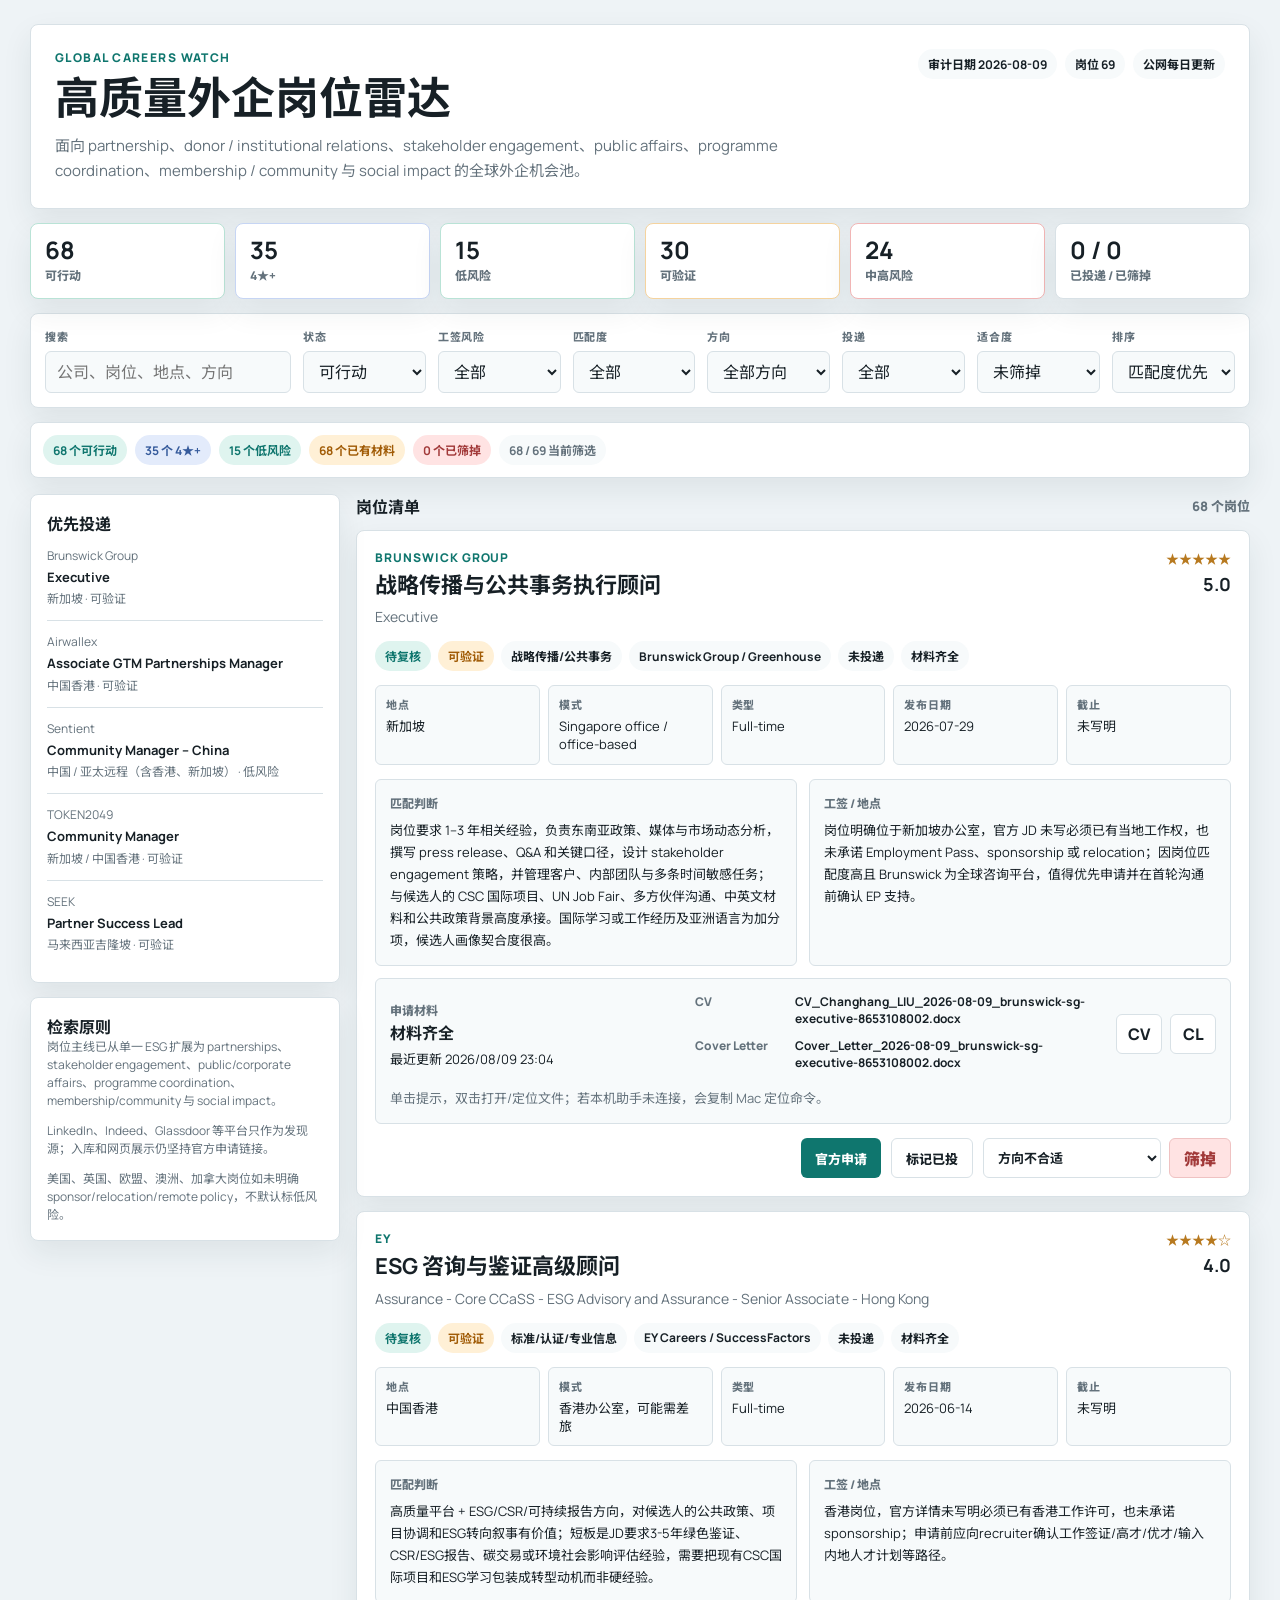
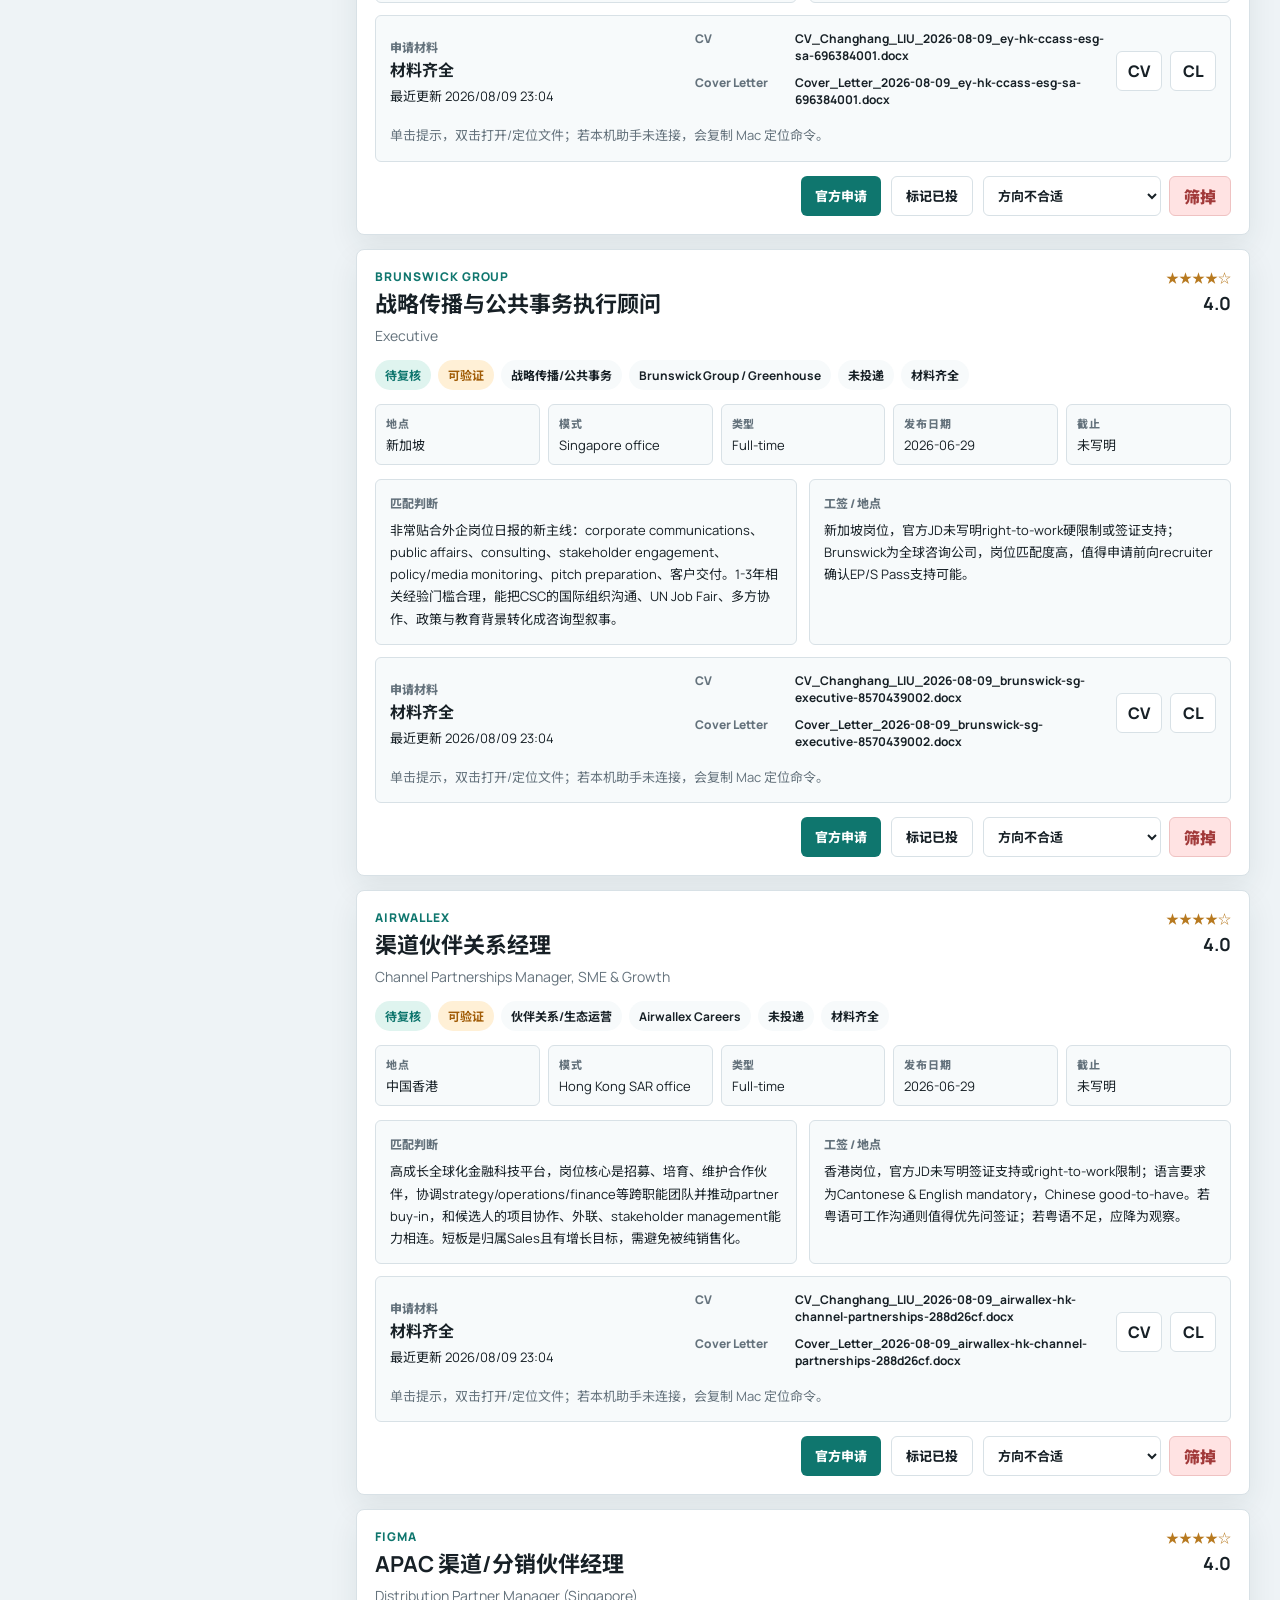
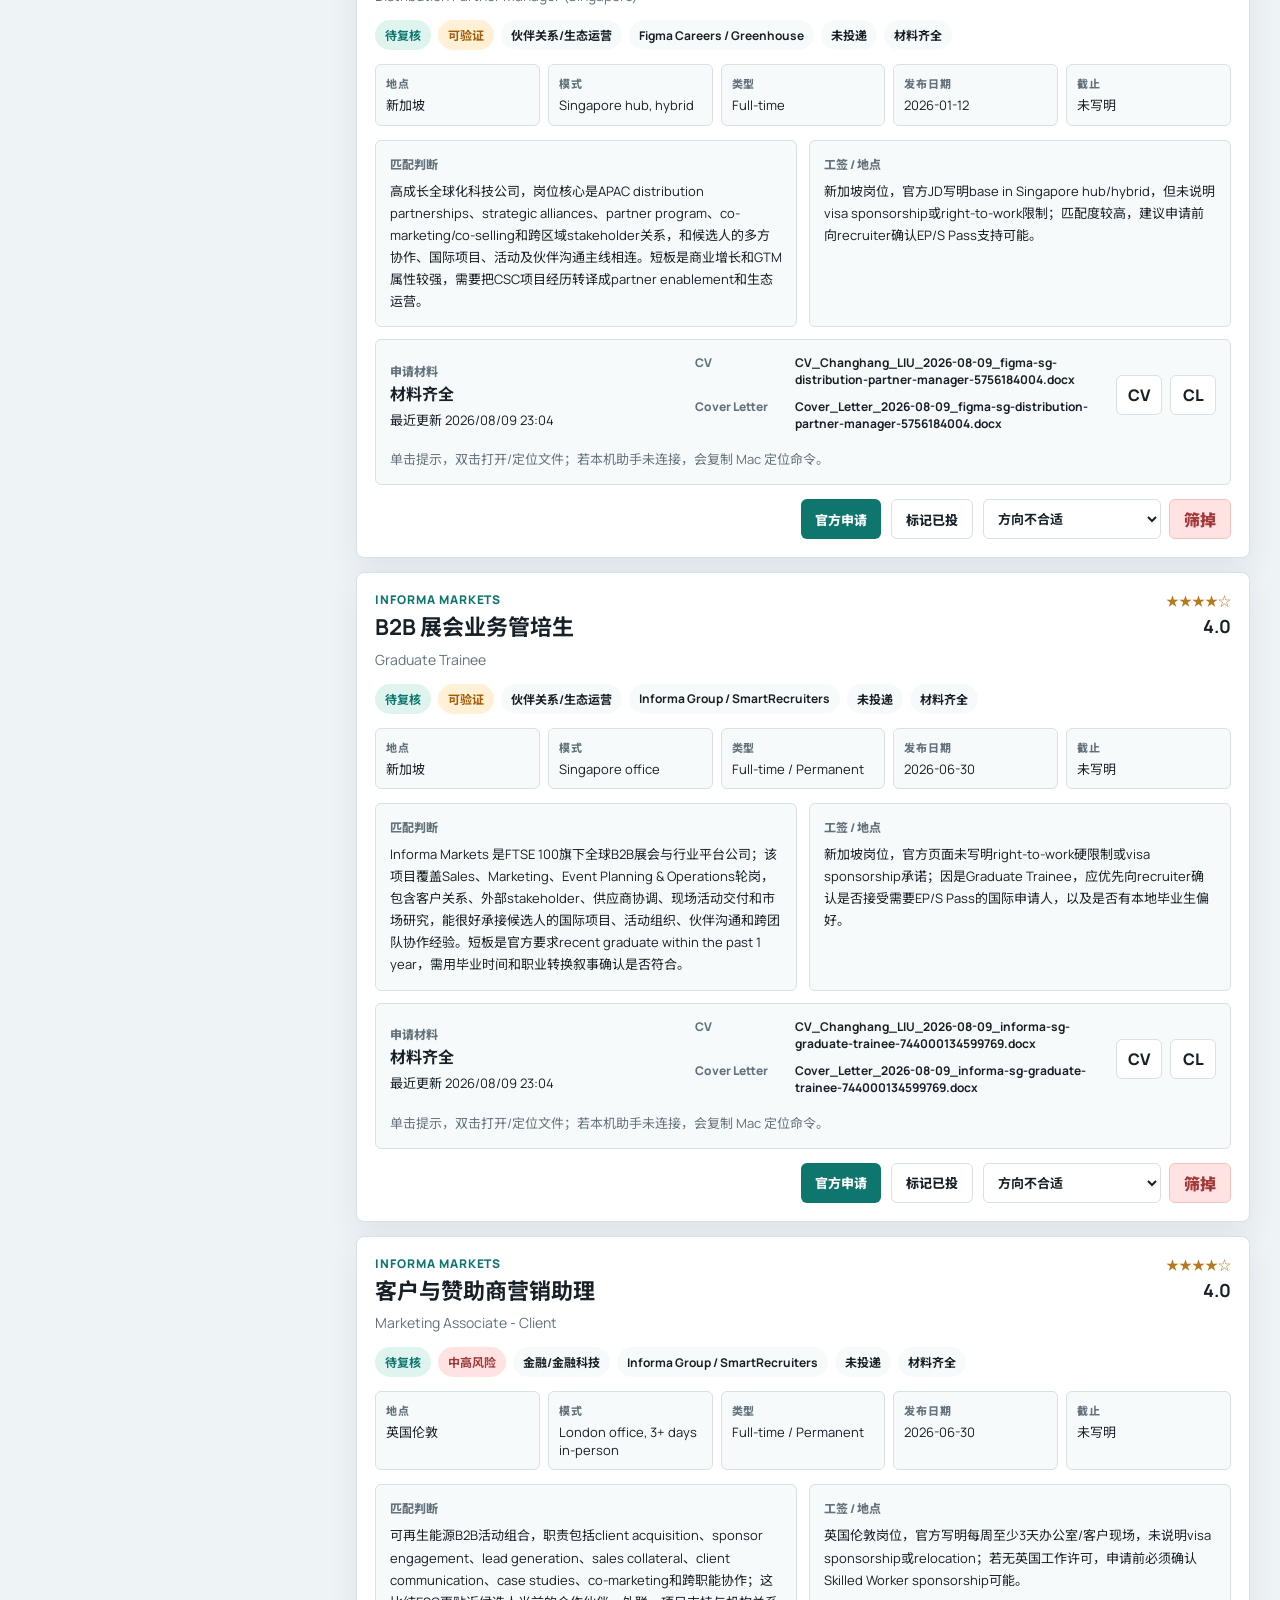
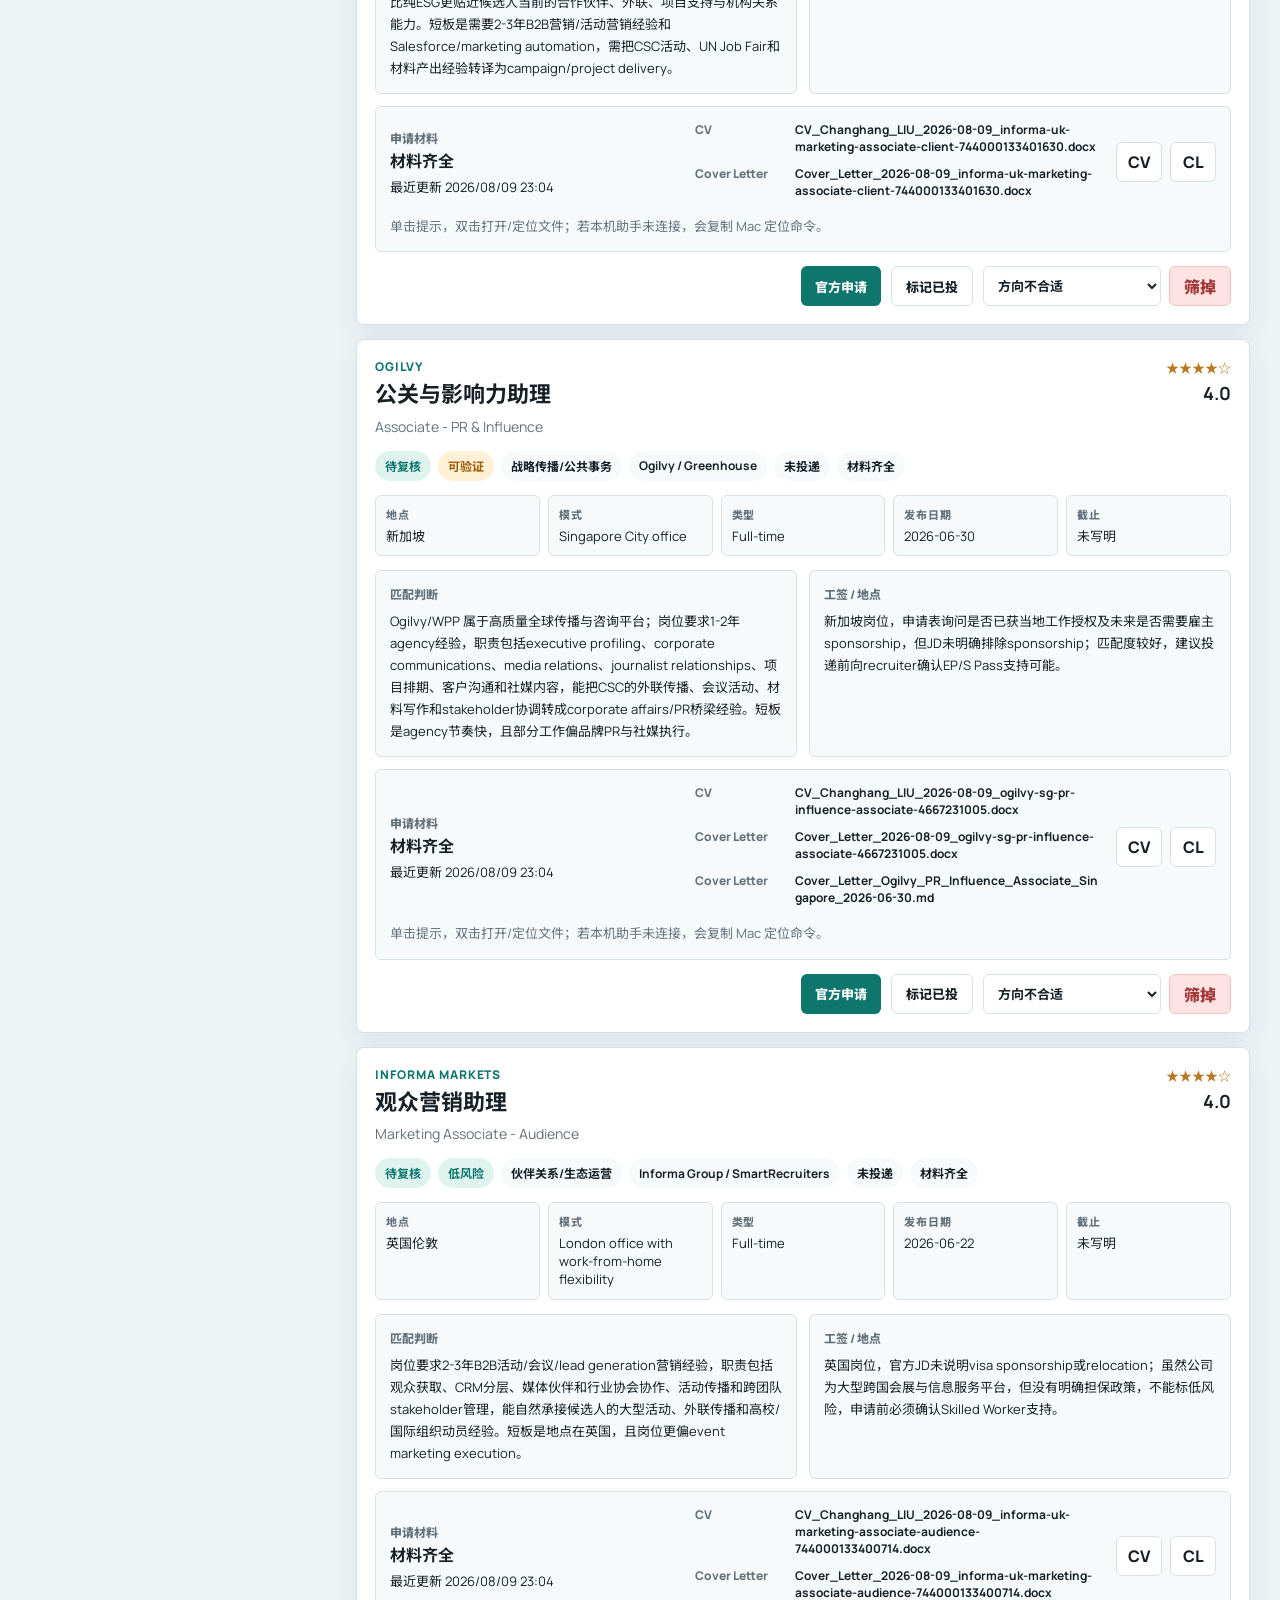
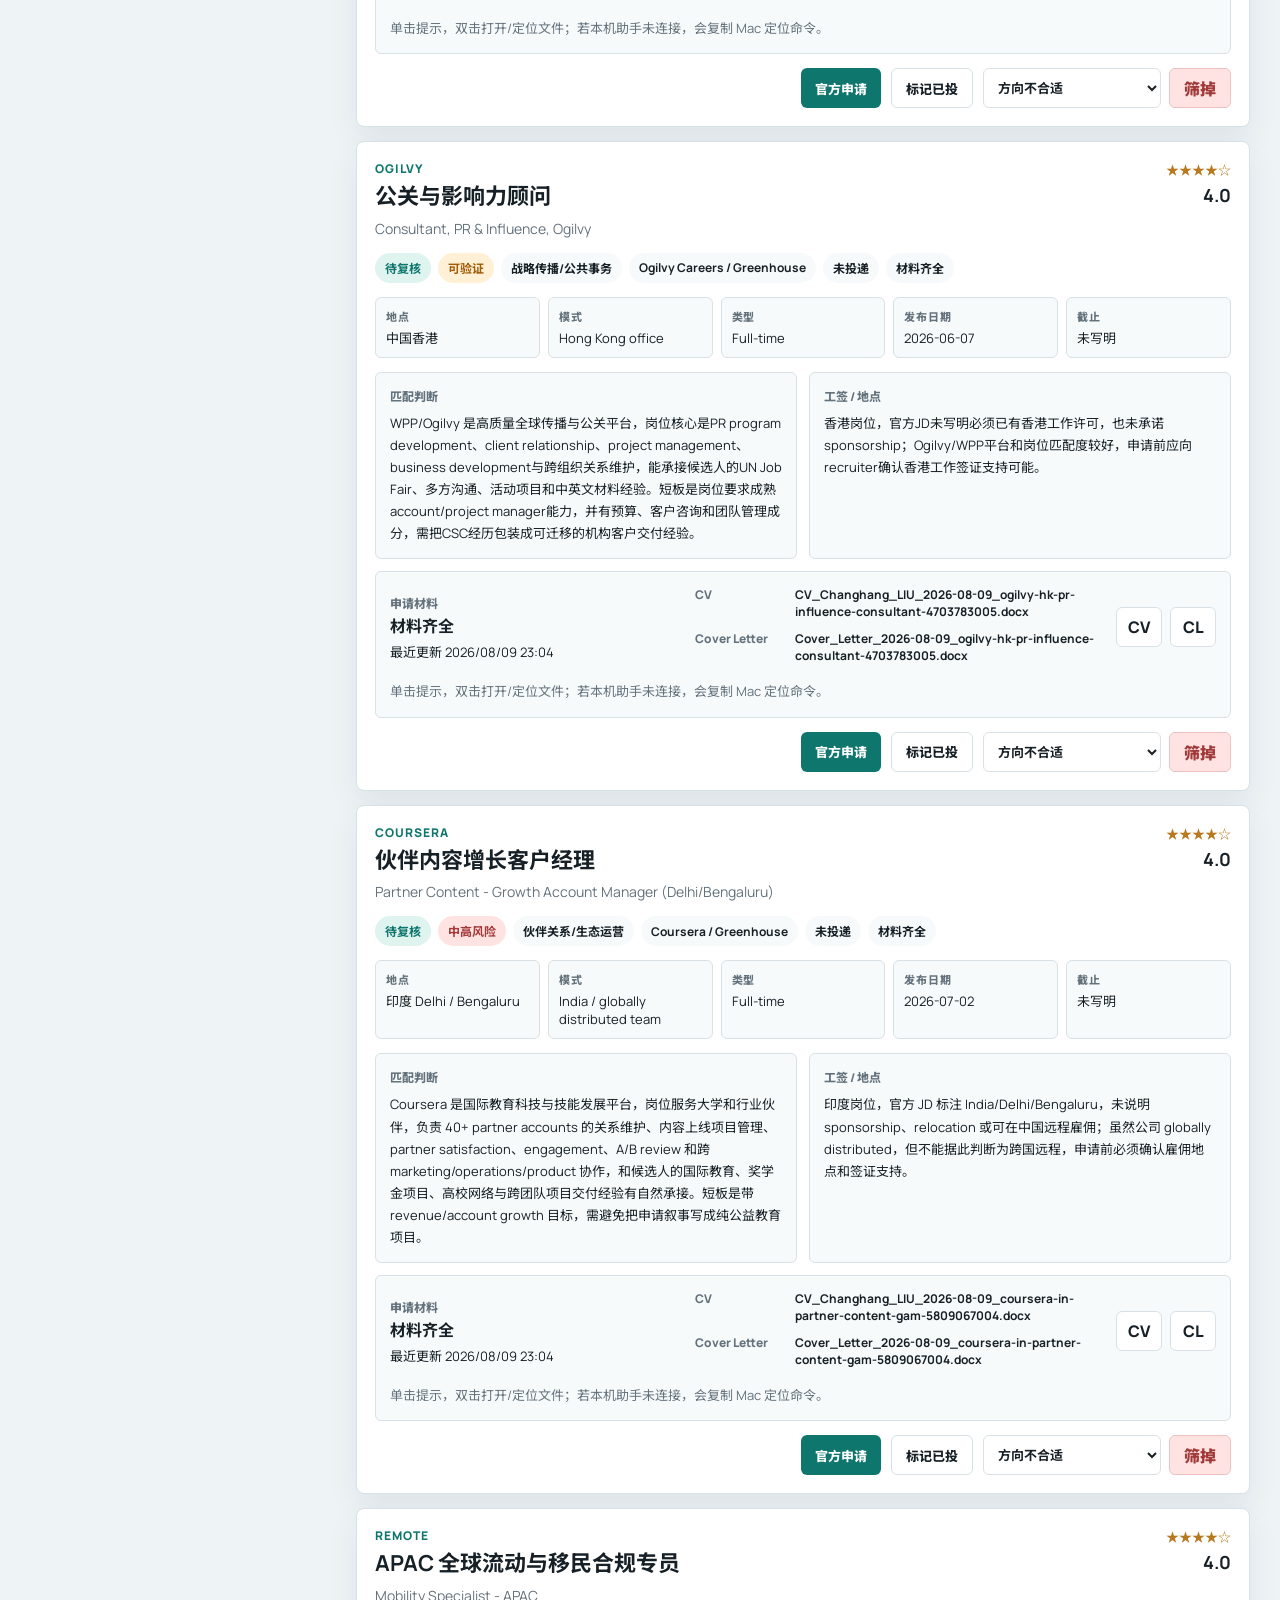
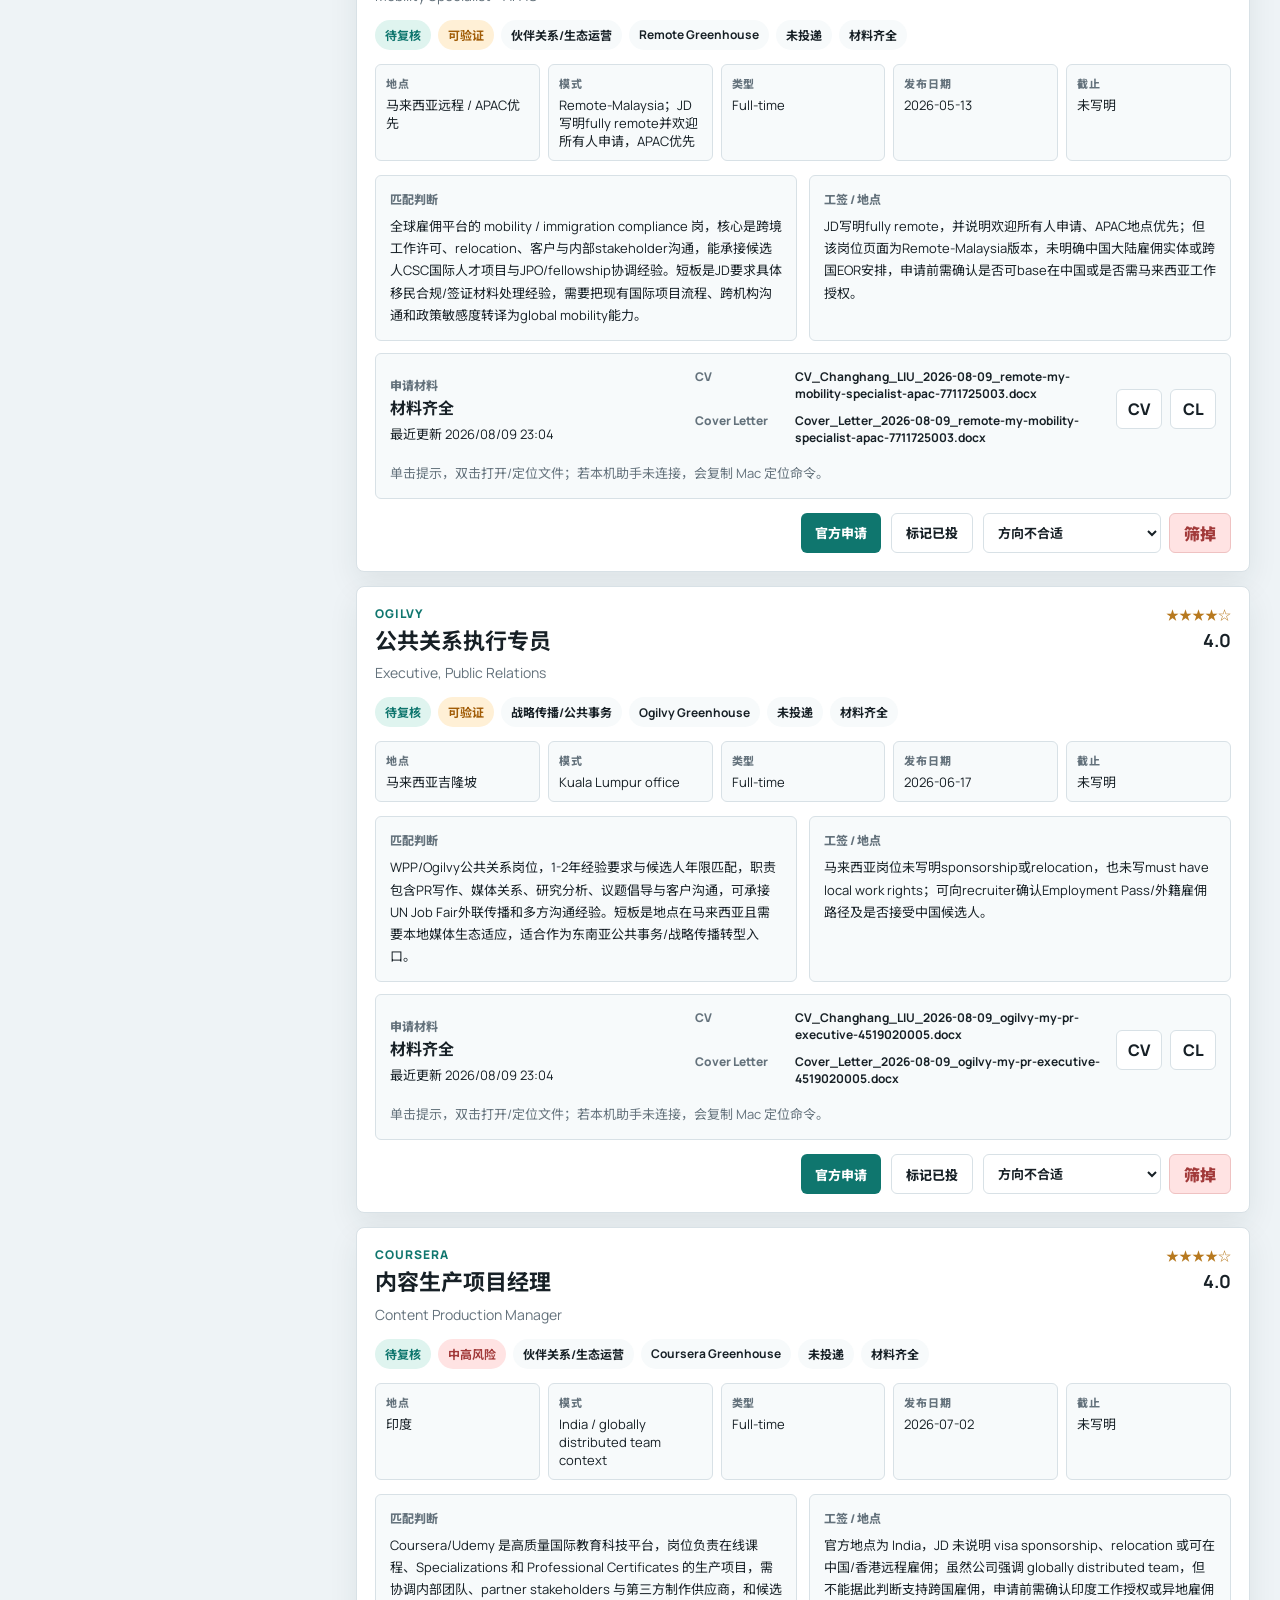
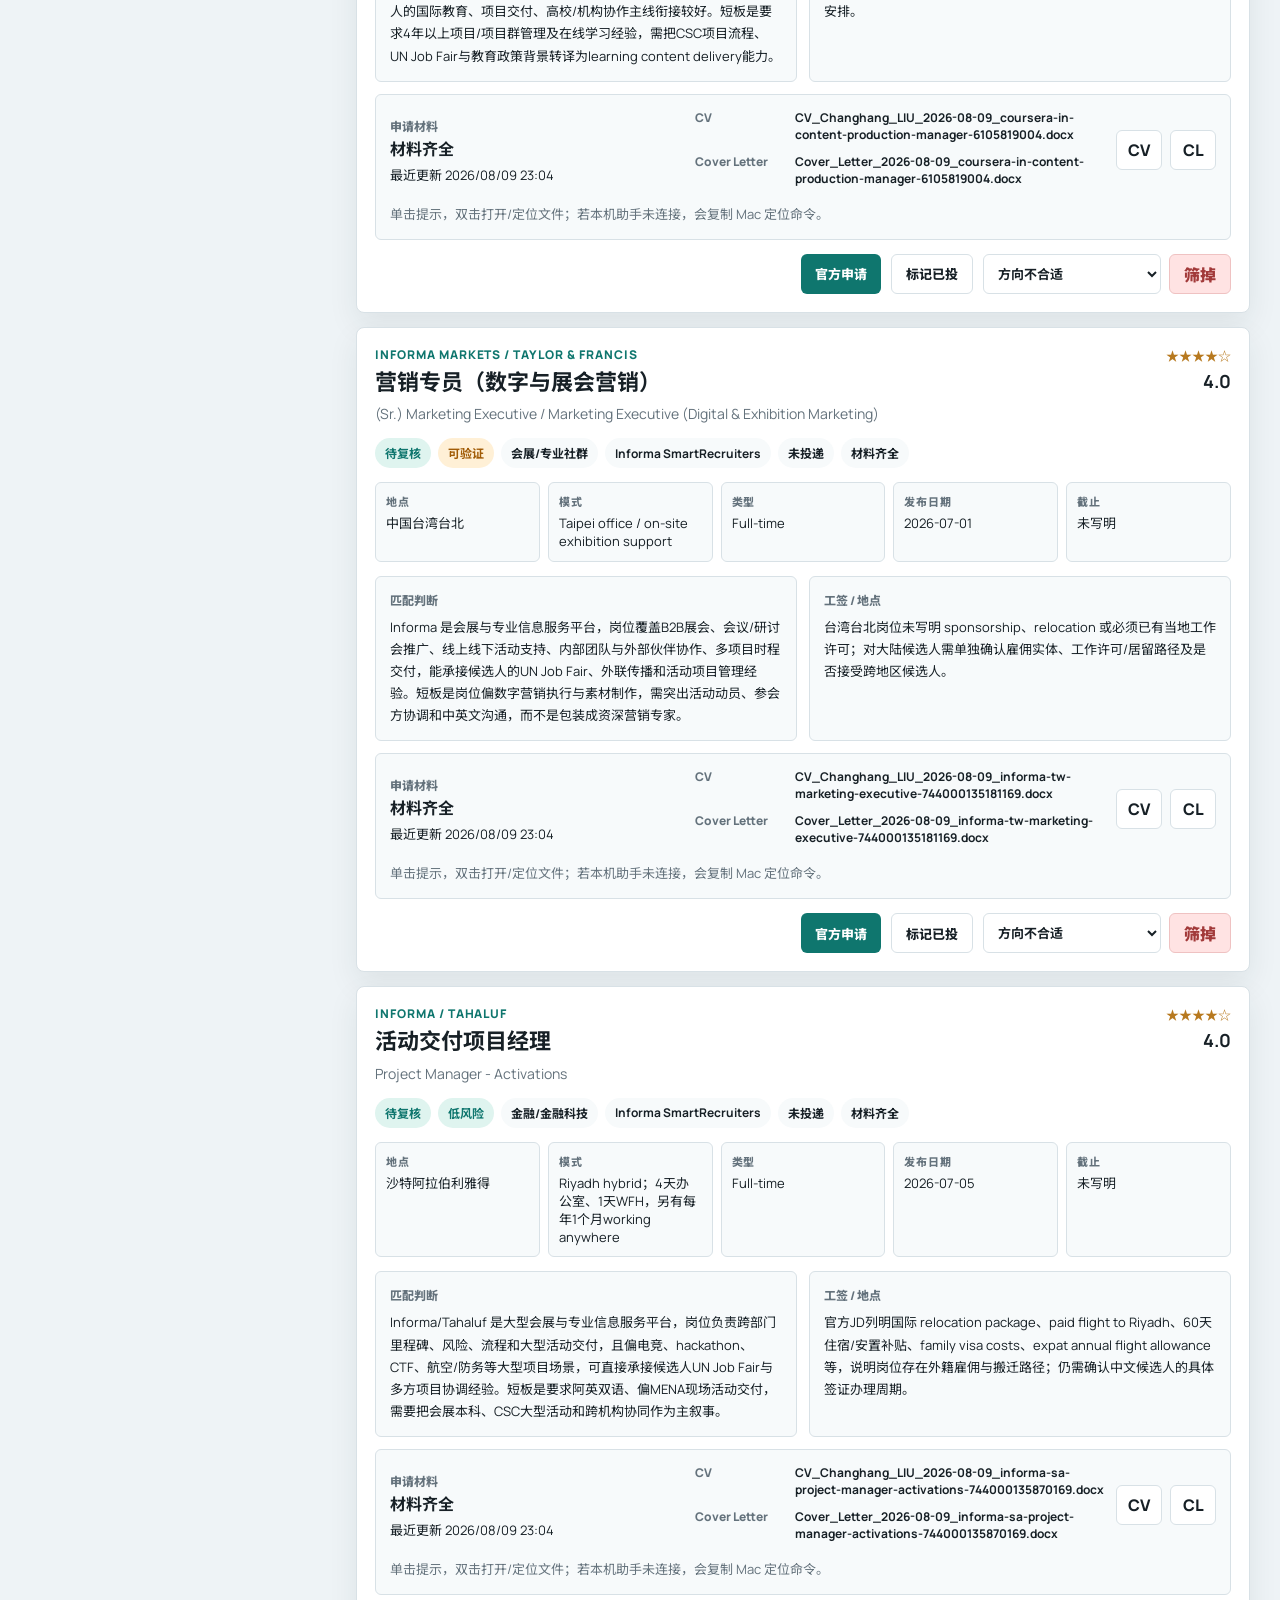
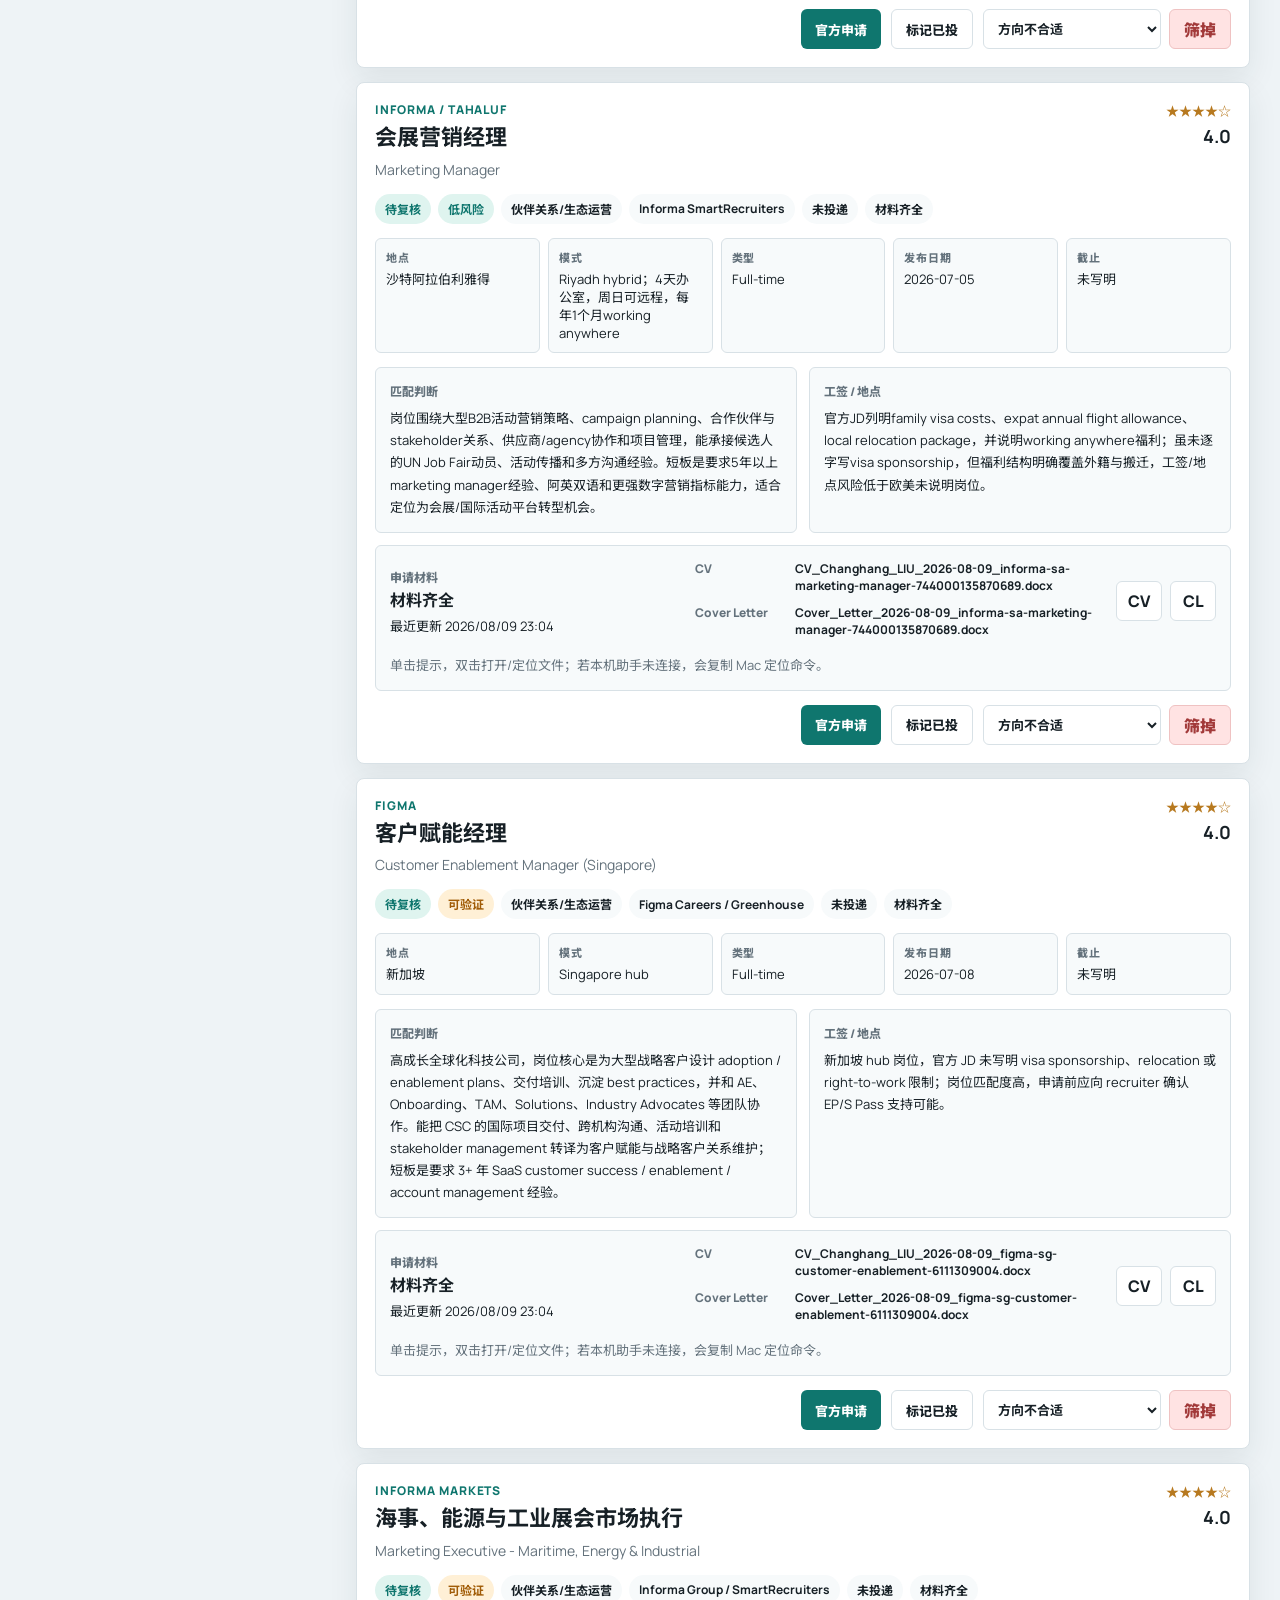
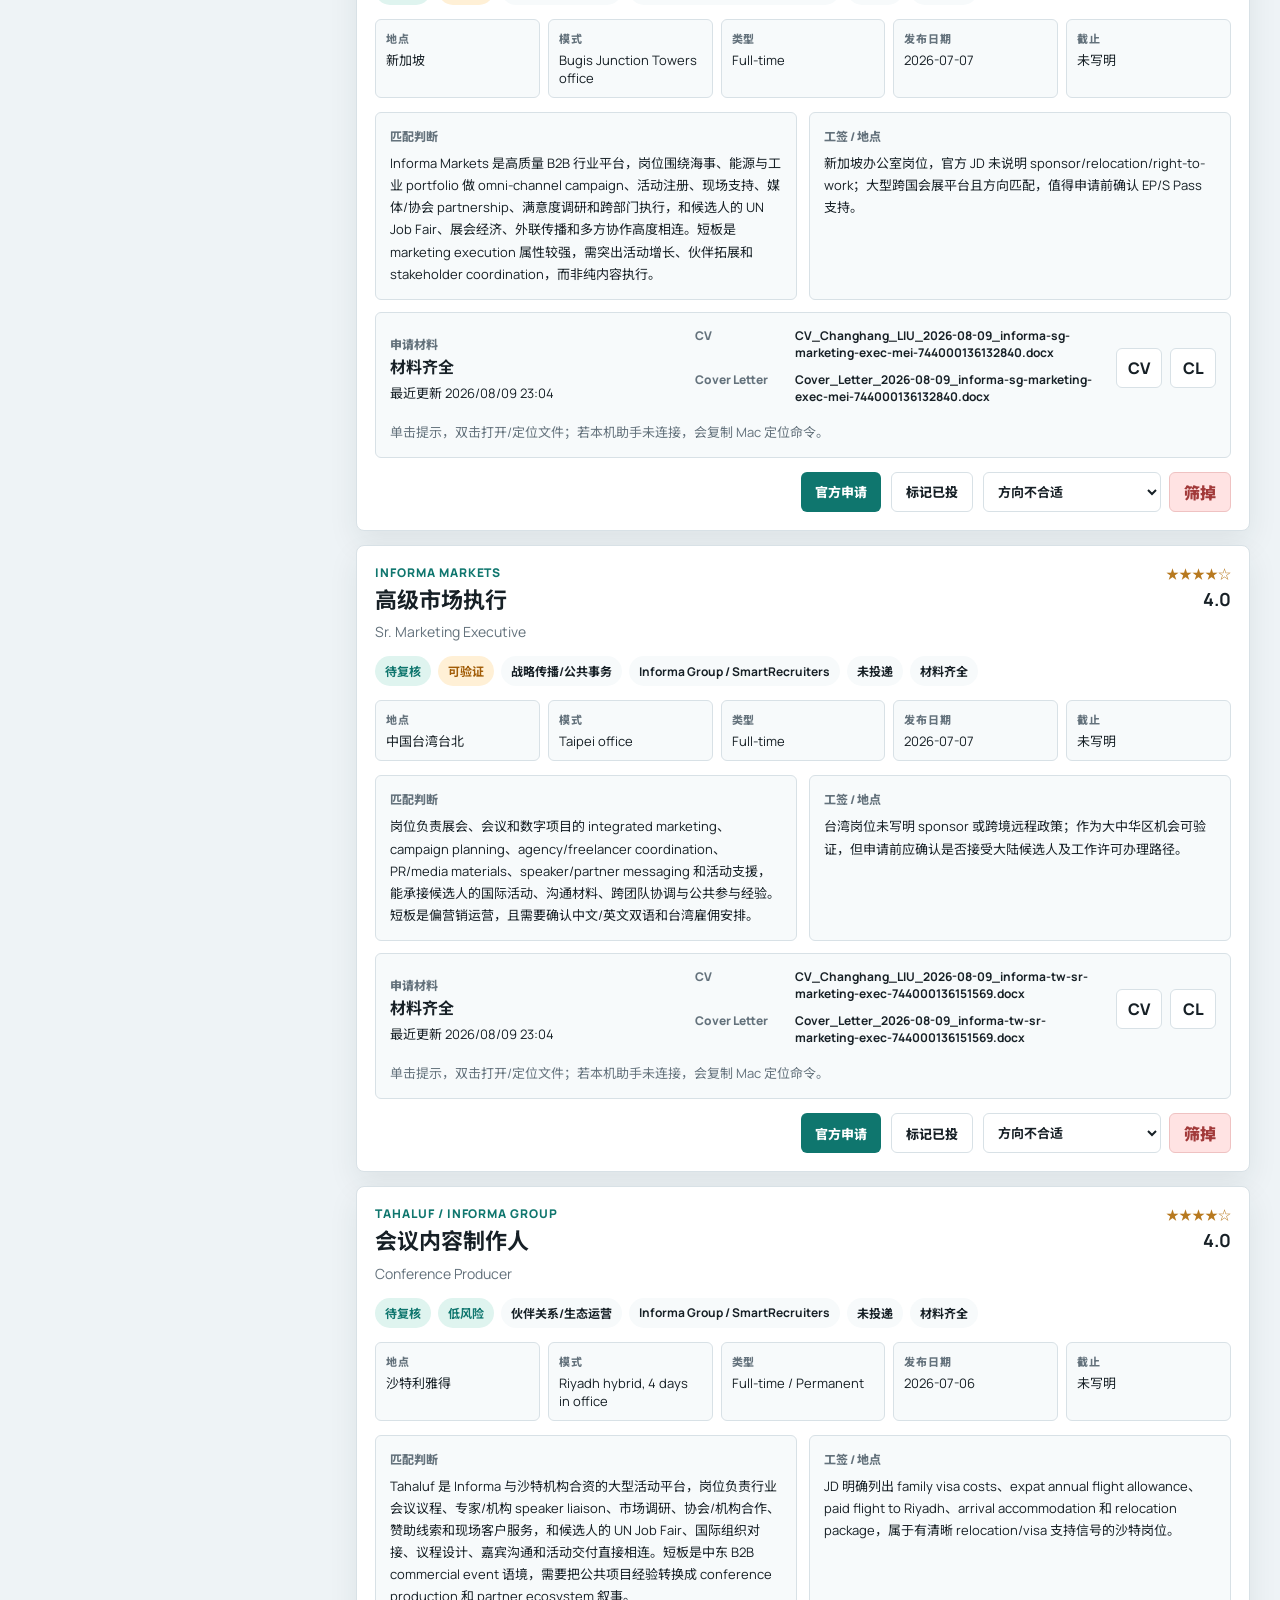
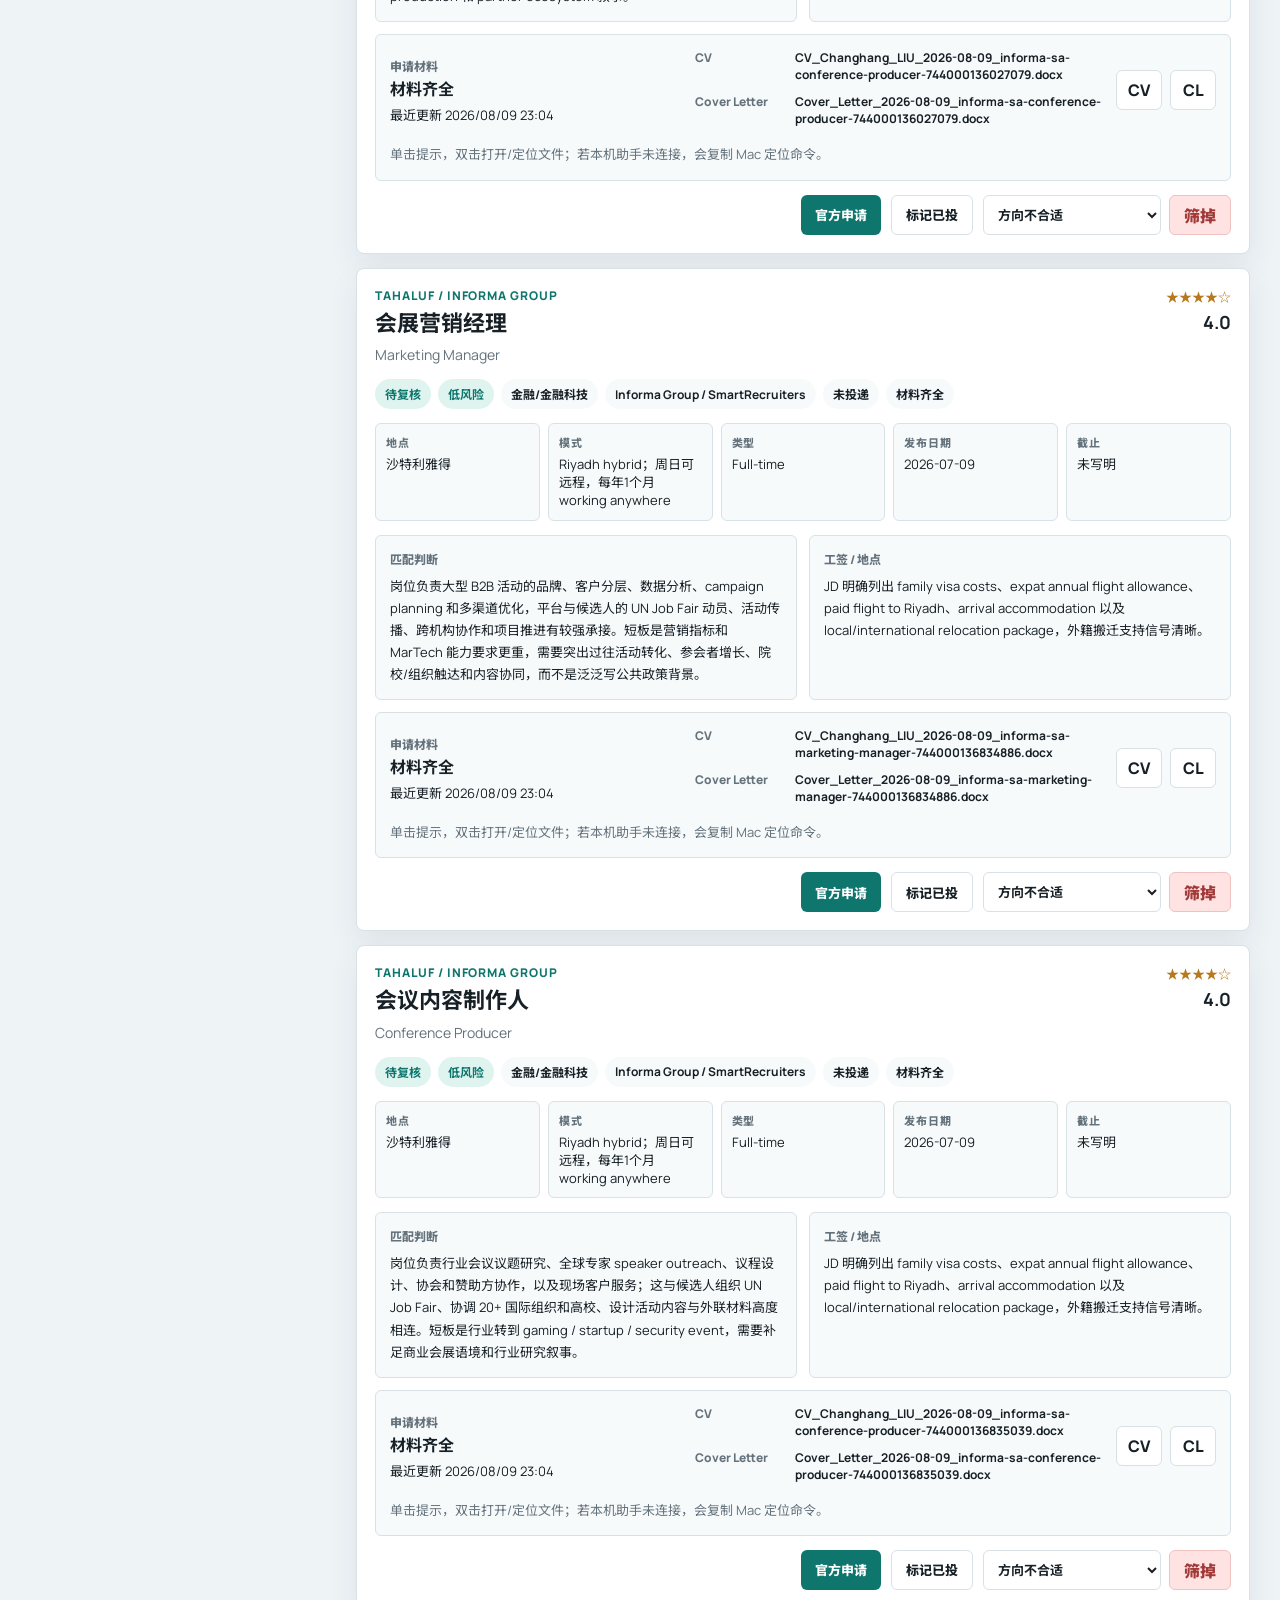
==== commit 89fba3b5: "Update foreign jobs site for 2026-08-09" ====
--- a/foreign-jobs/index.html
+++ b/foreign-jobs/index.html
@@ -71,6 +71,14 @@
         </select>
       </label>
       <label class="toolbar-block">
+        <span>适合度</span>
+        <select id="suitabilityFilter">
+          <option value="active">未筛掉</option>
+          <option value="all">全部</option>
+          <option value="rejected">已筛掉</option>
+        </select>
+      </label>
+      <label class="toolbar-block">
         <span>排序</span>
         <select id="sortFilter">
           <option value="match">匹配度优先</option>
--- a/foreign-jobs/styles.css
+++ b/foreign-jobs/styles.css
@@ -150,7 +150,7 @@
 
 .toolbar {
   display: grid;
-  grid-template-columns: minmax(220px, 2fr) repeat(6, minmax(130px, 1fr));
+  grid-template-columns: minmax(220px, 2fr) repeat(7, minmax(120px, 1fr));
   gap: 12px;
   padding: 14px;
   border-radius: 8px;
@@ -221,6 +221,11 @@
   color: var(--amber);
 }
 
+.pill.red {
+  background: var(--red-soft);
+  color: var(--red);
+}
+
 .pill.muted {
   color: var(--muted);
 }
@@ -325,6 +330,11 @@
   opacity: 0.72;
 }
 
+.job-card.is-rejected {
+  border-color: #efc2c2;
+  background: #fffafa;
+}
+
 .job-topline {
   display: grid;
   grid-template-columns: minmax(0, 1fr) auto;
@@ -383,6 +393,11 @@
   color: #33444d !important;
 }
 
+.rejected-chip {
+  background: var(--red-soft) !important;
+  color: var(--red) !important;
+}
+
 .job-facts {
   margin: 0;
   display: grid;
@@ -479,12 +494,79 @@
   overflow-wrap: anywhere;
 }
 
+.material-openers {
+  display: inline-flex;
+  align-items: center;
+  justify-content: flex-end;
+  gap: 8px;
+}
+
+.material-button {
+  width: 46px;
+  min-width: 46px;
+  height: 40px;
+  border: 1px solid var(--line);
+  border-radius: 6px;
+  color: var(--ink);
+  background: #fff;
+  font-weight: 900;
+  cursor: pointer;
+  user-select: none;
+}
+
+.material-button:hover {
+  border-color: var(--accent);
+  color: var(--accent);
+}
+
+.materials-helper {
+  grid-column: 1 / -1;
+  color: var(--muted);
+  font-size: 12px;
+  line-height: 1.5;
+}
+
 .job-actions {
   display: flex;
   justify-content: flex-end;
   gap: 10px;
   flex-wrap: wrap;
   margin-top: 14px;
+}
+
+.reject-controls {
+  display: inline-flex;
+  gap: 8px;
+  align-items: center;
+}
+
+.reject-reason {
+  min-width: 156px;
+  height: 40px;
+  border: 1px solid var(--line);
+  border-radius: 6px;
+  padding: 0 10px;
+  color: var(--ink);
+  background: #fff;
+  font-weight: 700;
+  font-size: 13px;
+}
+
+.reject-button {
+  min-height: 40px;
+  border: 1px solid #efc2c2;
+  border-radius: 6px;
+  padding: 0 14px;
+  color: var(--red);
+  background: var(--red-soft);
+  font-weight: 900;
+  cursor: pointer;
+}
+
+.reject-button.restore {
+  border-color: #bed1da;
+  color: #33444d;
+  background: #e7eef2;
 }
 
 .primary-link,
@@ -616,4 +698,14 @@
   .ghost-button {
     width: 100%;
   }
-}
+
+  .reject-controls,
+  .reject-reason,
+  .reject-button {
+    width: 100%;
+  }
+
+  .material-openers {
+    justify-content: flex-start;
+  }
+}
